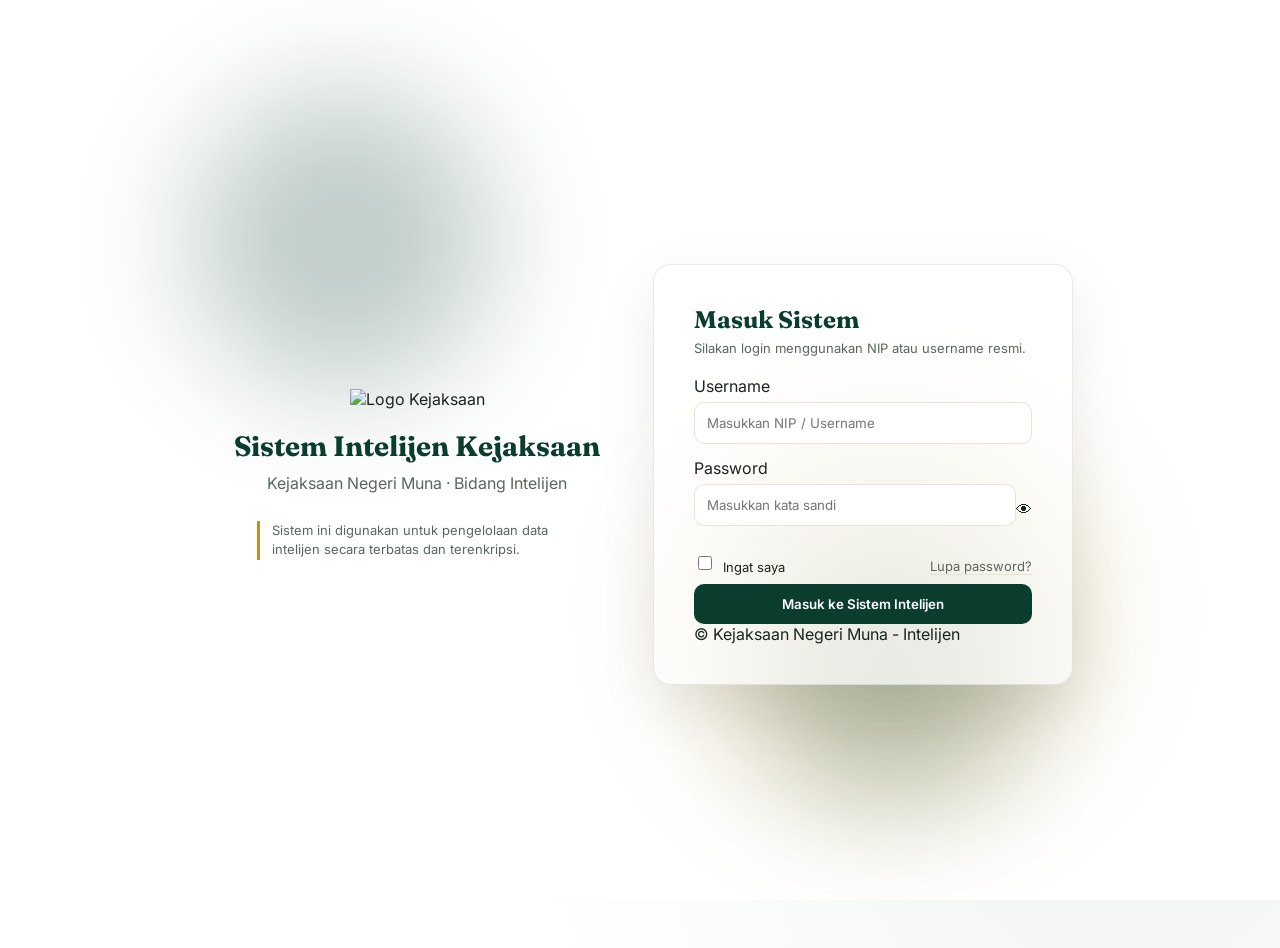
==== dashboard.html @ 0bbb0e95 "Update dashboard.html" ====
<!DOCTYPE html>
<html lang="id">
<head>
<meta charset="UTF-8">
<meta name="viewport" content="width=device-width, initial-scale=1.0">
<title>Dashboard Intelijen — KN Muna</title>
<link rel="icon" type="image/png"
  href="https://raw.github.com/ungumanggis199-svg/sistemintelijenmuna/main/Logo-Kejaksaan2.png">
<link href="https://fonts.googleapis.com/css2?family=Inter:wght@400;500;600;700&display=swap" rel="stylesheet">
<link rel="stylesheet" href="dashboard.css">
</head>
<body>

<div class="app-shell">

  <!-- ============ SIDEBAR ============ -->
  <aside class="sidebar" id="sidebar">

    <!-- Brand -->
    <div class="sb-brand">
      <img
        src="https://raw.github.com/ungumanggis199-svg/sistemintelijenmuna/main/Logo-Kejaksaan2.png"
        alt="Logo Kejaksaan"
        class="sb-logo"
        onerror="this.style.display='none'">
      <div class="sb-brand-text">
        <div class="sb-inst">Kejaksaan RI</div>
        <div class="sb-name">Kejaksaan Negeri Muna</div>
      </div>
    </div>

    <!-- Nav -->
    <nav class="sb-nav">
      <p class="sb-section-label">Menu Utama</p>
      <ul class="nav-list">

        <li class="nav-item active" data-page="capaian">
          <svg viewBox="0 0 24 24" fill="none" stroke="currentColor" stroke-width="2" stroke-linecap="round" stroke-linejoin="round">
            <line x1="18" y1="20" x2="18" y2="10"/><line x1="12" y1="20" x2="12" y2="4"/>
            <line x1="6" y1="20" x2="6" y2="14"/>
          </svg>
          Capaian Kinerja
        </li>

        <li class="nav-item" data-page="aplikasi">
          <svg viewBox="0 0 24 24" fill="none" stroke="currentColor" stroke-width="2" stroke-linecap="round" stroke-linejoin="round">
            <rect x="3" y="3" width="7" height="7" rx="1"/>
            <rect x="14" y="3" width="7" height="7" rx="1"/>
            <rect x="3" y="14" width="7" height="7" rx="1"/>
            <rect x="14" y="14" width="7" height="7" rx="1"/>
          </svg>
          Aplikasi Intelijen
          <span class="nav-badge">4</span>
        </li>

        <li class="nav-item" data-page="peralatan">
          <svg viewBox="0 0 24 24" fill="none" stroke="currentColor" stroke-width="2" stroke-linecap="round" stroke-linejoin="round">
            <path d="M14.7 6.3a1 1 0 0 0 0 1.4l1.6 1.6a1 1 0 0 0 1.4 0l3.77-3.77a6 6 0 0 1-7.94 7.94l-6.91 6.91a2.12 2.12 0 0 1-3-3l6.91-6.91a6 6 0 0 1 7.94-7.94l-3.76 3.76z"/>
          </svg>
          Peralatan Intelijen
          <span class="nav-badge" id="prNavBadge">0</span>
        </li>

        <li class="nav-item" data-page="datapeta">
          <svg viewBox="0 0 24 24" fill="none" stroke="currentColor" stroke-width="2" stroke-linecap="round" stroke-linejoin="round">
            <polygon points="1 6 1 22 8 18 16 22 23 18 23 2 16 6 8 2 1 6"/>
            <line x1="8" y1="2" x2="8" y2="18"/>
            <line x1="16" y1="6" x2="16" y2="22"/>
          </svg>
          Data Peta Intelijen
          <span class="nav-badge" style="background:#2E9A6B;">GIS</span>
        </li>

        <li class="nav-item" data-page="perkara">
          <svg viewBox="0 0 24 24" fill="none" stroke="currentColor" stroke-width="2" stroke-linecap="round" stroke-linejoin="round">
            <path d="M12 2 2 7l10 5 10-5-10-5z"/>
            <path d="M2 17l10 5 10-5"/>
            <path d="M2 12l10 5 10-5"/>
          </svg>
          Data Perkara
          <span class="nav-badge" style="background:#D94A4A;">SPDP</span>
        </li>

      </ul>

      <p class="sb-section-label">Lainnya</p>
      <ul class="nav-list">

        <li class="nav-item" data-page="projek">
          <svg viewBox="0 0 24 24" fill="none" stroke="currentColor" stroke-width="2" stroke-linecap="round" stroke-linejoin="round">
            <rect x="3" y="7" width="18" height="13" rx="2"/>
            <path d="M8 7V5a2 2 0 0 1 2-2h4a2 2 0 0 1 2 2v2"/>
            <line x1="3" y1="12" x2="21" y2="12"/>
            <line x1="10" y1="12" x2="14" y2="12"/>
          </svg>
          Manajemen Kegiatan
          <span class="nav-badge" id="projNavBadge" style="background:#B8902E;color:#fff;">0</span>
        </li>

        <li class="nav-item" data-page="kalender">
          <svg viewBox="0 0 24 24" fill="none" stroke="currentColor" stroke-width="2" stroke-linecap="round" stroke-linejoin="round">
            <rect x="3" y="4" width="18" height="18" rx="2" ry="2"/>
            <line x1="16" y1="2" x2="16" y2="6"/>
            <line x1="8" y1="2" x2="8" y2="6"/>
            <line x1="3" y1="10" x2="21" y2="10"/>
          </svg>
          Kalender Kegiatan
          <span class="nav-badge kal-nav-badge" id="kalNavBadge" style="display:none;background:#D94A4A;">0</span>
        </li>

        <li class="nav-item" data-page="dokumen">
          <svg viewBox="0 0 24 24" fill="none" stroke="currentColor" stroke-width="2" stroke-linecap="round" stroke-linejoin="round">
            <path d="M14 2H6a2 2 0 0 0-2 2v16a2 2 0 0 0 2 2h12a2 2 0 0 0 2-2V8z"/>
            <polyline points="14 2 14 8 20 8"/>
            <path d="M12 18v-6"/><path d="M9 15l3-3 3 3"/>
          </svg>
          Buat Dokumen AI
          <span class="nav-badge" style="background:#7C5CBF;">AI</span>
        </li>

        <li class="nav-item" data-page="pengaturan">
          <svg viewBox="0 0 24 24" fill="none" stroke="currentColor" stroke-width="2" stroke-linecap="round" stroke-linejoin="round">
            <circle cx="12" cy="12" r="3"/>
            <path d="M19.4 15a1.65 1.65 0 0 0 .33 1.82l.06.06a2 2 0 0 1-2.83 2.83l-.06-.06a1.65 1.65 0 0 0-1.82-.33 1.65 1.65 0 0 0-1 1.51V21a2 2 0 0 1-4 0v-.09A1.65 1.65 0 0 0 9 19.4a1.65 1.65 0 0 0-1.82.33l-.06.06a2 2 0 0 1-2.83-2.83l.06-.06A1.65 1.65 0 0 0 4.68 15a1.65 1.65 0 0 0-1.51-1H3a2 2 0 0 1 0-4h.09A1.65 1.65 0 0 0 4.6 9a1.65 1.65 0 0 0-.33-1.82l-.06-.06a2 2 0 0 1 2.83-2.83l.06.06A1.65 1.65 0 0 0 9 4.68a1.65 1.65 0 0 0 1-1.51V3a2 2 0 0 1 4 0v.09a1.65 1.65 0 0 0 1 1.51 1.65 1.65 0 0 0 1.82-.33l.06-.06a2 2 0 0 1 2.83 2.83l-.06.06A1.65 1.65 0 0 0 19.4 9a1.65 1.65 0 0 0 1.51 1H21a2 2 0 0 1 0 4h-.09a1.65 1.65 0 0 0-1.51 1z"/>
          </svg>
          Pengaturan
        </li>

      </ul>
    </nav>

    <!-- Footer -->
    <div class="sb-footer">
      <div class="berakhlak-card">
        <div class="bak-tag">Trapsila Adhyaksa</div>
        <div class="bak-title">BerAKHLAK</div>
        <div class="bak-desc">Berorientasi Pelayanan, Akuntabel, Kompeten, Harmonis, Loyal, Adaptif, Kolaboratif</div>
      </div>
      <div class="sb-online">
        <span class="online-dot"></span>
        Sistem aktif
      </div>
      <a href="index.html" class="sb-logout" id="logoutBtn">
        <svg viewBox="0 0 24 24" fill="none" stroke="currentColor" stroke-width="2" stroke-linecap="round" stroke-linejoin="round">
          <path d="M9 21H5a2 2 0 0 1-2-2V5a2 2 0 0 1 2-2h4"/>
          <polyline points="16 17 21 12 16 7"/>
          <line x1="21" y1="12" x2="9" y2="12"/>
        </svg>
        Keluar dari sistem
      </a>
    </div>

  </aside>
  <!-- /SIDEBAR -->


  <!-- ============ MAIN AREA ============ -->
  <div class="main-area">

    <!-- TOPBAR -->
    <header class="topbar">
      <div style="display:flex;align-items:center;gap:10px;">
        <img
          src="https://raw.github.com/ungumanggis199-svg/sistemintelijenmuna/main/Logo-Kejaksaan2.png"
          alt="" style="width:28px;opacity:.7;"
          onerror="this.style.display='none'">
      </div>
      <div class="topbar-hero">
        <div class="th-eyebrow">Sistem Informasi</div>
        <h1>Intelijen &nbsp;·&nbsp; Kejaksaan Negeri Muna</h1>
      </div>
      <div class="topbar-right">
        <button class="notif-btn" id="notifBtn" title="Pengingat rencana kegiatan" onclick="kalToggleNotifPanel(event)" aria-haspopup="true" aria-expanded="false">
          <svg viewBox="0 0 24 24" fill="none" stroke="currentColor" stroke-width="2" stroke-linecap="round" stroke-linejoin="round">
            <path d="M18 8A6 6 0 0 0 6 8c0 7-3 9-3 9h18s-3-2-3-9"/>
            <path d="M13.73 21a2 2 0 0 1-3.46 0"/>
          </svg>
          <span class="notif-dot" id="notifDot" style="display:none;"></span>
          <span class="notif-count" id="notifCount" style="display:none;">0</span>
        </button>
        <div id="notifPanel" class="notif-panel" style="display:none;" role="dialog" aria-label="Pengingat rencana kegiatan"></div>
        <div class="user-chip" id="userChip">
          <div class="user-av" id="userAv">AD</div>
          <div>
            <div class="user-chip-name" id="userChipName">Admin</div>
            <div class="user-chip-role" id="userChipRole">Intelijen</div>
          </div>
          <div class="user-chip-caret">
            <svg viewBox="0 0 24 24" fill="none" stroke="currentColor" stroke-width="2" stroke-linecap="round" stroke-linejoin="round">
              <polyline points="6 9 12 15 18 9"/>
            </svg>
          </div>
        </div>
      </div>
    </header>

    <!-- SCROLLABLE CONTENT -->
    <div class="content">

      <!-- ==================
           PAGE: CAPAIAN KINERJA
           ================== -->
      <section class="page active" id="page-capaian">

        <!-- Loading Overlay -->
        <div id="capaianLoading" style="display:flex;flex-direction:column;align-items:center;justify-content:center;padding:60px 20px;gap:14px;">
          <div style="width:36px;height:36px;border:3px solid rgba(11,61,46,0.15);border-top-color:#0B3D2E;border-radius:50%;animation:spin 0.8s linear infinite;"></div>
          <div style="color:#8a9490;font-size:13px;">Memuat data dari Google Sheets...</div>
        </div>

        <!-- Main content (hidden until data loaded) -->
        <div id="capaianContent" style="display:none;">

        <!-- Hero Banner -->
        <div class="hero-banner">
          <div class="hb-left">
            <div class="hb-eyebrow">Dashboard · Capaian Kinerja</div>
            <div class="hb-title">Monitoring Intelijen<br>Kejaksaan Negeri Muna</div>
            <div class="hb-sub">Profesional · Responsif · Integritas · Melayani</div>
          </div>
          <div class="hb-right">
            <div class="hb-stat">
              <div class="hb-stat-val" id="statCapaian">—</div>
              <div class="hb-stat-label">Capaian Keseluruhan</div>
            </div>
            <div class="hb-stat">
              <div class="hb-stat-val" id="statTotalTarget">—</div>
              <div class="hb-stat-label">Total Target</div>
            </div>
            <div class="hb-stat">
              <div class="hb-stat-val" id="statTotalTerlaksana">—</div>
              <div class="hb-stat-label">Total Terlaksana</div>
            </div>
            <div class="hb-stat">
              <div class="hb-stat-val" id="statSerapan">—</div>
              <div class="hb-stat-label">Serapan Anggaran</div>
            </div>
          </div>
        </div>

        <!-- KPI Grid -->
        <div class="kpi-grid">

          <div class="kpi-card">
            <div class="kpi-icon">
              <svg viewBox="0 0 24 24" fill="none" stroke="currentColor" stroke-width="2" stroke-linecap="round" stroke-linejoin="round">
                <circle cx="12" cy="12" r="10"/>
                <polyline points="12 6 12 12 16 14"/>
              </svg>
            </div>
            <div class="kpi-body">
              <div class="kpi-label">Total Jenis Kegiatan</div>
              <div class="kpi-value" id="kpiJenisKegiatan">—</div>
              <div class="kpi-delta up" id="kpiJenisKegiatanSub">Data dari Google Sheets</div>
            </div>
          </div>

          <div class="kpi-card">
            <div class="kpi-icon">
              <svg viewBox="0 0 24 24" fill="none" stroke="currentColor" stroke-width="2" stroke-linecap="round" stroke-linejoin="round">
                <path d="M17 21v-2a4 4 0 0 0-4-4H5a4 4 0 0 0-4 4v2"/>
                <circle cx="9" cy="7" r="4"/>
                <path d="M23 21v-2a4 4 0 0 0-3-3.87"/>
                <path d="M16 3.13a4 4 0 0 1 0 7.75"/>
              </svg>
            </div>
            <div class="kpi-body">
              <div class="kpi-label">Total Target Kegiatan</div>
              <div class="kpi-value" id="kpiTotalTarget">—</div>
              <div class="kpi-delta up">Akumulasi semua kegiatan</div>
            </div>
          </div>

          <div class="kpi-card">
            <div class="kpi-icon">
              <svg viewBox="0 0 24 24" fill="none" stroke="currentColor" stroke-width="2" stroke-linecap="round" stroke-linejoin="round">
                <path d="M12 22s8-4 8-10V5l-8-3-8 3v7c0 6 8 10 8 10z"/>
              </svg>
            </div>
            <div class="kpi-body">
              <div class="kpi-label">Total Terlaksana</div>
              <div class="kpi-value" id="kpiTotalTerlaksana">—</div>
              <div class="kpi-delta up" id="kpiTerlaksanaDelta">Kegiatan selesai dilaksanakan</div>
            </div>
          </div>

          <div class="kpi-card">
            <div class="kpi-icon gold-bg">
              <svg viewBox="0 0 24 24" fill="none" stroke="currentColor" stroke-width="2" stroke-linecap="round" stroke-linejoin="round">
                <polyline points="22 12 18 12 15 21 9 3 6 12 2 12"/>
              </svg>
            </div>
            <div class="kpi-body">
              <div class="kpi-label">Persentase Capaian</div>
              <div class="kpi-value" id="kpiPersenCapaian" style="color:var(--gold);">—</div>
              <div class="kpi-delta" id="kpiCapaianDelta">Terlaksana / Target × 100</div>
            </div>
          </div>

        </div>
        <!-- /KPI Grid -->

        <!-- ==== ANGGARAN CAPAIAN KINERJA (sheet CAPAIAN KINERJA) ==== -->
        <section class="dipa-section" id="capAnggaranSection" aria-label="Anggaran Capaian Kinerja"></section>

        <!-- ==== ANGGARAN DIPA KEJATI 2026 (sheet DIPA KEJATI 2026) ==== -->
        <section class="dipa-section" id="dipaSection" aria-label="Anggaran DIPA KEJATI 2026"></section>

        <!-- Quick Access -->
        <div class="qa-section">
          <div class="qa-title">
            <svg viewBox="0 0 24 24" fill="none" stroke="currentColor" stroke-width="2" stroke-linecap="round" stroke-linejoin="round">
              <polygon points="13 2 3 14 12 14 11 22 21 10 12 10 13 2"/>
            </svg>
            Akses Cepat
          </div>
          <div class="qa-grid">

            <div class="qa-card" data-page="capaian">
              <div class="qa-icon">
                <svg viewBox="0 0 24 24" fill="none" stroke="currentColor" stroke-width="2" stroke-linecap="round" stroke-linejoin="round">
                  <line x1="18" y1="20" x2="18" y2="10"/>
                  <line x1="12" y1="20" x2="12" y2="4"/>
                  <line x1="6" y1="20" x2="6" y2="14"/>
                </svg>
              </div>
              <div class="qa-card-title">Capaian Kinerja</div>
              <div class="qa-card-sub">
                Lihat Statistik
                <svg viewBox="0 0 24 24" fill="none" stroke="currentColor" stroke-width="2.5" stroke-linecap="round" stroke-linejoin="round">
                  <polyline points="9 18 15 12 9 6"/>
                </svg>
              </div>
            </div>

            <div class="qa-card" data-page="aplikasi">
              <div class="qa-icon">
                <svg viewBox="0 0 24 24" fill="none" stroke="currentColor" stroke-width="2" stroke-linecap="round" stroke-linejoin="round">
                  <rect x="3" y="3" width="7" height="7" rx="1"/>
                  <rect x="14" y="3" width="7" height="7" rx="1"/>
                  <rect x="3" y="14" width="7" height="7" rx="1"/>
                  <rect x="14" y="14" width="7" height="7" rx="1"/>
                </svg>
              </div>
              <div class="qa-card-title">Aplikasi Intelijen</div>
              <div class="qa-card-sub">
                Kelola Aplikasi
                <svg viewBox="0 0 24 24" fill="none" stroke="currentColor" stroke-width="2.5" stroke-linecap="round" stroke-linejoin="round">
                  <polyline points="9 18 15 12 9 6"/>
                </svg>
              </div>
            </div>

            <div class="qa-card" data-page="peralatan">
              <div class="qa-icon">
                <svg viewBox="0 0 24 24" fill="none" stroke="currentColor" stroke-width="2" stroke-linecap="round" stroke-linejoin="round">
                  <path d="M14.7 6.3a1 1 0 0 0 0 1.4l1.6 1.6a1 1 0 0 0 1.4 0l3.77-3.77a6 6 0 0 1-7.94 7.94l-6.91 6.91a2.12 2.12 0 0 1-3-3l6.91-6.91a6 6 0 0 1 7.94-7.94l-3.76 3.76z"/>
                </svg>
              </div>
              <div class="qa-card-title">Peralatan Intelijen</div>
              <div class="qa-card-sub">
                Data & Inventaris
                <svg viewBox="0 0 24 24" fill="none" stroke="currentColor" stroke-width="2.5" stroke-linecap="round" stroke-linejoin="round">
                  <polyline points="9 18 15 12 9 6"/>
                </svg>
              </div>
            </div>

            <div class="qa-card" data-page="kalender">
              <div class="qa-icon">
                <svg viewBox="0 0 24 24" fill="none" stroke="currentColor" stroke-width="2" stroke-linecap="round" stroke-linejoin="round">
                  <rect x="3" y="4" width="18" height="18" rx="2" ry="2"/>
                  <line x1="16" y1="2" x2="16" y2="6"/><line x1="8" y1="2" x2="8" y2="6"/><line x1="3" y1="10" x2="21" y2="10"/>
                </svg>
              </div>
              <div class="qa-card-title">Kalender Kegiatan</div>
              <div class="qa-card-sub">
                Rencana Kegiatan
                <svg viewBox="0 0 24 24" fill="none" stroke="currentColor" stroke-width="2.5" stroke-linecap="round" stroke-linejoin="round">
                  <polyline points="9 18 15 12 9 6"/>
                </svg>
              </div>
            </div>

          </div>
        </div>

        </div><!-- /capaianContent -->

      </section>
      <!-- /PAGE CAPAIAN -->


      <!-- ==================
           PAGE: APLIKASI INTELIJEN
           ================== -->
      <section class="page" id="page-aplikasi">

        <!-- Header -->
        <div class="hero-banner" style="margin-bottom:14px;">
          <div class="hb-left">
            <div class="hb-eyebrow">Dashboard · Aplikasi Intelijen</div>
            <div class="hb-title">Aplikasi Intelijen<br>Kejaksaan Negeri Muna</div>
            <div class="hb-sub">Daftar aplikasi intelijen yang terdaftar dan aktif digunakan</div>
          </div>
          <div class="hb-right">
            <div class="hb-stat">
              <div class="hb-stat-val" id="apStatTotal">—</div>
              <div class="hb-stat-label">Total Aplikasi</div>
            </div>
          </div>
        </div>

        <!-- Grid Aplikasi -->
        <div class="ap-grid" id="apGrid"></div>

      </section>

      <!-- MODAL TAMBAH APLIKASI -->
      <div id="apModal" style="display:none;position:fixed;inset:0;background:rgba(0,0,0,0.5);z-index:1000;align-items:center;justify-content:center;">
        <div style="background:#fff;border-radius:16px;padding:24px;max-width:460px;width:92%;max-height:90vh;overflow-y:auto;box-shadow:0 10px 40px rgba(0,0,0,0.25);">
          <div style="display:flex;justify-content:space-between;align-items:center;margin-bottom:18px;">
            <h3 style="margin:0;font-size:16px;color:#0B3D2E;">➕ Tambah Aplikasi Baru</h3>
            <button onclick="apCloseModal()" style="background:none;border:none;cursor:pointer;font-size:22px;color:#888;line-height:1;">×</button>
          </div>
          <div style="display:flex;flex-direction:column;gap:14px;">
            <div>
              <label style="font-size:12.5px;font-weight:600;color:#4a5568;display:block;margin-bottom:5px;">Judul Aplikasi *</label>
              <input id="ap-judul" type="text" placeholder="Contoh: Inteliz" style="width:100%;padding:9px 12px;border:1.5px solid rgba(11,61,46,0.2);border-radius:8px;font-size:13px;outline:none;box-sizing:border-box;">
            </div>
            <div>
              <label style="font-size:12.5px;font-weight:600;color:#4a5568;display:block;margin-bottom:5px;">Link Aplikasi *</label>
              <input id="ap-link" type="url" placeholder="https://contoh-aplikasi.kejaksaan.go.id/login" style="width:100%;padding:9px 12px;border:1.5px solid rgba(11,61,46,0.2);border-radius:8px;font-size:13px;outline:none;box-sizing:border-box;">
            </div>
            <div>
              <label style="font-size:12.5px;font-weight:600;color:#4a5568;display:block;margin-bottom:5px;">Deskripsi Singkat</label>
              <input id="ap-desc" type="text" placeholder="Contoh: Sistem pelaporan kegiatan intelijen" style="width:100%;padding:9px 12px;border:1.5px solid rgba(11,61,46,0.2);border-radius:8px;font-size:13px;outline:none;box-sizing:border-box;">
            </div>
            <div>
              <label style="font-size:12.5px;font-weight:600;color:#4a5568;display:block;margin-bottom:5px;">Upload Gambar Logo</label>
              <input id="ap-logo-file" type="file" accept="image/png,image/jpeg,image/svg+xml,image/webp" onchange="apPreviewLogo(event)" style="width:100%;padding:8px 10px;border:1.5px solid rgba(11,61,46,0.2);border-radius:8px;font-size:12.5px;outline:none;box-sizing:border-box;background:#fff;">
              <div style="font-size:11px;color:#8a9490;margin-top:5px;line-height:1.5;">
                Ukuran gambar yang disarankan <b>200 × 200 px</b> (rasio 1:1), format PNG/JPG/SVG dengan latar belakang transparan, maksimal 2 MB agar tampil rapi pada kartu aplikasi.
              </div>
              <div id="ap-logo-preview-wrap" style="display:none;align-items:center;gap:10px;margin-top:10px;">
                <img id="ap-logo-preview" style="width:52px;height:52px;object-fit:contain;border-radius:10px;border:1.5px solid rgba(11,61,46,0.15);background:#F4F6F2;padding:4px;">
                <span style="font-size:12px;color:#4a5568;">Pratinjau logo</span>
              </div>
            </div>
            <div style="display:flex;gap:10px;margin-top:4px;">
              <button onclick="apSaveApp()" style="flex:1;padding:10px;background:#0B3D2E;color:#fff;border:none;border-radius:9px;cursor:pointer;font-size:13.5px;font-weight:600;">Simpan Aplikasi</button>
              <button onclick="apCloseModal()" style="padding:10px 18px;background:rgba(0,0,0,0.06);color:#4a5568;border:none;border-radius:9px;cursor:pointer;font-size:13.5px;">Batal</button>
            </div>
          </div>
        </div>
      </div>


      <!-- ==================
           PAGE: PERALATAN
           ================== -->
      <section class="page" id="page-peralatan">

        <!-- Header -->
        <div class="hero-banner" style="margin-bottom:14px;">
          <div class="hb-left">
            <div class="hb-eyebrow">Dashboard · Peralatan Intelijen</div>
            <div class="hb-title">Peralatan Intelijen<br>Kejaksaan Negeri Muna</div>
            <div class="hb-sub">Daftar peralatan dan perangkat pendukung kegiatan intelijen</div>
          </div>
          <div class="hb-right">
            <div class="hb-stat">
              <div class="hb-stat-val" id="prStatTotal">—</div>
              <div class="hb-stat-label">Total Peralatan</div>
            </div>
          </div>
        </div>

        <!-- Grid Peralatan -->
        <div class="ap-grid" id="prGrid"></div>

      </section>

      <!-- MODAL TAMBAH PERALATAN -->
      <div id="prModal" style="display:none;position:fixed;inset:0;background:rgba(0,0,0,0.5);z-index:1000;align-items:center;justify-content:center;">
        <div style="background:#fff;border-radius:16px;padding:24px;max-width:460px;width:92%;max-height:90vh;overflow-y:auto;box-shadow:0 10px 40px rgba(0,0,0,0.25);">
          <div style="display:flex;justify-content:space-between;align-items:center;margin-bottom:18px;">
            <h3 style="margin:0;font-size:16px;color:#0B3D2E;">➕ Tambah Peralatan Baru</h3>
            <button onclick="prCloseModal()" style="background:none;border:none;cursor:pointer;font-size:22px;color:#888;line-height:1;">×</button>
          </div>
          <div style="display:flex;flex-direction:column;gap:14px;">
            <div>
              <label style="font-size:12.5px;font-weight:600;color:#4a5568;display:block;margin-bottom:5px;">Nama Peralatan *</label>
              <input id="pr-judul" type="text" placeholder="Contoh: Drone Pemantauan" style="width:100%;padding:9px 12px;border:1.5px solid rgba(11,61,46,0.2);border-radius:8px;font-size:13px;outline:none;box-sizing:border-box;">
            </div>
            <div>
              <label style="font-size:12.5px;font-weight:600;color:#4a5568;display:block;margin-bottom:5px;">Link Peralatan / Panduan</label>
              <input id="pr-link" type="url" placeholder="https://contoh-perangkat.kejaksaan.go.id (opsional)" style="width:100%;padding:9px 12px;border:1.5px solid rgba(11,61,46,0.2);border-radius:8px;font-size:13px;outline:none;box-sizing:border-box;">
              <div style="font-size:11px;color:#8a9490;margin-top:5px;">Opsional — isi jika peralatan memiliki aplikasi, dasbor, atau dokumen panduan.</div>
            </div>
            <div>
              <label style="font-size:12.5px;font-weight:600;color:#4a5568;display:block;margin-bottom:5px;">Deskripsi Singkat</label>
              <input id="pr-desc" type="text" placeholder="Contoh: Pemantauan udara untuk kegiatan pengamanan" style="width:100%;padding:9px 12px;border:1.5px solid rgba(11,61,46,0.2);border-radius:8px;font-size:13px;outline:none;box-sizing:border-box;">
            </div>
            <div>
              <label style="font-size:12.5px;font-weight:600;color:#4a5568;display:block;margin-bottom:5px;">Upload Gambar Peralatan</label>
              <input id="pr-logo-file" type="file" accept="image/png,image/jpeg,image/svg+xml,image/webp" onchange="prPreviewLogo(event)" style="width:100%;padding:8px 10px;border:1.5px solid rgba(11,61,46,0.2);border-radius:8px;font-size:12.5px;outline:none;box-sizing:border-box;background:#fff;">
              <div style="font-size:11px;color:#8a9490;margin-top:5px;line-height:1.5;">
                Ukuran gambar yang disarankan <b>200 × 200 px</b> (rasio 1:1), format PNG/JPG/SVG, maksimal 2 MB agar tampil rapi pada kartu peralatan.
              </div>
              <div id="pr-logo-preview-wrap" style="display:none;align-items:center;gap:10px;margin-top:10px;">
                <img id="pr-logo-preview" alt="" style="width:52px;height:52px;object-fit:contain;border-radius:10px;border:1.5px solid rgba(11,61,46,0.15);background:#F4F6F2;padding:4px;">
                <span style="font-size:12px;color:#4a5568;">Pratinjau gambar</span>
              </div>
            </div>
            <div style="display:flex;gap:10px;margin-top:4px;">
              <button onclick="prSaveItem()" style="flex:1;padding:10px;background:#0B3D2E;color:#fff;border:none;border-radius:9px;cursor:pointer;font-size:13.5px;font-weight:600;">Simpan Peralatan</button>
              <button onclick="prCloseModal()" style="padding:10px 18px;background:rgba(0,0,0,0.06);color:#4a5568;border:none;border-radius:9px;cursor:pointer;font-size:13.5px;">Batal</button>
            </div>
          </div>
        </div>
      </div>


      <!-- ==================
           PAGE: DATA PETA GIS
           ================== -->
      <section class="page" id="page-datapeta">

        <!-- Header -->
        <div class="hero-banner" style="margin-bottom:14px;">
          <div class="hb-left">
            <div class="hb-eyebrow">Dashboard · Data Peta Intelijen</div>
            <div class="hb-title">Peta Bidang Intelijen<br>Wilayah Muna &amp; Buton</div>
            <div class="hb-sub">Visualisasi GIS Kejaksaan Negeri Muna</div>
          </div>
          <div class="hb-right">
            <div class="hb-stat">
              <div class="hb-stat-val" id="gisStatTotal">—</div>
              <div class="hb-stat-label">Total Kejadian</div>
            </div>
            <div class="hb-stat">
              <div class="hb-stat-val" id="gisStatBidang">—</div>
              <div class="hb-stat-label">Bidang Aktif</div>
            </div>
          </div>
        </div>

        <!-- Filter Bar -->
        <div style="display:flex;gap:10px;flex-wrap:wrap;margin-bottom:14px;align-items:center;">
          <select id="gisFilterBidang" style="padding:8px 14px;border:1.5px solid rgba(11,61,46,0.18);border-radius:8px;font-size:13px;color:#1a2e22;background:#fff;cursor:pointer;outline:none;">
            <option value="">Semua Bidang</option>
            <option value="IDEOLOGI POLITIK PERTAHANAN DAN KEAMANAN">Ipolhankam</option>
            <option value="SOSIAL BUDAYA DAN KEMASYARAKATAN">Sosbud</option>
            <option value="EKONOMI DAN KEUANGAN">Ekonomi &amp; Keuangan</option>
            <option value="PENGAMANAN PEMBANGUNAN STRATEGIS">Pembangunan Strategis</option>
            <option value="TEKNOLOGI INFORMASI DAN PRODUKSI INTELIJEN">TI &amp; Produksi Intelijen</option>
          </select>
          <button id="gisRefreshBtn" onclick="loadGisData()" style="padding:8px 16px;background:#0B3D2E;color:#fff;border:none;border-radius:8px;cursor:pointer;font-size:13px;display:flex;align-items:center;gap:6px;">
            <svg viewBox="0 0 24 24" fill="none" stroke="currentColor" stroke-width="2.5" width="14" height="14" stroke-linecap="round" stroke-linejoin="round">
              <polyline points="23 4 23 10 17 10"/><path d="M20.49 15a9 9 0 1 1-2.12-9.36L23 10"/>
            </svg>
            Refresh Data
          </button>
          <span id="gisLastUpdate" style="font-size:12px;color:#8a9490;margin-left:4px;"></span>
        </div>

        <!-- Map + Sidebar Layout -->
        <div style="display:grid;grid-template-columns:1fr 300px;gap:14px;align-items:start;">

          <!-- Leaflet Map -->
          <div class="panel" style="padding:0;overflow:hidden;border-radius:14px;">
            <div id="gisLoadingMap" style="display:flex;flex-direction:column;align-items:center;justify-content:center;height:480px;gap:12px;background:#f8faf9;">
              <div style="width:36px;height:36px;border:3px solid rgba(11,61,46,0.15);border-top-color:#0B3D2E;border-radius:50%;animation:spin 0.8s linear infinite;"></div>
              <div style="color:#8a9490;font-size:13px;">Memuat peta dan data kejadian...</div>
            </div>
            <div id="gisMap" style="height:480px;display:none;border-radius:14px;"></div>
          </div>

          <!-- Sidebar: Legend + Table -->
          <div style="display:flex;flex-direction:column;gap:12px;">

            <!-- Legenda Bidang -->
            <div class="panel">
              <div class="panel-head">
                <div class="ph-left">
                  <svg viewBox="0 0 24 24" fill="none" stroke="currentColor" stroke-width="2" stroke-linecap="round" stroke-linejoin="round" style="width:16px;height:16px;">
                    <circle cx="12" cy="12" r="10"/><line x1="12" y1="8" x2="12" y2="16"/><line x1="8" y1="12" x2="16" y2="12"/>
                  </svg>
                  <h3>Legenda Bidang</h3>
                </div>
              </div>
              <div id="gisLegend" style="font-size:12px;line-height:1.6;">
                <!-- diisi dinamis -->
              </div>
            </div>

            <!-- Tabel Data -->
            <div class="panel" style="flex:1;">
              <div class="panel-head">
                <div class="ph-left">
                  <svg viewBox="0 0 24 24" fill="none" stroke="currentColor" stroke-width="2" stroke-linecap="round" stroke-linejoin="round" style="width:16px;height:16px;">
                    <line x1="8" y1="6" x2="21" y2="6"/><line x1="8" y1="12" x2="21" y2="12"/><line x1="8" y1="18" x2="21" y2="18"/>
                    <line x1="3" y1="6" x2="3.01" y2="6"/><line x1="3" y1="12" x2="3.01" y2="12"/><line x1="3" y1="18" x2="3.01" y2="18"/>
                  </svg>
                  <h3>Daftar Kejadian</h3>
                </div>
                <span id="gisDataCount" class="panel-tag">0 data</span>
              </div>
              <div id="gisTabel" style="max-height:320px;overflow-y:auto;font-size:12px;">
                <div style="color:#aaa;text-align:center;padding:20px;">Memuat data...</div>
              </div>
            </div>

          </div>
          <!-- /sidebar -->

        </div>
        <!-- /map layout -->

      </section>
      <!-- /PAGE DATA PETA GIS -->


      <!-- ==================
           PAGE: DATA PERKARA (SPDP)
           ================== -->
      <section class="page" id="page-perkara">

        <!-- Header -->
        <div class="hero-banner" style="margin-bottom:14px;">
          <div class="hb-left">
            <div class="hb-eyebrow">Dashboard · Data Perkara</div>
            <div class="hb-title">Peta Sebaran Perkara<br>SPDP Wilayah Muna &amp; Buton Utara</div>
            <div class="hb-sub">Rekap Surat Pemberitahuan Dimulainya Penyidikan (SPDP)</div>
          </div>
          <div class="hb-right">
            <div class="hb-stat">
              <div class="hb-stat-val" id="prkStatTotal">—</div>
              <div class="hb-stat-label">Total Perkara</div>
            </div>
            <div class="hb-stat">
              <div class="hb-stat-val" id="prkStatTahap2">—</div>
              <div class="hb-stat-label">Menjadi Berkas (Tahap 2)</div>
            </div>
            <div class="hb-stat">
              <div class="hb-stat-val" id="prkStatSp3">—</div>
              <div class="hb-stat-label">Dihentikan (SP-3)</div>
            </div>
          </div>
        </div>

        <!-- Toolbar filter -->
        <div class="prk-toolbar">
          <div class="prk-search">
            <svg viewBox="0 0 24 24" fill="none" stroke="currentColor" stroke-width="2.2" stroke-linecap="round" stroke-linejoin="round"><circle cx="11" cy="11" r="7"/><line x1="21" y1="21" x2="16.65" y2="16.65"/></svg>
            <input id="prkSearch" type="text" placeholder="Cari tersangka, kecamatan, lokasi, atau no. SPDP...">
          </div>
          <select id="prkFilterKabupaten" class="prk-select" aria-label="Kabupaten">
            <option value="">Semua Kabupaten</option>
            <option value="MUNA">Kab. Muna</option>
            <option value="MUNA BARAT">Kab. Muna Barat</option>
            <option value="BUTON UTARA">Kab. Buton Utara</option>
          </select>
          <select id="prkFilterStatus" class="prk-select" aria-label="Status laporan">
            <option value="">Semua Status</option>
            <option value="TAHAP 1">Tahap 1</option>
            <option value="TAHAP 2">Tahap 2</option>
            <option value="PENGEMBALIAN SPDP">Pengembalian SPDP</option>
            <option value="DIHENTIKAN (SP-3)">Dihentikan (SP-3)</option>
          </select>
          <select id="prkFilterPidana" class="prk-select" style="max-width:210px;" aria-label="Jenis pidana">
            <option value="">Semua Jenis Pidana</option>
          </select>
          <select id="prkFilterBulan" class="prk-select" aria-label="Bulan">
            <option value="">Semua Bulan</option>
            <option value="1">Januari</option><option value="2">Februari</option><option value="3">Maret</option>
            <option value="4">April</option><option value="5">Mei</option><option value="6">Juni</option>
            <option value="7">Juli</option><option value="8">Agustus</option><option value="9">September</option>
            <option value="10">Oktober</option><option value="11">November</option><option value="12">Desember</option>
          </select>
          <select id="prkFilterTahun" class="prk-select" aria-label="Tahun">
            <option value="">Semua Tahun</option>
          </select>
          <button type="button" class="prk-btn-ghost" onclick="prkResetFilter()" title="Hapus semua filter">✕ Reset</button>
          <button type="button" id="prkRefreshBtn" class="prk-btn" onclick="loadPrkData()" title="Muat ulang data">
            <svg viewBox="0 0 24 24" fill="none" stroke="currentColor" stroke-width="2.5" width="13" height="13" stroke-linecap="round" stroke-linejoin="round"><polyline points="23 4 23 10 17 10"/><path d="M20.49 15a9 9 0 1 1-2.12-9.36L23 10"/></svg>
            Refresh
          </button>
        </div>
        <div class="prk-active" id="prkActive"></div>

        <!-- Kartu status (klik untuk memfilter) -->
        <div class="prk-status-cards" id="prkStatusCards"></div>

        <!-- Peta + daftar -->
        <div class="prk-layout">
          <div class="prk-map-card">
            <div id="prkLoadingMap" class="prk-map-loading">
              <div class="dipa-spinner"></div>
              <div>Memuat peta dan data perkara...</div>
            </div>
            <div id="prkMap" style="display:none;"></div>

            <div class="prk-ov prk-ov-title">
              <b>Sebaran Perkara per Kecamatan</b>
              <span id="prkMapSub">—</span>
            </div>
            <div class="prk-ov prk-ov-layers" role="group" aria-label="Peta dasar">
              <button type="button" data-base="terang" class="active" onclick="prkSetBase('terang')">Terang</button>
              <button type="button" data-base="jalan" onclick="prkSetBase('jalan')">Jalan</button>
              <button type="button" data-base="satelit" onclick="prkSetBase('satelit')">Satelit</button>
            </div>
            <button type="button" class="prk-ov prk-ov-fit" onclick="prkFitData()" title="Tampilkan semua titik">⤢ Semua titik</button>
            <div class="prk-ov prk-ov-legend">
              <div class="prk-legend-title">Status laporan <small>klik untuk memfilter</small></div>
              <div id="prkLegend"></div>
              <div class="prk-legend-size"><i></i><i></i><i></i> Ukuran lingkaran = jumlah perkara · cincin = komposisi status</div>
            </div>
            <span id="prkLastUpdate" class="prk-ov prk-ov-update"></span>
          </div>

          <aside class="prk-side">
            <div class="prk-side-tabs" role="tablist">
              <button type="button" class="active" data-tab="list" onclick="prkSideTab('list')">Daftar Perkara <b id="prkDataCount">0</b></button>
              <button type="button" data-tab="kec" onclick="prkSideTab('kec')">Per Kecamatan <b id="prkKecCount">0</b></button>
            </div>
            <div id="prkTabel" class="prk-list"></div>
            <div id="prkKecList" class="prk-list" style="display:none;"></div>
          </aside>
        </div>

        <!-- ==== Statistik & Analisis ==== -->
        <div class="panel prk-stats">
          <div class="panel-head">
            <div class="ph-left">
              <svg viewBox="0 0 24 24" fill="none" stroke="currentColor" stroke-width="2" stroke-linecap="round" stroke-linejoin="round"><line x1="18" y1="20" x2="18" y2="10"/><line x1="12" y1="20" x2="12" y2="4"/><line x1="6" y1="20" x2="6" y2="14"/></svg>
              <h3>Statistik &amp; Analisis Data Perkara</h3>
            </div>
            <span class="panel-tag">Mengikuti filter aktif</span>
          </div>
          <div class="prk-chart-grid">
            <div class="prk-chart-card">
              <div class="prk-chart-title">Tren perkara per bulan</div>
              <div class="prk-chart-box" style="height:250px;"><canvas id="prkChartTren"></canvas></div>
            </div>
            <div class="prk-chart-card">
              <div class="prk-chart-title">Distribusi status laporan</div>
              <div class="prk-chart-box" style="height:250px;"><canvas id="prkChartStatus"></canvas></div>
            </div>
            <div class="prk-chart-card">
              <div class="prk-chart-title">10 kecamatan dengan perkara terbanyak</div>
              <div class="prk-chart-box" style="height:300px;"><canvas id="prkChartKecamatan"></canvas></div>
            </div>
            <div class="prk-chart-card">
              <div class="prk-chart-title">10 jenis pidana terbanyak</div>
              <div class="prk-chart-box" style="height:300px;"><canvas id="prkChartPidana"></canvas></div>
            </div>
          </div>
        </div>
        <!-- /Statistik & Analisis -->

        <!-- ==== Ekspor Infografis ==== -->
        <div class="panel" style="margin-top:14px;">
          <div class="panel-head">
            <div class="ph-left">
              <svg viewBox="0 0 24 24" fill="none" stroke="currentColor" stroke-width="2" stroke-linecap="round" stroke-linejoin="round" style="width:16px;height:16px;">
                <path d="M21 15v4a2 2 0 0 1-2 2H5a2 2 0 0 1-2-2v-4"/><polyline points="7 10 12 15 17 10"/><line x1="12" y1="15" x2="12" y2="3"/>
              </svg>
              <h3>Ekspor Infografis Data Perkara</h3>
            </div>
          </div>
          <div style="display:flex;gap:10px;flex-wrap:wrap;align-items:center;padding:4px 2px 8px;">
            <select id="expFilterBulan" class="prk-select">
              <option value="">Semua Bulan</option>
              <option value="1">Januari</option><option value="2">Februari</option><option value="3">Maret</option>
              <option value="4">April</option><option value="5">Mei</option><option value="6">Juni</option>
              <option value="7">Juli</option><option value="8">Agustus</option><option value="9">September</option>
              <option value="10">Oktober</option><option value="11">November</option><option value="12">Desember</option>
            </select>
            <select id="expFilterTahun" class="prk-select">
              <option value="">Semua Tahun</option>
            </select>
            <select id="expFilterKabupaten" class="prk-select">
              <option value="">Semua Kabupaten</option>
              <option value="MUNA">Kab. Muna</option>
              <option value="MUNA BARAT">Kab. Muna Barat</option>
              <option value="BUTON UTARA">Kab. Buton Utara</option>
            </select>
            <button id="expDownloadBtn" onclick="prkDownloadInfografis()" style="padding:9px 18px;border-radius:10px;background:#B8902E;color:#fff;border:none;border-radius:8px;cursor:pointer;font-size:13px;font-weight:600;display:flex;align-items:center;gap:7px;">
              <svg viewBox="0 0 24 24" fill="none" stroke="currentColor" stroke-width="2.5" width="14" height="14" stroke-linecap="round" stroke-linejoin="round">
                <path d="M21 15v4a2 2 0 0 1-2 2H5a2 2 0 0 1-2-2v-4"/><polyline points="7 10 12 15 17 10"/><line x1="12" y1="15" x2="12" y2="3"/>
              </svg>
              Unduh Infografis (PNG)
            </button>
            <span style="font-size:11.5px;color:#8a9490;">Ringkasan visual periode terpilih — tanpa narasi panjang</span>
          </div>
        </div>
        <!-- /Ekspor Infografis -->



      </section>
      <!-- /PAGE DATA PERKARA -->


      <!-- ==================
           PAGE: MANAJEMEN KEGIATAN
           ================== -->
      <section class="page" id="page-projek">

        <div class="hero-banner" style="margin-bottom:14px;">
          <div class="hb-left">
            <div class="hb-eyebrow">Dashboard · Manajemen Kegiatan</div>
            <div class="hb-title">Kegiatan Baru &amp;<br>Koordinasi Tim</div>
            <div class="hb-sub">Setiap kegiatan baru disimpan ke Google Sheets dan diberitahukan otomatis melalui WhatsApp</div>
          </div>
          <div class="hb-right">
            <div class="hb-stat"><div class="hb-stat-val" id="projStatTotal">0</div><div class="hb-stat-label">Total Kegiatan</div></div>
            <div class="hb-stat"><div class="hb-stat-val" id="projStatAktif">0</div><div class="hb-stat-label">Kegiatan Aktif</div></div>
            <div class="hb-stat"><div class="hb-stat-val" id="projStatTim">0</div><div class="hb-stat-label">Anggota Tim</div></div>
          </div>
        </div>

        <div class="proj-layout">
          <div class="panel proj-form-panel">
            <div class="panel-head">
              <div class="ph-left">
                <svg viewBox="0 0 24 24" fill="none" stroke="currentColor" stroke-width="2" stroke-linecap="round" stroke-linejoin="round">
                  <line x1="12" y1="5" x2="12" y2="19"/><line x1="5" y1="12" x2="19" y2="12"/>
                </svg>
                <h3>Tambah Kegiatan Baru</h3>
              </div>
              <span class="panel-tag">Google Sheets</span>
            </div>

            <form id="projForm" class="proj-form">
              <div class="proj-field">
                <label for="projNama">Nama Kegiatan *</label>
                <input id="projNama" name="nama" type="text" maxlength="120" placeholder="Contoh: Pemetaan Potensi Ancaman Wilayah" required>
              </div>

              <div class="proj-field">
                <label for="projDeskripsi">Deskripsi</label>
                <textarea id="projDeskripsi" name="deskripsi" rows="4" maxlength="1000" placeholder="Tujuan, ruang lingkup, atau catatan singkat kegiatan"></textarea>
              </div>

              <div class="proj-date-grid">
                <div class="proj-field">
                  <label for="projMulai">Tanggal Mulai *</label>
                  <input id="projMulai" name="tanggalMulai" type="date" required>
                </div>
                <div class="proj-field">
                  <label for="projDurasi">Durasi (hari) *</label>
                  <input id="projDurasi" name="durasi" type="number" min="1" max="3650" value="7" required>
                </div>
              </div>

              <div class="proj-field">
                <label for="projDeadline">Deadline *</label>
                <input id="projDeadline" name="deadline" type="date" required>
                <small>Deadline dihitung otomatis dari tanggal mulai dan durasi, tetapi tetap dapat disesuaikan.</small>
              </div>

              <div class="proj-field">
                <label>Penerima Notifikasi WhatsApp *</label>
                <div class="proj-multi-select" id="projRecipientSelect">
                  <button type="button" class="proj-multi-toggle" id="projRecipientToggle" onclick="projToggleMemberMenu('create', event)" aria-expanded="false">
                    <span id="projRecipientSummary">Memuat anggota tim...</span>
                    <svg viewBox="0 0 24 24" fill="none" stroke="currentColor" stroke-width="2.2" stroke-linecap="round" stroke-linejoin="round"><polyline points="6 9 12 15 18 9"/></svg>
                  </button>
                  <div class="proj-multi-menu" id="projRecipientMenu" style="display:none;">
                    <label class="proj-member-option proj-member-all">
                      <input type="checkbox" id="projRecipientAll" checked onchange="projToggleAllMembers('create', this.checked)">
                      <span><b>Semua Tim</b><small>Kirim ke seluruh anggota pada sheet Data Tim</small></span>
                    </label>
                    <div class="proj-member-divider"></div>
                    <div id="projRecipientOptions" class="proj-member-options">
                      <div class="proj-member-empty">Memuat daftar anggota...</div>
                    </div>
                  </div>
                </div>
                <small>Pilih semua tim atau centang beberapa nama. Daftar selalu dibaca dari sheet <b>Data Tim</b>.</small>
              </div>

              <div class="proj-wa-note">
                <div class="proj-wa-icon">WA</div>
                <div>
                  <strong>Notifikasi kegiatan baru</strong>
                  <span>Pesan WhatsApp hanya dikirim kepada anggota yang dipilih di atas.</span>
                </div>
              </div>

              <button id="projSubmitBtn" type="submit" class="proj-submit-btn">
                <svg viewBox="0 0 24 24" fill="none" stroke="currentColor" stroke-width="2.3" stroke-linecap="round" stroke-linejoin="round">
                  <path d="M22 2 11 13"/><path d="m22 2-7 20-4-9-9-4Z"/>
                </svg>
                Simpan Kegiatan &amp; Kirim WhatsApp
              </button>
              <div id="projFormStatus" class="proj-form-status" aria-live="polite"></div>
            </form>
          </div>

          <div class="panel proj-list-panel">
            <div class="panel-head">
              <div class="ph-left">
                <svg viewBox="0 0 24 24" fill="none" stroke="currentColor" stroke-width="2" stroke-linecap="round" stroke-linejoin="round">
                  <path d="M9 11l3 3L22 4"/><path d="M21 12v7a2 2 0 0 1-2 2H5a2 2 0 0 1-2-2V5a2 2 0 0 1 2-2h11"/>
                </svg>
                <h3>Daftar Kegiatan</h3>
              </div>
              <button type="button" onclick="projLoadProjects(true)" class="proj-refresh-btn">↻ Refresh</button>
            </div>

            <div id="projLoading" class="proj-loading">
              <div class="proj-spinner"></div>
              <span>Memuat kegiatan dari Google Sheets...</span>
            </div>
            <div id="projList" class="proj-list" style="display:none;"></div>
          </div>
        </div>

      </section>

      <!-- MODAL REMINDER DEADLINE KEGIATAN -->
      <div id="projReminderModal" class="proj-modal" style="display:none;" role="dialog" aria-modal="true" aria-labelledby="projReminderTitle">
        <div class="proj-modal-card">
          <div class="proj-modal-head">
            <div>
              <div class="proj-modal-kicker">WhatsApp Reminder</div>
              <h3 id="projReminderTitle">Kirim Pengingat Deadline</h3>
            </div>
            <button type="button" class="proj-modal-close" onclick="projCloseReminder()" aria-label="Tutup">×</button>
          </div>

          <div class="proj-reminder-project">
            <span>Kegiatan</span>
            <strong id="projReminderProjectName">—</strong>
            <small id="projReminderProjectMeta">—</small>
          </div>

          <div class="proj-field">
            <label>Penerima Reminder WhatsApp *</label>
            <div class="proj-multi-select" id="projReminderRecipientSelect">
              <button type="button" class="proj-multi-toggle" id="projReminderRecipientToggle" onclick="projToggleMemberMenu('reminder', event)" aria-expanded="false">
                <span id="projReminderRecipientSummary">Semua Tim</span>
                <svg viewBox="0 0 24 24" fill="none" stroke="currentColor" stroke-width="2.2" stroke-linecap="round" stroke-linejoin="round"><polyline points="6 9 12 15 18 9"/></svg>
              </button>
              <div class="proj-multi-menu" id="projReminderRecipientMenu" style="display:none;">
                <label class="proj-member-option proj-member-all">
                  <input type="checkbox" id="projReminderRecipientAll" checked onchange="projToggleAllMembers('reminder', this.checked)">
                  <span><b>Semua Tim</b><small>Kirim reminder ke seluruh anggota</small></span>
                </label>
                <div class="proj-member-divider"></div>
                <div id="projReminderRecipientOptions" class="proj-member-options"></div>
              </div>
            </div>
            <small>Centang sebanyak anggota yang diperlukan. Nama diambil dari Google Spreadsheet.</small>
          </div>

          <div class="proj-reminder-preview">
            <strong>Isi reminder otomatis</strong>
            <span>Nama kegiatan, ID kegiatan, tanggal deadline, sisa waktu, dan nama pengirim reminder.</span>
          </div>

          <div id="projReminderStatus" class="proj-form-status" aria-live="polite"></div>
          <div class="proj-modal-actions">
            <button type="button" class="proj-modal-cancel" onclick="projCloseReminder()">Batal</button>
            <button type="button" id="projReminderSendBtn" class="proj-reminder-send" onclick="projSendReminder()">
              <svg viewBox="0 0 24 24" fill="none" stroke="currentColor" stroke-width="2.2" stroke-linecap="round" stroke-linejoin="round"><path d="M22 2 11 13"/><path d="m22 2-7 20-4-9-9-4Z"/></svg>
              Kirim Reminder WhatsApp
            </button>
          </div>
        </div>
      </div>
      <!-- /MODAL REMINDER DEADLINE KEGIATAN -->

      <!-- /PAGE MANAJEMEN KEGIATAN -->


      <!-- ==================
           PAGE: KALENDER RENCANA KEGIATAN
           ================== -->
      <section class="page" id="page-kalender">

        <!-- Hero -->
        <div class="hero-banner" style="margin-bottom:14px;">
          <div class="hb-left">
            <div class="hb-eyebrow">Dashboard · Kalender Kegiatan</div>
            <div class="hb-title">Kalender Rencana<br>Kegiatan Intelijen</div>
            <div class="hb-sub">Tandai tanggal pada kalender untuk menambahkan rencana kegiatan</div>
          </div>
          <div class="hb-right">
            <div class="hb-stat"><div class="hb-stat-val" id="kalStatTotal">0</div><div class="hb-stat-label">Total Rencana</div></div>
            <div class="hb-stat"><div class="hb-stat-val" id="kalStatBulanIni">0</div><div class="hb-stat-label">Bulan Ini</div></div>
            <div class="hb-stat"><div class="hb-stat-val" id="kalStatPending">0</div><div class="hb-stat-label">Menunggu File</div></div>
          </div>
        </div>

        <!-- Banner reminder -->
        <div id="kalReminderBanner" class="kal-reminder-banner" style="display:none;" role="status">
          <div class="kal-rb-icon" aria-hidden="true">⏰</div>
          <div class="kal-rb-text">
            <strong id="kalReminderBannerTitle">—</strong>
            <span>Pengingat akan terus muncul sampai file laporan/dokumen diunggah pada rencana kegiatan tersebut.</span>
          </div>
          <button type="button" class="kal-rb-btn" onclick="kalSetTab('pending')">Lihat rencana</button>
        </div>

        <div id="kalModeNotice" class="kal-mode-notice" style="display:none;"></div>

        <!-- Toolbar -->
        <div class="kal-toolbar">
          <div class="kal-month-nav">
            <button type="button" class="kal-nav-btn" onclick="kalShiftMonth(-1)" aria-label="Bulan sebelumnya">‹</button>
            <h2 id="kalMonthLabel">—</h2>
            <button type="button" class="kal-nav-btn" onclick="kalShiftMonth(1)" aria-label="Bulan berikutnya">›</button>
            <button type="button" class="kal-today-btn" onclick="kalGoToday()">Hari ini</button>
          </div>
          <div class="kal-toolbar-right">
            <select id="kalFilterJenis" onchange="kalRender()" class="kal-select" aria-label="Filter jenis kegiatan">
              <option value="">Semua Jenis</option>
              <option value="Rapat">Rapat</option>
              <option value="Operasi">Operasi</option>
              <option value="Penerangan Hukum">Penerangan Hukum</option>
              <option value="Penyuluhan Hukum">Penyuluhan Hukum</option>
              <option value="Pengamanan">Pengamanan</option>
              <option value="Penyelidikan">Penyelidikan</option>
              <option value="Lainnya">Lainnya</option>
            </select>
            <button type="button" class="kal-add-btn" onclick="kalOpenModal(null, _kalSelected || projIsoToday())">
              <svg viewBox="0 0 24 24" fill="none" stroke="currentColor" stroke-width="2.5" width="14" height="14" stroke-linecap="round"><line x1="12" y1="5" x2="12" y2="19"/><line x1="5" y1="12" x2="19" y2="12"/></svg>
              Tambah Rencana
            </button>
            <button type="button" class="kal-setting-btn" onclick="kalOpenWaSetting()" title="Pengaturan penyimpanan, reminder & WhatsApp">
              <svg viewBox="0 0 24 24" fill="none" stroke="currentColor" stroke-width="2" width="15" height="15" stroke-linecap="round" stroke-linejoin="round"><circle cx="12" cy="12" r="3"/><path d="M19.4 15a1.65 1.65 0 0 0 .33 1.82l.06.06a2 2 0 1 1-2.83 2.83l-.06-.06a1.65 1.65 0 0 0-1.82-.33 1.65 1.65 0 0 0-1 1.51V21a2 2 0 0 1-4 0v-.09A1.65 1.65 0 0 0 9 19.4a1.65 1.65 0 0 0-1.82.33l-.06.06a2 2 0 1 1-2.83-2.83l.06-.06A1.65 1.65 0 0 0 4.68 15a1.65 1.65 0 0 0-1.51-1H3a2 2 0 0 1 0-4h.09A1.65 1.65 0 0 0 4.6 9a1.65 1.65 0 0 0-.33-1.82l-.06-.06a2 2 0 1 1 2.83-2.83l.06.06A1.65 1.65 0 0 0 9 4.68a1.65 1.65 0 0 0 1-1.51V3a2 2 0 0 1 4 0v.09a1.65 1.65 0 0 0 1 1.51 1.65 1.65 0 0 0 1.82-.33l.06-.06a2 2 0 1 1 2.83 2.83l-.06.06A1.65 1.65 0 0 0 19.4 9a1.65 1.65 0 0 0 1.51 1H21a2 2 0 0 1 0 4h-.09a1.65 1.65 0 0 0-1.51 1z"/></svg>
              Pengaturan
            </button>
          </div>
        </div>

        <div class="kal-layout">

          <!-- Kalender bulanan -->
          <div class="panel kal-cal-panel">
            <div class="kal-weekdays">
              <div>Min</div><div>Sen</div><div>Sel</div><div>Rab</div><div>Kam</div><div>Jum</div><div>Sab</div>
            </div>
            <div id="kalGrid" class="kal-grid" role="grid" aria-label="Kalender bulanan"></div>
            <div class="kal-legend">
              <span><i class="kal-lg-dot pending"></i> Menunggu file</span>
              <span><i class="kal-lg-dot done"></i> File lengkap</span>
              <span class="kal-legend-hint">Klik tanggal untuk menandai &amp; menambah rencana · klik rencana untuk detail</span>
            </div>
          </div>

          <!-- Sidebar kanan: seluruh rencana -->
          <aside class="kal-side">
            <div class="panel kal-plan-panel">
              <div class="panel-head">
                <div class="ph-left">
                  <svg viewBox="0 0 24 24" fill="none" stroke="currentColor" stroke-width="2" stroke-linecap="round" stroke-linejoin="round"><path d="M9 11l3 3L22 4"/><path d="M21 12v7a2 2 0 0 1-2 2H5a2 2 0 0 1-2-2V5a2 2 0 0 1 2-2h11"/></svg>
                  <h3>Rencana Kegiatan</h3>
                </div>
                <button type="button" class="kal-refresh-btn" onclick="kalReload(true)" title="Muat ulang">↻</button>
              </div>
              <div class="kal-tabs" role="tablist">
                <button type="button" class="kal-tab active" data-tab="all" onclick="kalSetTab('all')">Semua <b id="kalTabAll">0</b></button>
                <button type="button" class="kal-tab" data-tab="pending" onclick="kalSetTab('pending')">Menunggu File <b id="kalTabPending">0</b></button>
                <button type="button" class="kal-tab" data-tab="done" onclick="kalSetTab('done')">Lengkap <b id="kalTabDone">0</b></button>
              </div>
              <div id="kalPlanList" class="kal-plan-list"></div>
            </div>

            <div class="panel kal-log-panel">
              <div class="panel-head">
                <div class="ph-left">
                  <svg viewBox="0 0 24 24" fill="none" stroke="currentColor" stroke-width="2" stroke-linecap="round" stroke-linejoin="round"><path d="M18 8A6 6 0 0 0 6 8c0 7-3 9-3 9h18s-3-2-3-9"/><path d="M13.73 21a2 2 0 0 1-3.46 0"/></svg>
                  <h3>Log Notifikasi</h3>
                </div>
                <button onclick="kalClearLog()" class="kal-link-btn">Hapus log</button>
              </div>
              <div id="kalWaLog" class="kal-log">
                <div class="kal-log-empty">Belum ada notifikasi</div>
              </div>
              <button type="button" id="kalDesktopNotifBtn" class="kal-desktop-btn" onclick="kalRequestDesktopNotif()" style="display:none;">🔔 Aktifkan notifikasi desktop</button>
            </div>
          </aside>
        </div>

        <!-- MODAL TAMBAH/EDIT RENCANA -->
        <div id="kalModal" class="kal-modal" style="display:none;">
          <div class="kal-modal-card">
            <div class="kal-modal-head">
              <div>
                <div class="kal-modal-kicker" id="kalModalKicker">Rencana Kegiatan</div>
                <h3 id="kalModalTitle">Tambah Rencana Kegiatan</h3>
              </div>
              <button type="button" class="kal-modal-close" onclick="kalCloseModal()" aria-label="Tutup">×</button>
            </div>
            <div class="kal-form">
              <div class="kal-field">
                <label for="kf-judul">Judul Kegiatan *</label>
                <input id="kf-judul" type="text" maxlength="150" placeholder="Contoh: Rapat Koordinasi Bidang Intelijen">
              </div>
              <div class="kal-row2">
                <div class="kal-field">
                  <label for="kf-tanggal">Tanggal *</label>
                  <input id="kf-tanggal" type="date">
                </div>
                <div class="kal-field">
                  <label for="kf-waktu">Waktu</label>
                  <input id="kf-waktu" type="time">
                </div>
              </div>
              <div class="kal-row2">
                <div class="kal-field">
                  <label for="kf-jenis">Jenis Kegiatan</label>
                  <select id="kf-jenis">
                    <option>Rapat</option><option>Operasi</option><option>Penerangan Hukum</option>
                    <option>Penyuluhan Hukum</option><option>Pengamanan</option><option>Penyelidikan</option><option>Lainnya</option>
                  </select>
                </div>
                <div class="kal-field">
                  <label for="kf-prioritas">Prioritas</label>
                  <select id="kf-prioritas">
                    <option value="normal">Normal</option><option value="penting">Penting</option><option value="mendesak">Mendesak</option>
                  </select>
                </div>
              </div>
              <div class="kal-field">
                <label for="kf-tempat">Tempat</label>
                <input id="kf-tempat" type="text" maxlength="150" placeholder="Contoh: Aula Kejaksaan Negeri Muna">
              </div>
              <div class="kal-field">
                <label for="kf-pj">Penanggung Jawab</label>
                <input id="kf-pj" type="text" maxlength="100" placeholder="Nama penanggung jawab kegiatan">
              </div>
              <div class="kal-field">
                <label for="kf-ket">Keterangan</label>
                <textarea id="kf-ket" rows="3" maxlength="1000" placeholder="Deskripsi singkat rencana kegiatan..."></textarea>
              </div>
              <div class="kal-field" id="kf-file-wrap">
                <label for="kf-file">Lampirkan File Sekarang (opsional)</label>
                <input id="kf-file" type="file" multiple accept=".pdf,.doc,.docx,.xls,.xlsx,.ppt,.pptx,.jpg,.jpeg,.png">
                <small>Tanpa file, rencana akan terus diberi <b>reminder</b> sampai file diunggah. Format PDF/Word/Excel/PowerPoint/JPG/PNG.</small>
              </div>

              <!-- Notifikasi WA -->
              <div class="kal-wa-box">
                <label class="kal-check"><input type="checkbox" id="kf-notif-aktif" onchange="document.getElementById('kf-notif-box').style.opacity=this.checked?'1':'0.5'"> Aktifkan notifikasi WhatsApp untuk rencana ini</label>
                <div id="kf-notif-box" style="opacity:0.5;transition:.2s;">
                  <div class="kal-wa-opts">
                    <label><input type="checkbox" id="kf-n-h3"> H-3</label>
                    <label><input type="checkbox" id="kf-n-h1" checked> H-1</label>
                    <label><input type="checkbox" id="kf-n-h0"> Hari-H (30 menit sebelum)</label>
                    <label><input type="checkbox" id="kf-n-m5"> 5 menit sebelum</label>
                  </div>
                  <label for="kf-notif-nomor" class="kal-mini-label">Nomor WA penerima (pisah koma) — juga dipakai untuk reminder file</label>
                  <input id="kf-notif-nomor" type="text" placeholder="628xxxxxxxxxx, 628xxxxxxxxxx">
                </div>
              </div>

              <div id="kalFormStatus" class="kal-form-status" aria-live="polite"></div>
              <div class="kal-modal-actions">
                <button type="button" class="kal-btn-ghost" onclick="kalCloseModal()">Batal</button>
                <button type="button" id="kalSaveBtn" class="kal-btn-primary" onclick="kalSaveKegiatan()">Simpan Rencana</button>
              </div>
            </div>
          </div>
        </div>

        <!-- MODAL DETAIL RENCANA + FILE -->
        <div id="kalDetailModal" class="kal-modal" style="display:none;">
          <div class="kal-modal-card kal-detail-card">
            <div class="kal-modal-head">
              <div>
                <div class="kal-modal-kicker" id="kalDetailKicker">Detail Rencana</div>
                <h3 id="kalDetailTitle">—</h3>
              </div>
              <button type="button" class="kal-modal-close" onclick="kalCloseDetail()" aria-label="Tutup">×</button>
            </div>
            <div id="kalDetailBody"></div>
          </div>
        </div>

        <!-- MODAL PENGATURAN -->
        <div id="kalWaModal" class="kal-modal" style="display:none;">
          <div class="kal-modal-card">
            <div class="kal-modal-head">
              <div>
                <div class="kal-modal-kicker">Kalender Kegiatan</div>
                <h3>Pengaturan Penyimpanan, Reminder &amp; WhatsApp</h3>
              </div>
              <button type="button" class="kal-modal-close" onclick="kalCloseWaSetting()" aria-label="Tutup">×</button>
            </div>
            <div class="kal-form">
              <div class="kal-setting-group">
                <div class="kal-setting-title">Penyimpanan bersama (Google Sheets &amp; Drive)</div>
                <div class="kal-field">
                  <label for="wa-api-url">URL Web App Apps Script (/exec)</label>
                  <input id="wa-api-url" type="url" placeholder="https://script.google.com/macros/s/.../exec">
                  <small>Isi dengan URL deployment <b>code_intel.gs</b>. Bila kosong, rencana &amp; file hanya tersimpan di browser ini.</small>
                </div>
              </div>
              <div class="kal-setting-group">
                <div class="kal-setting-title">Reminder file</div>
                <div class="kal-field">
                  <label for="wa-remind-menit">Ulangi pengingat setiap</label>
                  <select id="wa-remind-menit">
                    <option value="5">5 menit</option><option value="10">10 menit</option><option value="15">15 menit</option>
                    <option value="30">30 menit</option><option value="60">1 jam</option>
                  </select>
                  <small>Pengingat di aplikasi berjalan terus selama masih ada rencana tanpa file.</small>
                </div>
              </div>
              <div class="kal-setting-group">
                <div class="kal-setting-title">WhatsApp — Fonnte</div>
                <div class="kal-field">
                  <label for="wa-token">Token Fonnte API</label>
                  <input id="wa-token" type="password" placeholder="Token dari dashboard.fonnte.com">
                </div>
                <div class="kal-field">
                  <label for="wa-default-nomor">Nomor WA Default Penerima</label>
                  <input id="wa-default-nomor" type="text" placeholder="628xxxxxxxxxx, 628xxxxxxxxxx">
                </div>
                <div class="kal-field">
                  <label for="wa-sender">Nama Pengirim (opsional)</label>
                  <input id="wa-sender" type="text" placeholder="Kejaksaan Negeri Muna">
                </div>
                <div class="kal-field">
                  <label for="wa-template">Template Pesan Pengingat Jadwal</label>
                  <textarea id="wa-template" rows="5"></textarea>
                  <small>Variabel: {judul} {tanggal} {waktu} {tempat} {jenis} {pj} {hari}</small>
                </div>
              </div>
              <div id="wa-setting-status" class="kal-form-status"></div>
              <div class="kal-modal-actions">
                <button type="button" class="kal-btn-wa" onclick="kalTestWa()">Test Kirim WA</button>
                <button type="button" class="kal-btn-primary" onclick="kalSaveWaSetting()">Simpan Pengaturan</button>
              </div>
            </div>
          </div>
        </div>

      </section>


      <!-- ==================
           PAGE: BUAT DOKUMEN AI
           ================== -->
      <section class="page" id="page-dokumen">

        <div class="hero-banner" style="margin-bottom:14px;">
          <div class="hb-left">
            <div class="hb-eyebrow">Dashboard · Buat Dokumen AI</div>
            <div class="hb-title">Laporan &amp; Surat Tugas<br>Otomatis dengan AI</div>
            <div class="hb-sub">Unggah contoh dokumen, AI menandai bagian yang perlu diubah, lalu isi lewat chat atau formulir</div>
          </div>
          <div class="hb-right">
            <div class="hb-stat"><div class="hb-stat-val" id="aiStatTpl">0</div><div class="hb-stat-label">Template</div></div>
            <div class="hb-stat"><div class="hb-stat-val" id="aiStatDoc">0</div><div class="hb-stat-label">Dokumen Dibuat</div></div>
          </div>
        </div>

        <div id="aiNotice" class="kal-mode-notice" style="display:none;"></div>

        <ol class="ai-steps" id="aiSteps">
          <li data-step="1"><b>1</b><span>Unggah contoh</span></li>
          <li data-step="2"><b>2</b><span>Periksa kolom</span></li>
          <li data-step="3"><b>3</b><span>Isi lewat chat / form</span></li>
          <li data-step="4"><b>4</b><span>Unduh dokumen</span></li>
        </ol>

        <div class="ai-layout">
          <!-- Kolom kiri: template -->
          <aside class="ai-side">
            <div class="panel">
              <div class="panel-head">
                <div class="ph-left">
                  <svg viewBox="0 0 24 24" fill="none" stroke="currentColor" stroke-width="2" stroke-linecap="round" stroke-linejoin="round"><path d="M21 15v4a2 2 0 0 1-2 2H5a2 2 0 0 1-2-2v-4"/><polyline points="17 8 12 3 7 8"/><line x1="12" y1="3" x2="12" y2="15"/></svg>
                  <h3>Unggah Contoh Dokumen</h3>
                </div>
              </div>
              <div class="kal-form">
                <div class="kal-field">
                  <label for="aiTplName">Nama template</label>
                  <input id="aiTplName" type="text" maxlength="120" placeholder="Contoh: Surat Tugas Penyuluhan Hukum">
                </div>
                <label class="kal-dropzone" id="aiDrop" for="aiFile"
                       ondragover="event.preventDefault();this.classList.add('drag')" ondragleave="this.classList.remove('drag')"
                       ondrop="event.preventDefault();this.classList.remove('drag');aiPickFile(event.dataTransfer.files[0])">
                  <input id="aiFile" type="file" accept=".docx,.pdf" onchange="aiPickFile(this.files[0])">
                  <b id="aiFileLabel">⬆ Pilih file DOCX atau PDF</b>
                  <span>Surat tugas, laporan kegiatan, dll. · PDF hasil scan juga bisa · maks. 8 MB</span>
                </label>
                <button type="button" id="aiAnalyzeBtn" class="kal-btn-primary ai-wide" onclick="aiAnalyze()" disabled>✨ Analisis dengan AI</button>
                <div id="aiAnalyzeStatus" class="kal-form-status" aria-live="polite"></div>
              </div>
            </div>

            <div class="panel">
              <div class="panel-head">
                <div class="ph-left">
                  <svg viewBox="0 0 24 24" fill="none" stroke="currentColor" stroke-width="2" stroke-linecap="round" stroke-linejoin="round"><path d="M14 2H6a2 2 0 0 0-2 2v16a2 2 0 0 0 2 2h12a2 2 0 0 0 2-2V8z"/><polyline points="14 2 14 8 20 8"/></svg>
                  <h3>Template Saya</h3>
                </div>
                <button type="button" class="kal-refresh-btn" onclick="aiLoad(true)" title="Muat ulang">↻</button>
              </div>
              <div id="aiTplList" class="ai-tpl-list"></div>
            </div>

            <div class="panel">
              <div class="panel-head">
                <div class="ph-left">
                  <svg viewBox="0 0 24 24" fill="none" stroke="currentColor" stroke-width="2" stroke-linecap="round" stroke-linejoin="round"><circle cx="12" cy="12" r="10"/><polyline points="12 6 12 12 16 14"/></svg>
                  <h3>Riwayat Dokumen</h3>
                </div>
              </div>
              <div id="aiDocList" class="ai-doc-list"></div>
            </div>
          </aside>

          <!-- Kolom kanan: ruang kerja -->
          <div class="ai-main" id="aiWorkspace"></div>
        </div>
      </section>


      <!-- ==================
           PAGE: PENGATURAN
           ================== -->
      <section class="page" id="page-pengaturan">
        <div class="empty-state">
          <svg viewBox="0 0 24 24" fill="none" stroke="currentColor" stroke-width="1.5" stroke-linecap="round" stroke-linejoin="round">
            <circle cx="12" cy="12" r="3"/>
            <path d="M19.4 15a1.65 1.65 0 0 0 .33 1.82l.06.06a2 2 0 0 1-2.83 2.83l-.06-.06a1.65 1.65 0 0 0-1.82-.33 1.65 1.65 0 0 0-1 1.51V21a2 2 0 0 1-4 0v-.09A1.65 1.65 0 0 0 9 19.4a1.65 1.65 0 0 0-1.82.33l-.06.06a2 2 0 0 1-2.83-2.83l.06-.06A1.65 1.65 0 0 0 4.68 15a1.65 1.65 0 0 0-1.51-1H3a2 2 0 0 1 0-4h.09A1.65 1.65 0 0 0 4.6 9a1.65 1.65 0 0 0-.33-1.82l-.06-.06a2 2 0 0 1 2.83-2.83l.06.06A1.65 1.65 0 0 0 9 4.68a1.65 1.65 0 0 0 1-1.51V3a2 2 0 0 1 4 0v.09a1.65 1.65 0 0 0 1 1.51 1.65 1.65 0 0 0 1.82-.33l.06-.06a2 2 0 0 1 2.83 2.83l-.06.06A1.65 1.65 0 0 0 19.4 9a1.65 1.65 0 0 0 1.51 1H21a2 2 0 0 1 0 4h-.09a1.65 1.65 0 0 0-1.51 1z"/>
          </svg>
          <h3>Pengaturan Sistem</h3>
          <p>Konfigurasi sistem dan preferensi pengguna dapat diatur di sini.</p>
        </div>
      </section>

    </div>
    <!-- /SCROLLABLE CONTENT -->

  </div>
  <!-- /MAIN AREA -->

</div>
<!-- /APP SHELL -->

<!-- Toast reminder rencana kegiatan -->
<div id="kalToastStack" class="kal-toast-stack" aria-live="polite"></div>

<!-- Chart.js -->
<script src="https://cdnjs.cloudflare.com/ajax/libs/Chart.js/4.4.1/chart.umd.min.js"></script>

<!-- html2canvas (untuk ekspor infografis PNG) -->
<script src="https://cdnjs.cloudflare.com/ajax/libs/html2canvas/1.4.1/html2canvas.min.js"></script>

<!-- Leaflet (GIS Map) -->
<link rel="stylesheet" href="https://unpkg.com/leaflet@1.9.4/dist/leaflet.css" />
<script src="https://unpkg.com/leaflet@1.9.4/dist/leaflet.js"></script>

<script>
/* =====================
   SESSION GUARD
   ===================== */
(function(){
  const s = localStorage.getItem('intel_session');
  if(!s){
    window.location.href = 'index.html';
    return;
  }
  try{
    const d = JSON.parse(s);
    const el = document.getElementById('userAv');
    const nm = document.getElementById('userChipName');
    const rl = document.getElementById('userChipRole');
    if(d.username){
      const initials = d.username.slice(0,2).toUpperCase();
      if(el) el.textContent = initials;
      if(nm) nm.textContent = d.username;
      if(rl) rl.textContent = d.role || 'Intelijen';
    }
  }catch(e){}
})();

/* =====================
   NAV ROUTING
   ===================== */
function navigate(pageKey){
  document.querySelectorAll('.nav-item').forEach(n => {
    n.classList.toggle('active', n.dataset.page === pageKey);
  });
  document.querySelectorAll('.page').forEach(p => {
    p.classList.toggle('active', p.id === 'page-' + pageKey);
  });
  if(pageKey === 'projek') projLoadProjects();
}

document.querySelectorAll('[data-page]').forEach(el => {
  el.addEventListener('click', () => navigate(el.dataset.page));
});

/* =====================
   LOGOUT
   ===================== */
document.getElementById('logoutBtn').addEventListener('click', function(e){
  e.preventDefault();
  localStorage.removeItem('intel_session');
  window.location.href = 'index.html';
});

/* =====================
   GOOGLE SHEETS — CAPAIAN KINERJA & DIPA KEJATI 2026
   Kolom: No | Kegiatan | Target Kegiatan | Realisasi Kegiatan | Anggaran |
          Realisasi anggaran | Sisa Anggaran | % Pencairan
   ===================== */
const SHEET_ID    = '1MCpf11JdwMze8iGfX1FkLnB7vatgwzmVuwtX2mjEWiY';
const SHEET_NAME  = 'CAPAIAN KINERJA';
const DIPA_SHEET_NAME = 'DIPA KEJATI 2026';
// CSV: pakai nama sheet (lebih reliabel daripada GID)
const CSV_URL     = `https://docs.google.com/spreadsheets/d/${SHEET_ID}/gviz/tq?tqx=out:csv&sheet=${encodeURIComponent(SHEET_NAME)}`;
// gviz JSON fallback
const GVIZ_URL    = `https://docs.google.com/spreadsheets/d/${SHEET_ID}/gviz/tq?tqx=out:json&sheet=${encodeURIComponent(SHEET_NAME)}`;

const COLORS = ['#0B3D2E','#2E9A6B','#B8902E','#4A90D9','#7C5CBF','#D94A4A','#4AC5C5','#C8A84B','#6B8F71','#C8C8C0'];

let barChartInstance  = null;
let donutChartInstance = null;

/* --- Parser CSV yang aman untuk tanda kutip & koma di dalam sel ("50,0%") --- */
function csvToRows(text) {
  const rows = [];
  let row = [], cell = '', inQuotes = false;
  const src = String(text || '').replace(/^﻿/, '');
  for (let i = 0; i < src.length; i++) {
    const ch = src[i];
    if (inQuotes) {
      if (ch === '"') {
        if (src[i + 1] === '"') { cell += '"'; i++; }
        else inQuotes = false;
      } else cell += ch;
    } else if (ch === '"') inQuotes = true;
    else if (ch === ',') { row.push(cell); cell = ''; }
    else if (ch === '\n' || ch === '\r') {
      if (ch === '\r' && src[i + 1] === '\n') i++;
      row.push(cell); rows.push(row); row = []; cell = '';
    } else cell += ch;
  }
  if (cell !== '' || row.length) { row.push(cell); rows.push(row); }
  return rows;
}

/* --- Angka format Indonesia: "Rp 28.154.000" → 28154000, "50,0%" → 50 --- */
function capNum(value) {
  if (typeof value === 'number' && isFinite(value)) return value;
  let t = String(value ?? '').replace(/Rp/gi, '').replace(/[\s%]/g, '');
  if (!t) return 0;
  if (/^-?\d{1,3}(\.\d{3})+(,\d+)?$/.test(t)) t = t.replace(/\./g, '').replace(',', '.');
  else if (t.includes(',') && !t.includes('.')) t = t.replace(',', '.');
  else t = t.replace(/,/g, '');
  const n = Number(t.replace(/[^0-9.-]/g, ''));
  return isFinite(n) ? n : 0;
}

/* --- Header → indeks kolom. Mendukung format baru (No, Kegiatan, Target Kegiatan,
       Realisasi Kegiatan, Anggaran, Realisasi anggaran, Sisa Anggaran, % Pencairan)
       maupun format lama (KEGIATAN, TARGET, TERLAKSANA). --- */
function capColumnMap(header) {
  const h = header.map(x => String(x || '').toLowerCase().replace(/\s+/g, ' ').trim());
  const find = (...tests) => h.findIndex(lbl => tests.some(t => t(lbl)));
  const map = {
    no:         find(l => l === 'no' || l === 'no.' || l === 'nomor'),
    kegiatan:   find(l => l === 'kegiatan' || l === 'nama kegiatan'),
    target:     find(l => l.startsWith('target')),
    terlaksana: find(l => l === 'realisasi kegiatan' || l === 'terlaksana' || l === 'realisasi'),
    anggaran:   find(l => l === 'anggaran' || l === 'pagu' || l === 'pagu anggaran'),
    realAngg:   find(l => l === 'realisasi anggaran'),
    sisaAngg:   find(l => l.startsWith('sisa')),
    persen:     find(l => l.includes('pencairan'))
  };
  return map.kegiatan >= 0 ? map : null;
}

function capRowsToData(rows) {
  if (!rows || rows.length < 2) return [];
  // Cari baris header pada 5 baris pertama
  let headerIdx = -1, map = null;
  for (let i = 0; i < Math.min(rows.length, 5); i++) {
    map = capColumnMap(rows[i]);
    if (map) { headerIdx = i; break; }
  }
  if (!map) {
    // Format paling lama tanpa header yang dikenali: A=kegiatan, B=target, C=terlaksana
    headerIdx = 0;
    map = { no:-1, kegiatan:0, target:1, terlaksana:2, anggaran:-1, realAngg:-1, sisaAngg:-1, persen:-1 };
  }
  const get = (r, idx) => idx >= 0 ? String(r[idx] ?? '').trim() : '';
  const data = [];
  for (let i = headerIdx + 1; i < rows.length; i++) {
    const r = rows[i];
    const kegiatan = get(r, map.kegiatan);
    const no = get(r, map.no);
    if (!kegiatan) continue;                                // baris total biasanya tanpa nama kegiatan
    if (/^(jumlah|total)/i.test(kegiatan) || /total/i.test(no)) continue;
    const anggaran = capNum(get(r, map.anggaran));
    const realisasiAnggaran = capNum(get(r, map.realAngg));
    const sisaRaw = get(r, map.sisaAngg);
    const persenRaw = get(r, map.persen);
    data.push({
      no,
      kegiatan,
      target: capNum(get(r, map.target)),
      terlaksana: capNum(get(r, map.terlaksana)),
      anggaran,
      realisasiAnggaran,
      sisaAnggaran: sisaRaw ? capNum(sisaRaw) : Math.max(anggaran - realisasiAnggaran, 0),
      persenPencairan: persenRaw ? capNum(persenRaw) : (anggaran > 0 ? realisasiAnggaran / anggaran * 100 : 0)
    });
  }
  return data;
}

/* --- Parse CSV teks → array objek --- */
function parseCSV(text) {
  return capRowsToData(csvToRows(text));
}

/* --- Parse gviz JSON → array objek --- */
function parseGviz(text) {
  const clean = text.replace(/^[^(]+\(/, '').replace(/\);\s*$/, '');
  const json  = JSON.parse(clean);
  const table = json.table || {};
  const labels = (table.cols || []).map(c => c.label || '');
  const rows = (table.rows || []).map(row =>
    (row && row.c ? row.c : []).map(c => c == null ? '' : (c.f != null ? c.f : (c.v != null ? c.v : '')))
  );
  const all = labels.some(Boolean) ? [labels, ...rows] : rows;
  return capRowsToData(all);
}

/* --- Fetch dengan timeout agar tidak nge-hang selamanya --- */
function fetchWithTimeout(url, ms = 8000) {
  const ctrl = new AbortController();
  const tid  = setTimeout(() => ctrl.abort(), ms);
  return fetch(url, { signal: ctrl.signal }).finally(() => clearTimeout(tid));
}

function sheetUrls(sheetName) {
  const base = `https://docs.google.com/spreadsheets/d/${SHEET_ID}/gviz/tq`;
  return {
    csv:  `${base}?tqx=out:csv&sheet=${encodeURIComponent(sheetName)}`,
    gviz: `${base}?tqx=out:json&sheet=${encodeURIComponent(sheetName)}`
  };
}

/* --- Coba CSV dulu, kalau gagal fallback ke gviz --- */
async function fetchSheetData(sheetName = SHEET_NAME) {
  const urls = sheetUrls(sheetName);
  try {
    const res = await fetchWithTimeout(urls.csv);
    if (res.ok) {
      const text = await res.text();
      if (!text.includes('<html') && !text.includes('<!DOCTYPE')) {
        const data = parseCSV(text);
        if (data.length > 0) return data;
      }
    }
  } catch (e1) {
    console.warn('CSV fetch gagal (' + sheetName + '), coba gviz:', e1.message);
  }

  const res2 = await fetchWithTimeout(urls.gviz);
  if (!res2.ok) throw new Error('HTTP ' + res2.status);
  const text2 = await res2.text();
  const data2 = parseGviz(text2);
  if (data2.length === 0) throw new Error('Data kosong dari kedua sumber');
  return data2;
}

function renderDashboard(data) {
  const totalTarget     = data.reduce((s, r) => s + r.target, 0);
  const totalTerlaksana = data.reduce((s, r) => s + r.terlaksana, 0);
  const persen          = totalTarget > 0 ? Math.round((totalTerlaksana / totalTarget) * 100) : 0;
  const jenisKegiatan   = data.length;

  // --- Hero Banner ---
  document.getElementById('statCapaian').textContent        = persen + '%';
  document.getElementById('statTotalTarget').textContent    = totalTarget;
  document.getElementById('statTotalTerlaksana').textContent = totalTerlaksana;

  // --- KPI Cards ---
  document.getElementById('kpiJenisKegiatan').textContent   = jenisKegiatan;
  document.getElementById('kpiJenisKegiatanSub').textContent = jenisKegiatan + ' jenis kegiatan aktif';
  document.getElementById('kpiTotalTarget').textContent     = totalTarget;
  document.getElementById('kpiTotalTerlaksana').textContent = totalTerlaksana;

  const overDelta = document.getElementById('kpiTerlaksanaDelta');
  const over = totalTerlaksana - totalTarget;
  if (over > 0) {
    overDelta.textContent = '▲ ' + over + ' melebihi target';
    overDelta.style.color = '#2E9A6B';
  } else if (over < 0) {
    overDelta.textContent = '▼ ' + Math.abs(over) + ' di bawah target';
    overDelta.style.color = '#D94A4A';
  } else {
    overDelta.textContent = 'Tepat sesuai target';
    overDelta.style.color = '#B8902E';
  }

  document.getElementById('kpiPersenCapaian').textContent   = persen + '%';
  const capDelta = document.getElementById('kpiCapaianDelta');
  capDelta.textContent = persen >= 100 ? '✓ Target tercapai' : (persen + '% dari total target');
  capDelta.style.color = persen >= 100 ? '#2E9A6B' : (persen >= 70 ? '#B8902E' : '#D94A4A');

  // --- Timestamp tag ---
  const now = new Date();
  const _lastTag = document.getElementById('lastUpdatedTag');
  if (_lastTag) _lastTag.textContent =
    'Update: ' + now.toLocaleString('id-ID', {day:'2-digit',month:'short',hour:'2-digit',minute:'2-digit'});

  // --- Bar Chart ---
  const barCtx = document.getElementById('barChart');
  if (barCtx) {
    if (barChartInstance) barChartInstance.destroy();
    barChartInstance = new Chart(barCtx, {
      type: 'bar',
      data: {
        labels: data.map(r => r.kegiatan),
        datasets: [
          {
            label: 'Target',
            data: data.map(r => r.target),
            backgroundColor: 'rgba(11,61,46,0.15)',
            borderColor: '#0B3D2E',
            borderWidth: 1.5,
            borderRadius: 4,
          },
          {
            label: 'Terlaksana',
            data: data.map(r => r.terlaksana),
            backgroundColor: data.map(r => r.terlaksana >= r.target ? '#2E9A6B' : '#B8902E'),
            borderColor: 'transparent',
            borderRadius: 4,
          }
        ]
      },
      options: {
        responsive: true,
        maintainAspectRatio: false,
        plugins: {
          legend: {
            display: true,
            position: 'top',
            labels: { font: { size: 11 }, color: '#4a5568', boxWidth: 12, padding: 14 }
          },
          tooltip: {
            backgroundColor: 'rgba(11,61,46,0.92)',
            padding: 10,
            cornerRadius: 8,
            callbacks: {
              label: ctx => ' ' + ctx.dataset.label + ': ' + ctx.parsed.y
            }
          }
        },
        scales: {
          y: {
            beginAtZero: true,
            ticks: { font: { size: 11 }, color: '#8a9490', stepSize: 1 },
            grid: { color: 'rgba(0,0,0,0.05)' },
            border: { display: false }
          },
          x: {
            ticks: {
              font: { size: 10 },
              color: '#8a9490',
              maxRotation: 30,
              callback: function(val, i) {
                const label = data[i].kegiatan;
                return label.length > 14 ? label.slice(0, 13) + '…' : label;
              }
            },
            grid: { display: false },
            border: { display: false }
          }
        }
      }
    });
  }

  // --- Chart Summary (bawah bar chart) ---
  const summaryEl = document.getElementById('chartSummary');
  if (summaryEl) {
    const tercapai  = data.filter(r => r.terlaksana >= r.target).length;
    const belum     = data.filter(r => r.terlaksana < r.target).length;
    summaryEl.innerHTML = `
      <div class="cs-item">
        <div class="cs-label">Kegiatan Tercapai</div>
        <div class="cs-val">${tercapai} <span class="cs-arrow" style="color:#2E9A6B;">✓</span></div>
      </div>
      <div class="cs-item">
        <div class="cs-label">Belum Tercapai</div>
        <div class="cs-val">${belum} <span class="cs-arrow" style="color:#D94A4A;">!</span></div>
      </div>
      <div class="cs-item">
        <div class="cs-label">Persentase</div>
        <div class="cs-val">${persen}% <span class="cs-arrow">↗</span></div>
      </div>
    `;
  }

  // --- Donut Chart ---
  const _dTag = document.getElementById('donutTotalTag');
  if (_dTag) _dTag.textContent = 'Total ' + totalTerlaksana;
  const _dNum = document.getElementById('donutCenterNum');
  if (_dNum) _dNum.textContent = totalTerlaksana;

  const donutCtx = document.getElementById('donutChart');
  if (donutCtx) {
    if (donutChartInstance) donutChartInstance.destroy();
    donutChartInstance = new Chart(donutCtx, {
      type: 'doughnut',
      data: {
        labels: data.map(r => r.kegiatan),
        datasets: [{
          data: data.map(r => r.terlaksana),
          backgroundColor: COLORS.slice(0, data.length),
          borderWidth: 2.5,
          borderColor: '#fff',
          hoverOffset: 5
        }]
      },
      options: {
        responsive: false,
        cutout: '68%',
        plugins: {
          legend: { display: false },
          tooltip: {
            backgroundColor: 'rgba(11,61,46,0.92)',
            padding: 10,
            cornerRadius: 8,
            callbacks: {
              label: ctx => ' ' + ctx.label + ': ' + ctx.parsed + ' kegiatan'
            }
          }
        }
      }
    });
  }

  // --- Donut Legend ---
  const legendEl = document.getElementById('donutLegend');
  if (legendEl) {
    legendEl.innerHTML = data.map((r, i) => {
      const pct = totalTerlaksana > 0 ? Math.round((r.terlaksana / totalTerlaksana) * 100) : 0;
      return `
        <div class="dl-item">
          <div class="dl-dot" style="background:${COLORS[i % COLORS.length]};"></div>
          <span class="dl-label">${r.kegiatan}</span>
          <span class="dl-val">${pct}%</span>
        </div>`;
    }).join('');
  }

  // --- Tabel Rincian ---
  const tabelEl = document.getElementById('tabelKegiatan');
  if (tabelEl) {
    tabelEl.innerHTML = `
      <table style="width:100%;border-collapse:collapse;font-size:13px;">
        <thead>
          <tr style="border-bottom:2px solid rgba(11,61,46,0.12);">
            <th style="text-align:left;padding:8px 10px;color:#4a5568;font-weight:600;">Kegiatan</th>
            <th style="text-align:center;padding:8px 10px;color:#4a5568;font-weight:600;">Target</th>
            <th style="text-align:center;padding:8px 10px;color:#4a5568;font-weight:600;">Terlaksana</th>
            <th style="text-align:center;padding:8px 10px;color:#4a5568;font-weight:600;">Capaian</th>
            <th style="text-align:left;padding:8px 10px;color:#4a5568;font-weight:600;">Progress</th>
          </tr>
        </thead>
        <tbody>
          ${data.map(r => {
            const p = r.target > 0 ? Math.min(Math.round((r.terlaksana / r.target) * 100), 100) : 0;
            const actual = r.target > 0 ? Math.round((r.terlaksana / r.target) * 100) : 0;
            const barColor = actual >= 100 ? '#2E9A6B' : (actual >= 60 ? '#B8902E' : '#D94A4A');
            const badgeStyle = `background:${barColor}20;color:${barColor};padding:2px 8px;border-radius:20px;font-weight:600;font-size:12px;`;
            return `
              <tr style="border-bottom:1px solid rgba(0,0,0,0.05);transition:background .15s;" 
                  onmouseover="this.style.background='rgba(11,61,46,0.03)'" 
                  onmouseout="this.style.background=''">
                <td style="padding:9px 10px;color:#1a2e22;font-weight:500;">${r.kegiatan}</td>
                <td style="text-align:center;padding:9px 10px;color:#4a5568;">${r.target}</td>
                <td style="text-align:center;padding:9px 10px;color:#4a5568;">${r.terlaksana}</td>
                <td style="text-align:center;padding:9px 10px;">
                  <span style="${badgeStyle}">${actual}%</span>
                </td>
                <td style="padding:9px 10px;min-width:100px;">
                  <div style="background:rgba(0,0,0,0.07);border-radius:20px;height:6px;overflow:hidden;">
                    <div style="background:${barColor};width:${p}%;height:100%;border-radius:20px;transition:width .5s;"></div>
                  </div>
                </td>
              </tr>`;
          }).join('')}
        </tbody>
        <tfoot>
          <tr style="border-top:2px solid rgba(11,61,46,0.12);background:rgba(11,61,46,0.03);">
            <td style="padding:9px 10px;font-weight:700;color:#0B3D2E;">TOTAL</td>
            <td style="text-align:center;padding:9px 10px;font-weight:700;color:#0B3D2E;">${totalTarget}</td>
            <td style="text-align:center;padding:9px 10px;font-weight:700;color:#0B3D2E;">${totalTerlaksana}</td>
            <td style="text-align:center;padding:9px 10px;">
              <span style="background:${persen>=100?'#2E9A6B':persen>=60?'#B8902E':'#D94A4A'}20;color:${persen>=100?'#2E9A6B':persen>=60?'#B8902E':'#D94A4A'};padding:2px 8px;border-radius:20px;font-weight:700;font-size:12px;">${persen}%</span>
            </td>
            <td></td>
          </tr>
        </tfoot>
      </table>`;
  }

  // --- Anggaran dari sheet CAPAIAN KINERJA ---
  const paguCap = data.reduce((s, r) => s + (r.anggaran || 0), 0);
  const realCap = data.reduce((s, r) => s + (r.realisasiAnggaran || 0), 0);
  const serapEl = document.getElementById('statSerapan');
  if (serapEl) serapEl.textContent = paguCap > 0 ? Math.round(realCap / paguCap * 100) + '%' : '—';
  if (paguCap > 0) renderAnggaran('cap', data);
  else angShowError('cap', '<b>Kolom anggaran tidak ditemukan pada sheet CAPAIAN KINERJA.</b><span>Pastikan ada kolom Anggaran, Realisasi anggaran, Sisa Anggaran, dan % Pencairan.</span>');

  // Tampilkan konten, sembunyikan loading
  document.getElementById('capaianLoading').style.display = 'none';
  document.getElementById('capaianContent').style.display = 'block';
}

function showError(msg) {
  const loading = document.getElementById('capaianLoading');
  if (!loading) return;
  loading.style.display = 'flex';
  loading.innerHTML = `
    <svg viewBox="0 0 24 24" fill="none" stroke="#D94A4A" stroke-width="2" width="40" height="40" stroke-linecap="round" stroke-linejoin="round">
      <circle cx="12" cy="12" r="10"/><line x1="12" y1="8" x2="12" y2="12"/><line x1="12" y1="16" x2="12.01" y2="16"/>
    </svg>
    <div style="color:#D94A4A;font-size:13px;text-align:center;max-width:320px;line-height:1.6;">${msg}</div>
    <div style="display:flex;gap:10px;margin-top:4px;">
      <button onclick="loadCapaianData()" style="padding:8px 18px;background:#0B3D2E;color:#fff;border:none;border-radius:8px;cursor:pointer;font-size:13px;">↻ Coba Lagi</button>
      <a href="https://docs.google.com/spreadsheets/d/1MCpf11JdwMze8iGfX1FkLnB7vatgwzmVuwtX2mjEWiY/edit" target="_blank"
         style="padding:8px 18px;background:transparent;color:#0B3D2E;border:1.5px solid #0B3D2E;border-radius:8px;cursor:pointer;font-size:13px;text-decoration:none;">
         Buka Sheet ↗
      </a>
    </div>
    <div style="color:#aaa;font-size:11px;margin-top:6px;">Pastikan sheet diatur: <b>Bagikan → Anyone with the link → Viewer</b></div>
  `;
}

async function loadCapaianData() {
  const loading = document.getElementById('capaianLoading');
  const content = document.getElementById('capaianContent');

  // Reset ke spinner
  if (loading) {
    loading.style.display = 'flex';
    loading.innerHTML = `
      <div style="width:36px;height:36px;border:3px solid rgba(11,61,46,0.15);border-top-color:#0B3D2E;border-radius:50%;animation:spin 0.8s linear infinite;"></div>
      <div style="color:#8a9490;font-size:13px;">Memuat data dari Google Sheets...</div>
    `;
  }
  if (content) content.style.display = 'none';

  try {
    const data = await fetchSheetData();
    if (!data || data.length === 0) {
      showError('Data tidak ditemukan di sheet.<br>Pastikan sheet <b>CAPAIAN KINERJA</b> memiliki kolom <b>Kegiatan</b>, <b>Target Kegiatan</b>, dan <b>Realisasi Kegiatan</b> serta sudah dibagikan ke publik.');
      return;
    }
    renderDashboard(data);
  } catch (err) {
    console.error('Gagal memuat data:', err);
    showError(`Gagal memuat data dari Google Sheets.<br><small style="opacity:.8;">${err.message}</small>`);
  }
}


/* =====================================================
   KOMPONEN ANGGARAN & PROGRES KEGIATAN
   Dipakai untuk sheet "CAPAIAN KINERJA" (prefix cap) dan
   sheet "DIPA KEJATI 2026" (prefix dipa)
   ===================================================== */
const ANG_SHEET_URL = 'https://docs.google.com/spreadsheets/d/1MCpf11JdwMze8iGfX1FkLnB7vatgwzmVuwtX2mjEWiY/edit';
const ANG_CFG = {
  cap:  { eyebrow:'Informasi Anggaran · Sheet "CAPAIAN KINERJA"', title:'Anggaran Capaian Kinerja',
          sub:'Target, realisasi kegiatan, dan serapan anggaran per kegiatan', refresh:'loadCapaianData()' },
  dipa: { eyebrow:'Informasi Anggaran · Sheet "DIPA KEJATI 2026"', title:'Anggaran DIPA KEJATI 2026',
          sub:'Target, realisasi kegiatan, dan pencairan anggaran per kegiatan', refresh:'loadDipaData()' }
};
const _angState = { cap:{ data:[], sort:'sheet', filter:'all' }, dipa:{ data:[], sort:'sheet', filter:'all' } };
let _dipaLoading = false;

function dipaRp(n) { return 'Rp ' + Math.round(n || 0).toLocaleString('id-ID'); }
function dipaRpShort(n) {
  const v = Math.abs(n || 0);
  if (v >= 1e9) return 'Rp ' + (n / 1e9).toLocaleString('id-ID', {maximumFractionDigits:1}) + ' M';
  if (v >= 1e6) return 'Rp ' + (n / 1e6).toLocaleString('id-ID', {maximumFractionDigits:1}) + ' jt';
  if (v >= 1e3) return 'Rp ' + (n / 1e3).toLocaleString('id-ID', {maximumFractionDigits:0}) + ' rb';
  return 'Rp ' + Math.round(n || 0);
}
function dipaPct(n) { return (Number(n) || 0).toLocaleString('id-ID', {minimumFractionDigits:1, maximumFractionDigits:1}) + '%'; }
function dipaEsc(s) { return String(s ?? '').replace(/[&<>"']/g, c => ({'&':'&amp;','<':'&lt;','>':'&gt;','"':'&quot;',"'":'&#39;'})[c]); }
function dipaStatusColor(p) { return p >= 100 ? '#2E9A6B' : (p >= 50 ? '#B8902E' : '#D94A4A'); }

function angStatus(r) {
  if (r.target > 0 && r.terlaksana >= r.target) return { key:'done', label:'Tercapai' };
  if (r.terlaksana > 0) return { key:'run', label:'Berjalan' };
  return { key:'none', label:'Belum terlaksana' };
}

/* Kerangka HTML satu blok anggaran */
function angShell(p) {
  const c = ANG_CFG[p];
  const el = document.getElementById(p === 'cap' ? 'capAnggaranSection' : 'dipaSection');
  if (!el || el.dataset.ready) return;
  el.dataset.ready = '1';
  el.innerHTML = `
    <div class="dipa-head">
      <div class="dipa-head-text">
        <div class="dipa-eyebrow">${c.eyebrow}</div>
        <h2>${c.title}</h2>
        <p>${c.sub}</p>
      </div>
      <div class="dipa-actions">
        <span class="panel-tag" id="${p}Updated">—</span>
        <button type="button" class="dipa-btn" onclick="${c.refresh}">↻ Refresh</button>
        <a href="${ANG_SHEET_URL}" target="_blank" rel="noopener" class="see-all-link">Buka Sheet ↗</a>
      </div>
    </div>
    <div id="${p}Loading" class="dipa-loading"><div class="dipa-spinner"></div><span>Memuat data anggaran...</span></div>
    <div id="${p}Content" style="display:none;">
      <div class="dipa-kpis">
        <div class="dipa-kpi dipa-kpi-keg">
          <span class="dipa-kpi-label">Realisasi Kegiatan</span>
          <strong class="dipa-kpi-val" id="${p}Keg">—</strong>
          <div class="dipa-meter" aria-hidden="true"><div id="${p}KegMeter"></div></div>
          <small id="${p}KegSub">—</small>
        </div>
        <div class="dipa-kpi">
          <span class="dipa-kpi-label">Pagu Anggaran</span>
          <strong class="dipa-kpi-val" id="${p}Pagu">—</strong>
          <small id="${p}PaguSub">—</small>
        </div>
        <div class="dipa-kpi">
          <span class="dipa-kpi-label">Realisasi Anggaran</span>
          <strong class="dipa-kpi-val" id="${p}Real">—</strong>
          <small id="${p}RealSub">—</small>
        </div>
        <div class="dipa-kpi">
          <span class="dipa-kpi-label">Sisa Anggaran</span>
          <strong class="dipa-kpi-val" id="${p}Sisa">—</strong>
          <small id="${p}SisaSub">—</small>
        </div>
        <div class="dipa-kpi dipa-kpi-accent">
          <span class="dipa-kpi-label">Persentase Pencairan</span>
          <strong class="dipa-kpi-val" id="${p}Persen">—</strong>
          <div class="dipa-meter" aria-hidden="true"><div id="${p}Meter"></div></div>
          <small id="${p}PersenSub">—</small>
        </div>
      </div>

      <div class="panel ang-panel">
        <div class="panel-head ang-panel-head">
          <div class="ph-left">
            <svg viewBox="0 0 24 24" fill="none" stroke="currentColor" stroke-width="2" stroke-linecap="round" stroke-linejoin="round"><line x1="18" y1="20" x2="18" y2="10"/><line x1="12" y1="20" x2="12" y2="4"/><line x1="6" y1="20" x2="6" y2="14"/></svg>
            <h3>Progres Target &amp; Realisasi per Kegiatan</h3>
          </div>
          <div class="ang-controls">
            <div class="ang-filters" id="${p}Filters" role="tablist"></div>
            <select class="ang-sort" onchange="angSetSort('${p}', this.value)" aria-label="Urutkan">
              <option value="sheet">Urutan sheet</option>
              <option value="low">Capaian terendah</option>
              <option value="gap">Sisa kegiatan terbanyak</option>
              <option value="budget">Anggaran terbesar</option>
            </select>
          </div>
        </div>
        <div class="ang-legend">
          <span><i class="seg done"></i>Kegiatan terlaksana</span>
          <span><i class="seg"></i>Target belum terlaksana</span>
          <span><i class="seg over"></i>Melebihi target</span>
          <span><i class="bar"></i>Realisasi anggaran</span>
        </div>
        <div class="ang-head-row" aria-hidden="true">
          <span>Kegiatan</span><span>Target vs Realisasi Kegiatan</span><span>Realisasi vs Pagu Anggaran</span><span>Pencairan</span>
        </div>
        <div id="${p}Rows" class="ang-rows"></div>
      </div>

      <details class="panel ang-details">
        <summary>
          <span><b>Tabel rincian anggaran</b> · <span id="${p}RowsTag">—</span></span>
          <span class="ang-sum-hint">Klik untuk buka/tutup</span>
        </summary>
        <div id="${p}Table" class="dipa-table-wrap"></div>
      </details>
    </div>`;
}

function angSegments(r) {
  const t = Math.max(0, Math.round(r.target)), d = Math.max(0, Math.round(r.terlaksana));
  if (t > 0 && Math.max(t, d) <= 16) {
    let html = '';
    for (let i = 0; i < Math.max(t, d); i++) {
      const cls = i < Math.min(d, t) ? 'done' : (i >= t ? 'over' : '');
      html += `<i class="seg ${cls}"></i>`;
    }
    return `<div class="ang-segs" style="--n:${Math.max(t, d)}">${html}</div>`;
  }
  const pct = t > 0 ? Math.min(d / t * 100, 100) : 0;
  return `<div class="ang-track"><div class="ang-fill keg" style="width:${pct}%"></div></div>`;
}

function angRowsHtml(p) {
  const st = _angState[p];
  let rows = st.data.map((r, i) => ({ ...r, _i:i, _pct: r.target > 0 ? r.terlaksana / r.target * 100 : 0, _st: angStatus(r) }));
  if (st.filter !== 'all') rows = rows.filter(r => r._st.key === st.filter);
  if (st.sort === 'low') rows.sort((a, b) => a._pct - b._pct || b.anggaran - a.anggaran);
  if (st.sort === 'gap') rows.sort((a, b) => (b.target - b.terlaksana) - (a.target - a.terlaksana));
  if (st.sort === 'budget') rows.sort((a, b) => b.anggaran - a.anggaran);
  if (!rows.length) return '<div class="ang-empty">Tidak ada kegiatan pada kategori ini.</div>';
  return rows.map(r => {
    const sisaKeg = Math.max(r.target - r.terlaksana, 0);
    const over = Math.max(r.terlaksana - r.target, 0);
    const angPct = Math.min(r.persenPencairan, 100);
    const color = dipaStatusColor(r.persenPencairan);
    const tip = `${r.kegiatan}: ${r.terlaksana} dari ${r.target} kegiatan; anggaran ${dipaRp(r.realisasiAnggaran)} dari ${dipaRp(r.anggaran)} (${dipaPct(r.persenPencairan)})`;
    return `<div class="ang-row" title="${dipaEsc(tip)}">
      <div class="ang-name">
        <b>${dipaEsc(r.kegiatan)}</b>
        <span class="ang-pill ${r._st.key}">${r._st.label}</span>
      </div>
      <div class="ang-cell">
        ${angSegments(r)}
        <div class="ang-cap"><b>${r.terlaksana}</b> / ${r.target} kegiatan
          <span>${over ? '· melebihi ' + over : (sisaKeg ? '· sisa ' + sisaKeg : '· lengkap')}</span></div>
      </div>
      <div class="ang-cell">
        <div class="ang-track"><div class="ang-fill" style="width:${angPct}%;background:#0B3D2E"></div></div>
        <div class="ang-cap"><b>${dipaRpShort(r.realisasiAnggaran)}</b> / ${dipaRpShort(r.anggaran)}
          <span>${r.sisaAnggaran > 0 ? '· sisa ' + dipaRpShort(r.sisaAnggaran) : '· terserap'}</span></div>
      </div>
      <div class="ang-pct" style="--c:${color}">${dipaPct(r.persenPencairan)}</div>
    </div>`;
  }).join('');
}

function angRenderFilters(p) {
  const st = _angState[p];
  const count = k => k === 'all' ? st.data.length : st.data.filter(r => angStatus(r).key === k).length;
  const items = [['all','Semua'],['done','Tercapai'],['run','Berjalan'],['none','Belum']];
  const el = document.getElementById(p + 'Filters');
  if (el) el.innerHTML = items.map(([k, l]) =>
    `<button type="button" class="ang-filter ${k} ${st.filter === k ? 'active' : ''}" onclick="angSetFilter('${p}','${k}')">${l} <b>${count(k)}</b></button>`).join('');
}

function angSetFilter(p, f) { _angState[p].filter = f; angRenderFilters(p); document.getElementById(p + 'Rows').innerHTML = angRowsHtml(p); }
function angSetSort(p, s) { _angState[p].sort = s; document.getElementById(p + 'Rows').innerHTML = angRowsHtml(p); }

function renderAnggaran(p, data) {
  angShell(p);
  _angState[p].data = data;
  const pagu   = data.reduce((s, r) => s + r.anggaran, 0);
  const real   = data.reduce((s, r) => s + r.realisasiAnggaran, 0);
  const sisa   = data.reduce((s, r) => s + r.sisaAnggaran, 0);
  const target = data.reduce((s, r) => s + r.target, 0);
  const keg    = data.reduce((s, r) => s + r.terlaksana, 0);
  const persen = pagu > 0 ? real / pagu * 100 : 0;
  const persenKeg = target > 0 ? keg / target * 100 : 0;
  const nDone  = data.filter(r => angStatus(r).key === 'done').length;
  const nNone  = data.filter(r => angStatus(r).key === 'none').length;
  const lunas  = data.filter(r => r.anggaran > 0 && r.sisaAnggaran <= 0).length;

  const set = (id, v) => { const el = document.getElementById(p + id); if (el) el.textContent = v; };
  set('Keg', keg + ' / ' + target);
  set('KegSub', dipaPct(persenKeg) + ' · ' + nDone + ' dari ' + data.length + ' kegiatan tercapai');
  set('Pagu', dipaRp(pagu));
  set('PaguSub', data.length + ' kegiatan');
  set('Real', dipaRp(real));
  set('RealSub', lunas + ' kegiatan terserap 100%');
  set('Sisa', dipaRp(sisa));
  set('SisaSub', nNone ? nNone + ' kegiatan belum terlaksana' : 'Semua kegiatan sudah berjalan');
  set('Persen', dipaPct(persen));
  set('PersenSub', persen >= 100 ? '✓ Anggaran terserap penuh' : 'Sisa ' + dipaPct(100 - persen));
  set('RowsTag', data.length + ' kegiatan');
  set('Updated', 'Update: ' + new Date().toLocaleString('id-ID', {day:'2-digit',month:'short',hour:'2-digit',minute:'2-digit'}));
  const meter = document.getElementById(p + 'Meter');
  if (meter) { meter.style.width = Math.min(persen, 100) + '%'; meter.style.background = dipaStatusColor(persen); }
  const km = document.getElementById(p + 'KegMeter');
  if (km) { km.style.width = Math.min(persenKeg, 100) + '%'; km.style.background = '#2E9A6B'; }

  angRenderFilters(p);
  document.getElementById(p + 'Rows').innerHTML = angRowsHtml(p);

  const tbl = document.getElementById(p + 'Table');
  if (tbl) {
    tbl.innerHTML = `
      <table class="dipa-table">
        <thead><tr>
          <th>No</th><th class="l">Kegiatan</th><th>Target</th><th>Realisasi</th><th>Capaian</th>
          <th class="r">Anggaran</th><th class="r">Realisasi Anggaran</th><th class="r">Sisa Anggaran</th><th>Pencairan</th>
        </tr></thead>
        <tbody>
          ${data.map((r, i) => {
            const c = dipaStatusColor(r.persenPencairan);
            const kp = r.target > 0 ? r.terlaksana / r.target * 100 : 0;
            return `<tr>
              <td>${dipaEsc(r.no || (i + 1))}</td>
              <td class="l"><b>${dipaEsc(r.kegiatan)}</b></td>
              <td>${r.target}</td><td>${r.terlaksana}</td><td>${dipaPct(kp)}</td>
              <td class="r">${dipaRp(r.anggaran)}</td>
              <td class="r">${dipaRp(r.realisasiAnggaran)}</td>
              <td class="r">${dipaRp(r.sisaAnggaran)}</td>
              <td><div class="dipa-cell-pct">
                <div class="dipa-mini"><div style="width:${Math.min(r.persenPencairan,100)}%;background:${c};"></div></div>
                <span>${dipaPct(r.persenPencairan)}</span>
              </div></td>
            </tr>`;
          }).join('')}
        </tbody>
        <tfoot><tr>
          <td></td><td class="l">TOTAL</td><td>${target}</td><td>${keg}</td><td>${dipaPct(persenKeg)}</td>
          <td class="r">${dipaRp(pagu)}</td><td class="r">${dipaRp(real)}</td><td class="r">${dipaRp(sisa)}</td>
          <td><span class="dipa-total-pct">${dipaPct(persen)}</span></td>
        </tr></tfoot>
      </table>`;
  }

  document.getElementById(p + 'Loading').style.display = 'none';
  document.getElementById(p + 'Content').style.display = 'block';
}

function angShowError(p, msg) {
  angShell(p);
  const loading = document.getElementById(p + 'Loading');
  const content = document.getElementById(p + 'Content');
  if (content) content.style.display = 'none';
  if (loading) {
    loading.style.display = 'flex';
    loading.innerHTML = `<div class="dipa-error">${msg}<button type="button" class="dipa-btn" onclick="${ANG_CFG[p].refresh}">↻ Coba Lagi</button></div>`;
  }
}

async function loadDipaData() {
  if (_dipaLoading) return;
  _dipaLoading = true;
  angShell('dipa');
  const loading = document.getElementById('dipaLoading');
  if (loading) { loading.style.display = 'flex'; loading.innerHTML = '<div class="dipa-spinner"></div><span>Memuat data anggaran DIPA KEJATI 2026...</span>'; }
  try {
    renderAnggaran('dipa', await fetchSheetData(DIPA_SHEET_NAME));
  } catch (err) {
    console.error('Gagal memuat DIPA KEJATI 2026:', err);
    angShowError('dipa', `<b>Data anggaran DIPA KEJATI 2026 belum dapat dimuat.</b>
      <span>${dipaEsc(err.message)}. Pastikan sheet <b>DIPA KEJATI 2026</b> ada pada spreadsheet capaian dan dibagikan ke publik (Viewer).</span>`);
  } finally {
    _dipaLoading = false;
  }
}

// Jalankan saat halaman load
loadCapaianData();
loadDipaData();

// Auto-refresh setiap 5 menit
setInterval(() => {
  const content = document.getElementById('capaianContent');
  if (content && content.style.display !== 'none') {
    loadCapaianData();
    loadDipaData();
  }
}, 5 * 60 * 1000);

/* =====================================================
   DATA PETA INTELIJEN — GIS (Pulau Muna & Buton)
   Berdasarkan Lampiran IV Kepjagung No. KEP-135/A/JA/05/2019
   Kolom Sheet: BIDANG | SEKTOR | LOKASI | LATITUDE | LONGITUDE | URAIAN | KETERANGAN
   ===================================================== */

// GANTI dengan Sheet ID dari folder yang dibagikan:
// https://drive.google.com/drive/folders/1T1UhKslCPy4Q3KTrQoZI9mLsxRHhyGyd
const GIS_SHEET_ID   = '1e5SoJFaDBp2JGtXpC0A14mw4TDgVw1Pxk0TijvtE-pQ';
const GIS_SHEET_NAME = 'DATA PETA';
const GIS_CSV_URL  = `https://docs.google.com/spreadsheets/d/${GIS_SHEET_ID}/gviz/tq?tqx=out:csv&sheet=${encodeURIComponent(GIS_SHEET_NAME)}`;
const GIS_GVIZ_URL = `https://docs.google.com/spreadsheets/d/${GIS_SHEET_ID}/gviz/tq?tqx=out:json&sheet=${encodeURIComponent(GIS_SHEET_NAME)}`;

// Batas wilayah Pulau Muna & Pulau Buton (Sulawesi Tenggara)
const MUNA_BUTON_BOUNDS = [
  [-5.85, 121.85],  // Southwest
  [-3.95, 123.35]   // Northeast
];
const MUNA_BUTON_CENTER = [-4.95, 122.55];

// Warna per bidang sesuai Lampiran IV (nama tanpa tanda koma agar aman di parsing CSV)
const GIS_BIDANG_COLORS = {
  'IDEOLOGI POLITIK PERTAHANAN DAN KEAMANAN': '#D94A4A',
  'SOSIAL BUDAYA DAN KEMASYARAKATAN': '#4A90D9',
  'EKONOMI DAN KEUANGAN': '#B8902E',
  'PENGAMANAN PEMBANGUNAN STRATEGIS': '#2E9A6B',
  'TEKNOLOGI INFORMASI DAN PRODUKSI INTELIJEN': '#7C5CBF'
};
const GIS_BIDANG_LABELS = {
  'IDEOLOGI POLITIK PERTAHANAN DAN KEAMANAN': 'Ipolhankam',
  'SOSIAL BUDAYA DAN KEMASYARAKATAN': 'Sosbud',
  'EKONOMI DAN KEUANGAN': 'Ekonomi & Keuangan',
  'PENGAMANAN PEMBANGUNAN STRATEGIS': 'Pembangunan Strategis',
  'TEKNOLOGI INFORMASI DAN PRODUKSI INTELIJEN': 'TI & Produksi Intelijen'
};

let gisMap = null;
let gisMarkersLayer = null;
let gisAllData = [];

function gisParseCSV(text) {
  const lines = text.trim().split(/\r?\n/);
  if (lines.length < 2) return [];
  const data = [];
  for (let i = 1; i < lines.length; i++) {
    // Simple CSV parse yang menangani koma di dalam quote
    const cols = lines[i].match(/(".*?"|[^",]+)(?=,|$)/g) || [];
    const clean = cols.map(c => c.replace(/^"|"$/g, '').trim());
    const [bidang, sektor, lokasi, lat, lng, uraian, ket] = clean;
    if (!bidang || !lat || !lng) continue;
    const latNum = parseFloat(lat);
    const lngNum = parseFloat(lng);
    if (isNaN(latNum) || isNaN(lngNum)) continue;
    data.push({
      bidang: bidang.trim().toUpperCase(),
      sektor: (sektor || '').trim(),
      lokasi: (lokasi || '').trim(),
      lat: latNum,
      lng: lngNum,
      uraian: (uraian || '').trim(),
      keterangan: (ket || '').trim()
    });
  }
  return data;
}

function gisParseGviz(text) {
  const clean = text.replace(/^[^(]+\(/, '').replace(/\);\s*$/, '');
  const json  = JSON.parse(clean);
  const rows  = (json.table && json.table.rows) ? json.table.rows : [];
  const data  = [];
  for (const row of rows) {
    if (!row || !row.c) continue;
    const get = i => (row.c[i] && row.c[i].v != null) ? row.c[i].v : '';
    const bidang = String(get(0)).trim().toUpperCase();
    const lat = parseFloat(get(3));
    const lng = parseFloat(get(4));
    if (!bidang || isNaN(lat) || isNaN(lng)) continue;
    data.push({
      bidang,
      sektor: String(get(1)).trim(),
      lokasi: String(get(2)).trim(),
      lat, lng,
      uraian: String(get(5)).trim(),
      keterangan: String(get(6)).trim()
    });
  }
  return data;
}

function gisFetchWithTimeout(url, ms = 8000) {
  const ctrl = new AbortController();
  const tid  = setTimeout(() => ctrl.abort(), ms);
  return fetch(url, { signal: ctrl.signal }).finally(() => clearTimeout(tid));
}

async function fetchGisData() {
  try {
    const res = await gisFetchWithTimeout(GIS_CSV_URL);
    if (res.ok) {
      const text = await res.text();
      if (!text.includes('<html') && !text.includes('<!DOCTYPE')) {
        const data = gisParseCSV(text);
        if (data.length > 0) return data;
      }
    }
  } catch (e) {
    console.warn('CSV GIS fetch gagal, coba gviz:', e.message);
  }
  const res2 = await gisFetchWithTimeout(GIS_GVIZ_URL);
  if (!res2.ok) throw new Error('HTTP ' + res2.status);
  const text2 = await res2.text();
  const data2 = gisParseGviz(text2);
  if (data2.length === 0) throw new Error('Data kosong dari kedua sumber');
  return data2;
}

function initGisMap() {
  if (gisMap) return; // sudah pernah di-init

  gisMap = L.map('gisMap', {
    maxBounds: MUNA_BUTON_BOUNDS,
    maxBoundsViscosity: 1.0,
    minZoom: 8,
    maxZoom: 16
  }).setView(MUNA_BUTON_CENTER, 9);

  L.tileLayer('https://{s}.tile.openstreetmap.org/{z}/{x}/{y}.png', {
    attribution: '&copy; OpenStreetMap contributors',
    bounds: MUNA_BUTON_BOUNDS
  }).addTo(gisMap);

  // Batasi tampilan hanya ke area Muna-Buton
  gisMap.fitBounds(MUNA_BUTON_BOUNDS);

  gisMarkersLayer = L.layerGroup().addTo(gisMap);
}

function gisCreateIcon(color) {
  return L.divIcon({
    className: 'gis-marker',
    html: `<div style="
      width:22px;height:22px;border-radius:50%;
      background:${color};border:3px solid #fff;
      box-shadow:0 2px 6px rgba(0,0,0,0.4);
    "></div>`,
    iconSize: [22, 22],
    iconAnchor: [11, 11]
  });
}

function renderGisMarkers(data) {
  if (!gisMarkersLayer) return;
  gisMarkersLayer.clearLayers();

  data.forEach(d => {
    const color = GIS_BIDANG_COLORS[d.bidang] || '#888';
    const icon  = gisCreateIcon(color);
    const label = GIS_BIDANG_LABELS[d.bidang] || d.bidang;

    const popupHtml = `
      <div style="font-size:12.5px;min-width:200px;">
        <div style="font-weight:700;color:${color};margin-bottom:4px;">${label}</div>
        ${d.sektor ? `<div style="font-weight:600;margin-bottom:3px;">${d.sektor}</div>` : ''}
        ${d.lokasi ? `<div style="color:#555;margin-bottom:3px;">📍 ${d.lokasi}</div>` : ''}
        ${d.uraian ? `<div style="margin-top:5px;line-height:1.5;">${d.uraian}</div>` : ''}
        ${d.keterangan ? `<div style="margin-top:5px;font-style:italic;color:#888;font-size:11.5px;">${d.keterangan}</div>` : ''}
      </div>
    `;

    L.marker([d.lat, d.lng], { icon })
      .bindPopup(popupHtml)
      .addTo(gisMarkersLayer);
  });
}

function renderGisLegend(data) {
  const legendEl = document.getElementById('gisLegend');
  if (!legendEl) return;

  const bidangSet = [...new Set(data.map(d => d.bidang))];
  if (bidangSet.length === 0) {
    legendEl.innerHTML = '<div style="color:#aaa;">Belum ada data</div>';
    return;
  }

  legendEl.innerHTML = bidangSet.map(b => {
    const color = GIS_BIDANG_COLORS[b] || '#888';
    const label = GIS_BIDANG_LABELS[b] || b;
    const count = data.filter(d => d.bidang === b).length;
    return `
      <div style="display:flex;align-items:center;gap:8px;padding:5px 0;border-bottom:1px solid rgba(0,0,0,0.04);">
        <div style="width:12px;height:12px;border-radius:50%;background:${color};flex-shrink:0;"></div>
        <span style="flex:1;color:#1a2e22;">${label}</span>
        <span style="color:#8a9490;font-weight:600;">${count}</span>
      </div>`;
  }).join('');
}

function renderGisTable(data) {
  const tabelEl = document.getElementById('gisTabel');
  const countEl = document.getElementById('gisDataCount');
  if (countEl) countEl.textContent = data.length + ' data';
  if (!tabelEl) return;

  if (data.length === 0) {
    tabelEl.innerHTML = '<div style="color:#aaa;text-align:center;padding:20px;">Tidak ada data untuk filter ini</div>';
    return;
  }

  tabelEl.innerHTML = data.map(d => {
    const color = GIS_BIDANG_COLORS[d.bidang] || '#888';
    const label = GIS_BIDANG_LABELS[d.bidang] || d.bidang;
    return `
      <div onclick="gisFlyTo(${d.lat}, ${d.lng})"
           style="padding:8px 10px;border-bottom:1px solid rgba(0,0,0,0.05);cursor:pointer;transition:background .15s;"
           onmouseover="this.style.background='rgba(11,61,46,0.04)'"
           onmouseout="this.style.background=''">
        <div style="display:flex;align-items:center;gap:6px;margin-bottom:2px;">
          <div style="width:8px;height:8px;border-radius:50%;background:${color};flex-shrink:0;"></div>
          <span style="font-weight:600;color:#1a2e22;font-size:12px;">${d.sektor || label}</span>
        </div>
        <div style="color:#8a9490;font-size:11px;padding-left:14px;">${d.lokasi || '-'}</div>
      </div>`;
  }).join('');
}

function gisFlyTo(lat, lng) {
  if (gisMap) gisMap.flyTo([lat, lng], 13, { duration: 0.8 });
}

function updateGisStats(data) {
  const totalEl  = document.getElementById('gisStatTotal');
  const bidangEl = document.getElementById('gisStatBidang');
  if (totalEl)  totalEl.textContent  = data.length;
  if (bidangEl) bidangEl.textContent = new Set(data.map(d => d.bidang)).size;
}

function applyGisFilter() {
  const sel = document.getElementById('gisFilterBidang');
  const val = sel ? sel.value : '';
  const filtered = val ? gisAllData.filter(d => d.bidang === val) : gisAllData;
  renderGisMarkers(filtered);
  renderGisTable(filtered);
}

function gisShowError(msg) {
  const loadingMap = document.getElementById('gisLoadingMap');
  if (!loadingMap) return;
  loadingMap.style.display = 'flex';
  document.getElementById('gisMap').style.display = 'none';
  loadingMap.innerHTML = `
    <svg viewBox="0 0 24 24" fill="none" stroke="#D94A4A" stroke-width="2" width="36" height="36" stroke-linecap="round" stroke-linejoin="round">
      <circle cx="12" cy="12" r="10"/><line x1="12" y1="8" x2="12" y2="12"/><line x1="12" y1="16" x2="12.01" y2="16"/>
    </svg>
    <div style="color:#D94A4A;font-size:13px;text-align:center;max-width:320px;padding:0 20px;line-height:1.6;">${msg}</div>
    <button onclick="loadGisData()" style="padding:8px 18px;background:#0B3D2E;color:#fff;border:none;border-radius:8px;cursor:pointer;font-size:13px;">↻ Coba Lagi</button>
  `;
}

async function loadGisData() {
  const loadingMap = document.getElementById('gisLoadingMap');
  const mapEl      = document.getElementById('gisMap');
  const tabelEl     = document.getElementById('gisTabel');

  if (loadingMap) {
    loadingMap.style.display = 'flex';
    loadingMap.innerHTML = `
      <div style="width:36px;height:36px;border:3px solid rgba(11,61,46,0.15);border-top-color:#0B3D2E;border-radius:50%;animation:spin 0.8s linear infinite;"></div>
      <div style="color:#8a9490;font-size:13px;">Memuat peta dan data kejadian...</div>
    `;
  }
  if (mapEl) mapEl.style.display = 'none';
  if (tabelEl) tabelEl.innerHTML = '<div class="prk-empty">Memuat data...</div>';

  try {
    const data = await fetchGisData();
    gisAllData = data;

    if (mapEl) mapEl.style.display = 'block';
    if (loadingMap) loadingMap.style.display = 'none';

    initGisMap();
    setTimeout(() => { if (gisMap) gisMap.invalidateSize(); }, 100);

    renderGisMarkers(data);
    renderGisLegend(data);
    renderGisTable(data);
    updateGisStats(data);

    const updEl = document.getElementById('gisLastUpdate');
    if (updEl) {
      const now = new Date();
      updEl.textContent = 'Update: ' + now.toLocaleString('id-ID', {day:'2-digit',month:'short',hour:'2-digit',minute:'2-digit'});
    }
  } catch (err) {
    console.error('Gagal memuat data GIS:', err);
    gisShowError(`Gagal memuat data peta dari Google Sheets.<br><small style="opacity:.8;">${err.message}</small><br><br>Pastikan Sheet ID sudah diisi dengan benar di kode, dan sheet dibagikan ke publik (Anyone with the link – Viewer).`);
  }
}

// Filter listener (script berada di akhir body, DOM sudah siap)
const _gisFilterEl = document.getElementById('gisFilterBidang');
if (_gisFilterEl) _gisFilterEl.addEventListener('change', applyGisFilter);

/* =====================================================
   DATA PERKARA (SPDP) — Sheet "data kriminalitas"
   Sumber: https://docs.google.com/spreadsheets/d/1DDDpmHEggIPK1soU1R0jA8CwHnsqjVwePfmTA0JQt0Q
   Diambil berdasarkan GID tab, bukan nama sheet, supaya
   tetap jalan walau nama tab di-rename.
   Kolom terdeteksi (via label header, urutan aman terhadap
   kolom tersembunyi):
   No | Sumber | No SPDP | Tanggal SPDP | Kecamatan | Kabupaten |
   Waktu Kejadian | Tanggal Kejadian | Lokasi lengkap Kejadian |
   Melanggar UU dan Pasal | Pidana | Tersangka | Status Laporan |
   Kordinat ("lat, lng") | ... | Status
   ===================================================== */

const PRK_SHEET_ID = '1DDDpmHEggIPK1soU1R0jA8CwHnsqjVwePfmTA0JQt0Q';
const PRK_GID       = '38313220';
const PRK_CSV_URL   = `https://docs.google.com/spreadsheets/d/${PRK_SHEET_ID}/gviz/tq?tqx=out:csv&gid=${PRK_GID}`;
const PRK_GVIZ_URL  = `https://docs.google.com/spreadsheets/d/${PRK_SHEET_ID}/gviz/tq?tqx=out:json&gid=${PRK_GID}`;

// Batas wilayah Pulau Muna & Pulau Buton (sama seperti peta Data Peta Intelijen)
const PRK_BOUNDS = [
  [-5.85, 121.85],
  [-3.95, 123.35]
];
const PRK_CENTER = [-4.95, 122.55];

// Warna berdasarkan Status Laporan
const PRK_STATUS_COLORS = {
  'TAHAP 1': '#B8902E',
  'TAHAP 2': '#2E9A6B',
  'PENGEMBALIAN SPDP': '#4A90D9',
  'DIHENTIKAN (SP-3)': '#D94A4A'
};
const PRK_STATUS_LABELS = {
  'TAHAP 1': 'Tahap 1',
  'TAHAP 2': 'Tahap 2 (Menjadi Berkas)',
  'PENGEMBALIAN SPDP': 'Pengembalian SPDP',
  'DIHENTIKAN (SP-3)': 'Dihentikan (SP-3)'
};
const PRK_DEFAULT_COLOR = '#7C5CBF';

// Nama-nama kolom yang dicari (fleksibel terhadap variasi spasi/kapital)
const PRK_LABELS = {
  sumber:   ['sumber'],
  nospdp:   ['no spdp'],
  tglspdp:  ['tanggal spdp'],
  kecamatan:['kecamatan'],
  kabupaten:['kabupaten'],
  waktu:    ['waktu kejadian'],
  tglkejadian:['tanggal kejadian'],
  lokasi:   ['lokasi lengkap kejadian','lokasi kejadian'],
  pasal:    ['melanggar uu dan pasal','pasal'],
  pidana:   ['pidana'],
  tersangka:['tersangka'],
  statuslaporan:['status laporan'],
  kordinat: ['kordinat','koordinat'],
  status:   ['status']
};

let prkMap = null;
let prkMarkersLayer = null;
let prkAllData = [];
let prkGroupStore = {};      // key koordinat -> { lat, lng, items:[...] }
let prkMarkersByKey = {};    // key koordinat -> instance L.marker
let prkPopupIndex = {};      // key koordinat -> index slide yang sedang tampil
let prkLastRenderedData = []; // array data terakhir dirender di tabel (untuk klik baris)

function prkNorm(s) {
  return String(s || '').trim().toLowerCase().replace(/\s+/g, ' ');
}

// Bangun peta { key: colIndex } dari daftar label header, dengan toleransi variasi teks.
// "status" dicocokkan paling terakhir supaya tidak bentrok dengan "status laporan".
function prkBuildColMap(headerLabels) {
  const norm = headerLabels.map(prkNorm);
  const map = {};
  const order = ['sumber','nospdp','tglspdp','kecamatan','kabupaten','waktu','tglkejadian','lokasi','pasal','pidana','tersangka','statuslaporan','kordinat','status'];
  order.forEach(key => {
    const candidates = PRK_LABELS[key];
    let idx = -1;
    for (const cand of candidates) {
      idx = norm.findIndex((h, i) => h === cand && !Object.values(map).includes(i));
      if (idx !== -1) break;
    }
    if (idx === -1) {
      // fallback: cari yang mengandung kata kunci (mis. "status" harus persis, bukan "status laporan")
      for (const cand of candidates) {
        idx = norm.findIndex((h, i) => h.includes(cand) && !Object.values(map).includes(i));
        if (idx !== -1) break;
      }
    }
    if (idx !== -1) map[key] = idx;
  });
  return map;
}

function prkRowToObj(cols, map) {
  const get = key => (map[key] != null && cols[map[key]] != null) ? String(cols[map[key]]).trim() : '';
  const kordinatRaw = get('kordinat');
  const parts = kordinatRaw.split(',').map(s => parseFloat(s.trim()));
  const lat = parts[0], lng = parts[1];
  if (isNaN(lat) || isNaN(lng)) return null;

  const statusLaporan = get('statuslaporan').trim().toUpperCase();
  const tglKejadianRaw = get('tglkejadian');
  const tglSpdpRaw = get('tglspdp');
  const tgl = prkParseTanggalID(tglKejadianRaw) || prkParseTglDMY(tglSpdpRaw);

  return {
    sumber: get('sumber'),
    noSpdp: get('nospdp'),
    tglSpdp: tglSpdpRaw,
    kecamatan: get('kecamatan'),
    kabupaten: get('kabupaten').trim().toUpperCase(),
    waktu: get('waktu'),
    tglKejadian: tglKejadianRaw,
    lokasi: get('lokasi'),
    pasal: get('pasal'),
    pidana: get('pidana') || '-',
    tersangka: get('tersangka'),
    statusLaporan: statusLaporan || '-',
    status: get('status') || statusLaporan || '-',
    year: tgl ? tgl.year : null,
    month: tgl ? tgl.month : null,
    lat, lng
  };
}

// Bulan Indonesia -> angka, dipakai untuk parsing "Tanggal Kejadian" bebas teks
const PRK_BULAN_ID = {
  januari:1, februari:2, maret:3, april:4, mei:5, juni:6,
  juli:7, agustus:8, september:9, oktober:10, november:11, desember:12
};
const PRK_BULAN_NAMA = ['','Jan','Feb','Mar','Apr','Mei','Jun','Jul','Agu','Sep','Okt','Nov','Des'];

// Cari pola "1 Oktober 2024" di dalam teks bebas (mis. "Hari Kamis Tanggal 10 April 2025, Sekitar 00.30 Wita")
function prkParseTanggalID(str) {
  if (!str) return null;
  const m = String(str).match(/(\d{1,2})\s+([A-Za-z]+)\s+(\d{4})/);
  if (!m) return null;
  const bulan = PRK_BULAN_ID[m[2].toLowerCase()];
  if (!bulan) return null;
  return { year: parseInt(m[3], 10), month: bulan, day: parseInt(m[1], 10) };
}

// Format "DD-MM-YYYY" (dipakai Tanggal SPDP) sebagai cadangan bila Tanggal Kejadian gagal di-parse
function prkParseTglDMY(str) {
  if (!str) return null;
  const m = String(str).match(/(\d{1,2})-(\d{1,2})-(\d{4})/);
  if (!m) return null;
  return { year: parseInt(m[3], 10), month: parseInt(m[2], 10), day: parseInt(m[1], 10) };
}

function prkParseCSV(text) {
  const lines = text.trim().split(/\r?\n/);
  if (lines.length < 2) return [];
  const splitLine = line => (line.match(/(".*?"|[^",]+)(?=,|$)/g) || []).map(c => c.replace(/^"|"$/g, '').trim());
  const header = splitLine(lines[0]);
  const map = prkBuildColMap(header);
  const data = [];
  for (let i = 1; i < lines.length; i++) {
    const cols = splitLine(lines[i]);
    if (!cols.length) continue;
    const obj = prkRowToObj(cols, map);
    if (obj) data.push(obj);
  }
  return data;
}

function prkParseGviz(text) {
  const clean = text.replace(/^[^(]+\(/, '').replace(/\);\s*$/, '');
  const json  = JSON.parse(clean);
  const cols  = (json.table && json.table.cols) ? json.table.cols : [];
  const rows  = (json.table && json.table.rows) ? json.table.rows : [];
  const header = cols.map(c => c.label || '');
  const map = prkBuildColMap(header);
  const data = [];
  for (const row of rows) {
    if (!row || !row.c) continue;
    const values = row.c.map(c => (c && c.v != null) ? c.v : '');
    const obj = prkRowToObj(values, map);
    if (obj) data.push(obj);
  }
  return data;
}

function prkFetchWithTimeout(url, ms = 8000) {
  const ctrl = new AbortController();
  const tid  = setTimeout(() => ctrl.abort(), ms);
  return fetch(url, { signal: ctrl.signal }).finally(() => clearTimeout(tid));
}

async function fetchPrkData() {
  try {
    const res = await prkFetchWithTimeout(PRK_CSV_URL);
    if (res.ok) {
      const text = await res.text();
      if (!text.includes('<html') && !text.includes('<!DOCTYPE')) {
        const data = prkParseCSV(text);
        if (data.length > 0) return data;
      }
    }
  } catch (e) {
    console.warn('CSV Perkara fetch gagal, coba gviz:', e.message);
  }
  const res2 = await prkFetchWithTimeout(PRK_GVIZ_URL);
  if (!res2.ok) throw new Error('HTTP ' + res2.status);
  const text2 = await res2.text();
  const data2 = prkParseGviz(text2);
  if (data2.length === 0) throw new Error('Data kosong dari kedua sumber');
  return data2;
}

/* ── Peta dasar ── */
const PRK_BASEMAPS = {
  terang: {
    url: 'https://{s}.basemaps.cartocdn.com/rastertiles/voyager/{z}/{x}/{y}{r}.png',
    opt: { subdomains: 'abcd', maxZoom: 19, attribution: '&copy; OpenStreetMap &copy; CARTO' }
  },
  jalan: {
    url: 'https://{s}.tile.openstreetmap.org/{z}/{x}/{y}.png',
    opt: { subdomains: 'abc', maxZoom: 19, attribution: '&copy; OpenStreetMap contributors' }
  },
  satelit: {
    url: 'https://server.arcgisonline.com/ArcGIS/rest/services/World_Imagery/MapServer/tile/{z}/{y}/{x}',
    opt: { maxZoom: 18, attribution: 'Citra &copy; Esri' },
    labels: 'https://{s}.basemaps.cartocdn.com/rastertiles/voyager_only_labels/{z}/{x}/{y}{r}.png'
  }
};
let prkBaseLayer = null;
let prkLabelLayer = null;
let prkLastFiltered = [];

function initPrkMap() {
  if (prkMap) return;
  // Batas digeser lebih longgar agar peta tidak "terpotong" saat digeser
  const loose = L.latLngBounds(PRK_BOUNDS).pad(0.6);
  prkMap = L.map('prkMap', {
    maxBounds: loose,
    maxBoundsViscosity: 0.8,
    minZoom: 8,
    maxZoom: 17,
    zoomControl: false,
    attributionControl: true
  }).setView(PRK_CENTER, 9);
  L.control.zoom({ position: 'bottomright' }).addTo(prkMap);
  L.control.scale({ position: 'bottomright', imperial: false }).addTo(prkMap);
  prkSetBase('terang');
  prkMap.fitBounds(PRK_BOUNDS);
  prkMarkersLayer = L.layerGroup().addTo(prkMap);
}

function prkSetBase(name) {
  if (!prkMap || !PRK_BASEMAPS[name]) return;
  const b = PRK_BASEMAPS[name];
  if (prkBaseLayer) prkMap.removeLayer(prkBaseLayer);
  if (prkLabelLayer) { prkMap.removeLayer(prkLabelLayer); prkLabelLayer = null; }
  prkBaseLayer = L.tileLayer(b.url, b.opt).addTo(prkMap);
  prkBaseLayer.bringToBack();
  if (b.labels) prkLabelLayer = L.tileLayer(b.labels, { subdomains:'abcd', maxZoom:19, pane:'overlayPane', opacity:.9 }).addTo(prkMap);
  document.querySelectorAll('.prk-ov-layers button').forEach(btn => btn.classList.toggle('active', btn.dataset.base === name));
  document.querySelector('.prk-map-card')?.classList.toggle('is-sat', name === 'satelit');
}

function prkFitData() {
  if (!prkMap) return;
  const pts = Object.values(prkGroupStore).map(g => [g.lat, g.lng]);
  if (pts.length) prkMap.fitBounds(L.latLngBounds(pts).pad(0.15), { maxZoom: 13 });
  else prkMap.fitBounds(PRK_BOUNDS);
}

/* ── Penanda lingkaran: ukuran = jumlah, cincin = komposisi status ── */
function prkStatusCounts(items) {
  const c = {};
  items.forEach(it => { c[it.statusLaporan] = (c[it.statusLaporan] || 0) + 1; });
  return c;
}

function prkBubbleIcon(items) {
  const n = items.length;
  const size = Math.round(Math.min(58, 24 + Math.sqrt(n) * 7));
  const counts = prkStatusCounts(items);
  let acc = 0;
  const stops = Object.keys(counts).sort().map(k => {
    const from = acc / n * 360; acc += counts[k];
    const to = acc / n * 360;
    const col = PRK_STATUS_COLORS[k] || PRK_DEFAULT_COLOR;
    return `${col} ${from.toFixed(1)}deg ${to.toFixed(1)}deg`;
  }).join(',');
  const main = prkDominantColor(items);
  return L.divIcon({
    className: 'prk-bubble-wrap',
    html: `<div class="prk-bubble" style="width:${size}px;height:${size}px;background:conic-gradient(${stops});">
             <span style="color:${main};font-size:${n >= 100 ? 11 : 12.5}px;">${n}</span>
           </div>`,
    iconSize: [size, size],
    iconAnchor: [size / 2, size / 2],
    popupAnchor: [0, -size / 2]
  });
}

function prkCreateIcon(color, count) { return prkBubbleIcon(new Array(count || 1).fill({ statusLaporan:'' })); }

function prkEsc(s) {
  return String(s || '').replace(/[&<>"']/g, c => ({'&':'&amp;','<':'&lt;','>':'&gt;','"':'&quot;',"'":'&#39;'}[c]));
}

function prkCoordKey(lat, lng) {
  return lat.toFixed(5) + ',' + lng.toFixed(5);
}

function prkDominantColor(items) {
  const counts = prkStatusCounts(items);
  let best = null, bestN = -1;
  Object.entries(counts).forEach(([k, v]) => { if (v > bestN) { best = k; bestN = v; } });
  return PRK_STATUS_COLORS[best] || PRK_DEFAULT_COLOR;
}

function prkCompositionBar(items) {
  const n = items.length || 1;
  const counts = prkStatusCounts(items);
  return `<div class="prk-comp">${Object.keys(counts).sort().map(k =>
    `<i style="width:${counts[k] / n * 100}%;background:${PRK_STATUS_COLORS[k] || PRK_DEFAULT_COLOR}" title="${prkEsc(PRK_STATUS_LABELS[k] || k)}: ${counts[k]}"></i>`).join('')}</div>
    <div class="prk-comp-legend">${Object.keys(counts).sort().map(k =>
    `<span><i style="background:${PRK_STATUS_COLORS[k] || PRK_DEFAULT_COLOR}"></i>${prkEsc(PRK_STATUS_LABELS[k] || k)} <b>${counts[k]}</b></span>`).join('')}</div>`;
}

function prkBuildPopup(key, group) {
  const kec = group.items[0].kecamatan || '-';
  const kab = group.items[0].kabupaten || '-';
  return `
    <div class="prk-pop">
      <div class="prk-pop-head">
        <div><b>${prkEsc(kec)}</b><small>Kab. ${prkEsc(kab.charAt(0) + kab.slice(1).toLowerCase())}</small></div>
        <span class="prk-pop-count">${group.items.length}<small>perkara</small></span>
      </div>
      ${prkCompositionBar(group.items)}
      <div id="prk-slide-${key}" class="prk-pop-slide"></div>
      ${group.items.length > 1 ? `<div class="prk-pop-nav">
        <button type="button" onclick="prkSlideNav('${key}',-1)" aria-label="Sebelumnya">‹</button>
        <span id="prk-idx-${key}"></span>
        <button type="button" onclick="prkSlideNav('${key}',1)" aria-label="Berikutnya">›</button>
      </div>` : `<span id="prk-idx-${key}" style="display:none"></span>`}
    </div>`;
}

function prkRenderSlide(key) {
  const group = prkGroupStore[key];
  if (!group) return;
  const total = group.items.length;
  let idx = prkPopupIndex[key] || 0;
  if (idx < 0) idx = total - 1;
  if (idx >= total) idx = 0;
  prkPopupIndex[key] = idx;

  const d = group.items[idx];
  const idxEl   = document.getElementById('prk-idx-' + key);
  const slideEl = document.getElementById('prk-slide-' + key);
  if (idxEl) idxEl.textContent = 'Perkara ' + (idx + 1) + ' dari ' + total;
  if (!slideEl || !d) return;

  const color = PRK_STATUS_COLORS[d.statusLaporan] || PRK_DEFAULT_COLOR;
  const label = PRK_STATUS_LABELS[d.statusLaporan] || d.statusLaporan;
  const row = (k, v) => v ? `<div class="prk-pop-row"><span>${k}</span><b>${prkEsc(v)}</b></div>` : '';
  slideEl.innerHTML = `
    <span class="prk-pill" style="--c:${color}">${prkEsc(label)}</span>
    <div class="prk-pop-title">${prkEsc(d.pidana)}</div>
    ${row('Tersangka', d.tersangka)}
    ${row('Lokasi', d.lokasi)}
    ${row('Kejadian', d.tglKejadian)}
    ${row('No. SPDP', d.noSpdp)}
    ${row('Sumber', d.sumber)}
    ${d.pasal ? row('Pasal', d.pasal.length > 90 ? d.pasal.slice(0, 90) + '…' : d.pasal) : ''}
    ${d.status && d.status !== d.statusLaporan ? row('Keterangan', d.status) : ''}`;
}

function prkSlideNav(key, dir) {
  const group = prkGroupStore[key];
  if (!group) return;
  const total = group.items.length;
  let idx = (prkPopupIndex[key] || 0) + dir;
  if (idx < 0) idx = total - 1;
  if (idx >= total) idx = 0;
  prkPopupIndex[key] = idx;
  prkRenderSlide(key);
}

function renderPrkMarkers(data) {
  if (!prkMarkersLayer) return;
  prkMarkersLayer.clearLayers();
  prkGroupStore = {};
  prkMarkersByKey = {};

  data.forEach(d => {
    const key = prkCoordKey(d.lat, d.lng);
    if (!prkGroupStore[key]) prkGroupStore[key] = { lat: d.lat, lng: d.lng, items: [] };
    prkGroupStore[key].items.push(d);
  });

  // Titik besar digambar dulu agar titik kecil tetap terlihat di atasnya
  Object.keys(prkGroupStore)
    .sort((a, b) => prkGroupStore[b].items.length - prkGroupStore[a].items.length)
    .forEach((key, i) => {
      const group = prkGroupStore[key];
      if (prkPopupIndex[key] == null) prkPopupIndex[key] = 0;
      const kec = group.items[0].kecamatan || '';
      const marker = L.marker([group.lat, group.lng], { icon: prkBubbleIcon(group.items), zIndexOffset: i, riseOnHover: true })
        .bindPopup(prkBuildPopup(key, group), { maxWidth: 320, minWidth: 260, className: 'prk-popup-wrap', autoPanPaddingTopLeft: [20, 70], autoPanPaddingBottomRight: [20, 20] })
        .bindTooltip(`<b>${prkEsc(kec)}</b> · ${group.items.length} perkara`, { direction: 'top', offset: [0, -14], className: 'prk-tip' })
        .addTo(prkMarkersLayer);
      marker.on('popupopen', () => prkRenderSlide(key));
      marker.on('popupclose', () => { prkPopupIndex[key] = 0; });
      prkMarkersByKey[key] = marker;
    });

  const sub = document.getElementById('prkMapSub');
  if (sub) sub.textContent = `${data.length} perkara · ${Object.keys(prkGroupStore).length} titik kecamatan`;
}

/* Legenda di atas peta — klik untuk memfilter status */
function renderPrkLegend(data) {
  const legendEl = document.getElementById('prkLegend');
  if (!legendEl) return;
  const active = document.getElementById('prkFilterStatus')?.value || '';
  legendEl.innerHTML = Object.keys(PRK_STATUS_COLORS).map(s => {
    const count = data.filter(d => d.statusLaporan === s).length;
    return `<button type="button" class="prk-leg ${active === s ? 'active' : ''} ${active && active !== s ? 'dim' : ''}" onclick="prkToggleStatus('${s}')">
      <i style="background:${PRK_STATUS_COLORS[s]}"></i><span>${prkEsc(PRK_STATUS_LABELS[s])}</span><b>${count}</b></button>`;
  }).join('');
}

function prkToggleStatus(s) {
  const sel = document.getElementById('prkFilterStatus');
  if (!sel) return;
  sel.value = sel.value === s ? '' : s;
  applyPrkFilter();
}

/* Kartu status di atas peta */
function renderPrkStatusCards(base) {
  const el = document.getElementById('prkStatusCards');
  if (!el) return;
  const active = document.getElementById('prkFilterStatus')?.value || '';
  const total = base.length || 1;
  const icons = { 'TAHAP 1':'📄', 'TAHAP 2':'📁', 'PENGEMBALIAN SPDP':'↩️', 'DIHENTIKAN (SP-3)':'⛔' };
  el.innerHTML = `
    <button type="button" class="prk-card all ${!active ? 'active' : ''}" onclick="document.getElementById('prkFilterStatus').value='';applyPrkFilter()">
      <span class="prk-card-label">Total perkara</span>
      <strong>${base.length}</strong>
      <small>${new Set(base.map(d => d.kecamatan)).size} kecamatan · ${new Set(base.map(d => d.pidana)).size} jenis pidana</small>
    </button>` + Object.keys(PRK_STATUS_COLORS).map(s => {
      const n = base.filter(d => d.statusLaporan === s).length;
      const pct = n / total * 100;
      return `<button type="button" class="prk-card ${active === s ? 'active' : ''}" style="--c:${PRK_STATUS_COLORS[s]}" onclick="prkToggleStatus('${s}')">
        <span class="prk-card-label">${icons[s] || ''} ${prkEsc(PRK_STATUS_LABELS[s])}</span>
        <strong>${n}</strong>
        <div class="prk-card-bar"><i style="width:${pct}%"></i></div>
        <small>${pct.toLocaleString('id-ID', { maximumFractionDigits: 1 })}% dari total</small>
      </button>`;
    }).join('');
}

/* Daftar perkara lengkap di panel samping */
function renderPrkTable(data) {
  const tabelEl = document.getElementById('prkTabel');
  const countEl = document.getElementById('prkDataCount');
  if (countEl) countEl.textContent = data.length;
  prkLastRenderedData = data;
  if (!tabelEl) return;
  if (!data.length) {
    tabelEl.innerHTML = '<div class="prk-empty">Tidak ada perkara untuk filter ini.</div>';
  } else {
    const LIMIT = 300;
    tabelEl.innerHTML = data.slice(0, LIMIT).map((d, i) => {
      const color = PRK_STATUS_COLORS[d.statusLaporan] || PRK_DEFAULT_COLOR;
      const label = PRK_STATUS_LABELS[d.statusLaporan] || d.statusLaporan;
      return `<button type="button" class="prk-item" style="--c:${color}" onclick="prkTableItemClick(${i})">
        <div class="prk-item-top"><b>${prkEsc(d.pidana)}</b><span class="prk-pill" style="--c:${color}">${prkEsc(label)}</span></div>
        <div class="prk-item-name">${prkEsc(d.tersangka) || '<i>Tersangka belum tercatat</i>'}</div>
        <div class="prk-item-meta">📍 ${prkEsc(d.kecamatan)}${d.kabupaten ? ', ' + prkEsc(d.kabupaten) : ''}${d.month && d.year ? ' · ' + PRK_BULAN_NAMA[d.month] + ' ' + d.year : ''}</div>
      </button>`;
    }).join('') + (data.length > LIMIT ? `<div class="prk-empty">Menampilkan ${LIMIT} dari ${data.length}. Persempit dengan filter atau pencarian.</div>` : '');
  }
  renderPrkKecList(data);
}

function renderPrkKecList(data) {
  const el = document.getElementById('prkKecList');
  const cnt = document.getElementById('prkKecCount');
  const groups = {};
  data.forEach(d => {
    const k = (d.kecamatan || '-') + '|' + (d.kabupaten || '');
    (groups[k] = groups[k] || []).push(d);
  });
  const rows = Object.entries(groups).sort((a, b) => b[1].length - a[1].length);
  if (cnt) cnt.textContent = rows.length;
  if (!el) return;
  if (!rows.length) { el.innerHTML = '<div class="prk-empty">Tidak ada data.</div>'; return; }
  const max = rows[0][1].length;
  el.innerHTML = rows.map(([k, items], i) => {
    const [kec, kab] = k.split('|');
    const counts = prkStatusCounts(items);
    return `<button type="button" class="prk-kec" onclick="prkFlyToGroup(${items[0].lat},${items[0].lng})">
      <span class="prk-kec-rank">${i + 1}</span>
      <div class="prk-kec-main">
        <div class="prk-kec-top"><b>${prkEsc(kec)}</b><span>${items.length}</span></div>
        <div class="prk-kec-bar" style="width:${Math.max(items.length / max * 100, 6)}%">${Object.keys(counts).sort().map(s =>
          `<i style="flex:${counts[s]};background:${PRK_STATUS_COLORS[s] || PRK_DEFAULT_COLOR}"></i>`).join('')}</div>
        <small>${prkEsc(kab)}</small>
      </div>
    </button>`;
  }).join('');
}

function prkSideTab(tab) {
  document.querySelectorAll('.prk-side-tabs button').forEach(b => b.classList.toggle('active', b.dataset.tab === tab));
  document.getElementById('prkTabel').style.display = tab === 'list' ? '' : 'none';
  document.getElementById('prkKecList').style.display = tab === 'kec' ? '' : 'none';
}

function prkFlyToGroup(lat, lng) {
  const key = prkCoordKey(lat, lng);
  if (prkMap) prkMap.flyTo([lat, lng], 13, { duration: 0.7 });
  const marker = prkMarkersByKey[key];
  if (marker) setTimeout(() => marker.openPopup(), 650);
}

function prkOpenFullList() { prkSideTab('list'); }

function prkTableItemClick(i) {
  const d = prkLastRenderedData[i];
  if (!d) return;
  const key = prkCoordKey(d.lat, d.lng);
  const group = prkGroupStore[key];
  if (group) {
    const idx = group.items.indexOf(d);
    prkPopupIndex[key] = idx >= 0 ? idx : 0;
  }
  if (prkMap) prkMap.flyTo([d.lat, d.lng], 13, { duration: 0.7 });
  const marker = prkMarkersByKey[key];
  if (marker) setTimeout(() => marker.openPopup(), 650);
  document.querySelectorAll('.prk-item').forEach((el, j) => el.classList.toggle('active', j === i));
}

function updatePrkStats(data) {
  const totalEl  = document.getElementById('prkStatTotal');
  const tahap2El = document.getElementById('prkStatTahap2');
  const sp3El    = document.getElementById('prkStatSp3');
  if (totalEl)  totalEl.textContent  = data.length;
  if (tahap2El) tahap2El.textContent = data.filter(d => d.statusLaporan === 'TAHAP 2').length;
  if (sp3El)    sp3El.textContent    = data.filter(d => d.statusLaporan === 'DIHENTIKAN (SP-3)').length;
}

/* Chip filter aktif + reset */
function renderPrkActive() {
  const el = document.getElementById('prkActive');
  if (!el) return;
  const defs = [
    ['prkFilterKabupaten', 'Kabupaten'], ['prkFilterStatus', 'Status'], ['prkFilterPidana', 'Pidana'],
    ['prkFilterBulan', 'Bulan'], ['prkFilterTahun', 'Tahun']
  ];
  const chips = defs.map(([id, lbl]) => {
    const sel = document.getElementById(id);
    if (!sel || !sel.value) return '';
    const text = sel.options[sel.selectedIndex]?.text || sel.value;
    return `<span class="prk-chip">${lbl}: <b>${prkEsc(text)}</b><button type="button" onclick="document.getElementById('${id}').value='';applyPrkFilter()" aria-label="Hapus">×</button></span>`;
  });
  const q = document.getElementById('prkSearch')?.value.trim();
  if (q) chips.push(`<span class="prk-chip">Cari: <b>${prkEsc(q)}</b><button type="button" onclick="document.getElementById('prkSearch').value='';applyPrkFilter()" aria-label="Hapus">×</button></span>`);
  const list = chips.filter(Boolean);
  el.innerHTML = list.length ? `<span class="prk-active-label">Filter aktif:</span>${list.join('')}` : '';
  el.style.display = list.length ? 'flex' : 'none';
}

function prkResetFilter() {
  ['prkFilterKabupaten','prkFilterStatus','prkFilterPidana','prkFilterBulan','prkFilterTahun','prkSearch'].forEach(id => {
    const el = document.getElementById(id); if (el) el.value = '';
  });
  applyPrkFilter();
}

/* ── Grafik dinamis (Chart.js) ── */
let prkChartKecamatan = null;
let prkChartPidana    = null;
let prkChartStatus    = null;
let prkChartTren      = null;

const PRK_CHART_PALETTE = ['#0B3D2E','#2E9A6B','#4A90D9','#B8902E','#D94A4A','#7C5CBF','#3AA6A0','#C46A2E','#5B7DB1','#8A9490'];

function prkTopCounts(data, key, limit) {
  const counts = {};
  data.forEach(d => {
    const val = (d[key] || '-').trim() || '-';
    counts[val] = (counts[val] || 0) + 1;
  });
  return Object.entries(counts)
    .sort((a, b) => b[1] - a[1])
    .slice(0, limit);
}

function prkRenderBarChart(canvasId, chartRef, pairs, color) {
  const el = document.getElementById(canvasId);
  if (!el) return chartRef;
  const labels = pairs.map(p => p[0]);
  const values = pairs.map(p => p[1]);

  if (chartRef) {
    chartRef.data.labels = labels;
    chartRef.data.datasets[0].data = values;
    chartRef.update();
    return chartRef;
  }

  return new Chart(el.getContext('2d'), {
    type: 'bar',
    data: {
      labels,
      datasets: [{
        data: values,
        backgroundColor: color,
        borderRadius: 5,
        maxBarThickness: 22
      }]
    },
    options: {
      indexAxis: 'y',
      responsive: true,
      maintainAspectRatio: false,
      plugins: { legend: { display: false } },
      scales: {
        x: { beginAtZero: true, ticks: { precision: 0, font: { size: 10.5 } }, grid: { color: 'rgba(11,61,46,0.06)' } },
        y: { ticks: { font: { size: 10.5 } }, grid: { display: false } }
      }
    }
  });
}

function updatePrkChartKecamatan(data) {
  const pairs = prkTopCounts(data, 'kecamatan', 10);
  prkChartKecamatan = prkRenderBarChart('prkChartKecamatan', prkChartKecamatan, pairs, '#2E9A6B');
}

function updatePrkChartPidana(data) {
  const pairs = prkTopCounts(data, 'pidana', 10);
  prkChartPidana = prkRenderBarChart('prkChartPidana', prkChartPidana, pairs, '#0B3D2E');
}

function updatePrkChartStatus(data) {
  const el = document.getElementById('prkChartStatus');
  if (!el) return;

  const statusSet = [...new Set(data.map(d => d.statusLaporan))];
  const labels = statusSet.map(s => PRK_STATUS_LABELS[s] || s);
  const values = statusSet.map(s => data.filter(d => d.statusLaporan === s).length);
  const colors = statusSet.map(s => PRK_STATUS_COLORS[s] || PRK_DEFAULT_COLOR);

  if (prkChartStatus) {
    prkChartStatus.data.labels = labels;
    prkChartStatus.data.datasets[0].data = values;
    prkChartStatus.data.datasets[0].backgroundColor = colors;
    prkChartStatus.update();
    return;
  }

  prkChartStatus = new Chart(el.getContext('2d'), {
    type: 'doughnut',
    data: {
      labels,
      datasets: [{ data: values, backgroundColor: colors, borderWidth: 2, borderColor: '#f8faf9' }]
    },
    options: {
      responsive: true,
      maintainAspectRatio: false,
      cutout: '62%',
      plugins: {
        legend: { position: 'right', labels: { font: { size: 11.5 }, color: '#3D4D47', boxWidth: 12, padding: 12, usePointStyle: true } },
        tooltip: { callbacks: { label: ctx => {
          const tot = ctx.dataset.data.reduce((a, b) => a + b, 0) || 1;
          return ' ' + ctx.label + ': ' + ctx.parsed + ' (' + Math.round(ctx.parsed / tot * 100) + '%)';
        } } }
      }
    }
  });
}

function updatePrkChartTren(data) {
  const el = document.getElementById('prkChartTren');
  if (!el) return;

  const counts = {};
  data.forEach(d => {
    if (!d.year || !d.month) return;
    const key = d.year + '-' + String(d.month).padStart(2, '0');
    counts[key] = (counts[key] || 0) + 1;
  });
  const keys = Object.keys(counts).sort();
  const labels = keys.map(k => {
    const [y, m] = k.split('-');
    return PRK_BULAN_NAMA[parseInt(m, 10)] + ' ' + y;
  });
  const values = keys.map(k => counts[k]);

  if (prkChartTren) {
    prkChartTren.data.labels = labels;
    prkChartTren.data.datasets[0].data = values;
    prkChartTren.update();
    return;
  }

  prkChartTren = new Chart(el.getContext('2d'), {
    type: 'line',
    data: {
      labels,
      datasets: [{
        data: values,
        borderColor: '#0B3D2E',
        backgroundColor: 'rgba(11,61,46,0.10)',
        fill: true,
        tension: 0.35,
        pointRadius: 3,
        pointBackgroundColor: '#0B3D2E'
      }]
    },
    options: {
      responsive: true,
      maintainAspectRatio: false,
      plugins: { legend: { display: false } },
      scales: {
        x: { ticks: { font: { size: 10 }, maxRotation: 45, minRotation: 45 }, grid: { display: false } },
        y: { beginAtZero: true, ticks: { precision: 0, font: { size: 10.5 } }, grid: { color: 'rgba(11,61,46,0.06)' } }
      }
    }
  });
}

function updatePrkCharts(data) {
  if (typeof Chart === 'undefined') return;
  updatePrkChartKecamatan(data);
  updatePrkChartPidana(data);
  updatePrkChartStatus(data);
  updatePrkChartTren(data);
}

function prkPopulatePidanaFilter(data) {
  const sel = document.getElementById('prkFilterPidana');
  if (!sel) return;
  const current = sel.value;
  const pidanaSet = [...new Set(data.map(d => d.pidana).filter(Boolean))].sort();
  sel.innerHTML = '<option value="">Semua Jenis Pidana</option>' +
    pidanaSet.map(p => `<option value="${prkEsc(p)}">${prkEsc(p)}</option>`).join('');
  sel.value = current;
}

function prkPopulateTahunFilter(data) {
  const sel = document.getElementById('prkFilterTahun');
  if (!sel) return;
  const current = sel.value;
  const years = [...new Set(data.map(d => d.year).filter(Boolean))].sort((a, b) => b - a);
  sel.innerHTML = '<option value="">Semua Tahun</option>' +
    years.map(y => `<option value="${y}">${y}</option>`).join('');
  sel.value = current;
}

function applyPrkFilter() {
  const kab    = document.getElementById('prkFilterKabupaten')?.value || '';
  const status = document.getElementById('prkFilterStatus')?.value || '';
  const pidana = document.getElementById('prkFilterPidana')?.value || '';
  const bulan  = document.getElementById('prkFilterBulan')?.value || '';
  const tahun  = document.getElementById('prkFilterTahun')?.value || '';
  const search = prkNorm(document.getElementById('prkSearch')?.value || '');

  const matchBase = d => {
    if (kab && d.kabupaten !== kab) return false;
    if (pidana && d.pidana !== pidana) return false;
    if (bulan && String(d.month) !== bulan) return false;
    if (tahun && String(d.year) !== tahun) return false;
    if (search) {
      const hay = prkNorm(d.tersangka + ' ' + d.kecamatan + ' ' + d.noSpdp + ' ' + d.lokasi);
      if (!hay.includes(search)) return false;
    }
    return true;
  };
  // "base" = semua filter kecuali status (untuk kartu & legenda status)
  const base = prkAllData.filter(matchBase);
  const filtered = status ? base.filter(d => d.statusLaporan === status) : base;
  prkLastFiltered = filtered;

  renderPrkMarkers(filtered);
  renderPrkTable(filtered);
  renderPrkLegend(base);
  renderPrkStatusCards(base);
  renderPrkActive();
  updatePrkCharts(filtered);
  if (prkMap && filtered.length) prkFitData();
}

function prkShowError(msg) {
  const loadingMap = document.getElementById('prkLoadingMap');
  if (!loadingMap) return;
  loadingMap.style.display = 'flex';
  document.getElementById('prkMap').style.display = 'none';
  loadingMap.innerHTML = `
    <svg viewBox="0 0 24 24" fill="none" stroke="#D94A4A" stroke-width="2" width="36" height="36" stroke-linecap="round" stroke-linejoin="round">
      <circle cx="12" cy="12" r="10"/><line x1="12" y1="8" x2="12" y2="12"/><line x1="12" y1="16" x2="12.01" y2="16"/>
    </svg>
    <div style="color:#D94A4A;font-size:13px;text-align:center;max-width:320px;padding:0 20px;line-height:1.6;">${msg}</div>
    <button onclick="loadPrkData()" style="padding:8px 18px;background:#0B3D2E;color:#fff;border:none;border-radius:8px;cursor:pointer;font-size:13px;">↻ Coba Lagi</button>
  `;
}

async function loadPrkData() {
  const loadingMap = document.getElementById('prkLoadingMap');
  const mapEl      = document.getElementById('prkMap');
  const tabelEl    = document.getElementById('prkTabel');

  if (loadingMap) {
    loadingMap.style.display = 'flex';
    loadingMap.innerHTML = '<div class="dipa-spinner"></div><div>Memuat peta dan data perkara...</div>';
  }
  if (mapEl) mapEl.style.display = 'none';
  if (tabelEl) tabelEl.innerHTML = '<div style="color:#aaa;text-align:center;padding:20px;">Memuat data...</div>';

  try {
    const data = await fetchPrkData();
    prkAllData = data;

    if (mapEl) mapEl.style.display = 'block';
    if (loadingMap) loadingMap.style.display = 'none';

    initPrkMap();
    setTimeout(() => { if (prkMap) prkMap.invalidateSize(); }, 100);

    prkPopulatePidanaFilter(data);
    prkPopulateTahunFilter(data);
    prkPopulateExportTahun(data);
    updatePrkStats(data);
    applyPrkFilter();

    const updEl = document.getElementById('prkLastUpdate');
    if (updEl) {
      const now = new Date();
      updEl.textContent = 'Update: ' + now.toLocaleString('id-ID', {day:'2-digit',month:'short',hour:'2-digit',minute:'2-digit'});
    }
  } catch (err) {
    console.error('Gagal memuat data Perkara:', err);
    prkShowError(`Gagal memuat data perkara dari Google Sheets.<br><small style="opacity:.8;">${err.message}</small><br><br>Pastikan sheet dibagikan ke publik (Anyone with the link – Viewer).`);
  }
}

/* ============================================================
   EKSPOR INFOGRAFIS DATA PERKARA (per Bulan/Tahun) — PNG
   ============================================================ */

function prkPopulateExportTahun(data) {
  const sel = document.getElementById('expFilterTahun');
  if (!sel) return;
  const current = sel.value;
  const years = [...new Set((data || prkAllData).map(d => d.year).filter(Boolean))].sort((a, b) => b - a);
  sel.innerHTML = '<option value="">Semua Tahun</option>' + years.map(y => `<option value="${y}">${y}</option>`).join('');
  sel.value = current;
}

function prkInfografisBar(label, val, max, color) {
  const pct = max > 0 ? Math.max((val / max) * 100, 3) : 0;
  return `
    <div style="display:flex;align-items:center;gap:10px;margin-bottom:11px;">
      <div style="width:150px;font-size:12.5px;color:#2c3e35;text-align:right;white-space:nowrap;overflow:hidden;text-overflow:ellipsis;">${prkEsc(label)}</div>
      <div style="flex:1;background:#eef1ef;border-radius:7px;height:18px;overflow:hidden;">
        <div style="width:${pct}%;background:${color};height:100%;border-radius:7px;"></div>
      </div>
      <div style="width:28px;font-size:12.5px;font-weight:700;color:#1a2e22;text-align:right;">${val}</div>
    </div>`;
}

async function prkDownloadInfografis() {
  const btn = document.getElementById('expDownloadBtn');
  const bulan = document.getElementById('expFilterBulan')?.value || '';
  const tahun = document.getElementById('expFilterTahun')?.value || '';
  const kab   = document.getElementById('expFilterKabupaten')?.value || '';

  const filtered = prkAllData.filter(d => {
    if (bulan && String(d.month) !== bulan) return false;
    if (tahun && String(d.year) !== tahun) return false;
    if (kab && d.kabupaten !== kab) return false;
    return true;
  });

  if (!filtered.length) { alert('Tidak ada data perkara untuk periode/filter yang dipilih.'); return; }
  if (typeof html2canvas === 'undefined') { alert('Komponen ekspor gagal dimuat. Periksa koneksi internet lalu coba lagi.'); return; }

  if (btn) { btn.disabled = true; btn.style.opacity = '0.6'; btn.querySelector('svg')?.remove(); btn.insertAdjacentHTML('afterbegin',
    '<span style="width:14px;height:14px;border:2px solid rgba(255,255,255,0.4);border-top-color:#fff;border-radius:50%;display:inline-block;animation:spin 0.7s linear infinite;"></span>'); }

  try {
    const periodeLabel = (bulan ? PRK_BULAN_NAMA[parseInt(bulan, 10)] + ' ' : '') + (tahun || 'Semua Tahun');
    const wilayahLabel = kab ? (kab === 'MUNA' ? 'Kab. Muna' : kab === 'MUNA BARAT' ? 'Kab. Muna Barat' : 'Kab. Buton Utara') : 'Seluruh Wilayah';

    const total  = filtered.length;
    const tahap1 = filtered.filter(d => d.statusLaporan === 'TAHAP 1').length;
    const tahap2 = filtered.filter(d => d.statusLaporan === 'TAHAP 2').length;
    const kembali= filtered.filter(d => d.statusLaporan === 'PENGEMBALIAN SPDP').length;
    const sp3    = filtered.filter(d => d.statusLaporan === 'DIHENTIKAN (SP-3)').length;

    const topKec = prkTopCounts(filtered, 'kecamatan', 5);
    const topPid = prkTopCounts(filtered, 'pidana', 5);
    const maxKec = Math.max(...topKec.map(k => k[1]), 1);
    const maxPid = Math.max(...topPid.map(k => k[1]), 1);

    const statusRows = [
      ['Tahap 1', tahap1, PRK_STATUS_COLORS['TAHAP 1']],
      ['Tahap 2', tahap2, PRK_STATUS_COLORS['TAHAP 2']],
      ['Pengembalian SPDP', kembali, PRK_STATUS_COLORS['PENGEMBALIAN SPDP']],
      ['SP-3', sp3, PRK_STATUS_COLORS['DIHENTIKAN (SP-3)']]
    ];

    const el = document.createElement('div');
    el.style.cssText = 'width:960px;padding:40px;background:#ffffff;font-family:Inter,Arial,sans-serif;position:fixed;left:-9999px;top:0;z-index:-1;';
    el.innerHTML = `
      <div style="display:flex;justify-content:space-between;align-items:center;border-bottom:4px solid #0B3D2E;padding-bottom:16px;margin-bottom:24px;">
        <div>
          <div style="font-size:11px;font-weight:700;color:#8a9490;letter-spacing:1.5px;text-transform:uppercase;">Kejaksaan Negeri Muna · Bidang Intelijen</div>
          <div style="font-size:24px;font-weight:800;color:#0B3D2E;margin-top:4px;">Rekap Data Perkara (SPDP)</div>
          <div style="font-size:13.5px;color:#555;margin-top:2px;">${prkEsc(periodeLabel)} · ${prkEsc(wilayahLabel)}</div>
        </div>
        <img src="https://raw.github.com/ungumanggis199-svg/sistemintelijenmuna/main/Logo-Kejaksaan2.png" style="width:60px;height:60px;object-fit:contain;">
      </div>

      <div style="display:grid;grid-template-columns:repeat(4,1fr);gap:12px;margin-bottom:28px;">
        <div style="background:#0B3D2E;color:#fff;border-radius:14px;padding:18px;text-align:center;">
          <div style="font-size:30px;font-weight:800;line-height:1;">${total}</div>
          <div style="font-size:11.5px;opacity:.85;margin-top:6px;">Total Perkara</div>
        </div>
        <div style="background:#B8902E;color:#fff;border-radius:14px;padding:18px;text-align:center;">
          <div style="font-size:30px;font-weight:800;line-height:1;">${tahap1}</div>
          <div style="font-size:11.5px;opacity:.85;margin-top:6px;">Tahap 1</div>
        </div>
        <div style="background:#2E9A6B;color:#fff;border-radius:14px;padding:18px;text-align:center;">
          <div style="font-size:30px;font-weight:800;line-height:1;">${tahap2}</div>
          <div style="font-size:11.5px;opacity:.85;margin-top:6px;">Tahap 2 (Berkas)</div>
        </div>
        <div style="background:#D94A4A;color:#fff;border-radius:14px;padding:18px;text-align:center;">
          <div style="font-size:30px;font-weight:800;line-height:1;">${sp3}</div>
          <div style="font-size:11.5px;opacity:.85;margin-top:6px;">Dihentikan (SP-3)</div>
        </div>
      </div>

      <div style="display:grid;grid-template-columns:1fr 1fr;gap:28px;margin-bottom:24px;">
        <div>
          <div style="font-size:13.5px;font-weight:700;color:#0B3D2E;margin-bottom:12px;">🏘️ 5 Kecamatan Perkara Terbanyak</div>
          ${topKec.map(([k, v]) => prkInfografisBar(k, v, maxKec, '#2E9A6B')).join('') || '<div style="color:#aaa;font-size:12px;">Tidak ada data</div>'}
        </div>
        <div>
          <div style="font-size:13.5px;font-weight:700;color:#0B3D2E;margin-bottom:12px;">⚖️ 5 Jenis Pidana Terbanyak</div>
          ${topPid.map(([k, v]) => prkInfografisBar(k, v, maxPid, '#D94A4A')).join('') || '<div style="color:#aaa;font-size:12px;">Tidak ada data</div>'}
        </div>
      </div>

      <div>
        <div style="font-size:13.5px;font-weight:700;color:#0B3D2E;margin-bottom:12px;">📌 Distribusi Status Laporan</div>
        <div style="display:flex;gap:10px;">
          ${statusRows.map(([label, val, color]) => `
            <div style="flex:1;background:${color}15;border:1.5px solid ${color}40;border-radius:12px;padding:14px;text-align:center;">
              <div style="font-size:22px;font-weight:800;color:${color};">${val}</div>
              <div style="font-size:11px;color:#4a5568;margin-top:4px;">${label}</div>
            </div>`).join('')}
        </div>
      </div>

      <div style="margin-top:28px;padding-top:14px;border-top:1px solid #eee;display:flex;justify-content:space-between;font-size:10.5px;color:#aaa;">
        <span>Sistem Informasi Intelijen — Kejaksaan Negeri Muna</span>
        <span>Diunduh ${new Date().toLocaleDateString('id-ID', { day: '2-digit', month: 'long', year: 'numeric' })}</span>
      </div>
    `;
    document.body.appendChild(el);

    const canvas = await html2canvas(el, { scale: 2, backgroundColor: '#ffffff', useCORS: true });
    document.body.removeChild(el);

    const link = document.createElement('a');
    const fileSafe = periodeLabel.replace(/\s+/g, '-');
    link.download = `Infografis-Perkara-${fileSafe}.png`;
    link.href = canvas.toDataURL('image/png');
    link.click();
  } catch (err) {
    console.error('Gagal membuat infografis:', err);
    alert('Gagal membuat infografis: ' + err.message);
  } finally {
    if (btn) {
      btn.disabled = false; btn.style.opacity = '1';
      btn.innerHTML = `<svg viewBox="0 0 24 24" fill="none" stroke="currentColor" stroke-width="2.5" width="14" height="14" stroke-linecap="round" stroke-linejoin="round"><path d="M21 15v4a2 2 0 0 1-2 2H5a2 2 0 0 1-2-2v-4"/><polyline points="7 10 12 15 17 10"/><line x1="12" y1="15" x2="12" y2="3"/></svg> Unduh Infografis (PNG)`;
    }
  }
}

// Filter listeners
['prkFilterKabupaten','prkFilterStatus','prkFilterPidana','prkFilterBulan','prkFilterTahun'].forEach(id => {
  const el = document.getElementById(id);
  if (el) el.addEventListener('change', applyPrkFilter);
});
const _prkSearchEl = document.getElementById('prkSearch');
if (_prkSearchEl) {
  let _prkSearchTimer;
  _prkSearchEl.addEventListener('input', () => {
    clearTimeout(_prkSearchTimer);
    _prkSearchTimer = setTimeout(applyPrkFilter, 250);
  });
}

// Load data GIS hanya ketika menu Data Peta dibuka (lazy load, hemat resource)
let _gisLoaded = false;
let _prkLoaded = false;
const _origNavigate = navigate;
navigate = function(pageKey) {
  _origNavigate(pageKey);
  if (pageKey === 'datapeta' && !_gisLoaded) {
    _gisLoaded = true;
    loadGisData();
  }
  if (pageKey === 'datapeta' && gisMap) {
    setTimeout(() => gisMap.invalidateSize(), 150);
  }
  if (pageKey === 'perkara' && !_prkLoaded) {
    _prkLoaded = true;
    loadPrkData();
  }
  if (pageKey === 'perkara' && prkMap) {
    setTimeout(() => prkMap.invalidateSize(), 150);
  }
};

/* ============================================================
   MANAJEMEN KEGIATAN — GOOGLE SHEETS + NOTIFIKASI WHATSAPP
   Fitur: penerima terpilih + reminder deadline per kegiatan
   Backend: Google Apps Script (endpoint yang sama dengan login)
   ============================================================ */
const PROJECT_API_URL = 'https://script.google.com/macros/s/AKfycbzMZVV93BH3d_aL1uADw5Whj_bYIXoZn8_2acT9g5HLRHKTuO_rFCUEoV4aa4XPFMNTMg/exec';
let _projLoaded = false;
let _projLoading = false;
let _projTeamMembers = [];
let _projProjects = [];
let _projReminderProject = null;

function projSession(){
  try { return JSON.parse(localStorage.getItem('intel_session') || '{}'); }
  catch(e){ return {}; }
}

function projEscape(value){
  return String(value ?? '')
    .replace(/&/g,'&amp;').replace(/</g,'&lt;').replace(/>/g,'&gt;')
    .replace(/"/g,'&quot;').replace(/'/g,'&#039;');
}

function projIsoToday(){
  const d = new Date();
  const local = new Date(d.getTime() - d.getTimezoneOffset() * 60000);
  return local.toISOString().slice(0,10);
}

function projFormatDateId(value){
  if(!value) return '-';
  const date = new Date(value + (String(value).length === 10 ? 'T00:00:00' : ''));
  if(Number.isNaN(date.getTime())) return value;
  return date.toLocaleDateString('id-ID',{day:'2-digit',month:'short',year:'numeric'});
}

function projRecalculateDeadline(){
  const start = document.getElementById('projMulai')?.value;
  const duration = parseInt(document.getElementById('projDurasi')?.value,10);
  const deadline = document.getElementById('projDeadline');
  if(!start || !Number.isFinite(duration) || duration < 1 || !deadline) return;
  const d = new Date(start + 'T00:00:00');
  d.setDate(d.getDate() + duration);
  const local = new Date(d.getTime() - d.getTimezoneOffset() * 60000);
  deadline.value = local.toISOString().slice(0,10);
}

async function projApi(payload){
  const session = projSession();
  if(!session.token){
    throw new Error('Sesi lama tidak memiliki token. Silakan keluar lalu login kembali.');
  }
  const res = await fetch(PROJECT_API_URL, {
    method:'POST',
    body:JSON.stringify({...payload, token:session.token})
  });
  const text = await res.text();
  let data;
  try { data = JSON.parse(text); }
  catch(e){ throw new Error('Respons server tidak valid.'); }
  if(!res.ok || data.status === 'error' || data.status === 'failed'){
    throw new Error(data.message || 'Permintaan ke server gagal.');
  }
  return data;
}

function projStatusFor(p){
  const today = new Date(); today.setHours(0,0,0,0);
  const start = new Date((p.tanggalMulai || '') + 'T00:00:00');
  const end = new Date((p.deadline || '') + 'T00:00:00');
  if(Number.isNaN(end.getTime())) return {label:p.status || 'Baru', cls:'baru'};
  if(end < today) return {label:'Melewati Deadline', cls:'terlambat'};
  if(!Number.isNaN(start.getTime()) && start > today) return {label:'Belum Mulai', cls:'belum'};
  return {label:'Aktif', cls:'aktif'};
}

function projMemberIds(scope){
  return scope === 'reminder' ? {
    all:'projReminderRecipientAll',
    options:'projReminderRecipientOptions',
    menu:'projReminderRecipientMenu',
    toggle:'projReminderRecipientToggle',
    summary:'projReminderRecipientSummary'
  } : {
    all:'projRecipientAll',
    options:'projRecipientOptions',
    menu:'projRecipientMenu',
    toggle:'projRecipientToggle',
    summary:'projRecipientSummary'
  };
}

function projMemberInitials(name){
  return String(name || 'TM')
    .split(/\s+/)
    .filter(Boolean)
    .slice(0,2)
    .map(part => part.charAt(0).toUpperCase())
    .join('') || 'TM';
}

function projRenderMemberOptions(scope){
  const ids = projMemberIds(scope);
  const box = document.getElementById(ids.options);
  const all = document.getElementById(ids.all);
  if(!box) return;

  if(!_projTeamMembers.length){
    box.innerHTML='<div class="proj-member-empty">Belum ada anggota dengan nomor WhatsApp valid pada sheet Data Tim.</div>';
    if(all){ all.checked=false; all.disabled=true; }
    projUpdateMemberSummary(scope);
    return;
  }

  if(all){ all.disabled=false; all.checked=true; }
  box.innerHTML = _projTeamMembers.map(member => {
    const initials = projMemberInitials(member.name);
    return `
    <label class="proj-member-option">
      <input type="checkbox" class="proj-member-check" value="${projEscape(member.key)}" checked onchange="projMemberChanged('${scope}')">
      <div class="proj-member-avatar">${projEscape(initials)}</div>
      <div class="proj-member-main">
        <div class="proj-member-name-row">
          <b class="proj-member-name">${projEscape(member.name)}</b>
          <span class="proj-member-tag">Tim</span>
        </div>
        <small class="proj-member-nip">${member.nip ? 'NIP ' + projEscape(member.nip) : 'NIP tidak tersedia'}</small>
      </div>
    </label>`;
  }).join('');
  projUpdateMemberSummary(scope);
}

function projSetTeamMembers(members){
  _projTeamMembers = Array.isArray(members) ? members : [];
  projRenderMemberOptions('create');
  projRenderMemberOptions('reminder');
}

function projPositionMemberMenu(scope){
  const ids = projMemberIds(scope);
  const menu = document.getElementById(ids.menu);
  const toggle = document.getElementById(ids.toggle);
  if(!menu || !toggle || menu.style.display === 'none') return;

  // Dropdown selalu menempel tepat di bawah tombol pemilih.
  // Posisi absolute mengikuti kotak .proj-multi-select, bukan viewport.
  menu.classList.remove('proj-menu-up');
  menu.style.position = 'absolute';
  menu.style.left = '0';
  menu.style.right = '0';
  menu.style.width = '100%';
  menu.style.top = 'calc(100% + 8px)';
  menu.style.bottom = 'auto';
  menu.style.maxHeight = 'min(360px, 55vh)';
}

function projCloseMemberMenus(){
  document.querySelectorAll('.proj-multi-menu').forEach(el => {
    el.style.display='none';
    el.style.position='';
    el.style.left='';
    el.style.right='';
    el.style.width='';
    el.style.maxHeight='';
    el.style.top='';
    el.style.bottom='';
    el.classList.remove('proj-menu-up');
  });
  document.querySelectorAll('.proj-multi-toggle').forEach(el => el.setAttribute('aria-expanded','false'));
}

function projToggleMemberMenu(scope, event){
  if(event) event.stopPropagation();
  const ids = projMemberIds(scope);
  const menu = document.getElementById(ids.menu);
  const toggle = document.getElementById(ids.toggle);
  if(!menu) return;

  const willOpen = menu.style.display === 'none' || !menu.style.display;
  projCloseMemberMenus();
  if(willOpen){
    menu.style.display = 'flex';
    if(toggle) toggle.setAttribute('aria-expanded','true');
    requestAnimationFrame(() => projPositionMemberMenu(scope));
  }
}

function projToggleAllMembers(scope, checked){
  const ids = projMemberIds(scope);
  document.querySelectorAll(`#${ids.options} .proj-member-check`).forEach(cb => cb.checked=checked);
  projUpdateMemberSummary(scope);
}

function projMemberChanged(scope){
  const ids = projMemberIds(scope);
  const checks = [...document.querySelectorAll(`#${ids.options} .proj-member-check`)];
  const all = document.getElementById(ids.all);
  if(all) all.checked = checks.length > 0 && checks.every(cb => cb.checked);
  projUpdateMemberSummary(scope);
}

function projUpdateMemberSummary(scope){
  const ids = projMemberIds(scope);
  const checks = [...document.querySelectorAll(`#${ids.options} .proj-member-check`)];
  const selectedChecks = checks.filter(cb => cb.checked);
  const selected = selectedChecks.length;
  const summary = document.getElementById(ids.summary);
  if(!summary) return;

  if(!checks.length){
    summary.textContent='Tidak ada anggota tersedia';
  }else if(selected === checks.length){
    summary.textContent=`Semua Tim (${selected} anggota)`;
  }else if(selected === 0){
    summary.textContent='Belum ada penerima dipilih';
  }else{
    const names = selectedChecks.map(cb => {
      const row = cb.closest('.proj-member-option');
      return row?.querySelector('.proj-member-name')?.textContent?.trim() || '';
    }).filter(Boolean);
    const visible = names.slice(0,2).join(', ');
    const remaining = names.length - 2;
    summary.textContent = remaining > 0 ? `${visible} +${remaining} lainnya` : visible;
  }
}

function projRecipientPayload(scope){
  const ids = projMemberIds(scope);
  const checks = [...document.querySelectorAll(`#${ids.options} .proj-member-check`)];
  const selected = checks.filter(cb => cb.checked).map(cb => cb.value);
  const notifyAll = checks.length > 0 && selected.length === checks.length;
  return {notifyAll, recipientKeys: notifyAll ? [] : selected, selectedCount:selected.length};
}

function projRender(data, teamCount){
  const list = document.getElementById('projList');
  const loading = document.getElementById('projLoading');
  if(loading) loading.style.display='none';
  if(list) list.style.display='grid';
  _projProjects = Array.isArray(data) ? data : [];

  const activeCount = _projProjects.filter(p => projStatusFor(p).cls === 'aktif').length;
  document.getElementById('projStatTotal').textContent = _projProjects.length;
  document.getElementById('projStatAktif').textContent = activeCount;
  document.getElementById('projStatTim').textContent = Number(teamCount || 0);
  const badge = document.getElementById('projNavBadge');
  if(badge) badge.textContent = _projProjects.length;

  if(!list) return;
  if(!_projProjects.length){
    list.innerHTML = '<div class="proj-empty"><strong>Belum ada kegiatan.</strong><span>Gunakan formulir di sebelah kiri untuk menambahkan kegiatan pertama.</span></div>';
    return;
  }

  list.innerHTML = _projProjects.map(p => {
    const st = projStatusFor(p);
    const ok = Number(p.notifikasiBerhasil || 0);
    const fail = Number(p.notifikasiGagal || 0);
    const reminderOk = Number(p.reminderBerhasil || 0);
    const reminderFail = Number(p.reminderGagal || 0);
    const encodedId = encodeURIComponent(p.id || '');
    return `<article class="proj-card">
      <div class="proj-card-top">
        <div>
          <div class="proj-id">${projEscape(p.id)}</div>
          <h4>${projEscape(p.nama)}</h4>
        </div>
        <span class="proj-status ${st.cls}">${st.label}</span>
      </div>
      ${p.deskripsi ? `<p>${projEscape(p.deskripsi)}</p>` : ''}
      <div class="proj-meta-grid">
        <div><span>Mulai</span><b>${projEscape(projFormatDateId(p.tanggalMulai))}</b></div>
        <div><span>Durasi</span><b>${projEscape(p.durasi || '0')} hari</b></div>
        <div><span>Deadline</span><b>${projEscape(projFormatDateId(p.deadline))}</b></div>
        <div><span>Dibuat oleh</span><b>${projEscape(p.dibuatOleh || '-')}</b></div>
      </div>
      <div class="proj-recipient-line" title="${projEscape(p.penerimaNotifikasi || '-')}">
        <span>Penerima awal</span><b>${projEscape(p.penerimaNotifikasi || '-')}</b>
      </div>
      <div class="proj-notif-result">
        <span class="ok">✓ ${ok} WA kegiatan</span>
        <span class="fail">${fail ? '!' : '✓'} ${fail} gagal</span>
      </div>
      <div class="proj-reminder-result">
        <span>Reminder: <b>${reminderOk} terkirim</b>${reminderFail ? ` · ${reminderFail} gagal` : ''}</span>
        <small>${p.reminderTerakhir ? 'Terakhir ' + projEscape(p.reminderTerakhir) : 'Belum pernah dikirim'}</small>
      </div>
      <button type="button" class="proj-reminder-btn" onclick="projOpenReminder(decodeURIComponent('${encodedId}'))">
        <span class="proj-reminder-btn-icon">
          <svg viewBox="0 0 24 24" fill="none" stroke="currentColor" stroke-width="2" stroke-linecap="round" stroke-linejoin="round"><path d="M18 8A6 6 0 0 0 6 8c0 7-3 9-3 9h18s-3-2-3-9"/><path d="M13.73 21a2 2 0 0 1-3.46 0"/></svg>
        </span>
        <span class="proj-reminder-btn-text">
          <strong>Kirim Reminder Deadline</strong>
          <small>Notifikasi WhatsApp pengingat deadline</small>
        </span>
      </button>
    </article>`;
  }).join('');
}

async function projLoadProjects(force=false){
  if(_projLoading || (_projLoaded && !force)) return;
  _projLoading = true;
  const loading = document.getElementById('projLoading');
  const list = document.getElementById('projList');
  if(loading){
    loading.innerHTML='<div class="proj-spinner"></div><span>Memuat kegiatan dan anggota tim dari Google Sheets...</span>';
    loading.style.display='flex';
  }
  if(list) list.style.display='none';
  try{
    const data = await projApi({action:'listProjects'});

    // Backend versi baru mengirim teamMembers bersama daftar kegiatan.
    // Fallback ini tetap memanggil endpoint khusus jika respons kegiatan
    // belum membawa daftar anggota karena deployment/cache lama.
    let members = Array.isArray(data.teamMembers) ? data.teamMembers : [];
    if(!members.length){
      try{
        const teamData = await projApi({action:'listTeamMembers'});
        members = Array.isArray(teamData.teamMembers) ? teamData.teamMembers : [];
      }catch(teamErr){
        console.warn('Daftar anggota tim gagal dimuat:', teamErr.message);
      }
    }

    projSetTeamMembers(members);
    projRender(data.projects || [], members.length || data.teamCount || 0);
    _projLoaded = true;
  }catch(err){
    if(loading){
      loading.innerHTML = `<div class="proj-load-error">${projEscape(err.message)}<button type="button" onclick="projLoadProjects(true)">Coba lagi</button></div>`;
      loading.style.display='flex';
    }
  }finally{
    _projLoading = false;
  }
}

async function projSubmit(event){
  event.preventDefault();
  const form = event.currentTarget;
  const button = document.getElementById('projSubmitBtn');
  const status = document.getElementById('projFormStatus');
  const session = projSession();
  const recipients = projRecipientPayload('create');
  const payload = {
    action:'createProject',
    nama:document.getElementById('projNama').value.trim(),
    deskripsi:document.getElementById('projDeskripsi').value.trim(),
    tanggalMulai:document.getElementById('projMulai').value,
    durasi:Number(document.getElementById('projDurasi').value),
    deadline:document.getElementById('projDeadline').value,
    dibuatOleh:session.username || 'Pengguna',
    notifyAll:recipients.notifyAll,
    recipientKeys:recipients.recipientKeys
  };

  if(!payload.nama || !payload.tanggalMulai || !payload.deadline || !payload.durasi){
    status.className='proj-form-status error';
    status.textContent='Lengkapi seluruh kolom wajib.';
    return;
  }
  if(recipients.selectedCount < 1){
    status.className='proj-form-status error';
    status.textContent='Pilih sekurang-kurangnya satu penerima WhatsApp.';
    return;
  }
  if(new Date(payload.deadline) < new Date(payload.tanggalMulai)){
    status.className='proj-form-status error';
    status.textContent='Deadline tidak boleh lebih awal dari tanggal mulai.';
    return;
  }

  button.disabled=true;
  button.innerHTML='<span class="proj-btn-spinner"></span> Menyimpan dan mengirim notifikasi...';
  status.className='proj-form-status';
  status.textContent='';

  try{
    const result = await projApi(payload);
    const notif = result.notification || {};
    status.className = notif.failed > 0 || notif.configured === false ? 'proj-form-status warning' : 'proj-form-status success';
    if(notif.configured === false){
      status.textContent = 'Kegiatan tersimpan, tetapi token Fonnte belum dikonfigurasi di Apps Script.';
    }else{
      status.textContent = `Kegiatan tersimpan. WhatsApp berhasil: ${notif.sent || 0}, gagal: ${notif.failed || 0}.`;
    }
    form.reset();
    document.getElementById('projMulai').value=projIsoToday();
    document.getElementById('projDurasi').value='7';
    projRecalculateDeadline();
    projRenderMemberOptions('create');
    _projLoaded=false;
    await projLoadProjects(true);
  }catch(err){
    status.className='proj-form-status error';
    status.textContent=err.message;
  }finally{
    button.disabled=false;
    button.innerHTML='<svg viewBox="0 0 24 24" fill="none" stroke="currentColor" stroke-width="2.3" stroke-linecap="round" stroke-linejoin="round"><path d="M22 2 11 13"/><path d="m22 2-7 20-4-9-9-4Z"/></svg> Simpan Kegiatan &amp; Kirim WhatsApp';
  }
}

function projOpenReminder(projectId){
  const project = _projProjects.find(item => String(item.id) === String(projectId));
  if(!project){
    alert('Data kegiatan tidak ditemukan. Silakan refresh daftar kegiatan.');
    return;
  }
  _projReminderProject = project;
  document.getElementById('projReminderProjectName').textContent = project.nama || '-';
  document.getElementById('projReminderProjectMeta').textContent = `${project.id} · Deadline ${projFormatDateId(project.deadline)}`;
  document.getElementById('projReminderStatus').className='proj-form-status';
  document.getElementById('projReminderStatus').textContent='';
  projRenderMemberOptions('reminder');
  projCloseMemberMenus();
  document.getElementById('projReminderModal').style.display='flex';
  document.body.classList.add('proj-modal-open');
}

function projCloseReminder(){
  const modal = document.getElementById('projReminderModal');
  if(modal) modal.style.display='none';
  projCloseMemberMenus();
  document.body.classList.remove('proj-modal-open');
  _projReminderProject = null;
}

async function projSendReminder(){
  const button = document.getElementById('projReminderSendBtn');
  const status = document.getElementById('projReminderStatus');
  const recipients = projRecipientPayload('reminder');
  if(!_projReminderProject){
    status.className='proj-form-status error';
    status.textContent='Data kegiatan untuk reminder tidak tersedia.';
    return;
  }
  if(recipients.selectedCount < 1){
    status.className='proj-form-status error';
    status.textContent='Pilih sekurang-kurangnya satu penerima reminder.';
    return;
  }

  button.disabled=true;
  button.innerHTML='<span class="proj-btn-spinner"></span> Mengirim reminder...';
  status.className='proj-form-status';
  status.textContent='';

  try{
    const result = await projApi({
      action:'sendProjectReminder',
      projectId:_projReminderProject.id,
      notifyAll:recipients.notifyAll,
      recipientKeys:recipients.recipientKeys
    });
    const reminder = result.reminder || {};
    status.className = reminder.failed > 0 || reminder.configured === false ? 'proj-form-status warning' : 'proj-form-status success';
    if(reminder.configured === false){
      status.textContent='Reminder belum terkirim karena FONNTE_TOKEN belum dikonfigurasi.';
    }else{
      status.textContent=`Reminder diproses. Berhasil: ${reminder.sent || 0}, gagal: ${reminder.failed || 0}.`;
    }
    _projLoaded=false;
    await projLoadProjects(true);
    if((reminder.failed || 0) === 0 && reminder.configured !== false){
      setTimeout(projCloseReminder, 900);
    }
  }catch(err){
    status.className='proj-form-status error';
    status.textContent=err.message;
  }finally{
    button.disabled=false;
    button.innerHTML='<svg viewBox="0 0 24 24" fill="none" stroke="currentColor" stroke-width="2.2" stroke-linecap="round" stroke-linejoin="round"><path d="M22 2 11 13"/><path d="m22 2-7 20-4-9-9-4Z"/></svg> Kirim Reminder WhatsApp';
  }
}

function projInit(){
  const form=document.getElementById('projForm');
  const start=document.getElementById('projMulai');
  const duration=document.getElementById('projDurasi');
  const reminderModal=document.getElementById('projReminderModal');
  if(!form) return;
  start.value=projIsoToday();
  projRecalculateDeadline();
  start.addEventListener('change',projRecalculateDeadline);
  duration.addEventListener('input',projRecalculateDeadline);
  form.addEventListener('submit',projSubmit);

  document.addEventListener('click', event => {
    if(!event.target.closest('.proj-multi-select') && !event.target.closest('.proj-multi-menu')){
      projCloseMemberMenus();
    }
  });

  document.querySelectorAll('.proj-member-options').forEach(box => {
    box.addEventListener('wheel', event => {
      event.stopPropagation();
      const goingDown = event.deltaY > 0;
      const atTop = box.scrollTop <= 0;
      const atBottom = Math.ceil(box.scrollTop + box.clientHeight) >= box.scrollHeight;
      if((goingDown && !atBottom) || (!goingDown && !atTop)){
        event.preventDefault();
        box.scrollTop += event.deltaY;
      }
    }, {passive:false});
  });

  window.addEventListener('resize', () => {
    if(document.getElementById('projRecipientMenu')?.style.display === 'flex') projPositionMemberMenu('create');
    if(document.getElementById('projReminderRecipientMenu')?.style.display === 'flex') projPositionMemberMenu('reminder');
  });
  if(reminderModal){
    reminderModal.addEventListener('click', event => {
      if(event.target === reminderModal) projCloseReminder();
    });
  }
  document.addEventListener('keydown', event => {
    if(event.key === 'Escape' && reminderModal?.style.display === 'flex') projCloseReminder();
  });
}
projInit();

/* ============================================================
   KALENDER RENCANA KEGIATAN
   - Tampilan kalender bulanan; klik tanggal untuk menambah rencana
   - Seluruh rencana tampil di sidebar kanan
   - Reminder berulang untuk rencana yang belum memiliki file,
     berhenti otomatis setelah file diunggah
   - Penyimpanan: Apps Script (Sheets + Drive) bila URL diisi,
     selain itu localStorage browser
   ============================================================ */

// Opsional: isi URL /exec deployment code_intel.gs di sini, atau lewat menu Pengaturan.
const KAL_API_URL  = '';
const KAL_KEY      = 'kalRencana_v4';
const KAL_OLD_KEY  = 'kalKegiatan_v3';
const KAL_CFG_KEY  = 'kalConfig_v3';
const KAL_SNOOZE_KEY = 'kalReminderSnoozeUntil';
const KAL_LOCAL_MAX_FILE = 2 * 1024 * 1024;   // mode lokal (localStorage terbatas)
const KAL_SERVER_MAX_FILE = 8 * 1024 * 1024;  // mode Apps Script
const KAL_FILE_EXT = ['pdf','doc','docx','xls','xlsx','ppt','pptx','jpg','jpeg','png'];

const KAL_BULAN     = ['Januari','Februari','Maret','April','Mei','Juni','Juli','Agustus','September','Oktober','November','Desember'];
const KAL_HARI      = ['Min','Sen','Sel','Rab','Kam','Jum','Sab'];
const KAL_HARI_FULL = ['Minggu','Senin','Selasa','Rabu','Kamis','Jumat','Sabtu'];
const KAL_WARNA = {
  'Operasi':            '#D94A4A',
  'Penerangan Hukum':   '#0B3D2E',
  'Penyuluhan Hukum':   '#2E9A6B',
  'Pengamanan':         '#4A90D9',
  'Penyelidikan':       '#7C5CBF',
  'Rapat':              '#B8902E',
  'Lainnya':            '#5B6660'
};

let _kalData     = [];
let _kalCfg      = {};
let _kalEditId   = null;
let _kalDetailId = null;
let _kalSelected = null;            // tanggal yang sedang ditandai (YYYY-MM-DD)
let _kalTab      = 'all';
let _kalMonth    = new Date().getMonth();
let _kalYear     = new Date().getFullYear();
let _kalTimer    = null;
let _kalRemindTimer = null;
let _kalBusy     = false;

/* ── Utilitas ── */
function kalEsc(v){ return projEscape(v); }
function kalParseDate(str){
  const m = String(str || '').match(/^(\d{4})-(\d{2})-(\d{2})/);
  return m ? new Date(+m[1], +m[2] - 1, +m[3]) : new Date(NaN);
}
function kalIso(d){ return d.getFullYear() + '-' + String(d.getMonth()+1).padStart(2,'0') + '-' + String(d.getDate()).padStart(2,'0'); }
function kalFmtDate(str, withDay=true){
  const d = kalParseDate(str);
  if (isNaN(d)) return str || '-';
  return (withDay ? KAL_HARI_FULL[d.getDay()] + ', ' : '') + d.getDate() + ' ' + KAL_BULAN[d.getMonth()] + ' ' + d.getFullYear();
}
function kalDiffDays(str){
  const t = new Date(); t.setHours(0,0,0,0);
  return Math.round((kalParseDate(str) - t) / 864e5);
}
function kalFmtSize(b){
  b = Number(b) || 0;
  if (b >= 1048576) return (b/1048576).toLocaleString('id-ID',{maximumFractionDigits:1}) + ' MB';
  return Math.max(1, Math.round(b/1024)) + ' KB';
}
function kalFiles(k){ return Array.isArray(k.files) ? k.files : []; }
function kalIsPending(k){ return k.reminderAktif !== false && kalFiles(k).length === 0; }
function kalPendingList(){ return _kalData.filter(kalIsPending); }
function kalApiUrl(){ return (_kalCfg.apiUrl || KAL_API_URL || '').trim(); }
function kalMode(){ return kalApiUrl() ? 'server' : 'local'; }
function kalUser(){ const s = projSession(); return s.username || 'Pengguna'; }
function kalSortData(){ _kalData.sort((a,b) => (a.tanggal + (a.waktu||'')).localeCompare(b.tanggal + (b.waktu||''))); }

/* ── Konfigurasi ── */
function kalCfgLoad(){ try { _kalCfg = JSON.parse(localStorage.getItem(KAL_CFG_KEY) || '{}'); } catch(e){ _kalCfg = {}; } }
function kalCfgSave(){ localStorage.setItem(KAL_CFG_KEY, JSON.stringify(_kalCfg)); }

/* ── Lapisan penyimpanan ── */
async function kalApi(payload){
  const res = await fetch(kalApiUrl(), { method:'POST', body: JSON.stringify({ ...payload, username: kalUser() }) });
  const text = await res.text();
  let json;
  try { json = JSON.parse(text); } catch(e){ throw new Error('Respons Apps Script tidak valid. Periksa URL /exec dan akses "Anyone".'); }
  if (!json.success) throw new Error(json.message || 'Permintaan ke Apps Script gagal.');
  return json.data || {};
}

function kalLocalRead(){
  let data = [];
  try { data = JSON.parse(localStorage.getItem(KAL_KEY) || 'null'); } catch(e){ data = null; }
  if (!Array.isArray(data)) {
    // Migrasi sekali dari kalender versi lama. Data lama tidak diberi reminder.
    let old = [];
    try { old = JSON.parse(localStorage.getItem(KAL_OLD_KEY) || '[]'); } catch(e){ old = []; }
    data = (Array.isArray(old) ? old : []).map(k => ({ ...k, files: [], reminderAktif: false, migrated: true }));
    try { localStorage.setItem(KAL_KEY, JSON.stringify(data)); } catch(e){}
  }
  return data;
}
function kalLocalWrite(){
  try { localStorage.setItem(KAL_KEY, JSON.stringify(_kalData)); }
  catch(e){ throw new Error('Penyimpanan browser penuh. Hapus file lama atau hubungkan Apps Script di Pengaturan.'); }
}

async function kalReload(showSpinner=false){
  kalCfgLoad();
  if (kalMode() === 'local') {
    _kalData = kalLocalRead();
  } else {
    if (showSpinner) { const el = document.getElementById('kalPlanList'); if (el) el.innerHTML = '<div class="kal-empty"><div class="dipa-spinner"></div>Memuat rencana dari Google Sheets...</div>'; }
    try {
      const data = await kalApi({ action:'listRencana' });
      _kalData = Array.isArray(data.rencana) ? data.rencana : [];
    } catch(err) {
      kalAddLog('❌ Gagal memuat dari Apps Script: ' + kalEsc(err.message), '#D94A4A');
      kalToast({ title:'Gagal memuat rencana kegiatan', body: kalEsc(err.message), tone:'error' });
    }
  }
  kalSortData();
  kalRender();
  kalReminderRefreshUi();
}

async function kalStoreSave(item){
  if (kalMode() === 'server') {
    const data = await kalApi({ action:'saveRencana', rencana: item });
    return data.rencana;
  }
  const idx = _kalData.findIndex(x => x.id === item.id);
  const backup = idx >= 0 ? _kalData[idx] : null;
  if (idx >= 0) _kalData[idx] = item; else _kalData.push(item);
  try { kalLocalWrite(); }
  catch(e){ if (backup) _kalData[idx] = backup; else _kalData.pop(); throw e; }
  return item;
}

async function kalStoreDelete(id){
  if (kalMode() === 'server') { await kalApi({ action:'deleteRencana', id }); return; }
  _kalData = _kalData.filter(x => x.id !== id);
  kalLocalWrite();
}

function kalReadFile(file, asDataUrl){
  return new Promise((resolve, reject) => {
    const r = new FileReader();
    r.onload = () => resolve(asDataUrl ? r.result : String(r.result).split(',')[1] || '');
    r.onerror = () => reject(new Error('File tidak dapat dibaca: ' + file.name));
    r.readAsDataURL(file);
  });
}

function kalValidateFile(file){
  const ext = String(file.name.split('.').pop() || '').toLowerCase();
  if (!KAL_FILE_EXT.includes(ext)) throw new Error('Format "' + file.name + '" tidak didukung.');
  const max = kalMode() === 'server' ? KAL_SERVER_MAX_FILE : KAL_LOCAL_MAX_FILE;
  if (file.size > max) throw new Error('"' + file.name + '" melebihi batas ' + kalFmtSize(max) + (kalMode()==='local' ? ' (mode lokal). Hubungkan Apps Script untuk file hingga 8 MB.' : '.'));
}

async function kalStoreUpload(id, file){
  kalValidateFile(file);
  if (kalMode() === 'server') {
    const base64 = await kalReadFile(file, false);
    const data = await kalApi({ action:'uploadRencanaFile', id, file:{ name:file.name, mimeType:file.type || 'application/octet-stream', size:file.size, base64 } });
    return data.rencana;
  }
  const dataUrl = await kalReadFile(file, true);
  const k = _kalData.find(x => x.id === id);
  if (!k) throw new Error('Rencana tidak ditemukan.');
  const entry = { id:'f_' + Date.now() + '_' + Math.random().toString(36).slice(2,6), name:file.name, size:file.size,
                  mimeType:file.type, url:dataUrl, uploadedAt:new Date().toISOString(), uploadedBy:kalUser() };
  k.files = [...kalFiles(k), entry];
  try { kalLocalWrite(); } catch(e){ k.files = k.files.filter(f => f.id !== entry.id); throw e; }
  return k;
}

async function kalStoreDeleteFile(id, fileId){
  if (kalMode() === 'server') {
    const data = await kalApi({ action:'deleteRencanaFile', id, fileId });
    return data.rencana;
  }
  const k = _kalData.find(x => x.id === id);
  if (!k) throw new Error('Rencana tidak ditemukan.');
  k.files = kalFiles(k).filter(f => f.id !== fileId);
  kalLocalWrite();
  return k;
}

function kalReplaceLocal(item){
  if (!item) return;
  const idx = _kalData.findIndex(x => x.id === item.id);
  if (idx >= 0) _kalData[idx] = item; else _kalData.push(item);
  kalSortData();
}

/* ── Statistik ── */
function kalUpdateStats(){
  const now = new Date();
  const bi = _kalData.filter(k => { const d = kalParseDate(k.tanggal); return d.getFullYear()===now.getFullYear() && d.getMonth()===now.getMonth(); }).length;
  const pending = kalPendingList().length;
  const set = (id, v) => { const el = document.getElementById(id); if (el) el.textContent = v; };
  set('kalStatTotal', _kalData.length);
  set('kalStatBulanIni', bi);
  set('kalStatPending', pending);
  set('kalTabAll', _kalData.length);
  set('kalTabPending', pending);
  set('kalTabDone', _kalData.filter(k => kalFiles(k).length > 0).length);
  const notice = document.getElementById('kalModeNotice');
  if (notice) {
    if (kalMode() === 'local') {
      notice.style.display = 'flex';
      notice.innerHTML = '<span>💾</span><div><b>Mode lokal:</b> rencana dan file hanya tersimpan di browser ini (file maks. 2 MB). Isi URL Apps Script di <a href="#" onclick="kalOpenWaSetting();return false;">Pengaturan</a> agar tersimpan bersama di Google Sheets &amp; Drive.</div>';
    } else notice.style.display = 'none';
  }
}

/* ── Render kalender bulanan ── */
function kalShiftMonth(delta){
  _kalMonth += delta;
  if (_kalMonth < 0) { _kalMonth = 11; _kalYear--; }
  if (_kalMonth > 11) { _kalMonth = 0; _kalYear++; }
  kalRenderMonth();
}
function kalGoToday(){
  const t = new Date(); _kalMonth = t.getMonth(); _kalYear = t.getFullYear();
  kalRenderMonth();
}
function kalGoToDate(str){
  const d = kalParseDate(str);
  if (isNaN(d)) return;
  _kalMonth = d.getMonth(); _kalYear = d.getFullYear();
  kalRenderMonth();
}

function kalFiltered(){
  const j = document.getElementById('kalFilterJenis')?.value || '';
  return _kalData.filter(k => !j || k.jenis === j);
}

function kalRenderMonth(){
  const grid = document.getElementById('kalGrid');
  const label = document.getElementById('kalMonthLabel');
  if (label) label.textContent = KAL_BULAN[_kalMonth] + ' ' + _kalYear;
  if (!grid) return;

  const first = new Date(_kalYear, _kalMonth, 1);
  const start = new Date(first); start.setDate(1 - first.getDay());
  const todayIso = projIsoToday();
  const byDate = {};
  kalFiltered().forEach(k => { (byDate[k.tanggal] = byDate[k.tanggal] || []).push(k); });

  let html = '';
  for (let i = 0; i < 42; i++) {
    const d = new Date(start); d.setDate(start.getDate() + i);
    const iso = kalIso(d);
    const items = byDate[iso] || [];
    const outside = d.getMonth() !== _kalMonth;
    const cls = ['kal-day'];
    if (outside) cls.push('outside');
    if (iso === todayIso) cls.push('today');
    if (items.length) cls.push('marked');
    if (items.some(kalIsPending)) cls.push('has-pending');
    if (iso === _kalSelected) cls.push('selected');
    if (d.getDay() === 0) cls.push('sunday');

    const chips = items.slice(0, 3).map(k => {
      const color = KAL_WARNA[k.jenis] || '#7C5CBF';
      const st = kalIsPending(k) ? '<span class="kal-chip-st pending" title="Menunggu file">⏰</span>'
               : (kalFiles(k).length ? '<span class="kal-chip-st done" title="File lengkap">✓</span>' : '');
      return `<button type="button" class="kal-chip" style="--c:${color}" onclick="event.stopPropagation();kalOpenDetail('${kalEsc(k.id)}')" title="${k.waktu ? kalEsc(k.waktu) + ' · ' : ''}${kalEsc(k.judul)}">
        ${st}<span class="kal-chip-t">${kalEsc(k.judul)}</span></button>`;
    }).join('');
    const more = items.length > 3 ? `<button type="button" class="kal-more" onclick="event.stopPropagation();kalSetTab('all');kalScrollToDate('${iso}')">+${items.length - 3} lainnya</button>` : '';

    html += `<div class="${cls.join(' ')}" role="gridcell" tabindex="0" data-date="${iso}"
                 aria-label="${kalFmtDate(iso)}${items.length ? ', ' + items.length + ' rencana' : ''}"
                 onclick="kalDayClick('${iso}')" onkeydown="if(event.key==='Enter'||event.key===' '){event.preventDefault();kalDayClick('${iso}')}">
      <div class="kal-day-top"><span class="kal-day-num">${d.getDate()}</span><span class="kal-day-add" aria-hidden="true">+</span></div>
      <div class="kal-day-items">${chips}${more}</div>
    </div>`;
  }
  grid.innerHTML = html;
}

function kalDayClick(iso){
  _kalSelected = iso;
  kalRenderMonth();
  kalOpenModal(null, iso);
}

/* ── Sidebar: seluruh rencana kegiatan ── */
function kalSetTab(tab){
  _kalTab = tab;
  document.querySelectorAll('.kal-tab').forEach(b => b.classList.toggle('active', b.dataset.tab === tab));
  if (document.getElementById('page-kalender')?.classList.contains('active') === false) navigate('kalender');
  kalRenderList();
}

function kalScrollToDate(iso){
  const el = document.querySelector(`.kal-plan[data-date="${iso}"]`);
  if (el) { el.scrollIntoView({ behavior:'smooth', block:'center' }); el.classList.add('flash'); setTimeout(() => el.classList.remove('flash'), 1400); }
}

function kalPlanHtml(k){
  const d = kalParseDate(k.tanggal);
  const color = KAL_WARNA[k.jenis] || '#7C5CBF';
  const files = kalFiles(k);
  const pending = kalIsPending(k);
  const diff = kalDiffDays(k.tanggal);
  const when = diff === 0 ? 'Hari ini' : diff === 1 ? 'Besok' : diff > 1 ? 'H-' + diff : Math.abs(diff) + ' hari lalu';
  const status = pending
    ? '<span class="kal-st pending"><i></i>Menunggu file</span>'
    : files.length ? `<span class="kal-st done">📎 ${files.length} file</span>`
    : '<span class="kal-st muted">Tanpa reminder</span>';
  const id = kalEsc(k.id);
  return `<div class="kal-plan ${pending ? 'is-pending' : ''}" data-date="${kalEsc(k.tanggal)}" onclick="kalOpenDetail('${id}')">
    <div class="kal-plan-date" style="--c:${color}">
      <b>${String(d.getDate()).padStart(2,'0')}</b><span>${isNaN(d) ? '' : KAL_BULAN[d.getMonth()].slice(0,3)}</span>
    </div>
    <div class="kal-plan-main">
      <div class="kal-plan-title">${kalEsc(k.judul)}</div>
      <div class="kal-plan-meta">${k.waktu ? '⏰ ' + kalEsc(k.waktu) + ' · ' : ''}${kalEsc(when)}${k.tempat ? ' · 📍 ' + kalEsc(k.tempat) : ''}</div>
      <div class="kal-plan-tags"><span class="kal-jenis" style="--c:${color}">${kalEsc(k.jenis || 'Lainnya')}</span>${status}</div>
    </div>
    <div class="kal-plan-actions">
      ${pending ? `<button type="button" class="kal-up-btn" title="Unggah file" onclick="event.stopPropagation();kalOpenDetail('${id}', true)">⬆ File</button>` : ''}
      <button type="button" class="kal-icon-btn" title="Edit" onclick="event.stopPropagation();kalOpenModal('${id}')">✏️</button>
      <button type="button" class="kal-icon-btn danger" title="Hapus" onclick="event.stopPropagation();kalHapusKegiatan('${id}')">🗑️</button>
    </div>
  </div>`;
}

function kalRenderList(){
  const el = document.getElementById('kalPlanList');
  if (!el) return;
  let data = kalFiltered();
  if (_kalTab === 'pending') data = data.filter(kalIsPending);
  if (_kalTab === 'done') data = data.filter(k => kalFiles(k).length > 0);
  if (!data.length) {
    el.innerHTML = `<div class="kal-empty">${_kalTab === 'pending' ? '✅ Tidak ada rencana yang menunggu file.' : 'Belum ada rencana kegiatan.<br>Klik tanggal pada kalender untuk menambahkan.'}</div>`;
    return;
  }
  const upcoming = data.filter(k => kalDiffDays(k.tanggal) >= 0);
  const past = data.filter(k => kalDiffDays(k.tanggal) < 0).reverse();
  let html = '';
  if (upcoming.length) html += `<div class="kal-group">Akan datang · ${upcoming.length}</div>` + upcoming.map(kalPlanHtml).join('');
  if (past.length) html += `<div class="kal-group">Sudah lewat · ${past.length}</div>` + past.map(kalPlanHtml).join('');
  el.innerHTML = html;
}

function kalRender(){
  kalUpdateStats();
  kalRenderMonth();
  kalRenderList();
}

/* ── Modal tambah / edit ── */
function kalShowModal(){ kalOpenModal(null); }

function kalOpenModal(id=null, date=null){
  _kalEditId = id;
  const k = id ? (_kalData.find(x => x.id === id) || {}) : {};
  const tanggal = k.tanggal || date || projIsoToday();
  document.getElementById('kalModalTitle').textContent = id ? 'Edit Rencana Kegiatan' : 'Tambah Rencana Kegiatan';
  document.getElementById('kalModalKicker').textContent = id ? 'Rencana Kegiatan' : 'Tanggal ditandai · ' + kalFmtDate(tanggal);
  document.getElementById('kf-judul').value     = k.judul || '';
  document.getElementById('kf-tanggal').value   = tanggal;
  document.getElementById('kf-waktu').value     = k.waktu || '08:00';
  document.getElementById('kf-jenis').value     = k.jenis || 'Rapat';
  document.getElementById('kf-prioritas').value = k.prioritas || 'normal';
  document.getElementById('kf-tempat').value    = k.tempat || '';
  document.getElementById('kf-pj').value        = k.pj || '';
  document.getElementById('kf-ket').value       = k.keterangan || '';
  document.getElementById('kf-file').value      = '';
  document.getElementById('kf-file-wrap').style.display = id ? 'none' : '';
  const notifAktif = id ? !!k.notifAktif : !!_kalCfg.token;
  document.getElementById('kf-notif-aktif').checked = notifAktif;
  document.getElementById('kf-n-h3').checked = !!k.notifH3;
  document.getElementById('kf-n-h1').checked = id ? !!k.notifH1 : true;
  document.getElementById('kf-n-h0').checked = !!k.notifH0;
  document.getElementById('kf-n-m5').checked = !!k.notifM5;
  document.getElementById('kf-notif-nomor').value = k.notifNomor || _kalCfg.nomor || '';
  document.getElementById('kf-notif-box').style.opacity = notifAktif ? '1' : '0.5';
  const st = document.getElementById('kalFormStatus'); st.textContent = ''; st.className = 'kal-form-status';
  document.getElementById('kalModal').style.display = 'flex';
  setTimeout(() => document.getElementById('kf-judul').focus(), 50);
}

function kalCloseModal(){
  document.getElementById('kalModal').style.display = 'none';
  _kalEditId = null;
}

async function kalSaveKegiatan(){
  if (_kalBusy) return;
  const v = id => document.getElementById(id).value;
  const c = id => document.getElementById(id).checked;
  const st = document.getElementById('kalFormStatus');
  const judul = v('kf-judul').trim();
  const tanggal = v('kf-tanggal');
  if (!judul) { st.className = 'kal-form-status error'; st.textContent = 'Judul kegiatan wajib diisi.'; return; }
  if (!tanggal) { st.className = 'kal-form-status error'; st.textContent = 'Tanggal wajib diisi.'; return; }

  const files = _kalEditId ? [] : [...(document.getElementById('kf-file').files || [])];
  try { files.forEach(kalValidateFile); }
  catch(e){ st.className = 'kal-form-status error'; st.textContent = e.message; return; }

  const existing = _kalEditId ? (_kalData.find(x => x.id === _kalEditId) || {}) : null;
  const item = {
    ...(existing || {}),
    id: existing ? existing.id : 'RK-' + Date.now().toString(36).toUpperCase() + Math.random().toString(36).slice(2,5).toUpperCase(),
    judul, tanggal,
    waktu: v('kf-waktu'), jenis: v('kf-jenis'), prioritas: v('kf-prioritas'),
    tempat: v('kf-tempat').trim(), pj: v('kf-pj').trim(), keterangan: v('kf-ket').trim(),
    notifAktif: c('kf-notif-aktif'), notifH3: c('kf-n-h3'), notifH1: c('kf-n-h1'), notifH0: c('kf-n-h0'), notifM5: c('kf-n-m5'),
    notifNomor: v('kf-notif-nomor').trim(),
    files: existing ? kalFiles(existing) : [],
    reminderAktif: existing ? existing.reminderAktif !== false : true,
    createdAt: existing ? existing.createdAt : new Date().toISOString(),
    createdBy: existing ? existing.createdBy : kalUser()
  };

  const btn = document.getElementById('kalSaveBtn');
  _kalBusy = true; btn.disabled = true; btn.textContent = 'Menyimpan...';
  st.className = 'kal-form-status'; st.textContent = '';
  try {
    let saved = await kalStoreSave(item);
    kalReplaceLocal(saved);
    for (const f of files) {
      btn.textContent = 'Mengunggah ' + f.name + '...';
      saved = await kalStoreUpload(saved.id, f);
      kalReplaceLocal(saved);
    }
    kalRender();
    kalReminderRefreshUi();
    kalGoToDate(saved.tanggal);
    kalCloseModal();
    kalAddLog((existing ? '✏️ Rencana diperbarui: ' : '✅ Rencana ditambahkan: ') + kalEsc(judul), '#2E9A6B');
    if (!existing && kalIsPending(saved)) {
      kalToast({
        title: 'Rencana baru: ' + kalEsc(saved.judul),
        body: kalFmtDate(saved.tanggal) + '. Unggah file kegiatan — pengingat akan terus muncul sampai file ditambahkan.',
        actions: [{ label:'Unggah file sekarang', fn:`kalOpenDetail('${kalEsc(saved.id)}', true)` }],
        tone: 'warn'
      });
      kalDesktopNotify('Rencana baru perlu file', saved.judul + ' — ' + kalFmtDate(saved.tanggal));
      kalUpdateDesktopBtn();
    }
  } catch(err) {
    st.className = 'kal-form-status error';
    st.textContent = err.message;
  } finally {
    _kalBusy = false; btn.disabled = false; btn.textContent = 'Simpan Rencana';
  }
}

function kalEditKegiatan(id){ kalOpenModal(id); }

async function kalHapusKegiatan(id){
  const k = _kalData.find(x => x.id === id);
  if (!k || !confirm('Hapus rencana "' + k.judul + '" beserta file-nya?')) return;
  try {
    await kalStoreDelete(id);
    _kalData = _kalData.filter(x => x.id !== id);
    kalCloseDetail();
    kalRender();
    kalReminderRefreshUi();
    kalAddLog('🗑️ Rencana dihapus: ' + kalEsc(k.judul), '#D94A4A');
  } catch(err) { alert(err.message); }
}

/* ── Modal detail + file ── */
function kalOpenDetail(id, focusUpload=false){
  const k = _kalData.find(x => x.id === id);
  if (!k) return;
  if (!document.getElementById('page-kalender')?.classList.contains('active')) navigate('kalender');
  _kalDetailId = id;
  kalRenderDetail(k);
  document.getElementById('kalDetailModal').style.display = 'flex';
  kalCloseNotifPanel();
  if (focusUpload) setTimeout(() => document.getElementById('kalDropzone')?.scrollIntoView({ block:'center' }), 60);
}

function kalCloseDetail(){
  const m = document.getElementById('kalDetailModal');
  if (m) m.style.display = 'none';
  _kalDetailId = null;
}

function kalRenderDetail(k){
  const color = KAL_WARNA[k.jenis] || '#7C5CBF';
  const files = kalFiles(k);
  const pending = kalIsPending(k);
  const id = kalEsc(k.id);
  const prior = { normal:'Normal', penting:'Penting', mendesak:'Mendesak' }[k.prioritas] || 'Normal';
  document.getElementById('kalDetailTitle').textContent = k.judul;
  document.getElementById('kalDetailKicker').textContent = (k.jenis || 'Lainnya') + ' · ' + id;
  const maxLabel = kalFmtSize(kalMode() === 'server' ? KAL_SERVER_MAX_FILE : KAL_LOCAL_MAX_FILE);
  document.getElementById('kalDetailBody').innerHTML = `
    <div class="kal-status-box ${pending ? 'pending' : (files.length ? 'done' : 'muted')}">
      ${pending
        ? '<b>⏰ Menunggu file</b><span>Reminder aktif dan akan terus berjalan sampai minimal satu file diunggah.</span>'
        : files.length ? `<b>✓ File lengkap</b><span>${files.length} file terunggah. Reminder untuk rencana ini sudah berhenti.</span>`
        : '<b>Tanpa reminder</b><span>Rencana dari kalender versi lama. Unggah file untuk melengkapi.</span>'}
    </div>
    <div class="kal-detail-grid">
      <div><span>Tanggal</span><b>${kalEsc(kalFmtDate(k.tanggal))}</b></div>
      <div><span>Waktu</span><b>${kalEsc(k.waktu || '-')}</b></div>
      <div><span>Tempat</span><b>${kalEsc(k.tempat || '-')}</b></div>
      <div><span>Penanggung Jawab</span><b>${kalEsc(k.pj || '-')}</b></div>
      <div><span>Jenis</span><b><span class="kal-jenis" style="--c:${color}">${kalEsc(k.jenis || 'Lainnya')}</span></b></div>
      <div><span>Prioritas</span><b>${prior}</b></div>
      <div><span>Dibuat oleh</span><b>${kalEsc(k.createdBy || '-')}</b></div>
      <div><span>Reminder terkirim</span><b>${Number(k.reminderCount || 0)} kali</b></div>
    </div>
    ${k.keterangan ? `<div class="kal-detail-note">${kalEsc(k.keterangan)}</div>` : ''}
    <div class="kal-files-head"><b>File Kegiatan</b><span>${files.length} file</span></div>
    <div class="kal-files">
      ${files.length ? files.map(f => `
        <div class="kal-file">
          <div class="kal-file-ic">${kalEsc(String(f.name || '').split('.').pop().toUpperCase().slice(0,4))}</div>
          <div class="kal-file-main">
            <a href="${kalEsc(f.url)}" target="_blank" rel="noopener" ${String(f.url||'').startsWith('data:') ? `download="${kalEsc(f.name)}"` : ''}>${kalEsc(f.name)}</a>
            <small>${kalFmtSize(f.size)} · ${kalEsc(f.uploadedBy || '-')} · ${f.uploadedAt ? new Date(f.uploadedAt).toLocaleString('id-ID',{day:'2-digit',month:'short',year:'numeric',hour:'2-digit',minute:'2-digit'}) : '-'}</small>
          </div>
          <button type="button" class="kal-icon-btn danger" title="Hapus file" onclick="kalDeleteFile('${id}','${kalEsc(f.id)}')">🗑️</button>
        </div>`).join('') : '<div class="kal-files-empty">Belum ada file yang diunggah.</div>'}
    </div>
    <label class="kal-dropzone" id="kalDropzone" for="kalUploadInput"
           ondragover="event.preventDefault();this.classList.add('drag')" ondragleave="this.classList.remove('drag')"
           ondrop="event.preventDefault();this.classList.remove('drag');kalUploadFiles('${id}', event.dataTransfer.files)">
      <input id="kalUploadInput" type="file" multiple accept=".pdf,.doc,.docx,.xls,.xlsx,.ppt,.pptx,.jpg,.jpeg,.png" onchange="kalUploadFiles('${id}', this.files)">
      <b>⬆ Unggah file kegiatan</b>
      <span>Klik atau seret file ke sini · PDF/Word/Excel/PowerPoint/JPG/PNG · maks. ${maxLabel} per file</span>
    </label>
    <div id="kalUploadStatus" class="kal-form-status" aria-live="polite"></div>
    <div class="kal-modal-actions">
      <button type="button" class="kal-btn-danger" onclick="kalHapusKegiatan('${id}')">Hapus Rencana</button>
      <button type="button" class="kal-btn-ghost" onclick="kalCloseDetail();kalOpenModal('${id}')">Edit</button>
      <button type="button" class="kal-btn-primary" onclick="kalCloseDetail()">Tutup</button>
    </div>`;
}

async function kalUploadFiles(id, fileList){
  const files = [...(fileList || [])];
  if (!files.length) return;
  const st = document.getElementById('kalUploadStatus');
  const before = _kalData.find(x => x.id === id);
  const wasPending = before && kalIsPending(before);
  let ok = 0;
  for (const f of files) {
    if (st) { st.className = 'kal-form-status'; st.textContent = 'Mengunggah ' + f.name + '...'; }
    try {
      const updated = await kalStoreUpload(id, f);
      kalReplaceLocal(updated);
      ok++;
    } catch(err) {
      if (st) { st.className = 'kal-form-status error'; st.textContent = err.message; }
    }
  }
  const k = _kalData.find(x => x.id === id);
  if (k && _kalDetailId === id) kalRenderDetail(k);
  kalRender();
  kalReminderRefreshUi();
  const st2 = document.getElementById('kalUploadStatus');
  if (ok && st2) { st2.className = 'kal-form-status success'; st2.textContent = ok + ' file berhasil diunggah.' + (wasPending ? ' Reminder untuk rencana ini dihentikan.' : ''); }
  if (ok) kalAddLog('📎 ' + ok + ' file diunggah: ' + kalEsc(k ? k.judul : id), '#2E9A6B');
  if (ok && wasPending) kalDismissToastFor(id);
}

async function kalDeleteFile(id, fileId){
  if (!confirm('Hapus file ini? Jika tidak ada file tersisa, reminder akan aktif kembali.')) return;
  try {
    const updated = await kalStoreDeleteFile(id, fileId);
    kalReplaceLocal(updated);
    const k = _kalData.find(x => x.id === id);
    if (k) kalRenderDetail(k);
    kalRender();
    kalReminderRefreshUi();
  } catch(err){ alert(err.message); }
}

/* ── Reminder: badge, panel lonceng, toast berulang, notifikasi desktop ── */
function kalReminderRefreshUi(){
  const pending = kalPendingList();
  const n = pending.length;
  const nav = document.getElementById('kalNavBadge');
  if (nav) { nav.style.display = n ? '' : 'none'; nav.textContent = n; }
  const cnt = document.getElementById('notifCount');
  if (cnt) { cnt.style.display = n ? '' : 'none'; cnt.textContent = n > 9 ? '9+' : n; }
  const banner = document.getElementById('kalReminderBanner');
  if (banner) {
    banner.style.display = n ? 'flex' : 'none';
    const t = document.getElementById('kalReminderBannerTitle');
    if (t) t.textContent = n + ' rencana kegiatan belum memiliki file';
  }
  if (document.getElementById('notifPanel')?.style.display === 'block') kalRenderNotifPanel();
  kalUpdateDesktopBtn();
}

function kalRenderNotifPanel(){
  const panel = document.getElementById('notifPanel');
  if (!panel) return;
  const pending = kalPendingList();
  panel.innerHTML = `<div class="np-head"><b>Pengingat Rencana Kegiatan</b><span>${pending.length} menunggu file</span></div>
    ${pending.length ? pending.slice(0, 8).map(k => `
      <button type="button" class="np-item" onclick="kalOpenDetail('${kalEsc(k.id)}', true)">
        <span class="np-dot"></span>
        <span class="np-main"><b>${kalEsc(k.judul)}</b><small>${kalEsc(kalFmtDate(k.tanggal))} · belum ada file</small></span>
        <span class="np-go">Unggah →</span>
      </button>`).join('') : '<div class="np-empty">✅ Semua rencana kegiatan sudah memiliki file.</div>'}
    ${pending.length > 8 ? `<button type="button" class="np-all" onclick="kalSetTab('pending');kalCloseNotifPanel()">Lihat semua (${pending.length})</button>` : ''}`;
}

function kalToggleNotifPanel(e){
  if (e) e.stopPropagation();
  const panel = document.getElementById('notifPanel');
  if (!panel) return;
  const open = panel.style.display !== 'block';
  if (open) { kalRenderNotifPanel(); panel.style.display = 'block'; }
  else panel.style.display = 'none';
  document.getElementById('notifBtn')?.setAttribute('aria-expanded', String(open));
}
function kalCloseNotifPanel(){
  const panel = document.getElementById('notifPanel');
  if (panel) panel.style.display = 'none';
  document.getElementById('notifBtn')?.setAttribute('aria-expanded', 'false');
}

function kalToast({ title, body, actions=[], tone='warn', key='' }){
  const stack = document.getElementById('kalToastStack');
  if (!stack) return;
  if (key) stack.querySelectorAll(`[data-key="${key}"]`).forEach(el => el.remove());
  const el = document.createElement('div');
  el.className = 'kal-toast ' + tone;
  if (key) el.dataset.key = key;
  el.innerHTML = `<div class="kt-ic">${tone === 'error' ? '!' : '⏰'}</div>
    <div class="kt-main"><b>${title}</b><span>${body}</span>
      ${actions.length ? `<div class="kt-actions">${actions.map(a => `<button type="button" onclick="${a.fn};this.closest('.kal-toast').remove()">${kalEsc(a.label)}</button>`).join('')}</div>` : ''}
    </div>
    <button type="button" class="kt-x" aria-label="Tutup" onclick="this.closest('.kal-toast').remove()">×</button>`;
  stack.appendChild(el);
  while (stack.children.length > 3) stack.firstElementChild.remove();
  setTimeout(() => el.classList.add('show'), 10);
  if (tone !== 'warn') setTimeout(() => el.remove(), 8000);
}

function kalDismissToastFor(id){
  document.querySelectorAll('.kal-toast').forEach(t => { if (t.innerHTML.includes(id)) t.remove(); });
  if (!kalPendingList().length) document.querySelectorAll('.kal-toast[data-key="pending"]').forEach(t => t.remove());
}

function kalSnooze(){
  const min = Number(_kalCfg.reminderMenit || 10);
  localStorage.setItem(KAL_SNOOZE_KEY, String(Date.now() + min * 60000));
}

function kalReminderTick(force=false){
  const pending = kalPendingList();
  if (!pending.length) return;
  const until = Number(localStorage.getItem(KAL_SNOOZE_KEY) || 0);
  if (!force && Date.now() < until) return;
  const list = pending.slice(0, 3).map(k => `• ${kalEsc(k.judul)} (${kalEsc(kalFmtDate(k.tanggal, false))})`).join('<br>');
  const first = pending[0];
  kalToast({
    key: 'pending',
    title: `Pengingat: ${pending.length} rencana kegiatan belum memiliki file`,
    body: list + (pending.length > 3 ? `<br>… dan ${pending.length - 3} lainnya` : ''),
    actions: [
      { label: pending.length === 1 ? 'Unggah file' : 'Lihat & unggah', fn: pending.length === 1 ? `kalOpenDetail('${kalEsc(first.id)}', true)` : `kalSetTab('pending')` },
      { label: 'Ingatkan nanti', fn: 'kalSnooze()' }
    ]
  });
  kalDesktopNotify('Rencana kegiatan belum memiliki file', pending.length + ' rencana menunggu unggahan file.');
  localStorage.setItem(KAL_SNOOZE_KEY, String(Date.now() + Number(_kalCfg.reminderMenit || 10) * 60000));
  kalFileReminderWa(pending);
}

function kalStartReminderLoop(){
  if (_kalRemindTimer) clearInterval(_kalRemindTimer);
  // Cek setiap menit; toast hanya muncul ulang setelah interval yang diatur.
  _kalRemindTimer = setInterval(() => kalReminderTick(false), 60000);
}

function kalDesktopNotify(title, body){
  try {
    if (!('Notification' in window) || Notification.permission !== 'granted') return;
    const n = new Notification(title, { body, icon:'Logo-Kejaksaan2.png', tag:'kal-reminder' });
    n.onclick = () => { window.focus(); navigate('kalender'); kalSetTab('pending'); n.close(); };
  } catch(e){}
}
function kalUpdateDesktopBtn(){
  const b = document.getElementById('kalDesktopNotifBtn');
  if (!b) return;
  b.style.display = ('Notification' in window && Notification.permission === 'default' && kalPendingList().length) ? '' : 'none';
}
async function kalRequestDesktopNotif(){
  try { await Notification.requestPermission(); } catch(e){}
  kalUpdateDesktopBtn();
  if (Notification.permission === 'granted') kalAddLog('🔔 Notifikasi desktop diaktifkan', '#4A90D9');
}

// Mode lokal: kirim WA reminder file maksimal sekali sehari per rencana (mode server ditangani trigger Apps Script)
async function kalFileReminderWa(pending){
  if (kalMode() !== 'local' || !_kalCfg.token) return;
  const today = projIsoToday();
  for (const k of pending) {
    const nomor = k.notifNomor || _kalCfg.nomor;
    const key = 'kalFileWa_' + k.id + '_' + today;
    if (!k.notifAktif || !nomor || localStorage.getItem(key)) continue;
    localStorage.setItem(key, '1');
    const msg = `⏰ *PENGINGAT UNGGAH FILE KEGIATAN*\nKejaksaan Negeri Muna\n\n📋 *${k.judul}*\n📅 ${kalFmtDate(k.tanggal)}\n\nRencana kegiatan ini belum memiliki file. Mohon unggah dokumen/laporan kegiatan melalui menu Kalender Kegiatan.\n\n_Pengingat dikirim setiap hari sampai file diunggah._`;
    await kalSendWaRaw(nomor, msg, 'Reminder file: ' + k.judul);
    k.reminderCount = Number(k.reminderCount || 0) + 1;
    k.lastReminderAt = new Date().toISOString();
    try { kalLocalWrite(); } catch(e){}
  }
}

/* ── WA Fonnte ── */
async function kalSendWaRaw(nomor, msg, label){
  const token = _kalCfg.token || '';
  if (!token) { kalAddLog('❌ Token Fonnte belum diatur', '#D94A4A'); return; }
  for (const no of String(nomor).split(',').map(n => n.trim()).filter(Boolean)) {
    try {
      const res = await fetch('https://api.fonnte.com/send', {
        method:'POST', headers:{ 'Authorization': token },
        body: new URLSearchParams({ target:no, message:msg, countryCode:'62' })
      });
      const data = await res.json();
      if (data.status) kalAddLog('✅ WA terkirim → ' + kalEsc(no) + (label ? ' (' + kalEsc(label) + ')' : ''), '#2E9A6B');
      else kalAddLog('❌ Gagal → ' + kalEsc(no) + ': ' + kalEsc(data.reason || '?'), '#D94A4A');
    } catch(e){ kalAddLog('❌ Error WA: ' + kalEsc(e.message), '#D94A4A'); }
  }
}

async function kalSendWAKegiatan(k, nomor){
  const tpl = _kalCfg.template || kalDefaultTpl();
  const d = kalParseDate(k.tanggal);
  const tglStr = String(d.getDate()).padStart(2,'0') + ' ' + KAL_BULAN[d.getMonth()] + ' ' + d.getFullYear();
  const msg = tpl.replace(/{judul}/g, k.judul || '-').replace(/{tanggal}/g, tglStr)
    .replace(/{waktu}/g, k.waktu || '-').replace(/{tempat}/g, k.tempat || '-')
    .replace(/{jenis}/g, k.jenis || '-').replace(/{pj}/g, k.pj || '-')
    .replace(/{hari}/g, KAL_HARI_FULL[d.getDay()]);
  await kalSendWaRaw(nomor, msg, k.judul);
}

function kalClearLog(){
  const el = document.getElementById('kalWaLog');
  if (el) el.innerHTML = '<div class="kal-log-empty">Belum ada notifikasi</div>';
}

function kalAddLog(msg, color){
  const el = document.getElementById('kalWaLog');
  if (!el) return;
  const time = new Date().toLocaleTimeString('id-ID', { hour:'2-digit', minute:'2-digit' });
  el.querySelector('.kal-log-empty')?.remove();
  const d = document.createElement('div');
  d.className = 'kal-log-item';
  d.style.cssText = `color:${color};background:${color}14;`;
  d.innerHTML = `<span>${time}</span> ${msg}`;
  el.insertBefore(d, el.firstChild);
  while (el.children.length > 40) el.lastElementChild.remove();
}

/* ── Pengaturan ── */
function kalOpenWaSetting(){
  kalCfgLoad();
  const g = id => document.getElementById(id);
  g('wa-api-url').value = _kalCfg.apiUrl || KAL_API_URL || '';
  g('wa-remind-menit').value = String(_kalCfg.reminderMenit || 10);
  g('wa-token').value = _kalCfg.token || '';
  g('wa-default-nomor').value = _kalCfg.nomor || '';
  g('wa-sender').value = _kalCfg.sender || '';
  g('wa-template').value = _kalCfg.template || kalDefaultTpl();
  const st = g('wa-setting-status'); st.textContent = ''; st.className = 'kal-form-status';
  g('kalWaModal').style.display = 'flex';
}

function kalCloseWaSetting(){
  const m = document.getElementById('kalWaModal');
  if (m) m.style.display = 'none';
}

async function kalSaveWaSetting(){
  const g = id => document.getElementById(id);
  const apiUrl = g('wa-api-url').value.trim();
  const st = g('wa-setting-status');
  if (apiUrl && !/^https:\/\/script\.google(usercontent)?\.com\/.+/.test(apiUrl)) {
    st.className = 'kal-form-status error'; st.textContent = 'URL harus berupa URL Web App Apps Script (https://script.google.com/macros/s/.../exec).';
    return;
  }
  const modeChanged = (apiUrl || '') !== (_kalCfg.apiUrl || '');
  _kalCfg = {
    ..._kalCfg,
    apiUrl,
    reminderMenit: Number(g('wa-remind-menit').value) || 10,
    token: g('wa-token').value.trim(),
    nomor: g('wa-default-nomor').value.trim(),
    sender: g('wa-sender').value.trim(),
    template: g('wa-template').value || kalDefaultTpl()
  };
  kalCfgSave();
  st.className = 'kal-form-status success'; st.textContent = '✅ Pengaturan tersimpan';
  kalAddLog('⚙️ Pengaturan kalender disimpan', '#4A90D9');
  if (modeChanged) await kalReload(true);
  setTimeout(kalCloseWaSetting, 700);
}

async function kalTestWa(){
  const token = document.getElementById('wa-token')?.value.trim();
  const nomor = document.getElementById('wa-default-nomor')?.value.trim();
  const st = document.getElementById('wa-setting-status');
  if (!token) { st.className = 'kal-form-status error'; st.textContent = 'Masukkan token Fonnte terlebih dahulu.'; return; }
  if (!nomor) { st.className = 'kal-form-status error'; st.textContent = 'Masukkan nomor WA tujuan terlebih dahulu.'; return; }
  st.className = 'kal-form-status'; st.textContent = 'Mengirim pesan test...';
  try {
    const res = await fetch('https://api.fonnte.com/send', {
      method:'POST', headers:{ 'Authorization': token },
      body: new URLSearchParams({ target:nomor, message:'✅ *Test Notifikasi Berhasil!*\n\nSistem Informasi Intelijen\nKejaksaan Negeri Muna\n\nKoneksi WhatsApp via Fonnte aktif.', countryCode:'62' })
    });
    const data = await res.json();
    if (data.status) { st.className = 'kal-form-status success'; st.textContent = '✅ Pesan test terkirim ke ' + nomor; kalAddLog('✅ Test WA terkirim → ' + kalEsc(nomor), '#2E9A6B'); }
    else { st.className = 'kal-form-status error'; st.textContent = '❌ Gagal: ' + (data.reason || JSON.stringify(data)); }
  } catch(e) { st.className = 'kal-form-status error'; st.textContent = '❌ Error: ' + e.message; }
}

/* ── Auto notifikasi jadwal (H-3, H-1, Hari-H, 5 menit) ── */
function kalAutoNotifCheck(){
  if (!_kalCfg.token) return;
  const now = new Date();
  const today = new Date(); today.setHours(0,0,0,0);
  _kalData.forEach(k => {
    if (!k.notifAktif) return;
    const nomor = k.notifNomor || _kalCfg.nomor;
    if (!nomor) return;
    const diff = kalDiffDays(k.tanggal);
    const sent = id => !!localStorage.getItem('notif_' + id + '_' + k.id);
    const mark = id => localStorage.setItem('notif_' + id + '_' + k.id, '1');
    if (k.notifH3 && diff === 3 && now.getHours() >= 7 && !sent('h3')) { mark('h3'); kalSendWAKegiatan(k, nomor); kalAddLog('🔔 Auto H-3: ' + kalEsc(k.judul), '#2E9A6B'); }
    if (k.notifH1 && diff === 1 && now.getHours() >= 7 && !sent('h1')) { mark('h1'); kalSendWAKegiatan(k, nomor); kalAddLog('🔔 Auto H-1: ' + kalEsc(k.judul), '#2E9A6B'); }
    if (diff === 0 && k.waktu) {
      const [hh, mm] = k.waktu.split(':').map(Number);
      const at = minBefore => { const t = new Date(today); t.setHours(hh, (mm || 0) - minBefore, 0, 0); return t; };
      const evStart = at(0);
      if (k.notifH0 && !sent('h0') && now >= at(30) && now < evStart) { mark('h0'); kalSendWAKegiatan(k, nomor); kalAddLog('🔔 Auto Hari-H (30 menit): ' + kalEsc(k.judul), '#2E9A6B'); }
      if (k.notifM5 && !sent('m5') && now >= at(5) && now < evStart) { mark('m5'); kalSendWAKegiatan(k, nomor); kalAddLog('🔔 Auto 5 menit sebelum: ' + kalEsc(k.judul), '#2E9A6B'); }
    }
  });
}

function kalDefaultTpl(){
  return `🔔 *PENGINGAT KEGIATAN*
Kejaksaan Negeri Muna

📋 *{judul}*
📅 {hari}, {tanggal}
⏰ Waktu: {waktu}
📍 Tempat: {tempat}
🗂️ Jenis: {jenis}
👤 PJ: {pj}

_Sistem Informasi Intelijen Kejari Muna_`;
}

/* ── Inisialisasi global (reminder berjalan di semua halaman) ── */
async function kalInit(){
  kalCfgLoad();
  await kalReload(false);
  kalStartReminderLoop();
  if (!_kalTimer) _kalTimer = setInterval(kalAutoNotifCheck, 60000);
  setTimeout(() => kalReminderTick(true), 1500);  // pengingat saat aplikasi dibuka
  // Sinkron ulang berkala untuk mode server (data bersama)
  setInterval(() => { if (kalMode() === 'server' && !_kalBusy) kalReload(false); }, 5 * 60000);

  document.addEventListener('click', e => {
    if (!e.target.closest('#notifPanel') && !e.target.closest('#notifBtn')) kalCloseNotifPanel();
  });
  ['kalModal','kalDetailModal','kalWaModal'].forEach(id => {
    const m = document.getElementById(id);
    if (m) m.addEventListener('mousedown', e => { if (e.target === m) m.style.display = 'none'; });
  });
  document.addEventListener('keydown', e => {
    if (e.key !== 'Escape') return;
    ['kalModal','kalDetailModal','kalWaModal'].forEach(id => { const m = document.getElementById(id); if (m) m.style.display = 'none'; });
    kalCloseNotifPanel();
  });
}

(function(){
  const _prev = navigate;
  navigate = function(pg){
    _prev(pg);
    if (pg === 'kalender') kalRender();
  };
})();

kalInit();

/* =====================================================
   BUAT DOKUMEN AI (Claude Haiku via Apps Script)
   Memakai URL Web App yang sama dengan Kalender Kegiatan.
   API key Claude TIDAK disimpan di sini, hanya di Script Properties.
   ===================================================== */
let _aiTemplates = [];
let _aiDocs = [];
let _aiTpl = null;          // template aktif
let _aiValues = {};         // nilai kolom
let _aiMessages = [];       // riwayat chat {role, content}
let _aiFile = null;
let _aiLoaded = false;
let _aiBusy = false;
let _aiResult = null;
let _aiMode = 'isi';          // 'isi' = isi kolom, 'tulis' = tulis ulang topik baru
let _aiMessagesRw = [];      // riwayat chat mode tulis ulang
let _aiNotes = '';
let _aiRwInfo = { siap:false, ringkasan:'', kurang:[] };
const AI_DRAFT_KEY = 'aiDraft_';

function aiEsc(v) { return projEscape(v); }

function aiSetStep(n) {
  document.querySelectorAll('#aiSteps li').forEach(li => {
    const s = Number(li.dataset.step);
    li.classList.toggle('done', s < n);
    li.classList.toggle('active', s === n);
  });
}

function aiNotice() {
  const el = document.getElementById('aiNotice');
  if (!el) return false;
  kalCfgLoad();
  if (!kalApiUrl()) {
    el.style.display = 'block';
    el.className = 'ai-connect';
    el.innerHTML = `
      <div class="ai-connect-head">
        <span class="ai-connect-ic">🔌</span>
        <div><b>Hubungkan fitur AI ke Apps Script</b>
          <small>Tempel URL Web App dari deployment <b>code_intel.gs</b> (berakhiran <code>/exec</code>), lalu uji koneksinya.</small></div>
      </div>
      <div class="ai-connect-row">
        <input id="aiConnUrl" type="url" placeholder="https://script.google.com/macros/s/AKfy.../exec">
        <button type="button" class="kal-btn-primary" id="aiConnBtn" onclick="aiConnect()">Hubungkan &amp; Uji</button>
      </div>
      <div id="aiConnResult" class="ai-conn-result"></div>
      <details class="ai-connect-guide">
        <summary>Belum punya URL? Lihat langkah singkatnya</summary>
        <ol>
          <li>Buka <a href="https://script.google.com" target="_blank" rel="noopener">script.google.com</a> → proyek backend capaian → ganti isi <b>Code.gs</b> dengan <b>code_intel.gs</b> terbaru.</li>
          <li><b>Project Settings → Script properties</b> → tambah <code>ANTHROPIC_API_KEY</code> (dari platform.claude.com).</li>
          <li>Pilih fungsi <code>setupDokumenAiModule</code> → <b>Run</b> → izinkan akses.</li>
          <li><b>Deploy → New deployment → Web app</b>; Execute as: <b>Me</b>; Who has access: <b>Anyone</b> → <b>Deploy</b>.</li>
          <li>Salin <b>Web app URL</b> (berakhiran <code>/exec</code>) dan tempel di kotak atas.</li>
        </ol>
      </details>`;
    return false;
  }
  el.style.display = 'none';
  return true;
}

async function aiConnect(urlArg) {
  const input = document.getElementById('aiConnUrl');
  const url = (urlArg || input?.value || '').trim();
  const out = document.getElementById('aiConnResult');
  const btn = document.getElementById('aiConnBtn');
  const show = (html, cls) => { if (out) { out.className = 'ai-conn-result ' + (cls || ''); out.innerHTML = html; } };
  if (!/^https:\/\/script\.google(usercontent)?\.com\/macros\/s\/[^/]+\/(exec|dev)/.test(url)) {
    show('URL tidak valid. Gunakan <b>Web app URL</b> dari Deploy → Manage deployments, contoh <code>https://script.google.com/macros/s/AKfy.../exec</code>.', 'error');
    return;
  }
  if (/\/dev(\?|$)/.test(url)) {
    show('Ini URL <b>/dev</b> (hanya untuk pemilik script). Gunakan URL <b>/exec</b> dari New deployment.', 'error');
    return;
  }
  if (btn) { btn.disabled = true; btn.textContent = 'Menguji...'; }
  show('<span class="dipa-spinner" style="width:16px;height:16px;border-width:2px;display:inline-block;vertical-align:-3px;"></span> Menghubungi Apps Script dan menguji Claude...', '');
  let data;
  try {
    const res = await fetch(url, { method:'POST', body: JSON.stringify({ action:'health', testAi:true, username: kalUser() }) });
    const text = await res.text();
    try { data = JSON.parse(text); }
    catch (e) {
      const login = /accounts\.google|ServiceLogin|Sign in/i.test(text);
      throw new Error(login
        ? 'Apps Script meminta login Google. Ubah deployment: <b>Who has access → Anyone</b>, lalu Deploy ulang.'
        : 'Respons bukan JSON. Pastikan URL berasal dari deployment <b>code_intel.gs</b> terbaru (bukan script lain).');
    }
  } catch (err) {
    show('✗ ' + (err.message.includes('Failed to fetch') ? 'Tidak dapat menghubungi URL. Periksa koneksi internet dan pastikan akses deployment <b>Anyone</b>.' : err.message), 'error');
    if (btn) { btn.disabled = false; btn.innerHTML = 'Hubungkan &amp; Uji'; }
    return;
  }
  const d = data && data.data ? data.data : {};
  const hasAi = Array.isArray(d.features) && d.features.includes('ai') && d.features.includes('ai-tulis');
  const rows = [
    ['Apps Script terhubung', !!(data && data.success), data && data.success ? '' : (data && data.message) || 'Tidak merespons'],
    ['Versi backend memiliki fitur AI', hasAi, hasAi ? '' : 'Ganti isi script dengan code_intel.gs terbaru lalu buat <b>versi deployment baru</b>.'],
    ['ANTHROPIC_API_KEY valid', !!d.aiKey && !d.aiKeyProblem, !d.aiKey ? 'Tambahkan di Project Settings → Script properties, lalu uji lagi.' : (d.aiKeyProblem ? aiEsc(d.aiKeyProblem) : '')],
    ['Claude merespons', d.aiTest === 'ok', d.aiTest === 'ok' ? (d.aiModel || '') : (d.aiKeyProblem ? 'Menunggu API key yang benar' : aiEsc(d.aiTest || (d.aiKey ? 'Belum diuji' : 'Menunggu API key')))]
  ];
  const allOk = rows.every(r => r[1]);
  show(`<ul>${rows.map(r => `<li class="${r[1] ? 'ok' : 'bad'}"><b>${r[1] ? '✓' : '✗'}</b> ${r[0]}${r[2] ? `<small>${r[2]}</small>` : ''}</li>`).join('')}</ul>`, allOk ? 'success' : 'warn');
  if (btn) { btn.disabled = false; btn.innerHTML = 'Hubungkan &amp; Uji'; }

  // URL disimpan bila Apps Script terhubung dan sudah versi baru; AI siap bila semua centang hijau.
  if (data && data.success && hasAi) {
    kalCfgLoad();
    const changed = _kalCfg.apiUrl !== url;
    _kalCfg.apiUrl = url;
    kalCfgSave();
    if (changed) kalReload(false);
    if (allOk) {
      setTimeout(() => { _aiLoaded = false; aiLoad(true); }, 900);
    }
  }
}

async function aiLoad(force=false) {
  if (!aiNotice()) { aiRenderTemplates(); aiRenderWorkspace(); return; }
  if (_aiLoaded && !force) return;
  const list = document.getElementById('aiTplList');
  if (list) list.innerHTML = '<div class="kal-empty"><div class="dipa-spinner"></div>Memuat template...</div>';
  try {
    const data = await kalApi({ action:'aiListTemplates' });
    _aiTemplates = data.templates || [];
    _aiDocs = data.documents || [];
    _aiLoaded = true;
    if (_aiTpl) _aiTpl = _aiTemplates.find(t => t.id === _aiTpl.id) || null;
  } catch (err) {
    if (list) list.innerHTML = `<div class="kal-empty" style="color:#C0392B;">${aiEsc(err.message)}<button type="button" class="kal-btn-ghost" onclick="aiForgetUrl()">Ganti URL / uji ulang</button></div>`;
    return;
  }
  aiRenderTemplates();
  aiRenderDocs();
  aiRenderWorkspace();
}

function aiRenderTemplates() {
  const el = document.getElementById('aiTplList');
  document.getElementById('aiStatTpl').textContent = _aiTemplates.length;
  document.getElementById('aiStatDoc').textContent = _aiDocs.length;
  if (!el) return;
  if (!_aiTemplates.length) {
    el.innerHTML = '<div class="kal-empty">Belum ada template.<br>Unggah contoh surat tugas atau laporan di atas.</div>';
    return;
  }
  el.innerHTML = _aiTemplates.map(t => `
    <div class="ai-tpl ${_aiTpl && _aiTpl.id === t.id ? 'active' : ''}" onclick="aiSelect('${aiEsc(t.id)}')">
      <div class="ai-tpl-ic">${aiEsc((t.jenis || 'DOK').split(/\s+/).map(w => w[0]).join('').slice(0,2).toUpperCase())}</div>
      <div class="ai-tpl-main">
        <b>${aiEsc(t.nama)}</b>
        <small>${aiEsc(t.jenis)} · ${t.fields.length} kolom · ${aiEsc(t.sumber.split(' · ')[0] || '')}</small>
      </div>
      <button type="button" class="kal-icon-btn danger" title="Hapus template" onclick="event.stopPropagation();aiDeleteTemplate('${aiEsc(t.id)}')">🗑️</button>
    </div>`).join('');
}

function aiRenderDocs() {
  const el = document.getElementById('aiDocList');
  if (!el) return;
  if (!_aiDocs.length) { el.innerHTML = '<div class="kal-empty">Belum ada dokumen yang dibuat.</div>'; return; }
  el.innerHTML = _aiDocs.slice(0, 10).map(d => `
    <div class="ai-doc">
      <span class="ai-doc-fmt ${d.format === 'PDF' ? 'pdf' : ''}">${aiEsc(d.format)}</span>
      <div class="ai-doc-main">
        <a href="${aiEsc(d.fileUrl)}" target="_blank" rel="noopener">${aiEsc(d.fileName)}</a>
        <small>${aiEsc(d.createdBy)} · ${d.createdAt ? new Date(d.createdAt).toLocaleString('id-ID',{day:'2-digit',month:'short',hour:'2-digit',minute:'2-digit'}) : ''}</small>
      </div>
      <a class="ai-doc-edit" href="${aiEsc(d.docUrl)}" target="_blank" rel="noopener" title="Edit di Google Docs">✏️</a>
    </div>`).join('');
}

function aiPickFile(file) {
  if (!file) return;
  const ext = String(file.name.split('.').pop() || '').toLowerCase();
  const st = document.getElementById('aiAnalyzeStatus');
  if (!['docx','pdf'].includes(ext)) { st.className = 'kal-form-status error'; st.textContent = 'Format harus DOCX atau PDF. File .doc lama: simpan ulang sebagai .docx.'; return; }
  if (file.size > 8 * 1024 * 1024) { st.className = 'kal-form-status error'; st.textContent = 'Ukuran file maksimal 8 MB.'; return; }
  _aiFile = file;
  document.getElementById('aiFileLabel').textContent = '📄 ' + file.name;
  const nm = document.getElementById('aiTplName');
  if (!nm.value) nm.value = file.name.replace(/\.(docx|pdf)$/i, '').replace(/[_-]+/g, ' ');
  document.getElementById('aiAnalyzeBtn').disabled = false;
  st.className = 'kal-form-status'; st.textContent = '';
}

function aiForgetUrl() {
  kalCfgLoad();
  const old = _kalCfg.apiUrl || '';
  _kalCfg.apiUrl = '';
  kalCfgSave();
  _aiLoaded = false;
  aiLoad(true);
  const i = document.getElementById('aiConnUrl');
  if (i) i.value = old;
}

async function aiAnalyze() {
  if (!_aiFile || _aiBusy) return;
  if (!aiNotice()) return;
  const btn = document.getElementById('aiAnalyzeBtn');
  const st = document.getElementById('aiAnalyzeStatus');
  _aiBusy = true; btn.disabled = true;
  btn.innerHTML = '<span class="proj-btn-spinner"></span> AI sedang membaca dokumen...';
  st.className = 'kal-form-status';
  st.textContent = _aiFile.name.toLowerCase().endsWith('.pdf')
    ? 'PDF dibaca dan disusun ulang menjadi template. Biasanya 30–90 detik.'
    : 'Menandai bagian yang perlu diubah. Biasanya 20–60 detik.';
  try {
    const base64 = await kalReadFile(_aiFile, false);
    const data = await kalApi({
      action:'aiAnalyzeTemplate',
      nama: document.getElementById('aiTplName').value.trim(),
      file: { name:_aiFile.name, mimeType:_aiFile.type || '', size:_aiFile.size, base64 }
    });
    const tpl = data.template;
    _aiTemplates.unshift(tpl);
    _aiFile = null;
    document.getElementById('aiFile').value = '';
    document.getElementById('aiFileLabel').textContent = '⬆ Pilih file DOCX atau PDF';
    document.getElementById('aiTplName').value = '';
    st.className = 'kal-form-status success';
    st.textContent = `✓ ${tpl.fields.length} kolom terdeteksi. Periksa kolom di sebelah kanan.`;
    aiRenderTemplates();
    aiSelect(tpl.id, true);
  } catch (err) {
    st.className = 'kal-form-status error'; st.textContent = err.message;
  } finally {
    _aiBusy = false;
    btn.innerHTML = '✨ Analisis dengan AI';
    btn.disabled = !_aiFile;
  }
}

async function aiDeleteTemplate(id) {
  const t = _aiTemplates.find(x => x.id === id);
  if (!t || !confirm('Hapus template "' + t.nama + '"? Dokumen yang sudah dibuat tidak ikut terhapus.')) return;
  try {
    await kalApi({ action:'aiDeleteTemplate', id });
    _aiTemplates = _aiTemplates.filter(x => x.id !== id);
    if (_aiTpl && _aiTpl.id === id) _aiTpl = null;
    localStorage.removeItem(AI_DRAFT_KEY + id);
    aiRenderTemplates(); aiRenderWorkspace();
  } catch (err) { alert(err.message); }
}

/* ── Draft per template (nilai + chat) ── */
function aiSaveDraft() {
  if (!_aiTpl) return;
  try { localStorage.setItem(AI_DRAFT_KEY + _aiTpl.id, JSON.stringify({ values:_aiValues, messages:_aiMessages.slice(-30),
    mode:_aiMode, messagesRw:_aiMessagesRw.slice(-30), notes:_aiNotes, rw:_aiRwInfo })); } catch(e) {}
}
function aiLoadDraft(tpl) {
  let d = null;
  try { d = JSON.parse(localStorage.getItem(AI_DRAFT_KEY + tpl.id) || 'null'); } catch(e) {}
  _aiValues = {};
  tpl.fields.forEach(f => { _aiValues[f.key] = f.default || ''; });
  _aiMessages = []; _aiMessagesRw = []; _aiNotes = ''; _aiMode = 'isi'; _aiRwInfo = { siap:false, ringkasan:'', kurang:[] };
  if (d) {
    Object.assign(_aiValues, d.values || {}); _aiMessages = d.messages || [];
    _aiMessagesRw = d.messagesRw || []; _aiNotes = d.notes || ''; _aiMode = d.mode === 'tulis' ? 'tulis' : 'isi';
    if (d.rw) _aiRwInfo = d.rw;
  }
}

function aiSelect(id, fresh=false) {
  const tpl = _aiTemplates.find(t => t.id === id);
  if (!tpl) return;
  _aiTpl = tpl;
  _aiResult = null;
  aiLoadDraft(tpl);
  if (fresh) { _aiMessages = []; _aiMessagesRw = []; _aiMode = 'isi'; }
  aiRenderTemplates();
  aiRenderWorkspace(fresh);
}

function aiResetDraft() {
  if (!_aiTpl || !confirm('Kosongkan semua isian dan riwayat chat untuk template ini?')) return;
  localStorage.removeItem(AI_DRAFT_KEY + _aiTpl.id);
  aiSelect(_aiTpl.id, true);
}

/* ── Ruang kerja ── */
function aiRenderWorkspace(justAnalyzed=false) {
  const ws = document.getElementById('aiWorkspace');
  if (!ws) return;
  if (!_aiTpl) {
    aiSetStep(1);
    ws.innerHTML = `<div class="panel ai-empty">
      <div class="ai-empty-ic">✨</div>
      <h3>Mulai dari contoh dokumen</h3>
      <p>Unggah contoh <b>surat tugas</b> atau <b>laporan kegiatan</b> (DOCX/PDF). AI akan menandai bagian yang berubah — nomor, tanggal, nama petugas, uraian — dan menjadikannya template.</p>
      <p>Setelah itu, ceritakan kegiatannya di kotak chat; AI mengisi kolom dan Anda tinggal mengunduh hasilnya dalam format DOCX atau PDF.</p>
      ${_aiTemplates.length ? '<p class="ai-empty-hint">Atau pilih template yang sudah ada di sebelah kiri.</p>' : ''}
    </div>`;
    return;
  }
  const t = _aiTpl;
  const notPlaced = t.fields.filter(f => f.ditempatkan === false);
  aiSetStep(justAnalyzed ? 2 : 3);
  ws.innerHTML = `
    <div class="panel ai-tpl-head">
      <div>
        <div class="kal-modal-kicker">${aiEsc(t.jenis)} · ${aiEsc(t.sumber)}</div>
        <h3>${aiEsc(t.nama)}</h3>
        ${t.ringkasan ? `<p>${aiEsc(t.ringkasan)}</p>` : ''}
        ${justAnalyzed ? `<div class="ai-callout">✓ AI menemukan <b>${t.fields.length} kolom</b> yang berubah. Periksa daftar kolom beserta contohnya, lalu isi lewat chat atau langsung di formulir.</div>` : ''}
        ${notPlaced.length ? `<div class="ai-callout warn">⚠ ${notPlaced.length} kolom (${notPlaced.map(f => aiEsc(f.label)).join(', ')}) tidak ditemukan posisinya di dokumen. Tambahkan penanda <code>{{nama_kolom}}</code> secara manual lewat tombol "Edit template".</div>` : ''}
      </div>
      <div class="ai-head-actions">
        <a class="kal-btn-ghost" href="${aiEsc(t.docUrl)}" target="_blank" rel="noopener">Edit template ↗</a>
        <button type="button" class="kal-btn-ghost" onclick="aiResetDraft()">Kosongkan</button>
      </div>
    </div>

    <div class="ai-mode" role="tablist" aria-label="Mode pembuatan dokumen">
      <button type="button" class="ai-mode-btn ${_aiMode === 'isi' ? 'active' : ''}" onclick="aiSetMode('isi')">
        <b>📝 Isi kolom</b><small>Kegiatan sejenis dengan contoh — AI mengisi bagian yang berubah</small>
      </button>
      <button type="button" class="ai-mode-btn ${_aiMode === 'tulis' ? 'active' : ''}" onclick="aiSetMode('tulis')">
        <b>🔄 Tulis ulang topik baru</b><small>Topik berbeda (mis. demo → sidang) — bab, format &amp; gaya bahasa tetap sama</small>
      </button>
    </div>

    <div class="ai-work">
      <div class="panel ai-chat">
        <div class="panel-head"><div class="ph-left"><span class="ai-dot"></span><h3>Asisten AI</h3></div><span class="panel-tag">Claude Haiku</span></div>
        <div id="aiChatLog" class="ai-chat-log"></div>
        <div class="ai-chips">${_aiMode === 'tulis' ? `
          <button type="button" onclick="aiQuick('Fakta apa saja yang masih perlu saya berikan?')">❓ Apa yang kurang?</button>
          <button type="button" onclick="aiQuick('Bab apa saja yang ada di dokumen contoh, dan akan diisi apa untuk topik baru?')">📑 Rencana per bab</button>` : `
          <button type="button" onclick="aiQuick('Isi kolom berdasarkan rencana kegiatan terdekat di kalender.')">📅 Dari rencana kegiatan</button>
          <button type="button" onclick="aiQuick('Kolom apa saja yang masih kosong?')">❓ Apa yang kurang?</button>
          <button type="button" onclick="aiQuick('Rapikan dan perbaiki bahasa semua kolom uraian agar formal.')">✍️ Rapikan bahasa</button>`}
        </div>
        <form class="ai-chat-input" onsubmit="event.preventDefault();aiSend();">
          <textarea id="aiChatText" rows="2" placeholder="${_aiMode === 'tulis' ? 'Contoh: Ganti menjadi laporan sidang perkara korupsi dana desa di PN Raha, Selasa 6 Oktober 2026, agenda pembacaan dakwaan...' : 'Contoh: Surat tugas untuk Andi (NIP 1987...) dan Budi ke Desa Lohia, 12 Oktober 2026, penyuluhan hukum tentang dana desa'}" onkeydown="if(event.key==='Enter'&&!event.shiftKey){event.preventDefault();aiSend();}"></textarea>
          <button type="submit" id="aiSendBtn" class="kal-btn-primary" title="Kirim">➤</button>
        </form>
      </div>

      ${_aiMode === 'tulis' ? `
      <div class="panel ai-form">
        <div class="panel-head">
          <div class="ph-left"><h3>Dokumen Baru</h3></div>
          <span class="panel-tag ${_aiRwInfo.siap ? 'ok' : ''}" id="aiRwTag">${_aiRwInfo.siap ? '✓ Siap disusun' : 'Mengumpulkan fakta'}</span>
        </div>
        <div class="ai-rw">
          <ol class="ai-rw-steps">
            <li>Ceritakan topik baru dan faktanya di chat (waktu, tempat, pihak, jalannya kegiatan, hasil).</li>
            <li>AI menanyakan fakta yang kurang untuk setiap bab.</li>
            <li>Tekan <b>Susun &amp; Buat Dokumen</b>: setiap paragraf ditulis ulang dengan bab, format, dan gaya bahasa contoh.</li>
          </ol>
          <div class="ai-rw-box" id="aiRwSummary">${aiRwSummaryHtml()}</div>
          <div class="kal-field">
            <label for="aiRwNotes">Catatan / fakta tambahan (opsional)</label>
            <textarea id="aiRwNotes" rows="6" placeholder="Tempel di sini catatan lapangan, kronologi, atau poin-poin hasil kegiatan." oninput="_aiNotes=this.value;aiSaveDraft()">${aiEsc(_aiNotes)}</textarea>
            <small>Fakta yang tidak diketahui akan ditulis sebagai <b>[keterangan]</b> di dokumen agar mudah dilengkapi.</small>
          </div>
        </div>
      </div>` : `
      <div class="panel ai-form">
        <div class="panel-head">
          <div class="ph-left"><h3>Isi Dokumen</h3></div>
          <span class="panel-tag" id="aiFillTag">—</span>
        </div>
        <div id="aiFields" class="ai-fields"></div>
      </div>`}
    </div>

    <div class="panel ai-output">
      <div class="ai-out-grid">
        <div class="kal-field">
          <label for="aiOutName">Nama file</label>
          <input id="aiOutName" type="text" maxlength="120" value="${aiEsc(t.nama + ' ' + projIsoToday())}">
        </div>
        <div class="kal-field">
          <label>Format</label>
          <div class="ai-format">
            <label><input type="radio" name="aiFmt" value="docx" checked> DOCX (Word)</label>
            <label><input type="radio" name="aiFmt" value="pdf"> PDF</label>
          </div>
        </div>
        <div class="kal-field">
          <label for="aiOutRencana">Lampirkan ke rencana kegiatan (opsional)</label>
          <select id="aiOutRencana">
            <option value="">— Tidak dilampirkan —</option>
            ${[..._kalData].sort((a,b) => (kalIsPending(b) - kalIsPending(a)) || a.tanggal.localeCompare(b.tanggal)).map(k =>
              `<option value="${aiEsc(k.id)}">${kalIsPending(k) ? '⏰ ' : ''}${aiEsc(kalFmtDate(k.tanggal, false))} — ${aiEsc(k.judul)}</option>`).join('')}
          </select>
        </div>
        <button type="button" id="aiGenBtn" class="kal-btn-primary ai-gen-btn" onclick="${_aiMode === 'tulis' ? 'aiRewriteGenerate()' : 'aiGenerate()'}">${_aiMode === 'tulis' ? '✨ Susun &amp; Buat Dokumen' : '📄 Buat Dokumen'}</button>
      </div>
      <div id="aiGenStatus" class="kal-form-status" aria-live="polite"></div>
      <div id="aiResult"></div>
    </div>`;
  if (_aiMode === 'isi') aiRenderFields();
  aiRenderChat();
}

function aiSetMode(mode) {
  if (_aiBusy || mode === _aiMode) return;
  _aiMode = mode;
  aiSaveDraft();
  aiRenderWorkspace();
}

function aiRwSummaryHtml() {
  const r = _aiRwInfo || {};
  if (!r.ringkasan && !(r.kurang || []).length) return '<span class="ai-rw-empty">Ringkasan fakta akan muncul di sini setelah Anda bercerita di chat.</span>';
  return `${r.ringkasan ? `<b>Fakta terkumpul</b><div class="ai-rw-facts">${aiFormatMsg(r.ringkasan)}</div>` : ''}
    ${(r.kurang || []).length ? `<b>Masih kurang</b><ul>${r.kurang.map(k => `<li>${aiEsc(k)}</li>`).join('')}</ul>` : ''}`;
}

function aiRenderFields(changed=[]) {
  const box = document.getElementById('aiFields');
  if (!box || !_aiTpl) return;
  box.innerHTML = _aiTpl.fields.map(f => {
    const v = _aiValues[f.key] || '';
    const big = f.tipe === 'paragraph' || f.tipe === 'list';
    const input = big
      ? `<textarea id="aif_${f.key}" rows="${f.tipe === 'paragraph' ? 4 : 3}" oninput="aiFieldInput('${f.key}', this.value)">${aiEsc(v)}</textarea>`
      : `<input id="aif_${f.key}" type="text" value="${aiEsc(v)}" oninput="aiFieldInput('${f.key}', this.value)" placeholder="${f.tipe === 'date' ? 'mis. 12 Oktober 2026' : ''}">`;
    return `<div class="ai-field ${changed.includes(f.key) ? 'flash' : ''} ${!v && f.wajib ? 'empty' : ''}" data-key="${f.key}">
      <label for="aif_${f.key}">${aiEsc(f.label)}${f.wajib ? ' <i>*</i>' : ''}${f.ditempatkan === false ? ' <em title="Posisi belum ditemukan di template">tidak di template</em>' : ''}</label>
      ${input}
      ${f.contoh || f.petunjuk ? `<small>${f.petunjuk ? aiEsc(f.petunjuk) : ''}${f.contoh ? `${f.petunjuk ? ' · ' : ''}Di contoh: <span>${aiEsc(f.contoh.length > 140 ? f.contoh.slice(0,140) + '…' : f.contoh)}</span>` : ''}</small>` : ''}
    </div>`;
  }).join('');
  aiUpdateFillTag();
}

function aiFieldInput(key, value) {
  _aiValues[key] = value;
  const el = document.querySelector(`.ai-field[data-key="${key}"]`);
  const f = _aiTpl.fields.find(x => x.key === key);
  if (el && f) el.classList.toggle('empty', !value && f.wajib);
  aiUpdateFillTag();
  aiSaveDraft();
}

function aiMissing() {
  return _aiTpl ? _aiTpl.fields.filter(f => f.wajib && !String(_aiValues[f.key] || '').trim()) : [];
}

function aiUpdateFillTag() {
  const tag = document.getElementById('aiFillTag');
  if (!tag || !_aiTpl) return;
  const wajib = _aiTpl.fields.filter(f => f.wajib).length;
  const miss = aiMissing().length;
  tag.textContent = (wajib - miss) + ' / ' + wajib + ' kolom wajib terisi';
  tag.classList.toggle('ok', miss === 0);
}

function aiRenderChat(typing=false) {
  const log = document.getElementById('aiChatLog');
  if (!log) return;
  const intro = _aiMode === 'tulis'
    ? { role:'assistant', content:`Mode **Tulis ulang topik baru**. Saya akan menyusun dokumen baru dengan bab, format, dan gaya bahasa yang sama seperti **${_aiTpl.nama}**, tetapi isinya sesuai topik Anda.\n\nCeritakan topik barunya — misalnya "laporan sidang perkara ... di PN Raha" — beserta fakta yang Anda punya. Saya akan menanyakan yang masih kurang.` }
    : { role:'assistant', content:`Halo! Saya akan membantu mengisi **${_aiTpl.nama}**. Ceritakan detail kegiatannya — siapa yang ditugaskan, kapan, di mana, dan apa hasilnya. Saya akan mengisi kolom di sebelah kanan dan menanyakan yang masih kurang.\n\nJika topiknya berbeda dari contoh (misal sidang, bukan demo), pilih mode **Tulis ulang topik baru** di atas.` };
  const msgs = [intro, ...(_aiMode === 'tulis' ? _aiMessagesRw : _aiMessages)];
  log.innerHTML = msgs.map(m => `<div class="ai-msg ${m.role}">${aiFormatMsg(m.content)}${m.action === 'tulis' ? `<button type="button" class="ai-msg-act" onclick="aiSwitchToRewrite()">🔄 Beralih ke Tulis ulang topik baru</button>` : ''}${m.action === 'siap' ? `<button type="button" class="ai-msg-act" onclick="aiRewriteGenerate()">✨ Susun &amp; Buat Dokumen</button>` : ''}</div>`).join('')
    + (typing ? '<div class="ai-msg assistant typing"><i></i><i></i><i></i></div>' : '');
  log.scrollTop = log.scrollHeight;
}

function aiFormatMsg(t) {
  return aiEsc(t).replace(/\*\*(.+?)\*\*/g, '<b>$1</b>').replace(/\n/g, '<br>');
}

function aiQuick(text) {
  const ta = document.getElementById('aiChatText');
  if (ta) { ta.value = text; aiSend(); }
}

async function aiSend() {
  const ta = document.getElementById('aiChatText');
  const text = (ta?.value || '').trim();
  if (!text || _aiBusy || !_aiTpl) return;
  const rw = _aiMode === 'tulis';
  const list = rw ? _aiMessagesRw : _aiMessages;
  _aiBusy = true;
  ta.value = '';
  list.push({ role:'user', content:text });
  aiRenderChat(true);
  aiSetStep(3);
  const btn = document.getElementById('aiSendBtn'); if (btn) btn.disabled = true;
  try {
    const payloadMsgs = list.map(m => ({ role:m.role, content:m.content }));
    if (rw && _aiNotes) payloadMsgs[payloadMsgs.length - 1].content += '\n\n[Catatan tambahan dari panel]\n' + _aiNotes;
    const data = await kalApi({ action:'aiChat', mode: rw ? 'tulis' : 'isi', templateId:_aiTpl.id, messages:payloadMsgs, values:_aiValues });
    if (rw) {
      _aiRwInfo = { siap: !!data.siap, ringkasan: data.ringkasan || _aiRwInfo.ringkasan, kurang: data.kurang || [] };
      list.push({ role:'assistant', content: data.balasan || 'Baik.', action: data.siap ? 'siap' : '' });
      const sum = document.getElementById('aiRwSummary'); if (sum) sum.innerHTML = aiRwSummaryHtml();
      const tag = document.getElementById('aiRwTag');
      if (tag) { tag.textContent = data.siap ? '✓ Siap disusun' : 'Mengumpulkan fakta'; tag.classList.toggle('ok', !!data.siap); }
    } else {
      const changed = Object.keys(data.nilai || {});
      changed.forEach(k => { _aiValues[k] = data.nilai[k]; });
      let reply = data.balasan || 'Kolom sudah diperbarui.';
      if (changed.length) reply += `\n\n✓ Diisi/diubah: ${changed.map(k => (_aiTpl.fields.find(f => f.key === k) || {}).label || k).join(', ')}`;
      list.push({ role:'assistant', content:reply, action: data.saranMode === 'tulis' ? 'tulis' : '' });
      aiRenderFields(changed);
    }
  } catch (err) {
    list.push({ role:'assistant', content:'⚠ ' + err.message });
  } finally {
    _aiBusy = false;
    if (btn) btn.disabled = false;
    aiRenderChat();
    aiSaveDraft();
    document.getElementById('aiChatText')?.focus();
  }
}

// Pindah ke mode tulis ulang dan bawa permintaan terakhir pengguna sebagai awal percakapan
function aiSwitchToRewrite() {
  const lastUser = [..._aiMessages].reverse().find(m => m.role === 'user');
  _aiMode = 'tulis';
  aiRenderWorkspace();
  if (lastUser && !_aiMessagesRw.length) {
    const ta = document.getElementById('aiChatText');
    if (ta) { ta.value = lastUser.content; aiSend(); }
  }
}

async function aiRewriteGenerate() {
  if (!_aiTpl || _aiBusy) return;
  if (_aiMode !== 'tulis') { aiSetMode('tulis'); return; }
  if (!_aiMessagesRw.some(m => m.role === 'user') && !_aiNotes.trim()) {
    alert('Ceritakan dulu topik dan fakta dokumen baru di chat atau kolom catatan.');
    return;
  }
  if (!_aiRwInfo.siap && !confirm('AI menilai fakta belum lengkap. Bagian yang belum diketahui akan ditulis sebagai [keterangan]. Lanjutkan?')) return;
  const btn = document.getElementById('aiGenBtn');
  const st = document.getElementById('aiGenStatus');
  const format = document.querySelector('input[name="aiFmt"]:checked')?.value || 'docx';
  _aiBusy = true; btn.disabled = true; btn.innerHTML = '<span class="proj-btn-spinner"></span> AI menyusun dokumen...';
  st.className = 'kal-form-status';
  st.textContent = 'Menulis ulang setiap bab dengan gaya bahasa contoh. Bisa memakan waktu 1–3 menit untuk laporan panjang.';
  try {
    const r = await kalApi({
      action:'aiRewrite', templateId:_aiTpl.id, format,
      messages:_aiMessagesRw.map(m => ({ role:m.role, content:m.content })), notes:_aiNotes,
      fileName: document.getElementById('aiOutName').value.trim(),
      rencanaId: document.getElementById('aiOutRencana').value
    });
    aiShowResult(r, (r.kosong || []).length
      ? `Periksa & lengkapi ${r.kosong.length} bagian bertanda kurung siku di "Edit di Docs": ${r.kosong.slice(0,6).map(aiEsc).join(', ')}${r.kosong.length > 6 ? ', …' : ''}`
      : '');
  } catch (err) {
    st.className = 'kal-form-status error'; st.textContent = err.message;
  } finally {
    _aiBusy = false; btn.disabled = false; btn.innerHTML = '✨ Susun &amp; Buat Dokumen';
  }
}

function aiShowResult(r, note) {
  const st = document.getElementById('aiGenStatus');
  _aiResult = r;
  st.className = 'kal-form-status success'; st.textContent = '✓ Dokumen berhasil dibuat.';
  document.getElementById('aiResult').innerHTML = `
    <div class="ai-result">
      <div class="ai-result-ic ${r.format === 'pdf' ? 'pdf' : ''}">${r.format.toUpperCase()}</div>
      <div class="ai-result-main"><b>${aiEsc(r.fileName)}</b>
        <small>Tersimpan di Google Drive${r.rencana ? ' · dilampirkan ke rencana "' + aiEsc(r.rencana.judul) + '"' : ''}</small></div>
      <a class="kal-btn-primary" href="${aiEsc(r.downloadUrl)}" target="_blank" rel="noopener">⬇ Unduh</a>
      <a class="kal-btn-ghost" href="${aiEsc(r.fileUrl)}" target="_blank" rel="noopener">Lihat</a>
      <a class="kal-btn-ghost" href="${aiEsc(r.docUrl)}" target="_blank" rel="noopener">Edit di Docs</a>
    </div>
    ${note ? `<div class="ai-callout warn" style="margin-top:8px;">⚠ ${note}</div>` : ''}`;
  aiSetStep(4);
  _aiDocs.unshift({ id:r.id, fileName:r.fileName, format:r.format.toUpperCase(), fileUrl:r.fileUrl, docUrl:r.docUrl, createdBy:kalUser(), createdAt:new Date().toISOString() });
  aiRenderDocs(); aiRenderTemplates();
  if (r.rencana) { kalReplaceLocal(r.rencana); kalRender(); kalReminderRefreshUi(); kalAddLog('📎 Dokumen AI dilampirkan: ' + kalEsc(r.rencana.judul), '#2E9A6B'); }
}

async function aiGenerate() {
  if (!_aiTpl || _aiBusy) return;
  const miss = aiMissing();
  if (miss.length && !confirm(`${miss.length} kolom wajib masih kosong (${miss.map(f => f.label).slice(0,4).join(', ')}${miss.length > 4 ? ', …' : ''}).\nTetap buat dokumen? Bagian kosong akan dibiarkan kosong.`)) return;
  const btn = document.getElementById('aiGenBtn');
  const st = document.getElementById('aiGenStatus');
  const format = document.querySelector('input[name="aiFmt"]:checked')?.value || 'docx';
  const rencanaId = document.getElementById('aiOutRencana').value;
  _aiBusy = true; btn.disabled = true; btn.innerHTML = '<span class="proj-btn-spinner"></span> Membuat dokumen...';
  st.className = 'kal-form-status'; st.textContent = 'Mengisi template dan menyiapkan file ' + format.toUpperCase() + '...';
  try {
    const r = await kalApi({ action:'aiGenerate', templateId:_aiTpl.id, values:_aiValues, format,
                             fileName: document.getElementById('aiOutName').value.trim(), rencanaId });
    aiShowResult(r, '');
  } catch (err) {
    st.className = 'kal-form-status error'; st.textContent = err.message;
  } finally {
    _aiBusy = false; btn.disabled = false; btn.innerHTML = '📄 Buat Dokumen';
  }
}

(function(){
  const _prev = navigate;
  navigate = function(pg){
    _prev(pg);
    if (pg === 'dokumen') aiLoad(false);
  };
})();


/* =====================================================
   APLIKASI INTELIJEN
   Daftar aplikasi bawaan + aplikasi kustom (localStorage)
   ===================================================== */
const AP_KEY = 'intel_apps_custom';
const AP_MAX_FILE_MB = 2;

// Aplikasi bawaan (tidak dapat dihapus dari UI)
const AP_DEFAULT = [
  {
    id: 'inteliz',
    title: 'Inteliz',
    desc: 'Sistem pelaporan dan monitoring kegiatan intelijen kejaksaan',
    url: 'https://inteliz.kejaksaan.go.id/login',
    logo: 'https://inteliz.kejaksaan.go.id/assets/images/inteliz-green.png',
    color: 'linear-gradient(135deg,#0B3D2E,#2E9A6B)',
    initial: 'IZ',
    builtin: true
  },
  {
    id: 'jagadesa',
    title: 'Jaga Desa',
    desc: 'Aplikasi pengawalan dan pengamanan program pembangunan desa',
    url: 'https://jagadesa.kejaksaan.go.id/login',
    logo: 'https://raw.githubusercontent.com/ungumanggis199-svg/sistemintelijenmuna/main/logo/ChatGPT%20Image%20Aug%201%2C%202026%2C%2005_16_46%20PM.png',
    color: 'linear-gradient(135deg,#155A41,#7fd4a8)',
    initial: 'JD',
    builtin: true
  },
  {
    id: 'ppid',
    title: 'PPID',
    desc: 'Pejabat Pengelola Informasi dan Dokumentasi Kejaksaan',
    url: 'https://ppid.kejaksaan.go.id/login',
    logo: 'https://raw.github.com/ungumanggis199-svg/sistemintelijenmuna/main/logo/logoppid2',
    color: 'linear-gradient(135deg,#B8902E,#E4C77A)',
    initial: 'ID',
    builtin: true
  }
];

let _apCustom = [];
let _apLogoData = null; // base64 sementara dari file yang sedang diupload

function apEsc(str) {
  return String(str || '').replace(/[&<>"']/g, c => ({
    '&': '&amp;', '<': '&lt;', '>': '&gt;', '"': '&quot;', "'": '&#39;'
  })[c]);
}

function apLoadCustom() {
  try { _apCustom = JSON.parse(localStorage.getItem(AP_KEY) || '[]'); }
  catch (e) { _apCustom = []; }
}

function apSaveCustom() {
  localStorage.setItem(AP_KEY, JSON.stringify(_apCustom));
}

function apAllApps() {
  return [...AP_DEFAULT, ..._apCustom];
}

function apCardHtml(a) {
  const fallbackInitial = apEsc(a.initial || a.title.slice(0,2).toUpperCase());
  const fallbackColor = a.color || 'linear-gradient(135deg,#0B3D2E,#2E9A6B)';
  const logoInner = a.logo
    ? `<img src="${a.logo}" alt="${apEsc(a.title)}" onerror="this.parentElement.innerHTML='&lt;div class=&quot;ap-logo-fallback&quot; style=&quot;background:${fallbackColor}&quot;&gt;${fallbackInitial}&lt;/div&gt;'">`
    : `<div class="ap-logo-fallback" style="background:${fallbackColor}">${fallbackInitial}</div>`;
  const delBtn = a.builtin ? '' : `<button class="ap-del-btn" onclick="apDeleteApp('${a.id}')" title="Hapus aplikasi">×</button>`;
  return `
  <div class="ap-card">
    ${delBtn}
    <div class="ap-logo-wrap">${logoInner}</div>
    <div class="ap-card-title">${apEsc(a.title)}</div>
    <div class="ap-card-desc">${apEsc(a.desc || '')}</div>
    <button class="ap-access-btn" onclick="window.open('${apEsc(a.url)}','_blank','noopener')">
      <svg viewBox="0 0 24 24" fill="none" stroke="currentColor" stroke-width="2.2" stroke-linecap="round" stroke-linejoin="round">
        <path d="M18 13v6a2 2 0 0 1-2 2H5a2 2 0 0 1-2-2V8a2 2 0 0 1 2-2h6"/>
        <polyline points="15 3 21 3 21 9"/>
        <line x1="10" y1="14" x2="21" y2="3"/>
      </svg>
      Akses Aplikasi
    </button>
  </div>`;
}

function apAddCardHtml() {
  return `
  <div class="ap-card ap-add-card" onclick="apOpenModal()">
    <div class="ap-add-icon">+</div>
    <div class="ap-add-text">Tambah Aplikasi Baru</div>
    <div class="ap-add-sub">Daftarkan aplikasi intelijen lain</div>
  </div>`;
}

function apRender() {
  const grid = document.getElementById('apGrid');
  if (!grid) return;
  const apps = apAllApps();
  grid.innerHTML = apps.map(apCardHtml).join('') + apAddCardHtml();

  const statTotal = document.getElementById('apStatTotal');
  if (statTotal) statTotal.textContent = apps.length;

  const badge = document.querySelector('.nav-item[data-page="aplikasi"] .nav-badge');
  if (badge) badge.textContent = apps.length;
}

function apOpenModal() {
  document.getElementById('ap-judul').value = '';
  document.getElementById('ap-link').value = '';
  document.getElementById('ap-desc').value = '';
  document.getElementById('ap-logo-file').value = '';
  document.getElementById('ap-logo-preview-wrap').style.display = 'none';
  _apLogoData = null;
  document.getElementById('apModal').style.display = 'flex';
}

function apCloseModal() {
  document.getElementById('apModal').style.display = 'none';
}

function apPreviewLogo(e) {
  const file = e.target.files && e.target.files[0];
  if (!file) return;

  if (file.size > AP_MAX_FILE_MB * 1024 * 1024) {
    alert(`Ukuran gambar terlalu besar. Maksimal ${AP_MAX_FILE_MB} MB.`);
    e.target.value = '';
    return;
  }

  const reader = new FileReader();
  reader.onload = function (ev) {
    _apLogoData = ev.target.result;
    const wrap = document.getElementById('ap-logo-preview-wrap');
    const img = document.getElementById('ap-logo-preview');
    img.src = _apLogoData;
    wrap.style.display = 'flex';
  };
  reader.readAsDataURL(file);
}

function apSaveApp() {
  const judul = document.getElementById('ap-judul').value.trim();
  const link = document.getElementById('ap-link').value.trim();
  const desc = document.getElementById('ap-desc').value.trim();

  if (!judul) { alert('Judul aplikasi wajib diisi.'); return; }
  if (!link) { alert('Link aplikasi wajib diisi.'); return; }
  try { new URL(link); } catch (e) { alert('Link aplikasi tidak valid. Contoh: https://aplikasi.kejaksaan.go.id'); return; }

  const initial = judul.trim().split(/\s+/).map(w => w[0]).join('').slice(0, 2).toUpperCase() || 'AP';
  const palette = ['#0B3D2E', '#155A41', '#2E9A6B', '#B8902E', '#4A90D9', '#7C5CBF', '#D94A4A'];
  const color = palette[Math.floor(Math.random() * palette.length)];

  _apCustom.push({
    id: 'custom-' + Date.now(),
    title: judul,
    desc: desc,
    url: link,
    logo: _apLogoData || null,
    color: color,
    initial: initial,
    builtin: false
  });

  apSaveCustom();
  apRender();
  apCloseModal();
}

function apDeleteApp(id) {
  if (!confirm('Hapus aplikasi ini dari daftar?')) return;
  _apCustom = _apCustom.filter(a => a.id !== id);
  apSaveCustom();
  apRender();
}

function apInit() {
  apLoadCustom();
  apRender();
}
apInit();

/* =====================================================
   PERALATAN INTELIJEN
   Daftar peralatan kustom (localStorage) — pola sama dengan Aplikasi Intelijen
   ===================================================== */
const PR_KEY = 'intel_peralatan_custom';
let _prItems = [];
let _prLogoData = null;

function prLoad() {
  try { _prItems = JSON.parse(localStorage.getItem(PR_KEY) || '[]'); }
  catch (e) { _prItems = []; }
}
function prSave() {
  try { localStorage.setItem(PR_KEY, JSON.stringify(_prItems)); return true; }
  catch (e) { alert('Penyimpanan browser penuh. Gunakan gambar yang lebih kecil.'); return false; }
}

function prCardHtml(a) {
  const initial = apEsc(a.initial || a.title.slice(0,2).toUpperCase());
  const color = a.color || 'linear-gradient(135deg,#0B3D2E,#2E9A6B)';
  const logoInner = a.logo
    ? `<img src="${a.logo}" alt="${apEsc(a.title)}">`
    : `<div class="ap-logo-fallback" style="background:${color}">${initial}</div>`;
  const action = a.url
    ? `<button class="ap-access-btn" onclick="window.open('${apEsc(a.url)}','_blank','noopener')">
        <svg viewBox="0 0 24 24" fill="none" stroke="currentColor" stroke-width="2.2" stroke-linecap="round" stroke-linejoin="round"><path d="M18 13v6a2 2 0 0 1-2 2H5a2 2 0 0 1-2-2V8a2 2 0 0 1 2-2h6"/><polyline points="15 3 21 3 21 9"/><line x1="10" y1="14" x2="21" y2="3"/></svg>
        Buka Peralatan
      </button>`
    : `<div class="pr-nolink">Peralatan fisik · tanpa tautan</div>`;
  return `
  <div class="ap-card">
    <button class="ap-del-btn" onclick="prDeleteItem('${a.id}')" title="Hapus peralatan">×</button>
    <div class="ap-logo-wrap">${logoInner}</div>
    <div class="ap-card-title">${apEsc(a.title)}</div>
    <div class="ap-card-desc">${apEsc(a.desc || '')}</div>
    ${action}
  </div>`;
}

function prRender() {
  const grid = document.getElementById('prGrid');
  if (!grid) return;
  grid.innerHTML = _prItems.map(prCardHtml).join('') + `
    <div class="ap-card ap-add-card" onclick="prOpenModal()">
      <div class="ap-add-icon">+</div>
      <div class="ap-add-text">Tambah Peralatan Baru</div>
      <div class="ap-add-sub">Daftarkan peralatan intelijen</div>
    </div>`;
  const st = document.getElementById('prStatTotal');
  if (st) st.textContent = _prItems.length;
  const badge = document.getElementById('prNavBadge');
  if (badge) badge.textContent = _prItems.length;
}

function prOpenModal() {
  ['pr-judul','pr-link','pr-desc','pr-logo-file'].forEach(id => document.getElementById(id).value = '');
  document.getElementById('pr-logo-preview-wrap').style.display = 'none';
  _prLogoData = null;
  document.getElementById('prModal').style.display = 'flex';
}
function prCloseModal() { document.getElementById('prModal').style.display = 'none'; }

function prPreviewLogo(e) {
  const file = e.target.files && e.target.files[0];
  if (!file) return;
  if (file.size > AP_MAX_FILE_MB * 1024 * 1024) {
    alert(`Ukuran gambar terlalu besar. Maksimal ${AP_MAX_FILE_MB} MB.`);
    e.target.value = '';
    return;
  }
  const reader = new FileReader();
  reader.onload = ev => {
    _prLogoData = ev.target.result;
    document.getElementById('pr-logo-preview').src = _prLogoData;
    document.getElementById('pr-logo-preview-wrap').style.display = 'flex';
  };
  reader.readAsDataURL(file);
}

function prSaveItem() {
  const judul = document.getElementById('pr-judul').value.trim();
  const link  = document.getElementById('pr-link').value.trim();
  const desc  = document.getElementById('pr-desc').value.trim();
  if (!judul) { alert('Nama peralatan wajib diisi.'); return; }
  if (link) { try { new URL(link); } catch (e) { alert('Link tidak valid. Contoh: https://perangkat.kejaksaan.go.id'); return; } }
  const initial = judul.split(/\s+/).map(w => w[0]).join('').slice(0, 2).toUpperCase() || 'PR';
  const palette = ['#0B3D2E', '#155A41', '#2E9A6B', '#B8902E', '#4A90D9', '#7C5CBF'];
  _prItems.push({
    id: 'alat-' + Date.now(), title: judul, desc, url: link || '',
    logo: _prLogoData || null, color: palette[_prItems.length % palette.length], initial
  });
  if (!prSave()) { _prItems.pop(); return; }
  prRender();
  prCloseModal();
}

function prDeleteItem(id) {
  if (!confirm('Hapus peralatan ini dari daftar?')) return;
  _prItems = _prItems.filter(a => a.id !== id);
  prSave();
  prRender();
}

prLoad();
prRender();
</script>

</body>
</html>
---- dashboard.css ----
/* =============================================
   DASHBOARD INTELIJEN — KEJAKSAAN NEGERI MUNA
   ELEGANT DYNAMIC v2
   ============================================= */

/* ---- DESIGN TOKENS ---- */
:root{
  --g900:#051a10;
  --g800:#0B3D2E;
  --g700:#0F5040;
  --g600:#155A41;
  --g500:#1e7a58;
  --g400:#2E9A6B;
  --g200:#7fd4a8;
  --g100:#D4EDE2;
  --g50:#EBF6EF;
  --gold:#B8902E;
  --gold-lt:#E4C77A;
  --gold-pale:#F5E8C2;
  --gold-bg:#FBF6E9;
  --white:#FFFFFF;
  --paper:#F4F6F2;
  --ink:#1B241F;
  --ink2:#3D4D47;
  --ink3:#5B6660;
  --line:#E2DFD5;
  --r:12px;
  --r-lg:18px;
  --r-xl:24px;
  --shadow-sm:0 1px 3px rgba(11,61,46,.06),0 4px 16px rgba(11,61,46,.07);
  --shadow-md:0 8px 32px rgba(11,61,46,.13);
  --shadow-lg:0 16px 48px rgba(11,61,46,.18);
  --glow-gold:0 0 24px rgba(184,144,46,.22);
  --t:.2s ease;
  --t-slow:.5s ease;
}

*{box-sizing:border-box; margin:0; padding:0;}
html,body{height:100%;}
body{
  font-family:'Inter',sans-serif;
  color:var(--ink);
  -webkit-font-smoothing:antialiased;
  overflow:hidden;
}
a{text-decoration:none; color:inherit;}
button{font-family:inherit; cursor:pointer; border:none; background:none;}

/* =====================
   ANIMATED BACKGROUND
   ===================== */
body::before{
  content:'';
  position:fixed;
  inset:0;
  z-index:-2;
  background:
    radial-gradient(ellipse 900px 700px at 15% 10%, rgba(11,61,46,.09) 0%, transparent 60%),
    radial-gradient(ellipse 700px 500px at 85% 85%, rgba(11,61,46,.07) 0%, transparent 55%),
    radial-gradient(ellipse 500px 400px at 55% 40%, rgba(184,144,46,.04) 0%, transparent 50%),
    #F4F6F2;
  animation:bgPulse 16s ease-in-out infinite alternate;
}
@keyframes bgPulse{
  0%{
    background:
      radial-gradient(ellipse 900px 700px at 15% 10%, rgba(11,61,46,.09) 0%, transparent 60%),
      radial-gradient(ellipse 700px 500px at 85% 85%, rgba(11,61,46,.07) 0%, transparent 55%),
      radial-gradient(ellipse 500px 400px at 55% 40%, rgba(184,144,46,.04) 0%, transparent 50%),
      #F4F6F2;
  }
  50%{
    background:
      radial-gradient(ellipse 900px 700px at 25% 20%, rgba(11,61,46,.11) 0%, transparent 60%),
      radial-gradient(ellipse 700px 500px at 75% 75%, rgba(11,61,46,.09) 0%, transparent 55%),
      radial-gradient(ellipse 500px 400px at 45% 60%, rgba(184,144,46,.06) 0%, transparent 50%),
      #F4F6F2;
  }
  100%{
    background:
      radial-gradient(ellipse 900px 700px at 10% 30%, rgba(11,61,46,.08) 0%, transparent 60%),
      radial-gradient(ellipse 700px 500px at 90% 70%, rgba(11,61,46,.10) 0%, transparent 55%),
      radial-gradient(ellipse 500px 400px at 60% 30%, rgba(184,144,46,.05) 0%, transparent 50%),
      #F4F6F2;
  }
}

/* floating orb particles */
body::after{
  content:'';
  position:fixed;
  inset:0;
  z-index:-1;
  background-image:
    radial-gradient(circle 2px at 20% 30%, rgba(11,61,46,.12) 100%, transparent),
    radial-gradient(circle 1.5px at 70% 20%, rgba(184,144,46,.18) 100%, transparent),
    radial-gradient(circle 2px at 85% 60%, rgba(11,61,46,.10) 100%, transparent),
    radial-gradient(circle 1px at 40% 80%, rgba(184,144,46,.15) 100%, transparent),
    radial-gradient(circle 1.5px at 60% 90%, rgba(11,61,46,.08) 100%, transparent);
  animation:particleDrift 20s linear infinite alternate;
}
@keyframes particleDrift{
  from{transform:translateY(0) translateX(0);}
  to{transform:translateY(-18px) translateX(12px);}
}

/* =====================
   APP SHELL
   ===================== */
.app-shell{
  display:flex;
  height:100vh;
  overflow:hidden;
  position:relative;
}

/* =====================
   SIDEBAR
   ===================== */
.sidebar{
  width:258px;
  min-width:258px;
  background:rgba(255,255,255,0.88);
  backdrop-filter:blur(24px);
  -webkit-backdrop-filter:blur(24px);
  border-right:1px solid rgba(226,223,213,0.8);
  display:flex;
  flex-direction:column;
  overflow-y:auto;
  overflow-x:hidden;
  position:relative;
  z-index:10;
  box-shadow:2px 0 20px rgba(11,61,46,.05);
}

/* gold accent line top of sidebar */
.sidebar::before{
  content:'';
  display:block;
  height:3px;
  background:linear-gradient(90deg, var(--g800) 0%, var(--gold) 50%, var(--g800) 100%);
  background-size:200% 100%;
  animation:shimmer 4s linear infinite;
  flex-shrink:0;
}
@keyframes shimmer{
  0%{background-position:200% 0;}
  100%{background-position:-200% 0;}
}

.sb-brand{
  display:flex;
  align-items:center;
  gap:11px;
  padding:18px 18px 16px;
  border-bottom:1px solid var(--line);
}
.sb-logo{
  width:40px; height:40px;
  flex-shrink:0;
  object-fit:contain;
  filter:drop-shadow(0 2px 6px rgba(11,61,46,.18));
  transition:transform var(--t-slow);
}
.sb-logo:hover{transform:scale(1.08) rotate(-3deg);}
.sb-inst{font-size:10.5px;color:var(--ink3);font-weight:500;line-height:1.3;}
.sb-name{font-size:13px;font-weight:700;color:var(--g800);line-height:1.3;}

.sb-nav{padding:16px 14px 12px;flex:1;}
.sb-section-label{
  font-size:9.5px;
  font-weight:700;
  letter-spacing:.13em;
  text-transform:uppercase;
  color:var(--ink3);
  padding:0 10px;
  margin:0 0 8px;
  opacity:.7;
}
.nav-list{
  list-style:none;
  display:flex;
  flex-direction:column;
  gap:3px;
  margin-bottom:18px;
}
.nav-item{
  display:flex;
  align-items:center;
  gap:10px;
  padding:10px 12px;
  border-radius:10px;
  font-size:13.5px;
  font-weight:500;
  color:var(--ink2);
  cursor:pointer;
  transition:all var(--t);
  position:relative;
  overflow:hidden;
}
.nav-item::before{
  content:'';
  position:absolute;
  left:0; top:50%;
  transform:translateY(-50%) scaleY(0);
  width:3px; height:70%;
  background:var(--gold);
  border-radius:0 3px 3px 0;
  transition:transform var(--t);
}
.nav-item:hover::before{transform:translateY(-50%) scaleY(1);}
.nav-item svg{width:17px;height:17px;flex-shrink:0;opacity:.6;transition:all var(--t);}
.nav-item:hover{background:rgba(11,61,46,.06);color:var(--g800);padding-left:16px;}
.nav-item:hover svg{opacity:1;color:var(--g800);}
.nav-item.active{
  background:linear-gradient(135deg, var(--g800) 0%, var(--g700) 100%);
  color:var(--white);
  box-shadow:0 4px 14px rgba(11,61,46,.3);
}
.nav-item.active::before{transform:translateY(-50%) scaleY(1);background:var(--gold-lt);}
.nav-item.active svg{opacity:1;color:var(--gold-lt);}
.nav-badge{
  margin-left:auto;
  font-size:10px;
  font-weight:700;
  background:var(--g100);
  color:var(--g800);
  padding:2px 7px;
  border-radius:20px;
  transition:var(--t);
}
.nav-item.active .nav-badge{background:rgba(255,255,255,.2);color:var(--white);}

/* Sidebar footer */
.sb-footer{padding:14px 14px;border-top:1px solid var(--line);}
.berakhlak-card{
  background:linear-gradient(135deg, var(--g900) 0%, var(--g800) 60%, var(--g700) 100%);
  border-radius:var(--r);
  padding:14px;
  color:var(--white);
  position:relative;
  overflow:hidden;
  border:1px solid rgba(228,199,122,.15);
}
.berakhlak-card::after{
  content:'';
  position:absolute;
  bottom:-20px; right:-20px;
  width:80px; height:80px;
  border:1px solid rgba(228,199,122,.12);
  border-radius:50%;
}
.bak-tag{font-size:9px;font-weight:700;letter-spacing:.12em;text-transform:uppercase;color:var(--gold-lt);opacity:.75;margin-bottom:2px;}
.bak-title{font-size:17px;font-weight:800;letter-spacing:.01em;margin-bottom:5px;}
.bak-desc{font-size:10px;line-height:1.55;color:rgba(255,255,255,.6);position:relative;z-index:1;}
.sb-online{display:flex;align-items:center;gap:7px;font-size:12px;font-weight:600;color:var(--g400);padding:10px 4px 0;}
.online-dot{
  width:7px; height:7px;
  border-radius:50%;
  background:var(--g400);
  box-shadow:0 0 0 3px rgba(46,154,107,.2);
  animation:pulse 2.2s ease infinite;
}
@keyframes pulse{
  0%,100%{box-shadow:0 0 0 3px rgba(46,154,107,.2);}
  50%{box-shadow:0 0 0 6px rgba(46,154,107,.08);}
}
.sb-logout{display:flex;align-items:center;gap:8px;font-size:12.5px;color:var(--ink3);padding:8px 4px 0;transition:color var(--t);}
.sb-logout:hover{color:#C0392B;}
.sb-logout svg{width:15px;height:15px;}

/* =====================
   MAIN AREA
   ===================== */
.main-area{flex:1;display:flex;flex-direction:column;overflow:hidden;min-width:0;}

/* =====================
   TOPBAR
   ===================== */
.topbar{
  display:flex;
  align-items:center;
  gap:20px;
  padding:0 28px;
  height:62px;
  background:rgba(255,255,255,0.82);
  backdrop-filter:blur(20px);
  -webkit-backdrop-filter:blur(20px);
  border-bottom:1px solid rgba(226,223,213,0.75);
  flex-shrink:0;
  position:relative;
  z-index:5;
  box-shadow:0 2px 16px rgba(11,61,46,.06);
}
/* gold shimmer line bottom of topbar */
.topbar::after{
  content:'';
  position:absolute;
  bottom:0; left:0; right:0;
  height:1.5px;
  background:linear-gradient(90deg,transparent 0%,rgba(184,144,46,.35) 30%,rgba(184,144,46,.5) 50%,rgba(184,144,46,.35) 70%,transparent 100%);
  background-size:200% 100%;
  animation:shimmer 5s linear infinite;
}
.topbar-hero{flex:1;text-align:center;}
.topbar-hero .th-eyebrow{
  font-size:9.5px;
  letter-spacing:.18em;
  text-transform:uppercase;
  color:var(--gold);
  font-weight:700;
}
.topbar-hero h1{
  font-size:16px;
  font-weight:700;
  color:var(--g800);
  line-height:1.2;
}
.topbar-right{display:flex;align-items:center;gap:12px;}
.notif-btn{
  position:relative;
  width:36px; height:36px;
  border-radius:9px;
  border:1px solid var(--line);
  background:rgba(255,255,255,.7);
  display:flex;
  align-items:center;
  justify-content:center;
  color:var(--ink2);
  transition:all var(--t);
}
.notif-btn:hover{background:var(--g50);border-color:var(--g100);transform:scale(1.05);}
.notif-btn svg{width:17px;height:17px;}
.notif-dot{
  position:absolute;
  top:6px; right:6px;
  width:8px; height:8px;
  background:#E74C3C;
  border-radius:50%;
  border:2px solid var(--white);
  animation:notifPop 2s ease infinite;
}
@keyframes notifPop{
  0%,100%{transform:scale(1);}
  50%{transform:scale(1.25);}
}
.user-chip{
  display:flex;
  align-items:center;
  gap:9px;
  padding:4px 12px 4px 5px;
  border-radius:40px;
  border:1px solid var(--line);
  background:rgba(255,255,255,.75);
  cursor:pointer;
  transition:all var(--t);
}
.user-chip:hover{background:var(--g50);border-color:var(--g100);box-shadow:0 2px 12px rgba(11,61,46,.1);}
.user-av{
  width:30px; height:30px;
  border-radius:50%;
  background:linear-gradient(135deg, var(--g800), var(--g600));
  color:var(--gold-lt);
  font-size:11.5px;
  font-weight:700;
  display:flex;
  align-items:center;
  justify-content:center;
  box-shadow:0 2px 6px rgba(11,61,46,.25);
}
.user-chip-name{font-size:13px;font-weight:600;color:var(--ink);}
.user-chip-role{font-size:10.5px;color:var(--ink3);}
.user-chip-caret svg{width:13px;height:13px;color:var(--ink3);}

/* =====================
   CONTENT SCROLL
   ===================== */
.content{flex:1;overflow-y:auto;overflow-x:hidden;}
.content::-webkit-scrollbar{width:5px;}
.content::-webkit-scrollbar-track{background:transparent;}
.content::-webkit-scrollbar-thumb{background:var(--g100);border-radius:10px;}
.content::-webkit-scrollbar-thumb:hover{background:var(--g400);}

/* =====================
   PAGES
   ===================== */
.page{display:none;padding:22px 26px 48px;}
.page.active{display:block;animation:fadeUp .35s cubic-bezier(.22,.68,0,1.2);}
@keyframes fadeUp{
  from{opacity:0;transform:translateY(12px);}
  to{opacity:1;transform:translateY(0);}
}

/* =====================
   HERO BANNER
   ===================== */
.hero-banner{
  background:linear-gradient(130deg, var(--g900) 0%, var(--g800) 40%, var(--g700) 100%);
  border-radius:var(--r-xl);
  padding:24px 30px;
  margin-bottom:18px;
  display:flex;
  align-items:center;
  justify-content:space-between;
  position:relative;
  overflow:hidden;
  box-shadow:var(--shadow-md), inset 0 1px 0 rgba(255,255,255,.06);
  border:1px solid rgba(228,199,122,.15);
}
/* animated orb inside hero */
.hero-banner::before{
  content:'';
  position:absolute;
  right:-80px; top:-80px;
  width:320px; height:320px;
  background:radial-gradient(circle, rgba(184,144,46,.12) 0%, transparent 65%);
  border-radius:50%;
  animation:heroOrb 8s ease-in-out infinite alternate;
}
@keyframes heroOrb{
  from{transform:translate(0,0) scale(1);}
  to{transform:translate(-20px,15px) scale(1.1);}
}
.hero-banner::after{
  content:'';
  position:absolute;
  left:30%; bottom:-40px;
  width:200px; height:200px;
  background:radial-gradient(circle, rgba(46,154,107,.08) 0%, transparent 65%);
  border-radius:50%;
  animation:heroOrb2 10s ease-in-out infinite alternate;
}
@keyframes heroOrb2{
  from{transform:translate(0,0);}
  to{transform:translate(20px,-10px);}
}
/* decorative rings */
.hero-rings{
  position:absolute;
  right:260px; top:50%;
  transform:translateY(-50%);
  width:120px; height:120px;
  opacity:.1;
}
.hero-rings::before,.hero-rings::after{
  content:'';
  position:absolute;
  border:1px solid var(--gold-lt);
  border-radius:50%;
  top:50%; left:50%;
  transform:translate(-50%,-50%);
  animation:expandRing 4s ease-in-out infinite;
}
.hero-rings::before{width:60px;height:60px;animation-delay:0s;}
.hero-rings::after{width:100px;height:100px;animation-delay:.8s;}
@keyframes expandRing{
  0%,100%{opacity:.6;transform:translate(-50%,-50%) scale(1);}
  50%{opacity:.2;transform:translate(-50%,-50%) scale(1.1);}
}

.hb-left{position:relative;z-index:2;}
.hb-eyebrow{
  font-size:10px;
  letter-spacing:.15em;
  text-transform:uppercase;
  color:var(--gold-lt);
  opacity:.85;
  margin-bottom:5px;
  font-weight:700;
}
.hb-title{
  font-size:23px;
  font-weight:800;
  color:var(--white);
  line-height:1.2;
  margin-bottom:7px;
  letter-spacing:-.01em;
}
.hb-sub{font-size:12.5px;color:rgba(255,255,255,.55);letter-spacing:.03em;}

.hb-right{display:flex;gap:12px;position:relative;z-index:2;}
.hb-stat{
  text-align:center;
  background:rgba(255,255,255,.07);
  border:1px solid rgba(228,199,122,.2);
  border-radius:14px;
  padding:14px 20px;
  min-width:90px;
  transition:all var(--t);
  backdrop-filter:blur(8px);
}
.hb-stat:hover{background:rgba(255,255,255,.12);transform:translateY(-2px);box-shadow:0 6px 20px rgba(0,0,0,.2);}
.hb-stat-val{
  font-size:26px;
  font-weight:800;
  color:var(--gold-lt);
  line-height:1;
  margin-bottom:4px;
  text-shadow:0 0 20px rgba(228,199,122,.35);
}
.hb-stat-label{font-size:10px;color:rgba(255,255,255,.55);}

/* gold accent divider */
.gold-divider{
  height:1px;
  background:linear-gradient(90deg, transparent, rgba(184,144,46,.35), transparent);
  margin:16px 0;
}

/* =====================
   KPI CARDS
   ===================== */
.kpi-grid{
  display:grid;
  grid-template-columns:repeat(4,1fr);
  gap:14px;
  margin-bottom:18px;
}
.kpi-card{
  background:rgba(255,255,255,.88);
  backdrop-filter:blur(12px);
  -webkit-backdrop-filter:blur(12px);
  border:1px solid rgba(226,223,213,.8);
  border-radius:var(--r-lg);
  padding:18px 20px;
  box-shadow:var(--shadow-sm);
  transition:all .25s cubic-bezier(.22,.68,0,1.2);
  display:flex;
  align-items:flex-start;
  gap:14px;
  position:relative;
  overflow:hidden;
}
/* subtle gradient top accent per card */
.kpi-card::before{
  content:'';
  position:absolute;
  top:0; left:0; right:0;
  height:2px;
  background:linear-gradient(90deg, var(--g800), var(--g400));
  transform:scaleX(0);
  transform-origin:left;
  transition:transform .3s ease;
  border-radius:var(--r-lg) var(--r-lg) 0 0;
}
.kpi-card:hover::before{transform:scaleX(1);}
.kpi-card:hover{
  transform:translateY(-4px);
  box-shadow:var(--shadow-md);
  background:rgba(255,255,255,.98);
  border-color:var(--g100);
}
.kpi-icon{
  width:44px; height:44px;
  border-radius:11px;
  background:linear-gradient(135deg, var(--g50), #d4ede240);
  border:1px solid rgba(212,237,226,.6);
  display:flex;
  align-items:center;
  justify-content:center;
  flex-shrink:0;
  transition:all var(--t);
}
.kpi-card:hover .kpi-icon{background:var(--g50);transform:scale(1.08);}
.kpi-icon svg{width:20px;height:20px;color:var(--g800);}
.kpi-icon.gold-bg{background:linear-gradient(135deg, var(--gold-bg), #f5e8c240);}
.kpi-icon.gold-bg svg{color:var(--gold);}
.kpi-body{flex:1;}
.kpi-label{font-size:11.5px;color:var(--ink3);font-weight:500;margin-bottom:3px;}
.kpi-value{font-size:28px;font-weight:800;color:var(--g800);line-height:1.1;margin-bottom:5px;letter-spacing:-.02em;}
.kpi-delta{font-size:11px;color:var(--ink3);display:flex;align-items:center;gap:3px;}
.kpi-delta.up{color:#1e8a56;}
.kpi-delta svg{width:13px;height:13px;}

/* =====================
   PANEL GRID
   ===================== */
.panel-grid{
  display:grid;
  grid-template-columns:1fr 340px;
  gap:14px;
  margin-bottom:18px;
}
.panel{
  background:rgba(255,255,255,.88);
  backdrop-filter:blur(12px);
  -webkit-backdrop-filter:blur(12px);
  border:1px solid rgba(226,223,213,.8);
  border-radius:var(--r-lg);
  padding:20px 22px;
  box-shadow:var(--shadow-sm);
  position:relative;
  overflow:hidden;
}
/* subtle corner accent */
.panel::after{
  content:'';
  position:absolute;
  bottom:0; right:0;
  width:80px; height:80px;
  background:radial-gradient(circle at bottom right, rgba(11,61,46,.035) 0%, transparent 70%);
  pointer-events:none;
}
.panel-head{display:flex;align-items:center;justify-content:space-between;margin-bottom:16px;}
.ph-left{display:flex;align-items:center;gap:8px;}
.ph-left svg{width:16px;height:16px;color:var(--g800);}
.panel-head h3{font-size:14px;font-weight:700;color:var(--ink);}
.panel-tag{
  font-size:10px;
  font-weight:700;
  color:var(--gold);
  border:1px solid rgba(184,144,46,.3);
  padding:3px 10px;
  border-radius:20px;
  background:linear-gradient(135deg,var(--gold-bg),#fff8e8);
  letter-spacing:.02em;
}
.year-sel{
  font-size:12px;
  border:1px solid var(--line);
  border-radius:8px;
  padding:5px 10px;
  color:var(--ink);
  background:rgba(255,255,255,.8);
  cursor:pointer;
  transition:all var(--t);
  font-weight:500;
}
.year-sel:focus{outline:none;border-color:var(--g400);}

/* Line chart */
.chart-wrap{position:relative;height:185px;}
.chart-wrap canvas{width:100% !important;}

/* chart summary */
.chart-summary{
  display:grid;
  grid-template-columns:repeat(3,1fr);
  gap:10px;
  padding-top:14px;
  border-top:1px solid var(--line);
  margin-top:14px;
}
.cs-item{text-align:center;}
.cs-label{font-size:10.5px;color:var(--ink3);margin-bottom:2px;}
.cs-val{font-size:18px;font-weight:800;color:var(--g800);display:flex;align-items:center;justify-content:center;gap:4px;letter-spacing:-.01em;}
.cs-arrow{font-size:13px;color:var(--g400);}

/* Donut */
.donut-wrap{display:flex;align-items:center;gap:14px;}
.donut-canvas-wrap{position:relative;flex-shrink:0;width:130px;height:130px;}
.donut-center{position:absolute;top:50%;left:50%;transform:translate(-50%,-50%);text-align:center;pointer-events:none;}
.dc-num{font-size:22px;font-weight:800;color:var(--g800);line-height:1;}
.dc-label{font-size:10px;color:var(--ink3);}
.donut-legend{flex:1;}
.dl-item{display:flex;align-items:center;gap:7px;font-size:11.5px;color:var(--ink2);margin-bottom:8px;transition:var(--t);}
.dl-item:hover{color:var(--ink);}
.dl-dot{width:9px;height:9px;border-radius:3px;flex-shrink:0;}
.dl-label{flex:1;}
.dl-val{font-weight:700;color:var(--ink);font-size:11px;}

/* Activity */
.activity-list{display:flex;flex-direction:column;}
.al-item{
  display:flex;
  align-items:center;
  gap:11px;
  padding:10px 8px;
  border-bottom:1px solid var(--line);
  cursor:pointer;
  border-radius:9px;
  transition:all var(--t);
  margin:0 -8px;
}
.al-item:last-child{border-bottom:none;}
.al-item:hover{background:rgba(11,61,46,.05);border-color:transparent;padding-left:12px;}
.al-icon{
  width:34px; height:34px;
  border-radius:9px;
  background:linear-gradient(135deg,var(--g50),#d4ede250);
  border:1px solid rgba(212,237,226,.5);
  display:flex;align-items:center;justify-content:center;flex-shrink:0;
  transition:all var(--t);
}
.al-item:hover .al-icon{background:var(--g50);transform:scale(1.05);}
.al-icon svg{width:15px;height:15px;color:var(--g800);}
.al-body{flex:1;min-width:0;}
.al-title{font-size:12.5px;font-weight:600;color:var(--ink);white-space:nowrap;overflow:hidden;text-overflow:ellipsis;}
.al-sub{font-size:10.5px;color:var(--ink3);margin-top:1px;}
.al-time{font-size:10.5px;color:var(--ink3);flex-shrink:0;white-space:nowrap;}
.see-all-link{font-size:11.5px;font-weight:700;color:var(--g800);padding-bottom:1px;border-bottom:1px solid var(--g100);transition:var(--t);}
.see-all-link:hover{color:var(--g500);border-color:var(--g400);}

/* =====================
   QUICK ACCESS
   ===================== */
.qa-section{margin-bottom:0;}
.qa-title{
  font-size:13px;
  font-weight:700;
  color:var(--ink);
  margin-bottom:12px;
  display:flex;
  align-items:center;
  gap:7px;
}
.qa-title svg{width:15px;height:15px;color:var(--gold);}
.qa-grid{display:grid;grid-template-columns:repeat(4,1fr);gap:12px;}
.qa-card{
  background:rgba(255,255,255,.85);
  backdrop-filter:blur(10px);
  border:1px solid rgba(226,223,213,.8);
  border-radius:var(--r-lg);
  padding:18px;
  cursor:pointer;
  transition:all .25s cubic-bezier(.22,.68,0,1.2);
  position:relative;
  overflow:hidden;
}
.qa-card::before{
  content:'';
  position:absolute;
  bottom:0; left:0; right:0;
  height:2px;
  background:linear-gradient(90deg, var(--gold), var(--g400));
  transform:scaleX(0);
  transform-origin:left;
  transition:transform .3s ease;
}
.qa-card:hover::before{transform:scaleX(1);}
.qa-card:hover{
  transform:translateY(-4px);
  box-shadow:var(--shadow-md);
  background:rgba(255,255,255,.97);
  border-color:var(--g100);
}
.qa-icon{
  width:38px; height:38px;
  border-radius:10px;
  background:linear-gradient(135deg,var(--g50),#d4ede240);
  border:1px solid rgba(212,237,226,.5);
  display:flex;align-items:center;justify-content:center;
  margin-bottom:12px;
  transition:all var(--t);
}
.qa-card:hover .qa-icon{background:var(--g800);transform:scale(1.08);}
.qa-card:hover .qa-icon svg{color:var(--gold-lt);}
.qa-icon svg{width:17px;height:17px;color:var(--g800);}
.qa-card-title{font-size:13px;font-weight:700;color:var(--ink);margin-bottom:4px;}
.qa-card-sub{font-size:11.5px;color:var(--g600);display:flex;align-items:center;gap:3px;font-weight:500;}
.qa-card-sub svg{width:11px;height:11px;}

/* =====================
   GOLD ACCENT ELEMENTS
   ===================== */
.accent-line{
  display:flex;
  align-items:center;
  gap:8px;
  margin-bottom:4px;
}
.accent-dot{
  width:5px; height:5px;
  border-radius:50%;
  background:var(--gold);
  box-shadow:0 0 6px rgba(184,144,46,.5);
}

/* =====================
   EMPTY STATE
   ===================== */
.empty-state{
  display:flex;flex-direction:column;align-items:center;
  justify-content:center;padding:80px 20px;text-align:center;gap:14px;
}
.empty-state svg{width:52px;height:52px;color:var(--g100);}
.empty-state h3{font-size:18px;color:var(--ink);}
.empty-state p{font-size:13.5px;color:var(--ink3);max-width:340px;line-height:1.65;}

/* =====================
   APLIKASI INTELIJEN — GRID & CARDS
   ===================== */
.ap-grid{
  display:grid;
  grid-template-columns:repeat(auto-fill,minmax(220px,1fr));
  gap:16px;
}
.ap-card{
  position:relative;
  background:rgba(255,255,255,.92);
  border:1px solid rgba(226,223,213,.8);
  border-radius:var(--r-lg);
  padding:22px 18px 18px;
  display:flex;
  flex-direction:column;
  align-items:center;
  text-align:center;
  transition:all .25s cubic-bezier(.22,.68,0,1.2);
}
.ap-card::before{
  content:'';
  position:absolute;
  bottom:0; left:0; right:0;
  height:2px;
  background:linear-gradient(90deg, var(--gold), var(--g400));
  transform:scaleX(0);
  transform-origin:left;
  transition:transform .3s ease;
  border-radius:0 0 var(--r-lg) var(--r-lg);
}
.ap-card:hover::before{transform:scaleX(1);}
.ap-card:hover{
  transform:translateY(-4px);
  box-shadow:var(--shadow-md);
  border-color:var(--g100);
}
.ap-logo-wrap{
  width:150px; height:150px;
  border-radius:16px;
  background:transparent;
  border:none;
  display:flex;align-items:center;justify-content:center;
  margin-bottom:14px;
  overflow:hidden;
}
.ap-logo-wrap img{width:100%;height:100%;object-fit:contain;box-sizing:border-box;}
.ap-logo-fallback{
  width:100%;height:100%;
  display:flex;align-items:center;justify-content:center;
  color:#fff;font-weight:700;font-size:17px;letter-spacing:.5px;
  border-radius:16px;
}
.ap-card-title{font-size:14.5px;font-weight:700;color:var(--ink);margin-bottom:4px;}
.ap-card-desc{font-size:11.5px;color:var(--ink3);line-height:1.5;margin-bottom:16px;flex:1;}
.ap-access-btn{
  width:100%;
  padding:9px 14px;
  background:var(--g800);
  color:#fff;
  border:none;
  border-radius:9px;
  font-size:12.5px;
  font-weight:600;
  cursor:pointer;
  display:flex;align-items:center;justify-content:center;gap:6px;
  transition:all var(--t);
}
.ap-access-btn:hover{background:var(--g600);box-shadow:var(--glow-gold);}
.ap-access-btn svg{width:13px;height:13px;}
.ap-del-btn{
  position:absolute;
  top:10px; right:10px;
  width:22px;height:22px;
  border-radius:50%;
  border:none;
  background:rgba(217,74,74,.1);
  color:#D94A4A;
  font-size:15px;
  line-height:1;
  cursor:pointer;
  display:flex;align-items:center;justify-content:center;
  transition:all var(--t);
}
.ap-del-btn:hover{background:#D94A4A;color:#fff;}
.ap-add-card{
  cursor:pointer;
  border:1.5px dashed rgba(11,61,46,.28);
  background:rgba(235,246,239,.4);
  justify-content:center;
  min-height:190px;
}
.ap-add-card:hover{
  border-color:var(--g400);
  background:var(--g50);
  transform:translateY(-4px);
}
.ap-add-icon{
  width:52px;height:52px;
  border-radius:50%;
  background:var(--g50);
  border:1.5px solid rgba(212,237,226,.8);
  display:flex;align-items:center;justify-content:center;
  font-size:26px;font-weight:400;color:var(--g600);
  margin-bottom:10px;
  transition:all var(--t);
}
.ap-add-card:hover .ap-add-icon{background:var(--g800);color:#fff;transform:scale(1.08) rotate(90deg);}
.ap-add-text{font-size:13px;font-weight:700;color:var(--g700);}
.ap-add-sub{font-size:11px;color:var(--ink3);margin-top:4px;}

/* =====================
   RESPONSIVE
   ===================== */
@media(max-width:1100px){
  .kpi-grid{grid-template-columns:repeat(2,1fr);}
  .panel-grid{grid-template-columns:1fr;}
  .hb-right{display:none;}
}
@media(max-width:720px){
  .sidebar{display:none;}
  .topbar{padding:0 16px;}
  .page{padding:14px 12px 40px;}
  .kpi-grid{grid-template-columns:1fr 1fr;}
  .qa-grid{grid-template-columns:repeat(2,1fr);}
}

/* =====================
   LOADING SPINNER
   ===================== */
@keyframes spin {
  to { transform: rotate(360deg); }
}
#capaianLoading {
  min-height: 200px;
}

/* =====================
   GIS MAP (Leaflet)
   ===================== */
.leaflet-popup-content-wrapper {
  border-radius: 10px;
  box-shadow: 0 4px 16px rgba(0,0,0,0.15);
}
.leaflet-popup-content {
  margin: 12px 14px;
}
.leaflet-popup-tip {
  box-shadow: 0 2px 6px rgba(0,0,0,0.15);
}
.gis-marker {
  transition: transform 0.15s;
}
.gis-marker:hover {
  transform: scale(1.15);
}
#gisMap {
  z-index: 1;
}

/* =====================
   PENERANGAN HUKUM TABS
   ===================== */
.pk-tab {
  background: transparent;
  color: #4a5568;
  box-shadow: none;
  transition: background .15s, color .15s, box-shadow .15s;
}
.pk-tab.active,
.pk-tab[style*="background:#0B3D2E"] {
  background: #0B3D2E !important;
  color: #fff !important;
}
.pk-tab:hover {
  background: rgba(11,61,46,0.08) !important;
  color: #0B3D2E !important;
}

/* =====================
   KALENDER KEGIATAN
   ===================== */
.kal-view-btn {
  background: transparent;
  color: #4a5568;
  box-shadow: none;
  border: none;
  transition: background .15s, color .15s;
}
.kal-view-btn:hover {
  background: rgba(11,61,46,0.08) !important;
  color: #0B3D2E !important;
}

/* Modal backdrop */
#kalModal,
#kalWaModal,
#kalDayModal {
  animation: fadeInModal .15s ease;
}
@keyframes fadeInModal {
  from { opacity: 0; }
  to   { opacity: 1; }
}

/* Modal inner bounce */
#kalModal > div,
#kalWaSettingsModal > div {
  animation: slideUpModal .18s ease;
}
@keyframes slideUpModal {
  from { transform: translateY(16px); opacity:0; }
  to   { transform: translateY(0);    opacity:1; }
}

/* Kalender 12-bulan grid responsif */
@media(max-width:1100px) {
  #kal12Grid { grid-template-columns: repeat(3,1fr) !important; }
}
@media(max-width:720px) {
  #kal12Grid { grid-template-columns: repeat(2,1fr) !important; }
  #page-kalender > div[style*="grid-template-columns:1fr 340px"] {
    grid-template-columns: 1fr !important;
  }
}

/* Input focus style */
#kalModal input:focus,
#kalModal select:focus,
#kalModal textarea:focus,
#kalWaSettingsModal input:focus,
#kalWaSettingsModal textarea:focus {
  border-color: #0B3D2E !important;
  box-shadow: 0 0 0 3px rgba(11,61,46,0.1);
}

/* Scrollbar tipis untuk list */
#kalAgendaList::-webkit-scrollbar,
#kalUpcoming::-webkit-scrollbar,
#kalWaLog::-webkit-scrollbar {
  width: 4px;
}
#kalAgendaList::-webkit-scrollbar-thumb,
#kalUpcoming::-webkit-scrollbar-thumb,
#kalWaLog::-webkit-scrollbar-thumb {
  background: rgba(11,61,46,0.2);
  border-radius: 4px;
}


/* =====================
   MANAJEMEN KEGIATAN
   ===================== */
.proj-layout{
  display:grid;
  grid-template-columns:390px minmax(0,1fr);
  gap:14px;
  align-items:start;
}
.proj-form-panel{position:sticky;top:14px;overflow:visible;}
.proj-list-panel{overflow:visible;}
.proj-form{display:flex;flex-direction:column;gap:14px;}
.proj-field{display:flex;flex-direction:column;gap:6px;position:relative;}
.proj-field>label{font-size:12.5px;font-weight:700;color:var(--ink2);}
.proj-field input,.proj-field textarea,.proj-field select{
  width:100%;
  padding:10px 12px;
  border:1.5px solid rgba(11,61,46,.16);
  border-radius:9px;
  background:#fff;
  color:var(--ink);
  font-family:inherit;
  font-size:13px;
  outline:none;
  transition:border-color .15s,box-shadow .15s;
}
.proj-field textarea{resize:vertical;min-height:92px;}
.proj-field input:focus,.proj-field textarea:focus,.proj-field select:focus{
  border-color:var(--g600);
  box-shadow:0 0 0 3px rgba(11,61,46,.09);
}
.proj-field>small{font-size:10.5px;color:var(--ink3);line-height:1.45;}
.proj-date-grid{display:grid;grid-template-columns:1.3fr .7fr;gap:10px;}
.proj-wa-note{
  display:flex;gap:10px;align-items:flex-start;
  border:1px solid rgba(37,211,102,.23);
  background:rgba(37,211,102,.055);
  border-radius:10px;padding:11px;
}
.proj-wa-icon{
  width:34px;height:34px;flex-shrink:0;border-radius:9px;
  display:flex;align-items:center;justify-content:center;
  background:#25D366;color:#fff;font-size:10px;font-weight:800;
}
.proj-wa-note strong{display:block;font-size:12px;color:#176c34;margin-bottom:2px;}
.proj-wa-note span{display:block;font-size:10.8px;color:#55705f;line-height:1.5;}
.proj-submit-btn{
  display:flex;align-items:center;justify-content:center;gap:8px;
  width:100%;padding:11px 14px;border-radius:9px;
  background:linear-gradient(135deg,var(--g800),var(--g600));
  color:#fff;font-size:12.8px;font-weight:700;
  transition:transform .15s,box-shadow .15s,opacity .15s;
}
.proj-submit-btn:hover{transform:translateY(-1px);box-shadow:0 8px 18px rgba(11,61,46,.2);}
.proj-submit-btn:disabled{opacity:.65;cursor:wait;transform:none;}
.proj-submit-btn svg{width:15px;height:15px;}
.proj-btn-spinner{width:14px;height:14px;border:2px solid rgba(255,255,255,.35);border-top-color:#fff;border-radius:50%;animation:spin .7s linear infinite;}
.proj-form-status{font-size:11.5px;line-height:1.5;min-height:17px;padding:0 2px;}
.proj-form-status.success{color:#1f8b50;}
.proj-form-status.warning{color:#9a7116;}
.proj-form-status.error{color:#D94A4A;}
.proj-refresh-btn{font-size:11.5px;font-weight:700;color:var(--g700);padding:5px 9px;border-radius:7px;background:var(--g50);}
.proj-refresh-btn:hover{background:var(--g100);}
.proj-loading{min-height:300px;display:flex;flex-direction:column;align-items:center;justify-content:center;gap:10px;color:var(--ink3);font-size:12px;}
.proj-spinner{width:30px;height:30px;border:3px solid rgba(11,61,46,.13);border-top-color:var(--g800);border-radius:50%;animation:spin .8s linear infinite;}
.proj-load-error{text-align:center;color:#D94A4A;max-width:360px;line-height:1.6;}
.proj-load-error button{display:block;margin:10px auto 0;padding:7px 12px;border-radius:7px;background:var(--g800);color:#fff;font-size:11.5px;}

/* Multi-select dropdown anggota tim */
.proj-multi-select{position:relative;width:100%;}
.proj-multi-toggle{
  width:100%;min-height:48px;padding:11px 13px;
  border:1.5px solid rgba(11,61,46,.14);border-radius:12px;
  background:linear-gradient(180deg,#ffffff,#f7fbf8);color:var(--ink2);font-size:12.8px;font-weight:700;
  display:flex;align-items:center;justify-content:space-between;gap:10px;text-align:left;
  transition:border-color .16s,box-shadow .16s,background .16s,transform .16s;
}
.proj-multi-toggle:hover,.proj-multi-toggle[aria-expanded="true"]{
  border-color:rgba(11,61,46,.34);background:#fff;box-shadow:0 0 0 4px rgba(11,61,46,.06),0 10px 24px rgba(11,61,46,.08);
}
.proj-multi-toggle span{overflow:hidden;text-overflow:ellipsis;white-space:nowrap;}
.proj-multi-toggle svg{width:16px;height:16px;flex-shrink:0;transition:transform .15s;color:var(--g700);}
.proj-multi-toggle[aria-expanded="true"] svg{transform:rotate(180deg);}
.proj-multi-menu{
  position:absolute;left:0;right:0;top:calc(100% + 8px);z-index:90;
  background:#fff;border:1px solid rgba(11,61,46,.10);border-radius:14px;
  box-shadow:0 20px 45px rgba(11,61,46,.18);padding:8px;
  max-height:340px;overflow:hidden;
}
.proj-member-options{max-height:252px;overflow-y:auto;padding-right:2px;}
.proj-member-options::-webkit-scrollbar{width:5px;}
.proj-member-options::-webkit-scrollbar-thumb{background:rgba(11,61,46,.18);border-radius:10px;}
.proj-member-option{
  display:grid;grid-template-columns:18px 36px minmax(0,1fr);align-items:center;gap:10px;
  padding:10px 10px;border-radius:11px;cursor:pointer;transition:background .12s,transform .12s,box-shadow .12s;color:var(--ink2);
}
.proj-member-option:hover{background:#f6fbf7;transform:translateY(-1px);box-shadow:inset 0 0 0 1px rgba(11,61,46,.05);}
.proj-member-option input{width:16px;height:16px;margin:0;padding:0;accent-color:var(--g700);flex-shrink:0;}
.proj-member-avatar{
  width:36px;height:36px;border-radius:50%;display:flex;align-items:center;justify-content:center;
  background:linear-gradient(135deg,var(--g800),var(--g600));color:#fff;font-size:11px;font-weight:800;letter-spacing:.04em;
  box-shadow:0 8px 18px rgba(11,61,46,.18);
}
.proj-member-main{display:flex;flex-direction:column;gap:3px;min-width:0;}
.proj-member-name-row{display:flex;align-items:center;gap:8px;min-width:0;}
.proj-member-name{font-size:12px;line-height:1.35;white-space:nowrap;overflow:hidden;text-overflow:ellipsis;}
.proj-member-tag{
  flex-shrink:0;padding:2px 7px;border-radius:999px;background:rgba(184,144,46,.12);color:#8a681b;
  font-size:9px;font-weight:800;letter-spacing:.04em;text-transform:uppercase;
}
.proj-member-nip{font-size:10px;color:var(--ink3);line-height:1.35;white-space:nowrap;overflow:hidden;text-overflow:ellipsis;}
.proj-member-all{background:linear-gradient(180deg,rgba(37,211,102,.08),rgba(37,211,102,.03));}
.proj-member-all b{color:#176c34;}
.proj-member-divider{height:1px;background:rgba(0,0,0,.07);margin:6px 4px;}
.proj-member-empty{font-size:10.8px;color:var(--ink3);padding:14px 10px;line-height:1.5;text-align:center;}
/* Daftar kegiatan */
.proj-list{display:grid;grid-template-columns:repeat(auto-fill,minmax(270px,1fr));gap:11px;max-height:710px;overflow-y:auto;padding-right:3px;}
.proj-card{border:1px solid rgba(11,61,46,.1);border-radius:12px;padding:14px;background:linear-gradient(145deg,#fff,#fbfcfa);transition:transform .15s,box-shadow .15s,border-color .15s;}
.proj-card:hover{transform:translateY(-2px);box-shadow:var(--shadow-sm);border-color:var(--g100);}
.proj-card-top{display:flex;justify-content:space-between;gap:10px;align-items:flex-start;margin-bottom:8px;}
.proj-id{font-size:9.5px;color:var(--gold);font-weight:700;letter-spacing:.06em;margin-bottom:2px;}
.proj-card h4{font-size:13.5px;color:var(--ink);line-height:1.35;}
.proj-card p{font-size:11px;color:var(--ink3);line-height:1.5;margin-bottom:10px;display:-webkit-box;-webkit-line-clamp:2;-webkit-box-orient:vertical;overflow:hidden;}
.proj-status{font-size:9.5px;font-weight:800;padding:3px 7px;border-radius:20px;white-space:nowrap;}
.proj-status.aktif{background:#E5F2EB;color:#1e7a58;}
.proj-status.belum{background:#EEF3FA;color:#4A90D9;}
.proj-status.terlambat{background:#FCEAEA;color:#D94A4A;}
.proj-status.baru{background:#FBF1DC;color:#92711F;}
.proj-meta-grid{display:grid;grid-template-columns:1fr 1fr;gap:7px;border-top:1px solid rgba(0,0,0,.055);padding-top:9px;}
.proj-meta-grid div{display:flex;flex-direction:column;gap:1px;min-width:0;}
.proj-meta-grid span{font-size:9.5px;color:var(--ink3);}
.proj-meta-grid b{font-size:10.8px;color:var(--ink2);white-space:nowrap;overflow:hidden;text-overflow:ellipsis;}
.proj-recipient-line{display:flex;align-items:center;justify-content:space-between;gap:8px;margin-top:9px;padding:7px 8px;border-radius:8px;background:rgba(11,61,46,.035);}
.proj-recipient-line span{font-size:9.5px;color:var(--ink3);flex-shrink:0;}
.proj-recipient-line b{font-size:10px;color:var(--ink2);white-space:nowrap;overflow:hidden;text-overflow:ellipsis;text-align:right;}
.proj-notif-result{display:flex;justify-content:space-between;gap:8px;margin-top:9px;padding-top:8px;border-top:1px dashed rgba(0,0,0,.08);font-size:10px;font-weight:700;}
.proj-notif-result .ok{color:#1e8a56;}.proj-notif-result .fail{color:#D94A4A;}
.proj-reminder-result{display:flex;justify-content:space-between;align-items:center;gap:8px;margin-top:7px;font-size:9.8px;color:var(--ink3);}
.proj-reminder-result b{color:var(--g700);}
.proj-reminder-result small{font-size:9px;white-space:nowrap;overflow:hidden;text-overflow:ellipsis;max-width:48%;}
.proj-reminder-btn{
  width:100%;margin-top:10px;padding:10px 12px;border-radius:12px;
  border:1px solid rgba(184,144,46,.24);background:linear-gradient(180deg,#fff9ed,#fff4dd);color:#8a681b;
  font-size:11px;font-weight:700;display:flex;align-items:center;justify-content:flex-start;gap:10px;text-align:left;
  transition:background .15s,color .15s,transform .15s,border-color .15s,box-shadow .15s;
}
.proj-reminder-btn-icon{
  width:30px;height:30px;border-radius:10px;display:flex;align-items:center;justify-content:center;
  background:rgba(184,144,46,.14);color:#8a681b;flex-shrink:0;
}
.proj-reminder-btn svg{width:14px;height:14px;}
.proj-reminder-btn-text{display:flex;flex-direction:column;gap:2px;min-width:0;}
.proj-reminder-btn-text strong{font-size:11.2px;line-height:1.35;color:#7f6118;}
.proj-reminder-btn-text small{font-size:9.6px;color:#a17f34;line-height:1.35;white-space:nowrap;overflow:hidden;text-overflow:ellipsis;}
.proj-reminder-btn:hover{background:linear-gradient(180deg,#fff1cb,#ffe7a0);border-color:rgba(184,144,46,.38);transform:translateY(-1px);box-shadow:0 10px 20px rgba(184,144,46,.14);}
.proj-empty{grid-column:1/-1;min-height:300px;display:flex;flex-direction:column;align-items:center;justify-content:center;text-align:center;color:var(--ink3);gap:5px;}
.proj-empty strong{font-size:14px;color:var(--ink2);}.proj-empty span{font-size:11.5px;max-width:320px;line-height:1.5;}

/* Modal reminder */
body.proj-modal-open{overflow:hidden;}
.proj-modal{position:fixed;inset:0;background:rgba(7,20,15,.50);z-index:1500;display:none;align-items:center;justify-content:center;padding:18px;backdrop-filter:blur(4px);animation:fadeInModal .16s ease;}
.proj-modal-card{width:min(560px,100%);max-height:90vh;overflow-y:auto;overflow-x:hidden;background:#fff;border-radius:18px;padding:22px;box-shadow:0 24px 70px rgba(0,0,0,.28);border:1px solid rgba(228,199,122,.24);animation:slideUpModal .18s ease;}
.proj-modal-head{display:flex;align-items:flex-start;justify-content:space-between;gap:12px;margin-bottom:15px;}
.proj-modal-kicker{font-size:9.5px;font-weight:800;letter-spacing:.12em;text-transform:uppercase;color:var(--gold);margin-bottom:3px;}
.proj-modal-head h3{font-size:17px;color:var(--g800);}
.proj-modal-close{width:30px;height:30px;border-radius:8px;background:#f1f3f1;color:var(--ink3);font-size:21px;line-height:1;display:flex;align-items:center;justify-content:center;}
.proj-modal-close:hover{background:#FCEAEA;color:#D94A4A;}
.proj-reminder-project{display:flex;flex-direction:column;gap:2px;padding:12px 13px;border-radius:10px;background:linear-gradient(135deg,var(--g900),var(--g700));color:#fff;margin-bottom:14px;}
.proj-reminder-project>span{font-size:9.5px;text-transform:uppercase;letter-spacing:.09em;color:var(--gold-lt);}
.proj-reminder-project strong{font-size:13.5px;line-height:1.4;}
.proj-reminder-project small{font-size:10.3px;color:rgba(255,255,255,.65);}
.proj-reminder-preview{margin-top:13px;padding:10px 11px;border-radius:9px;background:rgba(184,144,46,.07);border:1px solid rgba(184,144,46,.18);}
.proj-reminder-preview strong{display:block;font-size:11px;color:#8a681b;margin-bottom:2px;}
.proj-reminder-preview span{font-size:10.3px;color:var(--ink3);line-height:1.45;}
.proj-modal-actions{display:flex;justify-content:flex-end;gap:9px;margin-top:15px;}
.proj-modal-cancel{padding:9px 14px;border-radius:8px;background:#eef0ed;color:var(--ink2);font-size:12px;font-weight:600;}
.proj-reminder-send{padding:9px 14px;border-radius:8px;background:#25D366;color:#fff;font-size:12px;font-weight:700;display:flex;align-items:center;gap:7px;}
.proj-reminder-send svg{width:14px;height:14px;}
.proj-reminder-send:hover{background:#1db957;}
.proj-reminder-send:disabled{opacity:.65;cursor:wait;}
.proj-modal-card::-webkit-scrollbar{width:6px;}
.proj-modal-card::-webkit-scrollbar-thumb{background:rgba(11,61,46,.16);border-radius:999px;}

@media(max-width:1050px){
  .proj-layout{grid-template-columns:1fr;}
  .proj-form-panel{position:static;}
  .proj-list{max-height:none;}
}
@media(max-width:620px){
  .proj-date-grid{grid-template-columns:1fr;}
  .proj-list{grid-template-columns:1fr;}
  .proj-meta-grid{grid-template-columns:1fr 1fr;}
  .proj-modal{padding:10px;align-items:flex-end;}
  .proj-modal-card{width:100%;max-height:86vh;border-radius:18px 18px 0 0;padding:18px 16px 16px;}
  .proj-modal-actions{flex-direction:column-reverse;}
  .proj-modal-actions button{width:100%;justify-content:center;}
  .proj-multi-menu{position:absolute;left:0;right:0;top:calc(100% + 8px);transform:none;max-height:52vh;z-index:1600;}
  .proj-member-options{max-height:42vh;}
  .proj-member-option{grid-template-columns:18px 32px minmax(0,1fr);padding:9px;}
  .proj-member-avatar{width:32px;height:32px;font-size:10px;}
  .proj-reminder-btn{padding:9px 10px;}
  .proj-reminder-btn-icon{width:28px;height:28px;border-radius:9px;}
  .proj-reminder-btn-text small{white-space:normal;}
}



/* ===== FIX SCROLL DROPDOWN ANGGOTA TIM v3 ===== */
.proj-multi-menu{
  display:none;
  flex-direction:column;
  min-height:0;
  overflow:hidden;
  z-index:1700;
  overscroll-behavior:contain;
}
.proj-member-options{
  flex:1 1 auto;
  min-height:0;
  max-height:none !important;
  overflow-y:auto !important;
  overflow-x:hidden;
  overscroll-behavior:contain;
  touch-action:pan-y;
  -webkit-overflow-scrolling:touch;
  scrollbar-gutter:stable;
}
.proj-member-all{
  grid-template-columns:18px minmax(0,1fr) !important;
  align-items:center;
}
.proj-member-all > span{
  grid-column:2;
  display:flex;
  flex-direction:column;
  gap:2px;
  min-width:0;
}
.proj-member-all > span b,
.proj-member-all > span small{
  white-space:normal;
  overflow-wrap:anywhere;
}
.proj-menu-up{
  transform-origin:bottom center;
}
.proj-modal .proj-multi-menu{
  z-index:1750;
}
@media(max-width:620px){
  .proj-multi-menu{
    left:10px !important;
    width:calc(100vw - 20px) !important;
    max-height:min(72vh, 520px) !important;
  }
  .proj-member-options{
    max-height:none !important;
  }
}


/* ===== DROPDOWN SELALU DI BAWAH TOMBOL v4 ===== */
.proj-multi-select{
  position:relative !important;
  overflow:visible !important;
}
.proj-form-panel,
.proj-list-panel,
#page-projek,
.proj-layout{
  overflow:visible !important;
}
.proj-multi-menu{
  position:absolute !important;
  left:0 !important;
  right:0 !important;
  top:calc(100% + 8px) !important;
  bottom:auto !important;
  width:100% !important;
  max-height:min(360px,55vh) !important;
  transform:none !important;
  z-index:2200 !important;
}
.proj-member-options{
  max-height:280px !important;
  overflow-y:auto !important;
  overflow-x:hidden !important;
  overscroll-behavior:contain;
  scrollbar-gutter:stable;
}
.proj-modal{
  overflow-y:auto !important;
  overflow-x:hidden !important;
}
.proj-modal-card{
  overflow:visible !important;
}
.proj-modal .proj-multi-menu{
  z-index:2300 !important;
}
@media(max-width:620px){
  .proj-multi-menu{
    position:absolute !important;
    left:0 !important;
    right:0 !important;
    top:calc(100% + 8px) !important;
    bottom:auto !important;
    width:100% !important;
    max-height:min(330px,50vh) !important;
    transform:none !important;
  }
  .proj-member-options{
    max-height:230px !important;
  }
  .proj-modal-card{
    overflow:visible !important;
  }
}

/* =============================================
   ANGGARAN DIPA KEJATI 2026
   ============================================= */
.dipa-section{margin:18px 0 6px;display:flex;flex-direction:column;gap:14px;}
.dipa-head{display:flex;align-items:flex-end;justify-content:space-between;gap:14px;flex-wrap:wrap;
  padding:18px 20px;border-radius:var(--r-lg);background:linear-gradient(135deg,var(--g800),var(--g600));color:#fff;box-shadow:var(--shadow-sm);}
.dipa-eyebrow{font-size:10px;font-weight:700;letter-spacing:.12em;text-transform:uppercase;color:var(--gold-lt);margin-bottom:4px;}
.dipa-head h2{font-size:19px;font-weight:700;letter-spacing:-.01em;}
.dipa-head p{font-size:12px;opacity:.75;margin-top:2px;}
.dipa-actions{display:flex;align-items:center;gap:8px;flex-wrap:wrap;}
.dipa-actions .see-all-link{color:var(--gold-lt);}
.dipa-btn{padding:7px 14px;border-radius:8px;border:1px solid rgba(255,255,255,.25);background:rgba(255,255,255,.1);color:#fff;font:600 12px Inter,sans-serif;cursor:pointer;transition:var(--t);}
.dipa-btn:hover{background:rgba(255,255,255,.2);}
.dipa-error .dipa-btn{background:var(--g800);border-color:var(--g800);}
.dipa-loading{display:flex;flex-direction:column;align-items:center;justify-content:center;gap:12px;padding:40px 16px;color:var(--ink3);font-size:13px;
  background:var(--white);border-radius:var(--r-lg);border:1px solid var(--line);}
.dipa-spinner{width:32px;height:32px;border:3px solid rgba(11,61,46,.15);border-top-color:var(--g800);border-radius:50%;animation:spin .8s linear infinite;}
.dipa-error{display:flex;flex-direction:column;align-items:center;gap:8px;text-align:center;max-width:480px;line-height:1.55;}
.dipa-error b{color:#B23B3B;}
.dipa-kpis{display:grid;grid-template-columns:repeat(5,minmax(0,1fr));gap:12px;margin-bottom:14px;}
.dipa-kpi{background:var(--white);border:1px solid var(--line);border-radius:var(--r);padding:14px 16px;display:flex;flex-direction:column;gap:4px;box-shadow:var(--shadow-sm);min-width:0;}
.dipa-kpi-label{font-size:11px;font-weight:600;color:var(--ink3);text-transform:uppercase;letter-spacing:.06em;}
.dipa-kpi-val{font-size:20px;font-weight:700;color:var(--ink);font-variant-numeric:tabular-nums;white-space:nowrap;overflow:hidden;text-overflow:ellipsis;}
.dipa-kpi small{font-size:11.5px;color:var(--ink3);}
.dipa-kpi-accent{background:linear-gradient(135deg,var(--gold-bg),#fff);border-color:var(--gold-pale);}
.dipa-kpi-accent .dipa-kpi-val{color:var(--g800);}
.dipa-meter{height:8px;border-radius:20px;background:rgba(11,61,46,.08);overflow:hidden;margin:2px 0;}
.dipa-meter>div{height:100%;width:0;border-radius:20px;transition:width .6s ease;}
.dipa-charts{display:grid;grid-template-columns:1.25fr 1fr;gap:14px;margin-bottom:14px;}
.dipa-table-wrap{overflow-x:auto;}
.dipa-table{width:100%;border-collapse:collapse;font-size:12.5px;min-width:820px;}
.dipa-table th{padding:9px 10px;color:var(--ink3);font-weight:600;text-align:center;border-bottom:2px solid rgba(11,61,46,.12);white-space:nowrap;}
.dipa-table td{padding:9px 10px;text-align:center;color:var(--ink2);border-bottom:1px solid rgba(0,0,0,.05);font-variant-numeric:tabular-nums;}
.dipa-table .l{text-align:left;}
.dipa-table .r{text-align:right;white-space:nowrap;}
.dipa-table tbody tr:hover{background:rgba(11,61,46,.03);}
.dipa-table tfoot td{font-weight:700;color:var(--g800);background:rgba(11,61,46,.04);border-top:2px solid rgba(11,61,46,.12);border-bottom:none;}
.dipa-cell-pct{display:flex;align-items:center;gap:8px;justify-content:flex-end;}
.dipa-cell-pct span{min-width:46px;text-align:right;font-weight:600;color:var(--ink);}
.dipa-mini{width:70px;height:6px;background:rgba(0,0,0,.07);border-radius:20px;overflow:hidden;}
.dipa-mini>div{height:100%;border-radius:20px;}
.dipa-total-pct{display:inline-block;padding:2px 9px;border-radius:20px;background:var(--g50);color:var(--g800);}
@media(max-width:1250px){.dipa-kpis{grid-template-columns:repeat(3,minmax(0,1fr));}}
@media(max-width:820px){.dipa-kpis{grid-template-columns:repeat(2,minmax(0,1fr));}}
@media(max-width:560px){.dipa-kpis{grid-template-columns:1fr;}.dipa-head{padding:16px;}}

/* Peralatan Intelijen */
.pr-nolink{font-size:11px;color:var(--ink3);padding:8px 10px;border-radius:9px;background:var(--g50);width:100%;}

/* =============================================
   KALENDER RENCANA KEGIATAN
   ============================================= */
.topbar-right{position:relative;}
.notif-btn{cursor:pointer;}
.notif-count{position:absolute;top:-6px;right:-6px;min-width:18px;height:18px;padding:0 5px;border-radius:20px;background:#D94A4A;color:#fff;
  font:700 10px/18px Inter,sans-serif;text-align:center;border:2px solid #fff;animation:notifPop 2s ease infinite;}
.notif-panel{position:absolute;top:calc(100% + 10px);right:0;width:340px;max-width:calc(100vw - 24px);background:#fff;border:1px solid var(--line);
  border-radius:14px;box-shadow:var(--shadow-lg);z-index:900;overflow:hidden;}
.np-head{display:flex;justify-content:space-between;align-items:center;padding:12px 14px;background:var(--g800);color:#fff;font-size:12.5px;}
.np-head span{font-size:11px;color:var(--gold-lt);}
.np-item{display:flex;align-items:center;gap:10px;width:100%;padding:10px 14px;border:none;border-bottom:1px solid rgba(0,0,0,.05);background:#fff;cursor:pointer;text-align:left;font-family:inherit;}
.np-item:hover{background:var(--gold-bg);}
.np-dot{width:8px;height:8px;border-radius:50%;background:#D94A4A;flex-shrink:0;box-shadow:0 0 0 3px rgba(217,74,74,.15);}
.np-main{flex:1;min-width:0;display:flex;flex-direction:column;}
.np-main b{font-size:12.5px;color:var(--ink);white-space:nowrap;overflow:hidden;text-overflow:ellipsis;}
.np-main small{font-size:11px;color:var(--ink3);}
.np-go{font-size:11px;font-weight:700;color:var(--g700);white-space:nowrap;}
.np-empty{padding:22px 14px;text-align:center;font-size:12.5px;color:var(--ink3);}
.np-all{width:100%;padding:10px;border:none;background:var(--g50);color:var(--g800);font:600 12px Inter,sans-serif;cursor:pointer;}

.kal-reminder-banner{display:flex;align-items:center;gap:14px;padding:12px 16px;margin-bottom:12px;border-radius:12px;
  background:linear-gradient(135deg,#FFF4E5,#FBF6E9);border:1px solid #F0D49A;}
.kal-rb-icon{font-size:22px;animation:kalRing 2.4s ease-in-out infinite;}
@keyframes kalRing{0%,80%,100%{transform:rotate(0)}85%{transform:rotate(14deg)}90%{transform:rotate(-12deg)}95%{transform:rotate(8deg)}}
.kal-rb-text{flex:1;display:flex;flex-direction:column;gap:2px;}
.kal-rb-text strong{font-size:13.5px;color:#7A4B00;}
.kal-rb-text span{font-size:12px;color:#8A6A2F;}
.kal-rb-btn{padding:8px 14px;border:none;border-radius:8px;background:#B8902E;color:#fff;font:600 12.5px Inter,sans-serif;cursor:pointer;white-space:nowrap;}
.kal-rb-btn:hover{background:#9C7820;}
.kal-mode-notice{display:flex;gap:10px;align-items:flex-start;padding:10px 14px;margin-bottom:12px;border-radius:10px;background:#EEF4FB;border:1px solid #CFE0F3;font-size:12px;color:#33506E;line-height:1.5;}
.kal-mode-notice a{color:#1F5FA8;font-weight:600;}

.kal-toolbar{display:flex;justify-content:space-between;align-items:center;gap:10px;flex-wrap:wrap;margin-bottom:12px;}
.kal-month-nav{display:flex;align-items:center;gap:8px;}
.kal-month-nav h2{font-size:18px;font-weight:700;color:var(--g800);min-width:170px;text-align:center;}
.kal-nav-btn{width:34px;height:34px;border-radius:9px;border:1px solid var(--line);background:#fff;color:var(--g800);font-size:20px;line-height:1;cursor:pointer;}
.kal-nav-btn:hover{background:var(--g50);}
.kal-today-btn{padding:8px 14px;border-radius:9px;border:1px solid var(--g100);background:var(--g50);color:var(--g800);font:600 12.5px Inter,sans-serif;cursor:pointer;}
.kal-toolbar-right{display:flex;gap:8px;align-items:center;flex-wrap:wrap;}
.kal-select{padding:8px 12px;border:1.5px solid rgba(11,61,46,.18);border-radius:9px;font-size:12.5px;color:var(--ink);background:#fff;outline:none;cursor:pointer;}
.kal-add-btn,.kal-setting-btn{display:flex;align-items:center;gap:6px;padding:8px 14px;border-radius:9px;font:600 12.5px Inter,sans-serif;cursor:pointer;}
.kal-add-btn{background:var(--g800);color:#fff;border:none;}
.kal-add-btn:hover{background:var(--g600);}
.kal-setting-btn{background:#fff;color:var(--ink2);border:1px solid var(--line);}
.kal-setting-btn:hover{background:var(--g50);}

.kal-layout{display:grid;grid-template-columns:minmax(0,1fr) 350px;gap:14px;align-items:start;}
.kal-cal-panel{padding:14px;}
.kal-weekdays{display:grid;grid-template-columns:repeat(7,1fr);gap:6px;margin-bottom:6px;}
.kal-weekdays div{font-size:11px;font-weight:700;color:var(--ink3);text-transform:uppercase;letter-spacing:.06em;text-align:center;padding:4px 0;}
.kal-weekdays div:first-child{color:#C0392B;}
.kal-grid{display:grid;grid-template-columns:repeat(7,minmax(0,1fr));gap:6px;}
.kal-day{position:relative;min-height:104px;padding:6px;border-radius:10px;border:1px solid var(--line);background:#fff;cursor:pointer;
  display:flex;flex-direction:column;gap:4px;transition:border-color var(--t),box-shadow var(--t),background var(--t);outline:none;min-width:0;}
.kal-day:hover,.kal-day:focus-visible{border-color:var(--g400);box-shadow:0 0 0 3px rgba(46,154,107,.12);}
.kal-day.outside{background:#FAFAF7;}
.kal-day.outside .kal-day-num{color:#B9BEB8;}
.kal-day.sunday .kal-day-num{color:#C0392B;}
.kal-day.marked{background:linear-gradient(180deg,#F3FAF6,#fff);border-color:#BFE3CF;}
.kal-day.has-pending{background:linear-gradient(180deg,#FFF7EA,#fff);border-color:#F0D49A;}
.kal-day.selected{border-color:var(--g800);box-shadow:0 0 0 2px var(--g800) inset;}
.kal-day-top{display:flex;justify-content:space-between;align-items:center;}
.kal-day-num{font-size:12.5px;font-weight:700;color:var(--ink);width:24px;height:24px;display:flex;align-items:center;justify-content:center;border-radius:50%;}
.kal-day.today .kal-day-num{background:var(--g800);color:#fff;}
.kal-day-add{width:20px;height:20px;border-radius:6px;display:flex;align-items:center;justify-content:center;font-size:14px;font-weight:700;
  color:var(--g700);background:var(--g50);opacity:0;transition:opacity var(--t);}
.kal-day:hover .kal-day-add,.kal-day:focus-visible .kal-day-add{opacity:1;}
.kal-day-items{display:flex;flex-direction:column;gap:3px;min-width:0;}
.kal-chip{display:flex;align-items:center;gap:4px;width:100%;padding:3px 6px;border:none;border-left:3px solid var(--c);border-radius:5px;
  background:color-mix(in srgb, var(--c) 12%, #fff);font:600 10.5px/1.3 Inter,sans-serif;color:var(--ink);text-align:left;cursor:pointer;min-width:0;}
.kal-chip:hover{background:color-mix(in srgb, var(--c) 22%, #fff);}
.kal-chip-t{overflow:hidden;white-space:nowrap;text-overflow:ellipsis;}
.kal-chip-st{flex-shrink:0;font-size:9.5px;}
.kal-chip-st.done{color:#1E7A58;font-weight:800;}
.kal-more{border:none;background:none;padding:0 2px;text-align:left;font:600 10.5px Inter,sans-serif;color:var(--g700);cursor:pointer;}
.kal-legend{display:flex;flex-wrap:wrap;gap:14px;align-items:center;margin-top:10px;font-size:11.5px;color:var(--ink3);}
.kal-legend-hint{margin-left:auto;}
.kal-lg-dot{display:inline-block;width:10px;height:10px;border-radius:3px;margin-right:5px;vertical-align:-1px;}
.kal-lg-dot.pending{background:#F7DFAE;border:1px solid #E2B95A;}
.kal-lg-dot.done{background:#CFEBDB;border:1px solid #7FC4A0;}

.kal-side{display:flex;flex-direction:column;gap:12px;position:sticky;top:12px;}
.kal-plan-panel{padding:14px 0 6px;}
.kal-plan-panel .panel-head{padding:0 14px;margin-bottom:10px;}
.kal-refresh-btn{width:30px;height:30px;border-radius:8px;border:1px solid var(--line);background:#fff;cursor:pointer;color:var(--g800);font-size:15px;}
.kal-tabs{display:flex;gap:4px;margin:0 14px 8px;padding:4px;background:rgba(11,61,46,.06);border-radius:10px;}
.kal-tab{flex:1;padding:6px 4px;border:none;border-radius:7px;background:transparent;font:600 11.5px Inter,sans-serif;color:var(--ink2);cursor:pointer;white-space:nowrap;}
.kal-tab b{display:inline-block;min-width:16px;padding:0 4px;border-radius:10px;background:rgba(0,0,0,.07);font-size:10px;}
.kal-tab.active{background:var(--g800);color:#fff;}
.kal-tab.active b{background:rgba(255,255,255,.2);}
.kal-plan-list{max-height:calc(100vh - 330px);min-height:220px;overflow-y:auto;}
.kal-group{padding:8px 14px 4px;font-size:10.5px;font-weight:700;color:var(--g800);letter-spacing:.08em;text-transform:uppercase;background:rgba(11,61,46,.04);}
.kal-plan{display:flex;gap:10px;padding:10px 14px;border-bottom:1px solid rgba(0,0,0,.05);cursor:pointer;transition:background var(--t);}
.kal-plan:hover{background:rgba(11,61,46,.03);}
.kal-plan.is-pending{box-shadow:inset 3px 0 0 #E2A23B;}
.kal-plan.flash{animation:kalFlash 1.4s ease;}
@keyframes kalFlash{0%,100%{background:transparent}30%{background:var(--gold-pale)}}
.kal-plan-date{width:42px;flex-shrink:0;text-align:center;border-radius:9px;padding:5px 0;background:color-mix(in srgb, var(--c) 10%, #fff);border:1px solid color-mix(in srgb, var(--c) 30%, #fff);}
.kal-plan-date b{display:block;font-size:16px;line-height:1.1;color:var(--ink);}
.kal-plan-date span{font-size:10px;color:var(--ink3);text-transform:uppercase;}
.kal-plan-main{flex:1;min-width:0;}
.kal-plan-title{font-size:12.5px;font-weight:700;color:var(--ink);overflow:hidden;text-overflow:ellipsis;white-space:nowrap;}
.kal-plan-meta{font-size:11px;color:var(--ink3);margin:2px 0 5px;overflow:hidden;text-overflow:ellipsis;white-space:nowrap;}
.kal-plan-tags{display:flex;gap:5px;flex-wrap:wrap;}
.kal-jenis{display:inline-block;padding:1px 8px;border-radius:20px;font-size:10px;font-weight:700;color:var(--ink);background:color-mix(in srgb, var(--c) 14%, #fff);border:1px solid color-mix(in srgb, var(--c) 35%, #fff);}
.kal-st{display:inline-flex;align-items:center;gap:4px;padding:1px 8px;border-radius:20px;font-size:10px;font-weight:700;}
.kal-st.pending{background:#FFF1DC;color:#8A5A00;}
.kal-st.pending i{width:6px;height:6px;border-radius:50%;background:#E2A23B;animation:notifPop 1.6s ease infinite;}
.kal-st.done{background:var(--g50);color:#1E6B4C;}
.kal-st.muted{background:#F0F0EC;color:var(--ink3);}
.kal-plan-actions{display:flex;flex-direction:column;gap:4px;align-items:flex-end;}
.kal-up-btn{padding:4px 8px;border:none;border-radius:6px;background:#B8902E;color:#fff;font:700 10.5px Inter,sans-serif;cursor:pointer;white-space:nowrap;}
.kal-up-btn:hover{background:#9C7820;}
.kal-icon-btn{padding:3px 7px;border:1px solid rgba(11,61,46,.18);border-radius:6px;background:#fff;cursor:pointer;font-size:11px;}
.kal-icon-btn.danger{border-color:rgba(217,74,74,.25);}
.kal-icon-btn:hover{background:var(--g50);}
.kal-empty{display:flex;flex-direction:column;align-items:center;gap:10px;padding:34px 16px;text-align:center;font-size:12.5px;color:var(--ink3);line-height:1.6;}
.kal-log-panel{padding:14px;}
.kal-log{max-height:150px;overflow-y:auto;font-size:11px;}
.kal-log-item{padding:4px 7px;border-radius:5px;margin-bottom:3px;}
.kal-log-item span{color:var(--ink3);font-size:10px;}
.kal-log-empty{color:#999;text-align:center;padding:12px;}
.kal-link-btn{font-size:11px;color:var(--ink3);background:none;border:none;cursor:pointer;}
.kal-desktop-btn{margin-top:8px;width:100%;padding:8px;border-radius:8px;border:1px dashed var(--g200);background:var(--g50);color:var(--g800);font:600 12px Inter,sans-serif;cursor:pointer;}

/* Modal */
.kal-modal{position:fixed;inset:0;background:rgba(5,26,16,.5);z-index:1000;display:flex;align-items:center;justify-content:center;padding:16px;}
.kal-modal-card{background:#fff;border-radius:16px;padding:22px;width:100%;max-width:540px;max-height:92vh;overflow-y:auto;box-shadow:0 12px 44px rgba(0,0,0,.25);}
.kal-detail-card{max-width:600px;}
.kal-modal-head{display:flex;justify-content:space-between;align-items:flex-start;gap:12px;margin-bottom:16px;}
.kal-modal-kicker{font-size:10px;font-weight:800;letter-spacing:.1em;text-transform:uppercase;color:var(--gold);margin-bottom:3px;}
.kal-modal-head h3{font-size:16.5px;color:var(--g800);line-height:1.3;}
.kal-modal-close{background:none;border:none;cursor:pointer;font-size:24px;line-height:1;color:#888;}
.kal-form{display:flex;flex-direction:column;gap:12px;}
.kal-row2{display:grid;grid-template-columns:1fr 1fr;gap:12px;}
.kal-field label{display:block;font-size:12.5px;font-weight:600;color:#4a5568;margin-bottom:5px;}
.kal-field input,.kal-field select,.kal-field textarea,.kal-wa-box input[type=text]{width:100%;padding:9px 12px;border:1.5px solid rgba(11,61,46,.2);border-radius:8px;font-size:13px;font-family:inherit;outline:none;background:#fff;}
.kal-field input:focus,.kal-field select:focus,.kal-field textarea:focus{border-color:var(--g400);box-shadow:0 0 0 3px rgba(46,154,107,.12);}
.kal-field textarea{resize:vertical;}
.kal-field small{display:block;font-size:11px;color:#8a9490;margin-top:4px;line-height:1.5;}
.kal-wa-box{background:rgba(37,211,102,.06);border:1.5px solid rgba(37,211,102,.2);border-radius:10px;padding:12px;display:flex;flex-direction:column;gap:8px;}
.kal-check{display:flex;align-items:center;gap:8px;font-size:12.5px;font-weight:600;color:#1a6e31;cursor:pointer;}
.kal-wa-opts{display:flex;flex-wrap:wrap;gap:10px;margin-bottom:8px;}
.kal-wa-opts label{display:flex;align-items:center;gap:4px;font-size:12px;cursor:pointer;}
.kal-mini-label{display:block;font-size:11.5px;color:#4a5568;margin-bottom:4px;}
.kal-setting-group{border:1px solid var(--line);border-radius:10px;padding:12px;display:flex;flex-direction:column;gap:10px;}
.kal-setting-title{font-size:11px;font-weight:800;letter-spacing:.08em;text-transform:uppercase;color:var(--g700);}
.kal-form-status{font-size:12px;min-height:16px;color:var(--ink3);}
.kal-form-status.error{color:#C0392B;}
.kal-form-status.success{color:#1E7A58;}
.kal-modal-actions{display:flex;justify-content:flex-end;gap:8px;flex-wrap:wrap;margin-top:6px;}
.kal-btn-primary,.kal-btn-ghost,.kal-btn-danger,.kal-btn-wa{padding:10px 16px;border-radius:9px;font:600 13px Inter,sans-serif;cursor:pointer;border:none;}
.kal-btn-primary{background:var(--g800);color:#fff;}
.kal-btn-primary:hover{background:var(--g600);}
.kal-btn-primary:disabled{opacity:.6;cursor:wait;}
.kal-btn-ghost{background:rgba(0,0,0,.06);color:#4a5568;}
.kal-btn-danger{background:#fff;color:#C0392B;border:1px solid rgba(217,74,74,.35);margin-right:auto;}
.kal-btn-wa{background:#25D366;color:#fff;margin-right:auto;}
.kal-status-box{display:flex;flex-direction:column;gap:2px;padding:10px 12px;border-radius:10px;margin-bottom:12px;font-size:12px;}
.kal-status-box b{font-size:13px;}
.kal-status-box.pending{background:#FFF4E5;border:1px solid #F0D49A;color:#7A4B00;}
.kal-status-box.done{background:var(--g50);border:1px solid var(--g100);color:#1E6B4C;}
.kal-status-box.muted{background:#F4F4F0;border:1px solid var(--line);color:var(--ink3);}
.kal-detail-grid{display:grid;grid-template-columns:1fr 1fr;gap:8px 14px;margin-bottom:12px;}
.kal-detail-grid div{display:flex;flex-direction:column;gap:1px;}
.kal-detail-grid span{font-size:10.5px;color:var(--ink3);text-transform:uppercase;letter-spacing:.05em;}
.kal-detail-grid b{font-size:12.5px;color:var(--ink);font-weight:600;}
.kal-detail-note{font-size:12.5px;color:var(--ink2);background:#FAFAF7;border-radius:8px;padding:10px 12px;margin-bottom:12px;line-height:1.55;white-space:pre-wrap;}
.kal-files-head{display:flex;justify-content:space-between;align-items:center;font-size:12.5px;margin-bottom:6px;}
.kal-files-head span{font-size:11px;color:var(--ink3);}
.kal-files{display:flex;flex-direction:column;gap:6px;margin-bottom:10px;}
.kal-file{display:flex;align-items:center;gap:10px;padding:8px 10px;border:1px solid var(--line);border-radius:9px;}
.kal-file-ic{width:36px;height:36px;border-radius:8px;background:var(--g50);color:var(--g800);font-size:9.5px;font-weight:800;display:flex;align-items:center;justify-content:center;flex-shrink:0;}
.kal-file-main{flex:1;min-width:0;display:flex;flex-direction:column;}
.kal-file-main a{font-size:12.5px;font-weight:600;color:var(--g700);overflow:hidden;text-overflow:ellipsis;white-space:nowrap;}
.kal-file-main small{font-size:10.5px;color:var(--ink3);}
.kal-files-empty{font-size:12px;color:var(--ink3);padding:10px;border-radius:9px;background:#FAFAF7;text-align:center;}
.kal-dropzone{display:flex;flex-direction:column;align-items:center;gap:4px;padding:16px;border:2px dashed var(--g200);border-radius:12px;background:var(--g50);cursor:pointer;text-align:center;transition:var(--t);}
.kal-dropzone:hover,.kal-dropzone.drag{border-color:var(--g400);background:#DFF1E7;}
.kal-dropzone input{display:none;}
.kal-dropzone b{font-size:13px;color:var(--g800);}
.kal-dropzone span{font-size:11px;color:var(--ink3);}

/* Toast reminder */
.kal-toast-stack{position:fixed;right:18px;bottom:18px;z-index:1100;display:flex;flex-direction:column;gap:10px;width:360px;max-width:calc(100vw - 32px);}
.kal-toast{display:flex;gap:10px;padding:12px 12px 12px 14px;border-radius:14px;background:#fff;box-shadow:var(--shadow-lg);border:1px solid #F0D49A;
  border-left:5px solid #E2A23B;opacity:0;transform:translateY(12px);transition:opacity .3s ease,transform .3s ease;}
.kal-toast.show{opacity:1;transform:none;}
.kal-toast.error{border-color:#F2C1BC;border-left-color:#D94A4A;}
.kt-ic{width:30px;height:30px;border-radius:50%;background:#FFF1DC;display:flex;align-items:center;justify-content:center;flex-shrink:0;font-size:15px;font-weight:800;color:#C0392B;}
.kt-main{flex:1;min-width:0;display:flex;flex-direction:column;gap:3px;}
.kt-main b{font-size:12.5px;color:var(--ink);}
.kt-main span{font-size:11.5px;color:var(--ink2);line-height:1.5;}
.kt-actions{display:flex;gap:6px;flex-wrap:wrap;margin-top:6px;}
.kt-actions button{padding:6px 10px;border-radius:7px;border:1px solid var(--line);background:#fff;font:600 11.5px Inter,sans-serif;cursor:pointer;color:var(--ink2);}
.kt-actions button:first-child{background:var(--g800);border-color:var(--g800);color:#fff;}
.kt-x{background:none;border:none;font-size:18px;line-height:1;color:#999;cursor:pointer;align-self:flex-start;}

@media(max-width:1180px){
  .kal-layout{grid-template-columns:1fr;}
  .kal-side{position:static;}
  .kal-plan-list{max-height:420px;}
}
@media(max-width:720px){
  .kal-grid,.kal-weekdays{gap:3px;}
  .kal-day{min-height:62px;padding:4px;}
  .kal-chip{padding:0;height:6px;border-left:none;border-radius:3px;background:var(--c);}
  .kal-chip-t,.kal-chip-st{display:none;}
  .kal-day-add{display:none;}
  .kal-legend-hint{margin-left:0;}
  .kal-month-nav h2{min-width:0;font-size:16px;}
  .kal-row2,.kal-detail-grid{grid-template-columns:1fr;}
  .kal-reminder-banner{flex-wrap:wrap;}
}

.dipa-kpi-keg{background:linear-gradient(135deg,var(--g50),#fff);border-color:var(--g100);}
.dipa-kpi-keg .dipa-kpi-val{color:var(--g700);}

/* Progres target & realisasi per kegiatan */
.ang-panel{margin-bottom:14px;}
.ang-panel-head{flex-wrap:wrap;gap:10px;}
.ang-controls{display:flex;gap:8px;align-items:center;flex-wrap:wrap;}
.ang-filters{display:flex;gap:4px;padding:3px;background:rgba(11,61,46,.06);border-radius:9px;}
.ang-filter{padding:5px 10px;border:none;border-radius:7px;background:transparent;font:600 11.5px Inter,sans-serif;color:var(--ink2);cursor:pointer;}
.ang-filter b{display:inline-block;min-width:16px;padding:0 4px;border-radius:10px;background:rgba(0,0,0,.07);font-size:10px;text-align:center;}
.ang-filter.active{background:#fff;color:var(--g800);box-shadow:0 1px 3px rgba(0,0,0,.1);}
.ang-filter.done.active b{background:#D4EDE2;color:#1E6B4C;}
.ang-filter.run.active b{background:var(--gold-pale);color:#7A5A12;}
.ang-filter.none.active b{background:#F8DADA;color:#A23232;}
.ang-sort{padding:6px 10px;border:1.5px solid rgba(11,61,46,.18);border-radius:8px;font:500 12px Inter,sans-serif;color:var(--ink);background:#fff;cursor:pointer;outline:none;}
.ang-legend{display:flex;gap:16px;flex-wrap:wrap;font-size:11.5px;color:var(--ink3);margin:-4px 0 10px;}
.ang-legend span{display:flex;align-items:center;gap:6px;}
.ang-legend .seg{width:14px;height:10px;}
.ang-legend .bar{display:inline-block;width:18px;height:8px;border-radius:4px;background:#0B3D2E;}
.ang-head-row,.ang-row{display:grid;grid-template-columns:minmax(150px,1.15fr) minmax(170px,1.4fr) minmax(170px,1.4fr) 68px;gap:18px;align-items:center;}
.ang-head-row{padding:0 10px 8px;border-bottom:2px solid rgba(11,61,46,.1);font-size:10.5px;font-weight:700;color:var(--ink3);text-transform:uppercase;letter-spacing:.06em;}
.ang-head-row span:last-child{text-align:right;}
.ang-row{padding:11px 10px;border-bottom:1px solid rgba(0,0,0,.05);transition:background var(--t);}
.ang-row:hover{background:rgba(11,61,46,.03);}
.ang-name{display:flex;flex-direction:column;gap:4px;min-width:0;}
.ang-name b{font-size:13px;color:var(--ink);line-height:1.3;}
.ang-pill{align-self:flex-start;padding:1px 8px;border-radius:20px;font-size:10px;font-weight:700;}
.ang-pill.done{background:#E3F4EA;color:#1E6B4C;}
.ang-pill.run{background:var(--gold-bg);color:#7A5A12;border:1px solid var(--gold-pale);}
.ang-pill.none{background:#FCEAEA;color:#A23232;}
.ang-cell{display:flex;flex-direction:column;gap:5px;min-width:0;}
.ang-segs{display:grid;grid-template-columns:repeat(var(--n),minmax(0,1fr));gap:3px;max-width:100%;}
.seg{display:inline-block;height:12px;border-radius:3px;background:#E4E8E5;box-shadow:inset 0 0 0 1px rgba(11,61,46,.08);}
.seg.done{background:#2E9A6B;box-shadow:none;}
.seg.over{background:#B8902E;box-shadow:none;}
.ang-track{height:12px;border-radius:6px;background:#E4E8E5;overflow:hidden;}
.ang-fill{height:100%;border-radius:6px;transition:width .6s ease;}
.ang-fill.keg{background:#2E9A6B;}
.ang-cap{font-size:11.5px;color:var(--ink2);font-variant-numeric:tabular-nums;white-space:nowrap;overflow:hidden;text-overflow:ellipsis;}
.ang-cap b{color:var(--ink);}
.ang-cap span{color:var(--ink3);}
.ang-pct{justify-self:end;font-size:13px;font-weight:700;color:var(--ink);font-variant-numeric:tabular-nums;padding:3px 8px;border-radius:8px;
  background:color-mix(in srgb, var(--c) 12%, #fff);border:1px solid color-mix(in srgb, var(--c) 30%, #fff);}
.ang-empty{padding:28px;text-align:center;font-size:12.5px;color:var(--ink3);}
.ang-details{padding:0;overflow:hidden;}
.ang-details summary{display:flex;justify-content:space-between;align-items:center;gap:10px;padding:14px 18px;cursor:pointer;font-size:13px;color:var(--ink2);list-style:none;}
.ang-details summary::-webkit-details-marker{display:none;}
.ang-details summary::before{content:'▸';color:var(--g700);margin-right:2px;transition:transform var(--t);}
.ang-details[open] summary::before{transform:rotate(90deg);}
.ang-details summary>span:first-of-type{flex:1;}
.ang-sum-hint{font-size:11px;color:var(--ink3);}
.ang-details .dipa-table-wrap{padding:0 18px 16px;}
@media(max-width:900px){
  .ang-head-row{display:none;}
  .ang-row{grid-template-columns:1fr auto;gap:8px 12px;}
  .ang-name{grid-column:1 / 2;}
  .ang-pct{grid-column:2;grid-row:1;}
  .ang-cell{grid-column:1 / -1;}
}

/* =============================================
   BUAT DOKUMEN AI
   ============================================= */
.ai-steps{display:grid;grid-template-columns:repeat(4,1fr);gap:8px;list-style:none;margin:0 0 14px;padding:0;}
.ai-steps li{display:flex;align-items:center;gap:8px;padding:9px 12px;border-radius:10px;background:#fff;border:1px solid var(--line);font-size:12.5px;color:var(--ink3);}
.ai-steps b{width:22px;height:22px;border-radius:50%;display:flex;align-items:center;justify-content:center;background:#EEF0EC;color:var(--ink3);font-size:11px;flex-shrink:0;}
.ai-steps li.active{border-color:var(--g400);color:var(--g800);font-weight:600;box-shadow:0 0 0 3px rgba(46,154,107,.1);}
.ai-steps li.active b{background:var(--g800);color:#fff;}
.ai-steps li.done{color:var(--g700);}
.ai-steps li.done b{background:var(--g100);color:var(--g800);}
.ai-layout{display:grid;grid-template-columns:330px minmax(0,1fr);gap:14px;align-items:start;}
.ai-side{display:flex;flex-direction:column;gap:12px;}
.ai-side .panel{padding:16px;}
.ai-wide{width:100%;}
.ai-wide:disabled{opacity:.55;cursor:not-allowed;}
.ai-tpl-list,.ai-doc-list{display:flex;flex-direction:column;gap:6px;max-height:320px;overflow-y:auto;}
.ai-tpl{display:flex;align-items:center;gap:10px;padding:9px 10px;border:1px solid var(--line);border-radius:10px;cursor:pointer;transition:var(--t);}
.ai-tpl:hover{border-color:var(--g200);background:var(--g50);}
.ai-tpl.active{border-color:var(--g800);background:var(--g50);box-shadow:inset 3px 0 0 var(--g800);}
.ai-tpl-ic{width:34px;height:34px;border-radius:9px;background:linear-gradient(135deg,#7C5CBF,#A58BE0);color:#fff;font-size:11px;font-weight:800;display:flex;align-items:center;justify-content:center;flex-shrink:0;}
.ai-tpl-main{flex:1;min-width:0;display:flex;flex-direction:column;}
.ai-tpl-main b{font-size:12.5px;color:var(--ink);white-space:nowrap;overflow:hidden;text-overflow:ellipsis;}
.ai-tpl-main small{font-size:10.5px;color:var(--ink3);}
.ai-doc{display:flex;align-items:center;gap:8px;padding:7px 4px;border-bottom:1px solid rgba(0,0,0,.05);}
.ai-doc-fmt{font-size:9.5px;font-weight:800;padding:3px 5px;border-radius:5px;background:#E3EEFB;color:#1F5FA8;}
.ai-doc-fmt.pdf{background:#FCEAEA;color:#A23232;}
.ai-doc-main{flex:1;min-width:0;display:flex;flex-direction:column;}
.ai-doc-main a{font-size:12px;font-weight:600;color:var(--g700);white-space:nowrap;overflow:hidden;text-overflow:ellipsis;}
.ai-doc-main small{font-size:10.5px;color:var(--ink3);}
.ai-doc-edit{text-decoration:none;font-size:12px;}
.ai-main{display:flex;flex-direction:column;gap:12px;min-width:0;}
.ai-empty{text-align:center;padding:48px 32px;}
.ai-empty-ic{font-size:34px;margin-bottom:8px;}
.ai-empty h3{font-size:17px;color:var(--g800);margin-bottom:10px;}
.ai-empty p{font-size:13px;color:var(--ink2);line-height:1.65;max-width:560px;margin:0 auto 8px;}
.ai-empty-hint{color:var(--g700)!important;font-weight:600;}
.ai-tpl-head{display:flex;justify-content:space-between;gap:16px;align-items:flex-start;}
.ai-tpl-head h3{font-size:17px;color:var(--g800);}
.ai-tpl-head p{font-size:12.5px;color:var(--ink2);margin-top:4px;line-height:1.55;}
.ai-head-actions{display:flex;gap:6px;flex-shrink:0;}
.ai-head-actions a,.ai-head-actions button{text-decoration:none;font-size:12px;padding:8px 12px;white-space:nowrap;}
.ai-callout{margin-top:10px;padding:9px 12px;border-radius:9px;background:var(--g50);border:1px solid var(--g100);font-size:12px;color:#1E6B4C;line-height:1.5;}
.ai-callout.warn{background:#FFF4E5;border-color:#F0D49A;color:#7A4B00;}
.ai-callout code{background:rgba(0,0,0,.06);padding:0 4px;border-radius:4px;}
.ai-work{display:grid;grid-template-columns:minmax(0,1fr) minmax(0,1fr);gap:12px;align-items:stretch;}
.ai-chat{display:flex;flex-direction:column;padding:14px;min-height:560px;max-height:680px;}
.ai-chat .panel-head{margin-bottom:10px;}
.ai-dot{width:9px;height:9px;border-radius:50%;background:#7C5CBF;box-shadow:0 0 0 4px rgba(124,92,191,.15);}
.ai-chat-log{flex:1;overflow-y:auto;display:flex;flex-direction:column;gap:8px;padding:4px 2px 10px;}
.ai-msg{max-width:88%;padding:9px 12px;border-radius:12px;font-size:12.5px;line-height:1.55;color:var(--ink);white-space:normal;word-wrap:break-word;}
.ai-msg.assistant{background:#F3F0FA;border:1px solid #E3DCF3;border-top-left-radius:4px;align-self:flex-start;}
.ai-msg.user{background:var(--g800);color:#fff;border-top-right-radius:4px;align-self:flex-end;}
.ai-msg.typing{display:flex;gap:4px;padding:12px 14px;}
.ai-msg.typing i{width:6px;height:6px;border-radius:50%;background:#7C5CBF;animation:aiBlink 1.2s infinite ease-in-out;}
.ai-msg.typing i:nth-child(2){animation-delay:.2s}.ai-msg.typing i:nth-child(3){animation-delay:.4s}
@keyframes aiBlink{0%,80%,100%{opacity:.25}40%{opacity:1}}
.ai-chips{display:flex;gap:6px;flex-wrap:wrap;margin:6px 0 8px;}
.ai-chips button{padding:5px 10px;border-radius:20px;border:1px solid #E3DCF3;background:#FAF8FE;color:#5B4596;font:600 11px Inter,sans-serif;cursor:pointer;}
.ai-chips button:hover{background:#F0EBFA;}
.ai-chat-input{display:flex;gap:8px;align-items:flex-end;}
.ai-chat-input textarea{flex:1;padding:10px 12px;border:1.5px solid rgba(11,61,46,.2);border-radius:10px;font:13px/1.45 Inter,sans-serif;resize:none;outline:none;}
.ai-chat-input textarea:focus{border-color:#7C5CBF;box-shadow:0 0 0 3px rgba(124,92,191,.12);}
.ai-chat-input button{padding:10px 14px;font-size:15px;}
.ai-form{padding:14px;max-height:680px;display:flex;flex-direction:column;}
.ai-form .panel-head{margin-bottom:10px;}
#aiFillTag.ok{background:var(--g50);color:#1E6B4C;border-color:var(--g100);}
.ai-fields{overflow-y:auto;display:flex;flex-direction:column;gap:12px;padding-right:4px;}
.ai-field label{display:block;font-size:12px;font-weight:600;color:#4a5568;margin-bottom:4px;}
.ai-field label i{color:#C0392B;font-style:normal;}
.ai-field label em{font-style:normal;font-size:10px;font-weight:600;color:#8A5A00;background:#FFF1DC;padding:1px 6px;border-radius:10px;margin-left:4px;}
.ai-field input,.ai-field textarea{width:100%;padding:8px 11px;border:1.5px solid rgba(11,61,46,.18);border-radius:8px;font:13px/1.5 Inter,sans-serif;outline:none;background:#fff;resize:vertical;transition:border-color .2s,background .6s;}
.ai-field input:focus,.ai-field textarea:focus{border-color:var(--g400);box-shadow:0 0 0 3px rgba(46,154,107,.12);}
.ai-field.empty input,.ai-field.empty textarea{background:#FFFCF5;border-color:#EBD6A6;}
.ai-field.flash input,.ai-field.flash textarea{animation:aiFlash 1.6s ease;}
@keyframes aiFlash{0%{background:#E9E2F8;border-color:#7C5CBF}100%{background:#fff}}
.ai-field small{display:block;font-size:10.5px;color:var(--ink3);margin-top:3px;line-height:1.45;}
.ai-field small span{color:var(--ink2);font-style:italic;}
.ai-output{padding:16px;}
.ai-out-grid{display:grid;grid-template-columns:1.2fr .9fr 1.4fr auto;gap:12px;align-items:end;}
.ai-format{display:flex;gap:12px;padding:9px 0;}
.ai-format label{display:flex;align-items:center;gap:5px;font-size:12.5px;font-weight:500;color:var(--ink);margin:0;cursor:pointer;}
.ai-gen-btn{white-space:nowrap;padding:11px 18px;}
.ai-result{display:flex;align-items:center;gap:10px;flex-wrap:wrap;margin-top:10px;padding:12px;border-radius:12px;background:var(--g50);border:1px solid var(--g100);}
.ai-result a{text-decoration:none;font-size:12.5px;padding:8px 12px;}
.ai-result-ic{width:42px;height:42px;border-radius:10px;background:#E3EEFB;color:#1F5FA8;font-weight:800;font-size:11px;display:flex;align-items:center;justify-content:center;}
.ai-result-ic.pdf{background:#FCEAEA;color:#A23232;}
.ai-result-main{flex:1;min-width:180px;display:flex;flex-direction:column;}
.ai-result-main b{font-size:13px;color:var(--ink);}
.ai-result-main small{font-size:11px;color:var(--ink3);}
@media(max-width:1200px){.ai-layout{grid-template-columns:1fr;}.ai-out-grid{grid-template-columns:1fr 1fr;}}
@media(max-width:820px){.ai-work{grid-template-columns:1fr;}.ai-chat{min-height:420px;}.ai-steps{grid-template-columns:repeat(2,1fr);}.ai-tpl-head{flex-direction:column;}.ai-out-grid{grid-template-columns:1fr;}}
.ai-format input[type=radio]{width:auto;padding:0;margin:0;}
.ai-format label{white-space:nowrap;}
.ai-out-grid{grid-template-columns:minmax(170px,1fr) auto minmax(220px,1.3fr) auto;}
@media(max-width:1200px){.ai-out-grid{grid-template-columns:1fr 1fr;}}
@media(max-width:820px){.ai-out-grid{grid-template-columns:1fr;}}
/* Panel koneksi AI */
.ai-connect{margin-bottom:12px;padding:16px 18px;border-radius:14px;background:#F6F3FC;border:1px solid #E3DCF3;}
.ai-connect-head{display:flex;gap:12px;align-items:flex-start;margin-bottom:10px;}
.ai-connect-ic{font-size:20px;}
.ai-connect-head>div>b{display:block;font-size:14px;color:#3E2C78;}
.ai-connect-head small{display:block;}
.ai-connect-head small{font-size:12px;color:#5B4F78;}
.ai-connect code,.ai-conn-result code{background:rgba(0,0,0,.06);padding:0 4px;border-radius:4px;font-size:11.5px;}
.ai-connect-row{display:flex;gap:8px;}
.ai-connect-row input{flex:1;padding:10px 12px;border:1.5px solid #D6CBEE;border-radius:9px;font:13px Inter,sans-serif;outline:none;background:#fff;}
.ai-connect-row input:focus{border-color:#7C5CBF;box-shadow:0 0 0 3px rgba(124,92,191,.12);}
.ai-connect-row button{white-space:nowrap;}
.ai-conn-result{margin-top:10px;font-size:12.5px;color:var(--ink2);line-height:1.55;}
.ai-conn-result:empty{display:none;}
.ai-conn-result.error{color:#A23232;}
.ai-conn-result ul{list-style:none;display:flex;flex-direction:column;gap:6px;padding:10px 12px;border-radius:10px;background:#fff;border:1px solid var(--line);}
.ai-conn-result li b{display:inline-block;width:16px;}
.ai-conn-result li.ok b{color:#1E7A58;}
.ai-conn-result li.bad b{color:#C0392B;}
.ai-conn-result li small{display:block;margin-left:20px;font-size:11.5px;color:var(--ink3);}
.ai-connect-guide{margin-top:10px;font-size:12.5px;color:var(--ink2);}
.ai-connect-guide summary{cursor:pointer;color:#5B4596;font-weight:600;}
.ai-connect-guide ol{margin:8px 0 0 18px;display:flex;flex-direction:column;gap:5px;line-height:1.5;}
.ai-connect-guide a{color:#5B4596;}
.kal-empty .kal-btn-ghost{margin-top:6px;font-size:12px;padding:7px 12px;}
@media(max-width:620px){.ai-connect-row{flex-direction:column;}}
/* Mode isi kolom / tulis ulang */
.ai-mode{display:grid;grid-template-columns:1fr 1fr;gap:8px;}
.ai-mode-btn{display:flex;flex-direction:column;gap:2px;text-align:left;padding:11px 14px;border-radius:12px;border:1.5px solid var(--line);background:#fff;cursor:pointer;font-family:inherit;transition:var(--t);}
.ai-mode-btn b{font-size:13px;color:var(--ink);}
.ai-mode-btn small{font-size:11.5px;color:var(--ink3);}
.ai-mode-btn:hover{border-color:#CDBFEA;}
.ai-mode-btn.active{border-color:#7C5CBF;background:#F6F3FC;box-shadow:0 0 0 3px rgba(124,92,191,.12);}
.ai-mode-btn.active b{color:#3E2C78;}
.ai-msg-act{display:block;margin-top:8px;padding:7px 12px;border:none;border-radius:8px;background:#7C5CBF;color:#fff;font:600 12px Inter,sans-serif;cursor:pointer;}
.ai-msg-act:hover{background:#6A4BAE;}
.ai-rw{overflow-y:auto;display:flex;flex-direction:column;gap:12px;}
.ai-rw-steps{margin:0 0 0 18px;font-size:12px;color:var(--ink2);line-height:1.55;display:flex;flex-direction:column;gap:4px;}
.ai-rw-box{padding:10px 12px;border-radius:10px;background:#FAF8FE;border:1px solid #E3DCF3;font-size:12px;color:var(--ink2);line-height:1.55;}
.ai-rw-box b{display:block;font-size:11px;text-transform:uppercase;letter-spacing:.06em;color:#5B4596;margin:4px 0 3px;}
.ai-rw-box ul{margin:0 0 0 16px;}
.ai-rw-empty{color:var(--ink3);font-style:italic;}
#aiRwTag.ok{background:var(--g50);color:#1E6B4C;border-color:var(--g100);}
.ai-rw textarea{width:100%;padding:9px 12px;border:1.5px solid rgba(11,61,46,.2);border-radius:8px;font:13px/1.5 Inter,sans-serif;resize:vertical;outline:none;}
@media(max-width:820px){.ai-mode{grid-template-columns:1fr;}}
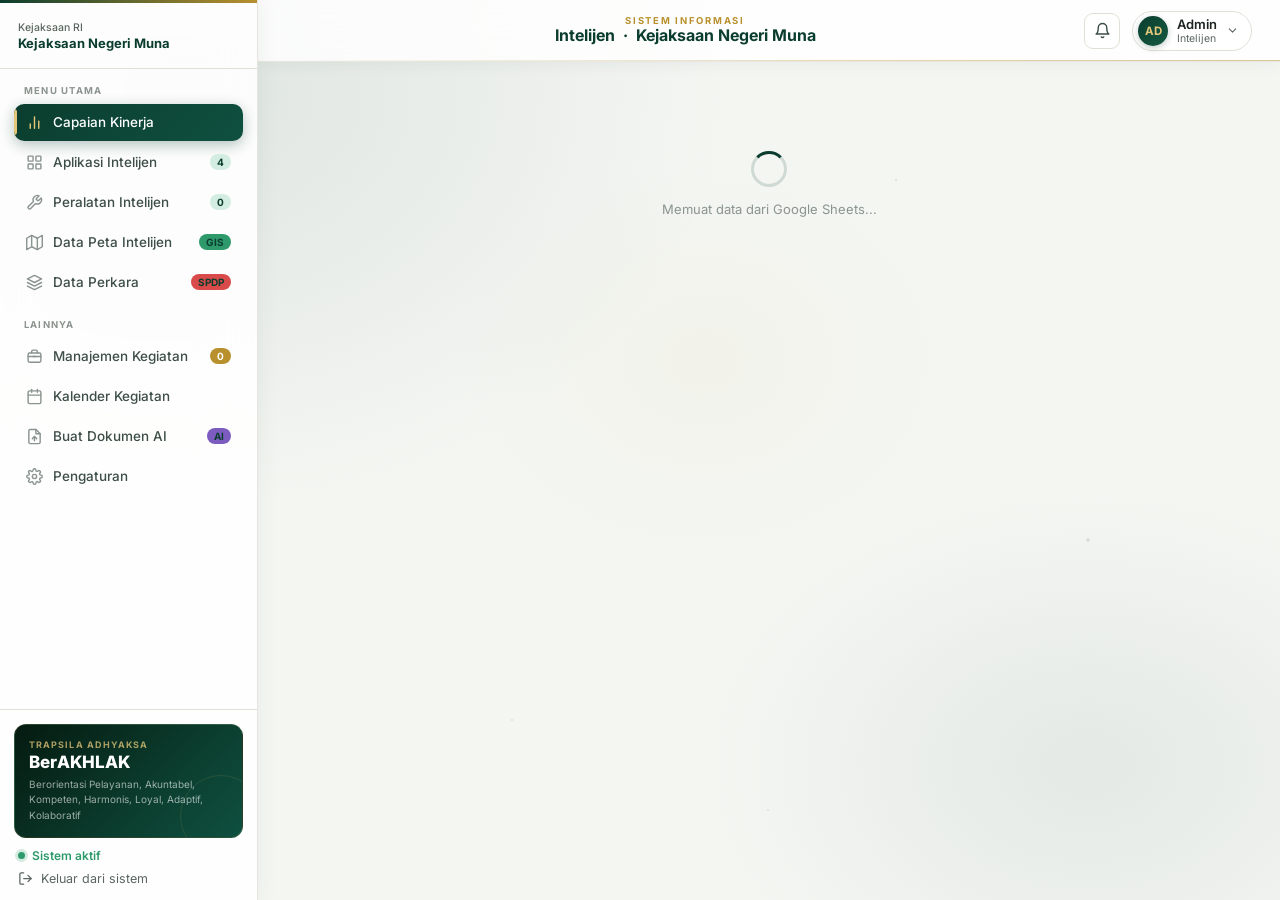
==== commit 8d18e5c2: "Update dashboard.html" ====
--- a/dashboard.html
+++ b/dashboard.html
@@ -668,6 +668,7 @@
             <option value="TAHAP 2">Tahap 2</option>
             <option value="PENGEMBALIAN SPDP">Pengembalian SPDP</option>
             <option value="DIHENTIKAN (SP-3)">Dihentikan (SP-3)</option>
+            <option value="SPDP DITERIMA">SPDP Diterima (pra-Tahap 1)</option>
           </select>
           <select id="prkFilterPidana" class="prk-select" style="max-width:210px;" aria-label="Jenis pidana">
             <option value="">Semua Jenis Pidana</option>
@@ -683,12 +684,14 @@
             <option value="">Semua Tahun</option>
           </select>
           <button type="button" class="prk-btn-ghost" onclick="prkResetFilter()" title="Hapus semua filter">✕ Reset</button>
+          <button type="button" id="prkSyncBtn" class="prk-btn-sync" onclick="prkSyncPidum()" title="Ambil perkara baru dari SIAP PIDUM sekarang">⇄ SIAP PIDUM</button>
           <button type="button" id="prkRefreshBtn" class="prk-btn" onclick="loadPrkData()" title="Muat ulang data">
             <svg viewBox="0 0 24 24" fill="none" stroke="currentColor" stroke-width="2.5" width="13" height="13" stroke-linecap="round" stroke-linejoin="round"><polyline points="23 4 23 10 17 10"/><path d="M20.49 15a9 9 0 1 1-2.12-9.36L23 10"/></svg>
             Refresh
           </button>
         </div>
         <div class="prk-active" id="prkActive"></div>
+        <div class="prk-sync-info" id="prkSyncInfo" style="display:none;"></div>
 
         <!-- Kartu status (klik untuk memfilter) -->
         <div class="prk-status-cards" id="prkStatusCards"></div>
@@ -1349,6 +1352,58 @@
 
 </div>
 <!-- /APP SHELL -->
+
+<!-- Modal edit realisasi & anggaran -->
+<div id="angEditModal" class="kal-modal" style="display:none;" role="dialog" aria-modal="true" aria-labelledby="angEditTitle">
+  <div class="kal-modal-card ang-edit-card">
+    <div class="kal-modal-head">
+      <div>
+        <div class="kal-modal-kicker" id="angEditKicker">Sheet</div>
+        <h3 id="angEditTitle">Edit Kegiatan</h3>
+      </div>
+      <button type="button" class="kal-modal-close" onclick="angCloseEdit()" aria-label="Tutup">×</button>
+    </div>
+    <div class="kal-form">
+      <div class="ang-edit-group">
+        <div class="ang-edit-label">Kegiatan</div>
+        <div class="ang-edit-grid">
+          <div class="kal-field">
+            <label for="aeTarget">Target kegiatan</label>
+            <div class="ang-step"><button type="button" onclick="angStep('aeTarget',-1)">−</button><input id="aeTarget" type="number" min="0" step="1" oninput="angEditPreview()"><button type="button" onclick="angStep('aeTarget',1)">+</button></div>
+          </div>
+          <div class="kal-field">
+            <label for="aeReal">Kegiatan terlaksana</label>
+            <div class="ang-step"><button type="button" onclick="angStep('aeReal',-1)">−</button><input id="aeReal" type="number" min="0" step="1" oninput="angEditPreview(true)"><button type="button" onclick="angStep('aeReal',1)">+</button></div>
+          </div>
+        </div>
+      </div>
+      <div class="ang-edit-group">
+        <div class="ang-edit-label">Anggaran</div>
+        <div class="ang-edit-grid">
+          <div class="kal-field">
+            <label for="aePagu">Pagu anggaran (Rp)</label>
+            <input id="aePagu" type="text" inputmode="numeric" oninput="angMoneyInput(this);angEditPreview(true)">
+          </div>
+          <div class="kal-field">
+            <label for="aeRealAngg">Realisasi anggaran (Rp)</label>
+            <input id="aeRealAngg" type="text" inputmode="numeric" oninput="angMoneyInput(this);document.getElementById('aeAuto').checked=false;angEditPreview()">
+          </div>
+        </div>
+        <label class="kal-check ang-auto"><input type="checkbox" id="aeAuto" onchange="angEditPreview(true)"> Hitung realisasi anggaran otomatis (pagu × terlaksana ÷ target)</label>
+      </div>
+      <div class="ang-edit-preview" id="aePreview"></div>
+      <div class="kal-field">
+        <label for="aeNote">Catatan revisi (opsional)</label>
+        <input id="aeNote" type="text" maxlength="300" placeholder="Contoh: koreksi input, kegiatan 12 Okt sudah terlaksana">
+      </div>
+      <div id="aeStatus" class="kal-form-status" aria-live="polite"></div>
+      <div class="kal-modal-actions">
+        <button type="button" class="kal-btn-ghost" onclick="angCloseEdit()">Batal</button>
+        <button type="button" id="aeSave" class="kal-btn-primary" onclick="angSaveEdit()">Simpan ke Sheet</button>
+      </div>
+    </div>
+  </div>
+</div>
 
 <!-- Toast reminder rencana kegiatan -->
 <div id="kalToastStack" class="kal-toast-stack" aria-live="polite"></div>
@@ -1896,3945 +1951,4 @@
 function dipaRp(n) { return 'Rp ' + Math.round(n || 0).toLocaleString('id-ID'); }
 function dipaRpShort(n) {
   const v = Math.abs(n || 0);
-  if (v >= 1e9) return 'Rp ' + (n / 1e9).toLocaleString('id-ID', {maximumFractionDigits:1}) + ' M';
-  if (v >= 1e6) return 'Rp ' + (n / 1e6).toLocaleString('id-ID', {maximumFractionDigits:1}) + ' jt';
-  if (v >= 1e3) return 'Rp ' + (n / 1e3).toLocaleString('id-ID', {maximumFractionDigits:0}) + ' rb';
-  return 'Rp ' + Math.round(n || 0);
-}
-function dipaPct(n) { return (Number(n) || 0).toLocaleString('id-ID', {minimumFractionDigits:1, maximumFractionDigits:1}) + '%'; }
-function dipaEsc(s) { return String(s ?? '').replace(/[&<>"']/g, c => ({'&':'&amp;','<':'&lt;','>':'&gt;','"':'&quot;',"'":'&#39;'})[c]); }
-function dipaStatusColor(p) { return p >= 100 ? '#2E9A6B' : (p >= 50 ? '#B8902E' : '#D94A4A'); }
-
-function angStatus(r) {
-  if (r.target > 0 && r.terlaksana >= r.target) return { key:'done', label:'Tercapai' };
-  if (r.terlaksana > 0) return { key:'run', label:'Berjalan' };
-  return { key:'none', label:'Belum terlaksana' };
-}
-
-/* Kerangka HTML satu blok anggaran */
-function angShell(p) {
-  const c = ANG_CFG[p];
-  const el = document.getElementById(p === 'cap' ? 'capAnggaranSection' : 'dipaSection');
-  if (!el || el.dataset.ready) return;
-  el.dataset.ready = '1';
-  el.innerHTML = `
-    <div class="dipa-head">
-      <div class="dipa-head-text">
-        <div class="dipa-eyebrow">${c.eyebrow}</div>
-        <h2>${c.title}</h2>
-        <p>${c.sub}</p>
-      </div>
-      <div class="dipa-actions">
-        <span class="panel-tag" id="${p}Updated">—</span>
-        <button type="button" class="dipa-btn" onclick="${c.refresh}">↻ Refresh</button>
-        <a href="${ANG_SHEET_URL}" target="_blank" rel="noopener" class="see-all-link">Buka Sheet ↗</a>
-      </div>
-    </div>
-    <div id="${p}Loading" class="dipa-loading"><div class="dipa-spinner"></div><span>Memuat data anggaran...</span></div>
-    <div id="${p}Content" style="display:none;">
-      <div class="dipa-kpis">
-        <div class="dipa-kpi dipa-kpi-keg">
-          <span class="dipa-kpi-label">Realisasi Kegiatan</span>
-          <strong class="dipa-kpi-val" id="${p}Keg">—</strong>
-          <div class="dipa-meter" aria-hidden="true"><div id="${p}KegMeter"></div></div>
-          <small id="${p}KegSub">—</small>
-        </div>
-        <div class="dipa-kpi">
-          <span class="dipa-kpi-label">Pagu Anggaran</span>
-          <strong class="dipa-kpi-val" id="${p}Pagu">—</strong>
-          <small id="${p}PaguSub">—</small>
-        </div>
-        <div class="dipa-kpi">
-          <span class="dipa-kpi-label">Realisasi Anggaran</span>
-          <strong class="dipa-kpi-val" id="${p}Real">—</strong>
-          <small id="${p}RealSub">—</small>
-        </div>
-        <div class="dipa-kpi">
-          <span class="dipa-kpi-label">Sisa Anggaran</span>
-          <strong class="dipa-kpi-val" id="${p}Sisa">—</strong>
-          <small id="${p}SisaSub">—</small>
-        </div>
-        <div class="dipa-kpi dipa-kpi-accent">
-          <span class="dipa-kpi-label">Persentase Pencairan</span>
-          <strong class="dipa-kpi-val" id="${p}Persen">—</strong>
-          <div class="dipa-meter" aria-hidden="true"><div id="${p}Meter"></div></div>
-          <small id="${p}PersenSub">—</small>
-        </div>
-      </div>
-
-      <div class="panel ang-panel">
-        <div class="panel-head ang-panel-head">
-          <div class="ph-left">
-            <svg viewBox="0 0 24 24" fill="none" stroke="currentColor" stroke-width="2" stroke-linecap="round" stroke-linejoin="round"><line x1="18" y1="20" x2="18" y2="10"/><line x1="12" y1="20" x2="12" y2="4"/><line x1="6" y1="20" x2="6" y2="14"/></svg>
-            <h3>Progres Target &amp; Realisasi per Kegiatan</h3>
-          </div>
-          <div class="ang-controls">
-            <div class="ang-filters" id="${p}Filters" role="tablist"></div>
-            <select class="ang-sort" onchange="angSetSort('${p}', this.value)" aria-label="Urutkan">
-              <option value="sheet">Urutan sheet</option>
-              <option value="low">Capaian terendah</option>
-              <option value="gap">Sisa kegiatan terbanyak</option>
-              <option value="budget">Anggaran terbesar</option>
-            </select>
-          </div>
-        </div>
-        <div class="ang-legend">
-          <span><i class="seg done"></i>Kegiatan terlaksana</span>
-          <span><i class="seg"></i>Target belum terlaksana</span>
-          <span><i class="seg over"></i>Melebihi target</span>
-          <span><i class="bar"></i>Realisasi anggaran</span>
-        </div>
-        <div class="ang-head-row" aria-hidden="true">
-          <span>Kegiatan</span><span>Target vs Realisasi Kegiatan</span><span>Realisasi vs Pagu Anggaran</span><span>Pencairan</span>
-        </div>
-        <div id="${p}Rows" class="ang-rows"></div>
-      </div>
-
-      <details class="panel ang-details">
-        <summary>
-          <span><b>Tabel rincian anggaran</b> · <span id="${p}RowsTag">—</span></span>
-          <span class="ang-sum-hint">Klik untuk buka/tutup</span>
-        </summary>
-        <div id="${p}Table" class="dipa-table-wrap"></div>
-      </details>
-    </div>`;
-}
-
-function angSegments(r) {
-  const t = Math.max(0, Math.round(r.target)), d = Math.max(0, Math.round(r.terlaksana));
-  if (t > 0 && Math.max(t, d) <= 16) {
-    let html = '';
-    for (let i = 0; i < Math.max(t, d); i++) {
-      const cls = i < Math.min(d, t) ? 'done' : (i >= t ? 'over' : '');
-      html += `<i class="seg ${cls}"></i>`;
-    }
-    return `<div class="ang-segs" style="--n:${Math.max(t, d)}">${html}</div>`;
-  }
-  const pct = t > 0 ? Math.min(d / t * 100, 100) : 0;
-  return `<div class="ang-track"><div class="ang-fill keg" style="width:${pct}%"></div></div>`;
-}
-
-function angRowsHtml(p) {
-  const st = _angState[p];
-  let rows = st.data.map((r, i) => ({ ...r, _i:i, _pct: r.target > 0 ? r.terlaksana / r.target * 100 : 0, _st: angStatus(r) }));
-  if (st.filter !== 'all') rows = rows.filter(r => r._st.key === st.filter);
-  if (st.sort === 'low') rows.sort((a, b) => a._pct - b._pct || b.anggaran - a.anggaran);
-  if (st.sort === 'gap') rows.sort((a, b) => (b.target - b.terlaksana) - (a.target - a.terlaksana));
-  if (st.sort === 'budget') rows.sort((a, b) => b.anggaran - a.anggaran);
-  if (!rows.length) return '<div class="ang-empty">Tidak ada kegiatan pada kategori ini.</div>';
-  return rows.map(r => {
-    const sisaKeg = Math.max(r.target - r.terlaksana, 0);
-    const over = Math.max(r.terlaksana - r.target, 0);
-    const angPct = Math.min(r.persenPencairan, 100);
-    const color = dipaStatusColor(r.persenPencairan);
-    const tip = `${r.kegiatan}: ${r.terlaksana} dari ${r.target} kegiatan; anggaran ${dipaRp(r.realisasiAnggaran)} dari ${dipaRp(r.anggaran)} (${dipaPct(r.persenPencairan)})`;
-    return `<div class="ang-row" title="${dipaEsc(tip)}">
-      <div class="ang-name">
-        <b>${dipaEsc(r.kegiatan)}</b>
-        <span class="ang-pill ${r._st.key}">${r._st.label}</span>
-      </div>
-      <div class="ang-cell">
-        ${angSegments(r)}
-        <div class="ang-cap"><b>${r.terlaksana}</b> / ${r.target} kegiatan
-          <span>${over ? '· melebihi ' + over : (sisaKeg ? '· sisa ' + sisaKeg : '· lengkap')}</span></div>
-      </div>
-      <div class="ang-cell">
-        <div class="ang-track"><div class="ang-fill" style="width:${angPct}%;background:#0B3D2E"></div></div>
-        <div class="ang-cap"><b>${dipaRpShort(r.realisasiAnggaran)}</b> / ${dipaRpShort(r.anggaran)}
-          <span>${r.sisaAnggaran > 0 ? '· sisa ' + dipaRpShort(r.sisaAnggaran) : '· terserap'}</span></div>
-      </div>
-      <div class="ang-pct" style="--c:${color}">${dipaPct(r.persenPencairan)}</div>
-    </div>`;
-  }).join('');
-}
-
-function angRenderFilters(p) {
-  const st = _angState[p];
-  const count = k => k === 'all' ? st.data.length : st.data.filter(r => angStatus(r).key === k).length;
-  const items = [['all','Semua'],['done','Tercapai'],['run','Berjalan'],['none','Belum']];
-  const el = document.getElementById(p + 'Filters');
-  if (el) el.innerHTML = items.map(([k, l]) =>
-    `<button type="button" class="ang-filter ${k} ${st.filter === k ? 'active' : ''}" onclick="angSetFilter('${p}','${k}')">${l} <b>${count(k)}</b></button>`).join('');
-}
-
-function angSetFilter(p, f) { _angState[p].filter = f; angRenderFilters(p); document.getElementById(p + 'Rows').innerHTML = angRowsHtml(p); }
-function angSetSort(p, s) { _angState[p].sort = s; document.getElementById(p + 'Rows').innerHTML = angRowsHtml(p); }
-
-function renderAnggaran(p, data) {
-  angShell(p);
-  _angState[p].data = data;
-  const pagu   = data.reduce((s, r) => s + r.anggaran, 0);
-  const real   = data.reduce((s, r) => s + r.realisasiAnggaran, 0);
-  const sisa   = data.reduce((s, r) => s + r.sisaAnggaran, 0);
-  const target = data.reduce((s, r) => s + r.target, 0);
-  const keg    = data.reduce((s, r) => s + r.terlaksana, 0);
-  const persen = pagu > 0 ? real / pagu * 100 : 0;
-  const persenKeg = target > 0 ? keg / target * 100 : 0;
-  const nDone  = data.filter(r => angStatus(r).key === 'done').length;
-  const nNone  = data.filter(r => angStatus(r).key === 'none').length;
-  const lunas  = data.filter(r => r.anggaran > 0 && r.sisaAnggaran <= 0).length;
-
-  const set = (id, v) => { const el = document.getElementById(p + id); if (el) el.textContent = v; };
-  set('Keg', keg + ' / ' + target);
-  set('KegSub', dipaPct(persenKeg) + ' · ' + nDone + ' dari ' + data.length + ' kegiatan tercapai');
-  set('Pagu', dipaRp(pagu));
-  set('PaguSub', data.length + ' kegiatan');
-  set('Real', dipaRp(real));
-  set('RealSub', lunas + ' kegiatan terserap 100%');
-  set('Sisa', dipaRp(sisa));
-  set('SisaSub', nNone ? nNone + ' kegiatan belum terlaksana' : 'Semua kegiatan sudah berjalan');
-  set('Persen', dipaPct(persen));
-  set('PersenSub', persen >= 100 ? '✓ Anggaran terserap penuh' : 'Sisa ' + dipaPct(100 - persen));
-  set('RowsTag', data.length + ' kegiatan');
-  set('Updated', 'Update: ' + new Date().toLocaleString('id-ID', {day:'2-digit',month:'short',hour:'2-digit',minute:'2-digit'}));
-  const meter = document.getElementById(p + 'Meter');
-  if (meter) { meter.style.width = Math.min(persen, 100) + '%'; meter.style.background = dipaStatusColor(persen); }
-  const km = document.getElementById(p + 'KegMeter');
-  if (km) { km.style.width = Math.min(persenKeg, 100) + '%'; km.style.background = '#2E9A6B'; }
-
-  angRenderFilters(p);
-  document.getElementById(p + 'Rows').innerHTML = angRowsHtml(p);
-
-  const tbl = document.getElementById(p + 'Table');
-  if (tbl) {
-    tbl.innerHTML = `
-      <table class="dipa-table">
-        <thead><tr>
-          <th>No</th><th class="l">Kegiatan</th><th>Target</th><th>Realisasi</th><th>Capaian</th>
-          <th class="r">Anggaran</th><th class="r">Realisasi Anggaran</th><th class="r">Sisa Anggaran</th><th>Pencairan</th>
-        </tr></thead>
-        <tbody>
-          ${data.map((r, i) => {
-            const c = dipaStatusColor(r.persenPencairan);
-            const kp = r.target > 0 ? r.terlaksana / r.target * 100 : 0;
-            return `<tr>
-              <td>${dipaEsc(r.no || (i + 1))}</td>
-              <td class="l"><b>${dipaEsc(r.kegiatan)}</b></td>
-              <td>${r.target}</td><td>${r.terlaksana}</td><td>${dipaPct(kp)}</td>
-              <td class="r">${dipaRp(r.anggaran)}</td>
-              <td class="r">${dipaRp(r.realisasiAnggaran)}</td>
-              <td class="r">${dipaRp(r.sisaAnggaran)}</td>
-              <td><div class="dipa-cell-pct">
-                <div class="dipa-mini"><div style="width:${Math.min(r.persenPencairan,100)}%;background:${c};"></div></div>
-                <span>${dipaPct(r.persenPencairan)}</span>
-              </div></td>
-            </tr>`;
-          }).join('')}
-        </tbody>
-        <tfoot><tr>
-          <td></td><td class="l">TOTAL</td><td>${target}</td><td>${keg}</td><td>${dipaPct(persenKeg)}</td>
-          <td class="r">${dipaRp(pagu)}</td><td class="r">${dipaRp(real)}</td><td class="r">${dipaRp(sisa)}</td>
-          <td><span class="dipa-total-pct">${dipaPct(persen)}</span></td>
-        </tr></tfoot>
-      </table>`;
-  }
-
-  document.getElementById(p + 'Loading').style.display = 'none';
-  document.getElementById(p + 'Content').style.display = 'block';
-}
-
-function angShowError(p, msg) {
-  angShell(p);
-  const loading = document.getElementById(p + 'Loading');
-  const content = document.getElementById(p + 'Content');
-  if (content) content.style.display = 'none';
-  if (loading) {
-    loading.style.display = 'flex';
-    loading.innerHTML = `<div class="dipa-error">${msg}<button type="button" class="dipa-btn" onclick="${ANG_CFG[p].refresh}">↻ Coba Lagi</button></div>`;
-  }
-}
-
-async function loadDipaData() {
-  if (_dipaLoading) return;
-  _dipaLoading = true;
-  angShell('dipa');
-  const loading = document.getElementById('dipaLoading');
-  if (loading) { loading.style.display = 'flex'; loading.innerHTML = '<div class="dipa-spinner"></div><span>Memuat data anggaran DIPA KEJATI 2026...</span>'; }
-  try {
-    renderAnggaran('dipa', await fetchSheetData(DIPA_SHEET_NAME));
-  } catch (err) {
-    console.error('Gagal memuat DIPA KEJATI 2026:', err);
-    angShowError('dipa', `<b>Data anggaran DIPA KEJATI 2026 belum dapat dimuat.</b>
-      <span>${dipaEsc(err.message)}. Pastikan sheet <b>DIPA KEJATI 2026</b> ada pada spreadsheet capaian dan dibagikan ke publik (Viewer).</span>`);
-  } finally {
-    _dipaLoading = false;
-  }
-}
-
-// Jalankan saat halaman load
-loadCapaianData();
-loadDipaData();
-
-// Auto-refresh setiap 5 menit
-setInterval(() => {
-  const content = document.getElementById('capaianContent');
-  if (content && content.style.display !== 'none') {
-    loadCapaianData();
-    loadDipaData();
-  }
-}, 5 * 60 * 1000);
-
-/* =====================================================
-   DATA PETA INTELIJEN — GIS (Pulau Muna & Buton)
-   Berdasarkan Lampiran IV Kepjagung No. KEP-135/A/JA/05/2019
-   Kolom Sheet: BIDANG | SEKTOR | LOKASI | LATITUDE | LONGITUDE | URAIAN | KETERANGAN
-   ===================================================== */
-
-// GANTI dengan Sheet ID dari folder yang dibagikan:
-// https://drive.google.com/drive/folders/1T1UhKslCPy4Q3KTrQoZI9mLsxRHhyGyd
-const GIS_SHEET_ID   = '1e5SoJFaDBp2JGtXpC0A14mw4TDgVw1Pxk0TijvtE-pQ';
-const GIS_SHEET_NAME = 'DATA PETA';
-const GIS_CSV_URL  = `https://docs.google.com/spreadsheets/d/${GIS_SHEET_ID}/gviz/tq?tqx=out:csv&sheet=${encodeURIComponent(GIS_SHEET_NAME)}`;
-const GIS_GVIZ_URL = `https://docs.google.com/spreadsheets/d/${GIS_SHEET_ID}/gviz/tq?tqx=out:json&sheet=${encodeURIComponent(GIS_SHEET_NAME)}`;
-
-// Batas wilayah Pulau Muna & Pulau Buton (Sulawesi Tenggara)
-const MUNA_BUTON_BOUNDS = [
-  [-5.85, 121.85],  // Southwest
-  [-3.95, 123.35]   // Northeast
-];
-const MUNA_BUTON_CENTER = [-4.95, 122.55];
-
-// Warna per bidang sesuai Lampiran IV (nama tanpa tanda koma agar aman di parsing CSV)
-const GIS_BIDANG_COLORS = {
-  'IDEOLOGI POLITIK PERTAHANAN DAN KEAMANAN': '#D94A4A',
-  'SOSIAL BUDAYA DAN KEMASYARAKATAN': '#4A90D9',
-  'EKONOMI DAN KEUANGAN': '#B8902E',
-  'PENGAMANAN PEMBANGUNAN STRATEGIS': '#2E9A6B',
-  'TEKNOLOGI INFORMASI DAN PRODUKSI INTELIJEN': '#7C5CBF'
-};
-const GIS_BIDANG_LABELS = {
-  'IDEOLOGI POLITIK PERTAHANAN DAN KEAMANAN': 'Ipolhankam',
-  'SOSIAL BUDAYA DAN KEMASYARAKATAN': 'Sosbud',
-  'EKONOMI DAN KEUANGAN': 'Ekonomi & Keuangan',
-  'PENGAMANAN PEMBANGUNAN STRATEGIS': 'Pembangunan Strategis',
-  'TEKNOLOGI INFORMASI DAN PRODUKSI INTELIJEN': 'TI & Produksi Intelijen'
-};
-
-let gisMap = null;
-let gisMarkersLayer = null;
-let gisAllData = [];
-
-function gisParseCSV(text) {
-  const lines = text.trim().split(/\r?\n/);
-  if (lines.length < 2) return [];
-  const data = [];
-  for (let i = 1; i < lines.length; i++) {
-    // Simple CSV parse yang menangani koma di dalam quote
-    const cols = lines[i].match(/(".*?"|[^",]+)(?=,|$)/g) || [];
-    const clean = cols.map(c => c.replace(/^"|"$/g, '').trim());
-    const [bidang, sektor, lokasi, lat, lng, uraian, ket] = clean;
-    if (!bidang || !lat || !lng) continue;
-    const latNum = parseFloat(lat);
-    const lngNum = parseFloat(lng);
-    if (isNaN(latNum) || isNaN(lngNum)) continue;
-    data.push({
-      bidang: bidang.trim().toUpperCase(),
-      sektor: (sektor || '').trim(),
-      lokasi: (lokasi || '').trim(),
-      lat: latNum,
-      lng: lngNum,
-      uraian: (uraian || '').trim(),
-      keterangan: (ket || '').trim()
-    });
-  }
-  return data;
-}
-
-function gisParseGviz(text) {
-  const clean = text.replace(/^[^(]+\(/, '').replace(/\);\s*$/, '');
-  const json  = JSON.parse(clean);
-  const rows  = (json.table && json.table.rows) ? json.table.rows : [];
-  const data  = [];
-  for (const row of rows) {
-    if (!row || !row.c) continue;
-    const get = i => (row.c[i] && row.c[i].v != null) ? row.c[i].v : '';
-    const bidang = String(get(0)).trim().toUpperCase();
-    const lat = parseFloat(get(3));
-    const lng = parseFloat(get(4));
-    if (!bidang || isNaN(lat) || isNaN(lng)) continue;
-    data.push({
-      bidang,
-      sektor: String(get(1)).trim(),
-      lokasi: String(get(2)).trim(),
-      lat, lng,
-      uraian: String(get(5)).trim(),
-      keterangan: String(get(6)).trim()
-    });
-  }
-  return data;
-}
-
-function gisFetchWithTimeout(url, ms = 8000) {
-  const ctrl = new AbortController();
-  const tid  = setTimeout(() => ctrl.abort(), ms);
-  return fetch(url, { signal: ctrl.signal }).finally(() => clearTimeout(tid));
-}
-
-async function fetchGisData() {
-  try {
-    const res = await gisFetchWithTimeout(GIS_CSV_URL);
-    if (res.ok) {
-      const text = await res.text();
-      if (!text.includes('<html') && !text.includes('<!DOCTYPE')) {
-        const data = gisParseCSV(text);
-        if (data.length > 0) return data;
-      }
-    }
-  } catch (e) {
-    console.warn('CSV GIS fetch gagal, coba gviz:', e.message);
-  }
-  const res2 = await gisFetchWithTimeout(GIS_GVIZ_URL);
-  if (!res2.ok) throw new Error('HTTP ' + res2.status);
-  const text2 = await res2.text();
-  const data2 = gisParseGviz(text2);
-  if (data2.length === 0) throw new Error('Data kosong dari kedua sumber');
-  return data2;
-}
-
-function initGisMap() {
-  if (gisMap) return; // sudah pernah di-init
-
-  gisMap = L.map('gisMap', {
-    maxBounds: MUNA_BUTON_BOUNDS,
-    maxBoundsViscosity: 1.0,
-    minZoom: 8,
-    maxZoom: 16
-  }).setView(MUNA_BUTON_CENTER, 9);
-
-  L.tileLayer('https://{s}.tile.openstreetmap.org/{z}/{x}/{y}.png', {
-    attribution: '&copy; OpenStreetMap contributors',
-    bounds: MUNA_BUTON_BOUNDS
-  }).addTo(gisMap);
-
-  // Batasi tampilan hanya ke area Muna-Buton
-  gisMap.fitBounds(MUNA_BUTON_BOUNDS);
-
-  gisMarkersLayer = L.layerGroup().addTo(gisMap);
-}
-
-function gisCreateIcon(color) {
-  return L.divIcon({
-    className: 'gis-marker',
-    html: `<div style="
-      width:22px;height:22px;border-radius:50%;
-      background:${color};border:3px solid #fff;
-      box-shadow:0 2px 6px rgba(0,0,0,0.4);
-    "></div>`,
-    iconSize: [22, 22],
-    iconAnchor: [11, 11]
-  });
-}
-
-function renderGisMarkers(data) {
-  if (!gisMarkersLayer) return;
-  gisMarkersLayer.clearLayers();
-
-  data.forEach(d => {
-    const color = GIS_BIDANG_COLORS[d.bidang] || '#888';
-    const icon  = gisCreateIcon(color);
-    const label = GIS_BIDANG_LABELS[d.bidang] || d.bidang;
-
-    const popupHtml = `
-      <div style="font-size:12.5px;min-width:200px;">
-        <div style="font-weight:700;color:${color};margin-bottom:4px;">${label}</div>
-        ${d.sektor ? `<div style="font-weight:600;margin-bottom:3px;">${d.sektor}</div>` : ''}
-        ${d.lokasi ? `<div style="color:#555;margin-bottom:3px;">📍 ${d.lokasi}</div>` : ''}
-        ${d.uraian ? `<div style="margin-top:5px;line-height:1.5;">${d.uraian}</div>` : ''}
-        ${d.keterangan ? `<div style="margin-top:5px;font-style:italic;color:#888;font-size:11.5px;">${d.keterangan}</div>` : ''}
-      </div>
-    `;
-
-    L.marker([d.lat, d.lng], { icon })
-      .bindPopup(popupHtml)
-      .addTo(gisMarkersLayer);
-  });
-}
-
-function renderGisLegend(data) {
-  const legendEl = document.getElementById('gisLegend');
-  if (!legendEl) return;
-
-  const bidangSet = [...new Set(data.map(d => d.bidang))];
-  if (bidangSet.length === 0) {
-    legendEl.innerHTML = '<div style="color:#aaa;">Belum ada data</div>';
-    return;
-  }
-
-  legendEl.innerHTML = bidangSet.map(b => {
-    const color = GIS_BIDANG_COLORS[b] || '#888';
-    const label = GIS_BIDANG_LABELS[b] || b;
-    const count = data.filter(d => d.bidang === b).length;
-    return `
-      <div style="display:flex;align-items:center;gap:8px;padding:5px 0;border-bottom:1px solid rgba(0,0,0,0.04);">
-        <div style="width:12px;height:12px;border-radius:50%;background:${color};flex-shrink:0;"></div>
-        <span style="flex:1;color:#1a2e22;">${label}</span>
-        <span style="color:#8a9490;font-weight:600;">${count}</span>
-      </div>`;
-  }).join('');
-}
-
-function renderGisTable(data) {
-  const tabelEl = document.getElementById('gisTabel');
-  const countEl = document.getElementById('gisDataCount');
-  if (countEl) countEl.textContent = data.length + ' data';
-  if (!tabelEl) return;
-
-  if (data.length === 0) {
-    tabelEl.innerHTML = '<div style="color:#aaa;text-align:center;padding:20px;">Tidak ada data untuk filter ini</div>';
-    return;
-  }
-
-  tabelEl.innerHTML = data.map(d => {
-    const color = GIS_BIDANG_COLORS[d.bidang] || '#888';
-    const label = GIS_BIDANG_LABELS[d.bidang] || d.bidang;
-    return `
-      <div onclick="gisFlyTo(${d.lat}, ${d.lng})"
-           style="padding:8px 10px;border-bottom:1px solid rgba(0,0,0,0.05);cursor:pointer;transition:background .15s;"
-           onmouseover="this.style.background='rgba(11,61,46,0.04)'"
-           onmouseout="this.style.background=''">
-        <div style="display:flex;align-items:center;gap:6px;margin-bottom:2px;">
-          <div style="width:8px;height:8px;border-radius:50%;background:${color};flex-shrink:0;"></div>
-          <span style="font-weight:600;color:#1a2e22;font-size:12px;">${d.sektor || label}</span>
-        </div>
-        <div style="color:#8a9490;font-size:11px;padding-left:14px;">${d.lokasi || '-'}</div>
-      </div>`;
-  }).join('');
-}
-
-function gisFlyTo(lat, lng) {
-  if (gisMap) gisMap.flyTo([lat, lng], 13, { duration: 0.8 });
-}
-
-function updateGisStats(data) {
-  const totalEl  = document.getElementById('gisStatTotal');
-  const bidangEl = document.getElementById('gisStatBidang');
-  if (totalEl)  totalEl.textContent  = data.length;
-  if (bidangEl) bidangEl.textContent = new Set(data.map(d => d.bidang)).size;
-}
-
-function applyGisFilter() {
-  const sel = document.getElementById('gisFilterBidang');
-  const val = sel ? sel.value : '';
-  const filtered = val ? gisAllData.filter(d => d.bidang === val) : gisAllData;
-  renderGisMarkers(filtered);
-  renderGisTable(filtered);
-}
-
-function gisShowError(msg) {
-  const loadingMap = document.getElementById('gisLoadingMap');
-  if (!loadingMap) return;
-  loadingMap.style.display = 'flex';
-  document.getElementById('gisMap').style.display = 'none';
-  loadingMap.innerHTML = `
-    <svg viewBox="0 0 24 24" fill="none" stroke="#D94A4A" stroke-width="2" width="36" height="36" stroke-linecap="round" stroke-linejoin="round">
-      <circle cx="12" cy="12" r="10"/><line x1="12" y1="8" x2="12" y2="12"/><line x1="12" y1="16" x2="12.01" y2="16"/>
-    </svg>
-    <div style="color:#D94A4A;font-size:13px;text-align:center;max-width:320px;padding:0 20px;line-height:1.6;">${msg}</div>
-    <button onclick="loadGisData()" style="padding:8px 18px;background:#0B3D2E;color:#fff;border:none;border-radius:8px;cursor:pointer;font-size:13px;">↻ Coba Lagi</button>
-  `;
-}
-
-async function loadGisData() {
-  const loadingMap = document.getElementById('gisLoadingMap');
-  const mapEl      = document.getElementById('gisMap');
-  const tabelEl     = document.getElementById('gisTabel');
-
-  if (loadingMap) {
-    loadingMap.style.display = 'flex';
-    loadingMap.innerHTML = `
-      <div style="width:36px;height:36px;border:3px solid rgba(11,61,46,0.15);border-top-color:#0B3D2E;border-radius:50%;animation:spin 0.8s linear infinite;"></div>
-      <div style="color:#8a9490;font-size:13px;">Memuat peta dan data kejadian...</div>
-    `;
-  }
-  if (mapEl) mapEl.style.display = 'none';
-  if (tabelEl) tabelEl.innerHTML = '<div class="prk-empty">Memuat data...</div>';
-
-  try {
-    const data = await fetchGisData();
-    gisAllData = data;
-
-    if (mapEl) mapEl.style.display = 'block';
-    if (loadingMap) loadingMap.style.display = 'none';
-
-    initGisMap();
-    setTimeout(() => { if (gisMap) gisMap.invalidateSize(); }, 100);
-
-    renderGisMarkers(data);
-    renderGisLegend(data);
-    renderGisTable(data);
-    updateGisStats(data);
-
-    const updEl = document.getElementById('gisLastUpdate');
-    if (updEl) {
-      const now = new Date();
-      updEl.textContent = 'Update: ' + now.toLocaleString('id-ID', {day:'2-digit',month:'short',hour:'2-digit',minute:'2-digit'});
-    }
-  } catch (err) {
-    console.error('Gagal memuat data GIS:', err);
-    gisShowError(`Gagal memuat data peta dari Google Sheets.<br><small style="opacity:.8;">${err.message}</small><br><br>Pastikan Sheet ID sudah diisi dengan benar di kode, dan sheet dibagikan ke publik (Anyone with the link – Viewer).`);
-  }
-}
-
-// Filter listener (script berada di akhir body, DOM sudah siap)
-const _gisFilterEl = document.getElementById('gisFilterBidang');
-if (_gisFilterEl) _gisFilterEl.addEventListener('change', applyGisFilter);
-
-/* =====================================================
-   DATA PERKARA (SPDP) — Sheet "data kriminalitas"
-   Sumber: https://docs.google.com/spreadsheets/d/1DDDpmHEggIPK1soU1R0jA8CwHnsqjVwePfmTA0JQt0Q
-   Diambil berdasarkan GID tab, bukan nama sheet, supaya
-   tetap jalan walau nama tab di-rename.
-   Kolom terdeteksi (via label header, urutan aman terhadap
-   kolom tersembunyi):
-   No | Sumber | No SPDP | Tanggal SPDP | Kecamatan | Kabupaten |
-   Waktu Kejadian | Tanggal Kejadian | Lokasi lengkap Kejadian |
-   Melanggar UU dan Pasal | Pidana | Tersangka | Status Laporan |
-   Kordinat ("lat, lng") | ... | Status
-   ===================================================== */
-
-const PRK_SHEET_ID = '1DDDpmHEggIPK1soU1R0jA8CwHnsqjVwePfmTA0JQt0Q';
-const PRK_GID       = '38313220';
-const PRK_CSV_URL   = `https://docs.google.com/spreadsheets/d/${PRK_SHEET_ID}/gviz/tq?tqx=out:csv&gid=${PRK_GID}`;
-const PRK_GVIZ_URL  = `https://docs.google.com/spreadsheets/d/${PRK_SHEET_ID}/gviz/tq?tqx=out:json&gid=${PRK_GID}`;
-
-// Batas wilayah Pulau Muna & Pulau Buton (sama seperti peta Data Peta Intelijen)
-const PRK_BOUNDS = [
-  [-5.85, 121.85],
-  [-3.95, 123.35]
-];
-const PRK_CENTER = [-4.95, 122.55];
-
-// Warna berdasarkan Status Laporan
-const PRK_STATUS_COLORS = {
-  'TAHAP 1': '#B8902E',
-  'TAHAP 2': '#2E9A6B',
-  'PENGEMBALIAN SPDP': '#4A90D9',
-  'DIHENTIKAN (SP-3)': '#D94A4A'
-};
-const PRK_STATUS_LABELS = {
-  'TAHAP 1': 'Tahap 1',
-  'TAHAP 2': 'Tahap 2 (Menjadi Berkas)',
-  'PENGEMBALIAN SPDP': 'Pengembalian SPDP',
-  'DIHENTIKAN (SP-3)': 'Dihentikan (SP-3)'
-};
-const PRK_DEFAULT_COLOR = '#7C5CBF';
-
-// Nama-nama kolom yang dicari (fleksibel terhadap variasi spasi/kapital)
-const PRK_LABELS = {
-  sumber:   ['sumber'],
-  nospdp:   ['no spdp'],
-  tglspdp:  ['tanggal spdp'],
-  kecamatan:['kecamatan'],
-  kabupaten:['kabupaten'],
-  waktu:    ['waktu kejadian'],
-  tglkejadian:['tanggal kejadian'],
-  lokasi:   ['lokasi lengkap kejadian','lokasi kejadian'],
-  pasal:    ['melanggar uu dan pasal','pasal'],
-  pidana:   ['pidana'],
-  tersangka:['tersangka'],
-  statuslaporan:['status laporan'],
-  kordinat: ['kordinat','koordinat'],
-  status:   ['status']
-};
-
-let prkMap = null;
-let prkMarkersLayer = null;
-let prkAllData = [];
-let prkGroupStore = {};      // key koordinat -> { lat, lng, items:[...] }
-let prkMarkersByKey = {};    // key koordinat -> instance L.marker
-let prkPopupIndex = {};      // key koordinat -> index slide yang sedang tampil
-let prkLastRenderedData = []; // array data terakhir dirender di tabel (untuk klik baris)
-
-function prkNorm(s) {
-  return String(s || '').trim().toLowerCase().replace(/\s+/g, ' ');
-}
-
-// Bangun peta { key: colIndex } dari daftar label header, dengan toleransi variasi teks.
-// "status" dicocokkan paling terakhir supaya tidak bentrok dengan "status laporan".
-function prkBuildColMap(headerLabels) {
-  const norm = headerLabels.map(prkNorm);
-  const map = {};
-  const order = ['sumber','nospdp','tglspdp','kecamatan','kabupaten','waktu','tglkejadian','lokasi','pasal','pidana','tersangka','statuslaporan','kordinat','status'];
-  order.forEach(key => {
-    const candidates = PRK_LABELS[key];
-    let idx = -1;
-    for (const cand of candidates) {
-      idx = norm.findIndex((h, i) => h === cand && !Object.values(map).includes(i));
-      if (idx !== -1) break;
-    }
-    if (idx === -1) {
-      // fallback: cari yang mengandung kata kunci (mis. "status" harus persis, bukan "status laporan")
-      for (const cand of candidates) {
-        idx = norm.findIndex((h, i) => h.includes(cand) && !Object.values(map).includes(i));
-        if (idx !== -1) break;
-      }
-    }
-    if (idx !== -1) map[key] = idx;
-  });
-  return map;
-}
-
-function prkRowToObj(cols, map) {
-  const get = key => (map[key] != null && cols[map[key]] != null) ? String(cols[map[key]]).trim() : '';
-  const kordinatRaw = get('kordinat');
-  const parts = kordinatRaw.split(',').map(s => parseFloat(s.trim()));
-  const lat = parts[0], lng = parts[1];
-  if (isNaN(lat) || isNaN(lng)) return null;
-
-  const statusLaporan = get('statuslaporan').trim().toUpperCase();
-  const tglKejadianRaw = get('tglkejadian');
-  const tglSpdpRaw = get('tglspdp');
-  const tgl = prkParseTanggalID(tglKejadianRaw) || prkParseTglDMY(tglSpdpRaw);
-
-  return {
-    sumber: get('sumber'),
-    noSpdp: get('nospdp'),
-    tglSpdp: tglSpdpRaw,
-    kecamatan: get('kecamatan'),
-    kabupaten: get('kabupaten').trim().toUpperCase(),
-    waktu: get('waktu'),
-    tglKejadian: tglKejadianRaw,
-    lokasi: get('lokasi'),
-    pasal: get('pasal'),
-    pidana: get('pidana') || '-',
-    tersangka: get('tersangka'),
-    statusLaporan: statusLaporan || '-',
-    status: get('status') || statusLaporan || '-',
-    year: tgl ? tgl.year : null,
-    month: tgl ? tgl.month : null,
-    lat, lng
-  };
-}
-
-// Bulan Indonesia -> angka, dipakai untuk parsing "Tanggal Kejadian" bebas teks
-const PRK_BULAN_ID = {
-  januari:1, februari:2, maret:3, april:4, mei:5, juni:6,
-  juli:7, agustus:8, september:9, oktober:10, november:11, desember:12
-};
-const PRK_BULAN_NAMA = ['','Jan','Feb','Mar','Apr','Mei','Jun','Jul','Agu','Sep','Okt','Nov','Des'];
-
-// Cari pola "1 Oktober 2024" di dalam teks bebas (mis. "Hari Kamis Tanggal 10 April 2025, Sekitar 00.30 Wita")
-function prkParseTanggalID(str) {
-  if (!str) return null;
-  const m = String(str).match(/(\d{1,2})\s+([A-Za-z]+)\s+(\d{4})/);
-  if (!m) return null;
-  const bulan = PRK_BULAN_ID[m[2].toLowerCase()];
-  if (!bulan) return null;
-  return { year: parseInt(m[3], 10), month: bulan, day: parseInt(m[1], 10) };
-}
-
-// Format "DD-MM-YYYY" (dipakai Tanggal SPDP) sebagai cadangan bila Tanggal Kejadian gagal di-parse
-function prkParseTglDMY(str) {
-  if (!str) return null;
-  const m = String(str).match(/(\d{1,2})-(\d{1,2})-(\d{4})/);
-  if (!m) return null;
-  return { year: parseInt(m[3], 10), month: parseInt(m[2], 10), day: parseInt(m[1], 10) };
-}
-
-function prkParseCSV(text) {
-  const lines = text.trim().split(/\r?\n/);
-  if (lines.length < 2) return [];
-  const splitLine = line => (line.match(/(".*?"|[^",]+)(?=,|$)/g) || []).map(c => c.replace(/^"|"$/g, '').trim());
-  const header = splitLine(lines[0]);
-  const map = prkBuildColMap(header);
-  const data = [];
-  for (let i = 1; i < lines.length; i++) {
-    const cols = splitLine(lines[i]);
-    if (!cols.length) continue;
-    const obj = prkRowToObj(cols, map);
-    if (obj) data.push(obj);
-  }
-  return data;
-}
-
-function prkParseGviz(text) {
-  const clean = text.replace(/^[^(]+\(/, '').replace(/\);\s*$/, '');
-  const json  = JSON.parse(clean);
-  const cols  = (json.table && json.table.cols) ? json.table.cols : [];
-  const rows  = (json.table && json.table.rows) ? json.table.rows : [];
-  const header = cols.map(c => c.label || '');
-  const map = prkBuildColMap(header);
-  const data = [];
-  for (const row of rows) {
-    if (!row || !row.c) continue;
-    const values = row.c.map(c => (c && c.v != null) ? c.v : '');
-    const obj = prkRowToObj(values, map);
-    if (obj) data.push(obj);
-  }
-  return data;
-}
-
-function prkFetchWithTimeout(url, ms = 8000) {
-  const ctrl = new AbortController();
-  const tid  = setTimeout(() => ctrl.abort(), ms);
-  return fetch(url, { signal: ctrl.signal }).finally(() => clearTimeout(tid));
-}
-
-async function fetchPrkData() {
-  try {
-    const res = await prkFetchWithTimeout(PRK_CSV_URL);
-    if (res.ok) {
-      const text = await res.text();
-      if (!text.includes('<html') && !text.includes('<!DOCTYPE')) {
-        const data = prkParseCSV(text);
-        if (data.length > 0) return data;
-      }
-    }
-  } catch (e) {
-    console.warn('CSV Perkara fetch gagal, coba gviz:', e.message);
-  }
-  const res2 = await prkFetchWithTimeout(PRK_GVIZ_URL);
-  if (!res2.ok) throw new Error('HTTP ' + res2.status);
-  const text2 = await res2.text();
-  const data2 = prkParseGviz(text2);
-  if (data2.length === 0) throw new Error('Data kosong dari kedua sumber');
-  return data2;
-}
-
-/* ── Peta dasar ── */
-const PRK_BASEMAPS = {
-  terang: {
-    url: 'https://{s}.basemaps.cartocdn.com/rastertiles/voyager/{z}/{x}/{y}{r}.png',
-    opt: { subdomains: 'abcd', maxZoom: 19, attribution: '&copy; OpenStreetMap &copy; CARTO' }
-  },
-  jalan: {
-    url: 'https://{s}.tile.openstreetmap.org/{z}/{x}/{y}.png',
-    opt: { subdomains: 'abc', maxZoom: 19, attribution: '&copy; OpenStreetMap contributors' }
-  },
-  satelit: {
-    url: 'https://server.arcgisonline.com/ArcGIS/rest/services/World_Imagery/MapServer/tile/{z}/{y}/{x}',
-    opt: { maxZoom: 18, attribution: 'Citra &copy; Esri' },
-    labels: 'https://{s}.basemaps.cartocdn.com/rastertiles/voyager_only_labels/{z}/{x}/{y}{r}.png'
-  }
-};
-let prkBaseLayer = null;
-let prkLabelLayer = null;
-let prkLastFiltered = [];
-
-function initPrkMap() {
-  if (prkMap) return;
-  // Batas digeser lebih longgar agar peta tidak "terpotong" saat digeser
-  const loose = L.latLngBounds(PRK_BOUNDS).pad(0.6);
-  prkMap = L.map('prkMap', {
-    maxBounds: loose,
-    maxBoundsViscosity: 0.8,
-    minZoom: 8,
-    maxZoom: 17,
-    zoomControl: false,
-    attributionControl: true
-  }).setView(PRK_CENTER, 9);
-  L.control.zoom({ position: 'bottomright' }).addTo(prkMap);
-  L.control.scale({ position: 'bottomright', imperial: false }).addTo(prkMap);
-  prkSetBase('terang');
-  prkMap.fitBounds(PRK_BOUNDS);
-  prkMarkersLayer = L.layerGroup().addTo(prkMap);
-}
-
-function prkSetBase(name) {
-  if (!prkMap || !PRK_BASEMAPS[name]) return;
-  const b = PRK_BASEMAPS[name];
-  if (prkBaseLayer) prkMap.removeLayer(prkBaseLayer);
-  if (prkLabelLayer) { prkMap.removeLayer(prkLabelLayer); prkLabelLayer = null; }
-  prkBaseLayer = L.tileLayer(b.url, b.opt).addTo(prkMap);
-  prkBaseLayer.bringToBack();
-  if (b.labels) prkLabelLayer = L.tileLayer(b.labels, { subdomains:'abcd', maxZoom:19, pane:'overlayPane', opacity:.9 }).addTo(prkMap);
-  document.querySelectorAll('.prk-ov-layers button').forEach(btn => btn.classList.toggle('active', btn.dataset.base === name));
-  document.querySelector('.prk-map-card')?.classList.toggle('is-sat', name === 'satelit');
-}
-
-function prkFitData() {
-  if (!prkMap) return;
-  const pts = Object.values(prkGroupStore).map(g => [g.lat, g.lng]);
-  if (pts.length) prkMap.fitBounds(L.latLngBounds(pts).pad(0.15), { maxZoom: 13 });
-  else prkMap.fitBounds(PRK_BOUNDS);
-}
-
-/* ── Penanda lingkaran: ukuran = jumlah, cincin = komposisi status ── */
-function prkStatusCounts(items) {
-  const c = {};
-  items.forEach(it => { c[it.statusLaporan] = (c[it.statusLaporan] || 0) + 1; });
-  return c;
-}
-
-function prkBubbleIcon(items) {
-  const n = items.length;
-  const size = Math.round(Math.min(58, 24 + Math.sqrt(n) * 7));
-  const counts = prkStatusCounts(items);
-  let acc = 0;
-  const stops = Object.keys(counts).sort().map(k => {
-    const from = acc / n * 360; acc += counts[k];
-    const to = acc / n * 360;
-    const col = PRK_STATUS_COLORS[k] || PRK_DEFAULT_COLOR;
-    return `${col} ${from.toFixed(1)}deg ${to.toFixed(1)}deg`;
-  }).join(',');
-  const main = prkDominantColor(items);
-  return L.divIcon({
-    className: 'prk-bubble-wrap',
-    html: `<div class="prk-bubble" style="width:${size}px;height:${size}px;background:conic-gradient(${stops});">
-             <span style="color:${main};font-size:${n >= 100 ? 11 : 12.5}px;">${n}</span>
-           </div>`,
-    iconSize: [size, size],
-    iconAnchor: [size / 2, size / 2],
-    popupAnchor: [0, -size / 2]
-  });
-}
-
-function prkCreateIcon(color, count) { return prkBubbleIcon(new Array(count || 1).fill({ statusLaporan:'' })); }
-
-function prkEsc(s) {
-  return String(s || '').replace(/[&<>"']/g, c => ({'&':'&amp;','<':'&lt;','>':'&gt;','"':'&quot;',"'":'&#39;'}[c]));
-}
-
-function prkCoordKey(lat, lng) {
-  return lat.toFixed(5) + ',' + lng.toFixed(5);
-}
-
-function prkDominantColor(items) {
-  const counts = prkStatusCounts(items);
-  let best = null, bestN = -1;
-  Object.entries(counts).forEach(([k, v]) => { if (v > bestN) { best = k; bestN = v; } });
-  return PRK_STATUS_COLORS[best] || PRK_DEFAULT_COLOR;
-}
-
-function prkCompositionBar(items) {
-  const n = items.length || 1;
-  const counts = prkStatusCounts(items);
-  return `<div class="prk-comp">${Object.keys(counts).sort().map(k =>
-    `<i style="width:${counts[k] / n * 100}%;background:${PRK_STATUS_COLORS[k] || PRK_DEFAULT_COLOR}" title="${prkEsc(PRK_STATUS_LABELS[k] || k)}: ${counts[k]}"></i>`).join('')}</div>
-    <div class="prk-comp-legend">${Object.keys(counts).sort().map(k =>
-    `<span><i style="background:${PRK_STATUS_COLORS[k] || PRK_DEFAULT_COLOR}"></i>${prkEsc(PRK_STATUS_LABELS[k] || k)} <b>${counts[k]}</b></span>`).join('')}</div>`;
-}
-
-function prkBuildPopup(key, group) {
-  const kec = group.items[0].kecamatan || '-';
-  const kab = group.items[0].kabupaten || '-';
-  return `
-    <div class="prk-pop">
-      <div class="prk-pop-head">
-        <div><b>${prkEsc(kec)}</b><small>Kab. ${prkEsc(kab.charAt(0) + kab.slice(1).toLowerCase())}</small></div>
-        <span class="prk-pop-count">${group.items.length}<small>perkara</small></span>
-      </div>
-      ${prkCompositionBar(group.items)}
-      <div id="prk-slide-${key}" class="prk-pop-slide"></div>
-      ${group.items.length > 1 ? `<div class="prk-pop-nav">
-        <button type="button" onclick="prkSlideNav('${key}',-1)" aria-label="Sebelumnya">‹</button>
-        <span id="prk-idx-${key}"></span>
-        <button type="button" onclick="prkSlideNav('${key}',1)" aria-label="Berikutnya">›</button>
-      </div>` : `<span id="prk-idx-${key}" style="display:none"></span>`}
-    </div>`;
-}
-
-function prkRenderSlide(key) {
-  const group = prkGroupStore[key];
-  if (!group) return;
-  const total = group.items.length;
-  let idx = prkPopupIndex[key] || 0;
-  if (idx < 0) idx = total - 1;
-  if (idx >= total) idx = 0;
-  prkPopupIndex[key] = idx;
-
-  const d = group.items[idx];
-  const idxEl   = document.getElementById('prk-idx-' + key);
-  const slideEl = document.getElementById('prk-slide-' + key);
-  if (idxEl) idxEl.textContent = 'Perkara ' + (idx + 1) + ' dari ' + total;
-  if (!slideEl || !d) return;
-
-  const color = PRK_STATUS_COLORS[d.statusLaporan] || PRK_DEFAULT_COLOR;
-  const label = PRK_STATUS_LABELS[d.statusLaporan] || d.statusLaporan;
-  const row = (k, v) => v ? `<div class="prk-pop-row"><span>${k}</span><b>${prkEsc(v)}</b></div>` : '';
-  slideEl.innerHTML = `
-    <span class="prk-pill" style="--c:${color}">${prkEsc(label)}</span>
-    <div class="prk-pop-title">${prkEsc(d.pidana)}</div>
-    ${row('Tersangka', d.tersangka)}
-    ${row('Lokasi', d.lokasi)}
-    ${row('Kejadian', d.tglKejadian)}
-    ${row('No. SPDP', d.noSpdp)}
-    ${row('Sumber', d.sumber)}
-    ${d.pasal ? row('Pasal', d.pasal.length > 90 ? d.pasal.slice(0, 90) + '…' : d.pasal) : ''}
-    ${d.status && d.status !== d.statusLaporan ? row('Keterangan', d.status) : ''}`;
-}
-
-function prkSlideNav(key, dir) {
-  const group = prkGroupStore[key];
-  if (!group) return;
-  const total = group.items.length;
-  let idx = (prkPopupIndex[key] || 0) + dir;
-  if (idx < 0) idx = total - 1;
-  if (idx >= total) idx = 0;
-  prkPopupIndex[key] = idx;
-  prkRenderSlide(key);
-}
-
-function renderPrkMarkers(data) {
-  if (!prkMarkersLayer) return;
-  prkMarkersLayer.clearLayers();
-  prkGroupStore = {};
-  prkMarkersByKey = {};
-
-  data.forEach(d => {
-    const key = prkCoordKey(d.lat, d.lng);
-    if (!prkGroupStore[key]) prkGroupStore[key] = { lat: d.lat, lng: d.lng, items: [] };
-    prkGroupStore[key].items.push(d);
-  });
-
-  // Titik besar digambar dulu agar titik kecil tetap terlihat di atasnya
-  Object.keys(prkGroupStore)
-    .sort((a, b) => prkGroupStore[b].items.length - prkGroupStore[a].items.length)
-    .forEach((key, i) => {
-      const group = prkGroupStore[key];
-      if (prkPopupIndex[key] == null) prkPopupIndex[key] = 0;
-      const kec = group.items[0].kecamatan || '';
-      const marker = L.marker([group.lat, group.lng], { icon: prkBubbleIcon(group.items), zIndexOffset: i, riseOnHover: true })
-        .bindPopup(prkBuildPopup(key, group), { maxWidth: 320, minWidth: 260, className: 'prk-popup-wrap', autoPanPaddingTopLeft: [20, 70], autoPanPaddingBottomRight: [20, 20] })
-        .bindTooltip(`<b>${prkEsc(kec)}</b> · ${group.items.length} perkara`, { direction: 'top', offset: [0, -14], className: 'prk-tip' })
-        .addTo(prkMarkersLayer);
-      marker.on('popupopen', () => prkRenderSlide(key));
-      marker.on('popupclose', () => { prkPopupIndex[key] = 0; });
-      prkMarkersByKey[key] = marker;
-    });
-
-  const sub = document.getElementById('prkMapSub');
-  if (sub) sub.textContent = `${data.length} perkara · ${Object.keys(prkGroupStore).length} titik kecamatan`;
-}
-
-/* Legenda di atas peta — klik untuk memfilter status */
-function renderPrkLegend(data) {
-  const legendEl = document.getElementById('prkLegend');
-  if (!legendEl) return;
-  const active = document.getElementById('prkFilterStatus')?.value || '';
-  legendEl.innerHTML = Object.keys(PRK_STATUS_COLORS).map(s => {
-    const count = data.filter(d => d.statusLaporan === s).length;
-    return `<button type="button" class="prk-leg ${active === s ? 'active' : ''} ${active && active !== s ? 'dim' : ''}" onclick="prkToggleStatus('${s}')">
-      <i style="background:${PRK_STATUS_COLORS[s]}"></i><span>${prkEsc(PRK_STATUS_LABELS[s])}</span><b>${count}</b></button>`;
-  }).join('');
-}
-
-function prkToggleStatus(s) {
-  const sel = document.getElementById('prkFilterStatus');
-  if (!sel) return;
-  sel.value = sel.value === s ? '' : s;
-  applyPrkFilter();
-}
-
-/* Kartu status di atas peta */
-function renderPrkStatusCards(base) {
-  const el = document.getElementById('prkStatusCards');
-  if (!el) return;
-  const active = document.getElementById('prkFilterStatus')?.value || '';
-  const total = base.length || 1;
-  const icons = { 'TAHAP 1':'📄', 'TAHAP 2':'📁', 'PENGEMBALIAN SPDP':'↩️', 'DIHENTIKAN (SP-3)':'⛔' };
-  el.innerHTML = `
-    <button type="button" class="prk-card all ${!active ? 'active' : ''}" onclick="document.getElementById('prkFilterStatus').value='';applyPrkFilter()">
-      <span class="prk-card-label">Total perkara</span>
-      <strong>${base.length}</strong>
-      <small>${new Set(base.map(d => d.kecamatan)).size} kecamatan · ${new Set(base.map(d => d.pidana)).size} jenis pidana</small>
-    </button>` + Object.keys(PRK_STATUS_COLORS).map(s => {
-      const n = base.filter(d => d.statusLaporan === s).length;
-      const pct = n / total * 100;
-      return `<button type="button" class="prk-card ${active === s ? 'active' : ''}" style="--c:${PRK_STATUS_COLORS[s]}" onclick="prkToggleStatus('${s}')">
-        <span class="prk-card-label">${icons[s] || ''} ${prkEsc(PRK_STATUS_LABELS[s])}</span>
-        <strong>${n}</strong>
-        <div class="prk-card-bar"><i style="width:${pct}%"></i></div>
-        <small>${pct.toLocaleString('id-ID', { maximumFractionDigits: 1 })}% dari total</small>
-      </button>`;
-    }).join('');
-}
-
-/* Daftar perkara lengkap di panel samping */
-function renderPrkTable(data) {
-  const tabelEl = document.getElementById('prkTabel');
-  const countEl = document.getElementById('prkDataCount');
-  if (countEl) countEl.textContent = data.length;
-  prkLastRenderedData = data;
-  if (!tabelEl) return;
-  if (!data.length) {
-    tabelEl.innerHTML = '<div class="prk-empty">Tidak ada perkara untuk filter ini.</div>';
-  } else {
-    const LIMIT = 300;
-    tabelEl.innerHTML = data.slice(0, LIMIT).map((d, i) => {
-      const color = PRK_STATUS_COLORS[d.statusLaporan] || PRK_DEFAULT_COLOR;
-      const label = PRK_STATUS_LABELS[d.statusLaporan] || d.statusLaporan;
-      return `<button type="button" class="prk-item" style="--c:${color}" onclick="prkTableItemClick(${i})">
-        <div class="prk-item-top"><b>${prkEsc(d.pidana)}</b><span class="prk-pill" style="--c:${color}">${prkEsc(label)}</span></div>
-        <div class="prk-item-name">${prkEsc(d.tersangka) || '<i>Tersangka belum tercatat</i>'}</div>
-        <div class="prk-item-meta">📍 ${prkEsc(d.kecamatan)}${d.kabupaten ? ', ' + prkEsc(d.kabupaten) : ''}${d.month && d.year ? ' · ' + PRK_BULAN_NAMA[d.month] + ' ' + d.year : ''}</div>
-      </button>`;
-    }).join('') + (data.length > LIMIT ? `<div class="prk-empty">Menampilkan ${LIMIT} dari ${data.length}. Persempit dengan filter atau pencarian.</div>` : '');
-  }
-  renderPrkKecList(data);
-}
-
-function renderPrkKecList(data) {
-  const el = document.getElementById('prkKecList');
-  const cnt = document.getElementById('prkKecCount');
-  const groups = {};
-  data.forEach(d => {
-    const k = (d.kecamatan || '-') + '|' + (d.kabupaten || '');
-    (groups[k] = groups[k] || []).push(d);
-  });
-  const rows = Object.entries(groups).sort((a, b) => b[1].length - a[1].length);
-  if (cnt) cnt.textContent = rows.length;
-  if (!el) return;
-  if (!rows.length) { el.innerHTML = '<div class="prk-empty">Tidak ada data.</div>'; return; }
-  const max = rows[0][1].length;
-  el.innerHTML = rows.map(([k, items], i) => {
-    const [kec, kab] = k.split('|');
-    const counts = prkStatusCounts(items);
-    return `<button type="button" class="prk-kec" onclick="prkFlyToGroup(${items[0].lat},${items[0].lng})">
-      <span class="prk-kec-rank">${i + 1}</span>
-      <div class="prk-kec-main">
-        <div class="prk-kec-top"><b>${prkEsc(kec)}</b><span>${items.length}</span></div>
-        <div class="prk-kec-bar" style="width:${Math.max(items.length / max * 100, 6)}%">${Object.keys(counts).sort().map(s =>
-          `<i style="flex:${counts[s]};background:${PRK_STATUS_COLORS[s] || PRK_DEFAULT_COLOR}"></i>`).join('')}</div>
-        <small>${prkEsc(kab)}</small>
-      </div>
-    </button>`;
-  }).join('');
-}
-
-function prkSideTab(tab) {
-  document.querySelectorAll('.prk-side-tabs button').forEach(b => b.classList.toggle('active', b.dataset.tab === tab));
-  document.getElementById('prkTabel').style.display = tab === 'list' ? '' : 'none';
-  document.getElementById('prkKecList').style.display = tab === 'kec' ? '' : 'none';
-}
-
-function prkFlyToGroup(lat, lng) {
-  const key = prkCoordKey(lat, lng);
-  if (prkMap) prkMap.flyTo([lat, lng], 13, { duration: 0.7 });
-  const marker = prkMarkersByKey[key];
-  if (marker) setTimeout(() => marker.openPopup(), 650);
-}
-
-function prkOpenFullList() { prkSideTab('list'); }
-
-function prkTableItemClick(i) {
-  const d = prkLastRenderedData[i];
-  if (!d) return;
-  const key = prkCoordKey(d.lat, d.lng);
-  const group = prkGroupStore[key];
-  if (group) {
-    const idx = group.items.indexOf(d);
-    prkPopupIndex[key] = idx >= 0 ? idx : 0;
-  }
-  if (prkMap) prkMap.flyTo([d.lat, d.lng], 13, { duration: 0.7 });
-  const marker = prkMarkersByKey[key];
-  if (marker) setTimeout(() => marker.openPopup(), 650);
-  document.querySelectorAll('.prk-item').forEach((el, j) => el.classList.toggle('active', j === i));
-}
-
-function updatePrkStats(data) {
-  const totalEl  = document.getElementById('prkStatTotal');
-  const tahap2El = document.getElementById('prkStatTahap2');
-  const sp3El    = document.getElementById('prkStatSp3');
-  if (totalEl)  totalEl.textContent  = data.length;
-  if (tahap2El) tahap2El.textContent = data.filter(d => d.statusLaporan === 'TAHAP 2').length;
-  if (sp3El)    sp3El.textContent    = data.filter(d => d.statusLaporan === 'DIHENTIKAN (SP-3)').length;
-}
-
-/* Chip filter aktif + reset */
-function renderPrkActive() {
-  const el = document.getElementById('prkActive');
-  if (!el) return;
-  const defs = [
-    ['prkFilterKabupaten', 'Kabupaten'], ['prkFilterStatus', 'Status'], ['prkFilterPidana', 'Pidana'],
-    ['prkFilterBulan', 'Bulan'], ['prkFilterTahun', 'Tahun']
-  ];
-  const chips = defs.map(([id, lbl]) => {
-    const sel = document.getElementById(id);
-    if (!sel || !sel.value) return '';
-    const text = sel.options[sel.selectedIndex]?.text || sel.value;
-    return `<span class="prk-chip">${lbl}: <b>${prkEsc(text)}</b><button type="button" onclick="document.getElementById('${id}').value='';applyPrkFilter()" aria-label="Hapus">×</button></span>`;
-  });
-  const q = document.getElementById('prkSearch')?.value.trim();
-  if (q) chips.push(`<span class="prk-chip">Cari: <b>${prkEsc(q)}</b><button type="button" onclick="document.getElementById('prkSearch').value='';applyPrkFilter()" aria-label="Hapus">×</button></span>`);
-  const list = chips.filter(Boolean);
-  el.innerHTML = list.length ? `<span class="prk-active-label">Filter aktif:</span>${list.join('')}` : '';
-  el.style.display = list.length ? 'flex' : 'none';
-}
-
-function prkResetFilter() {
-  ['prkFilterKabupaten','prkFilterStatus','prkFilterPidana','prkFilterBulan','prkFilterTahun','prkSearch'].forEach(id => {
-    const el = document.getElementById(id); if (el) el.value = '';
-  });
-  applyPrkFilter();
-}
-
-/* ── Grafik dinamis (Chart.js) ── */
-let prkChartKecamatan = null;
-let prkChartPidana    = null;
-let prkChartStatus    = null;
-let prkChartTren      = null;
-
-const PRK_CHART_PALETTE = ['#0B3D2E','#2E9A6B','#4A90D9','#B8902E','#D94A4A','#7C5CBF','#3AA6A0','#C46A2E','#5B7DB1','#8A9490'];
-
-function prkTopCounts(data, key, limit) {
-  const counts = {};
-  data.forEach(d => {
-    const val = (d[key] || '-').trim() || '-';
-    counts[val] = (counts[val] || 0) + 1;
-  });
-  return Object.entries(counts)
-    .sort((a, b) => b[1] - a[1])
-    .slice(0, limit);
-}
-
-function prkRenderBarChart(canvasId, chartRef, pairs, color) {
-  const el = document.getElementById(canvasId);
-  if (!el) return chartRef;
-  const labels = pairs.map(p => p[0]);
-  const values = pairs.map(p => p[1]);
-
-  if (chartRef) {
-    chartRef.data.labels = labels;
-    chartRef.data.datasets[0].data = values;
-    chartRef.update();
-    return chartRef;
-  }
-
-  return new Chart(el.getContext('2d'), {
-    type: 'bar',
-    data: {
-      labels,
-      datasets: [{
-        data: values,
-        backgroundColor: color,
-        borderRadius: 5,
-        maxBarThickness: 22
-      }]
-    },
-    options: {
-      indexAxis: 'y',
-      responsive: true,
-      maintainAspectRatio: false,
-      plugins: { legend: { display: false } },
-      scales: {
-        x: { beginAtZero: true, ticks: { precision: 0, font: { size: 10.5 } }, grid: { color: 'rgba(11,61,46,0.06)' } },
-        y: { ticks: { font: { size: 10.5 } }, grid: { display: false } }
-      }
-    }
-  });
-}
-
-function updatePrkChartKecamatan(data) {
-  const pairs = prkTopCounts(data, 'kecamatan', 10);
-  prkChartKecamatan = prkRenderBarChart('prkChartKecamatan', prkChartKecamatan, pairs, '#2E9A6B');
-}
-
-function updatePrkChartPidana(data) {
-  const pairs = prkTopCounts(data, 'pidana', 10);
-  prkChartPidana = prkRenderBarChart('prkChartPidana', prkChartPidana, pairs, '#0B3D2E');
-}
-
-function updatePrkChartStatus(data) {
-  const el = document.getElementById('prkChartStatus');
-  if (!el) return;
-
-  const statusSet = [...new Set(data.map(d => d.statusLaporan))];
-  const labels = statusSet.map(s => PRK_STATUS_LABELS[s] || s);
-  const values = statusSet.map(s => data.filter(d => d.statusLaporan === s).length);
-  const colors = statusSet.map(s => PRK_STATUS_COLORS[s] || PRK_DEFAULT_COLOR);
-
-  if (prkChartStatus) {
-    prkChartStatus.data.labels = labels;
-    prkChartStatus.data.datasets[0].data = values;
-    prkChartStatus.data.datasets[0].backgroundColor = colors;
-    prkChartStatus.update();
-    return;
-  }
-
-  prkChartStatus = new Chart(el.getContext('2d'), {
-    type: 'doughnut',
-    data: {
-      labels,
-      datasets: [{ data: values, backgroundColor: colors, borderWidth: 2, borderColor: '#f8faf9' }]
-    },
-    options: {
-      responsive: true,
-      maintainAspectRatio: false,
-      cutout: '62%',
-      plugins: {
-        legend: { position: 'right', labels: { font: { size: 11.5 }, color: '#3D4D47', boxWidth: 12, padding: 12, usePointStyle: true } },
-        tooltip: { callbacks: { label: ctx => {
-          const tot = ctx.dataset.data.reduce((a, b) => a + b, 0) || 1;
-          return ' ' + ctx.label + ': ' + ctx.parsed + ' (' + Math.round(ctx.parsed / tot * 100) + '%)';
-        } } }
-      }
-    }
-  });
-}
-
-function updatePrkChartTren(data) {
-  const el = document.getElementById('prkChartTren');
-  if (!el) return;
-
-  const counts = {};
-  data.forEach(d => {
-    if (!d.year || !d.month) return;
-    const key = d.year + '-' + String(d.month).padStart(2, '0');
-    counts[key] = (counts[key] || 0) + 1;
-  });
-  const keys = Object.keys(counts).sort();
-  const labels = keys.map(k => {
-    const [y, m] = k.split('-');
-    return PRK_BULAN_NAMA[parseInt(m, 10)] + ' ' + y;
-  });
-  const values = keys.map(k => counts[k]);
-
-  if (prkChartTren) {
-    prkChartTren.data.labels = labels;
-    prkChartTren.data.datasets[0].data = values;
-    prkChartTren.update();
-    return;
-  }
-
-  prkChartTren = new Chart(el.getContext('2d'), {
-    type: 'line',
-    data: {
-      labels,
-      datasets: [{
-        data: values,
-        borderColor: '#0B3D2E',
-        backgroundColor: 'rgba(11,61,46,0.10)',
-        fill: true,
-        tension: 0.35,
-        pointRadius: 3,
-        pointBackgroundColor: '#0B3D2E'
-      }]
-    },
-    options: {
-      responsive: true,
-      maintainAspectRatio: false,
-      plugins: { legend: { display: false } },
-      scales: {
-        x: { ticks: { font: { size: 10 }, maxRotation: 45, minRotation: 45 }, grid: { display: false } },
-        y: { beginAtZero: true, ticks: { precision: 0, font: { size: 10.5 } }, grid: { color: 'rgba(11,61,46,0.06)' } }
-      }
-    }
-  });
-}
-
-function updatePrkCharts(data) {
-  if (typeof Chart === 'undefined') return;
-  updatePrkChartKecamatan(data);
-  updatePrkChartPidana(data);
-  updatePrkChartStatus(data);
-  updatePrkChartTren(data);
-}
-
-function prkPopulatePidanaFilter(data) {
-  const sel = document.getElementById('prkFilterPidana');
-  if (!sel) return;
-  const current = sel.value;
-  const pidanaSet = [...new Set(data.map(d => d.pidana).filter(Boolean))].sort();
-  sel.innerHTML = '<option value="">Semua Jenis Pidana</option>' +
-    pidanaSet.map(p => `<option value="${prkEsc(p)}">${prkEsc(p)}</option>`).join('');
-  sel.value = current;
-}
-
-function prkPopulateTahunFilter(data) {
-  const sel = document.getElementById('prkFilterTahun');
-  if (!sel) return;
-  const current = sel.value;
-  const years = [...new Set(data.map(d => d.year).filter(Boolean))].sort((a, b) => b - a);
-  sel.innerHTML = '<option value="">Semua Tahun</option>' +
-    years.map(y => `<option value="${y}">${y}</option>`).join('');
-  sel.value = current;
-}
-
-function applyPrkFilter() {
-  const kab    = document.getElementById('prkFilterKabupaten')?.value || '';
-  const status = document.getElementById('prkFilterStatus')?.value || '';
-  const pidana = document.getElementById('prkFilterPidana')?.value || '';
-  const bulan  = document.getElementById('prkFilterBulan')?.value || '';
-  const tahun  = document.getElementById('prkFilterTahun')?.value || '';
-  const search = prkNorm(document.getElementById('prkSearch')?.value || '');
-
-  const matchBase = d => {
-    if (kab && d.kabupaten !== kab) return false;
-    if (pidana && d.pidana !== pidana) return false;
-    if (bulan && String(d.month) !== bulan) return false;
-    if (tahun && String(d.year) !== tahun) return false;
-    if (search) {
-      const hay = prkNorm(d.tersangka + ' ' + d.kecamatan + ' ' + d.noSpdp + ' ' + d.lokasi);
-      if (!hay.includes(search)) return false;
-    }
-    return true;
-  };
-  // "base" = semua filter kecuali status (untuk kartu & legenda status)
-  const base = prkAllData.filter(matchBase);
-  const filtered = status ? base.filter(d => d.statusLaporan === status) : base;
-  prkLastFiltered = filtered;
-
-  renderPrkMarkers(filtered);
-  renderPrkTable(filtered);
-  renderPrkLegend(base);
-  renderPrkStatusCards(base);
-  renderPrkActive();
-  updatePrkCharts(filtered);
-  if (prkMap && filtered.length) prkFitData();
-}
-
-function prkShowError(msg) {
-  const loadingMap = document.getElementById('prkLoadingMap');
-  if (!loadingMap) return;
-  loadingMap.style.display = 'flex';
-  document.getElementById('prkMap').style.display = 'none';
-  loadingMap.innerHTML = `
-    <svg viewBox="0 0 24 24" fill="none" stroke="#D94A4A" stroke-width="2" width="36" height="36" stroke-linecap="round" stroke-linejoin="round">
-      <circle cx="12" cy="12" r="10"/><line x1="12" y1="8" x2="12" y2="12"/><line x1="12" y1="16" x2="12.01" y2="16"/>
-    </svg>
-    <div style="color:#D94A4A;font-size:13px;text-align:center;max-width:320px;padding:0 20px;line-height:1.6;">${msg}</div>
-    <button onclick="loadPrkData()" style="padding:8px 18px;background:#0B3D2E;color:#fff;border:none;border-radius:8px;cursor:pointer;font-size:13px;">↻ Coba Lagi</button>
-  `;
-}
-
-async function loadPrkData() {
-  const loadingMap = document.getElementById('prkLoadingMap');
-  const mapEl      = document.getElementById('prkMap');
-  const tabelEl    = document.getElementById('prkTabel');
-
-  if (loadingMap) {
-    loadingMap.style.display = 'flex';
-    loadingMap.innerHTML = '<div class="dipa-spinner"></div><div>Memuat peta dan data perkara...</div>';
-  }
-  if (mapEl) mapEl.style.display = 'none';
-  if (tabelEl) tabelEl.innerHTML = '<div style="color:#aaa;text-align:center;padding:20px;">Memuat data...</div>';
-
-  try {
-    const data = await fetchPrkData();
-    prkAllData = data;
-
-    if (mapEl) mapEl.style.display = 'block';
-    if (loadingMap) loadingMap.style.display = 'none';
-
-    initPrkMap();
-    setTimeout(() => { if (prkMap) prkMap.invalidateSize(); }, 100);
-
-    prkPopulatePidanaFilter(data);
-    prkPopulateTahunFilter(data);
-    prkPopulateExportTahun(data);
-    updatePrkStats(data);
-    applyPrkFilter();
-
-    const updEl = document.getElementById('prkLastUpdate');
-    if (updEl) {
-      const now = new Date();
-      updEl.textContent = 'Update: ' + now.toLocaleString('id-ID', {day:'2-digit',month:'short',hour:'2-digit',minute:'2-digit'});
-    }
-  } catch (err) {
-    console.error('Gagal memuat data Perkara:', err);
-    prkShowError(`Gagal memuat data perkara dari Google Sheets.<br><small style="opacity:.8;">${err.message}</small><br><br>Pastikan sheet dibagikan ke publik (Anyone with the link – Viewer).`);
-  }
-}
-
-/* ============================================================
-   EKSPOR INFOGRAFIS DATA PERKARA (per Bulan/Tahun) — PNG
-   ============================================================ */
-
-function prkPopulateExportTahun(data) {
-  const sel = document.getElementById('expFilterTahun');
-  if (!sel) return;
-  const current = sel.value;
-  const years = [...new Set((data || prkAllData).map(d => d.year).filter(Boolean))].sort((a, b) => b - a);
-  sel.innerHTML = '<option value="">Semua Tahun</option>' + years.map(y => `<option value="${y}">${y}</option>`).join('');
-  sel.value = current;
-}
-
-function prkInfografisBar(label, val, max, color) {
-  const pct = max > 0 ? Math.max((val / max) * 100, 3) : 0;
-  return `
-    <div style="display:flex;align-items:center;gap:10px;margin-bottom:11px;">
-      <div style="width:150px;font-size:12.5px;color:#2c3e35;text-align:right;white-space:nowrap;overflow:hidden;text-overflow:ellipsis;">${prkEsc(label)}</div>
-      <div style="flex:1;background:#eef1ef;border-radius:7px;height:18px;overflow:hidden;">
-        <div style="width:${pct}%;background:${color};height:100%;border-radius:7px;"></div>
-      </div>
-      <div style="width:28px;font-size:12.5px;font-weight:700;color:#1a2e22;text-align:right;">${val}</div>
-    </div>`;
-}
-
-async function prkDownloadInfografis() {
-  const btn = document.getElementById('expDownloadBtn');
-  const bulan = document.getElementById('expFilterBulan')?.value || '';
-  const tahun = document.getElementById('expFilterTahun')?.value || '';
-  const kab   = document.getElementById('expFilterKabupaten')?.value || '';
-
-  const filtered = prkAllData.filter(d => {
-    if (bulan && String(d.month) !== bulan) return false;
-    if (tahun && String(d.year) !== tahun) return false;
-    if (kab && d.kabupaten !== kab) return false;
-    return true;
-  });
-
-  if (!filtered.length) { alert('Tidak ada data perkara untuk periode/filter yang dipilih.'); return; }
-  if (typeof html2canvas === 'undefined') { alert('Komponen ekspor gagal dimuat. Periksa koneksi internet lalu coba lagi.'); return; }
-
-  if (btn) { btn.disabled = true; btn.style.opacity = '0.6'; btn.querySelector('svg')?.remove(); btn.insertAdjacentHTML('afterbegin',
-    '<span style="width:14px;height:14px;border:2px solid rgba(255,255,255,0.4);border-top-color:#fff;border-radius:50%;display:inline-block;animation:spin 0.7s linear infinite;"></span>'); }
-
-  try {
-    const periodeLabel = (bulan ? PRK_BULAN_NAMA[parseInt(bulan, 10)] + ' ' : '') + (tahun || 'Semua Tahun');
-    const wilayahLabel = kab ? (kab === 'MUNA' ? 'Kab. Muna' : kab === 'MUNA BARAT' ? 'Kab. Muna Barat' : 'Kab. Buton Utara') : 'Seluruh Wilayah';
-
-    const total  = filtered.length;
-    const tahap1 = filtered.filter(d => d.statusLaporan === 'TAHAP 1').length;
-    const tahap2 = filtered.filter(d => d.statusLaporan === 'TAHAP 2').length;
-    const kembali= filtered.filter(d => d.statusLaporan === 'PENGEMBALIAN SPDP').length;
-    const sp3    = filtered.filter(d => d.statusLaporan === 'DIHENTIKAN (SP-3)').length;
-
-    const topKec = prkTopCounts(filtered, 'kecamatan', 5);
-    const topPid = prkTopCounts(filtered, 'pidana', 5);
-    const maxKec = Math.max(...topKec.map(k => k[1]), 1);
-    const maxPid = Math.max(...topPid.map(k => k[1]), 1);
-
-    const statusRows = [
-      ['Tahap 1', tahap1, PRK_STATUS_COLORS['TAHAP 1']],
-      ['Tahap 2', tahap2, PRK_STATUS_COLORS['TAHAP 2']],
-      ['Pengembalian SPDP', kembali, PRK_STATUS_COLORS['PENGEMBALIAN SPDP']],
-      ['SP-3', sp3, PRK_STATUS_COLORS['DIHENTIKAN (SP-3)']]
-    ];
-
-    const el = document.createElement('div');
-    el.style.cssText = 'width:960px;padding:40px;background:#ffffff;font-family:Inter,Arial,sans-serif;position:fixed;left:-9999px;top:0;z-index:-1;';
-    el.innerHTML = `
-      <div style="display:flex;justify-content:space-between;align-items:center;border-bottom:4px solid #0B3D2E;padding-bottom:16px;margin-bottom:24px;">
-        <div>
-          <div style="font-size:11px;font-weight:700;color:#8a9490;letter-spacing:1.5px;text-transform:uppercase;">Kejaksaan Negeri Muna · Bidang Intelijen</div>
-          <div style="font-size:24px;font-weight:800;color:#0B3D2E;margin-top:4px;">Rekap Data Perkara (SPDP)</div>
-          <div style="font-size:13.5px;color:#555;margin-top:2px;">${prkEsc(periodeLabel)} · ${prkEsc(wilayahLabel)}</div>
-        </div>
-        <img src="https://raw.github.com/ungumanggis199-svg/sistemintelijenmuna/main/Logo-Kejaksaan2.png" style="width:60px;height:60px;object-fit:contain;">
-      </div>
-
-      <div style="display:grid;grid-template-columns:repeat(4,1fr);gap:12px;margin-bottom:28px;">
-        <div style="background:#0B3D2E;color:#fff;border-radius:14px;padding:18px;text-align:center;">
-          <div style="font-size:30px;font-weight:800;line-height:1;">${total}</div>
-          <div style="font-size:11.5px;opacity:.85;margin-top:6px;">Total Perkara</div>
-        </div>
-        <div style="background:#B8902E;color:#fff;border-radius:14px;padding:18px;text-align:center;">
-          <div style="font-size:30px;font-weight:800;line-height:1;">${tahap1}</div>
-          <div style="font-size:11.5px;opacity:.85;margin-top:6px;">Tahap 1</div>
-        </div>
-        <div style="background:#2E9A6B;color:#fff;border-radius:14px;padding:18px;text-align:center;">
-          <div style="font-size:30px;font-weight:800;line-height:1;">${tahap2}</div>
-          <div style="font-size:11.5px;opacity:.85;margin-top:6px;">Tahap 2 (Berkas)</div>
-        </div>
-        <div style="background:#D94A4A;color:#fff;border-radius:14px;padding:18px;text-align:center;">
-          <div style="font-size:30px;font-weight:800;line-height:1;">${sp3}</div>
-          <div style="font-size:11.5px;opacity:.85;margin-top:6px;">Dihentikan (SP-3)</div>
-        </div>
-      </div>
-
-      <div style="display:grid;grid-template-columns:1fr 1fr;gap:28px;margin-bottom:24px;">
-        <div>
-          <div style="font-size:13.5px;font-weight:700;color:#0B3D2E;margin-bottom:12px;">🏘️ 5 Kecamatan Perkara Terbanyak</div>
-          ${topKec.map(([k, v]) => prkInfografisBar(k, v, maxKec, '#2E9A6B')).join('') || '<div style="color:#aaa;font-size:12px;">Tidak ada data</div>'}
-        </div>
-        <div>
-          <div style="font-size:13.5px;font-weight:700;color:#0B3D2E;margin-bottom:12px;">⚖️ 5 Jenis Pidana Terbanyak</div>
-          ${topPid.map(([k, v]) => prkInfografisBar(k, v, maxPid, '#D94A4A')).join('') || '<div style="color:#aaa;font-size:12px;">Tidak ada data</div>'}
-        </div>
-      </div>
-
-      <div>
-        <div style="font-size:13.5px;font-weight:700;color:#0B3D2E;margin-bottom:12px;">📌 Distribusi Status Laporan</div>
-        <div style="display:flex;gap:10px;">
-          ${statusRows.map(([label, val, color]) => `
-            <div style="flex:1;background:${color}15;border:1.5px solid ${color}40;border-radius:12px;padding:14px;text-align:center;">
-              <div style="font-size:22px;font-weight:800;color:${color};">${val}</div>
-              <div style="font-size:11px;color:#4a5568;margin-top:4px;">${label}</div>
-            </div>`).join('')}
-        </div>
-      </div>
-
-      <div style="margin-top:28px;padding-top:14px;border-top:1px solid #eee;display:flex;justify-content:space-between;font-size:10.5px;color:#aaa;">
-        <span>Sistem Informasi Intelijen — Kejaksaan Negeri Muna</span>
-        <span>Diunduh ${new Date().toLocaleDateString('id-ID', { day: '2-digit', month: 'long', year: 'numeric' })}</span>
-      </div>
-    `;
-    document.body.appendChild(el);
-
-    const canvas = await html2canvas(el, { scale: 2, backgroundColor: '#ffffff', useCORS: true });
-    document.body.removeChild(el);
-
-    const link = document.createElement('a');
-    const fileSafe = periodeLabel.replace(/\s+/g, '-');
-    link.download = `Infografis-Perkara-${fileSafe}.png`;
-    link.href = canvas.toDataURL('image/png');
-    link.click();
-  } catch (err) {
-    console.error('Gagal membuat infografis:', err);
-    alert('Gagal membuat infografis: ' + err.message);
-  } finally {
-    if (btn) {
-      btn.disabled = false; btn.style.opacity = '1';
-      btn.innerHTML = `<svg viewBox="0 0 24 24" fill="none" stroke="currentColor" stroke-width="2.5" width="14" height="14" stroke-linecap="round" stroke-linejoin="round"><path d="M21 15v4a2 2 0 0 1-2 2H5a2 2 0 0 1-2-2v-4"/><polyline points="7 10 12 15 17 10"/><line x1="12" y1="15" x2="12" y2="3"/></svg> Unduh Infografis (PNG)`;
-    }
-  }
-}
-
-// Filter listeners
-['prkFilterKabupaten','prkFilterStatus','prkFilterPidana','prkFilterBulan','prkFilterTahun'].forEach(id => {
-  const el = document.getElementById(id);
-  if (el) el.addEventListener('change', applyPrkFilter);
-});
-const _prkSearchEl = document.getElementById('prkSearch');
-if (_prkSearchEl) {
-  let _prkSearchTimer;
-  _prkSearchEl.addEventListener('input', () => {
-    clearTimeout(_prkSearchTimer);
-    _prkSearchTimer = setTimeout(applyPrkFilter, 250);
-  });
-}
-
-// Load data GIS hanya ketika menu Data Peta dibuka (lazy load, hemat resource)
-let _gisLoaded = false;
-let _prkLoaded = false;
-const _origNavigate = navigate;
-navigate = function(pageKey) {
-  _origNavigate(pageKey);
-  if (pageKey === 'datapeta' && !_gisLoaded) {
-    _gisLoaded = true;
-    loadGisData();
-  }
-  if (pageKey === 'datapeta' && gisMap) {
-    setTimeout(() => gisMap.invalidateSize(), 150);
-  }
-  if (pageKey === 'perkara' && !_prkLoaded) {
-    _prkLoaded = true;
-    loadPrkData();
-  }
-  if (pageKey === 'perkara' && prkMap) {
-    setTimeout(() => prkMap.invalidateSize(), 150);
-  }
-};
-
-/* ============================================================
-   MANAJEMEN KEGIATAN — GOOGLE SHEETS + NOTIFIKASI WHATSAPP
-   Fitur: penerima terpilih + reminder deadline per kegiatan
-   Backend: Google Apps Script (endpoint yang sama dengan login)
-   ============================================================ */
-const PROJECT_API_URL = 'https://script.google.com/macros/s/AKfycbzMZVV93BH3d_aL1uADw5Whj_bYIXoZn8_2acT9g5HLRHKTuO_rFCUEoV4aa4XPFMNTMg/exec';
-let _projLoaded = false;
-let _projLoading = false;
-let _projTeamMembers = [];
-let _projProjects = [];
-let _projReminderProject = null;
-
-function projSession(){
-  try { return JSON.parse(localStorage.getItem('intel_session') || '{}'); }
-  catch(e){ return {}; }
-}
-
-function projEscape(value){
-  return String(value ?? '')
-    .replace(/&/g,'&amp;').replace(/</g,'&lt;').replace(/>/g,'&gt;')
-    .replace(/"/g,'&quot;').replace(/'/g,'&#039;');
-}
-
-function projIsoToday(){
-  const d = new Date();
-  const local = new Date(d.getTime() - d.getTimezoneOffset() * 60000);
-  return local.toISOString().slice(0,10);
-}
-
-function projFormatDateId(value){
-  if(!value) return '-';
-  const date = new Date(value + (String(value).length === 10 ? 'T00:00:00' : ''));
-  if(Number.isNaN(date.getTime())) return value;
-  return date.toLocaleDateString('id-ID',{day:'2-digit',month:'short',year:'numeric'});
-}
-
-function projRecalculateDeadline(){
-  const start = document.getElementById('projMulai')?.value;
-  const duration = parseInt(document.getElementById('projDurasi')?.value,10);
-  const deadline = document.getElementById('projDeadline');
-  if(!start || !Number.isFinite(duration) || duration < 1 || !deadline) return;
-  const d = new Date(start + 'T00:00:00');
-  d.setDate(d.getDate() + duration);
-  const local = new Date(d.getTime() - d.getTimezoneOffset() * 60000);
-  deadline.value = local.toISOString().slice(0,10);
-}
-
-async function projApi(payload){
-  const session = projSession();
-  if(!session.token){
-    throw new Error('Sesi lama tidak memiliki token. Silakan keluar lalu login kembali.');
-  }
-  const res = await fetch(PROJECT_API_URL, {
-    method:'POST',
-    body:JSON.stringify({...payload, token:session.token})
-  });
-  const text = await res.text();
-  let data;
-  try { data = JSON.parse(text); }
-  catch(e){ throw new Error('Respons server tidak valid.'); }
-  if(!res.ok || data.status === 'error' || data.status === 'failed'){
-    throw new Error(data.message || 'Permintaan ke server gagal.');
-  }
-  return data;
-}
-
-function projStatusFor(p){
-  const today = new Date(); today.setHours(0,0,0,0);
-  const start = new Date((p.tanggalMulai || '') + 'T00:00:00');
-  const end = new Date((p.deadline || '') + 'T00:00:00');
-  if(Number.isNaN(end.getTime())) return {label:p.status || 'Baru', cls:'baru'};
-  if(end < today) return {label:'Melewati Deadline', cls:'terlambat'};
-  if(!Number.isNaN(start.getTime()) && start > today) return {label:'Belum Mulai', cls:'belum'};
-  return {label:'Aktif', cls:'aktif'};
-}
-
-function projMemberIds(scope){
-  return scope === 'reminder' ? {
-    all:'projReminderRecipientAll',
-    options:'projReminderRecipientOptions',
-    menu:'projReminderRecipientMenu',
-    toggle:'projReminderRecipientToggle',
-    summary:'projReminderRecipientSummary'
-  } : {
-    all:'projRecipientAll',
-    options:'projRecipientOptions',
-    menu:'projRecipientMenu',
-    toggle:'projRecipientToggle',
-    summary:'projRecipientSummary'
-  };
-}
-
-function projMemberInitials(name){
-  return String(name || 'TM')
-    .split(/\s+/)
-    .filter(Boolean)
-    .slice(0,2)
-    .map(part => part.charAt(0).toUpperCase())
-    .join('') || 'TM';
-}
-
-function projRenderMemberOptions(scope){
-  const ids = projMemberIds(scope);
-  const box = document.getElementById(ids.options);
-  const all = document.getElementById(ids.all);
-  if(!box) return;
-
-  if(!_projTeamMembers.length){
-    box.innerHTML='<div class="proj-member-empty">Belum ada anggota dengan nomor WhatsApp valid pada sheet Data Tim.</div>';
-    if(all){ all.checked=false; all.disabled=true; }
-    projUpdateMemberSummary(scope);
-    return;
-  }
-
-  if(all){ all.disabled=false; all.checked=true; }
-  box.innerHTML = _projTeamMembers.map(member => {
-    const initials = projMemberInitials(member.name);
-    return `
-    <label class="proj-member-option">
-      <input type="checkbox" class="proj-member-check" value="${projEscape(member.key)}" checked onchange="projMemberChanged('${scope}')">
-      <div class="proj-member-avatar">${projEscape(initials)}</div>
-      <div class="proj-member-main">
-        <div class="proj-member-name-row">
-          <b class="proj-member-name">${projEscape(member.name)}</b>
-          <span class="proj-member-tag">Tim</span>
-        </div>
-        <small class="proj-member-nip">${member.nip ? 'NIP ' + projEscape(member.nip) : 'NIP tidak tersedia'}</small>
-      </div>
-    </label>`;
-  }).join('');
-  projUpdateMemberSummary(scope);
-}
-
-function projSetTeamMembers(members){
-  _projTeamMembers = Array.isArray(members) ? members : [];
-  projRenderMemberOptions('create');
-  projRenderMemberOptions('reminder');
-}
-
-function projPositionMemberMenu(scope){
-  const ids = projMemberIds(scope);
-  const menu = document.getElementById(ids.menu);
-  const toggle = document.getElementById(ids.toggle);
-  if(!menu || !toggle || menu.style.display === 'none') return;
-
-  // Dropdown selalu menempel tepat di bawah tombol pemilih.
-  // Posisi absolute mengikuti kotak .proj-multi-select, bukan viewport.
-  menu.classList.remove('proj-menu-up');
-  menu.style.position = 'absolute';
-  menu.style.left = '0';
-  menu.style.right = '0';
-  menu.style.width = '100%';
-  menu.style.top = 'calc(100% + 8px)';
-  menu.style.bottom = 'auto';
-  menu.style.maxHeight = 'min(360px, 55vh)';
-}
-
-function projCloseMemberMenus(){
-  document.querySelectorAll('.proj-multi-menu').forEach(el => {
-    el.style.display='none';
-    el.style.position='';
-    el.style.left='';
-    el.style.right='';
-    el.style.width='';
-    el.style.maxHeight='';
-    el.style.top='';
-    el.style.bottom='';
-    el.classList.remove('proj-menu-up');
-  });
-  document.querySelectorAll('.proj-multi-toggle').forEach(el => el.setAttribute('aria-expanded','false'));
-}
-
-function projToggleMemberMenu(scope, event){
-  if(event) event.stopPropagation();
-  const ids = projMemberIds(scope);
-  const menu = document.getElementById(ids.menu);
-  const toggle = document.getElementById(ids.toggle);
-  if(!menu) return;
-
-  const willOpen = menu.style.display === 'none' || !menu.style.display;
-  projCloseMemberMenus();
-  if(willOpen){
-    menu.style.display = 'flex';
-    if(toggle) toggle.setAttribute('aria-expanded','true');
-    requestAnimationFrame(() => projPositionMemberMenu(scope));
-  }
-}
-
-function projToggleAllMembers(scope, checked){
-  const ids = projMemberIds(scope);
-  document.querySelectorAll(`#${ids.options} .proj-member-check`).forEach(cb => cb.checked=checked);
-  projUpdateMemberSummary(scope);
-}
-
-function projMemberChanged(scope){
-  const ids = projMemberIds(scope);
-  const checks = [...document.querySelectorAll(`#${ids.options} .proj-member-check`)];
-  const all = document.getElementById(ids.all);
-  if(all) all.checked = checks.length > 0 && checks.every(cb => cb.checked);
-  projUpdateMemberSummary(scope);
-}
-
-function projUpdateMemberSummary(scope){
-  const ids = projMemberIds(scope);
-  const checks = [...document.querySelectorAll(`#${ids.options} .proj-member-check`)];
-  const selectedChecks = checks.filter(cb => cb.checked);
-  const selected = selectedChecks.length;
-  const summary = document.getElementById(ids.summary);
-  if(!summary) return;
-
-  if(!checks.length){
-    summary.textContent='Tidak ada anggota tersedia';
-  }else if(selected === checks.length){
-    summary.textContent=`Semua Tim (${selected} anggota)`;
-  }else if(selected === 0){
-    summary.textContent='Belum ada penerima dipilih';
-  }else{
-    const names = selectedChecks.map(cb => {
-      const row = cb.closest('.proj-member-option');
-      return row?.querySelector('.proj-member-name')?.textContent?.trim() || '';
-    }).filter(Boolean);
-    const visible = names.slice(0,2).join(', ');
-    const remaining = names.length - 2;
-    summary.textContent = remaining > 0 ? `${visible} +${remaining} lainnya` : visible;
-  }
-}
-
-function projRecipientPayload(scope){
-  const ids = projMemberIds(scope);
-  const checks = [...document.querySelectorAll(`#${ids.options} .proj-member-check`)];
-  const selected = checks.filter(cb => cb.checked).map(cb => cb.value);
-  const notifyAll = checks.length > 0 && selected.length === checks.length;
-  return {notifyAll, recipientKeys: notifyAll ? [] : selected, selectedCount:selected.length};
-}
-
-function projRender(data, teamCount){
-  const list = document.getElementById('projList');
-  const loading = document.getElementById('projLoading');
-  if(loading) loading.style.display='none';
-  if(list) list.style.display='grid';
-  _projProjects = Array.isArray(data) ? data : [];
-
-  const activeCount = _projProjects.filter(p => projStatusFor(p).cls === 'aktif').length;
-  document.getElementById('projStatTotal').textContent = _projProjects.length;
-  document.getElementById('projStatAktif').textContent = activeCount;
-  document.getElementById('projStatTim').textContent = Number(teamCount || 0);
-  const badge = document.getElementById('projNavBadge');
-  if(badge) badge.textContent = _projProjects.length;
-
-  if(!list) return;
-  if(!_projProjects.length){
-    list.innerHTML = '<div class="proj-empty"><strong>Belum ada kegiatan.</strong><span>Gunakan formulir di sebelah kiri untuk menambahkan kegiatan pertama.</span></div>';
-    return;
-  }
-
-  list.innerHTML = _projProjects.map(p => {
-    const st = projStatusFor(p);
-    const ok = Number(p.notifikasiBerhasil || 0);
-    const fail = Number(p.notifikasiGagal || 0);
-    const reminderOk = Number(p.reminderBerhasil || 0);
-    const reminderFail = Number(p.reminderGagal || 0);
-    const encodedId = encodeURIComponent(p.id || '');
-    return `<article class="proj-card">
-      <div class="proj-card-top">
-        <div>
-          <div class="proj-id">${projEscape(p.id)}</div>
-          <h4>${projEscape(p.nama)}</h4>
-        </div>
-        <span class="proj-status ${st.cls}">${st.label}</span>
-      </div>
-      ${p.deskripsi ? `<p>${projEscape(p.deskripsi)}</p>` : ''}
-      <div class="proj-meta-grid">
-        <div><span>Mulai</span><b>${projEscape(projFormatDateId(p.tanggalMulai))}</b></div>
-        <div><span>Durasi</span><b>${projEscape(p.durasi || '0')} hari</b></div>
-        <div><span>Deadline</span><b>${projEscape(projFormatDateId(p.deadline))}</b></div>
-        <div><span>Dibuat oleh</span><b>${projEscape(p.dibuatOleh || '-')}</b></div>
-      </div>
-      <div class="proj-recipient-line" title="${projEscape(p.penerimaNotifikasi || '-')}">
-        <span>Penerima awal</span><b>${projEscape(p.penerimaNotifikasi || '-')}</b>
-      </div>
-      <div class="proj-notif-result">
-        <span class="ok">✓ ${ok} WA kegiatan</span>
-        <span class="fail">${fail ? '!' : '✓'} ${fail} gagal</span>
-      </div>
-      <div class="proj-reminder-result">
-        <span>Reminder: <b>${reminderOk} terkirim</b>${reminderFail ? ` · ${reminderFail} gagal` : ''}</span>
-        <small>${p.reminderTerakhir ? 'Terakhir ' + projEscape(p.reminderTerakhir) : 'Belum pernah dikirim'}</small>
-      </div>
-      <button type="button" class="proj-reminder-btn" onclick="projOpenReminder(decodeURIComponent('${encodedId}'))">
-        <span class="proj-reminder-btn-icon">
-          <svg viewBox="0 0 24 24" fill="none" stroke="currentColor" stroke-width="2" stroke-linecap="round" stroke-linejoin="round"><path d="M18 8A6 6 0 0 0 6 8c0 7-3 9-3 9h18s-3-2-3-9"/><path d="M13.73 21a2 2 0 0 1-3.46 0"/></svg>
-        </span>
-        <span class="proj-reminder-btn-text">
-          <strong>Kirim Reminder Deadline</strong>
-          <small>Notifikasi WhatsApp pengingat deadline</small>
-        </span>
-      </button>
-    </article>`;
-  }).join('');
-}
-
-async function projLoadProjects(force=false){
-  if(_projLoading || (_projLoaded && !force)) return;
-  _projLoading = true;
-  const loading = document.getElementById('projLoading');
-  const list = document.getElementById('projList');
-  if(loading){
-    loading.innerHTML='<div class="proj-spinner"></div><span>Memuat kegiatan dan anggota tim dari Google Sheets...</span>';
-    loading.style.display='flex';
-  }
-  if(list) list.style.display='none';
-  try{
-    const data = await projApi({action:'listProjects'});
-
-    // Backend versi baru mengirim teamMembers bersama daftar kegiatan.
-    // Fallback ini tetap memanggil endpoint khusus jika respons kegiatan
-    // belum membawa daftar anggota karena deployment/cache lama.
-    let members = Array.isArray(data.teamMembers) ? data.teamMembers : [];
-    if(!members.length){
-      try{
-        const teamData = await projApi({action:'listTeamMembers'});
-        members = Array.isArray(teamData.teamMembers) ? teamData.teamMembers : [];
-      }catch(teamErr){
-        console.warn('Daftar anggota tim gagal dimuat:', teamErr.message);
-      }
-    }
-
-    projSetTeamMembers(members);
-    projRender(data.projects || [], members.length || data.teamCount || 0);
-    _projLoaded = true;
-  }catch(err){
-    if(loading){
-      loading.innerHTML = `<div class="proj-load-error">${projEscape(err.message)}<button type="button" onclick="projLoadProjects(true)">Coba lagi</button></div>`;
-      loading.style.display='flex';
-    }
-  }finally{
-    _projLoading = false;
-  }
-}
-
-async function projSubmit(event){
-  event.preventDefault();
-  const form = event.currentTarget;
-  const button = document.getElementById('projSubmitBtn');
-  const status = document.getElementById('projFormStatus');
-  const session = projSession();
-  const recipients = projRecipientPayload('create');
-  const payload = {
-    action:'createProject',
-    nama:document.getElementById('projNama').value.trim(),
-    deskripsi:document.getElementById('projDeskripsi').value.trim(),
-    tanggalMulai:document.getElementById('projMulai').value,
-    durasi:Number(document.getElementById('projDurasi').value),
-    deadline:document.getElementById('projDeadline').value,
-    dibuatOleh:session.username || 'Pengguna',
-    notifyAll:recipients.notifyAll,
-    recipientKeys:recipients.recipientKeys
-  };
-
-  if(!payload.nama || !payload.tanggalMulai || !payload.deadline || !payload.durasi){
-    status.className='proj-form-status error';
-    status.textContent='Lengkapi seluruh kolom wajib.';
-    return;
-  }
-  if(recipients.selectedCount < 1){
-    status.className='proj-form-status error';
-    status.textContent='Pilih sekurang-kurangnya satu penerima WhatsApp.';
-    return;
-  }
-  if(new Date(payload.deadline) < new Date(payload.tanggalMulai)){
-    status.className='proj-form-status error';
-    status.textContent='Deadline tidak boleh lebih awal dari tanggal mulai.';
-    return;
-  }
-
-  button.disabled=true;
-  button.innerHTML='<span class="proj-btn-spinner"></span> Menyimpan dan mengirim notifikasi...';
-  status.className='proj-form-status';
-  status.textContent='';
-
-  try{
-    const result = await projApi(payload);
-    const notif = result.notification || {};
-    status.className = notif.failed > 0 || notif.configured === false ? 'proj-form-status warning' : 'proj-form-status success';
-    if(notif.configured === false){
-      status.textContent = 'Kegiatan tersimpan, tetapi token Fonnte belum dikonfigurasi di Apps Script.';
-    }else{
-      status.textContent = `Kegiatan tersimpan. WhatsApp berhasil: ${notif.sent || 0}, gagal: ${notif.failed || 0}.`;
-    }
-    form.reset();
-    document.getElementById('projMulai').value=projIsoToday();
-    document.getElementById('projDurasi').value='7';
-    projRecalculateDeadline();
-    projRenderMemberOptions('create');
-    _projLoaded=false;
-    await projLoadProjects(true);
-  }catch(err){
-    status.className='proj-form-status error';
-    status.textContent=err.message;
-  }finally{
-    button.disabled=false;
-    button.innerHTML='<svg viewBox="0 0 24 24" fill="none" stroke="currentColor" stroke-width="2.3" stroke-linecap="round" stroke-linejoin="round"><path d="M22 2 11 13"/><path d="m22 2-7 20-4-9-9-4Z"/></svg> Simpan Kegiatan &amp; Kirim WhatsApp';
-  }
-}
-
-function projOpenReminder(projectId){
-  const project = _projProjects.find(item => String(item.id) === String(projectId));
-  if(!project){
-    alert('Data kegiatan tidak ditemukan. Silakan refresh daftar kegiatan.');
-    return;
-  }
-  _projReminderProject = project;
-  document.getElementById('projReminderProjectName').textContent = project.nama || '-';
-  document.getElementById('projReminderProjectMeta').textContent = `${project.id} · Deadline ${projFormatDateId(project.deadline)}`;
-  document.getElementById('projReminderStatus').className='proj-form-status';
-  document.getElementById('projReminderStatus').textContent='';
-  projRenderMemberOptions('reminder');
-  projCloseMemberMenus();
-  document.getElementById('projReminderModal').style.display='flex';
-  document.body.classList.add('proj-modal-open');
-}
-
-function projCloseReminder(){
-  const modal = document.getElementById('projReminderModal');
-  if(modal) modal.style.display='none';
-  projCloseMemberMenus();
-  document.body.classList.remove('proj-modal-open');
-  _projReminderProject = null;
-}
-
-async function projSendReminder(){
-  const button = document.getElementById('projReminderSendBtn');
-  const status = document.getElementById('projReminderStatus');
-  const recipients = projRecipientPayload('reminder');
-  if(!_projReminderProject){
-    status.className='proj-form-status error';
-    status.textContent='Data kegiatan untuk reminder tidak tersedia.';
-    return;
-  }
-  if(recipients.selectedCount < 1){
-    status.className='proj-form-status error';
-    status.textContent='Pilih sekurang-kurangnya satu penerima reminder.';
-    return;
-  }
-
-  button.disabled=true;
-  button.innerHTML='<span class="proj-btn-spinner"></span> Mengirim reminder...';
-  status.className='proj-form-status';
-  status.textContent='';
-
-  try{
-    const result = await projApi({
-      action:'sendProjectReminder',
-      projectId:_projReminderProject.id,
-      notifyAll:recipients.notifyAll,
-      recipientKeys:recipients.recipientKeys
-    });
-    const reminder = result.reminder || {};
-    status.className = reminder.failed > 0 || reminder.configured === false ? 'proj-form-status warning' : 'proj-form-status success';
-    if(reminder.configured === false){
-      status.textContent='Reminder belum terkirim karena FONNTE_TOKEN belum dikonfigurasi.';
-    }else{
-      status.textContent=`Reminder diproses. Berhasil: ${reminder.sent || 0}, gagal: ${reminder.failed || 0}.`;
-    }
-    _projLoaded=false;
-    await projLoadProjects(true);
-    if((reminder.failed || 0) === 0 && reminder.configured !== false){
-      setTimeout(projCloseReminder, 900);
-    }
-  }catch(err){
-    status.className='proj-form-status error';
-    status.textContent=err.message;
-  }finally{
-    button.disabled=false;
-    button.innerHTML='<svg viewBox="0 0 24 24" fill="none" stroke="currentColor" stroke-width="2.2" stroke-linecap="round" stroke-linejoin="round"><path d="M22 2 11 13"/><path d="m22 2-7 20-4-9-9-4Z"/></svg> Kirim Reminder WhatsApp';
-  }
-}
-
-function projInit(){
-  const form=document.getElementById('projForm');
-  const start=document.getElementById('projMulai');
-  const duration=document.getElementById('projDurasi');
-  const reminderModal=document.getElementById('projReminderModal');
-  if(!form) return;
-  start.value=projIsoToday();
-  projRecalculateDeadline();
-  start.addEventListener('change',projRecalculateDeadline);
-  duration.addEventListener('input',projRecalculateDeadline);
-  form.addEventListener('submit',projSubmit);
-
-  document.addEventListener('click', event => {
-    if(!event.target.closest('.proj-multi-select') && !event.target.closest('.proj-multi-menu')){
-      projCloseMemberMenus();
-    }
-  });
-
-  document.querySelectorAll('.proj-member-options').forEach(box => {
-    box.addEventListener('wheel', event => {
-      event.stopPropagation();
-      const goingDown = event.deltaY > 0;
-      const atTop = box.scrollTop <= 0;
-      const atBottom = Math.ceil(box.scrollTop + box.clientHeight) >= box.scrollHeight;
-      if((goingDown && !atBottom) || (!goingDown && !atTop)){
-        event.preventDefault();
-        box.scrollTop += event.deltaY;
-      }
-    }, {passive:false});
-  });
-
-  window.addEventListener('resize', () => {
-    if(document.getElementById('projRecipientMenu')?.style.display === 'flex') projPositionMemberMenu('create');
-    if(document.getElementById('projReminderRecipientMenu')?.style.display === 'flex') projPositionMemberMenu('reminder');
-  });
-  if(reminderModal){
-    reminderModal.addEventListener('click', event => {
-      if(event.target === reminderModal) projCloseReminder();
-    });
-  }
-  document.addEventListener('keydown', event => {
-    if(event.key === 'Escape' && reminderModal?.style.display === 'flex') projCloseReminder();
-  });
-}
-projInit();
-
-/* ============================================================
-   KALENDER RENCANA KEGIATAN
-   - Tampilan kalender bulanan; klik tanggal untuk menambah rencana
-   - Seluruh rencana tampil di sidebar kanan
-   - Reminder berulang untuk rencana yang belum memiliki file,
-     berhenti otomatis setelah file diunggah
-   - Penyimpanan: Apps Script (Sheets + Drive) bila URL diisi,
-     selain itu localStorage browser
-   ============================================================ */
-
-// Opsional: isi URL /exec deployment code_intel.gs di sini, atau lewat menu Pengaturan.
-const KAL_API_URL  = '';
-const KAL_KEY      = 'kalRencana_v4';
-const KAL_OLD_KEY  = 'kalKegiatan_v3';
-const KAL_CFG_KEY  = 'kalConfig_v3';
-const KAL_SNOOZE_KEY = 'kalReminderSnoozeUntil';
-const KAL_LOCAL_MAX_FILE = 2 * 1024 * 1024;   // mode lokal (localStorage terbatas)
-const KAL_SERVER_MAX_FILE = 8 * 1024 * 1024;  // mode Apps Script
-const KAL_FILE_EXT = ['pdf','doc','docx','xls','xlsx','ppt','pptx','jpg','jpeg','png'];
-
-const KAL_BULAN     = ['Januari','Februari','Maret','April','Mei','Juni','Juli','Agustus','September','Oktober','November','Desember'];
-const KAL_HARI      = ['Min','Sen','Sel','Rab','Kam','Jum','Sab'];
-const KAL_HARI_FULL = ['Minggu','Senin','Selasa','Rabu','Kamis','Jumat','Sabtu'];
-const KAL_WARNA = {
-  'Operasi':            '#D94A4A',
-  'Penerangan Hukum':   '#0B3D2E',
-  'Penyuluhan Hukum':   '#2E9A6B',
-  'Pengamanan':         '#4A90D9',
-  'Penyelidikan':       '#7C5CBF',
-  'Rapat':              '#B8902E',
-  'Lainnya':            '#5B6660'
-};
-
-let _kalData     = [];
-let _kalCfg      = {};
-let _kalEditId   = null;
-let _kalDetailId = null;
-let _kalSelected = null;            // tanggal yang sedang ditandai (YYYY-MM-DD)
-let _kalTab      = 'all';
-let _kalMonth    = new Date().getMonth();
-let _kalYear     = new Date().getFullYear();
-let _kalTimer    = null;
-let _kalRemindTimer = null;
-let _kalBusy     = false;
-
-/* ── Utilitas ── */
-function kalEsc(v){ return projEscape(v); }
-function kalParseDate(str){
-  const m = String(str || '').match(/^(\d{4})-(\d{2})-(\d{2})/);
-  return m ? new Date(+m[1], +m[2] - 1, +m[3]) : new Date(NaN);
-}
-function kalIso(d){ return d.getFullYear() + '-' + String(d.getMonth()+1).padStart(2,'0') + '-' + String(d.getDate()).padStart(2,'0'); }
-function kalFmtDate(str, withDay=true){
-  const d = kalParseDate(str);
-  if (isNaN(d)) return str || '-';
-  return (withDay ? KAL_HARI_FULL[d.getDay()] + ', ' : '') + d.getDate() + ' ' + KAL_BULAN[d.getMonth()] + ' ' + d.getFullYear();
-}
-function kalDiffDays(str){
-  const t = new Date(); t.setHours(0,0,0,0);
-  return Math.round((kalParseDate(str) - t) / 864e5);
-}
-function kalFmtSize(b){
-  b = Number(b) || 0;
-  if (b >= 1048576) return (b/1048576).toLocaleString('id-ID',{maximumFractionDigits:1}) + ' MB';
-  return Math.max(1, Math.round(b/1024)) + ' KB';
-}
-function kalFiles(k){ return Array.isArray(k.files) ? k.files : []; }
-function kalIsPending(k){ return k.reminderAktif !== false && kalFiles(k).length === 0; }
-function kalPendingList(){ return _kalData.filter(kalIsPending); }
-function kalApiUrl(){ return (_kalCfg.apiUrl || KAL_API_URL || '').trim(); }
-function kalMode(){ return kalApiUrl() ? 'server' : 'local'; }
-function kalUser(){ const s = projSession(); return s.username || 'Pengguna'; }
-function kalSortData(){ _kalData.sort((a,b) => (a.tanggal + (a.waktu||'')).localeCompare(b.tanggal + (b.waktu||''))); }
-
-/* ── Konfigurasi ── */
-function kalCfgLoad(){ try { _kalCfg = JSON.parse(localStorage.getItem(KAL_CFG_KEY) || '{}'); } catch(e){ _kalCfg = {}; } }
-function kalCfgSave(){ localStorage.setItem(KAL_CFG_KEY, JSON.stringify(_kalCfg)); }
-
-/* ── Lapisan penyimpanan ── */
-async function kalApi(payload){
-  const res = await fetch(kalApiUrl(), { method:'POST', body: JSON.stringify({ ...payload, username: kalUser() }) });
-  const text = await res.text();
-  let json;
-  try { json = JSON.parse(text); } catch(e){ throw new Error('Respons Apps Script tidak valid. Periksa URL /exec dan akses "Anyone".'); }
-  if (!json.success) throw new Error(json.message || 'Permintaan ke Apps Script gagal.');
-  return json.data || {};
-}
-
-function kalLocalRead(){
-  let data = [];
-  try { data = JSON.parse(localStorage.getItem(KAL_KEY) || 'null'); } catch(e){ data = null; }
-  if (!Array.isArray(data)) {
-    // Migrasi sekali dari kalender versi lama. Data lama tidak diberi reminder.
-    let old = [];
-    try { old = JSON.parse(localStorage.getItem(KAL_OLD_KEY) || '[]'); } catch(e){ old = []; }
-    data = (Array.isArray(old) ? old : []).map(k => ({ ...k, files: [], reminderAktif: false, migrated: true }));
-    try { localStorage.setItem(KAL_KEY, JSON.stringify(data)); } catch(e){}
-  }
-  return data;
-}
-function kalLocalWrite(){
-  try { localStorage.setItem(KAL_KEY, JSON.stringify(_kalData)); }
-  catch(e){ throw new Error('Penyimpanan browser penuh. Hapus file lama atau hubungkan Apps Script di Pengaturan.'); }
-}
-
-async function kalReload(showSpinner=false){
-  kalCfgLoad();
-  if (kalMode() === 'local') {
-    _kalData = kalLocalRead();
-  } else {
-    if (showSpinner) { const el = document.getElementById('kalPlanList'); if (el) el.innerHTML = '<div class="kal-empty"><div class="dipa-spinner"></div>Memuat rencana dari Google Sheets...</div>'; }
-    try {
-      const data = await kalApi({ action:'listRencana' });
-      _kalData = Array.isArray(data.rencana) ? data.rencana : [];
-    } catch(err) {
-      kalAddLog('❌ Gagal memuat dari Apps Script: ' + kalEsc(err.message), '#D94A4A');
-      kalToast({ title:'Gagal memuat rencana kegiatan', body: kalEsc(err.message), tone:'error' });
-    }
-  }
-  kalSortData();
-  kalRender();
-  kalReminderRefreshUi();
-}
-
-async function kalStoreSave(item){
-  if (kalMode() === 'server') {
-    const data = await kalApi({ action:'saveRencana', rencana: item });
-    return data.rencana;
-  }
-  const idx = _kalData.findIndex(x => x.id === item.id);
-  const backup = idx >= 0 ? _kalData[idx] : null;
-  if (idx >= 0) _kalData[idx] = item; else _kalData.push(item);
-  try { kalLocalWrite(); }
-  catch(e){ if (backup) _kalData[idx] = backup; else _kalData.pop(); throw e; }
-  return item;
-}
-
-async function kalStoreDelete(id){
-  if (kalMode() === 'server') { await kalApi({ action:'deleteRencana', id }); return; }
-  _kalData = _kalData.filter(x => x.id !== id);
-  kalLocalWrite();
-}
-
-function kalReadFile(file, asDataUrl){
-  return new Promise((resolve, reject) => {
-    const r = new FileReader();
-    r.onload = () => resolve(asDataUrl ? r.result : String(r.result).split(',')[1] || '');
-    r.onerror = () => reject(new Error('File tidak dapat dibaca: ' + file.name));
-    r.readAsDataURL(file);
-  });
-}
-
-function kalValidateFile(file){
-  const ext = String(file.name.split('.').pop() || '').toLowerCase();
-  if (!KAL_FILE_EXT.includes(ext)) throw new Error('Format "' + file.name + '" tidak didukung.');
-  const max = kalMode() === 'server' ? KAL_SERVER_MAX_FILE : KAL_LOCAL_MAX_FILE;
-  if (file.size > max) throw new Error('"' + file.name + '" melebihi batas ' + kalFmtSize(max) + (kalMode()==='local' ? ' (mode lokal). Hubungkan Apps Script untuk file hingga 8 MB.' : '.'));
-}
-
-async function kalStoreUpload(id, file){
-  kalValidateFile(file);
-  if (kalMode() === 'server') {
-    const base64 = await kalReadFile(file, false);
-    const data = await kalApi({ action:'uploadRencanaFile', id, file:{ name:file.name, mimeType:file.type || 'application/octet-stream', size:file.size, base64 } });
-    return data.rencana;
-  }
-  const dataUrl = await kalReadFile(file, true);
-  const k = _kalData.find(x => x.id === id);
-  if (!k) throw new Error('Rencana tidak ditemukan.');
-  const entry = { id:'f_' + Date.now() + '_' + Math.random().toString(36).slice(2,6), name:file.name, size:file.size,
-                  mimeType:file.type, url:dataUrl, uploadedAt:new Date().toISOString(), uploadedBy:kalUser() };
-  k.files = [...kalFiles(k), entry];
-  try { kalLocalWrite(); } catch(e){ k.files = k.files.filter(f => f.id !== entry.id); throw e; }
-  return k;
-}
-
-async function kalStoreDeleteFile(id, fileId){
-  if (kalMode() === 'server') {
-    const data = await kalApi({ action:'deleteRencanaFile', id, fileId });
-    return data.rencana;
-  }
-  const k = _kalData.find(x => x.id === id);
-  if (!k) throw new Error('Rencana tidak ditemukan.');
-  k.files = kalFiles(k).filter(f => f.id !== fileId);
-  kalLocalWrite();
-  return k;
-}
-
-function kalReplaceLocal(item){
-  if (!item) return;
-  const idx = _kalData.findIndex(x => x.id === item.id);
-  if (idx >= 0) _kalData[idx] = item; else _kalData.push(item);
-  kalSortData();
-}
-
-/* ── Statistik ── */
-function kalUpdateStats(){
-  const now = new Date();
-  const bi = _kalData.filter(k => { const d = kalParseDate(k.tanggal); return d.getFullYear()===now.getFullYear() && d.getMonth()===now.getMonth(); }).length;
-  const pending = kalPendingList().length;
-  const set = (id, v) => { const el = document.getElementById(id); if (el) el.textContent = v; };
-  set('kalStatTotal', _kalData.length);
-  set('kalStatBulanIni', bi);
-  set('kalStatPending', pending);
-  set('kalTabAll', _kalData.length);
-  set('kalTabPending', pending);
-  set('kalTabDone', _kalData.filter(k => kalFiles(k).length > 0).length);
-  const notice = document.getElementById('kalModeNotice');
-  if (notice) {
-    if (kalMode() === 'local') {
-      notice.style.display = 'flex';
-      notice.innerHTML = '<span>💾</span><div><b>Mode lokal:</b> rencana dan file hanya tersimpan di browser ini (file maks. 2 MB). Isi URL Apps Script di <a href="#" onclick="kalOpenWaSetting();return false;">Pengaturan</a> agar tersimpan bersama di Google Sheets &amp; Drive.</div>';
-    } else notice.style.display = 'none';
-  }
-}
-
-/* ── Render kalender bulanan ── */
-function kalShiftMonth(delta){
-  _kalMonth += delta;
-  if (_kalMonth < 0) { _kalMonth = 11; _kalYear--; }
-  if (_kalMonth > 11) { _kalMonth = 0; _kalYear++; }
-  kalRenderMonth();
-}
-function kalGoToday(){
-  const t = new Date(); _kalMonth = t.getMonth(); _kalYear = t.getFullYear();
-  kalRenderMonth();
-}
-function kalGoToDate(str){
-  const d = kalParseDate(str);
-  if (isNaN(d)) return;
-  _kalMonth = d.getMonth(); _kalYear = d.getFullYear();
-  kalRenderMonth();
-}
-
-function kalFiltered(){
-  const j = document.getElementById('kalFilterJenis')?.value || '';
-  return _kalData.filter(k => !j || k.jenis === j);
-}
-
-function kalRenderMonth(){
-  const grid = document.getElementById('kalGrid');
-  const label = document.getElementById('kalMonthLabel');
-  if (label) label.textContent = KAL_BULAN[_kalMonth] + ' ' + _kalYear;
-  if (!grid) return;
-
-  const first = new Date(_kalYear, _kalMonth, 1);
-  const start = new Date(first); start.setDate(1 - first.getDay());
-  const todayIso = projIsoToday();
-  const byDate = {};
-  kalFiltered().forEach(k => { (byDate[k.tanggal] = byDate[k.tanggal] || []).push(k); });
-
-  let html = '';
-  for (let i = 0; i < 42; i++) {
-    const d = new Date(start); d.setDate(start.getDate() + i);
-    const iso = kalIso(d);
-    const items = byDate[iso] || [];
-    const outside = d.getMonth() !== _kalMonth;
-    const cls = ['kal-day'];
-    if (outside) cls.push('outside');
-    if (iso === todayIso) cls.push('today');
-    if (items.length) cls.push('marked');
-    if (items.some(kalIsPending)) cls.push('has-pending');
-    if (iso === _kalSelected) cls.push('selected');
-    if (d.getDay() === 0) cls.push('sunday');
-
-    const chips = items.slice(0, 3).map(k => {
-      const color = KAL_WARNA[k.jenis] || '#7C5CBF';
-      const st = kalIsPending(k) ? '<span class="kal-chip-st pending" title="Menunggu file">⏰</span>'
-               : (kalFiles(k).length ? '<span class="kal-chip-st done" title="File lengkap">✓</span>' : '');
-      return `<button type="button" class="kal-chip" style="--c:${color}" onclick="event.stopPropagation();kalOpenDetail('${kalEsc(k.id)}')" title="${k.waktu ? kalEsc(k.waktu) + ' · ' : ''}${kalEsc(k.judul)}">
-        ${st}<span class="kal-chip-t">${kalEsc(k.judul)}</span></button>`;
-    }).join('');
-    const more = items.length > 3 ? `<button type="button" class="kal-more" onclick="event.stopPropagation();kalSetTab('all');kalScrollToDate('${iso}')">+${items.length - 3} lainnya</button>` : '';
-
-    html += `<div class="${cls.join(' ')}" role="gridcell" tabindex="0" data-date="${iso}"
-                 aria-label="${kalFmtDate(iso)}${items.length ? ', ' + items.length + ' rencana' : ''}"
-                 onclick="kalDayClick('${iso}')" onkeydown="if(event.key==='Enter'||event.key===' '){event.preventDefault();kalDayClick('${iso}')}">
-      <div class="kal-day-top"><span class="kal-day-num">${d.getDate()}</span><span class="kal-day-add" aria-hidden="true">+</span></div>
-      <div class="kal-day-items">${chips}${more}</div>
-    </div>`;
-  }
-  grid.innerHTML = html;
-}
-
-function kalDayClick(iso){
-  _kalSelected = iso;
-  kalRenderMonth();
-  kalOpenModal(null, iso);
-}
-
-/* ── Sidebar: seluruh rencana kegiatan ── */
-function kalSetTab(tab){
-  _kalTab = tab;
-  document.querySelectorAll('.kal-tab').forEach(b => b.classList.toggle('active', b.dataset.tab === tab));
-  if (document.getElementById('page-kalender')?.classList.contains('active') === false) navigate('kalender');
-  kalRenderList();
-}
-
-function kalScrollToDate(iso){
-  const el = document.querySelector(`.kal-plan[data-date="${iso}"]`);
-  if (el) { el.scrollIntoView({ behavior:'smooth', block:'center' }); el.classList.add('flash'); setTimeout(() => el.classList.remove('flash'), 1400); }
-}
-
-function kalPlanHtml(k){
-  const d = kalParseDate(k.tanggal);
-  const color = KAL_WARNA[k.jenis] || '#7C5CBF';
-  const files = kalFiles(k);
-  const pending = kalIsPending(k);
-  const diff = kalDiffDays(k.tanggal);
-  const when = diff === 0 ? 'Hari ini' : diff === 1 ? 'Besok' : diff > 1 ? 'H-' + diff : Math.abs(diff) + ' hari lalu';
-  const status = pending
-    ? '<span class="kal-st pending"><i></i>Menunggu file</span>'
-    : files.length ? `<span class="kal-st done">📎 ${files.length} file</span>`
-    : '<span class="kal-st muted">Tanpa reminder</span>';
-  const id = kalEsc(k.id);
-  return `<div class="kal-plan ${pending ? 'is-pending' : ''}" data-date="${kalEsc(k.tanggal)}" onclick="kalOpenDetail('${id}')">
-    <div class="kal-plan-date" style="--c:${color}">
-      <b>${String(d.getDate()).padStart(2,'0')}</b><span>${isNaN(d) ? '' : KAL_BULAN[d.getMonth()].slice(0,3)}</span>
-    </div>
-    <div class="kal-plan-main">
-      <div class="kal-plan-title">${kalEsc(k.judul)}</div>
-      <div class="kal-plan-meta">${k.waktu ? '⏰ ' + kalEsc(k.waktu) + ' · ' : ''}${kalEsc(when)}${k.tempat ? ' · 📍 ' + kalEsc(k.tempat) : ''}</div>
-      <div class="kal-plan-tags"><span class="kal-jenis" style="--c:${color}">${kalEsc(k.jenis || 'Lainnya')}</span>${status}</div>
-    </div>
-    <div class="kal-plan-actions">
-      ${pending ? `<button type="button" class="kal-up-btn" title="Unggah file" onclick="event.stopPropagation();kalOpenDetail('${id}', true)">⬆ File</button>` : ''}
-      <button type="button" class="kal-icon-btn" title="Edit" onclick="event.stopPropagation();kalOpenModal('${id}')">✏️</button>
-      <button type="button" class="kal-icon-btn danger" title="Hapus" onclick="event.stopPropagation();kalHapusKegiatan('${id}')">🗑️</button>
-    </div>
-  </div>`;
-}
-
-function kalRenderList(){
-  const el = document.getElementById('kalPlanList');
-  if (!el) return;
-  let data = kalFiltered();
-  if (_kalTab === 'pending') data = data.filter(kalIsPending);
-  if (_kalTab === 'done') data = data.filter(k => kalFiles(k).length > 0);
-  if (!data.length) {
-    el.innerHTML = `<div class="kal-empty">${_kalTab === 'pending' ? '✅ Tidak ada rencana yang menunggu file.' : 'Belum ada rencana kegiatan.<br>Klik tanggal pada kalender untuk menambahkan.'}</div>`;
-    return;
-  }
-  const upcoming = data.filter(k => kalDiffDays(k.tanggal) >= 0);
-  const past = data.filter(k => kalDiffDays(k.tanggal) < 0).reverse();
-  let html = '';
-  if (upcoming.length) html += `<div class="kal-group">Akan datang · ${upcoming.length}</div>` + upcoming.map(kalPlanHtml).join('');
-  if (past.length) html += `<div class="kal-group">Sudah lewat · ${past.length}</div>` + past.map(kalPlanHtml).join('');
-  el.innerHTML = html;
-}
-
-function kalRender(){
-  kalUpdateStats();
-  kalRenderMonth();
-  kalRenderList();
-}
-
-/* ── Modal tambah / edit ── */
-function kalShowModal(){ kalOpenModal(null); }
-
-function kalOpenModal(id=null, date=null){
-  _kalEditId = id;
-  const k = id ? (_kalData.find(x => x.id === id) || {}) : {};
-  const tanggal = k.tanggal || date || projIsoToday();
-  document.getElementById('kalModalTitle').textContent = id ? 'Edit Rencana Kegiatan' : 'Tambah Rencana Kegiatan';
-  document.getElementById('kalModalKicker').textContent = id ? 'Rencana Kegiatan' : 'Tanggal ditandai · ' + kalFmtDate(tanggal);
-  document.getElementById('kf-judul').value     = k.judul || '';
-  document.getElementById('kf-tanggal').value   = tanggal;
-  document.getElementById('kf-waktu').value     = k.waktu || '08:00';
-  document.getElementById('kf-jenis').value     = k.jenis || 'Rapat';
-  document.getElementById('kf-prioritas').value = k.prioritas || 'normal';
-  document.getElementById('kf-tempat').value    = k.tempat || '';
-  document.getElementById('kf-pj').value        = k.pj || '';
-  document.getElementById('kf-ket').value       = k.keterangan || '';
-  document.getElementById('kf-file').value      = '';
-  document.getElementById('kf-file-wrap').style.display = id ? 'none' : '';
-  const notifAktif = id ? !!k.notifAktif : !!_kalCfg.token;
-  document.getElementById('kf-notif-aktif').checked = notifAktif;
-  document.getElementById('kf-n-h3').checked = !!k.notifH3;
-  document.getElementById('kf-n-h1').checked = id ? !!k.notifH1 : true;
-  document.getElementById('kf-n-h0').checked = !!k.notifH0;
-  document.getElementById('kf-n-m5').checked = !!k.notifM5;
-  document.getElementById('kf-notif-nomor').value = k.notifNomor || _kalCfg.nomor || '';
-  document.getElementById('kf-notif-box').style.opacity = notifAktif ? '1' : '0.5';
-  const st = document.getElementById('kalFormStatus'); st.textContent = ''; st.className = 'kal-form-status';
-  document.getElementById('kalModal').style.display = 'flex';
-  setTimeout(() => document.getElementById('kf-judul').focus(), 50);
-}
-
-function kalCloseModal(){
-  document.getElementById('kalModal').style.display = 'none';
-  _kalEditId = null;
-}
-
-async function kalSaveKegiatan(){
-  if (_kalBusy) return;
-  const v = id => document.getElementById(id).value;
-  const c = id => document.getElementById(id).checked;
-  const st = document.getElementById('kalFormStatus');
-  const judul = v('kf-judul').trim();
-  const tanggal = v('kf-tanggal');
-  if (!judul) { st.className = 'kal-form-status error'; st.textContent = 'Judul kegiatan wajib diisi.'; return; }
-  if (!tanggal) { st.className = 'kal-form-status error'; st.textContent = 'Tanggal wajib diisi.'; return; }
-
-  const files = _kalEditId ? [] : [...(document.getElementById('kf-file').files || [])];
-  try { files.forEach(kalValidateFile); }
-  catch(e){ st.className = 'kal-form-status error'; st.textContent = e.message; return; }
-
-  const existing = _kalEditId ? (_kalData.find(x => x.id === _kalEditId) || {}) : null;
-  const item = {
-    ...(existing || {}),
-    id: existing ? existing.id : 'RK-' + Date.now().toString(36).toUpperCase() + Math.random().toString(36).slice(2,5).toUpperCase(),
-    judul, tanggal,
-    waktu: v('kf-waktu'), jenis: v('kf-jenis'), prioritas: v('kf-prioritas'),
-    tempat: v('kf-tempat').trim(), pj: v('kf-pj').trim(), keterangan: v('kf-ket').trim(),
-    notifAktif: c('kf-notif-aktif'), notifH3: c('kf-n-h3'), notifH1: c('kf-n-h1'), notifH0: c('kf-n-h0'), notifM5: c('kf-n-m5'),
-    notifNomor: v('kf-notif-nomor').trim(),
-    files: existing ? kalFiles(existing) : [],
-    reminderAktif: existing ? existing.reminderAktif !== false : true,
-    createdAt: existing ? existing.createdAt : new Date().toISOString(),
-    createdBy: existing ? existing.createdBy : kalUser()
-  };
-
-  const btn = document.getElementById('kalSaveBtn');
-  _kalBusy = true; btn.disabled = true; btn.textContent = 'Menyimpan...';
-  st.className = 'kal-form-status'; st.textContent = '';
-  try {
-    let saved = await kalStoreSave(item);
-    kalReplaceLocal(saved);
-    for (const f of files) {
-      btn.textContent = 'Mengunggah ' + f.name + '...';
-      saved = await kalStoreUpload(saved.id, f);
-      kalReplaceLocal(saved);
-    }
-    kalRender();
-    kalReminderRefreshUi();
-    kalGoToDate(saved.tanggal);
-    kalCloseModal();
-    kalAddLog((existing ? '✏️ Rencana diperbarui: ' : '✅ Rencana ditambahkan: ') + kalEsc(judul), '#2E9A6B');
-    if (!existing && kalIsPending(saved)) {
-      kalToast({
-        title: 'Rencana baru: ' + kalEsc(saved.judul),
-        body: kalFmtDate(saved.tanggal) + '. Unggah file kegiatan — pengingat akan terus muncul sampai file ditambahkan.',
-        actions: [{ label:'Unggah file sekarang', fn:`kalOpenDetail('${kalEsc(saved.id)}', true)` }],
-        tone: 'warn'
-      });
-      kalDesktopNotify('Rencana baru perlu file', saved.judul + ' — ' + kalFmtDate(saved.tanggal));
-      kalUpdateDesktopBtn();
-    }
-  } catch(err) {
-    st.className = 'kal-form-status error';
-    st.textContent = err.message;
-  } finally {
-    _kalBusy = false; btn.disabled = false; btn.textContent = 'Simpan Rencana';
-  }
-}
-
-function kalEditKegiatan(id){ kalOpenModal(id); }
-
-async function kalHapusKegiatan(id){
-  const k = _kalData.find(x => x.id === id);
-  if (!k || !confirm('Hapus rencana "' + k.judul + '" beserta file-nya?')) return;
-  try {
-    await kalStoreDelete(id);
-    _kalData = _kalData.filter(x => x.id !== id);
-    kalCloseDetail();
-    kalRender();
-    kalReminderRefreshUi();
-    kalAddLog('🗑️ Rencana dihapus: ' + kalEsc(k.judul), '#D94A4A');
-  } catch(err) { alert(err.message); }
-}
-
-/* ── Modal detail + file ── */
-function kalOpenDetail(id, focusUpload=false){
-  const k = _kalData.find(x => x.id === id);
-  if (!k) return;
-  if (!document.getElementById('page-kalender')?.classList.contains('active')) navigate('kalender');
-  _kalDetailId = id;
-  kalRenderDetail(k);
-  document.getElementById('kalDetailModal').style.display = 'flex';
-  kalCloseNotifPanel();
-  if (focusUpload) setTimeout(() => document.getElementById('kalDropzone')?.scrollIntoView({ block:'center' }), 60);
-}
-
-function kalCloseDetail(){
-  const m = document.getElementById('kalDetailModal');
-  if (m) m.style.display = 'none';
-  _kalDetailId = null;
-}
-
-function kalRenderDetail(k){
-  const color = KAL_WARNA[k.jenis] || '#7C5CBF';
-  const files = kalFiles(k);
-  const pending = kalIsPending(k);
-  const id = kalEsc(k.id);
-  const prior = { normal:'Normal', penting:'Penting', mendesak:'Mendesak' }[k.prioritas] || 'Normal';
-  document.getElementById('kalDetailTitle').textContent = k.judul;
-  document.getElementById('kalDetailKicker').textContent = (k.jenis || 'Lainnya') + ' · ' + id;
-  const maxLabel = kalFmtSize(kalMode() === 'server' ? KAL_SERVER_MAX_FILE : KAL_LOCAL_MAX_FILE);
-  document.getElementById('kalDetailBody').innerHTML = `
-    <div class="kal-status-box ${pending ? 'pending' : (files.length ? 'done' : 'muted')}">
-      ${pending
-        ? '<b>⏰ Menunggu file</b><span>Reminder aktif dan akan terus berjalan sampai minimal satu file diunggah.</span>'
-        : files.length ? `<b>✓ File lengkap</b><span>${files.length} file terunggah. Reminder untuk rencana ini sudah berhenti.</span>`
-        : '<b>Tanpa reminder</b><span>Rencana dari kalender versi lama. Unggah file untuk melengkapi.</span>'}
-    </div>
-    <div class="kal-detail-grid">
-      <div><span>Tanggal</span><b>${kalEsc(kalFmtDate(k.tanggal))}</b></div>
-      <div><span>Waktu</span><b>${kalEsc(k.waktu || '-')}</b></div>
-      <div><span>Tempat</span><b>${kalEsc(k.tempat || '-')}</b></div>
-      <div><span>Penanggung Jawab</span><b>${kalEsc(k.pj || '-')}</b></div>
-      <div><span>Jenis</span><b><span class="kal-jenis" style="--c:${color}">${kalEsc(k.jenis || 'Lainnya')}</span></b></div>
-      <div><span>Prioritas</span><b>${prior}</b></div>
-      <div><span>Dibuat oleh</span><b>${kalEsc(k.createdBy || '-')}</b></div>
-      <div><span>Reminder terkirim</span><b>${Number(k.reminderCount || 0)} kali</b></div>
-    </div>
-    ${k.keterangan ? `<div class="kal-detail-note">${kalEsc(k.keterangan)}</div>` : ''}
-    <div class="kal-files-head"><b>File Kegiatan</b><span>${files.length} file</span></div>
-    <div class="kal-files">
-      ${files.length ? files.map(f => `
-        <div class="kal-file">
-          <div class="kal-file-ic">${kalEsc(String(f.name || '').split('.').pop().toUpperCase().slice(0,4))}</div>
-          <div class="kal-file-main">
-            <a href="${kalEsc(f.url)}" target="_blank" rel="noopener" ${String(f.url||'').startsWith('data:') ? `download="${kalEsc(f.name)}"` : ''}>${kalEsc(f.name)}</a>
-            <small>${kalFmtSize(f.size)} · ${kalEsc(f.uploadedBy || '-')} · ${f.uploadedAt ? new Date(f.uploadedAt).toLocaleString('id-ID',{day:'2-digit',month:'short',year:'numeric',hour:'2-digit',minute:'2-digit'}) : '-'}</small>
-          </div>
-          <button type="button" class="kal-icon-btn danger" title="Hapus file" onclick="kalDeleteFile('${id}','${kalEsc(f.id)}')">🗑️</button>
-        </div>`).join('') : '<div class="kal-files-empty">Belum ada file yang diunggah.</div>'}
-    </div>
-    <label class="kal-dropzone" id="kalDropzone" for="kalUploadInput"
-           ondragover="event.preventDefault();this.classList.add('drag')" ondragleave="this.classList.remove('drag')"
-           ondrop="event.preventDefault();this.classList.remove('drag');kalUploadFiles('${id}', event.dataTransfer.files)">
-      <input id="kalUploadInput" type="file" multiple accept=".pdf,.doc,.docx,.xls,.xlsx,.ppt,.pptx,.jpg,.jpeg,.png" onchange="kalUploadFiles('${id}', this.files)">
-      <b>⬆ Unggah file kegiatan</b>
-      <span>Klik atau seret file ke sini · PDF/Word/Excel/PowerPoint/JPG/PNG · maks. ${maxLabel} per file</span>
-    </label>
-    <div id="kalUploadStatus" class="kal-form-status" aria-live="polite"></div>
-    <div class="kal-modal-actions">
-      <button type="button" class="kal-btn-danger" onclick="kalHapusKegiatan('${id}')">Hapus Rencana</button>
-      <button type="button" class="kal-btn-ghost" onclick="kalCloseDetail();kalOpenModal('${id}')">Edit</button>
-      <button type="button" class="kal-btn-primary" onclick="kalCloseDetail()">Tutup</button>
-    </div>`;
-}
-
-async function kalUploadFiles(id, fileList){
-  const files = [...(fileList || [])];
-  if (!files.length) return;
-  const st = document.getElementById('kalUploadStatus');
-  const before = _kalData.find(x => x.id === id);
-  const wasPending = before && kalIsPending(before);
-  let ok = 0;
-  for (const f of files) {
-    if (st) { st.className = 'kal-form-status'; st.textContent = 'Mengunggah ' + f.name + '...'; }
-    try {
-      const updated = await kalStoreUpload(id, f);
-      kalReplaceLocal(updated);
-      ok++;
-    } catch(err) {
-      if (st) { st.className = 'kal-form-status error'; st.textContent = err.message; }
-    }
-  }
-  const k = _kalData.find(x => x.id === id);
-  if (k && _kalDetailId === id) kalRenderDetail(k);
-  kalRender();
-  kalReminderRefreshUi();
-  const st2 = document.getElementById('kalUploadStatus');
-  if (ok && st2) { st2.className = 'kal-form-status success'; st2.textContent = ok + ' file berhasil diunggah.' + (wasPending ? ' Reminder untuk rencana ini dihentikan.' : ''); }
-  if (ok) kalAddLog('📎 ' + ok + ' file diunggah: ' + kalEsc(k ? k.judul : id), '#2E9A6B');
-  if (ok && wasPending) kalDismissToastFor(id);
-}
-
-async function kalDeleteFile(id, fileId){
-  if (!confirm('Hapus file ini? Jika tidak ada file tersisa, reminder akan aktif kembali.')) return;
-  try {
-    const updated = await kalStoreDeleteFile(id, fileId);
-    kalReplaceLocal(updated);
-    const k = _kalData.find(x => x.id === id);
-    if (k) kalRenderDetail(k);
-    kalRender();
-    kalReminderRefreshUi();
-  } catch(err){ alert(err.message); }
-}
-
-/* ── Reminder: badge, panel lonceng, toast berulang, notifikasi desktop ── */
-function kalReminderRefreshUi(){
-  const pending = kalPendingList();
-  const n = pending.length;
-  const nav = document.getElementById('kalNavBadge');
-  if (nav) { nav.style.display = n ? '' : 'none'; nav.textContent = n; }
-  const cnt = document.getElementById('notifCount');
-  if (cnt) { cnt.style.display = n ? '' : 'none'; cnt.textContent = n > 9 ? '9+' : n; }
-  const banner = document.getElementById('kalReminderBanner');
-  if (banner) {
-    banner.style.display = n ? 'flex' : 'none';
-    const t = document.getElementById('kalReminderBannerTitle');
-    if (t) t.textContent = n + ' rencana kegiatan belum memiliki file';
-  }
-  if (document.getElementById('notifPanel')?.style.display === 'block') kalRenderNotifPanel();
-  kalUpdateDesktopBtn();
-}
-
-function kalRenderNotifPanel(){
-  const panel = document.getElementById('notifPanel');
-  if (!panel) return;
-  const pending = kalPendingList();
-  panel.innerHTML = `<div class="np-head"><b>Pengingat Rencana Kegiatan</b><span>${pending.length} menunggu file</span></div>
-    ${pending.length ? pending.slice(0, 8).map(k => `
-      <button type="button" class="np-item" onclick="kalOpenDetail('${kalEsc(k.id)}', true)">
-        <span class="np-dot"></span>
-        <span class="np-main"><b>${kalEsc(k.judul)}</b><small>${kalEsc(kalFmtDate(k.tanggal))} · belum ada file</small></span>
-        <span class="np-go">Unggah →</span>
-      </button>`).join('') : '<div class="np-empty">✅ Semua rencana kegiatan sudah memiliki file.</div>'}
-    ${pending.length > 8 ? `<button type="button" class="np-all" onclick="kalSetTab('pending');kalCloseNotifPanel()">Lihat semua (${pending.length})</button>` : ''}`;
-}
-
-function kalToggleNotifPanel(e){
-  if (e) e.stopPropagation();
-  const panel = document.getElementById('notifPanel');
-  if (!panel) return;
-  const open = panel.style.display !== 'block';
-  if (open) { kalRenderNotifPanel(); panel.style.display = 'block'; }
-  else panel.style.display = 'none';
-  document.getElementById('notifBtn')?.setAttribute('aria-expanded', String(open));
-}
-function kalCloseNotifPanel(){
-  const panel = document.getElementById('notifPanel');
-  if (panel) panel.style.display = 'none';
-  document.getElementById('notifBtn')?.setAttribute('aria-expanded', 'false');
-}
-
-function kalToast({ title, body, actions=[], tone='warn', key='' }){
-  const stack = document.getElementById('kalToastStack');
-  if (!stack) return;
-  if (key) stack.querySelectorAll(`[data-key="${key}"]`).forEach(el => el.remove());
-  const el = document.createElement('div');
-  el.className = 'kal-toast ' + tone;
-  if (key) el.dataset.key = key;
-  el.innerHTML = `<div class="kt-ic">${tone === 'error' ? '!' : '⏰'}</div>
-    <div class="kt-main"><b>${title}</b><span>${body}</span>
-      ${actions.length ? `<div class="kt-actions">${actions.map(a => `<button type="button" onclick="${a.fn};this.closest('.kal-toast').remove()">${kalEsc(a.label)}</button>`).join('')}</div>` : ''}
-    </div>
-    <button type="button" class="kt-x" aria-label="Tutup" onclick="this.closest('.kal-toast').remove()">×</button>`;
-  stack.appendChild(el);
-  while (stack.children.length > 3) stack.firstElementChild.remove();
-  setTimeout(() => el.classList.add('show'), 10);
-  if (tone !== 'warn') setTimeout(() => el.remove(), 8000);
-}
-
-function kalDismissToastFor(id){
-  document.querySelectorAll('.kal-toast').forEach(t => { if (t.innerHTML.includes(id)) t.remove(); });
-  if (!kalPendingList().length) document.querySelectorAll('.kal-toast[data-key="pending"]').forEach(t => t.remove());
-}
-
-function kalSnooze(){
-  const min = Number(_kalCfg.reminderMenit || 10);
-  localStorage.setItem(KAL_SNOOZE_KEY, String(Date.now() + min * 60000));
-}
-
-function kalReminderTick(force=false){
-  const pending = kalPendingList();
-  if (!pending.length) return;
-  const until = Number(localStorage.getItem(KAL_SNOOZE_KEY) || 0);
-  if (!force && Date.now() < until) return;
-  const list = pending.slice(0, 3).map(k => `• ${kalEsc(k.judul)} (${kalEsc(kalFmtDate(k.tanggal, false))})`).join('<br>');
-  const first = pending[0];
-  kalToast({
-    key: 'pending',
-    title: `Pengingat: ${pending.length} rencana kegiatan belum memiliki file`,
-    body: list + (pending.length > 3 ? `<br>… dan ${pending.length - 3} lainnya` : ''),
-    actions: [
-      { label: pending.length === 1 ? 'Unggah file' : 'Lihat & unggah', fn: pending.length === 1 ? `kalOpenDetail('${kalEsc(first.id)}', true)` : `kalSetTab('pending')` },
-      { label: 'Ingatkan nanti', fn: 'kalSnooze()' }
-    ]
-  });
-  kalDesktopNotify('Rencana kegiatan belum memiliki file', pending.length + ' rencana menunggu unggahan file.');
-  localStorage.setItem(KAL_SNOOZE_KEY, String(Date.now() + Number(_kalCfg.reminderMenit || 10) * 60000));
-  kalFileReminderWa(pending);
-}
-
-function kalStartReminderLoop(){
-  if (_kalRemindTimer) clearInterval(_kalRemindTimer);
-  // Cek setiap menit; toast hanya muncul ulang setelah interval yang diatur.
-  _kalRemindTimer = setInterval(() => kalReminderTick(false), 60000);
-}
-
-function kalDesktopNotify(title, body){
-  try {
-    if (!('Notification' in window) || Notification.permission !== 'granted') return;
-    const n = new Notification(title, { body, icon:'Logo-Kejaksaan2.png', tag:'kal-reminder' });
-    n.onclick = () => { window.focus(); navigate('kalender'); kalSetTab('pending'); n.close(); };
-  } catch(e){}
-}
-function kalUpdateDesktopBtn(){
-  const b = document.getElementById('kalDesktopNotifBtn');
-  if (!b) return;
-  b.style.display = ('Notification' in window && Notification.permission === 'default' && kalPendingList().length) ? '' : 'none';
-}
-async function kalRequestDesktopNotif(){
-  try { await Notification.requestPermission(); } catch(e){}
-  kalUpdateDesktopBtn();
-  if (Notification.permission === 'granted') kalAddLog('🔔 Notifikasi desktop diaktifkan', '#4A90D9');
-}
-
-// Mode lokal: kirim WA reminder file maksimal sekali sehari per rencana (mode server ditangani trigger Apps Script)
-async function kalFileReminderWa(pending){
-  if (kalMode() !== 'local' || !_kalCfg.token) return;
-  const today = projIsoToday();
-  for (const k of pending) {
-    const nomor = k.notifNomor || _kalCfg.nomor;
-    const key = 'kalFileWa_' + k.id + '_' + today;
-    if (!k.notifAktif || !nomor || localStorage.getItem(key)) continue;
-    localStorage.setItem(key, '1');
-    const msg = `⏰ *PENGINGAT UNGGAH FILE KEGIATAN*\nKejaksaan Negeri Muna\n\n📋 *${k.judul}*\n📅 ${kalFmtDate(k.tanggal)}\n\nRencana kegiatan ini belum memiliki file. Mohon unggah dokumen/laporan kegiatan melalui menu Kalender Kegiatan.\n\n_Pengingat dikirim setiap hari sampai file diunggah._`;
-    await kalSendWaRaw(nomor, msg, 'Reminder file: ' + k.judul);
-    k.reminderCount = Number(k.reminderCount || 0) + 1;
-    k.lastReminderAt = new Date().toISOString();
-    try { kalLocalWrite(); } catch(e){}
-  }
-}
-
-/* ── WA Fonnte ── */
-async function kalSendWaRaw(nomor, msg, label){
-  const token = _kalCfg.token || '';
-  if (!token) { kalAddLog('❌ Token Fonnte belum diatur', '#D94A4A'); return; }
-  for (const no of String(nomor).split(',').map(n => n.trim()).filter(Boolean)) {
-    try {
-      const res = await fetch('https://api.fonnte.com/send', {
-        method:'POST', headers:{ 'Authorization': token },
-        body: new URLSearchParams({ target:no, message:msg, countryCode:'62' })
-      });
-      const data = await res.json();
-      if (data.status) kalAddLog('✅ WA terkirim → ' + kalEsc(no) + (label ? ' (' + kalEsc(label) + ')' : ''), '#2E9A6B');
-      else kalAddLog('❌ Gagal → ' + kalEsc(no) + ': ' + kalEsc(data.reason || '?'), '#D94A4A');
-    } catch(e){ kalAddLog('❌ Error WA: ' + kalEsc(e.message), '#D94A4A'); }
-  }
-}
-
-async function kalSendWAKegiatan(k, nomor){
-  const tpl = _kalCfg.template || kalDefaultTpl();
-  const d = kalParseDate(k.tanggal);
-  const tglStr = String(d.getDate()).padStart(2,'0') + ' ' + KAL_BULAN[d.getMonth()] + ' ' + d.getFullYear();
-  const msg = tpl.replace(/{judul}/g, k.judul || '-').replace(/{tanggal}/g, tglStr)
-    .replace(/{waktu}/g, k.waktu || '-').replace(/{tempat}/g, k.tempat || '-')
-    .replace(/{jenis}/g, k.jenis || '-').replace(/{pj}/g, k.pj || '-')
-    .replace(/{hari}/g, KAL_HARI_FULL[d.getDay()]);
-  await kalSendWaRaw(nomor, msg, k.judul);
-}
-
-function kalClearLog(){
-  const el = document.getElementById('kalWaLog');
-  if (el) el.innerHTML = '<div class="kal-log-empty">Belum ada notifikasi</div>';
-}
-
-function kalAddLog(msg, color){
-  const el = document.getElementById('kalWaLog');
-  if (!el) return;
-  const time = new Date().toLocaleTimeString('id-ID', { hour:'2-digit', minute:'2-digit' });
-  el.querySelector('.kal-log-empty')?.remove();
-  const d = document.createElement('div');
-  d.className = 'kal-log-item';
-  d.style.cssText = `color:${color};background:${color}14;`;
-  d.innerHTML = `<span>${time}</span> ${msg}`;
-  el.insertBefore(d, el.firstChild);
-  while (el.children.length > 40) el.lastElementChild.remove();
-}
-
-/* ── Pengaturan ── */
-function kalOpenWaSetting(){
-  kalCfgLoad();
-  const g = id => document.getElementById(id);
-  g('wa-api-url').value = _kalCfg.apiUrl || KAL_API_URL || '';
-  g('wa-remind-menit').value = String(_kalCfg.reminderMenit || 10);
-  g('wa-token').value = _kalCfg.token || '';
-  g('wa-default-nomor').value = _kalCfg.nomor || '';
-  g('wa-sender').value = _kalCfg.sender || '';
-  g('wa-template').value = _kalCfg.template || kalDefaultTpl();
-  const st = g('wa-setting-status'); st.textContent = ''; st.className = 'kal-form-status';
-  g('kalWaModal').style.display = 'flex';
-}
-
-function kalCloseWaSetting(){
-  const m = document.getElementById('kalWaModal');
-  if (m) m.style.display = 'none';
-}
-
-async function kalSaveWaSetting(){
-  const g = id => document.getElementById(id);
-  const apiUrl = g('wa-api-url').value.trim();
-  const st = g('wa-setting-status');
-  if (apiUrl && !/^https:\/\/script\.google(usercontent)?\.com\/.+/.test(apiUrl)) {
-    st.className = 'kal-form-status error'; st.textContent = 'URL harus berupa URL Web App Apps Script (https://script.google.com/macros/s/.../exec).';
-    return;
-  }
-  const modeChanged = (apiUrl || '') !== (_kalCfg.apiUrl || '');
-  _kalCfg = {
-    ..._kalCfg,
-    apiUrl,
-    reminderMenit: Number(g('wa-remind-menit').value) || 10,
-    token: g('wa-token').value.trim(),
-    nomor: g('wa-default-nomor').value.trim(),
-    sender: g('wa-sender').value.trim(),
-    template: g('wa-template').value || kalDefaultTpl()
-  };
-  kalCfgSave();
-  st.className = 'kal-form-status success'; st.textContent = '✅ Pengaturan tersimpan';
-  kalAddLog('⚙️ Pengaturan kalender disimpan', '#4A90D9');
-  if (modeChanged) await kalReload(true);
-  setTimeout(kalCloseWaSetting, 700);
-}
-
-async function kalTestWa(){
-  const token = document.getElementById('wa-token')?.value.trim();
-  const nomor = document.getElementById('wa-default-nomor')?.value.trim();
-  const st = document.getElementById('wa-setting-status');
-  if (!token) { st.className = 'kal-form-status error'; st.textContent = 'Masukkan token Fonnte terlebih dahulu.'; return; }
-  if (!nomor) { st.className = 'kal-form-status error'; st.textContent = 'Masukkan nomor WA tujuan terlebih dahulu.'; return; }
-  st.className = 'kal-form-status'; st.textContent = 'Mengirim pesan test...';
-  try {
-    const res = await fetch('https://api.fonnte.com/send', {
-      method:'POST', headers:{ 'Authorization': token },
-      body: new URLSearchParams({ target:nomor, message:'✅ *Test Notifikasi Berhasil!*\n\nSistem Informasi Intelijen\nKejaksaan Negeri Muna\n\nKoneksi WhatsApp via Fonnte aktif.', countryCode:'62' })
-    });
-    const data = await res.json();
-    if (data.status) { st.className = 'kal-form-status success'; st.textContent = '✅ Pesan test terkirim ke ' + nomor; kalAddLog('✅ Test WA terkirim → ' + kalEsc(nomor), '#2E9A6B'); }
-    else { st.className = 'kal-form-status error'; st.textContent = '❌ Gagal: ' + (data.reason || JSON.stringify(data)); }
-  } catch(e) { st.className = 'kal-form-status error'; st.textContent = '❌ Error: ' + e.message; }
-}
-
-/* ── Auto notifikasi jadwal (H-3, H-1, Hari-H, 5 menit) ── */
-function kalAutoNotifCheck(){
-  if (!_kalCfg.token) return;
-  const now = new Date();
-  const today = new Date(); today.setHours(0,0,0,0);
-  _kalData.forEach(k => {
-    if (!k.notifAktif) return;
-    const nomor = k.notifNomor || _kalCfg.nomor;
-    if (!nomor) return;
-    const diff = kalDiffDays(k.tanggal);
-    const sent = id => !!localStorage.getItem('notif_' + id + '_' + k.id);
-    const mark = id => localStorage.setItem('notif_' + id + '_' + k.id, '1');
-    if (k.notifH3 && diff === 3 && now.getHours() >= 7 && !sent('h3')) { mark('h3'); kalSendWAKegiatan(k, nomor); kalAddLog('🔔 Auto H-3: ' + kalEsc(k.judul), '#2E9A6B'); }
-    if (k.notifH1 && diff === 1 && now.getHours() >= 7 && !sent('h1')) { mark('h1'); kalSendWAKegiatan(k, nomor); kalAddLog('🔔 Auto H-1: ' + kalEsc(k.judul), '#2E9A6B'); }
-    if (diff === 0 && k.waktu) {
-      const [hh, mm] = k.waktu.split(':').map(Number);
-      const at = minBefore => { const t = new Date(today); t.setHours(hh, (mm || 0) - minBefore, 0, 0); return t; };
-      const evStart = at(0);
-      if (k.notifH0 && !sent('h0') && now >= at(30) && now < evStart) { mark('h0'); kalSendWAKegiatan(k, nomor); kalAddLog('🔔 Auto Hari-H (30 menit): ' + kalEsc(k.judul), '#2E9A6B'); }
-      if (k.notifM5 && !sent('m5') && now >= at(5) && now < evStart) { mark('m5'); kalSendWAKegiatan(k, nomor); kalAddLog('🔔 Auto 5 menit sebelum: ' + kalEsc(k.judul), '#2E9A6B'); }
-    }
-  });
-}
-
-function kalDefaultTpl(){
-  return `🔔 *PENGINGAT KEGIATAN*
-Kejaksaan Negeri Muna
-
-📋 *{judul}*
-📅 {hari}, {tanggal}
-⏰ Waktu: {waktu}
-📍 Tempat: {tempat}
-🗂️ Jenis: {jenis}
-👤 PJ: {pj}
-
-_Sistem Informasi Intelijen Kejari Muna_`;
-}
-
-/* ── Inisialisasi global (reminder berjalan di semua halaman) ── */
-async function kalInit(){
-  kalCfgLoad();
-  await kalReload(false);
-  kalStartReminderLoop();
-  if (!_kalTimer) _kalTimer = setInterval(kalAutoNotifCheck, 60000);
-  setTimeout(() => kalReminderTick(true), 1500);  // pengingat saat aplikasi dibuka
-  // Sinkron ulang berkala untuk mode server (data bersama)
-  setInterval(() => { if (kalMode() === 'server' && !_kalBusy) kalReload(false); }, 5 * 60000);
-
-  document.addEventListener('click', e => {
-    if (!e.target.closest('#notifPanel') && !e.target.closest('#notifBtn')) kalCloseNotifPanel();
-  });
-  ['kalModal','kalDetailModal','kalWaModal'].forEach(id => {
-    const m = document.getElementById(id);
-    if (m) m.addEventListener('mousedown', e => { if (e.target === m) m.style.display = 'none'; });
-  });
-  document.addEventListener('keydown', e => {
-    if (e.key !== 'Escape') return;
-    ['kalModal','kalDetailModal','kalWaModal'].forEach(id => { const m = document.getElementById(id); if (m) m.style.display = 'none'; });
-    kalCloseNotifPanel();
-  });
-}
-
-(function(){
-  const _prev = navigate;
-  navigate = function(pg){
-    _prev(pg);
-    if (pg === 'kalender') kalRender();
-  };
-})();
-
-kalInit();
-
-/* =====================================================
-   BUAT DOKUMEN AI (Claude Haiku via Apps Script)
-   Memakai URL Web App yang sama dengan Kalender Kegiatan.
-   API key Claude TIDAK disimpan di sini, hanya di Script Properties.
-   ===================================================== */
-let _aiTemplates = [];
-let _aiDocs = [];
-let _aiTpl = null;          // template aktif
-let _aiValues = {};         // nilai kolom
-let _aiMessages = [];       // riwayat chat {role, content}
-let _aiFile = null;
-let _aiLoaded = false;
-let _aiBusy = false;
-let _aiResult = null;
-let _aiMode = 'isi';          // 'isi' = isi kolom, 'tulis' = tulis ulang topik baru
-let _aiMessagesRw = [];      // riwayat chat mode tulis ulang
-let _aiNotes = '';
-let _aiRwInfo = { siap:false, ringkasan:'', kurang:[] };
-const AI_DRAFT_KEY = 'aiDraft_';
-
-function aiEsc(v) { return projEscape(v); }
-
-function aiSetStep(n) {
-  document.querySelectorAll('#aiSteps li').forEach(li => {
-    const s = Number(li.dataset.step);
-    li.classList.toggle('done', s < n);
-    li.classList.toggle('active', s === n);
-  });
-}
-
-function aiNotice() {
-  const el = document.getElementById('aiNotice');
-  if (!el) return false;
-  kalCfgLoad();
-  if (!kalApiUrl()) {
-    el.style.display = 'block';
-    el.className = 'ai-connect';
-    el.innerHTML = `
-      <div class="ai-connect-head">
-        <span class="ai-connect-ic">🔌</span>
-        <div><b>Hubungkan fitur AI ke Apps Script</b>
-          <small>Tempel URL Web App dari deployment <b>code_intel.gs</b> (berakhiran <code>/exec</code>), lalu uji koneksinya.</small></div>
-      </div>
-      <div class="ai-connect-row">
-        <input id="aiConnUrl" type="url" placeholder="https://script.google.com/macros/s/AKfy.../exec">
-        <button type="button" class="kal-btn-primary" id="aiConnBtn" onclick="aiConnect()">Hubungkan &amp; Uji</button>
-      </div>
-      <div id="aiConnResult" class="ai-conn-result"></div>
-      <details class="ai-connect-guide">
-        <summary>Belum punya URL? Lihat langkah singkatnya</summary>
-        <ol>
-          <li>Buka <a href="https://script.google.com" target="_blank" rel="noopener">script.google.com</a> → proyek backend capaian → ganti isi <b>Code.gs</b> dengan <b>code_intel.gs</b> terbaru.</li>
-          <li><b>Project Settings → Script properties</b> → tambah <code>ANTHROPIC_API_KEY</code> (dari platform.claude.com).</li>
-          <li>Pilih fungsi <code>setupDokumenAiModule</code> → <b>Run</b> → izinkan akses.</li>
-          <li><b>Deploy → New deployment → Web app</b>; Execute as: <b>Me</b>; Who has access: <b>Anyone</b> → <b>Deploy</b>.</li>
-          <li>Salin <b>Web app URL</b> (berakhiran <code>/exec</code>) dan tempel di kotak atas.</li>
-        </ol>
-      </details>`;
-    return false;
-  }
-  el.style.display = 'none';
-  return true;
-}
-
-async function aiConnect(urlArg) {
-  const input = document.getElementById('aiConnUrl');
-  const url = (urlArg || input?.value || '').trim();
-  const out = document.getElementById('aiConnResult');
-  const btn = document.getElementById('aiConnBtn');
-  const show = (html, cls) => { if (out) { out.className = 'ai-conn-result ' + (cls || ''); out.innerHTML = html; } };
-  if (!/^https:\/\/script\.google(usercontent)?\.com\/macros\/s\/[^/]+\/(exec|dev)/.test(url)) {
-    show('URL tidak valid. Gunakan <b>Web app URL</b> dari Deploy → Manage deployments, contoh <code>https://script.google.com/macros/s/AKfy.../exec</code>.', 'error');
-    return;
-  }
-  if (/\/dev(\?|$)/.test(url)) {
-    show('Ini URL <b>/dev</b> (hanya untuk pemilik script). Gunakan URL <b>/exec</b> dari New deployment.', 'error');
-    return;
-  }
-  if (btn) { btn.disabled = true; btn.textContent = 'Menguji...'; }
-  show('<span class="dipa-spinner" style="width:16px;height:16px;border-width:2px;display:inline-block;vertical-align:-3px;"></span> Menghubungi Apps Script dan menguji Claude...', '');
-  let data;
-  try {
-    const res = await fetch(url, { method:'POST', body: JSON.stringify({ action:'health', testAi:true, username: kalUser() }) });
-    const text = await res.text();
-    try { data = JSON.parse(text); }
-    catch (e) {
-      const login = /accounts\.google|ServiceLogin|Sign in/i.test(text);
-      throw new Error(login
-        ? 'Apps Script meminta login Google. Ubah deployment: <b>Who has access → Anyone</b>, lalu Deploy ulang.'
-        : 'Respons bukan JSON. Pastikan URL berasal dari deployment <b>code_intel.gs</b> terbaru (bukan script lain).');
-    }
-  } catch (err) {
-    show('✗ ' + (err.message.includes('Failed to fetch') ? 'Tidak dapat menghubungi URL. Periksa koneksi internet dan pastikan akses deployment <b>Anyone</b>.' : err.message), 'error');
-    if (btn) { btn.disabled = false; btn.innerHTML = 'Hubungkan &amp; Uji'; }
-    return;
-  }
-  const d = data && data.data ? data.data : {};
-  const hasAi = Array.isArray(d.features) && d.features.includes('ai') && d.features.includes('ai-tulis');
-  const rows = [
-    ['Apps Script terhubung', !!(data && data.success), data && data.success ? '' : (data && data.message) || 'Tidak merespons'],
-    ['Versi backend memiliki fitur AI', hasAi, hasAi ? '' : 'Ganti isi script dengan code_intel.gs terbaru lalu buat <b>versi deployment baru</b>.'],
-    ['ANTHROPIC_API_KEY valid', !!d.aiKey && !d.aiKeyProblem, !d.aiKey ? 'Tambahkan di Project Settings → Script properties, lalu uji lagi.' : (d.aiKeyProblem ? aiEsc(d.aiKeyProblem) : '')],
-    ['Claude merespons', d.aiTest === 'ok', d.aiTest === 'ok' ? (d.aiModel || '') : (d.aiKeyProblem ? 'Menunggu API key yang benar' : aiEsc(d.aiTest || (d.aiKey ? 'Belum diuji' : 'Menunggu API key')))]
-  ];
-  const allOk = rows.every(r => r[1]);
-  show(`<ul>${rows.map(r => `<li class="${r[1] ? 'ok' : 'bad'}"><b>${r[1] ? '✓' : '✗'}</b> ${r[0]}${r[2] ? `<small>${r[2]}</small>` : ''}</li>`).join('')}</ul>`, allOk ? 'success' : 'warn');
-  if (btn) { btn.disabled = false; btn.innerHTML = 'Hubungkan &amp; Uji'; }
-
-  // URL disimpan bila Apps Script terhubung dan sudah versi baru; AI siap bila semua centang hijau.
-  if (data && data.success && hasAi) {
-    kalCfgLoad();
-    const changed = _kalCfg.apiUrl !== url;
-    _kalCfg.apiUrl = url;
-    kalCfgSave();
-    if (changed) kalReload(false);
-    if (allOk) {
-      setTimeout(() => { _aiLoaded = false; aiLoad(true); }, 900);
-    }
-  }
-}
-
-async function aiLoad(force=false) {
-  if (!aiNotice()) { aiRenderTemplates(); aiRenderWorkspace(); return; }
-  if (_aiLoaded && !force) return;
-  const list = document.getElementById('aiTplList');
-  if (list) list.innerHTML = '<div class="kal-empty"><div class="dipa-spinner"></div>Memuat template...</div>';
-  try {
-    const data = await kalApi({ action:'aiListTemplates' });
-    _aiTemplates = data.templates || [];
-    _aiDocs = data.documents || [];
-    _aiLoaded = true;
-    if (_aiTpl) _aiTpl = _aiTemplates.find(t => t.id === _aiTpl.id) || null;
-  } catch (err) {
-    if (list) list.innerHTML = `<div class="kal-empty" style="color:#C0392B;">${aiEsc(err.message)}<button type="button" class="kal-btn-ghost" onclick="aiForgetUrl()">Ganti URL / uji ulang</button></div>`;
-    return;
-  }
-  aiRenderTemplates();
-  aiRenderDocs();
-  aiRenderWorkspace();
-}
-
-function aiRenderTemplates() {
-  const el = document.getElementById('aiTplList');
-  document.getElementById('aiStatTpl').textContent = _aiTemplates.length;
-  document.getElementById('aiStatDoc').textContent = _aiDocs.length;
-  if (!el) return;
-  if (!_aiTemplates.length) {
-    el.innerHTML = '<div class="kal-empty">Belum ada template.<br>Unggah contoh surat tugas atau laporan di atas.</div>';
-    return;
-  }
-  el.innerHTML = _aiTemplates.map(t => `
-    <div class="ai-tpl ${_aiTpl && _aiTpl.id === t.id ? 'active' : ''}" onclick="aiSelect('${aiEsc(t.id)}')">
-      <div class="ai-tpl-ic">${aiEsc((t.jenis || 'DOK').split(/\s+/).map(w => w[0]).join('').slice(0,2).toUpperCase())}</div>
-      <div class="ai-tpl-main">
-        <b>${aiEsc(t.nama)}</b>
-        <small>${aiEsc(t.jenis)} · ${t.fields.length} kolom · ${aiEsc(t.sumber.split(' · ')[0] || '')}</small>
-      </div>
-      <button type="button" class="kal-icon-btn danger" title="Hapus template" onclick="event.stopPropagation();aiDeleteTemplate('${aiEsc(t.id)}')">🗑️</button>
-    </div>`).join('');
-}
-
-function aiRenderDocs() {
-  const el = document.getElementById('aiDocList');
-  if (!el) return;
-  if (!_aiDocs.length) { el.innerHTML = '<div class="kal-empty">Belum ada dokumen yang dibuat.</div>'; return; }
-  el.innerHTML = _aiDocs.slice(0, 10).map(d => `
-    <div class="ai-doc">
-      <span class="ai-doc-fmt ${d.format === 'PDF' ? 'pdf' : ''}">${aiEsc(d.format)}</span>
-      <div class="ai-doc-main">
-        <a href="${aiEsc(d.fileUrl)}" target="_blank" rel="noopener">${aiEsc(d.fileName)}</a>
-        <small>${aiEsc(d.createdBy)} · ${d.createdAt ? new Date(d.createdAt).toLocaleString('id-ID',{day:'2-digit',month:'short',hour:'2-digit',minute:'2-digit'}) : ''}</small>
-      </div>
-      <a class="ai-doc-edit" href="${aiEsc(d.docUrl)}" target="_blank" rel="noopener" title="Edit di Google Docs">✏️</a>
-    </div>`).join('');
-}
-
-function aiPickFile(file) {
-  if (!file) return;
-  const ext = String(file.name.split('.').pop() || '').toLowerCase();
-  const st = document.getElementById('aiAnalyzeStatus');
-  if (!['docx','pdf'].includes(ext)) { st.className = 'kal-form-status error'; st.textContent = 'Format harus DOCX atau PDF. File .doc lama: simpan ulang sebagai .docx.'; return; }
-  if (file.size > 8 * 1024 * 1024) { st.className = 'kal-form-status error'; st.textContent = 'Ukuran file maksimal 8 MB.'; return; }
-  _aiFile = file;
-  document.getElementById('aiFileLabel').textContent = '📄 ' + file.name;
-  const nm = document.getElementById('aiTplName');
-  if (!nm.value) nm.value = file.name.replace(/\.(docx|pdf)$/i, '').replace(/[_-]+/g, ' ');
-  document.getElementById('aiAnalyzeBtn').disabled = false;
-  st.className = 'kal-form-status'; st.textContent = '';
-}
-
-function aiForgetUrl() {
-  kalCfgLoad();
-  const old = _kalCfg.apiUrl || '';
-  _kalCfg.apiUrl = '';
-  kalCfgSave();
-  _aiLoaded = false;
-  aiLoad(true);
-  const i = document.getElementById('aiConnUrl');
-  if (i) i.value = old;
-}
-
-async function aiAnalyze() {
-  if (!_aiFile || _aiBusy) return;
-  if (!aiNotice()) return;
-  const btn = document.getElementById('aiAnalyzeBtn');
-  const st = document.getElementById('aiAnalyzeStatus');
-  _aiBusy = true; btn.disabled = true;
-  btn.innerHTML = '<span class="proj-btn-spinner"></span> AI sedang membaca dokumen...';
-  st.className = 'kal-form-status';
-  st.textContent = _aiFile.name.toLowerCase().endsWith('.pdf')
-    ? 'PDF dibaca dan disusun ulang menjadi template. Biasanya 30–90 detik.'
-    : 'Menandai bagian yang perlu diubah. Biasanya 20–60 detik.';
-  try {
-    const base64 = await kalReadFile(_aiFile, false);
-    const data = await kalApi({
-      action:'aiAnalyzeTemplate',
-      nama: document.getElementById('aiTplName').value.trim(),
-      file: { name:_aiFile.name, mimeType:_aiFile.type || '', size:_aiFile.size, base64 }
-    });
-    const tpl = data.template;
-    _aiTemplates.unshift(tpl);
-    _aiFile = null;
-    document.getElementById('aiFile').value = '';
-    document.getElementById('aiFileLabel').textContent = '⬆ Pilih file DOCX atau PDF';
-    document.getElementById('aiTplName').value = '';
-    st.className = 'kal-form-status success';
-    st.textContent = `✓ ${tpl.fields.length} kolom terdeteksi. Periksa kolom di sebelah kanan.`;
-    aiRenderTemplates();
-    aiSelect(tpl.id, true);
-  } catch (err) {
-    st.className = 'kal-form-status error'; st.textContent = err.message;
-  } finally {
-    _aiBusy = false;
-    btn.innerHTML = '✨ Analisis dengan AI';
-    btn.disabled = !_aiFile;
-  }
-}
-
-async function aiDeleteTemplate(id) {
-  const t = _aiTemplates.find(x => x.id === id);
-  if (!t || !confirm('Hapus template "' + t.nama + '"? Dokumen yang sudah dibuat tidak ikut terhapus.')) return;
-  try {
-    await kalApi({ action:'aiDeleteTemplate', id });
-    _aiTemplates = _aiTemplates.filter(x => x.id !== id);
-    if (_aiTpl && _aiTpl.id === id) _aiTpl = null;
-    localStorage.removeItem(AI_DRAFT_KEY + id);
-    aiRenderTemplates(); aiRenderWorkspace();
-  } catch (err) { alert(err.message); }
-}
-
-/* ── Draft per template (nilai + chat) ── */
-function aiSaveDraft() {
-  if (!_aiTpl) return;
-  try { localStorage.setItem(AI_DRAFT_KEY + _aiTpl.id, JSON.stringify({ values:_aiValues, messages:_aiMessages.slice(-30),
-    mode:_aiMode, messagesRw:_aiMessagesRw.slice(-30), notes:_aiNotes, rw:_aiRwInfo })); } catch(e) {}
-}
-function aiLoadDraft(tpl) {
-  let d = null;
-  try { d = JSON.parse(localStorage.getItem(AI_DRAFT_KEY + tpl.id) || 'null'); } catch(e) {}
-  _aiValues = {};
-  tpl.fields.forEach(f => { _aiValues[f.key] = f.default || ''; });
-  _aiMessages = []; _aiMessagesRw = []; _aiNotes = ''; _aiMode = 'isi'; _aiRwInfo = { siap:false, ringkasan:'', kurang:[] };
-  if (d) {
-    Object.assign(_aiValues, d.values || {}); _aiMessages = d.messages || [];
-    _aiMessagesRw = d.messagesRw || []; _aiNotes = d.notes || ''; _aiMode = d.mode === 'tulis' ? 'tulis' : 'isi';
-    if (d.rw) _aiRwInfo = d.rw;
-  }
-}
-
-function aiSelect(id, fresh=false) {
-  const tpl = _aiTemplates.find(t => t.id === id);
-  if (!tpl) return;
-  _aiTpl = tpl;
-  _aiResult = null;
-  aiLoadDraft(tpl);
-  if (fresh) { _aiMessages = []; _aiMessagesRw = []; _aiMode = 'isi'; }
-  aiRenderTemplates();
-  aiRenderWorkspace(fresh);
-}
-
-function aiResetDraft() {
-  if (!_aiTpl || !confirm('Kosongkan semua isian dan riwayat chat untuk template ini?')) return;
-  localStorage.removeItem(AI_DRAFT_KEY + _aiTpl.id);
-  aiSelect(_aiTpl.id, true);
-}
-
-/* ── Ruang kerja ── */
-function aiRenderWorkspace(justAnalyzed=false) {
-  const ws = document.getElementById('aiWorkspace');
-  if (!ws) return;
-  if (!_aiTpl) {
-    aiSetStep(1);
-    ws.innerHTML = `<div class="panel ai-empty">
-      <div class="ai-empty-ic">✨</div>
-      <h3>Mulai dari contoh dokumen</h3>
-      <p>Unggah contoh <b>surat tugas</b> atau <b>laporan kegiatan</b> (DOCX/PDF). AI akan menandai bagian yang berubah — nomor, tanggal, nama petugas, uraian — dan menjadikannya template.</p>
-      <p>Setelah itu, ceritakan kegiatannya di kotak chat; AI mengisi kolom dan Anda tinggal mengunduh hasilnya dalam format DOCX atau PDF.</p>
-      ${_aiTemplates.length ? '<p class="ai-empty-hint">Atau pilih template yang sudah ada di sebelah kiri.</p>' : ''}
-    </div>`;
-    return;
-  }
-  const t = _aiTpl;
-  const notPlaced = t.fields.filter(f => f.ditempatkan === false);
-  aiSetStep(justAnalyzed ? 2 : 3);
-  ws.innerHTML = `
-    <div class="panel ai-tpl-head">
-      <div>
-        <div class="kal-modal-kicker">${aiEsc(t.jenis)} · ${aiEsc(t.sumber)}</div>
-        <h3>${aiEsc(t.nama)}</h3>
-        ${t.ringkasan ? `<p>${aiEsc(t.ringkasan)}</p>` : ''}
-        ${justAnalyzed ? `<div class="ai-callout">✓ AI menemukan <b>${t.fields.length} kolom</b> yang berubah. Periksa daftar kolom beserta contohnya, lalu isi lewat chat atau langsung di formulir.</div>` : ''}
-        ${notPlaced.length ? `<div class="ai-callout warn">⚠ ${notPlaced.length} kolom (${notPlaced.map(f => aiEsc(f.label)).join(', ')}) tidak ditemukan posisinya di dokumen. Tambahkan penanda <code>{{nama_kolom}}</code> secara manual lewat tombol "Edit template".</div>` : ''}
-      </div>
-      <div class="ai-head-actions">
-        <a class="kal-btn-ghost" href="${aiEsc(t.docUrl)}" target="_blank" rel="noopener">Edit template ↗</a>
-        <button type="button" class="kal-btn-ghost" onclick="aiResetDraft()">Kosongkan</button>
-      </div>
-    </div>
-
-    <div class="ai-mode" role="tablist" aria-label="Mode pembuatan dokumen">
-      <button type="button" class="ai-mode-btn ${_aiMode === 'isi' ? 'active' : ''}" onclick="aiSetMode('isi')">
-        <b>📝 Isi kolom</b><small>Kegiatan sejenis dengan contoh — AI mengisi bagian yang berubah</small>
-      </button>
-      <button type="button" class="ai-mode-btn ${_aiMode === 'tulis' ? 'active' : ''}" onclick="aiSetMode('tulis')">
-        <b>🔄 Tulis ulang topik baru</b><small>Topik berbeda (mis. demo → sidang) — bab, format &amp; gaya bahasa tetap sama</small>
-      </button>
-    </div>
-
-    <div class="ai-work">
-      <div class="panel ai-chat">
-        <div class="panel-head"><div class="ph-left"><span class="ai-dot"></span><h3>Asisten AI</h3></div><span class="panel-tag">Claude Haiku</span></div>
-        <div id="aiChatLog" class="ai-chat-log"></div>
-        <div class="ai-chips">${_aiMode === 'tulis' ? `
-          <button type="button" onclick="aiQuick('Fakta apa saja yang masih perlu saya berikan?')">❓ Apa yang kurang?</button>
-          <button type="button" onclick="aiQuick('Bab apa saja yang ada di dokumen contoh, dan akan diisi apa untuk topik baru?')">📑 Rencana per bab</button>` : `
-          <button type="button" onclick="aiQuick('Isi kolom berdasarkan rencana kegiatan terdekat di kalender.')">📅 Dari rencana kegiatan</button>
-          <button type="button" onclick="aiQuick('Kolom apa saja yang masih kosong?')">❓ Apa yang kurang?</button>
-          <button type="button" onclick="aiQuick('Rapikan dan perbaiki bahasa semua kolom uraian agar formal.')">✍️ Rapikan bahasa</button>`}
-        </div>
-        <form class="ai-chat-input" onsubmit="event.preventDefault();aiSend();">
-          <textarea id="aiChatText" rows="2" placeholder="${_aiMode === 'tulis' ? 'Contoh: Ganti menjadi laporan sidang perkara korupsi dana desa di PN Raha, Selasa 6 Oktober 2026, agenda pembacaan dakwaan...' : 'Contoh: Surat tugas untuk Andi (NIP 1987...) dan Budi ke Desa Lohia, 12 Oktober 2026, penyuluhan hukum tentang dana desa'}" onkeydown="if(event.key==='Enter'&&!event.shiftKey){event.preventDefault();aiSend();}"></textarea>
-          <button type="submit" id="aiSendBtn" class="kal-btn-primary" title="Kirim">➤</button>
-        </form>
-      </div>
-
-      ${_aiMode === 'tulis' ? `
-      <div class="panel ai-form">
-        <div class="panel-head">
-          <div class="ph-left"><h3>Dokumen Baru</h3></div>
-          <span class="panel-tag ${_aiRwInfo.siap ? 'ok' : ''}" id="aiRwTag">${_aiRwInfo.siap ? '✓ Siap disusun' : 'Mengumpulkan fakta'}</span>
-        </div>
-        <div class="ai-rw">
-          <ol class="ai-rw-steps">
-            <li>Ceritakan topik baru dan faktanya di chat (waktu, tempat, pihak, jalannya kegiatan, hasil).</li>
-            <li>AI menanyakan fakta yang kurang untuk setiap bab.</li>
-            <li>Tekan <b>Susun &amp; Buat Dokumen</b>: setiap paragraf ditulis ulang dengan bab, format, dan gaya bahasa contoh.</li>
-          </ol>
-          <div class="ai-rw-box" id="aiRwSummary">${aiRwSummaryHtml()}</div>
-          <div class="kal-field">
-            <label for="aiRwNotes">Catatan / fakta tambahan (opsional)</label>
-            <textarea id="aiRwNotes" rows="6" placeholder="Tempel di sini catatan lapangan, kronologi, atau poin-poin hasil kegiatan." oninput="_aiNotes=this.value;aiSaveDraft()">${aiEsc(_aiNotes)}</textarea>
-            <small>Fakta yang tidak diketahui akan ditulis sebagai <b>[keterangan]</b> di dokumen agar mudah dilengkapi.</small>
-          </div>
-        </div>
-      </div>` : `
-      <div class="panel ai-form">
-        <div class="panel-head">
-          <div class="ph-left"><h3>Isi Dokumen</h3></div>
-          <span class="panel-tag" id="aiFillTag">—</span>
-        </div>
-        <div id="aiFields" class="ai-fields"></div>
-      </div>`}
-    </div>
-
-    <div class="panel ai-output">
-      <div class="ai-out-grid">
-        <div class="kal-field">
-          <label for="aiOutName">Nama file</label>
-          <input id="aiOutName" type="text" maxlength="120" value="${aiEsc(t.nama + ' ' + projIsoToday())}">
-        </div>
-        <div class="kal-field">
-          <label>Format</label>
-          <div class="ai-format">
-            <label><input type="radio" name="aiFmt" value="docx" checked> DOCX (Word)</label>
-            <label><input type="radio" name="aiFmt" value="pdf"> PDF</label>
-          </div>
-        </div>
-        <div class="kal-field">
-          <label for="aiOutRencana">Lampirkan ke rencana kegiatan (opsional)</label>
-          <select id="aiOutRencana">
-            <option value="">— Tidak dilampirkan —</option>
-            ${[..._kalData].sort((a,b) => (kalIsPending(b) - kalIsPending(a)) || a.tanggal.localeCompare(b.tanggal)).map(k =>
-              `<option value="${aiEsc(k.id)}">${kalIsPending(k) ? '⏰ ' : ''}${aiEsc(kalFmtDate(k.tanggal, false))} — ${aiEsc(k.judul)}</option>`).join('')}
-          </select>
-        </div>
-        <button type="button" id="aiGenBtn" class="kal-btn-primary ai-gen-btn" onclick="${_aiMode === 'tulis' ? 'aiRewriteGenerate()' : 'aiGenerate()'}">${_aiMode === 'tulis' ? '✨ Susun &amp; Buat Dokumen' : '📄 Buat Dokumen'}</button>
-      </div>
-      <div id="aiGenStatus" class="kal-form-status" aria-live="polite"></div>
-      <div id="aiResult"></div>
-    </div>`;
-  if (_aiMode === 'isi') aiRenderFields();
-  aiRenderChat();
-}
-
-function aiSetMode(mode) {
-  if (_aiBusy || mode === _aiMode) return;
-  _aiMode = mode;
-  aiSaveDraft();
-  aiRenderWorkspace();
-}
-
-function aiRwSummaryHtml() {
-  const r = _aiRwInfo || {};
-  if (!r.ringkasan && !(r.kurang || []).length) return '<span class="ai-rw-empty">Ringkasan fakta akan muncul di sini setelah Anda bercerita di chat.</span>';
-  return `${r.ringkasan ? `<b>Fakta terkumpul</b><div class="ai-rw-facts">${aiFormatMsg(r.ringkasan)}</div>` : ''}
-    ${(r.kurang || []).length ? `<b>Masih kurang</b><ul>${r.kurang.map(k => `<li>${aiEsc(k)}</li>`).join('')}</ul>` : ''}`;
-}
-
-function aiRenderFields(changed=[]) {
-  const box = document.getElementById('aiFields');
-  if (!box || !_aiTpl) return;
-  box.innerHTML = _aiTpl.fields.map(f => {
-    const v = _aiValues[f.key] || '';
-    const big = f.tipe === 'paragraph' || f.tipe === 'list';
-    const input = big
-      ? `<textarea id="aif_${f.key}" rows="${f.tipe === 'paragraph' ? 4 : 3}" oninput="aiFieldInput('${f.key}', this.value)">${aiEsc(v)}</textarea>`
-      : `<input id="aif_${f.key}" type="text" value="${aiEsc(v)}" oninput="aiFieldInput('${f.key}', this.value)" placeholder="${f.tipe === 'date' ? 'mis. 12 Oktober 2026' : ''}">`;
-    return `<div class="ai-field ${changed.includes(f.key) ? 'flash' : ''} ${!v && f.wajib ? 'empty' : ''}" data-key="${f.key}">
-      <label for="aif_${f.key}">${aiEsc(f.label)}${f.wajib ? ' <i>*</i>' : ''}${f.ditempatkan === false ? ' <em title="Posisi belum ditemukan di template">tidak di template</em>' : ''}</label>
-      ${input}
-      ${f.contoh || f.petunjuk ? `<small>${f.petunjuk ? aiEsc(f.petunjuk) : ''}${f.contoh ? `${f.petunjuk ? ' · ' : ''}Di contoh: <span>${aiEsc(f.contoh.length > 140 ? f.contoh.slice(0,140) + '…' : f.contoh)}</span>` : ''}</small>` : ''}
-    </div>`;
-  }).join('');
-  aiUpdateFillTag();
-}
-
-function aiFieldInput(key, value) {
-  _aiValues[key] = value;
-  const el = document.querySelector(`.ai-field[data-key="${key}"]`);
-  const f = _aiTpl.fields.find(x => x.key === key);
-  if (el && f) el.classList.toggle('empty', !value && f.wajib);
-  aiUpdateFillTag();
-  aiSaveDraft();
-}
-
-function aiMissing() {
-  return _aiTpl ? _aiTpl.fields.filter(f => f.wajib && !String(_aiValues[f.key] || '').trim()) : [];
-}
-
-function aiUpdateFillTag() {
-  const tag = document.getElementById('aiFillTag');
-  if (!tag || !_aiTpl) return;
-  const wajib = _aiTpl.fields.filter(f => f.wajib).length;
-  const miss = aiMissing().length;
-  tag.textContent = (wajib - miss) + ' / ' + wajib + ' kolom wajib terisi';
-  tag.classList.toggle('ok', miss === 0);
-}
-
-function aiRenderChat(typing=false) {
-  const log = document.getElementById('aiChatLog');
-  if (!log) return;
-  const intro = _aiMode === 'tulis'
-    ? { role:'assistant', content:`Mode **Tulis ulang topik baru**. Saya akan menyusun dokumen baru dengan bab, format, dan gaya bahasa yang sama seperti **${_aiTpl.nama}**, tetapi isinya sesuai topik Anda.\n\nCeritakan topik barunya — misalnya "laporan sidang perkara ... di PN Raha" — beserta fakta yang Anda punya. Saya akan menanyakan yang masih kurang.` }
-    : { role:'assistant', content:`Halo! Saya akan membantu mengisi **${_aiTpl.nama}**. Ceritakan detail kegiatannya — siapa yang ditugaskan, kapan, di mana, dan apa hasilnya. Saya akan mengisi kolom di sebelah kanan dan menanyakan yang masih kurang.\n\nJika topiknya berbeda dari contoh (misal sidang, bukan demo), pilih mode **Tulis ulang topik baru** di atas.` };
-  const msgs = [intro, ...(_aiMode === 'tulis' ? _aiMessagesRw : _aiMessages)];
-  log.innerHTML = msgs.map(m => `<div class="ai-msg ${m.role}">${aiFormatMsg(m.content)}${m.action === 'tulis' ? `<button type="button" class="ai-msg-act" onclick="aiSwitchToRewrite()">🔄 Beralih ke Tulis ulang topik baru</button>` : ''}${m.action === 'siap' ? `<button type="button" class="ai-msg-act" onclick="aiRewriteGenerate()">✨ Susun &amp; Buat Dokumen</button>` : ''}</div>`).join('')
-    + (typing ? '<div class="ai-msg assistant typing"><i></i><i></i><i></i></div>' : '');
-  log.scrollTop = log.scrollHeight;
-}
-
-function aiFormatMsg(t) {
-  return aiEsc(t).replace(/\*\*(.+?)\*\*/g, '<b>$1</b>').replace(/\n/g, '<br>');
-}
-
-function aiQuick(text) {
-  const ta = document.getElementById('aiChatText');
-  if (ta) { ta.value = text; aiSend(); }
-}
-
-async function aiSend() {
-  const ta = document.getElementById('aiChatText');
-  const text = (ta?.value || '').trim();
-  if (!text || _aiBusy || !_aiTpl) return;
-  const rw = _aiMode === 'tulis';
-  const list = rw ? _aiMessagesRw : _aiMessages;
-  _aiBusy = true;
-  ta.value = '';
-  list.push({ role:'user', content:text });
-  aiRenderChat(true);
-  aiSetStep(3);
-  const btn = document.getElementById('aiSendBtn'); if (btn) btn.disabled = true;
-  try {
-    const payloadMsgs = list.map(m => ({ role:m.role, content:m.content }));
-    if (rw && _aiNotes) payloadMsgs[payloadMsgs.length - 1].content += '\n\n[Catatan tambahan dari panel]\n' + _aiNotes;
-    const data = await kalApi({ action:'aiChat', mode: rw ? 'tulis' : 'isi', templateId:_aiTpl.id, messages:payloadMsgs, values:_aiValues });
-    if (rw) {
-      _aiRwInfo = { siap: !!data.siap, ringkasan: data.ringkasan || _aiRwInfo.ringkasan, kurang: data.kurang || [] };
-      list.push({ role:'assistant', content: data.balasan || 'Baik.', action: data.siap ? 'siap' : '' });
-      const sum = document.getElementById('aiRwSummary'); if (sum) sum.innerHTML = aiRwSummaryHtml();
-      const tag = document.getElementById('aiRwTag');
-      if (tag) { tag.textContent = data.siap ? '✓ Siap disusun' : 'Mengumpulkan fakta'; tag.classList.toggle('ok', !!data.siap); }
-    } else {
-      const changed = Object.keys(data.nilai || {});
-      changed.forEach(k => { _aiValues[k] = data.nilai[k]; });
-      let reply = data.balasan || 'Kolom sudah diperbarui.';
-      if (changed.length) reply += `\n\n✓ Diisi/diubah: ${changed.map(k => (_aiTpl.fields.find(f => f.key === k) || {}).label || k).join(', ')}`;
-      list.push({ role:'assistant', content:reply, action: data.saranMode === 'tulis' ? 'tulis' : '' });
-      aiRenderFields(changed);
-    }
-  } catch (err) {
-    list.push({ role:'assistant', content:'⚠ ' + err.message });
-  } finally {
-    _aiBusy = false;
-    if (btn) btn.disabled = false;
-    aiRenderChat();
-    aiSaveDraft();
-    document.getElementById('aiChatText')?.focus();
-  }
-}
-
-// Pindah ke mode tulis ulang dan bawa permintaan terakhir pengguna sebagai awal percakapan
-function aiSwitchToRewrite() {
-  const lastUser = [..._aiMessages].reverse().find(m => m.role === 'user');
-  _aiMode = 'tulis';
-  aiRenderWorkspace();
-  if (lastUser && !_aiMessagesRw.length) {
-    const ta = document.getElementById('aiChatText');
-    if (ta) { ta.value = lastUser.content; aiSend(); }
-  }
-}
-
-async function aiRewriteGenerate() {
-  if (!_aiTpl || _aiBusy) return;
-  if (_aiMode !== 'tulis') { aiSetMode('tulis'); return; }
-  if (!_aiMessagesRw.some(m => m.role === 'user') && !_aiNotes.trim()) {
-    alert('Ceritakan dulu topik dan fakta dokumen baru di chat atau kolom catatan.');
-    return;
-  }
-  if (!_aiRwInfo.siap && !confirm('AI menilai fakta belum lengkap. Bagian yang belum diketahui akan ditulis sebagai [keterangan]. Lanjutkan?')) return;
-  const btn = document.getElementById('aiGenBtn');
-  const st = document.getElementById('aiGenStatus');
-  const format = document.querySelector('input[name="aiFmt"]:checked')?.value || 'docx';
-  _aiBusy = true; btn.disabled = true; btn.innerHTML = '<span class="proj-btn-spinner"></span> AI menyusun dokumen...';
-  st.className = 'kal-form-status';
-  st.textContent = 'Menulis ulang setiap bab dengan gaya bahasa contoh. Bisa memakan waktu 1–3 menit untuk laporan panjang.';
-  try {
-    const r = await kalApi({
-      action:'aiRewrite', templateId:_aiTpl.id, format,
-      messages:_aiMessagesRw.map(m => ({ role:m.role, content:m.content })), notes:_aiNotes,
-      fileName: document.getElementById('aiOutName').value.trim(),
-      rencanaId: document.getElementById('aiOutRencana').value
-    });
-    aiShowResult(r, (r.kosong || []).length
-      ? `Periksa & lengkapi ${r.kosong.length} bagian bertanda kurung siku di "Edit di Docs": ${r.kosong.slice(0,6).map(aiEsc).join(', ')}${r.kosong.length > 6 ? ', …' : ''}`
-      : '');
-  } catch (err) {
-    st.className = 'kal-form-status error'; st.textContent = err.message;
-  } finally {
-    _aiBusy = false; btn.disabled = false; btn.innerHTML = '✨ Susun &amp; Buat Dokumen';
-  }
-}
-
-function aiShowResult(r, note) {
-  const st = document.getElementById('aiGenStatus');
-  _aiResult = r;
-  st.className = 'kal-form-status success'; st.textContent = '✓ Dokumen berhasil dibuat.';
-  document.getElementById('aiResult').innerHTML = `
-    <div class="ai-result">
-      <div class="ai-result-ic ${r.format === 'pdf' ? 'pdf' : ''}">${r.format.toUpperCase()}</div>
-      <div class="ai-result-main"><b>${aiEsc(r.fileName)}</b>
-        <small>Tersimpan di Google Drive${r.rencana ? ' · dilampirkan ke rencana "' + aiEsc(r.rencana.judul) + '"' : ''}</small></div>
-      <a class="kal-btn-primary" href="${aiEsc(r.downloadUrl)}" target="_blank" rel="noopener">⬇ Unduh</a>
-      <a class="kal-btn-ghost" href="${aiEsc(r.fileUrl)}" target="_blank" rel="noopener">Lihat</a>
-      <a class="kal-btn-ghost" href="${aiEsc(r.docUrl)}" target="_blank" rel="noopener">Edit di Docs</a>
-    </div>
-    ${note ? `<div class="ai-callout warn" style="margin-top:8px;">⚠ ${note}</div>` : ''}`;
-  aiSetStep(4);
-  _aiDocs.unshift({ id:r.id, fileName:r.fileName, format:r.format.toUpperCase(), fileUrl:r.fileUrl, docUrl:r.docUrl, createdBy:kalUser(), createdAt:new Date().toISOString() });
-  aiRenderDocs(); aiRenderTemplates();
-  if (r.rencana) { kalReplaceLocal(r.rencana); kalRender(); kalReminderRefreshUi(); kalAddLog('📎 Dokumen AI dilampirkan: ' + kalEsc(r.rencana.judul), '#2E9A6B'); }
-}
-
-async function aiGenerate() {
-  if (!_aiTpl || _aiBusy) return;
-  const miss = aiMissing();
-  if (miss.length && !confirm(`${miss.length} kolom wajib masih kosong (${miss.map(f => f.label).slice(0,4).join(', ')}${miss.length > 4 ? ', …' : ''}).\nTetap buat dokumen? Bagian kosong akan dibiarkan kosong.`)) return;
-  const btn = document.getElementById('aiGenBtn');
-  const st = document.getElementById('aiGenStatus');
-  const format = document.querySelector('input[name="aiFmt"]:checked')?.value || 'docx';
-  const rencanaId = document.getElementById('aiOutRencana').value;
-  _aiBusy = true; btn.disabled = true; btn.innerHTML = '<span class="proj-btn-spinner"></span> Membuat dokumen...';
-  st.className = 'kal-form-status'; st.textContent = 'Mengisi template dan menyiapkan file ' + format.toUpperCase() + '...';
-  try {
-    const r = await kalApi({ action:'aiGenerate', templateId:_aiTpl.id, values:_aiValues, format,
-                             fileName: document.getElementById('aiOutName').value.trim(), rencanaId });
-    aiShowResult(r, '');
-  } catch (err) {
-    st.className = 'kal-form-status error'; st.textContent = err.message;
-  } finally {
-    _aiBusy = false; btn.disabled = false; btn.innerHTML = '📄 Buat Dokumen';
-  }
-}
-
-(function(){
-  const _prev = navigate;
-  navigate = function(pg){
-    _prev(pg);
-    if (pg === 'dokumen') aiLoad(false);
-  };
-})();
-
-
-/* =====================================================
-   APLIKASI INTELIJEN
-   Daftar aplikasi bawaan + aplikasi kustom (localStorage)
-   ===================================================== */
-const AP_KEY = 'intel_apps_custom';
-const AP_MAX_FILE_MB = 2;
-
-// Aplikasi bawaan (tidak dapat dihapus dari UI)
-const AP_DEFAULT = [
-  {
-    id: 'inteliz',
-    title: 'Inteliz',
-    desc: 'Sistem pelaporan dan monitoring kegiatan intelijen kejaksaan',
-    url: 'https://inteliz.kejaksaan.go.id/login',
-    logo: 'https://inteliz.kejaksaan.go.id/assets/images/inteliz-green.png',
-    color: 'linear-gradient(135deg,#0B3D2E,#2E9A6B)',
-    initial: 'IZ',
-    builtin: true
-  },
-  {
-    id: 'jagadesa',
-    title: 'Jaga Desa',
-    desc: 'Aplikasi pengawalan dan pengamanan program pembangunan desa',
-    url: 'https://jagadesa.kejaksaan.go.id/login',
-    logo: 'https://raw.githubusercontent.com/ungumanggis199-svg/sistemintelijenmuna/main/logo/ChatGPT%20Image%20Aug%201%2C%202026%2C%2005_16_46%20PM.png',
-    color: 'linear-gradient(135deg,#155A41,#7fd4a8)',
-    initial: 'JD',
-    builtin: true
-  },
-  {
-    id: 'ppid',
-    title: 'PPID',
-    desc: 'Pejabat Pengelola Informasi dan Dokumentasi Kejaksaan',
-    url: 'https://ppid.kejaksaan.go.id/login',
-    logo: 'https://raw.github.com/ungumanggis199-svg/sistemintelijenmuna/main/logo/logoppid2',
-    color: 'linear-gradient(135deg,#B8902E,#E4C77A)',
-    initial: 'ID',
-    builtin: true
-  }
-];
-
-let _apCustom = [];
-let _apLogoData = null; // base64 sementara dari file yang sedang diupload
-
-function apEsc(str) {
-  return String(str || '').replace(/[&<>"']/g, c => ({
-    '&': '&amp;', '<': '&lt;', '>': '&gt;', '"': '&quot;', "'": '&#39;'
-  })[c]);
-}
-
-function apLoadCustom() {
-  try { _apCustom = JSON.parse(localStorage.getItem(AP_KEY) || '[]'); }
-  catch (e) { _apCustom = []; }
-}
-
-function apSaveCustom() {
-  localStorage.setItem(AP_KEY, JSON.stringify(_apCustom));
-}
-
-function apAllApps() {
-  return [...AP_DEFAULT, ..._apCustom];
-}
-
-function apCardHtml(a) {
-  const fallbackInitial = apEsc(a.initial || a.title.slice(0,2).toUpperCase());
-  const fallbackColor = a.color || 'linear-gradient(135deg,#0B3D2E,#2E9A6B)';
-  const logoInner = a.logo
-    ? `<img src="${a.logo}" alt="${apEsc(a.title)}" onerror="this.parentElement.innerHTML='&lt;div class=&quot;ap-logo-fallback&quot; style=&quot;background:${fallbackColor}&quot;&gt;${fallbackInitial}&lt;/div&gt;'">`
-    : `<div class="ap-logo-fallback" style="background:${fallbackColor}">${fallbackInitial}</div>`;
-  const delBtn = a.builtin ? '' : `<button class="ap-del-btn" onclick="apDeleteApp('${a.id}')" title="Hapus aplikasi">×</button>`;
-  return `
-  <div class="ap-card">
-    ${delBtn}
-    <div class="ap-logo-wrap">${logoInner}</div>
-    <div class="ap-card-title">${apEsc(a.title)}</div>
-    <div class="ap-card-desc">${apEsc(a.desc || '')}</div>
-    <button class="ap-access-btn" onclick="window.open('${apEsc(a.url)}','_blank','noopener')">
-      <svg viewBox="0 0 24 24" fill="none" stroke="currentColor" stroke-width="2.2" stroke-linecap="round" stroke-linejoin="round">
-        <path d="M18 13v6a2 2 0 0 1-2 2H5a2 2 0 0 1-2-2V8a2 2 0 0 1 2-2h6"/>
-        <polyline points="15 3 21 3 21 9"/>
-        <line x1="10" y1="14" x2="21" y2="3"/>
-      </svg>
-      Akses Aplikasi
-    </button>
-  </div>`;
-}
-
-function apAddCardHtml() {
-  return `
-  <div class="ap-card ap-add-card" onclick="apOpenModal()">
-    <div class="ap-add-icon">+</div>
-    <div class="ap-add-text">Tambah Aplikasi Baru</div>
-    <div class="ap-add-sub">Daftarkan aplikasi intelijen lain</div>
-  </div>`;
-}
-
-function apRender() {
-  const grid = document.getElementById('apGrid');
-  if (!grid) return;
-  const apps = apAllApps();
-  grid.innerHTML = apps.map(apCardHtml).join('') + apAddCardHtml();
-
-  const statTotal = document.getElementById('apStatTotal');
-  if (statTotal) statTotal.textContent = apps.length;
-
-  const badge = document.querySelector('.nav-item[data-page="aplikasi"] .nav-badge');
-  if (badge) badge.textContent = apps.length;
-}
-
-function apOpenModal() {
-  document.getElementById('ap-judul').value = '';
-  document.getElementById('ap-link').value = '';
-  document.getElementById('ap-desc').value = '';
-  document.getElementById('ap-logo-file').value = '';
-  document.getElementById('ap-logo-preview-wrap').style.display = 'none';
-  _apLogoData = null;
-  document.getElementById('apModal').style.display = 'flex';
-}
-
-function apCloseModal() {
-  document.getElementById('apModal').style.display = 'none';
-}
-
-function apPreviewLogo(e) {
-  const file = e.target.files && e.target.files[0];
-  if (!file) return;
-
-  if (file.size > AP_MAX_FILE_MB * 1024 * 1024) {
-    alert(`Ukuran gambar terlalu besar. Maksimal ${AP_MAX_FILE_MB} MB.`);
-    e.target.value = '';
-    return;
-  }
-
-  const reader = new FileReader();
-  reader.onload = function (ev) {
-    _apLogoData = ev.target.result;
-    const wrap = document.getElementById('ap-logo-preview-wrap');
-    const img = document.getElementById('ap-logo-preview');
-    img.src = _apLogoData;
-    wrap.style.display = 'flex';
-  };
-  reader.readAsDataURL(file);
-}
-
-function apSaveApp() {
-  const judul = document.getElementById('ap-judul').value.trim();
-  const link = document.getElementById('ap-link').value.trim();
-  const desc = document.getElementById('ap-desc').value.trim();
-
-  if (!judul) { alert('Judul aplikasi wajib diisi.'); return; }
-  if (!link) { alert('Link aplikasi wajib diisi.'); return; }
-  try { new URL(link); } catch (e) { alert('Link aplikasi tidak valid. Contoh: https://aplikasi.kejaksaan.go.id'); return; }
-
-  const initial = judul.trim().split(/\s+/).map(w => w[0]).join('').slice(0, 2).toUpperCase() || 'AP';
-  const palette = ['#0B3D2E', '#155A41', '#2E9A6B', '#B8902E', '#4A90D9', '#7C5CBF', '#D94A4A'];
-  const color = palette[Math.floor(Math.random() * palette.length)];
-
-  _apCustom.push({
-    id: 'custom-' + Date.now(),
-    title: judul,
-    desc: desc,
-    url: link,
-    logo: _apLogoData || null,
-    color: color,
-    initial: initial,
-    builtin: false
-  });
-
-  apSaveCustom();
-  apRender();
-  apCloseModal();
-}
-
-function apDeleteApp(id) {
-  if (!confirm('Hapus aplikasi ini dari daftar?')) return;
-  _apCustom = _apCustom.filter(a => a.id !== id);
-  apSaveCustom();
-  apRender();
-}
-
-function apInit() {
-  apLoadCustom();
-  apRender();
-}
-apInit();
-
-/* =====================================================
-   PERALATAN INTELIJEN
-   Daftar peralatan kustom (localStorage) — pola sama dengan Aplikasi Intelijen
-   ===================================================== */
-const PR_KEY = 'intel_peralatan_custom';
-let _prItems = [];
-let _prLogoData = null;
-
-function prLoad() {
-  try { _prItems = JSON.parse(localStorage.getItem(PR_KEY) || '[]'); }
-  catch (e) { _prItems = []; }
-}
-function prSave() {
-  try { localStorage.setItem(PR_KEY, JSON.stringify(_prItems)); return true; }
-  catch (e) { alert('Penyimpanan browser penuh. Gunakan gambar yang lebih kecil.'); return false; }
-}
-
-function prCardHtml(a) {
-  const initial = apEsc(a.initial || a.title.slice(0,2).toUpperCase());
-  const color = a.color || 'linear-gradient(135deg,#0B3D2E,#2E9A6B)';
-  const logoInner = a.logo
-    ? `<img src="${a.logo}" alt="${apEsc(a.title)}">`
-    : `<div class="ap-logo-fallback" style="background:${color}">${initial}</div>`;
-  const action = a.url
-    ? `<button class="ap-access-btn" onclick="window.open('${apEsc(a.url)}','_blank','noopener')">
-        <svg viewBox="0 0 24 24" fill="none" stroke="currentColor" stroke-width="2.2" stroke-linecap="round" stroke-linejoin="round"><path d="M18 13v6a2 2 0 0 1-2 2H5a2 2 0 0 1-2-2V8a2 2 0 0 1 2-2h6"/><polyline points="15 3 21 3 21 9"/><line x1="10" y1="14" x2="21" y2="3"/></svg>
-        Buka Peralatan
-      </button>`
-    : `<div class="pr-nolink">Peralatan fisik · tanpa tautan</div>`;
-  return `
-  <div class="ap-card">
-    <button class="ap-del-btn" onclick="prDeleteItem('${a.id}')" title="Hapus peralatan">×</button>
-    <div class="ap-logo-wrap">${logoInner}</div>
-    <div class="ap-card-title">${apEsc(a.title)}</div>
-    <div class="ap-card-desc">${apEsc(a.desc || '')}</div>
-    ${action}
-  </div>`;
-}
-
-function prRender() {
-  const grid = document.getElementById('prGrid');
-  if (!grid) return;
-  grid.innerHTML = _prItems.map(prCardHtml).join('') + `
-    <div class="ap-card ap-add-card" onclick="prOpenModal()">
-      <div class="ap-add-icon">+</div>
-      <div class="ap-add-text">Tambah Peralatan Baru</div>
-      <div class="ap-add-sub">Daftarkan peralatan intelijen</div>
-    </div>`;
-  const st = document.getElementById('prStatTotal');
-  if (st) st.textContent = _prItems.length;
-  const badge = document.getElementById('prNavBadge');
-  if (badge) badge.textContent = _prItems.length;
-}
-
-function prOpenModal() {
-  ['pr-judul','pr-link','pr-desc','pr-logo-file'].forEach(id => document.getElementById(id).value = '');
-  document.getElementById('pr-logo-preview-wrap').style.display = 'none';
-  _prLogoData = null;
-  document.getElementById('prModal').style.display = 'flex';
-}
-function prCloseModal() { document.getElementById('prModal').style.display = 'none'; }
-
-function prPreviewLogo(e) {
-  const file = e.target.files && e.target.files[0];
-  if (!file) return;
-  if (file.size > AP_MAX_FILE_MB * 1024 * 1024) {
-    alert(`Ukuran gambar terlalu besar. Maksimal ${AP_MAX_FILE_MB} MB.`);
-    e.target.value = '';
-    return;
-  }
-  const reader = new FileReader();
-  reader.onload = ev => {
-    _prLogoData = ev.target.result;
-    document.getElementById('pr-logo-preview').src = _prLogoData;
-    document.getElementById('pr-logo-preview-wrap').style.display = 'flex';
-  };
-  reader.readAsDataURL(file);
-}
-
-function prSaveItem() {
-  const judul = document.getElementById('pr-judul').value.trim();
-  const link  = document.getElementById('pr-link').value.trim();
-  const desc  = document.getElementById('pr-desc').value.trim();
-  if (!judul) { alert('Nama peralatan wajib diisi.'); return; }
-  if (link) { try { new URL(link); } catch (e) { alert('Link tidak valid. Contoh: https://perangkat.kejaksaan.go.id'); return; } }
-  const initial = judul.split(/\s+/).map(w => w[0]).join('').slice(0, 2).toUpperCase() || 'PR';
-  const palette = ['#0B3D2E', '#155A41', '#2E9A6B', '#B8902E', '#4A90D9', '#7C5CBF'];
-  _prItems.push({
-    id: 'alat-' + Date.now(), title: judul, desc, url: link || '',
-    logo: _prLogoData || null, color: palette[_prItems.length % palette.length], initial
-  });
-  if (!prSave()) { _prItems.pop(); return; }
-  prRender();
-  prCloseModal();
-}
-
-function prDeleteItem(id) {
-  if (!confirm('Hapus peralatan ini dari daftar?')) return;
-  _prItems = _prItems.filter(a => a.id !== id);
-  prSave();
-  prRender();
-}
-
-prLoad();
-prRender();
-</script>
-
-</body>
-</html>
+  if (v >= 1e9) return 'Rp ' + (n / 1e9).toLocaleString('id-ID', {maximumFracti
--- a/dashboard.css
+++ b/dashboard.css
@@ -1812,3 +1812,189 @@
 #aiRwTag.ok{background:var(--g50);color:#1E6B4C;border-color:var(--g100);}
 .ai-rw textarea{width:100%;padding:9px 12px;border:1.5px solid rgba(11,61,46,.2);border-radius:8px;font:13px/1.5 Inter,sans-serif;resize:vertical;outline:none;}
 @media(max-width:820px){.ai-mode{grid-template-columns:1fr;}}
+
+/* =============================================
+   DATA PERKARA — PETA SEBARAN
+   ============================================= */
+.prk-toolbar{display:flex;gap:8px;flex-wrap:wrap;align-items:center;padding:10px;margin-bottom:8px;background:#fff;border:1px solid var(--line);border-radius:14px;box-shadow:var(--shadow-sm);}
+.prk-search{flex:1 1 260px;display:flex;align-items:center;gap:8px;padding:0 12px;border:1.5px solid rgba(11,61,46,.16);border-radius:10px;background:#FAFBF9;}
+.prk-search:focus-within{border-color:var(--g400);background:#fff;box-shadow:0 0 0 3px rgba(46,154,107,.12);}
+.prk-search svg{width:16px;height:16px;color:var(--ink3);flex-shrink:0;}
+.prk-search input{flex:1;border:none;outline:none;background:transparent;padding:9px 0;font:13px Inter,sans-serif;color:var(--ink);min-width:0;}
+.prk-select{padding:9px 30px 9px 12px;border:1.5px solid rgba(11,61,46,.16);border-radius:10px;font:500 12.5px Inter,sans-serif;color:var(--ink);background:#fff url("data:image/svg+xml,%3Csvg xmlns='http://www.w3.org/2000/svg' width='10' height='6'%3E%3Cpath d='M1 1l4 4 4-4' stroke='%235B6660' stroke-width='1.6' fill='none'/%3E%3C/svg%3E") no-repeat right 11px center;appearance:none;-webkit-appearance:none;cursor:pointer;outline:none;}
+.prk-select:focus{border-color:var(--g400);}
+.prk-btn,.prk-btn-ghost{display:flex;align-items:center;gap:6px;padding:9px 14px;border-radius:10px;font:600 12.5px Inter,sans-serif;cursor:pointer;white-space:nowrap;}
+.prk-btn{background:var(--g800);color:#fff;border:none;}
+.prk-btn:hover{background:var(--g600);}
+.prk-btn-ghost{background:#fff;color:var(--ink2);border:1.5px solid var(--line);}
+.prk-btn-ghost:hover{background:var(--g50);}
+.prk-active{display:none;flex-wrap:wrap;gap:6px;align-items:center;margin:0 0 10px;font-size:12px;}
+.prk-active-label{color:var(--ink3);font-weight:600;}
+.prk-chip{display:inline-flex;align-items:center;gap:5px;padding:4px 6px 4px 10px;border-radius:20px;background:var(--g50);border:1px solid var(--g100);color:var(--ink2);}
+.prk-chip b{color:var(--g800);}
+.prk-chip button{width:18px;height:18px;border-radius:50%;border:none;background:rgba(11,61,46,.1);color:var(--g800);cursor:pointer;font-size:13px;line-height:1;}
+
+.prk-status-cards{display:grid;grid-template-columns:1.1fr repeat(4,1fr);gap:10px;margin:6px 0 12px;}
+.prk-card{--c:#0B3D2E;position:relative;display:flex;flex-direction:column;gap:3px;text-align:left;padding:12px 14px 12px 16px;border-radius:14px;background:#fff;border:1.5px solid var(--line);cursor:pointer;font-family:inherit;overflow:hidden;transition:var(--t);}
+.prk-card::before{content:'';position:absolute;left:0;top:0;bottom:0;width:4px;background:var(--c);}
+.prk-card:hover{border-color:color-mix(in srgb,var(--c) 45%,#fff);transform:translateY(-1px);box-shadow:var(--shadow-sm);}
+.prk-card.active{border-color:var(--c);background:color-mix(in srgb,var(--c) 7%,#fff);box-shadow:0 0 0 3px color-mix(in srgb,var(--c) 15%,transparent);}
+.prk-card-label{font-size:11.5px;font-weight:600;color:var(--ink3);white-space:nowrap;overflow:hidden;text-overflow:ellipsis;}
+.prk-card strong{font-size:24px;font-weight:700;color:var(--ink);line-height:1.1;font-variant-numeric:tabular-nums;}
+.prk-card small{font-size:11px;color:var(--ink3);}
+.prk-card-bar{height:5px;border-radius:5px;background:#EEF0EC;overflow:hidden;margin:3px 0 1px;}
+.prk-card-bar i{display:block;height:100%;background:var(--c);border-radius:5px;}
+.prk-card.all{background:linear-gradient(135deg,var(--g800),var(--g600));border-color:var(--g800);}
+.prk-card.all::before{display:none;}
+.prk-card.all .prk-card-label,.prk-card.all small{color:rgba(255,255,255,.75);}
+.prk-card.all strong{color:#fff;}
+.prk-card.all.active{box-shadow:0 0 0 3px rgba(46,154,107,.25);}
+
+.prk-layout{display:grid;grid-template-columns:minmax(0,1fr) 360px;gap:12px;align-items:stretch;}
+.prk-map-card{position:relative;height:clamp(520px,calc(100vh - 230px),760px);border-radius:16px;overflow:hidden;border:1px solid var(--line);background:#E8ECEA;box-shadow:var(--shadow-sm);}
+#prkMap{position:absolute;inset:0;}
+.prk-map-loading{position:absolute;inset:0;display:flex;flex-direction:column;align-items:center;justify-content:center;gap:12px;font-size:13px;color:var(--ink3);background:#F4F6F2;z-index:2;}
+.prk-ov{position:absolute;z-index:500;}
+.prk-ov-title{top:12px;left:12px;padding:9px 13px;border-radius:11px;background:rgba(255,255,255,.94);backdrop-filter:blur(6px);box-shadow:0 2px 10px rgba(0,0,0,.12);display:flex;flex-direction:column;}
+.prk-ov-title b{font-size:13px;color:var(--g800);}
+.prk-ov-title span{font-size:11.5px;color:var(--ink3);}
+.prk-ov-layers{top:12px;right:12px;display:flex;padding:3px;border-radius:10px;background:rgba(255,255,255,.94);box-shadow:0 2px 10px rgba(0,0,0,.12);}
+.prk-ov-layers button{padding:6px 11px;border:none;border-radius:7px;background:transparent;font:600 11.5px Inter,sans-serif;color:var(--ink2);cursor:pointer;}
+.prk-ov-layers button.active{background:var(--g800);color:#fff;}
+.prk-ov-fit{top:56px;right:12px;padding:6px 11px;border:none;border-radius:9px;background:rgba(255,255,255,.94);box-shadow:0 2px 10px rgba(0,0,0,.12);font:600 11.5px Inter,sans-serif;color:var(--g800);cursor:pointer;}
+.prk-ov-legend{left:12px;bottom:12px;width:250px;padding:10px 12px;border-radius:12px;background:rgba(255,255,255,.95);backdrop-filter:blur(6px);box-shadow:0 2px 12px rgba(0,0,0,.14);}
+.prk-legend-title{font-size:11px;font-weight:700;color:var(--g800);text-transform:uppercase;letter-spacing:.06em;margin-bottom:5px;display:flex;justify-content:space-between;align-items:baseline;}
+.prk-legend-title small{font-size:9.5px;font-weight:500;text-transform:none;letter-spacing:0;color:var(--ink3);}
+.prk-leg{display:flex;align-items:center;gap:8px;width:100%;padding:4px 6px;border:none;border-radius:7px;background:transparent;font:12px Inter,sans-serif;color:var(--ink);cursor:pointer;text-align:left;}
+.prk-leg:hover{background:rgba(11,61,46,.06);}
+.prk-leg.active{background:rgba(11,61,46,.08);font-weight:600;}
+.prk-leg.dim{opacity:.45;}
+.prk-leg i{width:11px;height:11px;border-radius:50%;flex-shrink:0;box-shadow:0 0 0 2px #fff,0 0 0 3px rgba(0,0,0,.08);}
+.prk-leg span{flex:1;}
+.prk-leg b{font-variant-numeric:tabular-nums;color:var(--ink2);}
+.prk-legend-size{display:flex;align-items:center;gap:3px;margin-top:6px;padding-top:6px;border-top:1px solid rgba(0,0,0,.07);font-size:10px;color:var(--ink3);line-height:1.35;}
+.prk-legend-size i{display:inline-block;border-radius:50%;border:1.5px solid var(--ink3);flex-shrink:0;}
+.prk-legend-size i:nth-child(1){width:7px;height:7px;}.prk-legend-size i:nth-child(2){width:10px;height:10px;}.prk-legend-size i:nth-child(3){width:13px;height:13px;margin-right:4px;}
+.prk-ov-update{right:60px;bottom:14px;padding:3px 8px;border-radius:6px;background:rgba(255,255,255,.85);font-size:10.5px;color:var(--ink3);}
+.prk-ov-update:empty{display:none;}
+.prk-map-card .leaflet-control-zoom{border:none!important;box-shadow:0 2px 10px rgba(0,0,0,.15)!important;border-radius:10px!important;overflow:hidden;}
+.prk-map-card .leaflet-control-zoom a{width:32px!important;height:32px!important;line-height:32px!important;color:var(--g800)!important;}
+.prk-map-card .leaflet-control-attribution{font-size:9.5px;background:rgba(255,255,255,.7)!important;}
+
+/* Penanda lingkaran */
+.prk-bubble-wrap{background:none!important;border:none!important;}
+.prk-bubble{position:relative;border-radius:50%;display:flex;align-items:center;justify-content:center;box-shadow:0 2px 8px rgba(0,0,0,.35);transition:transform .15s ease;}
+.prk-bubble::before{content:'';position:absolute;inset:5px;border-radius:50%;background:#fff;}
+.prk-bubble span{position:relative;font-weight:800;font-family:Inter,sans-serif;font-variant-numeric:tabular-nums;}
+.prk-bubble-wrap:hover .prk-bubble{transform:scale(1.12);}
+.is-sat .prk-bubble{box-shadow:0 0 0 2px rgba(255,255,255,.9),0 2px 10px rgba(0,0,0,.5);}
+.prk-tip{font:12px Inter,sans-serif;border-radius:8px;padding:5px 9px;}
+
+/* Popup */
+.prk-popup-wrap .leaflet-popup-content-wrapper{border-radius:14px;padding:0;overflow:hidden;box-shadow:0 10px 30px rgba(0,0,0,.2);}
+.prk-popup-wrap .leaflet-popup-content{margin:0;width:auto!important;}
+.prk-pop{font-family:Inter,sans-serif;min-width:260px;}
+.prk-pop-head{display:flex;justify-content:space-between;align-items:center;gap:10px;padding:12px 14px;background:linear-gradient(135deg,var(--g800),var(--g600));color:#fff;}
+.prk-pop-head b{display:block;font-size:14px;}
+.prk-pop-head small{font-size:11px;opacity:.75;}
+.prk-pop-count{font-size:20px;font-weight:800;line-height:1;text-align:right;}
+.prk-pop-count small{display:block;font-size:10px;font-weight:500;opacity:.75;}
+.prk-comp{display:flex;height:6px;margin:10px 14px 4px;border-radius:6px;overflow:hidden;gap:2px;}
+.prk-comp i{display:block;height:100%;}
+.prk-comp-legend{display:flex;flex-wrap:wrap;gap:3px 10px;padding:0 14px 8px;font-size:10.5px;color:var(--ink3);border-bottom:1px solid rgba(0,0,0,.06);}
+.prk-comp-legend span{display:flex;align-items:center;gap:4px;}
+.prk-comp-legend i{width:7px;height:7px;border-radius:50%;}
+.prk-comp-legend b{color:var(--ink);}
+.prk-pop-slide{padding:10px 14px 4px;font-size:12px;}
+.prk-pop-title{font-size:13.5px;font-weight:700;color:var(--ink);margin:6px 0 6px;line-height:1.35;}
+.prk-pop-row{display:grid;grid-template-columns:72px 1fr;gap:6px;padding:3px 0;font-size:11.5px;}
+.prk-pop-row span{color:var(--ink3);}
+.prk-pop-row b{font-weight:500;color:var(--ink);line-height:1.4;}
+.prk-pop-nav{display:flex;align-items:center;justify-content:space-between;padding:8px 10px;margin-top:6px;background:#FAFBF9;border-top:1px solid rgba(0,0,0,.06);}
+.prk-pop-nav span{font-size:11px;color:var(--ink3);font-weight:600;}
+.prk-pop-nav button{width:30px;height:30px;border:none;border-radius:8px;background:var(--g800);color:#fff;font-size:17px;cursor:pointer;line-height:1;}
+.prk-pill{--c:#0B3D2E;display:inline-block;padding:2px 9px;border-radius:20px;font-size:10.5px;font-weight:700;color:color-mix(in srgb,var(--c) 75%,#000);background:color-mix(in srgb,var(--c) 13%,#fff);border:1px solid color-mix(in srgb,var(--c) 30%,#fff);white-space:nowrap;}
+
+/* Panel samping */
+.prk-side{display:flex;flex-direction:column;background:#fff;border:1px solid var(--line);border-radius:16px;overflow:hidden;box-shadow:var(--shadow-sm);height:clamp(520px,calc(100vh - 230px),760px);}
+.prk-side-tabs{display:flex;gap:4px;padding:8px;background:#FAFBF9;border-bottom:1px solid var(--line);}
+.prk-side-tabs button{flex:1;padding:8px 6px;border:none;border-radius:9px;background:transparent;font:600 12px Inter,sans-serif;color:var(--ink2);cursor:pointer;}
+.prk-side-tabs button b{display:inline-block;min-width:20px;padding:0 5px;margin-left:3px;border-radius:10px;background:rgba(0,0,0,.07);font-size:10.5px;}
+.prk-side-tabs button.active{background:var(--g800);color:#fff;}
+.prk-side-tabs button.active b{background:rgba(255,255,255,.2);}
+.prk-list{flex:1;overflow-y:auto;}
+.prk-item{--c:#0B3D2E;display:block;width:100%;text-align:left;padding:10px 14px 10px 16px;border:none;border-bottom:1px solid rgba(0,0,0,.05);background:#fff;cursor:pointer;font-family:inherit;position:relative;}
+.prk-item::before{content:'';position:absolute;left:0;top:10px;bottom:10px;width:3px;border-radius:0 3px 3px 0;background:var(--c);}
+.prk-item:hover{background:#FAFBF9;}
+.prk-item.active{background:var(--g50);}
+.prk-item-top{display:flex;justify-content:space-between;align-items:flex-start;gap:8px;margin-bottom:2px;}
+.prk-item-top b{font-size:12.5px;color:var(--ink);line-height:1.35;}
+.prk-item-name{font-size:12px;color:var(--ink2);margin-bottom:2px;overflow:hidden;text-overflow:ellipsis;white-space:nowrap;}
+.prk-item-name i{color:var(--ink3);}
+.prk-item-meta{font-size:11px;color:var(--ink3);}
+.prk-kec{display:flex;gap:10px;align-items:flex-start;width:100%;text-align:left;padding:9px 14px;border:none;border-bottom:1px solid rgba(0,0,0,.05);background:#fff;cursor:pointer;font-family:inherit;}
+.prk-kec:hover{background:#FAFBF9;}
+.prk-kec-rank{width:22px;height:22px;border-radius:7px;background:var(--g50);color:var(--g800);font-size:11px;font-weight:700;display:flex;align-items:center;justify-content:center;flex-shrink:0;}
+.prk-kec-main{flex:1;min-width:0;}
+.prk-kec-top{display:flex;justify-content:space-between;font-size:12.5px;margin-bottom:4px;}
+.prk-kec-top b{color:var(--ink);}
+.prk-kec-top span{font-weight:700;color:var(--g800);font-variant-numeric:tabular-nums;}
+.prk-kec-bar{display:flex;height:6px;border-radius:6px;overflow:hidden;gap:1px;}
+.prk-kec-bar i{display:block;height:100%;}
+.prk-kec small{font-size:10.5px;color:var(--ink3);}
+.prk-empty{padding:26px 16px;text-align:center;font-size:12.5px;color:var(--ink3);}
+
+/* Statistik */
+.prk-stats{margin-top:14px;}
+.prk-chart-grid{display:grid;grid-template-columns:repeat(2,minmax(0,1fr));gap:12px;}
+.prk-chart-card{background:#FAFBF9;border:1px solid rgba(11,61,46,.06);border-radius:12px;padding:12px 14px;min-width:0;}
+.prk-chart-title{font-size:12.5px;font-weight:700;color:var(--ink);margin-bottom:8px;}
+.prk-chart-box{position:relative;}
+
+@media(max-width:1250px){.prk-status-cards{grid-template-columns:repeat(3,1fr);}}
+@media(max-width:1100px){
+  .prk-layout{grid-template-columns:1fr;}
+  .prk-side{height:440px;}
+}
+@media(max-width:820px){
+  .prk-status-cards{grid-template-columns:repeat(2,1fr);}
+  .prk-chart-grid{grid-template-columns:1fr;}
+  .prk-map-card{height:480px;}
+  .prk-ov-legend{width:auto;right:60px;}
+  .prk-ov-legend .prk-legend-size{display:none;}
+  .prk-ov-title{display:none;}
+  .prk-select{flex:1 1 140px;}
+}
+
+/* Edit realisasi & anggaran */
+.ang-head-row,.ang-row{grid-template-columns:minmax(150px,1.15fr) minmax(170px,1.4fr) minmax(170px,1.4fr) 68px 34px;}
+.ang-edit-btn{width:32px;height:32px;border-radius:9px;border:1px solid rgba(11,61,46,.16);background:#fff;cursor:pointer;font-size:13px;opacity:.55;transition:var(--t);}
+.ang-row:hover .ang-edit-btn,.ang-edit-btn:focus-visible{opacity:1;}
+.ang-edit-btn:hover{background:var(--g50);border-color:var(--g400);}
+.ang-edit-card{max-width:520px;}
+.ang-edit-group{border:1px solid var(--line);border-radius:12px;padding:12px;display:flex;flex-direction:column;gap:10px;}
+.ang-edit-label{font-size:10.5px;font-weight:800;letter-spacing:.08em;text-transform:uppercase;color:var(--g700);}
+.ang-edit-grid{display:grid;grid-template-columns:1fr 1fr;gap:10px;}
+.ang-step{display:flex;border:1.5px solid rgba(11,61,46,.2);border-radius:8px;overflow:hidden;}
+.ang-step input{border:none!important;border-radius:0!important;text-align:center;font-weight:700;font-size:15px!important;box-shadow:none!important;min-width:0;-moz-appearance:textfield;}
+.ang-step input::-webkit-outer-spin-button,.ang-step input::-webkit-inner-spin-button{-webkit-appearance:none;margin:0;}
+.ang-step button{width:38px;border:none;background:var(--g50);color:var(--g800);font-size:17px;font-weight:700;cursor:pointer;flex-shrink:0;}
+.ang-step button:hover{background:var(--g100);}
+.ang-edit-grid #aePagu,.ang-edit-grid #aeRealAngg{font-variant-numeric:tabular-nums;text-align:right;}
+.ang-auto{font-weight:500!important;color:var(--ink2)!important;font-size:12px!important;}
+.ang-edit-preview{padding:10px 12px;border-radius:10px;background:#FAFBF9;border:1px solid rgba(11,61,46,.08);display:flex;flex-direction:column;gap:5px;font-size:12.5px;}
+.ae-row{display:grid;grid-template-columns:120px 1fr 60px;align-items:center;gap:8px;}
+.ae-row>span:first-child{color:var(--ink3);}
+.ae-old{color:var(--ink3);text-decoration:line-through;}
+.ae-same{color:var(--ink3);}
+.ae-pct{text-align:right;color:var(--g800);}
+.ae-warn{margin-top:4px;color:#8A5A00;font-size:12px;}
+@media(max-width:900px){
+  .ang-row{grid-template-columns:1fr auto auto;}
+  .ang-pct{grid-column:2;grid-row:1;}
+  .ang-edit-btn{grid-column:3;grid-row:1;opacity:1;}
+}
+@media(max-width:520px){.ang-edit-grid{grid-template-columns:1fr;}.ae-row{grid-template-columns:1fr auto;}.ae-row .ae-pct{display:none;}}
+.dipa-btn-xl{background:#1D6F42;border-color:#1D6F42;}
+.dipa-btn-xl:hover{background:#185C37;}
+.dipa-btn:disabled{opacity:.7;cursor:wait;}
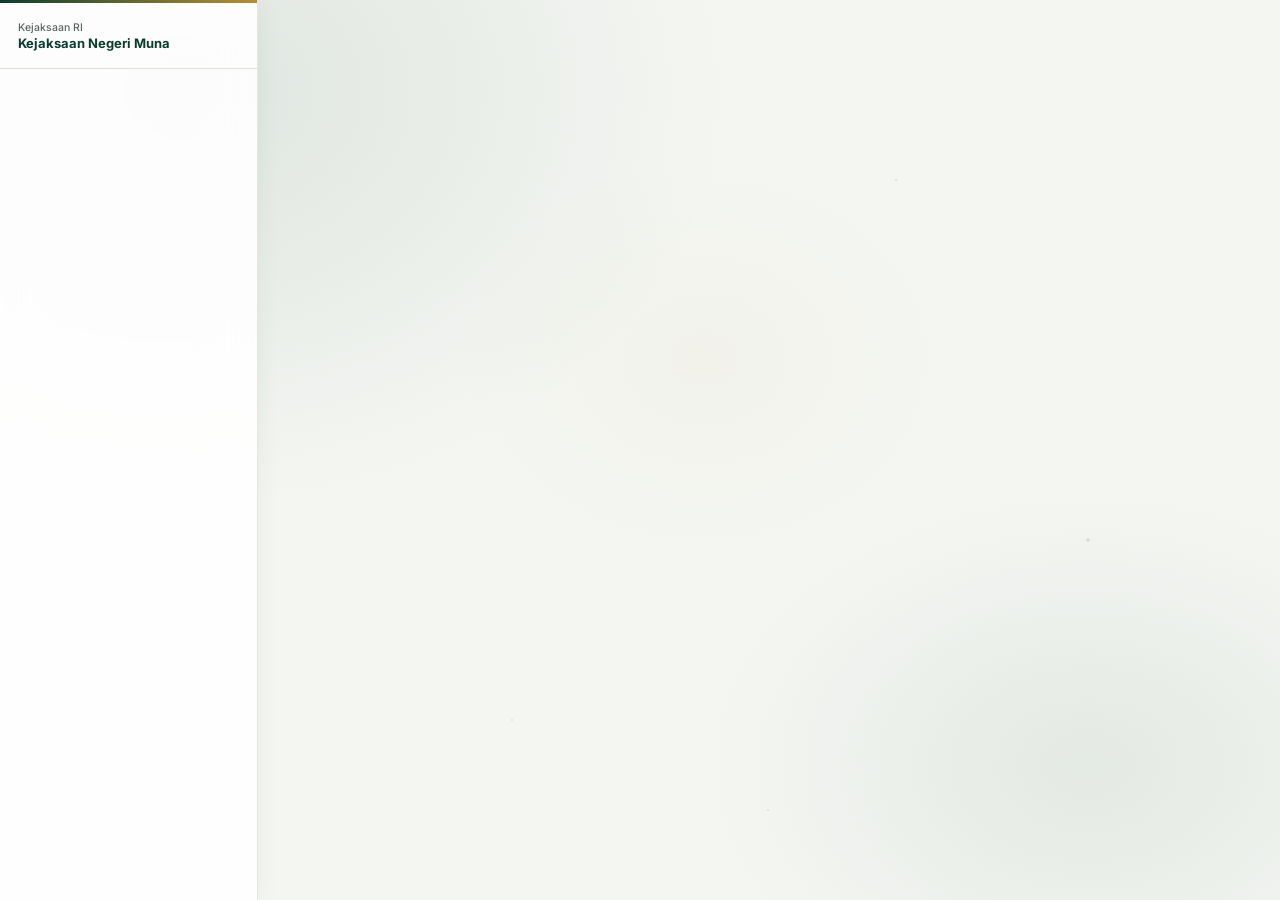
==== commit 7c966522: "Update dashboard.html" ====
--- a/dashboard.html
+++ b/dashboard.html
@@ -31,1924 +31,3 @@
 
     <!-- Nav -->
     <nav class="sb-nav">
-      <p class="sb-section-label">Menu Utama</p>
-      <ul class="nav-list">
-
-        <li class="nav-item active" data-page="capaian">
-          <svg viewBox="0 0 24 24" fill="none" stroke="currentColor" stroke-width="2" stroke-linecap="round" stroke-linejoin="round">
-            <line x1="18" y1="20" x2="18" y2="10"/><line x1="12" y1="20" x2="12" y2="4"/>
-            <line x1="6" y1="20" x2="6" y2="14"/>
-          </svg>
-          Capaian Kinerja
-        </li>
-
-        <li class="nav-item" data-page="aplikasi">
-          <svg viewBox="0 0 24 24" fill="none" stroke="currentColor" stroke-width="2" stroke-linecap="round" stroke-linejoin="round">
-            <rect x="3" y="3" width="7" height="7" rx="1"/>
-            <rect x="14" y="3" width="7" height="7" rx="1"/>
-            <rect x="3" y="14" width="7" height="7" rx="1"/>
-            <rect x="14" y="14" width="7" height="7" rx="1"/>
-          </svg>
-          Aplikasi Intelijen
-          <span class="nav-badge">4</span>
-        </li>
-
-        <li class="nav-item" data-page="peralatan">
-          <svg viewBox="0 0 24 24" fill="none" stroke="currentColor" stroke-width="2" stroke-linecap="round" stroke-linejoin="round">
-            <path d="M14.7 6.3a1 1 0 0 0 0 1.4l1.6 1.6a1 1 0 0 0 1.4 0l3.77-3.77a6 6 0 0 1-7.94 7.94l-6.91 6.91a2.12 2.12 0 0 1-3-3l6.91-6.91a6 6 0 0 1 7.94-7.94l-3.76 3.76z"/>
-          </svg>
-          Peralatan Intelijen
-          <span class="nav-badge" id="prNavBadge">0</span>
-        </li>
-
-        <li class="nav-item" data-page="datapeta">
-          <svg viewBox="0 0 24 24" fill="none" stroke="currentColor" stroke-width="2" stroke-linecap="round" stroke-linejoin="round">
-            <polygon points="1 6 1 22 8 18 16 22 23 18 23 2 16 6 8 2 1 6"/>
-            <line x1="8" y1="2" x2="8" y2="18"/>
-            <line x1="16" y1="6" x2="16" y2="22"/>
-          </svg>
-          Data Peta Intelijen
-          <span class="nav-badge" style="background:#2E9A6B;">GIS</span>
-        </li>
-
-        <li class="nav-item" data-page="perkara">
-          <svg viewBox="0 0 24 24" fill="none" stroke="currentColor" stroke-width="2" stroke-linecap="round" stroke-linejoin="round">
-            <path d="M12 2 2 7l10 5 10-5-10-5z"/>
-            <path d="M2 17l10 5 10-5"/>
-            <path d="M2 12l10 5 10-5"/>
-          </svg>
-          Data Perkara
-          <span class="nav-badge" style="background:#D94A4A;">SPDP</span>
-        </li>
-
-      </ul>
-
-      <p class="sb-section-label">Lainnya</p>
-      <ul class="nav-list">
-
-        <li class="nav-item" data-page="projek">
-          <svg viewBox="0 0 24 24" fill="none" stroke="currentColor" stroke-width="2" stroke-linecap="round" stroke-linejoin="round">
-            <rect x="3" y="7" width="18" height="13" rx="2"/>
-            <path d="M8 7V5a2 2 0 0 1 2-2h4a2 2 0 0 1 2 2v2"/>
-            <line x1="3" y1="12" x2="21" y2="12"/>
-            <line x1="10" y1="12" x2="14" y2="12"/>
-          </svg>
-          Manajemen Kegiatan
-          <span class="nav-badge" id="projNavBadge" style="background:#B8902E;color:#fff;">0</span>
-        </li>
-
-        <li class="nav-item" data-page="kalender">
-          <svg viewBox="0 0 24 24" fill="none" stroke="currentColor" stroke-width="2" stroke-linecap="round" stroke-linejoin="round">
-            <rect x="3" y="4" width="18" height="18" rx="2" ry="2"/>
-            <line x1="16" y1="2" x2="16" y2="6"/>
-            <line x1="8" y1="2" x2="8" y2="6"/>
-            <line x1="3" y1="10" x2="21" y2="10"/>
-          </svg>
-          Kalender Kegiatan
-          <span class="nav-badge kal-nav-badge" id="kalNavBadge" style="display:none;background:#D94A4A;">0</span>
-        </li>
-
-        <li class="nav-item" data-page="dokumen">
-          <svg viewBox="0 0 24 24" fill="none" stroke="currentColor" stroke-width="2" stroke-linecap="round" stroke-linejoin="round">
-            <path d="M14 2H6a2 2 0 0 0-2 2v16a2 2 0 0 0 2 2h12a2 2 0 0 0 2-2V8z"/>
-            <polyline points="14 2 14 8 20 8"/>
-            <path d="M12 18v-6"/><path d="M9 15l3-3 3 3"/>
-          </svg>
-          Buat Dokumen AI
-          <span class="nav-badge" style="background:#7C5CBF;">AI</span>
-        </li>
-
-        <li class="nav-item" data-page="pengaturan">
-          <svg viewBox="0 0 24 24" fill="none" stroke="currentColor" stroke-width="2" stroke-linecap="round" stroke-linejoin="round">
-            <circle cx="12" cy="12" r="3"/>
-            <path d="M19.4 15a1.65 1.65 0 0 0 .33 1.82l.06.06a2 2 0 0 1-2.83 2.83l-.06-.06a1.65 1.65 0 0 0-1.82-.33 1.65 1.65 0 0 0-1 1.51V21a2 2 0 0 1-4 0v-.09A1.65 1.65 0 0 0 9 19.4a1.65 1.65 0 0 0-1.82.33l-.06.06a2 2 0 0 1-2.83-2.83l.06-.06A1.65 1.65 0 0 0 4.68 15a1.65 1.65 0 0 0-1.51-1H3a2 2 0 0 1 0-4h.09A1.65 1.65 0 0 0 4.6 9a1.65 1.65 0 0 0-.33-1.82l-.06-.06a2 2 0 0 1 2.83-2.83l.06.06A1.65 1.65 0 0 0 9 4.68a1.65 1.65 0 0 0 1-1.51V3a2 2 0 0 1 4 0v.09a1.65 1.65 0 0 0 1 1.51 1.65 1.65 0 0 0 1.82-.33l.06-.06a2 2 0 0 1 2.83 2.83l-.06.06A1.65 1.65 0 0 0 19.4 9a1.65 1.65 0 0 0 1.51 1H21a2 2 0 0 1 0 4h-.09a1.65 1.65 0 0 0-1.51 1z"/>
-          </svg>
-          Pengaturan
-        </li>
-
-      </ul>
-    </nav>
-
-    <!-- Footer -->
-    <div class="sb-footer">
-      <div class="berakhlak-card">
-        <div class="bak-tag">Trapsila Adhyaksa</div>
-        <div class="bak-title">BerAKHLAK</div>
-        <div class="bak-desc">Berorientasi Pelayanan, Akuntabel, Kompeten, Harmonis, Loyal, Adaptif, Kolaboratif</div>
-      </div>
-      <div class="sb-online">
-        <span class="online-dot"></span>
-        Sistem aktif
-      </div>
-      <a href="index.html" class="sb-logout" id="logoutBtn">
-        <svg viewBox="0 0 24 24" fill="none" stroke="currentColor" stroke-width="2" stroke-linecap="round" stroke-linejoin="round">
-          <path d="M9 21H5a2 2 0 0 1-2-2V5a2 2 0 0 1 2-2h4"/>
-          <polyline points="16 17 21 12 16 7"/>
-          <line x1="21" y1="12" x2="9" y2="12"/>
-        </svg>
-        Keluar dari sistem
-      </a>
-    </div>
-
-  </aside>
-  <!-- /SIDEBAR -->
-
-
-  <!-- ============ MAIN AREA ============ -->
-  <div class="main-area">
-
-    <!-- TOPBAR -->
-    <header class="topbar">
-      <div style="display:flex;align-items:center;gap:10px;">
-        <img
-          src="https://raw.github.com/ungumanggis199-svg/sistemintelijenmuna/main/Logo-Kejaksaan2.png"
-          alt="" style="width:28px;opacity:.7;"
-          onerror="this.style.display='none'">
-      </div>
-      <div class="topbar-hero">
-        <div class="th-eyebrow">Sistem Informasi</div>
-        <h1>Intelijen &nbsp;·&nbsp; Kejaksaan Negeri Muna</h1>
-      </div>
-      <div class="topbar-right">
-        <button class="notif-btn" id="notifBtn" title="Pengingat rencana kegiatan" onclick="kalToggleNotifPanel(event)" aria-haspopup="true" aria-expanded="false">
-          <svg viewBox="0 0 24 24" fill="none" stroke="currentColor" stroke-width="2" stroke-linecap="round" stroke-linejoin="round">
-            <path d="M18 8A6 6 0 0 0 6 8c0 7-3 9-3 9h18s-3-2-3-9"/>
-            <path d="M13.73 21a2 2 0 0 1-3.46 0"/>
-          </svg>
-          <span class="notif-dot" id="notifDot" style="display:none;"></span>
-          <span class="notif-count" id="notifCount" style="display:none;">0</span>
-        </button>
-        <div id="notifPanel" class="notif-panel" style="display:none;" role="dialog" aria-label="Pengingat rencana kegiatan"></div>
-        <div class="user-chip" id="userChip">
-          <div class="user-av" id="userAv">AD</div>
-          <div>
-            <div class="user-chip-name" id="userChipName">Admin</div>
-            <div class="user-chip-role" id="userChipRole">Intelijen</div>
-          </div>
-          <div class="user-chip-caret">
-            <svg viewBox="0 0 24 24" fill="none" stroke="currentColor" stroke-width="2" stroke-linecap="round" stroke-linejoin="round">
-              <polyline points="6 9 12 15 18 9"/>
-            </svg>
-          </div>
-        </div>
-      </div>
-    </header>
-
-    <!-- SCROLLABLE CONTENT -->
-    <div class="content">
-
-      <!-- ==================
-           PAGE: CAPAIAN KINERJA
-           ================== -->
-      <section class="page active" id="page-capaian">
-
-        <!-- Loading Overlay -->
-        <div id="capaianLoading" style="display:flex;flex-direction:column;align-items:center;justify-content:center;padding:60px 20px;gap:14px;">
-          <div style="width:36px;height:36px;border:3px solid rgba(11,61,46,0.15);border-top-color:#0B3D2E;border-radius:50%;animation:spin 0.8s linear infinite;"></div>
-          <div style="color:#8a9490;font-size:13px;">Memuat data dari Google Sheets...</div>
-        </div>
-
-        <!-- Main content (hidden until data loaded) -->
-        <div id="capaianContent" style="display:none;">
-
-        <!-- Hero Banner -->
-        <div class="hero-banner">
-          <div class="hb-left">
-            <div class="hb-eyebrow">Dashboard · Capaian Kinerja</div>
-            <div class="hb-title">Monitoring Intelijen<br>Kejaksaan Negeri Muna</div>
-            <div class="hb-sub">Profesional · Responsif · Integritas · Melayani</div>
-          </div>
-          <div class="hb-right">
-            <div class="hb-stat">
-              <div class="hb-stat-val" id="statCapaian">—</div>
-              <div class="hb-stat-label">Capaian Keseluruhan</div>
-            </div>
-            <div class="hb-stat">
-              <div class="hb-stat-val" id="statTotalTarget">—</div>
-              <div class="hb-stat-label">Total Target</div>
-            </div>
-            <div class="hb-stat">
-              <div class="hb-stat-val" id="statTotalTerlaksana">—</div>
-              <div class="hb-stat-label">Total Terlaksana</div>
-            </div>
-            <div class="hb-stat">
-              <div class="hb-stat-val" id="statSerapan">—</div>
-              <div class="hb-stat-label">Serapan Anggaran</div>
-            </div>
-          </div>
-        </div>
-
-        <!-- KPI Grid -->
-        <div class="kpi-grid">
-
-          <div class="kpi-card">
-            <div class="kpi-icon">
-              <svg viewBox="0 0 24 24" fill="none" stroke="currentColor" stroke-width="2" stroke-linecap="round" stroke-linejoin="round">
-                <circle cx="12" cy="12" r="10"/>
-                <polyline points="12 6 12 12 16 14"/>
-              </svg>
-            </div>
-            <div class="kpi-body">
-              <div class="kpi-label">Total Jenis Kegiatan</div>
-              <div class="kpi-value" id="kpiJenisKegiatan">—</div>
-              <div class="kpi-delta up" id="kpiJenisKegiatanSub">Data dari Google Sheets</div>
-            </div>
-          </div>
-
-          <div class="kpi-card">
-            <div class="kpi-icon">
-              <svg viewBox="0 0 24 24" fill="none" stroke="currentColor" stroke-width="2" stroke-linecap="round" stroke-linejoin="round">
-                <path d="M17 21v-2a4 4 0 0 0-4-4H5a4 4 0 0 0-4 4v2"/>
-                <circle cx="9" cy="7" r="4"/>
-                <path d="M23 21v-2a4 4 0 0 0-3-3.87"/>
-                <path d="M16 3.13a4 4 0 0 1 0 7.75"/>
-              </svg>
-            </div>
-            <div class="kpi-body">
-              <div class="kpi-label">Total Target Kegiatan</div>
-              <div class="kpi-value" id="kpiTotalTarget">—</div>
-              <div class="kpi-delta up">Akumulasi semua kegiatan</div>
-            </div>
-          </div>
-
-          <div class="kpi-card">
-            <div class="kpi-icon">
-              <svg viewBox="0 0 24 24" fill="none" stroke="currentColor" stroke-width="2" stroke-linecap="round" stroke-linejoin="round">
-                <path d="M12 22s8-4 8-10V5l-8-3-8 3v7c0 6 8 10 8 10z"/>
-              </svg>
-            </div>
-            <div class="kpi-body">
-              <div class="kpi-label">Total Terlaksana</div>
-              <div class="kpi-value" id="kpiTotalTerlaksana">—</div>
-              <div class="kpi-delta up" id="kpiTerlaksanaDelta">Kegiatan selesai dilaksanakan</div>
-            </div>
-          </div>
-
-          <div class="kpi-card">
-            <div class="kpi-icon gold-bg">
-              <svg viewBox="0 0 24 24" fill="none" stroke="currentColor" stroke-width="2" stroke-linecap="round" stroke-linejoin="round">
-                <polyline points="22 12 18 12 15 21 9 3 6 12 2 12"/>
-              </svg>
-            </div>
-            <div class="kpi-body">
-              <div class="kpi-label">Persentase Capaian</div>
-              <div class="kpi-value" id="kpiPersenCapaian" style="color:var(--gold);">—</div>
-              <div class="kpi-delta" id="kpiCapaianDelta">Terlaksana / Target × 100</div>
-            </div>
-          </div>
-
-        </div>
-        <!-- /KPI Grid -->
-
-        <!-- ==== ANGGARAN CAPAIAN KINERJA (sheet CAPAIAN KINERJA) ==== -->
-        <section class="dipa-section" id="capAnggaranSection" aria-label="Anggaran Capaian Kinerja"></section>
-
-        <!-- ==== ANGGARAN DIPA KEJATI 2026 (sheet DIPA KEJATI 2026) ==== -->
-        <section class="dipa-section" id="dipaSection" aria-label="Anggaran DIPA KEJATI 2026"></section>
-
-        <!-- Quick Access -->
-        <div class="qa-section">
-          <div class="qa-title">
-            <svg viewBox="0 0 24 24" fill="none" stroke="currentColor" stroke-width="2" stroke-linecap="round" stroke-linejoin="round">
-              <polygon points="13 2 3 14 12 14 11 22 21 10 12 10 13 2"/>
-            </svg>
-            Akses Cepat
-          </div>
-          <div class="qa-grid">
-
-            <div class="qa-card" data-page="capaian">
-              <div class="qa-icon">
-                <svg viewBox="0 0 24 24" fill="none" stroke="currentColor" stroke-width="2" stroke-linecap="round" stroke-linejoin="round">
-                  <line x1="18" y1="20" x2="18" y2="10"/>
-                  <line x1="12" y1="20" x2="12" y2="4"/>
-                  <line x1="6" y1="20" x2="6" y2="14"/>
-                </svg>
-              </div>
-              <div class="qa-card-title">Capaian Kinerja</div>
-              <div class="qa-card-sub">
-                Lihat Statistik
-                <svg viewBox="0 0 24 24" fill="none" stroke="currentColor" stroke-width="2.5" stroke-linecap="round" stroke-linejoin="round">
-                  <polyline points="9 18 15 12 9 6"/>
-                </svg>
-              </div>
-            </div>
-
-            <div class="qa-card" data-page="aplikasi">
-              <div class="qa-icon">
-                <svg viewBox="0 0 24 24" fill="none" stroke="currentColor" stroke-width="2" stroke-linecap="round" stroke-linejoin="round">
-                  <rect x="3" y="3" width="7" height="7" rx="1"/>
-                  <rect x="14" y="3" width="7" height="7" rx="1"/>
-                  <rect x="3" y="14" width="7" height="7" rx="1"/>
-                  <rect x="14" y="14" width="7" height="7" rx="1"/>
-                </svg>
-              </div>
-              <div class="qa-card-title">Aplikasi Intelijen</div>
-              <div class="qa-card-sub">
-                Kelola Aplikasi
-                <svg viewBox="0 0 24 24" fill="none" stroke="currentColor" stroke-width="2.5" stroke-linecap="round" stroke-linejoin="round">
-                  <polyline points="9 18 15 12 9 6"/>
-                </svg>
-              </div>
-            </div>
-
-            <div class="qa-card" data-page="peralatan">
-              <div class="qa-icon">
-                <svg viewBox="0 0 24 24" fill="none" stroke="currentColor" stroke-width="2" stroke-linecap="round" stroke-linejoin="round">
-                  <path d="M14.7 6.3a1 1 0 0 0 0 1.4l1.6 1.6a1 1 0 0 0 1.4 0l3.77-3.77a6 6 0 0 1-7.94 7.94l-6.91 6.91a2.12 2.12 0 0 1-3-3l6.91-6.91a6 6 0 0 1 7.94-7.94l-3.76 3.76z"/>
-                </svg>
-              </div>
-              <div class="qa-card-title">Peralatan Intelijen</div>
-              <div class="qa-card-sub">
-                Data & Inventaris
-                <svg viewBox="0 0 24 24" fill="none" stroke="currentColor" stroke-width="2.5" stroke-linecap="round" stroke-linejoin="round">
-                  <polyline points="9 18 15 12 9 6"/>
-                </svg>
-              </div>
-            </div>
-
-            <div class="qa-card" data-page="kalender">
-              <div class="qa-icon">
-                <svg viewBox="0 0 24 24" fill="none" stroke="currentColor" stroke-width="2" stroke-linecap="round" stroke-linejoin="round">
-                  <rect x="3" y="4" width="18" height="18" rx="2" ry="2"/>
-                  <line x1="16" y1="2" x2="16" y2="6"/><line x1="8" y1="2" x2="8" y2="6"/><line x1="3" y1="10" x2="21" y2="10"/>
-                </svg>
-              </div>
-              <div class="qa-card-title">Kalender Kegiatan</div>
-              <div class="qa-card-sub">
-                Rencana Kegiatan
-                <svg viewBox="0 0 24 24" fill="none" stroke="currentColor" stroke-width="2.5" stroke-linecap="round" stroke-linejoin="round">
-                  <polyline points="9 18 15 12 9 6"/>
-                </svg>
-              </div>
-            </div>
-
-          </div>
-        </div>
-
-        </div><!-- /capaianContent -->
-
-      </section>
-      <!-- /PAGE CAPAIAN -->
-
-
-      <!-- ==================
-           PAGE: APLIKASI INTELIJEN
-           ================== -->
-      <section class="page" id="page-aplikasi">
-
-        <!-- Header -->
-        <div class="hero-banner" style="margin-bottom:14px;">
-          <div class="hb-left">
-            <div class="hb-eyebrow">Dashboard · Aplikasi Intelijen</div>
-            <div class="hb-title">Aplikasi Intelijen<br>Kejaksaan Negeri Muna</div>
-            <div class="hb-sub">Daftar aplikasi intelijen yang terdaftar dan aktif digunakan</div>
-          </div>
-          <div class="hb-right">
-            <div class="hb-stat">
-              <div class="hb-stat-val" id="apStatTotal">—</div>
-              <div class="hb-stat-label">Total Aplikasi</div>
-            </div>
-          </div>
-        </div>
-
-        <!-- Grid Aplikasi -->
-        <div class="ap-grid" id="apGrid"></div>
-
-      </section>
-
-      <!-- MODAL TAMBAH APLIKASI -->
-      <div id="apModal" style="display:none;position:fixed;inset:0;background:rgba(0,0,0,0.5);z-index:1000;align-items:center;justify-content:center;">
-        <div style="background:#fff;border-radius:16px;padding:24px;max-width:460px;width:92%;max-height:90vh;overflow-y:auto;box-shadow:0 10px 40px rgba(0,0,0,0.25);">
-          <div style="display:flex;justify-content:space-between;align-items:center;margin-bottom:18px;">
-            <h3 style="margin:0;font-size:16px;color:#0B3D2E;">➕ Tambah Aplikasi Baru</h3>
-            <button onclick="apCloseModal()" style="background:none;border:none;cursor:pointer;font-size:22px;color:#888;line-height:1;">×</button>
-          </div>
-          <div style="display:flex;flex-direction:column;gap:14px;">
-            <div>
-              <label style="font-size:12.5px;font-weight:600;color:#4a5568;display:block;margin-bottom:5px;">Judul Aplikasi *</label>
-              <input id="ap-judul" type="text" placeholder="Contoh: Inteliz" style="width:100%;padding:9px 12px;border:1.5px solid rgba(11,61,46,0.2);border-radius:8px;font-size:13px;outline:none;box-sizing:border-box;">
-            </div>
-            <div>
-              <label style="font-size:12.5px;font-weight:600;color:#4a5568;display:block;margin-bottom:5px;">Link Aplikasi *</label>
-              <input id="ap-link" type="url" placeholder="https://contoh-aplikasi.kejaksaan.go.id/login" style="width:100%;padding:9px 12px;border:1.5px solid rgba(11,61,46,0.2);border-radius:8px;font-size:13px;outline:none;box-sizing:border-box;">
-            </div>
-            <div>
-              <label style="font-size:12.5px;font-weight:600;color:#4a5568;display:block;margin-bottom:5px;">Deskripsi Singkat</label>
-              <input id="ap-desc" type="text" placeholder="Contoh: Sistem pelaporan kegiatan intelijen" style="width:100%;padding:9px 12px;border:1.5px solid rgba(11,61,46,0.2);border-radius:8px;font-size:13px;outline:none;box-sizing:border-box;">
-            </div>
-            <div>
-              <label style="font-size:12.5px;font-weight:600;color:#4a5568;display:block;margin-bottom:5px;">Upload Gambar Logo</label>
-              <input id="ap-logo-file" type="file" accept="image/png,image/jpeg,image/svg+xml,image/webp" onchange="apPreviewLogo(event)" style="width:100%;padding:8px 10px;border:1.5px solid rgba(11,61,46,0.2);border-radius:8px;font-size:12.5px;outline:none;box-sizing:border-box;background:#fff;">
-              <div style="font-size:11px;color:#8a9490;margin-top:5px;line-height:1.5;">
-                Ukuran gambar yang disarankan <b>200 × 200 px</b> (rasio 1:1), format PNG/JPG/SVG dengan latar belakang transparan, maksimal 2 MB agar tampil rapi pada kartu aplikasi.
-              </div>
-              <div id="ap-logo-preview-wrap" style="display:none;align-items:center;gap:10px;margin-top:10px;">
-                <img id="ap-logo-preview" style="width:52px;height:52px;object-fit:contain;border-radius:10px;border:1.5px solid rgba(11,61,46,0.15);background:#F4F6F2;padding:4px;">
-                <span style="font-size:12px;color:#4a5568;">Pratinjau logo</span>
-              </div>
-            </div>
-            <div style="display:flex;gap:10px;margin-top:4px;">
-              <button onclick="apSaveApp()" style="flex:1;padding:10px;background:#0B3D2E;color:#fff;border:none;border-radius:9px;cursor:pointer;font-size:13.5px;font-weight:600;">Simpan Aplikasi</button>
-              <button onclick="apCloseModal()" style="padding:10px 18px;background:rgba(0,0,0,0.06);color:#4a5568;border:none;border-radius:9px;cursor:pointer;font-size:13.5px;">Batal</button>
-            </div>
-          </div>
-        </div>
-      </div>
-
-
-      <!-- ==================
-           PAGE: PERALATAN
-           ================== -->
-      <section class="page" id="page-peralatan">
-
-        <!-- Header -->
-        <div class="hero-banner" style="margin-bottom:14px;">
-          <div class="hb-left">
-            <div class="hb-eyebrow">Dashboard · Peralatan Intelijen</div>
-            <div class="hb-title">Peralatan Intelijen<br>Kejaksaan Negeri Muna</div>
-            <div class="hb-sub">Daftar peralatan dan perangkat pendukung kegiatan intelijen</div>
-          </div>
-          <div class="hb-right">
-            <div class="hb-stat">
-              <div class="hb-stat-val" id="prStatTotal">—</div>
-              <div class="hb-stat-label">Total Peralatan</div>
-            </div>
-          </div>
-        </div>
-
-        <!-- Grid Peralatan -->
-        <div class="ap-grid" id="prGrid"></div>
-
-      </section>
-
-      <!-- MODAL TAMBAH PERALATAN -->
-      <div id="prModal" style="display:none;position:fixed;inset:0;background:rgba(0,0,0,0.5);z-index:1000;align-items:center;justify-content:center;">
-        <div style="background:#fff;border-radius:16px;padding:24px;max-width:460px;width:92%;max-height:90vh;overflow-y:auto;box-shadow:0 10px 40px rgba(0,0,0,0.25);">
-          <div style="display:flex;justify-content:space-between;align-items:center;margin-bottom:18px;">
-            <h3 style="margin:0;font-size:16px;color:#0B3D2E;">➕ Tambah Peralatan Baru</h3>
-            <button onclick="prCloseModal()" style="background:none;border:none;cursor:pointer;font-size:22px;color:#888;line-height:1;">×</button>
-          </div>
-          <div style="display:flex;flex-direction:column;gap:14px;">
-            <div>
-              <label style="font-size:12.5px;font-weight:600;color:#4a5568;display:block;margin-bottom:5px;">Nama Peralatan *</label>
-              <input id="pr-judul" type="text" placeholder="Contoh: Drone Pemantauan" style="width:100%;padding:9px 12px;border:1.5px solid rgba(11,61,46,0.2);border-radius:8px;font-size:13px;outline:none;box-sizing:border-box;">
-            </div>
-            <div>
-              <label style="font-size:12.5px;font-weight:600;color:#4a5568;display:block;margin-bottom:5px;">Link Peralatan / Panduan</label>
-              <input id="pr-link" type="url" placeholder="https://contoh-perangkat.kejaksaan.go.id (opsional)" style="width:100%;padding:9px 12px;border:1.5px solid rgba(11,61,46,0.2);border-radius:8px;font-size:13px;outline:none;box-sizing:border-box;">
-              <div style="font-size:11px;color:#8a9490;margin-top:5px;">Opsional — isi jika peralatan memiliki aplikasi, dasbor, atau dokumen panduan.</div>
-            </div>
-            <div>
-              <label style="font-size:12.5px;font-weight:600;color:#4a5568;display:block;margin-bottom:5px;">Deskripsi Singkat</label>
-              <input id="pr-desc" type="text" placeholder="Contoh: Pemantauan udara untuk kegiatan pengamanan" style="width:100%;padding:9px 12px;border:1.5px solid rgba(11,61,46,0.2);border-radius:8px;font-size:13px;outline:none;box-sizing:border-box;">
-            </div>
-            <div>
-              <label style="font-size:12.5px;font-weight:600;color:#4a5568;display:block;margin-bottom:5px;">Upload Gambar Peralatan</label>
-              <input id="pr-logo-file" type="file" accept="image/png,image/jpeg,image/svg+xml,image/webp" onchange="prPreviewLogo(event)" style="width:100%;padding:8px 10px;border:1.5px solid rgba(11,61,46,0.2);border-radius:8px;font-size:12.5px;outline:none;box-sizing:border-box;background:#fff;">
-              <div style="font-size:11px;color:#8a9490;margin-top:5px;line-height:1.5;">
-                Ukuran gambar yang disarankan <b>200 × 200 px</b> (rasio 1:1), format PNG/JPG/SVG, maksimal 2 MB agar tampil rapi pada kartu peralatan.
-              </div>
-              <div id="pr-logo-preview-wrap" style="display:none;align-items:center;gap:10px;margin-top:10px;">
-                <img id="pr-logo-preview" alt="" style="width:52px;height:52px;object-fit:contain;border-radius:10px;border:1.5px solid rgba(11,61,46,0.15);background:#F4F6F2;padding:4px;">
-                <span style="font-size:12px;color:#4a5568;">Pratinjau gambar</span>
-              </div>
-            </div>
-            <div style="display:flex;gap:10px;margin-top:4px;">
-              <button onclick="prSaveItem()" style="flex:1;padding:10px;background:#0B3D2E;color:#fff;border:none;border-radius:9px;cursor:pointer;font-size:13.5px;font-weight:600;">Simpan Peralatan</button>
-              <button onclick="prCloseModal()" style="padding:10px 18px;background:rgba(0,0,0,0.06);color:#4a5568;border:none;border-radius:9px;cursor:pointer;font-size:13.5px;">Batal</button>
-            </div>
-          </div>
-        </div>
-      </div>
-
-
-      <!-- ==================
-           PAGE: DATA PETA GIS
-           ================== -->
-      <section class="page" id="page-datapeta">
-
-        <!-- Header -->
-        <div class="hero-banner" style="margin-bottom:14px;">
-          <div class="hb-left">
-            <div class="hb-eyebrow">Dashboard · Data Peta Intelijen</div>
-            <div class="hb-title">Peta Bidang Intelijen<br>Wilayah Muna &amp; Buton</div>
-            <div class="hb-sub">Visualisasi GIS Kejaksaan Negeri Muna</div>
-          </div>
-          <div class="hb-right">
-            <div class="hb-stat">
-              <div class="hb-stat-val" id="gisStatTotal">—</div>
-              <div class="hb-stat-label">Total Kejadian</div>
-            </div>
-            <div class="hb-stat">
-              <div class="hb-stat-val" id="gisStatBidang">—</div>
-              <div class="hb-stat-label">Bidang Aktif</div>
-            </div>
-          </div>
-        </div>
-
-        <!-- Filter Bar -->
-        <div style="display:flex;gap:10px;flex-wrap:wrap;margin-bottom:14px;align-items:center;">
-          <select id="gisFilterBidang" style="padding:8px 14px;border:1.5px solid rgba(11,61,46,0.18);border-radius:8px;font-size:13px;color:#1a2e22;background:#fff;cursor:pointer;outline:none;">
-            <option value="">Semua Bidang</option>
-            <option value="IDEOLOGI POLITIK PERTAHANAN DAN KEAMANAN">Ipolhankam</option>
-            <option value="SOSIAL BUDAYA DAN KEMASYARAKATAN">Sosbud</option>
-            <option value="EKONOMI DAN KEUANGAN">Ekonomi &amp; Keuangan</option>
-            <option value="PENGAMANAN PEMBANGUNAN STRATEGIS">Pembangunan Strategis</option>
-            <option value="TEKNOLOGI INFORMASI DAN PRODUKSI INTELIJEN">TI &amp; Produksi Intelijen</option>
-          </select>
-          <button id="gisRefreshBtn" onclick="loadGisData()" style="padding:8px 16px;background:#0B3D2E;color:#fff;border:none;border-radius:8px;cursor:pointer;font-size:13px;display:flex;align-items:center;gap:6px;">
-            <svg viewBox="0 0 24 24" fill="none" stroke="currentColor" stroke-width="2.5" width="14" height="14" stroke-linecap="round" stroke-linejoin="round">
-              <polyline points="23 4 23 10 17 10"/><path d="M20.49 15a9 9 0 1 1-2.12-9.36L23 10"/>
-            </svg>
-            Refresh Data
-          </button>
-          <span id="gisLastUpdate" style="font-size:12px;color:#8a9490;margin-left:4px;"></span>
-        </div>
-
-        <!-- Map + Sidebar Layout -->
-        <div style="display:grid;grid-template-columns:1fr 300px;gap:14px;align-items:start;">
-
-          <!-- Leaflet Map -->
-          <div class="panel" style="padding:0;overflow:hidden;border-radius:14px;">
-            <div id="gisLoadingMap" style="display:flex;flex-direction:column;align-items:center;justify-content:center;height:480px;gap:12px;background:#f8faf9;">
-              <div style="width:36px;height:36px;border:3px solid rgba(11,61,46,0.15);border-top-color:#0B3D2E;border-radius:50%;animation:spin 0.8s linear infinite;"></div>
-              <div style="color:#8a9490;font-size:13px;">Memuat peta dan data kejadian...</div>
-            </div>
-            <div id="gisMap" style="height:480px;display:none;border-radius:14px;"></div>
-          </div>
-
-          <!-- Sidebar: Legend + Table -->
-          <div style="display:flex;flex-direction:column;gap:12px;">
-
-            <!-- Legenda Bidang -->
-            <div class="panel">
-              <div class="panel-head">
-                <div class="ph-left">
-                  <svg viewBox="0 0 24 24" fill="none" stroke="currentColor" stroke-width="2" stroke-linecap="round" stroke-linejoin="round" style="width:16px;height:16px;">
-                    <circle cx="12" cy="12" r="10"/><line x1="12" y1="8" x2="12" y2="16"/><line x1="8" y1="12" x2="16" y2="12"/>
-                  </svg>
-                  <h3>Legenda Bidang</h3>
-                </div>
-              </div>
-              <div id="gisLegend" style="font-size:12px;line-height:1.6;">
-                <!-- diisi dinamis -->
-              </div>
-            </div>
-
-            <!-- Tabel Data -->
-            <div class="panel" style="flex:1;">
-              <div class="panel-head">
-                <div class="ph-left">
-                  <svg viewBox="0 0 24 24" fill="none" stroke="currentColor" stroke-width="2" stroke-linecap="round" stroke-linejoin="round" style="width:16px;height:16px;">
-                    <line x1="8" y1="6" x2="21" y2="6"/><line x1="8" y1="12" x2="21" y2="12"/><line x1="8" y1="18" x2="21" y2="18"/>
-                    <line x1="3" y1="6" x2="3.01" y2="6"/><line x1="3" y1="12" x2="3.01" y2="12"/><line x1="3" y1="18" x2="3.01" y2="18"/>
-                  </svg>
-                  <h3>Daftar Kejadian</h3>
-                </div>
-                <span id="gisDataCount" class="panel-tag">0 data</span>
-              </div>
-              <div id="gisTabel" style="max-height:320px;overflow-y:auto;font-size:12px;">
-                <div style="color:#aaa;text-align:center;padding:20px;">Memuat data...</div>
-              </div>
-            </div>
-
-          </div>
-          <!-- /sidebar -->
-
-        </div>
-        <!-- /map layout -->
-
-      </section>
-      <!-- /PAGE DATA PETA GIS -->
-
-
-      <!-- ==================
-           PAGE: DATA PERKARA (SPDP)
-           ================== -->
-      <section class="page" id="page-perkara">
-
-        <!-- Header -->
-        <div class="hero-banner" style="margin-bottom:14px;">
-          <div class="hb-left">
-            <div class="hb-eyebrow">Dashboard · Data Perkara</div>
-            <div class="hb-title">Peta Sebaran Perkara<br>SPDP Wilayah Muna &amp; Buton Utara</div>
-            <div class="hb-sub">Rekap Surat Pemberitahuan Dimulainya Penyidikan (SPDP)</div>
-          </div>
-          <div class="hb-right">
-            <div class="hb-stat">
-              <div class="hb-stat-val" id="prkStatTotal">—</div>
-              <div class="hb-stat-label">Total Perkara</div>
-            </div>
-            <div class="hb-stat">
-              <div class="hb-stat-val" id="prkStatTahap2">—</div>
-              <div class="hb-stat-label">Menjadi Berkas (Tahap 2)</div>
-            </div>
-            <div class="hb-stat">
-              <div class="hb-stat-val" id="prkStatSp3">—</div>
-              <div class="hb-stat-label">Dihentikan (SP-3)</div>
-            </div>
-          </div>
-        </div>
-
-        <!-- Toolbar filter -->
-        <div class="prk-toolbar">
-          <div class="prk-search">
-            <svg viewBox="0 0 24 24" fill="none" stroke="currentColor" stroke-width="2.2" stroke-linecap="round" stroke-linejoin="round"><circle cx="11" cy="11" r="7"/><line x1="21" y1="21" x2="16.65" y2="16.65"/></svg>
-            <input id="prkSearch" type="text" placeholder="Cari tersangka, kecamatan, lokasi, atau no. SPDP...">
-          </div>
-          <select id="prkFilterKabupaten" class="prk-select" aria-label="Kabupaten">
-            <option value="">Semua Kabupaten</option>
-            <option value="MUNA">Kab. Muna</option>
-            <option value="MUNA BARAT">Kab. Muna Barat</option>
-            <option value="BUTON UTARA">Kab. Buton Utara</option>
-          </select>
-          <select id="prkFilterStatus" class="prk-select" aria-label="Status laporan">
-            <option value="">Semua Status</option>
-            <option value="TAHAP 1">Tahap 1</option>
-            <option value="TAHAP 2">Tahap 2</option>
-            <option value="PENGEMBALIAN SPDP">Pengembalian SPDP</option>
-            <option value="DIHENTIKAN (SP-3)">Dihentikan (SP-3)</option>
-            <option value="SPDP DITERIMA">SPDP Diterima (pra-Tahap 1)</option>
-          </select>
-          <select id="prkFilterPidana" class="prk-select" style="max-width:210px;" aria-label="Jenis pidana">
-            <option value="">Semua Jenis Pidana</option>
-          </select>
-          <select id="prkFilterBulan" class="prk-select" aria-label="Bulan">
-            <option value="">Semua Bulan</option>
-            <option value="1">Januari</option><option value="2">Februari</option><option value="3">Maret</option>
-            <option value="4">April</option><option value="5">Mei</option><option value="6">Juni</option>
-            <option value="7">Juli</option><option value="8">Agustus</option><option value="9">September</option>
-            <option value="10">Oktober</option><option value="11">November</option><option value="12">Desember</option>
-          </select>
-          <select id="prkFilterTahun" class="prk-select" aria-label="Tahun">
-            <option value="">Semua Tahun</option>
-          </select>
-          <button type="button" class="prk-btn-ghost" onclick="prkResetFilter()" title="Hapus semua filter">✕ Reset</button>
-          <button type="button" id="prkSyncBtn" class="prk-btn-sync" onclick="prkSyncPidum()" title="Ambil perkara baru dari SIAP PIDUM sekarang">⇄ SIAP PIDUM</button>
-          <button type="button" id="prkRefreshBtn" class="prk-btn" onclick="loadPrkData()" title="Muat ulang data">
-            <svg viewBox="0 0 24 24" fill="none" stroke="currentColor" stroke-width="2.5" width="13" height="13" stroke-linecap="round" stroke-linejoin="round"><polyline points="23 4 23 10 17 10"/><path d="M20.49 15a9 9 0 1 1-2.12-9.36L23 10"/></svg>
-            Refresh
-          </button>
-        </div>
-        <div class="prk-active" id="prkActive"></div>
-        <div class="prk-sync-info" id="prkSyncInfo" style="display:none;"></div>
-
-        <!-- Kartu status (klik untuk memfilter) -->
-        <div class="prk-status-cards" id="prkStatusCards"></div>
-
-        <!-- Peta + daftar -->
-        <div class="prk-layout">
-          <div class="prk-map-card">
-            <div id="prkLoadingMap" class="prk-map-loading">
-              <div class="dipa-spinner"></div>
-              <div>Memuat peta dan data perkara...</div>
-            </div>
-            <div id="prkMap" style="display:none;"></div>
-
-            <div class="prk-ov prk-ov-title">
-              <b>Sebaran Perkara per Kecamatan</b>
-              <span id="prkMapSub">—</span>
-            </div>
-            <div class="prk-ov prk-ov-layers" role="group" aria-label="Peta dasar">
-              <button type="button" data-base="terang" class="active" onclick="prkSetBase('terang')">Terang</button>
-              <button type="button" data-base="jalan" onclick="prkSetBase('jalan')">Jalan</button>
-              <button type="button" data-base="satelit" onclick="prkSetBase('satelit')">Satelit</button>
-            </div>
-            <button type="button" class="prk-ov prk-ov-fit" onclick="prkFitData()" title="Tampilkan semua titik">⤢ Semua titik</button>
-            <div class="prk-ov prk-ov-legend">
-              <div class="prk-legend-title">Status laporan <small>klik untuk memfilter</small></div>
-              <div id="prkLegend"></div>
-              <div class="prk-legend-size"><i></i><i></i><i></i> Ukuran lingkaran = jumlah perkara · cincin = komposisi status</div>
-            </div>
-            <span id="prkLastUpdate" class="prk-ov prk-ov-update"></span>
-          </div>
-
-          <aside class="prk-side">
-            <div class="prk-side-tabs" role="tablist">
-              <button type="button" class="active" data-tab="list" onclick="prkSideTab('list')">Daftar Perkara <b id="prkDataCount">0</b></button>
-              <button type="button" data-tab="kec" onclick="prkSideTab('kec')">Per Kecamatan <b id="prkKecCount">0</b></button>
-            </div>
-            <div id="prkTabel" class="prk-list"></div>
-            <div id="prkKecList" class="prk-list" style="display:none;"></div>
-          </aside>
-        </div>
-
-        <!-- ==== Statistik & Analisis ==== -->
-        <div class="panel prk-stats">
-          <div class="panel-head">
-            <div class="ph-left">
-              <svg viewBox="0 0 24 24" fill="none" stroke="currentColor" stroke-width="2" stroke-linecap="round" stroke-linejoin="round"><line x1="18" y1="20" x2="18" y2="10"/><line x1="12" y1="20" x2="12" y2="4"/><line x1="6" y1="20" x2="6" y2="14"/></svg>
-              <h3>Statistik &amp; Analisis Data Perkara</h3>
-            </div>
-            <span class="panel-tag">Mengikuti filter aktif</span>
-          </div>
-          <div class="prk-chart-grid">
-            <div class="prk-chart-card">
-              <div class="prk-chart-title">Tren perkara per bulan</div>
-              <div class="prk-chart-box" style="height:250px;"><canvas id="prkChartTren"></canvas></div>
-            </div>
-            <div class="prk-chart-card">
-              <div class="prk-chart-title">Distribusi status laporan</div>
-              <div class="prk-chart-box" style="height:250px;"><canvas id="prkChartStatus"></canvas></div>
-            </div>
-            <div class="prk-chart-card">
-              <div class="prk-chart-title">10 kecamatan dengan perkara terbanyak</div>
-              <div class="prk-chart-box" style="height:300px;"><canvas id="prkChartKecamatan"></canvas></div>
-            </div>
-            <div class="prk-chart-card">
-              <div class="prk-chart-title">10 jenis pidana terbanyak</div>
-              <div class="prk-chart-box" style="height:300px;"><canvas id="prkChartPidana"></canvas></div>
-            </div>
-          </div>
-        </div>
-        <!-- /Statistik & Analisis -->
-
-        <!-- ==== Ekspor Infografis ==== -->
-        <div class="panel" style="margin-top:14px;">
-          <div class="panel-head">
-            <div class="ph-left">
-              <svg viewBox="0 0 24 24" fill="none" stroke="currentColor" stroke-width="2" stroke-linecap="round" stroke-linejoin="round" style="width:16px;height:16px;">
-                <path d="M21 15v4a2 2 0 0 1-2 2H5a2 2 0 0 1-2-2v-4"/><polyline points="7 10 12 15 17 10"/><line x1="12" y1="15" x2="12" y2="3"/>
-              </svg>
-              <h3>Ekspor Infografis Data Perkara</h3>
-            </div>
-          </div>
-          <div style="display:flex;gap:10px;flex-wrap:wrap;align-items:center;padding:4px 2px 8px;">
-            <select id="expFilterBulan" class="prk-select">
-              <option value="">Semua Bulan</option>
-              <option value="1">Januari</option><option value="2">Februari</option><option value="3">Maret</option>
-              <option value="4">April</option><option value="5">Mei</option><option value="6">Juni</option>
-              <option value="7">Juli</option><option value="8">Agustus</option><option value="9">September</option>
-              <option value="10">Oktober</option><option value="11">November</option><option value="12">Desember</option>
-            </select>
-            <select id="expFilterTahun" class="prk-select">
-              <option value="">Semua Tahun</option>
-            </select>
-            <select id="expFilterKabupaten" class="prk-select">
-              <option value="">Semua Kabupaten</option>
-              <option value="MUNA">Kab. Muna</option>
-              <option value="MUNA BARAT">Kab. Muna Barat</option>
-              <option value="BUTON UTARA">Kab. Buton Utara</option>
-            </select>
-            <button id="expDownloadBtn" onclick="prkDownloadInfografis()" style="padding:9px 18px;border-radius:10px;background:#B8902E;color:#fff;border:none;border-radius:8px;cursor:pointer;font-size:13px;font-weight:600;display:flex;align-items:center;gap:7px;">
-              <svg viewBox="0 0 24 24" fill="none" stroke="currentColor" stroke-width="2.5" width="14" height="14" stroke-linecap="round" stroke-linejoin="round">
-                <path d="M21 15v4a2 2 0 0 1-2 2H5a2 2 0 0 1-2-2v-4"/><polyline points="7 10 12 15 17 10"/><line x1="12" y1="15" x2="12" y2="3"/>
-              </svg>
-              Unduh Infografis (PNG)
-            </button>
-            <span style="font-size:11.5px;color:#8a9490;">Ringkasan visual periode terpilih — tanpa narasi panjang</span>
-          </div>
-        </div>
-        <!-- /Ekspor Infografis -->
-
-
-
-      </section>
-      <!-- /PAGE DATA PERKARA -->
-
-
-      <!-- ==================
-           PAGE: MANAJEMEN KEGIATAN
-           ================== -->
-      <section class="page" id="page-projek">
-
-        <div class="hero-banner" style="margin-bottom:14px;">
-          <div class="hb-left">
-            <div class="hb-eyebrow">Dashboard · Manajemen Kegiatan</div>
-            <div class="hb-title">Kegiatan Baru &amp;<br>Koordinasi Tim</div>
-            <div class="hb-sub">Setiap kegiatan baru disimpan ke Google Sheets dan diberitahukan otomatis melalui WhatsApp</div>
-          </div>
-          <div class="hb-right">
-            <div class="hb-stat"><div class="hb-stat-val" id="projStatTotal">0</div><div class="hb-stat-label">Total Kegiatan</div></div>
-            <div class="hb-stat"><div class="hb-stat-val" id="projStatAktif">0</div><div class="hb-stat-label">Kegiatan Aktif</div></div>
-            <div class="hb-stat"><div class="hb-stat-val" id="projStatTim">0</div><div class="hb-stat-label">Anggota Tim</div></div>
-          </div>
-        </div>
-
-        <div class="proj-layout">
-          <div class="panel proj-form-panel">
-            <div class="panel-head">
-              <div class="ph-left">
-                <svg viewBox="0 0 24 24" fill="none" stroke="currentColor" stroke-width="2" stroke-linecap="round" stroke-linejoin="round">
-                  <line x1="12" y1="5" x2="12" y2="19"/><line x1="5" y1="12" x2="19" y2="12"/>
-                </svg>
-                <h3>Tambah Kegiatan Baru</h3>
-              </div>
-              <span class="panel-tag">Google Sheets</span>
-            </div>
-
-            <form id="projForm" class="proj-form">
-              <div class="proj-field">
-                <label for="projNama">Nama Kegiatan *</label>
-                <input id="projNama" name="nama" type="text" maxlength="120" placeholder="Contoh: Pemetaan Potensi Ancaman Wilayah" required>
-              </div>
-
-              <div class="proj-field">
-                <label for="projDeskripsi">Deskripsi</label>
-                <textarea id="projDeskripsi" name="deskripsi" rows="4" maxlength="1000" placeholder="Tujuan, ruang lingkup, atau catatan singkat kegiatan"></textarea>
-              </div>
-
-              <div class="proj-date-grid">
-                <div class="proj-field">
-                  <label for="projMulai">Tanggal Mulai *</label>
-                  <input id="projMulai" name="tanggalMulai" type="date" required>
-                </div>
-                <div class="proj-field">
-                  <label for="projDurasi">Durasi (hari) *</label>
-                  <input id="projDurasi" name="durasi" type="number" min="1" max="3650" value="7" required>
-                </div>
-              </div>
-
-              <div class="proj-field">
-                <label for="projDeadline">Deadline *</label>
-                <input id="projDeadline" name="deadline" type="date" required>
-                <small>Deadline dihitung otomatis dari tanggal mulai dan durasi, tetapi tetap dapat disesuaikan.</small>
-              </div>
-
-              <div class="proj-field">
-                <label>Penerima Notifikasi WhatsApp *</label>
-                <div class="proj-multi-select" id="projRecipientSelect">
-                  <button type="button" class="proj-multi-toggle" id="projRecipientToggle" onclick="projToggleMemberMenu('create', event)" aria-expanded="false">
-                    <span id="projRecipientSummary">Memuat anggota tim...</span>
-                    <svg viewBox="0 0 24 24" fill="none" stroke="currentColor" stroke-width="2.2" stroke-linecap="round" stroke-linejoin="round"><polyline points="6 9 12 15 18 9"/></svg>
-                  </button>
-                  <div class="proj-multi-menu" id="projRecipientMenu" style="display:none;">
-                    <label class="proj-member-option proj-member-all">
-                      <input type="checkbox" id="projRecipientAll" checked onchange="projToggleAllMembers('create', this.checked)">
-                      <span><b>Semua Tim</b><small>Kirim ke seluruh anggota pada sheet Data Tim</small></span>
-                    </label>
-                    <div class="proj-member-divider"></div>
-                    <div id="projRecipientOptions" class="proj-member-options">
-                      <div class="proj-member-empty">Memuat daftar anggota...</div>
-                    </div>
-                  </div>
-                </div>
-                <small>Pilih semua tim atau centang beberapa nama. Daftar selalu dibaca dari sheet <b>Data Tim</b>.</small>
-              </div>
-
-              <div class="proj-wa-note">
-                <div class="proj-wa-icon">WA</div>
-                <div>
-                  <strong>Notifikasi kegiatan baru</strong>
-                  <span>Pesan WhatsApp hanya dikirim kepada anggota yang dipilih di atas.</span>
-                </div>
-              </div>
-
-              <button id="projSubmitBtn" type="submit" class="proj-submit-btn">
-                <svg viewBox="0 0 24 24" fill="none" stroke="currentColor" stroke-width="2.3" stroke-linecap="round" stroke-linejoin="round">
-                  <path d="M22 2 11 13"/><path d="m22 2-7 20-4-9-9-4Z"/>
-                </svg>
-                Simpan Kegiatan &amp; Kirim WhatsApp
-              </button>
-              <div id="projFormStatus" class="proj-form-status" aria-live="polite"></div>
-            </form>
-          </div>
-
-          <div class="panel proj-list-panel">
-            <div class="panel-head">
-              <div class="ph-left">
-                <svg viewBox="0 0 24 24" fill="none" stroke="currentColor" stroke-width="2" stroke-linecap="round" stroke-linejoin="round">
-                  <path d="M9 11l3 3L22 4"/><path d="M21 12v7a2 2 0 0 1-2 2H5a2 2 0 0 1-2-2V5a2 2 0 0 1 2-2h11"/>
-                </svg>
-                <h3>Daftar Kegiatan</h3>
-              </div>
-              <button type="button" onclick="projLoadProjects(true)" class="proj-refresh-btn">↻ Refresh</button>
-            </div>
-
-            <div id="projLoading" class="proj-loading">
-              <div class="proj-spinner"></div>
-              <span>Memuat kegiatan dari Google Sheets...</span>
-            </div>
-            <div id="projList" class="proj-list" style="display:none;"></div>
-          </div>
-        </div>
-
-      </section>
-
-      <!-- MODAL REMINDER DEADLINE KEGIATAN -->
-      <div id="projReminderModal" class="proj-modal" style="display:none;" role="dialog" aria-modal="true" aria-labelledby="projReminderTitle">
-        <div class="proj-modal-card">
-          <div class="proj-modal-head">
-            <div>
-              <div class="proj-modal-kicker">WhatsApp Reminder</div>
-              <h3 id="projReminderTitle">Kirim Pengingat Deadline</h3>
-            </div>
-            <button type="button" class="proj-modal-close" onclick="projCloseReminder()" aria-label="Tutup">×</button>
-          </div>
-
-          <div class="proj-reminder-project">
-            <span>Kegiatan</span>
-            <strong id="projReminderProjectName">—</strong>
-            <small id="projReminderProjectMeta">—</small>
-          </div>
-
-          <div class="proj-field">
-            <label>Penerima Reminder WhatsApp *</label>
-            <div class="proj-multi-select" id="projReminderRecipientSelect">
-              <button type="button" class="proj-multi-toggle" id="projReminderRecipientToggle" onclick="projToggleMemberMenu('reminder', event)" aria-expanded="false">
-                <span id="projReminderRecipientSummary">Semua Tim</span>
-                <svg viewBox="0 0 24 24" fill="none" stroke="currentColor" stroke-width="2.2" stroke-linecap="round" stroke-linejoin="round"><polyline points="6 9 12 15 18 9"/></svg>
-              </button>
-              <div class="proj-multi-menu" id="projReminderRecipientMenu" style="display:none;">
-                <label class="proj-member-option proj-member-all">
-                  <input type="checkbox" id="projReminderRecipientAll" checked onchange="projToggleAllMembers('reminder', this.checked)">
-                  <span><b>Semua Tim</b><small>Kirim reminder ke seluruh anggota</small></span>
-                </label>
-                <div class="proj-member-divider"></div>
-                <div id="projReminderRecipientOptions" class="proj-member-options"></div>
-              </div>
-            </div>
-            <small>Centang sebanyak anggota yang diperlukan. Nama diambil dari Google Spreadsheet.</small>
-          </div>
-
-          <div class="proj-reminder-preview">
-            <strong>Isi reminder otomatis</strong>
-            <span>Nama kegiatan, ID kegiatan, tanggal deadline, sisa waktu, dan nama pengirim reminder.</span>
-          </div>
-
-          <div id="projReminderStatus" class="proj-form-status" aria-live="polite"></div>
-          <div class="proj-modal-actions">
-            <button type="button" class="proj-modal-cancel" onclick="projCloseReminder()">Batal</button>
-            <button type="button" id="projReminderSendBtn" class="proj-reminder-send" onclick="projSendReminder()">
-              <svg viewBox="0 0 24 24" fill="none" stroke="currentColor" stroke-width="2.2" stroke-linecap="round" stroke-linejoin="round"><path d="M22 2 11 13"/><path d="m22 2-7 20-4-9-9-4Z"/></svg>
-              Kirim Reminder WhatsApp
-            </button>
-          </div>
-        </div>
-      </div>
-      <!-- /MODAL REMINDER DEADLINE KEGIATAN -->
-
-      <!-- /PAGE MANAJEMEN KEGIATAN -->
-
-
-      <!-- ==================
-           PAGE: KALENDER RENCANA KEGIATAN
-           ================== -->
-      <section class="page" id="page-kalender">
-
-        <!-- Hero -->
-        <div class="hero-banner" style="margin-bottom:14px;">
-          <div class="hb-left">
-            <div class="hb-eyebrow">Dashboard · Kalender Kegiatan</div>
-            <div class="hb-title">Kalender Rencana<br>Kegiatan Intelijen</div>
-            <div class="hb-sub">Tandai tanggal pada kalender untuk menambahkan rencana kegiatan</div>
-          </div>
-          <div class="hb-right">
-            <div class="hb-stat"><div class="hb-stat-val" id="kalStatTotal">0</div><div class="hb-stat-label">Total Rencana</div></div>
-            <div class="hb-stat"><div class="hb-stat-val" id="kalStatBulanIni">0</div><div class="hb-stat-label">Bulan Ini</div></div>
-            <div class="hb-stat"><div class="hb-stat-val" id="kalStatPending">0</div><div class="hb-stat-label">Menunggu File</div></div>
-          </div>
-        </div>
-
-        <!-- Banner reminder -->
-        <div id="kalReminderBanner" class="kal-reminder-banner" style="display:none;" role="status">
-          <div class="kal-rb-icon" aria-hidden="true">⏰</div>
-          <div class="kal-rb-text">
-            <strong id="kalReminderBannerTitle">—</strong>
-            <span>Pengingat akan terus muncul sampai file laporan/dokumen diunggah pada rencana kegiatan tersebut.</span>
-          </div>
-          <button type="button" class="kal-rb-btn" onclick="kalSetTab('pending')">Lihat rencana</button>
-        </div>
-
-        <div id="kalModeNotice" class="kal-mode-notice" style="display:none;"></div>
-
-        <!-- Toolbar -->
-        <div class="kal-toolbar">
-          <div class="kal-month-nav">
-            <button type="button" class="kal-nav-btn" onclick="kalShiftMonth(-1)" aria-label="Bulan sebelumnya">‹</button>
-            <h2 id="kalMonthLabel">—</h2>
-            <button type="button" class="kal-nav-btn" onclick="kalShiftMonth(1)" aria-label="Bulan berikutnya">›</button>
-            <button type="button" class="kal-today-btn" onclick="kalGoToday()">Hari ini</button>
-          </div>
-          <div class="kal-toolbar-right">
-            <select id="kalFilterJenis" onchange="kalRender()" class="kal-select" aria-label="Filter jenis kegiatan">
-              <option value="">Semua Jenis</option>
-              <option value="Rapat">Rapat</option>
-              <option value="Operasi">Operasi</option>
-              <option value="Penerangan Hukum">Penerangan Hukum</option>
-              <option value="Penyuluhan Hukum">Penyuluhan Hukum</option>
-              <option value="Pengamanan">Pengamanan</option>
-              <option value="Penyelidikan">Penyelidikan</option>
-              <option value="Lainnya">Lainnya</option>
-            </select>
-            <button type="button" class="kal-add-btn" onclick="kalOpenModal(null, _kalSelected || projIsoToday())">
-              <svg viewBox="0 0 24 24" fill="none" stroke="currentColor" stroke-width="2.5" width="14" height="14" stroke-linecap="round"><line x1="12" y1="5" x2="12" y2="19"/><line x1="5" y1="12" x2="19" y2="12"/></svg>
-              Tambah Rencana
-            </button>
-            <button type="button" class="kal-setting-btn" onclick="kalOpenWaSetting()" title="Pengaturan penyimpanan, reminder & WhatsApp">
-              <svg viewBox="0 0 24 24" fill="none" stroke="currentColor" stroke-width="2" width="15" height="15" stroke-linecap="round" stroke-linejoin="round"><circle cx="12" cy="12" r="3"/><path d="M19.4 15a1.65 1.65 0 0 0 .33 1.82l.06.06a2 2 0 1 1-2.83 2.83l-.06-.06a1.65 1.65 0 0 0-1.82-.33 1.65 1.65 0 0 0-1 1.51V21a2 2 0 0 1-4 0v-.09A1.65 1.65 0 0 0 9 19.4a1.65 1.65 0 0 0-1.82.33l-.06.06a2 2 0 1 1-2.83-2.83l.06-.06A1.65 1.65 0 0 0 4.68 15a1.65 1.65 0 0 0-1.51-1H3a2 2 0 0 1 0-4h.09A1.65 1.65 0 0 0 4.6 9a1.65 1.65 0 0 0-.33-1.82l-.06-.06a2 2 0 1 1 2.83-2.83l.06.06A1.65 1.65 0 0 0 9 4.68a1.65 1.65 0 0 0 1-1.51V3a2 2 0 0 1 4 0v.09a1.65 1.65 0 0 0 1 1.51 1.65 1.65 0 0 0 1.82-.33l.06-.06a2 2 0 1 1 2.83 2.83l-.06.06A1.65 1.65 0 0 0 19.4 9a1.65 1.65 0 0 0 1.51 1H21a2 2 0 0 1 0 4h-.09a1.65 1.65 0 0 0-1.51 1z"/></svg>
-              Pengaturan
-            </button>
-          </div>
-        </div>
-
-        <div class="kal-layout">
-
-          <!-- Kalender bulanan -->
-          <div class="panel kal-cal-panel">
-            <div class="kal-weekdays">
-              <div>Min</div><div>Sen</div><div>Sel</div><div>Rab</div><div>Kam</div><div>Jum</div><div>Sab</div>
-            </div>
-            <div id="kalGrid" class="kal-grid" role="grid" aria-label="Kalender bulanan"></div>
-            <div class="kal-legend">
-              <span><i class="kal-lg-dot pending"></i> Menunggu file</span>
-              <span><i class="kal-lg-dot done"></i> File lengkap</span>
-              <span class="kal-legend-hint">Klik tanggal untuk menandai &amp; menambah rencana · klik rencana untuk detail</span>
-            </div>
-          </div>
-
-          <!-- Sidebar kanan: seluruh rencana -->
-          <aside class="kal-side">
-            <div class="panel kal-plan-panel">
-              <div class="panel-head">
-                <div class="ph-left">
-                  <svg viewBox="0 0 24 24" fill="none" stroke="currentColor" stroke-width="2" stroke-linecap="round" stroke-linejoin="round"><path d="M9 11l3 3L22 4"/><path d="M21 12v7a2 2 0 0 1-2 2H5a2 2 0 0 1-2-2V5a2 2 0 0 1 2-2h11"/></svg>
-                  <h3>Rencana Kegiatan</h3>
-                </div>
-                <button type="button" class="kal-refresh-btn" onclick="kalReload(true)" title="Muat ulang">↻</button>
-              </div>
-              <div class="kal-tabs" role="tablist">
-                <button type="button" class="kal-tab active" data-tab="all" onclick="kalSetTab('all')">Semua <b id="kalTabAll">0</b></button>
-                <button type="button" class="kal-tab" data-tab="pending" onclick="kalSetTab('pending')">Menunggu File <b id="kalTabPending">0</b></button>
-                <button type="button" class="kal-tab" data-tab="done" onclick="kalSetTab('done')">Lengkap <b id="kalTabDone">0</b></button>
-              </div>
-              <div id="kalPlanList" class="kal-plan-list"></div>
-            </div>
-
-            <div class="panel kal-log-panel">
-              <div class="panel-head">
-                <div class="ph-left">
-                  <svg viewBox="0 0 24 24" fill="none" stroke="currentColor" stroke-width="2" stroke-linecap="round" stroke-linejoin="round"><path d="M18 8A6 6 0 0 0 6 8c0 7-3 9-3 9h18s-3-2-3-9"/><path d="M13.73 21a2 2 0 0 1-3.46 0"/></svg>
-                  <h3>Log Notifikasi</h3>
-                </div>
-                <button onclick="kalClearLog()" class="kal-link-btn">Hapus log</button>
-              </div>
-              <div id="kalWaLog" class="kal-log">
-                <div class="kal-log-empty">Belum ada notifikasi</div>
-              </div>
-              <button type="button" id="kalDesktopNotifBtn" class="kal-desktop-btn" onclick="kalRequestDesktopNotif()" style="display:none;">🔔 Aktifkan notifikasi desktop</button>
-            </div>
-          </aside>
-        </div>
-
-        <!-- MODAL TAMBAH/EDIT RENCANA -->
-        <div id="kalModal" class="kal-modal" style="display:none;">
-          <div class="kal-modal-card">
-            <div class="kal-modal-head">
-              <div>
-                <div class="kal-modal-kicker" id="kalModalKicker">Rencana Kegiatan</div>
-                <h3 id="kalModalTitle">Tambah Rencana Kegiatan</h3>
-              </div>
-              <button type="button" class="kal-modal-close" onclick="kalCloseModal()" aria-label="Tutup">×</button>
-            </div>
-            <div class="kal-form">
-              <div class="kal-field">
-                <label for="kf-judul">Judul Kegiatan *</label>
-                <input id="kf-judul" type="text" maxlength="150" placeholder="Contoh: Rapat Koordinasi Bidang Intelijen">
-              </div>
-              <div class="kal-row2">
-                <div class="kal-field">
-                  <label for="kf-tanggal">Tanggal *</label>
-                  <input id="kf-tanggal" type="date">
-                </div>
-                <div class="kal-field">
-                  <label for="kf-waktu">Waktu</label>
-                  <input id="kf-waktu" type="time">
-                </div>
-              </div>
-              <div class="kal-row2">
-                <div class="kal-field">
-                  <label for="kf-jenis">Jenis Kegiatan</label>
-                  <select id="kf-jenis">
-                    <option>Rapat</option><option>Operasi</option><option>Penerangan Hukum</option>
-                    <option>Penyuluhan Hukum</option><option>Pengamanan</option><option>Penyelidikan</option><option>Lainnya</option>
-                  </select>
-                </div>
-                <div class="kal-field">
-                  <label for="kf-prioritas">Prioritas</label>
-                  <select id="kf-prioritas">
-                    <option value="normal">Normal</option><option value="penting">Penting</option><option value="mendesak">Mendesak</option>
-                  </select>
-                </div>
-              </div>
-              <div class="kal-field">
-                <label for="kf-tempat">Tempat</label>
-                <input id="kf-tempat" type="text" maxlength="150" placeholder="Contoh: Aula Kejaksaan Negeri Muna">
-              </div>
-              <div class="kal-field">
-                <label for="kf-pj">Penanggung Jawab</label>
-                <input id="kf-pj" type="text" maxlength="100" placeholder="Nama penanggung jawab kegiatan">
-              </div>
-              <div class="kal-field">
-                <label for="kf-ket">Keterangan</label>
-                <textarea id="kf-ket" rows="3" maxlength="1000" placeholder="Deskripsi singkat rencana kegiatan..."></textarea>
-              </div>
-              <div class="kal-field" id="kf-file-wrap">
-                <label for="kf-file">Lampirkan File Sekarang (opsional)</label>
-                <input id="kf-file" type="file" multiple accept=".pdf,.doc,.docx,.xls,.xlsx,.ppt,.pptx,.jpg,.jpeg,.png">
-                <small>Tanpa file, rencana akan terus diberi <b>reminder</b> sampai file diunggah. Format PDF/Word/Excel/PowerPoint/JPG/PNG.</small>
-              </div>
-
-              <!-- Notifikasi WA -->
-              <div class="kal-wa-box">
-                <label class="kal-check"><input type="checkbox" id="kf-notif-aktif" onchange="document.getElementById('kf-notif-box').style.opacity=this.checked?'1':'0.5'"> Aktifkan notifikasi WhatsApp untuk rencana ini</label>
-                <div id="kf-notif-box" style="opacity:0.5;transition:.2s;">
-                  <div class="kal-wa-opts">
-                    <label><input type="checkbox" id="kf-n-h3"> H-3</label>
-                    <label><input type="checkbox" id="kf-n-h1" checked> H-1</label>
-                    <label><input type="checkbox" id="kf-n-h0"> Hari-H (30 menit sebelum)</label>
-                    <label><input type="checkbox" id="kf-n-m5"> 5 menit sebelum</label>
-                  </div>
-                  <label for="kf-notif-nomor" class="kal-mini-label">Nomor WA penerima (pisah koma) — juga dipakai untuk reminder file</label>
-                  <input id="kf-notif-nomor" type="text" placeholder="628xxxxxxxxxx, 628xxxxxxxxxx">
-                </div>
-              </div>
-
-              <div id="kalFormStatus" class="kal-form-status" aria-live="polite"></div>
-              <div class="kal-modal-actions">
-                <button type="button" class="kal-btn-ghost" onclick="kalCloseModal()">Batal</button>
-                <button type="button" id="kalSaveBtn" class="kal-btn-primary" onclick="kalSaveKegiatan()">Simpan Rencana</button>
-              </div>
-            </div>
-          </div>
-        </div>
-
-        <!-- MODAL DETAIL RENCANA + FILE -->
-        <div id="kalDetailModal" class="kal-modal" style="display:none;">
-          <div class="kal-modal-card kal-detail-card">
-            <div class="kal-modal-head">
-              <div>
-                <div class="kal-modal-kicker" id="kalDetailKicker">Detail Rencana</div>
-                <h3 id="kalDetailTitle">—</h3>
-              </div>
-              <button type="button" class="kal-modal-close" onclick="kalCloseDetail()" aria-label="Tutup">×</button>
-            </div>
-            <div id="kalDetailBody"></div>
-          </div>
-        </div>
-
-        <!-- MODAL PENGATURAN -->
-        <div id="kalWaModal" class="kal-modal" style="display:none;">
-          <div class="kal-modal-card">
-            <div class="kal-modal-head">
-              <div>
-                <div class="kal-modal-kicker">Kalender Kegiatan</div>
-                <h3>Pengaturan Penyimpanan, Reminder &amp; WhatsApp</h3>
-              </div>
-              <button type="button" class="kal-modal-close" onclick="kalCloseWaSetting()" aria-label="Tutup">×</button>
-            </div>
-            <div class="kal-form">
-              <div class="kal-setting-group">
-                <div class="kal-setting-title">Penyimpanan bersama (Google Sheets &amp; Drive)</div>
-                <div class="kal-field">
-                  <label for="wa-api-url">URL Web App Apps Script (/exec)</label>
-                  <input id="wa-api-url" type="url" placeholder="https://script.google.com/macros/s/.../exec">
-                  <small>Isi dengan URL deployment <b>code_intel.gs</b>. Bila kosong, rencana &amp; file hanya tersimpan di browser ini.</small>
-                </div>
-              </div>
-              <div class="kal-setting-group">
-                <div class="kal-setting-title">Reminder file</div>
-                <div class="kal-field">
-                  <label for="wa-remind-menit">Ulangi pengingat setiap</label>
-                  <select id="wa-remind-menit">
-                    <option value="5">5 menit</option><option value="10">10 menit</option><option value="15">15 menit</option>
-                    <option value="30">30 menit</option><option value="60">1 jam</option>
-                  </select>
-                  <small>Pengingat di aplikasi berjalan terus selama masih ada rencana tanpa file.</small>
-                </div>
-              </div>
-              <div class="kal-setting-group">
-                <div class="kal-setting-title">WhatsApp — Fonnte</div>
-                <div class="kal-field">
-                  <label for="wa-token">Token Fonnte API</label>
-                  <input id="wa-token" type="password" placeholder="Token dari dashboard.fonnte.com">
-                </div>
-                <div class="kal-field">
-                  <label for="wa-default-nomor">Nomor WA Default Penerima</label>
-                  <input id="wa-default-nomor" type="text" placeholder="628xxxxxxxxxx, 628xxxxxxxxxx">
-                </div>
-                <div class="kal-field">
-                  <label for="wa-sender">Nama Pengirim (opsional)</label>
-                  <input id="wa-sender" type="text" placeholder="Kejaksaan Negeri Muna">
-                </div>
-                <div class="kal-field">
-                  <label for="wa-template">Template Pesan Pengingat Jadwal</label>
-                  <textarea id="wa-template" rows="5"></textarea>
-                  <small>Variabel: {judul} {tanggal} {waktu} {tempat} {jenis} {pj} {hari}</small>
-                </div>
-              </div>
-              <div id="wa-setting-status" class="kal-form-status"></div>
-              <div class="kal-modal-actions">
-                <button type="button" class="kal-btn-wa" onclick="kalTestWa()">Test Kirim WA</button>
-                <button type="button" class="kal-btn-primary" onclick="kalSaveWaSetting()">Simpan Pengaturan</button>
-              </div>
-            </div>
-          </div>
-        </div>
-
-      </section>
-
-
-      <!-- ==================
-           PAGE: BUAT DOKUMEN AI
-           ================== -->
-      <section class="page" id="page-dokumen">
-
-        <div class="hero-banner" style="margin-bottom:14px;">
-          <div class="hb-left">
-            <div class="hb-eyebrow">Dashboard · Buat Dokumen AI</div>
-            <div class="hb-title">Laporan &amp; Surat Tugas<br>Otomatis dengan AI</div>
-            <div class="hb-sub">Unggah contoh dokumen, AI menandai bagian yang perlu diubah, lalu isi lewat chat atau formulir</div>
-          </div>
-          <div class="hb-right">
-            <div class="hb-stat"><div class="hb-stat-val" id="aiStatTpl">0</div><div class="hb-stat-label">Template</div></div>
-            <div class="hb-stat"><div class="hb-stat-val" id="aiStatDoc">0</div><div class="hb-stat-label">Dokumen Dibuat</div></div>
-          </div>
-        </div>
-
-        <div id="aiNotice" class="kal-mode-notice" style="display:none;"></div>
-
-        <ol class="ai-steps" id="aiSteps">
-          <li data-step="1"><b>1</b><span>Unggah contoh</span></li>
-          <li data-step="2"><b>2</b><span>Periksa kolom</span></li>
-          <li data-step="3"><b>3</b><span>Isi lewat chat / form</span></li>
-          <li data-step="4"><b>4</b><span>Unduh dokumen</span></li>
-        </ol>
-
-        <div class="ai-layout">
-          <!-- Kolom kiri: template -->
-          <aside class="ai-side">
-            <div class="panel">
-              <div class="panel-head">
-                <div class="ph-left">
-                  <svg viewBox="0 0 24 24" fill="none" stroke="currentColor" stroke-width="2" stroke-linecap="round" stroke-linejoin="round"><path d="M21 15v4a2 2 0 0 1-2 2H5a2 2 0 0 1-2-2v-4"/><polyline points="17 8 12 3 7 8"/><line x1="12" y1="3" x2="12" y2="15"/></svg>
-                  <h3>Unggah Contoh Dokumen</h3>
-                </div>
-              </div>
-              <div class="kal-form">
-                <div class="kal-field">
-                  <label for="aiTplName">Nama template</label>
-                  <input id="aiTplName" type="text" maxlength="120" placeholder="Contoh: Surat Tugas Penyuluhan Hukum">
-                </div>
-                <label class="kal-dropzone" id="aiDrop" for="aiFile"
-                       ondragover="event.preventDefault();this.classList.add('drag')" ondragleave="this.classList.remove('drag')"
-                       ondrop="event.preventDefault();this.classList.remove('drag');aiPickFile(event.dataTransfer.files[0])">
-                  <input id="aiFile" type="file" accept=".docx,.pdf" onchange="aiPickFile(this.files[0])">
-                  <b id="aiFileLabel">⬆ Pilih file DOCX atau PDF</b>
-                  <span>Surat tugas, laporan kegiatan, dll. · PDF hasil scan juga bisa · maks. 8 MB</span>
-                </label>
-                <button type="button" id="aiAnalyzeBtn" class="kal-btn-primary ai-wide" onclick="aiAnalyze()" disabled>✨ Analisis dengan AI</button>
-                <div id="aiAnalyzeStatus" class="kal-form-status" aria-live="polite"></div>
-              </div>
-            </div>
-
-            <div class="panel">
-              <div class="panel-head">
-                <div class="ph-left">
-                  <svg viewBox="0 0 24 24" fill="none" stroke="currentColor" stroke-width="2" stroke-linecap="round" stroke-linejoin="round"><path d="M14 2H6a2 2 0 0 0-2 2v16a2 2 0 0 0 2 2h12a2 2 0 0 0 2-2V8z"/><polyline points="14 2 14 8 20 8"/></svg>
-                  <h3>Template Saya</h3>
-                </div>
-                <button type="button" class="kal-refresh-btn" onclick="aiLoad(true)" title="Muat ulang">↻</button>
-              </div>
-              <div id="aiTplList" class="ai-tpl-list"></div>
-            </div>
-
-            <div class="panel">
-              <div class="panel-head">
-                <div class="ph-left">
-                  <svg viewBox="0 0 24 24" fill="none" stroke="currentColor" stroke-width="2" stroke-linecap="round" stroke-linejoin="round"><circle cx="12" cy="12" r="10"/><polyline points="12 6 12 12 16 14"/></svg>
-                  <h3>Riwayat Dokumen</h3>
-                </div>
-              </div>
-              <div id="aiDocList" class="ai-doc-list"></div>
-            </div>
-          </aside>
-
-          <!-- Kolom kanan: ruang kerja -->
-          <div class="ai-main" id="aiWorkspace"></div>
-        </div>
-      </section>
-
-
-      <!-- ==================
-           PAGE: PENGATURAN
-           ================== -->
-      <section class="page" id="page-pengaturan">
-        <div class="empty-state">
-          <svg viewBox="0 0 24 24" fill="none" stroke="currentColor" stroke-width="1.5" stroke-linecap="round" stroke-linejoin="round">
-            <circle cx="12" cy="12" r="3"/>
-            <path d="M19.4 15a1.65 1.65 0 0 0 .33 1.82l.06.06a2 2 0 0 1-2.83 2.83l-.06-.06a1.65 1.65 0 0 0-1.82-.33 1.65 1.65 0 0 0-1 1.51V21a2 2 0 0 1-4 0v-.09A1.65 1.65 0 0 0 9 19.4a1.65 1.65 0 0 0-1.82.33l-.06.06a2 2 0 0 1-2.83-2.83l.06-.06A1.65 1.65 0 0 0 4.68 15a1.65 1.65 0 0 0-1.51-1H3a2 2 0 0 1 0-4h.09A1.65 1.65 0 0 0 4.6 9a1.65 1.65 0 0 0-.33-1.82l-.06-.06a2 2 0 0 1 2.83-2.83l.06.06A1.65 1.65 0 0 0 9 4.68a1.65 1.65 0 0 0 1-1.51V3a2 2 0 0 1 4 0v.09a1.65 1.65 0 0 0 1 1.51 1.65 1.65 0 0 0 1.82-.33l.06-.06a2 2 0 0 1 2.83 2.83l-.06.06A1.65 1.65 0 0 0 19.4 9a1.65 1.65 0 0 0 1.51 1H21a2 2 0 0 1 0 4h-.09a1.65 1.65 0 0 0-1.51 1z"/>
-          </svg>
-          <h3>Pengaturan Sistem</h3>
-          <p>Konfigurasi sistem dan preferensi pengguna dapat diatur di sini.</p>
-        </div>
-      </section>
-
-    </div>
-    <!-- /SCROLLABLE CONTENT -->
-
-  </div>
-  <!-- /MAIN AREA -->
-
-</div>
-<!-- /APP SHELL -->
-
-<!-- Modal edit realisasi & anggaran -->
-<div id="angEditModal" class="kal-modal" style="display:none;" role="dialog" aria-modal="true" aria-labelledby="angEditTitle">
-  <div class="kal-modal-card ang-edit-card">
-    <div class="kal-modal-head">
-      <div>
-        <div class="kal-modal-kicker" id="angEditKicker">Sheet</div>
-        <h3 id="angEditTitle">Edit Kegiatan</h3>
-      </div>
-      <button type="button" class="kal-modal-close" onclick="angCloseEdit()" aria-label="Tutup">×</button>
-    </div>
-    <div class="kal-form">
-      <div class="ang-edit-group">
-        <div class="ang-edit-label">Kegiatan</div>
-        <div class="ang-edit-grid">
-          <div class="kal-field">
-            <label for="aeTarget">Target kegiatan</label>
-            <div class="ang-step"><button type="button" onclick="angStep('aeTarget',-1)">−</button><input id="aeTarget" type="number" min="0" step="1" oninput="angEditPreview()"><button type="button" onclick="angStep('aeTarget',1)">+</button></div>
-          </div>
-          <div class="kal-field">
-            <label for="aeReal">Kegiatan terlaksana</label>
-            <div class="ang-step"><button type="button" onclick="angStep('aeReal',-1)">−</button><input id="aeReal" type="number" min="0" step="1" oninput="angEditPreview(true)"><button type="button" onclick="angStep('aeReal',1)">+</button></div>
-          </div>
-        </div>
-      </div>
-      <div class="ang-edit-group">
-        <div class="ang-edit-label">Anggaran</div>
-        <div class="ang-edit-grid">
-          <div class="kal-field">
-            <label for="aePagu">Pagu anggaran (Rp)</label>
-            <input id="aePagu" type="text" inputmode="numeric" oninput="angMoneyInput(this);angEditPreview(true)">
-          </div>
-          <div class="kal-field">
-            <label for="aeRealAngg">Realisasi anggaran (Rp)</label>
-            <input id="aeRealAngg" type="text" inputmode="numeric" oninput="angMoneyInput(this);document.getElementById('aeAuto').checked=false;angEditPreview()">
-          </div>
-        </div>
-        <label class="kal-check ang-auto"><input type="checkbox" id="aeAuto" onchange="angEditPreview(true)"> Hitung realisasi anggaran otomatis (pagu × terlaksana ÷ target)</label>
-      </div>
-      <div class="ang-edit-preview" id="aePreview"></div>
-      <div class="kal-field">
-        <label for="aeNote">Catatan revisi (opsional)</label>
-        <input id="aeNote" type="text" maxlength="300" placeholder="Contoh: koreksi input, kegiatan 12 Okt sudah terlaksana">
-      </div>
-      <div id="aeStatus" class="kal-form-status" aria-live="polite"></div>
-      <div class="kal-modal-actions">
-        <button type="button" class="kal-btn-ghost" onclick="angCloseEdit()">Batal</button>
-        <button type="button" id="aeSave" class="kal-btn-primary" onclick="angSaveEdit()">Simpan ke Sheet</button>
-      </div>
-    </div>
-  </div>
-</div>
-
-<!-- Toast reminder rencana kegiatan -->
-<div id="kalToastStack" class="kal-toast-stack" aria-live="polite"></div>
-
-<!-- Chart.js -->
-<script src="https://cdnjs.cloudflare.com/ajax/libs/Chart.js/4.4.1/chart.umd.min.js"></script>
-
-<!-- html2canvas (untuk ekspor infografis PNG) -->
-<script src="https://cdnjs.cloudflare.com/ajax/libs/html2canvas/1.4.1/html2canvas.min.js"></script>
-
-<!-- Leaflet (GIS Map) -->
-<link rel="stylesheet" href="https://unpkg.com/leaflet@1.9.4/dist/leaflet.css" />
-<script src="https://unpkg.com/leaflet@1.9.4/dist/leaflet.js"></script>
-
-<script>
-/* =====================
-   SESSION GUARD
-   ===================== */
-(function(){
-  const s = localStorage.getItem('intel_session');
-  if(!s){
-    window.location.href = 'index.html';
-    return;
-  }
-  try{
-    const d = JSON.parse(s);
-    const el = document.getElementById('userAv');
-    const nm = document.getElementById('userChipName');
-    const rl = document.getElementById('userChipRole');
-    if(d.username){
-      const initials = d.username.slice(0,2).toUpperCase();
-      if(el) el.textContent = initials;
-      if(nm) nm.textContent = d.username;
-      if(rl) rl.textContent = d.role || 'Intelijen';
-    }
-  }catch(e){}
-})();
-
-/* =====================
-   NAV ROUTING
-   ===================== */
-function navigate(pageKey){
-  document.querySelectorAll('.nav-item').forEach(n => {
-    n.classList.toggle('active', n.dataset.page === pageKey);
-  });
-  document.querySelectorAll('.page').forEach(p => {
-    p.classList.toggle('active', p.id === 'page-' + pageKey);
-  });
-  if(pageKey === 'projek') projLoadProjects();
-}
-
-document.querySelectorAll('[data-page]').forEach(el => {
-  el.addEventListener('click', () => navigate(el.dataset.page));
-});
-
-/* =====================
-   LOGOUT
-   ===================== */
-document.getElementById('logoutBtn').addEventListener('click', function(e){
-  e.preventDefault();
-  localStorage.removeItem('intel_session');
-  window.location.href = 'index.html';
-});
-
-/* =====================
-   GOOGLE SHEETS — CAPAIAN KINERJA & DIPA KEJATI 2026
-   Kolom: No | Kegiatan | Target Kegiatan | Realisasi Kegiatan | Anggaran |
-          Realisasi anggaran | Sisa Anggaran | % Pencairan
-   ===================== */
-const SHEET_ID    = '1MCpf11JdwMze8iGfX1FkLnB7vatgwzmVuwtX2mjEWiY';
-const SHEET_NAME  = 'CAPAIAN KINERJA';
-const DIPA_SHEET_NAME = 'DIPA KEJATI 2026';
-// CSV: pakai nama sheet (lebih reliabel daripada GID)
-const CSV_URL     = `https://docs.google.com/spreadsheets/d/${SHEET_ID}/gviz/tq?tqx=out:csv&sheet=${encodeURIComponent(SHEET_NAME)}`;
-// gviz JSON fallback
-const GVIZ_URL    = `https://docs.google.com/spreadsheets/d/${SHEET_ID}/gviz/tq?tqx=out:json&sheet=${encodeURIComponent(SHEET_NAME)}`;
-
-const COLORS = ['#0B3D2E','#2E9A6B','#B8902E','#4A90D9','#7C5CBF','#D94A4A','#4AC5C5','#C8A84B','#6B8F71','#C8C8C0'];
-
-let barChartInstance  = null;
-let donutChartInstance = null;
-
-/* --- Parser CSV yang aman untuk tanda kutip & koma di dalam sel ("50,0%") --- */
-function csvToRows(text) {
-  const rows = [];
-  let row = [], cell = '', inQuotes = false;
-  const src = String(text || '').replace(/^﻿/, '');
-  for (let i = 0; i < src.length; i++) {
-    const ch = src[i];
-    if (inQuotes) {
-      if (ch === '"') {
-        if (src[i + 1] === '"') { cell += '"'; i++; }
-        else inQuotes = false;
-      } else cell += ch;
-    } else if (ch === '"') inQuotes = true;
-    else if (ch === ',') { row.push(cell); cell = ''; }
-    else if (ch === '\n' || ch === '\r') {
-      if (ch === '\r' && src[i + 1] === '\n') i++;
-      row.push(cell); rows.push(row); row = []; cell = '';
-    } else cell += ch;
-  }
-  if (cell !== '' || row.length) { row.push(cell); rows.push(row); }
-  return rows;
-}
-
-/* --- Angka format Indonesia: "Rp 28.154.000" → 28154000, "50,0%" → 50 --- */
-function capNum(value) {
-  if (typeof value === 'number' && isFinite(value)) return value;
-  let t = String(value ?? '').replace(/Rp/gi, '').replace(/[\s%]/g, '');
-  if (!t) return 0;
-  if (/^-?\d{1,3}(\.\d{3})+(,\d+)?$/.test(t)) t = t.replace(/\./g, '').replace(',', '.');
-  else if (t.includes(',') && !t.includes('.')) t = t.replace(',', '.');
-  else t = t.replace(/,/g, '');
-  const n = Number(t.replace(/[^0-9.-]/g, ''));
-  return isFinite(n) ? n : 0;
-}
-
-/* --- Header → indeks kolom. Mendukung format baru (No, Kegiatan, Target Kegiatan,
-       Realisasi Kegiatan, Anggaran, Realisasi anggaran, Sisa Anggaran, % Pencairan)
-       maupun format lama (KEGIATAN, TARGET, TERLAKSANA). --- */
-function capColumnMap(header) {
-  const h = header.map(x => String(x || '').toLowerCase().replace(/\s+/g, ' ').trim());
-  const find = (...tests) => h.findIndex(lbl => tests.some(t => t(lbl)));
-  const map = {
-    no:         find(l => l === 'no' || l === 'no.' || l === 'nomor'),
-    kegiatan:   find(l => l === 'kegiatan' || l === 'nama kegiatan'),
-    target:     find(l => l.startsWith('target')),
-    terlaksana: find(l => l === 'realisasi kegiatan' || l === 'terlaksana' || l === 'realisasi'),
-    anggaran:   find(l => l === 'anggaran' || l === 'pagu' || l === 'pagu anggaran'),
-    realAngg:   find(l => l === 'realisasi anggaran'),
-    sisaAngg:   find(l => l.startsWith('sisa')),
-    persen:     find(l => l.includes('pencairan'))
-  };
-  return map.kegiatan >= 0 ? map : null;
-}
-
-function capRowsToData(rows) {
-  if (!rows || rows.length < 2) return [];
-  // Cari baris header pada 5 baris pertama
-  let headerIdx = -1, map = null;
-  for (let i = 0; i < Math.min(rows.length, 5); i++) {
-    map = capColumnMap(rows[i]);
-    if (map) { headerIdx = i; break; }
-  }
-  if (!map) {
-    // Format paling lama tanpa header yang dikenali: A=kegiatan, B=target, C=terlaksana
-    headerIdx = 0;
-    map = { no:-1, kegiatan:0, target:1, terlaksana:2, anggaran:-1, realAngg:-1, sisaAngg:-1, persen:-1 };
-  }
-  const get = (r, idx) => idx >= 0 ? String(r[idx] ?? '').trim() : '';
-  const data = [];
-  for (let i = headerIdx + 1; i < rows.length; i++) {
-    const r = rows[i];
-    const kegiatan = get(r, map.kegiatan);
-    const no = get(r, map.no);
-    if (!kegiatan) continue;                                // baris total biasanya tanpa nama kegiatan
-    if (/^(jumlah|total)/i.test(kegiatan) || /total/i.test(no)) continue;
-    const anggaran = capNum(get(r, map.anggaran));
-    const realisasiAnggaran = capNum(get(r, map.realAngg));
-    const sisaRaw = get(r, map.sisaAngg);
-    const persenRaw = get(r, map.persen);
-    data.push({
-      no,
-      kegiatan,
-      target: capNum(get(r, map.target)),
-      terlaksana: capNum(get(r, map.terlaksana)),
-      anggaran,
-      realisasiAnggaran,
-      sisaAnggaran: sisaRaw ? capNum(sisaRaw) : Math.max(anggaran - realisasiAnggaran, 0),
-      persenPencairan: persenRaw ? capNum(persenRaw) : (anggaran > 0 ? realisasiAnggaran / anggaran * 100 : 0)
-    });
-  }
-  return data;
-}
-
-/* --- Parse CSV teks → array objek --- */
-function parseCSV(text) {
-  return capRowsToData(csvToRows(text));
-}
-
-/* --- Parse gviz JSON → array objek --- */
-function parseGviz(text) {
-  const clean = text.replace(/^[^(]+\(/, '').replace(/\);\s*$/, '');
-  const json  = JSON.parse(clean);
-  const table = json.table || {};
-  const labels = (table.cols || []).map(c => c.label || '');
-  const rows = (table.rows || []).map(row =>
-    (row && row.c ? row.c : []).map(c => c == null ? '' : (c.f != null ? c.f : (c.v != null ? c.v : '')))
-  );
-  const all = labels.some(Boolean) ? [labels, ...rows] : rows;
-  return capRowsToData(all);
-}
-
-/* --- Fetch dengan timeout agar tidak nge-hang selamanya --- */
-function fetchWithTimeout(url, ms = 8000) {
-  const ctrl = new AbortController();
-  const tid  = setTimeout(() => ctrl.abort(), ms);
-  return fetch(url, { signal: ctrl.signal }).finally(() => clearTimeout(tid));
-}
-
-function sheetUrls(sheetName) {
-  const base = `https://docs.google.com/spreadsheets/d/${SHEET_ID}/gviz/tq`;
-  return {
-    csv:  `${base}?tqx=out:csv&sheet=${encodeURIComponent(sheetName)}`,
-    gviz: `${base}?tqx=out:json&sheet=${encodeURIComponent(sheetName)}`
-  };
-}
-
-/* --- Coba CSV dulu, kalau gagal fallback ke gviz --- */
-async function fetchSheetData(sheetName = SHEET_NAME) {
-  const urls = sheetUrls(sheetName);
-  try {
-    const res = await fetchWithTimeout(urls.csv);
-    if (res.ok) {
-      const text = await res.text();
-      if (!text.includes('<html') && !text.includes('<!DOCTYPE')) {
-        const data = parseCSV(text);
-        if (data.length > 0) return data;
-      }
-    }
-  } catch (e1) {
-    console.warn('CSV fetch gagal (' + sheetName + '), coba gviz:', e1.message);
-  }
-
-  const res2 = await fetchWithTimeout(urls.gviz);
-  if (!res2.ok) throw new Error('HTTP ' + res2.status);
-  const text2 = await res2.text();
-  const data2 = parseGviz(text2);
-  if (data2.length === 0) throw new Error('Data kosong dari kedua sumber');
-  return data2;
-}
-
-function renderDashboard(data) {
-  const totalTarget     = data.reduce((s, r) => s + r.target, 0);
-  const totalTerlaksana = data.reduce((s, r) => s + r.terlaksana, 0);
-  const persen          = totalTarget > 0 ? Math.round((totalTerlaksana / totalTarget) * 100) : 0;
-  const jenisKegiatan   = data.length;
-
-  // --- Hero Banner ---
-  document.getElementById('statCapaian').textContent        = persen + '%';
-  document.getElementById('statTotalTarget').textContent    = totalTarget;
-  document.getElementById('statTotalTerlaksana').textContent = totalTerlaksana;
-
-  // --- KPI Cards ---
-  document.getElementById('kpiJenisKegiatan').textContent   = jenisKegiatan;
-  document.getElementById('kpiJenisKegiatanSub').textContent = jenisKegiatan + ' jenis kegiatan aktif';
-  document.getElementById('kpiTotalTarget').textContent     = totalTarget;
-  document.getElementById('kpiTotalTerlaksana').textContent = totalTerlaksana;
-
-  const overDelta = document.getElementById('kpiTerlaksanaDelta');
-  const over = totalTerlaksana - totalTarget;
-  if (over > 0) {
-    overDelta.textContent = '▲ ' + over + ' melebihi target';
-    overDelta.style.color = '#2E9A6B';
-  } else if (over < 0) {
-    overDelta.textContent = '▼ ' + Math.abs(over) + ' di bawah target';
-    overDelta.style.color = '#D94A4A';
-  } else {
-    overDelta.textContent = 'Tepat sesuai target';
-    overDelta.style.color = '#B8902E';
-  }
-
-  document.getElementById('kpiPersenCapaian').textContent   = persen + '%';
-  const capDelta = document.getElementById('kpiCapaianDelta');
-  capDelta.textContent = persen >= 100 ? '✓ Target tercapai' : (persen + '% dari total target');
-  capDelta.style.color = persen >= 100 ? '#2E9A6B' : (persen >= 70 ? '#B8902E' : '#D94A4A');
-
-  // --- Timestamp tag ---
-  const now = new Date();
-  const _lastTag = document.getElementById('lastUpdatedTag');
-  if (_lastTag) _lastTag.textContent =
-    'Update: ' + now.toLocaleString('id-ID', {day:'2-digit',month:'short',hour:'2-digit',minute:'2-digit'});
-
-  // --- Bar Chart ---
-  const barCtx = document.getElementById('barChart');
-  if (barCtx) {
-    if (barChartInstance) barChartInstance.destroy();
-    barChartInstance = new Chart(barCtx, {
-      type: 'bar',
-      data: {
-        labels: data.map(r => r.kegiatan),
-        datasets: [
-          {
-            label: 'Target',
-            data: data.map(r => r.target),
-            backgroundColor: 'rgba(11,61,46,0.15)',
-            borderColor: '#0B3D2E',
-            borderWidth: 1.5,
-            borderRadius: 4,
-          },
-          {
-            label: 'Terlaksana',
-            data: data.map(r => r.terlaksana),
-            backgroundColor: data.map(r => r.terlaksana >= r.target ? '#2E9A6B' : '#B8902E'),
-            borderColor: 'transparent',
-            borderRadius: 4,
-          }
-        ]
-      },
-      options: {
-        responsive: true,
-        maintainAspectRatio: false,
-        plugins: {
-          legend: {
-            display: true,
-            position: 'top',
-            labels: { font: { size: 11 }, color: '#4a5568', boxWidth: 12, padding: 14 }
-          },
-          tooltip: {
-            backgroundColor: 'rgba(11,61,46,0.92)',
-            padding: 10,
-            cornerRadius: 8,
-            callbacks: {
-              label: ctx => ' ' + ctx.dataset.label + ': ' + ctx.parsed.y
-            }
-          }
-        },
-        scales: {
-          y: {
-            beginAtZero: true,
-            ticks: { font: { size: 11 }, color: '#8a9490', stepSize: 1 },
-            grid: { color: 'rgba(0,0,0,0.05)' },
-            border: { display: false }
-          },
-          x: {
-            ticks: {
-              font: { size: 10 },
-              color: '#8a9490',
-              maxRotation: 30,
-              callback: function(val, i) {
-                const label = data[i].kegiatan;
-                return label.length > 14 ? label.slice(0, 13) + '…' : label;
-              }
-            },
-            grid: { display: false },
-            border: { display: false }
-          }
-        }
-      }
-    });
-  }
-
-  // --- Chart Summary (bawah bar chart) ---
-  const summaryEl = document.getElementById('chartSummary');
-  if (summaryEl) {
-    const tercapai  = data.filter(r => r.terlaksana >= r.target).length;
-    const belum     = data.filter(r => r.terlaksana < r.target).length;
-    summaryEl.innerHTML = `
-      <div class="cs-item">
-        <div class="cs-label">Kegiatan Tercapai</div>
-        <div class="cs-val">${tercapai} <span class="cs-arrow" style="color:#2E9A6B;">✓</span></div>
-      </div>
-      <div class="cs-item">
-        <div class="cs-label">Belum Tercapai</div>
-        <div class="cs-val">${belum} <span class="cs-arrow" style="color:#D94A4A;">!</span></div>
-      </div>
-      <div class="cs-item">
-        <div class="cs-label">Persentase</div>
-        <div class="cs-val">${persen}% <span class="cs-arrow">↗</span></div>
-      </div>
-    `;
-  }
-
-  // --- Donut Chart ---
-  const _dTag = document.getElementById('donutTotalTag');
-  if (_dTag) _dTag.textContent = 'Total ' + totalTerlaksana;
-  const _dNum = document.getElementById('donutCenterNum');
-  if (_dNum) _dNum.textContent = totalTerlaksana;
-
-  const donutCtx = document.getElementById('donutChart');
-  if (donutCtx) {
-    if (donutChartInstance) donutChartInstance.destroy();
-    donutChartInstance = new Chart(donutCtx, {
-      type: 'doughnut',
-      data: {
-        labels: data.map(r => r.kegiatan),
-        datasets: [{
-          data: data.map(r => r.terlaksana),
-          backgroundColor: COLORS.slice(0, data.length),
-          borderWidth: 2.5,
-          borderColor: '#fff',
-          hoverOffset: 5
-        }]
-      },
-      options: {
-        responsive: false,
-        cutout: '68%',
-        plugins: {
-          legend: { display: false },
-          tooltip: {
-            backgroundColor: 'rgba(11,61,46,0.92)',
-            padding: 10,
-            cornerRadius: 8,
-            callbacks: {
-              label: ctx => ' ' + ctx.label + ': ' + ctx.parsed + ' kegiatan'
-            }
-          }
-        }
-      }
-    });
-  }
-
-  // --- Donut Legend ---
-  const legendEl = document.getElementById('donutLegend');
-  if (legendEl) {
-    legendEl.innerHTML = data.map((r, i) => {
-      const pct = totalTerlaksana > 0 ? Math.round((r.terlaksana / totalTerlaksana) * 100) : 0;
-      return `
-        <div class="dl-item">
-          <div class="dl-dot" style="background:${COLORS[i % COLORS.length]};"></div>
-          <span class="dl-label">${r.kegiatan}</span>
-          <span class="dl-val">${pct}%</span>
-        </div>`;
-    }).join('');
-  }
-
-  // --- Tabel Rincian ---
-  const tabelEl = document.getElementById('tabelKegiatan');
-  if (tabelEl) {
-    tabelEl.innerHTML = `
-      <table style="width:100%;border-collapse:collapse;font-size:13px;">
-        <thead>
-          <tr style="border-bottom:2px solid rgba(11,61,46,0.12);">
-            <th style="text-align:left;padding:8px 10px;color:#4a5568;font-weight:600;">Kegiatan</th>
-            <th style="text-align:center;padding:8px 10px;color:#4a5568;font-weight:600;">Target</th>
-            <th style="text-align:center;padding:8px 10px;color:#4a5568;font-weight:600;">Terlaksana</th>
-            <th style="text-align:center;padding:8px 10px;color:#4a5568;font-weight:600;">Capaian</th>
-            <th style="text-align:left;padding:8px 10px;color:#4a5568;font-weight:600;">Progress</th>
-          </tr>
-        </thead>
-        <tbody>
-          ${data.map(r => {
-            const p = r.target > 0 ? Math.min(Math.round((r.terlaksana / r.target) * 100), 100) : 0;
-            const actual = r.target > 0 ? Math.round((r.terlaksana / r.target) * 100) : 0;
-            const barColor = actual >= 100 ? '#2E9A6B' : (actual >= 60 ? '#B8902E' : '#D94A4A');
-            const badgeStyle = `background:${barColor}20;color:${barColor};padding:2px 8px;border-radius:20px;font-weight:600;font-size:12px;`;
-            return `
-              <tr style="border-bottom:1px solid rgba(0,0,0,0.05);transition:background .15s;" 
-                  onmouseover="this.style.background='rgba(11,61,46,0.03)'" 
-                  onmouseout="this.style.background=''">
-                <td style="padding:9px 10px;color:#1a2e22;font-weight:500;">${r.kegiatan}</td>
-                <td style="text-align:center;padding:9px 10px;color:#4a5568;">${r.target}</td>
-                <td style="text-align:center;padding:9px 10px;color:#4a5568;">${r.terlaksana}</td>
-                <td style="text-align:center;padding:9px 10px;">
-                  <span style="${badgeStyle}">${actual}%</span>
-                </td>
-                <td style="padding:9px 10px;min-width:100px;">
-                  <div style="background:rgba(0,0,0,0.07);border-radius:20px;height:6px;overflow:hidden;">
-                    <div style="background:${barColor};width:${p}%;height:100%;border-radius:20px;transition:width .5s;"></div>
-                  </div>
-                </td>
-              </tr>`;
-          }).join('')}
-        </tbody>
-        <tfoot>
-          <tr style="border-top:2px solid rgba(11,61,46,0.12);background:rgba(11,61,46,0.03);">
-            <td style="padding:9px 10px;font-weight:700;color:#0B3D2E;">TOTAL</td>
-            <td style="text-align:center;padding:9px 10px;font-weight:700;color:#0B3D2E;">${totalTarget}</td>
-            <td style="text-align:center;padding:9px 10px;font-weight:700;color:#0B3D2E;">${totalTerlaksana}</td>
-            <td style="text-align:center;padding:9px 10px;">
-              <span style="background:${persen>=100?'#2E9A6B':persen>=60?'#B8902E':'#D94A4A'}20;color:${persen>=100?'#2E9A6B':persen>=60?'#B8902E':'#D94A4A'};padding:2px 8px;border-radius:20px;font-weight:700;font-size:12px;">${persen}%</span>
-            </td>
-            <td></td>
-          </tr>
-        </tfoot>
-      </table>`;
-  }
-
-  // --- Anggaran dari sheet CAPAIAN KINERJA ---
-  const paguCap = data.reduce((s, r) => s + (r.anggaran || 0), 0);
-  const realCap = data.reduce((s, r) => s + (r.realisasiAnggaran || 0), 0);
-  const serapEl = document.getElementById('statSerapan');
-  if (serapEl) serapEl.textContent = paguCap > 0 ? Math.round(realCap / paguCap * 100) + '%' : '—';
-  if (paguCap > 0) renderAnggaran('cap', data);
-  else angShowError('cap', '<b>Kolom anggaran tidak ditemukan pada sheet CAPAIAN KINERJA.</b><span>Pastikan ada kolom Anggaran, Realisasi anggaran, Sisa Anggaran, dan % Pencairan.</span>');
-
-  // Tampilkan konten, sembunyikan loading
-  document.getElementById('capaianLoading').style.display = 'none';
-  document.getElementById('capaianContent').style.display = 'block';
-}
-
-function showError(msg) {
-  const loading = document.getElementById('capaianLoading');
-  if (!loading) return;
-  loading.style.display = 'flex';
-  loading.innerHTML = `
-    <svg viewBox="0 0 24 24" fill="none" stroke="#D94A4A" stroke-width="2" width="40" height="40" stroke-linecap="round" stroke-linejoin="round">
-      <circle cx="12" cy="12" r="10"/><line x1="12" y1="8" x2="12" y2="12"/><line x1="12" y1="16" x2="12.01" y2="16"/>
-    </svg>
-    <div style="color:#D94A4A;font-size:13px;text-align:center;max-width:320px;line-height:1.6;">${msg}</div>
-    <div style="display:flex;gap:10px;margin-top:4px;">
-      <button onclick="loadCapaianData()" style="padding:8px 18px;background:#0B3D2E;color:#fff;border:none;border-radius:8px;cursor:pointer;font-size:13px;">↻ Coba Lagi</button>
-      <a href="https://docs.google.com/spreadsheets/d/1MCpf11JdwMze8iGfX1FkLnB7vatgwzmVuwtX2mjEWiY/edit" target="_blank"
-         style="padding:8px 18px;background:transparent;color:#0B3D2E;border:1.5px solid #0B3D2E;border-radius:8px;cursor:pointer;font-size:13px;text-decoration:none;">
-         Buka Sheet ↗
-      </a>
-    </div>
-    <div style="color:#aaa;font-size:11px;margin-top:6px;">Pastikan sheet diatur: <b>Bagikan → Anyone with the link → Viewer</b></div>
-  `;
-}
-
-async function loadCapaianData() {
-  const loading = document.getElementById('capaianLoading');
-  const content = document.getElementById('capaianContent');
-
-  // Reset ke spinner
-  if (loading) {
-    loading.style.display = 'flex';
-    loading.innerHTML = `
-      <div style="width:36px;height:36px;border:3px solid rgba(11,61,46,0.15);border-top-color:#0B3D2E;border-radius:50%;animation:spin 0.8s linear infinite;"></div>
-      <div style="color:#8a9490;font-size:13px;">Memuat data dari Google Sheets...</div>
-    `;
-  }
-  if (content) content.style.display = 'none';
-
-  try {
-    const data = await fetchSheetData();
-    if (!data || data.length === 0) {
-      showError('Data tidak ditemukan di sheet.<br>Pastikan sheet <b>CAPAIAN KINERJA</b> memiliki kolom <b>Kegiatan</b>, <b>Target Kegiatan</b>, dan <b>Realisasi Kegiatan</b> serta sudah dibagikan ke publik.');
-      return;
-    }
-    renderDashboard(data);
-  } catch (err) {
-    console.error('Gagal memuat data:', err);
-    showError(`Gagal memuat data dari Google Sheets.<br><small style="opacity:.8;">${err.message}</small>`);
-  }
-}
-
-
-/* =====================================================
-   KOMPONEN ANGGARAN & PROGRES KEGIATAN
-   Dipakai untuk sheet "CAPAIAN KINERJA" (prefix cap) dan
-   sheet "DIPA KEJATI 2026" (prefix dipa)
-   ===================================================== */
-const ANG_SHEET_URL = 'https://docs.google.com/spreadsheets/d/1MCpf11JdwMze8iGfX1FkLnB7vatgwzmVuwtX2mjEWiY/edit';
-const ANG_CFG = {
-  cap:  { eyebrow:'Informasi Anggaran · Sheet "CAPAIAN KINERJA"', title:'Anggaran Capaian Kinerja',
-          sub:'Target, realisasi kegiatan, dan serapan anggaran per kegiatan', refresh:'loadCapaianData()' },
-  dipa: { eyebrow:'Informasi Anggaran · Sheet "DIPA KEJATI 2026"', title:'Anggaran DIPA KEJATI 2026',
-          sub:'Target, realisasi kegiatan, dan pencairan anggaran per kegiatan', refresh:'loadDipaData()' }
-};
-const _angState = { cap:{ data:[], sort:'sheet', filter:'all' }, dipa:{ data:[], sort:'sheet', filter:'all' } };
-let _dipaLoading = false;
-
-function dipaRp(n) { return 'Rp ' + Math.round(n || 0).toLocaleString('id-ID'); }
-function dipaRpShort(n) {
-  const v = Math.abs(n || 0);
-  if (v >= 1e9) return 'Rp ' + (n / 1e9).toLocaleString('id-ID', {maximumFracti
--- a/dashboard.css
+++ b/dashboard.css
@@ -1990,11 +1990,4 @@
 .ae-pct{text-align:right;color:var(--g800);}
 .ae-warn{margin-top:4px;color:#8A5A00;font-size:12px;}
 @media(max-width:900px){
-  .ang-row{grid-template-columns:1fr auto auto;}
-  .ang-pct{grid-column:2;grid-row:1;}
-  .ang-edit-btn{grid-column:3;grid-row:1;opacity:1;}
-}
-@media(max-width:520px){.ang-edit-grid{grid-template-columns:1fr;}.ae-row{grid-template-columns:1fr auto;}.ae-row .ae-pct{display:none;}}
-.dipa-btn-xl{background:#1D6F42;border-color:#1D6F42;}
-.dipa-btn-xl:hover{background:#185C37;}
-.dipa-btn:disabled{opacity:.7;cursor:wait;}
+  .ang-row{grid-template-columns:1fr auto au
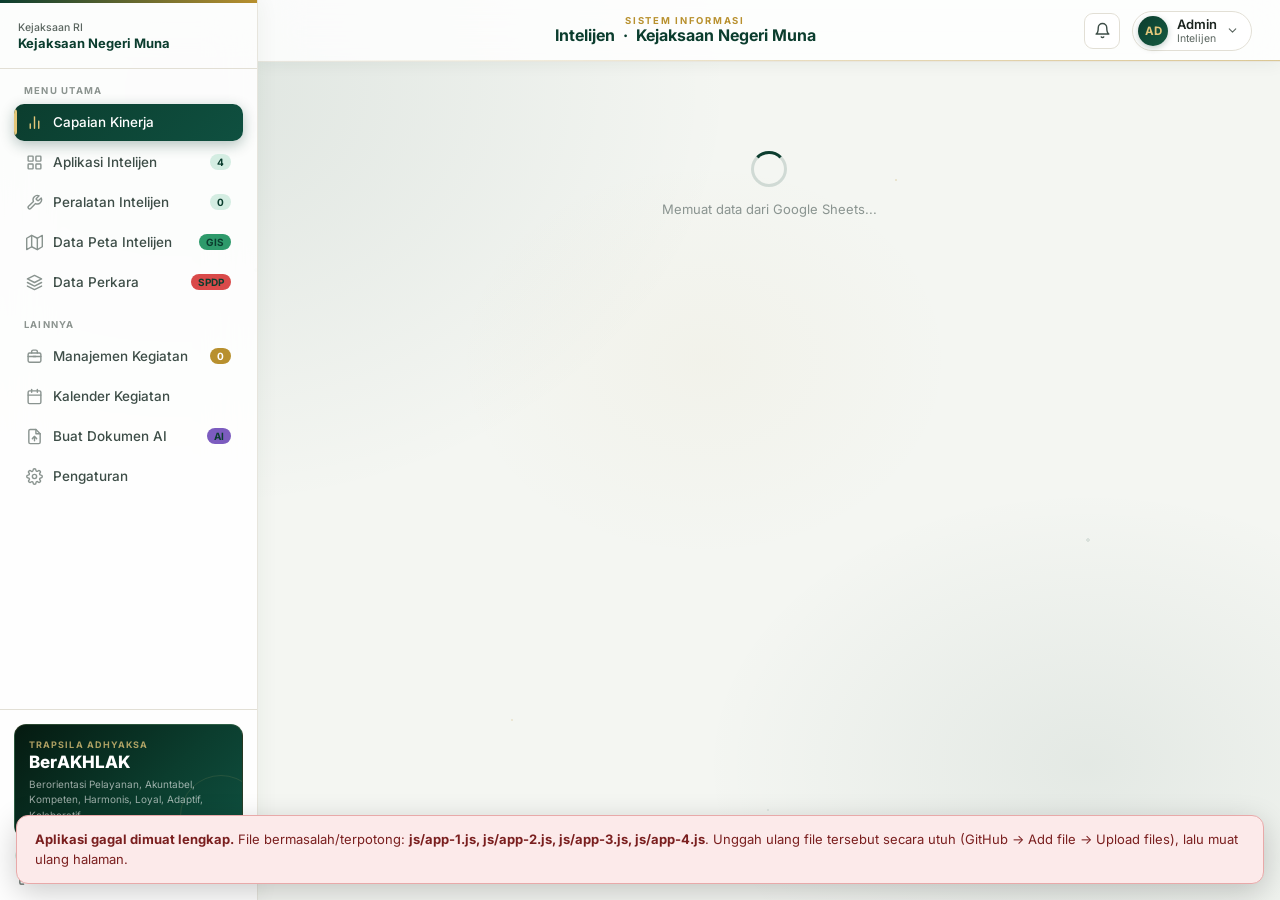
==== commit 3f4f9fb8: "Update dashboard.html" ====
--- a/dashboard.html
+++ b/dashboard.html
@@ -7,7 +7,8 @@
 <link rel="icon" type="image/png"
   href="https://raw.github.com/ungumanggis199-svg/sistemintelijenmuna/main/Logo-Kejaksaan2.png">
 <link href="https://fonts.googleapis.com/css2?family=Inter:wght@400;500;600;700&display=swap" rel="stylesheet">
-<link rel="stylesheet" href="dashboard.css">
+<link rel="stylesheet" href="dashboard.css?v=20261013">
+<link rel="stylesheet" href="dashboard-2.css?v=20261013">
 </head>
 <body>
 
@@ -31,3 +32,1410 @@
 
     <!-- Nav -->
     <nav class="sb-nav">
+      <p class="sb-section-label">Menu Utama</p>
+      <ul class="nav-list">
+
+        <li class="nav-item active" data-page="capaian">
+          <svg viewBox="0 0 24 24" fill="none" stroke="currentColor" stroke-width="2" stroke-linecap="round" stroke-linejoin="round">
+            <line x1="18" y1="20" x2="18" y2="10"/><line x1="12" y1="20" x2="12" y2="4"/>
+            <line x1="6" y1="20" x2="6" y2="14"/>
+          </svg>
+          Capaian Kinerja
+        </li>
+
+        <li class="nav-item" data-page="aplikasi">
+          <svg viewBox="0 0 24 24" fill="none" stroke="currentColor" stroke-width="2" stroke-linecap="round" stroke-linejoin="round">
+            <rect x="3" y="3" width="7" height="7" rx="1"/>
+            <rect x="14" y="3" width="7" height="7" rx="1"/>
+            <rect x="3" y="14" width="7" height="7" rx="1"/>
+            <rect x="14" y="14" width="7" height="7" rx="1"/>
+          </svg>
+          Aplikasi Intelijen
+          <span class="nav-badge">4</span>
+        </li>
+
+        <li class="nav-item" data-page="peralatan">
+          <svg viewBox="0 0 24 24" fill="none" stroke="currentColor" stroke-width="2" stroke-linecap="round" stroke-linejoin="round">
+            <path d="M14.7 6.3a1 1 0 0 0 0 1.4l1.6 1.6a1 1 0 0 0 1.4 0l3.77-3.77a6 6 0 0 1-7.94 7.94l-6.91 6.91a2.12 2.12 0 0 1-3-3l6.91-6.91a6 6 0 0 1 7.94-7.94l-3.76 3.76z"/>
+          </svg>
+          Peralatan Intelijen
+          <span class="nav-badge" id="prNavBadge">0</span>
+        </li>
+
+        <li class="nav-item" data-page="datapeta">
+          <svg viewBox="0 0 24 24" fill="none" stroke="currentColor" stroke-width="2" stroke-linecap="round" stroke-linejoin="round">
+            <polygon points="1 6 1 22 8 18 16 22 23 18 23 2 16 6 8 2 1 6"/>
+            <line x1="8" y1="2" x2="8" y2="18"/>
+            <line x1="16" y1="6" x2="16" y2="22"/>
+          </svg>
+          Data Peta Intelijen
+          <span class="nav-badge" style="background:#2E9A6B;">GIS</span>
+        </li>
+
+        <li class="nav-item" data-page="perkara">
+          <svg viewBox="0 0 24 24" fill="none" stroke="currentColor" stroke-width="2" stroke-linecap="round" stroke-linejoin="round">
+            <path d="M12 2 2 7l10 5 10-5-10-5z"/>
+            <path d="M2 17l10 5 10-5"/>
+            <path d="M2 12l10 5 10-5"/>
+          </svg>
+          Data Perkara
+          <span class="nav-badge" style="background:#D94A4A;">SPDP</span>
+        </li>
+
+      </ul>
+
+      <p class="sb-section-label">Lainnya</p>
+      <ul class="nav-list">
+
+        <li class="nav-item" data-page="projek">
+          <svg viewBox="0 0 24 24" fill="none" stroke="currentColor" stroke-width="2" stroke-linecap="round" stroke-linejoin="round">
+            <rect x="3" y="7" width="18" height="13" rx="2"/>
+            <path d="M8 7V5a2 2 0 0 1 2-2h4a2 2 0 0 1 2 2v2"/>
+            <line x1="3" y1="12" x2="21" y2="12"/>
+            <line x1="10" y1="12" x2="14" y2="12"/>
+          </svg>
+          Manajemen Kegiatan
+          <span class="nav-badge" id="projNavBadge" style="background:#B8902E;color:#fff;">0</span>
+        </li>
+
+        <li class="nav-item" data-page="kalender">
+          <svg viewBox="0 0 24 24" fill="none" stroke="currentColor" stroke-width="2" stroke-linecap="round" stroke-linejoin="round">
+            <rect x="3" y="4" width="18" height="18" rx="2" ry="2"/>
+            <line x1="16" y1="2" x2="16" y2="6"/>
+            <line x1="8" y1="2" x2="8" y2="6"/>
+            <line x1="3" y1="10" x2="21" y2="10"/>
+          </svg>
+          Kalender Kegiatan
+          <span class="nav-badge kal-nav-badge" id="kalNavBadge" style="display:none;background:#D94A4A;">0</span>
+        </li>
+
+        <li class="nav-item" data-page="dokumen">
+          <svg viewBox="0 0 24 24" fill="none" stroke="currentColor" stroke-width="2" stroke-linecap="round" stroke-linejoin="round">
+            <path d="M14 2H6a2 2 0 0 0-2 2v16a2 2 0 0 0 2 2h12a2 2 0 0 0 2-2V8z"/>
+            <polyline points="14 2 14 8 20 8"/>
+            <path d="M12 18v-6"/><path d="M9 15l3-3 3 3"/>
+          </svg>
+          Buat Dokumen AI
+          <span class="nav-badge" style="background:#7C5CBF;">AI</span>
+        </li>
+
+        <li class="nav-item" data-page="pengaturan">
+          <svg viewBox="0 0 24 24" fill="none" stroke="currentColor" stroke-width="2" stroke-linecap="round" stroke-linejoin="round">
+            <circle cx="12" cy="12" r="3"/>
+            <path d="M19.4 15a1.65 1.65 0 0 0 .33 1.82l.06.06a2 2 0 0 1-2.83 2.83l-.06-.06a1.65 1.65 0 0 0-1.82-.33 1.65 1.65 0 0 0-1 1.51V21a2 2 0 0 1-4 0v-.09A1.65 1.65 0 0 0 9 19.4a1.65 1.65 0 0 0-1.82.33l-.06.06a2 2 0 0 1-2.83-2.83l.06-.06A1.65 1.65 0 0 0 4.68 15a1.65 1.65 0 0 0-1.51-1H3a2 2 0 0 1 0-4h.09A1.65 1.65 0 0 0 4.6 9a1.65 1.65 0 0 0-.33-1.82l-.06-.06a2 2 0 0 1 2.83-2.83l.06.06A1.65 1.65 0 0 0 9 4.68a1.65 1.65 0 0 0 1-1.51V3a2 2 0 0 1 4 0v.09a1.65 1.65 0 0 0 1 1.51 1.65 1.65 0 0 0 1.82-.33l.06-.06a2 2 0 0 1 2.83 2.83l-.06.06A1.65 1.65 0 0 0 19.4 9a1.65 1.65 0 0 0 1.51 1H21a2 2 0 0 1 0 4h-.09a1.65 1.65 0 0 0-1.51 1z"/>
+          </svg>
+          Pengaturan
+        </li>
+
+      </ul>
+    </nav>
+
+    <!-- Footer -->
+    <div class="sb-footer">
+      <div class="berakhlak-card">
+        <div class="bak-tag">Trapsila Adhyaksa</div>
+        <div class="bak-title">BerAKHLAK</div>
+        <div class="bak-desc">Berorientasi Pelayanan, Akuntabel, Kompeten, Harmonis, Loyal, Adaptif, Kolaboratif</div>
+      </div>
+      <div class="sb-online">
+        <span class="online-dot"></span>
+        Sistem aktif
+      </div>
+      <a href="index.html" class="sb-logout" id="logoutBtn">
+        <svg viewBox="0 0 24 24" fill="none" stroke="currentColor" stroke-width="2" stroke-linecap="round" stroke-linejoin="round">
+          <path d="M9 21H5a2 2 0 0 1-2-2V5a2 2 0 0 1 2-2h4"/>
+          <polyline points="16 17 21 12 16 7"/>
+          <line x1="21" y1="12" x2="9" y2="12"/>
+        </svg>
+        Keluar dari sistem
+      </a>
+    </div>
+
+  </aside>
+  <!-- /SIDEBAR -->
+
+
+  <!-- ============ MAIN AREA ============ -->
+  <div class="main-area">
+
+    <!-- TOPBAR -->
+    <header class="topbar">
+      <div style="display:flex;align-items:center;gap:10px;">
+        <img
+          src="https://raw.github.com/ungumanggis199-svg/sistemintelijenmuna/main/Logo-Kejaksaan2.png"
+          alt="" style="width:28px;opacity:.7;"
+          onerror="this.style.display='none'">
+      </div>
+      <div class="topbar-hero">
+        <div class="th-eyebrow">Sistem Informasi</div>
+        <h1>Intelijen &nbsp;·&nbsp; Kejaksaan Negeri Muna</h1>
+      </div>
+      <div class="topbar-right">
+        <button class="notif-btn" id="notifBtn" title="Pengingat rencana kegiatan" onclick="kalToggleNotifPanel(event)" aria-haspopup="true" aria-expanded="false">
+          <svg viewBox="0 0 24 24" fill="none" stroke="currentColor" stroke-width="2" stroke-linecap="round" stroke-linejoin="round">
+            <path d="M18 8A6 6 0 0 0 6 8c0 7-3 9-3 9h18s-3-2-3-9"/>
+            <path d="M13.73 21a2 2 0 0 1-3.46 0"/>
+          </svg>
+          <span class="notif-dot" id="notifDot" style="display:none;"></span>
+          <span class="notif-count" id="notifCount" style="display:none;">0</span>
+        </button>
+        <div id="notifPanel" class="notif-panel" style="display:none;" role="dialog" aria-label="Pengingat rencana kegiatan"></div>
+        <div class="user-chip" id="userChip">
+          <div class="user-av" id="userAv">AD</div>
+          <div>
+            <div class="user-chip-name" id="userChipName">Admin</div>
+            <div class="user-chip-role" id="userChipRole">Intelijen</div>
+          </div>
+          <div class="user-chip-caret">
+            <svg viewBox="0 0 24 24" fill="none" stroke="currentColor" stroke-width="2" stroke-linecap="round" stroke-linejoin="round">
+              <polyline points="6 9 12 15 18 9"/>
+            </svg>
+          </div>
+        </div>
+      </div>
+    </header>
+
+    <!-- SCROLLABLE CONTENT -->
+    <div class="content">
+
+      <!-- ==================
+           PAGE: CAPAIAN KINERJA
+           ================== -->
+      <section class="page active" id="page-capaian">
+
+        <!-- Loading Overlay -->
+        <div id="capaianLoading" style="display:flex;flex-direction:column;align-items:center;justify-content:center;padding:60px 20px;gap:14px;">
+          <div style="width:36px;height:36px;border:3px solid rgba(11,61,46,0.15);border-top-color:#0B3D2E;border-radius:50%;animation:spin 0.8s linear infinite;"></div>
+          <div style="color:#8a9490;font-size:13px;">Memuat data dari Google Sheets...</div>
+        </div>
+
+        <!-- Main content (hidden until data loaded) -->
+        <div id="capaianContent" style="display:none;">
+
+        <!-- Hero Banner -->
+        <div class="hero-banner">
+          <div class="hb-left">
+            <div class="hb-eyebrow">Dashboard · Capaian Kinerja</div>
+            <div class="hb-title">Monitoring Intelijen<br>Kejaksaan Negeri Muna</div>
+            <div class="hb-sub">Profesional · Responsif · Integritas · Melayani</div>
+          </div>
+          <div class="hb-right">
+            <div class="hb-stat">
+              <div class="hb-stat-val" id="statCapaian">—</div>
+              <div class="hb-stat-label">Capaian Keseluruhan</div>
+            </div>
+            <div class="hb-stat">
+              <div class="hb-stat-val" id="statTotalTarget">—</div>
+              <div class="hb-stat-label">Total Target</div>
+            </div>
+            <div class="hb-stat">
+              <div class="hb-stat-val" id="statTotalTerlaksana">—</div>
+              <div class="hb-stat-label">Total Terlaksana</div>
+            </div>
+            <div class="hb-stat">
+              <div class="hb-stat-val" id="statSerapan">—</div>
+              <div class="hb-stat-label">Serapan Anggaran</div>
+            </div>
+          </div>
+        </div>
+
+        <!-- KPI Grid -->
+        <div class="kpi-grid">
+
+          <div class="kpi-card">
+            <div class="kpi-icon">
+              <svg viewBox="0 0 24 24" fill="none" stroke="currentColor" stroke-width="2" stroke-linecap="round" stroke-linejoin="round">
+                <circle cx="12" cy="12" r="10"/>
+                <polyline points="12 6 12 12 16 14"/>
+              </svg>
+            </div>
+            <div class="kpi-body">
+              <div class="kpi-label">Total Jenis Kegiatan</div>
+              <div class="kpi-value" id="kpiJenisKegiatan">—</div>
+              <div class="kpi-delta up" id="kpiJenisKegiatanSub">Data dari Google Sheets</div>
+            </div>
+          </div>
+
+          <div class="kpi-card">
+            <div class="kpi-icon">
+              <svg viewBox="0 0 24 24" fill="none" stroke="currentColor" stroke-width="2" stroke-linecap="round" stroke-linejoin="round">
+                <path d="M17 21v-2a4 4 0 0 0-4-4H5a4 4 0 0 0-4 4v2"/>
+                <circle cx="9" cy="7" r="4"/>
+                <path d="M23 21v-2a4 4 0 0 0-3-3.87"/>
+                <path d="M16 3.13a4 4 0 0 1 0 7.75"/>
+              </svg>
+            </div>
+            <div class="kpi-body">
+              <div class="kpi-label">Total Target Kegiatan</div>
+              <div class="kpi-value" id="kpiTotalTarget">—</div>
+              <div class="kpi-delta up">Akumulasi semua kegiatan</div>
+            </div>
+          </div>
+
+          <div class="kpi-card">
+            <div class="kpi-icon">
+              <svg viewBox="0 0 24 24" fill="none" stroke="currentColor" stroke-width="2" stroke-linecap="round" stroke-linejoin="round">
+                <path d="M12 22s8-4 8-10V5l-8-3-8 3v7c0 6 8 10 8 10z"/>
+              </svg>
+            </div>
+            <div class="kpi-body">
+              <div class="kpi-label">Total Terlaksana</div>
+              <div class="kpi-value" id="kpiTotalTerlaksana">—</div>
+              <div class="kpi-delta up" id="kpiTerlaksanaDelta">Kegiatan selesai dilaksanakan</div>
+            </div>
+          </div>
+
+          <div class="kpi-card">
+            <div class="kpi-icon gold-bg">
+              <svg viewBox="0 0 24 24" fill="none" stroke="currentColor" stroke-width="2" stroke-linecap="round" stroke-linejoin="round">
+                <polyline points="22 12 18 12 15 21 9 3 6 12 2 12"/>
+              </svg>
+            </div>
+            <div class="kpi-body">
+              <div class="kpi-label">Persentase Capaian</div>
+              <div class="kpi-value" id="kpiPersenCapaian" style="color:var(--gold);">—</div>
+              <div class="kpi-delta" id="kpiCapaianDelta">Terlaksana / Target × 100</div>
+            </div>
+          </div>
+
+        </div>
+        <!-- /KPI Grid -->
+
+        <!-- ==== ANGGARAN CAPAIAN KINERJA (sheet CAPAIAN KINERJA) ==== -->
+        <section class="dipa-section" id="capAnggaranSection" aria-label="Anggaran Capaian Kinerja"></section>
+
+        <!-- ==== ANGGARAN DIPA KEJATI 2026 (sheet DIPA KEJATI 2026) ==== -->
+        <section class="dipa-section" id="dipaSection" aria-label="Anggaran DIPA KEJATI 2026"></section>
+
+        <!-- Quick Access -->
+        <div class="qa-section">
+          <div class="qa-title">
+            <svg viewBox="0 0 24 24" fill="none" stroke="currentColor" stroke-width="2" stroke-linecap="round" stroke-linejoin="round">
+              <polygon points="13 2 3 14 12 14 11 22 21 10 12 10 13 2"/>
+            </svg>
+            Akses Cepat
+          </div>
+          <div class="qa-grid">
+
+            <div class="qa-card" data-page="capaian">
+              <div class="qa-icon">
+                <svg viewBox="0 0 24 24" fill="none" stroke="currentColor" stroke-width="2" stroke-linecap="round" stroke-linejoin="round">
+                  <line x1="18" y1="20" x2="18" y2="10"/>
+                  <line x1="12" y1="20" x2="12" y2="4"/>
+                  <line x1="6" y1="20" x2="6" y2="14"/>
+                </svg>
+              </div>
+              <div class="qa-card-title">Capaian Kinerja</div>
+              <div class="qa-card-sub">
+                Lihat Statistik
+                <svg viewBox="0 0 24 24" fill="none" stroke="currentColor" stroke-width="2.5" stroke-linecap="round" stroke-linejoin="round">
+                  <polyline points="9 18 15 12 9 6"/>
+                </svg>
+              </div>
+            </div>
+
+            <div class="qa-card" data-page="aplikasi">
+              <div class="qa-icon">
+                <svg viewBox="0 0 24 24" fill="none" stroke="currentColor" stroke-width="2" stroke-linecap="round" stroke-linejoin="round">
+                  <rect x="3" y="3" width="7" height="7" rx="1"/>
+                  <rect x="14" y="3" width="7" height="7" rx="1"/>
+                  <rect x="3" y="14" width="7" height="7" rx="1"/>
+                  <rect x="14" y="14" width="7" height="7" rx="1"/>
+                </svg>
+              </div>
+              <div class="qa-card-title">Aplikasi Intelijen</div>
+              <div class="qa-card-sub">
+                Kelola Aplikasi
+                <svg viewBox="0 0 24 24" fill="none" stroke="currentColor" stroke-width="2.5" stroke-linecap="round" stroke-linejoin="round">
+                  <polyline points="9 18 15 12 9 6"/>
+                </svg>
+              </div>
+            </div>
+
+            <div class="qa-card" data-page="peralatan">
+              <div class="qa-icon">
+                <svg viewBox="0 0 24 24" fill="none" stroke="currentColor" stroke-width="2" stroke-linecap="round" stroke-linejoin="round">
+                  <path d="M14.7 6.3a1 1 0 0 0 0 1.4l1.6 1.6a1 1 0 0 0 1.4 0l3.77-3.77a6 6 0 0 1-7.94 7.94l-6.91 6.91a2.12 2.12 0 0 1-3-3l6.91-6.91a6 6 0 0 1 7.94-7.94l-3.76 3.76z"/>
+                </svg>
+              </div>
+              <div class="qa-card-title">Peralatan Intelijen</div>
+              <div class="qa-card-sub">
+                Data & Inventaris
+                <svg viewBox="0 0 24 24" fill="none" stroke="currentColor" stroke-width="2.5" stroke-linecap="round" stroke-linejoin="round">
+                  <polyline points="9 18 15 12 9 6"/>
+                </svg>
+              </div>
+            </div>
+
+            <div class="qa-card" data-page="kalender">
+              <div class="qa-icon">
+                <svg viewBox="0 0 24 24" fill="none" stroke="currentColor" stroke-width="2" stroke-linecap="round" stroke-linejoin="round">
+                  <rect x="3" y="4" width="18" height="18" rx="2" ry="2"/>
+                  <line x1="16" y1="2" x2="16" y2="6"/><line x1="8" y1="2" x2="8" y2="6"/><line x1="3" y1="10" x2="21" y2="10"/>
+                </svg>
+              </div>
+              <div class="qa-card-title">Kalender Kegiatan</div>
+              <div class="qa-card-sub">
+                Rencana Kegiatan
+                <svg viewBox="0 0 24 24" fill="none" stroke="currentColor" stroke-width="2.5" stroke-linecap="round" stroke-linejoin="round">
+                  <polyline points="9 18 15 12 9 6"/>
+                </svg>
+              </div>
+            </div>
+
+          </div>
+        </div>
+
+        </div><!-- /capaianContent -->
+
+      </section>
+      <!-- /PAGE CAPAIAN -->
+
+
+      <!-- ==================
+           PAGE: APLIKASI INTELIJEN
+           ================== -->
+      <section class="page" id="page-aplikasi">
+
+        <!-- Header -->
+        <div class="hero-banner" style="margin-bottom:14px;">
+          <div class="hb-left">
+            <div class="hb-eyebrow">Dashboard · Aplikasi Intelijen</div>
+            <div class="hb-title">Aplikasi Intelijen<br>Kejaksaan Negeri Muna</div>
+            <div class="hb-sub">Daftar aplikasi intelijen yang terdaftar dan aktif digunakan</div>
+          </div>
+          <div class="hb-right">
+            <div class="hb-stat">
+              <div class="hb-stat-val" id="apStatTotal">—</div>
+              <div class="hb-stat-label">Total Aplikasi</div>
+            </div>
+          </div>
+        </div>
+
+        <!-- Grid Aplikasi -->
+        <div class="ap-grid" id="apGrid"></div>
+
+      </section>
+
+      <!-- MODAL TAMBAH APLIKASI -->
+      <div id="apModal" style="display:none;position:fixed;inset:0;background:rgba(0,0,0,0.5);z-index:1000;align-items:center;justify-content:center;">
+        <div style="background:#fff;border-radius:16px;padding:24px;max-width:460px;width:92%;max-height:90vh;overflow-y:auto;box-shadow:0 10px 40px rgba(0,0,0,0.25);">
+          <div style="display:flex;justify-content:space-between;align-items:center;margin-bottom:18px;">
+            <h3 style="margin:0;font-size:16px;color:#0B3D2E;">➕ Tambah Aplikasi Baru</h3>
+            <button onclick="apCloseModal()" style="background:none;border:none;cursor:pointer;font-size:22px;color:#888;line-height:1;">×</button>
+          </div>
+          <div style="display:flex;flex-direction:column;gap:14px;">
+            <div>
+              <label style="font-size:12.5px;font-weight:600;color:#4a5568;display:block;margin-bottom:5px;">Judul Aplikasi *</label>
+              <input id="ap-judul" type="text" placeholder="Contoh: Inteliz" style="width:100%;padding:9px 12px;border:1.5px solid rgba(11,61,46,0.2);border-radius:8px;font-size:13px;outline:none;box-sizing:border-box;">
+            </div>
+            <div>
+              <label style="font-size:12.5px;font-weight:600;color:#4a5568;display:block;margin-bottom:5px;">Link Aplikasi *</label>
+              <input id="ap-link" type="url" placeholder="https://contoh-aplikasi.kejaksaan.go.id/login" style="width:100%;padding:9px 12px;border:1.5px solid rgba(11,61,46,0.2);border-radius:8px;font-size:13px;outline:none;box-sizing:border-box;">
+            </div>
+            <div>
+              <label style="font-size:12.5px;font-weight:600;color:#4a5568;display:block;margin-bottom:5px;">Deskripsi Singkat</label>
+              <input id="ap-desc" type="text" placeholder="Contoh: Sistem pelaporan kegiatan intelijen" style="width:100%;padding:9px 12px;border:1.5px solid rgba(11,61,46,0.2);border-radius:8px;font-size:13px;outline:none;box-sizing:border-box;">
+            </div>
+            <div>
+              <label style="font-size:12.5px;font-weight:600;color:#4a5568;display:block;margin-bottom:5px;">Upload Gambar Logo</label>
+              <input id="ap-logo-file" type="file" accept="image/png,image/jpeg,image/svg+xml,image/webp" onchange="apPreviewLogo(event)" style="width:100%;padding:8px 10px;border:1.5px solid rgba(11,61,46,0.2);border-radius:8px;font-size:12.5px;outline:none;box-sizing:border-box;background:#fff;">
+              <div style="font-size:11px;color:#8a9490;margin-top:5px;line-height:1.5;">
+                Ukuran gambar yang disarankan <b>200 × 200 px</b> (rasio 1:1), format PNG/JPG/SVG dengan latar belakang transparan, maksimal 2 MB agar tampil rapi pada kartu aplikasi.
+              </div>
+              <div id="ap-logo-preview-wrap" style="display:none;align-items:center;gap:10px;margin-top:10px;">
+                <img id="ap-logo-preview" style="width:52px;height:52px;object-fit:contain;border-radius:10px;border:1.5px solid rgba(11,61,46,0.15);background:#F4F6F2;padding:4px;">
+                <span style="font-size:12px;color:#4a5568;">Pratinjau logo</span>
+              </div>
+            </div>
+            <div style="display:flex;gap:10px;margin-top:4px;">
+              <button onclick="apSaveApp()" style="flex:1;padding:10px;background:#0B3D2E;color:#fff;border:none;border-radius:9px;cursor:pointer;font-size:13.5px;font-weight:600;">Simpan Aplikasi</button>
+              <button onclick="apCloseModal()" style="padding:10px 18px;background:rgba(0,0,0,0.06);color:#4a5568;border:none;border-radius:9px;cursor:pointer;font-size:13.5px;">Batal</button>
+            </div>
+          </div>
+        </div>
+      </div>
+
+
+      <!-- ==================
+           PAGE: PERALATAN
+           ================== -->
+      <section class="page" id="page-peralatan">
+
+        <!-- Header -->
+        <div class="hero-banner" style="margin-bottom:14px;">
+          <div class="hb-left">
+            <div class="hb-eyebrow">Dashboard · Peralatan Intelijen</div>
+            <div class="hb-title">Peralatan Intelijen<br>Kejaksaan Negeri Muna</div>
+            <div class="hb-sub">Daftar peralatan dan perangkat pendukung kegiatan intelijen</div>
+          </div>
+          <div class="hb-right">
+            <div class="hb-stat">
+              <div class="hb-stat-val" id="prStatTotal">—</div>
+              <div class="hb-stat-label">Total Peralatan</div>
+            </div>
+          </div>
+        </div>
+
+        <!-- Grid Peralatan -->
+        <div class="ap-grid" id="prGrid"></div>
+
+      </section>
+
+      <!-- MODAL TAMBAH PERALATAN -->
+      <div id="prModal" style="display:none;position:fixed;inset:0;background:rgba(0,0,0,0.5);z-index:1000;align-items:center;justify-content:center;">
+        <div style="background:#fff;border-radius:16px;padding:24px;max-width:460px;width:92%;max-height:90vh;overflow-y:auto;box-shadow:0 10px 40px rgba(0,0,0,0.25);">
+          <div style="display:flex;justify-content:space-between;align-items:center;margin-bottom:18px;">
+            <h3 style="margin:0;font-size:16px;color:#0B3D2E;">➕ Tambah Peralatan Baru</h3>
+            <button onclick="prCloseModal()" style="background:none;border:none;cursor:pointer;font-size:22px;color:#888;line-height:1;">×</button>
+          </div>
+          <div style="display:flex;flex-direction:column;gap:14px;">
+            <div>
+              <label style="font-size:12.5px;font-weight:600;color:#4a5568;display:block;margin-bottom:5px;">Nama Peralatan *</label>
+              <input id="pr-judul" type="text" placeholder="Contoh: Drone Pemantauan" style="width:100%;padding:9px 12px;border:1.5px solid rgba(11,61,46,0.2);border-radius:8px;font-size:13px;outline:none;box-sizing:border-box;">
+            </div>
+            <div>
+              <label style="font-size:12.5px;font-weight:600;color:#4a5568;display:block;margin-bottom:5px;">Link Peralatan / Panduan</label>
+              <input id="pr-link" type="url" placeholder="https://contoh-perangkat.kejaksaan.go.id (opsional)" style="width:100%;padding:9px 12px;border:1.5px solid rgba(11,61,46,0.2);border-radius:8px;font-size:13px;outline:none;box-sizing:border-box;">
+              <div style="font-size:11px;color:#8a9490;margin-top:5px;">Opsional — isi jika peralatan memiliki aplikasi, dasbor, atau dokumen panduan.</div>
+            </div>
+            <div>
+              <label style="font-size:12.5px;font-weight:600;color:#4a5568;display:block;margin-bottom:5px;">Deskripsi Singkat</label>
+              <input id="pr-desc" type="text" placeholder="Contoh: Pemantauan udara untuk kegiatan pengamanan" style="width:100%;padding:9px 12px;border:1.5px solid rgba(11,61,46,0.2);border-radius:8px;font-size:13px;outline:none;box-sizing:border-box;">
+            </div>
+            <div>
+              <label style="font-size:12.5px;font-weight:600;color:#4a5568;display:block;margin-bottom:5px;">Upload Gambar Peralatan</label>
+              <input id="pr-logo-file" type="file" accept="image/png,image/jpeg,image/svg+xml,image/webp" onchange="prPreviewLogo(event)" style="width:100%;padding:8px 10px;border:1.5px solid rgba(11,61,46,0.2);border-radius:8px;font-size:12.5px;outline:none;box-sizing:border-box;background:#fff;">
+              <div style="font-size:11px;color:#8a9490;margin-top:5px;line-height:1.5;">
+                Ukuran gambar yang disarankan <b>200 × 200 px</b> (rasio 1:1), format PNG/JPG/SVG, maksimal 2 MB agar tampil rapi pada kartu peralatan.
+              </div>
+              <div id="pr-logo-preview-wrap" style="display:none;align-items:center;gap:10px;margin-top:10px;">
+                <img id="pr-logo-preview" alt="" style="width:52px;height:52px;object-fit:contain;border-radius:10px;border:1.5px solid rgba(11,61,46,0.15);background:#F4F6F2;padding:4px;">
+                <span style="font-size:12px;color:#4a5568;">Pratinjau gambar</span>
+              </div>
+            </div>
+            <div style="display:flex;gap:10px;margin-top:4px;">
+              <button onclick="prSaveItem()" style="flex:1;padding:10px;background:#0B3D2E;color:#fff;border:none;border-radius:9px;cursor:pointer;font-size:13.5px;font-weight:600;">Simpan Peralatan</button>
+              <button onclick="prCloseModal()" style="padding:10px 18px;background:rgba(0,0,0,0.06);color:#4a5568;border:none;border-radius:9px;cursor:pointer;font-size:13.5px;">Batal</button>
+            </div>
+          </div>
+        </div>
+      </div>
+
+
+      <!-- ==================
+           PAGE: DATA PETA GIS
+           ================== -->
+      <section class="page" id="page-datapeta">
+
+        <!-- Header -->
+        <div class="hero-banner" style="margin-bottom:14px;">
+          <div class="hb-left">
+            <div class="hb-eyebrow">Dashboard · Data Peta Intelijen</div>
+            <div class="hb-title">Peta Bidang Intelijen<br>Wilayah Muna &amp; Buton</div>
+            <div class="hb-sub">Visualisasi GIS Kejaksaan Negeri Muna</div>
+          </div>
+          <div class="hb-right">
+            <div class="hb-stat">
+              <div class="hb-stat-val" id="gisStatTotal">—</div>
+              <div class="hb-stat-label">Total Kejadian</div>
+            </div>
+            <div class="hb-stat">
+              <div class="hb-stat-val" id="gisStatBidang">—</div>
+              <div class="hb-stat-label">Bidang Aktif</div>
+            </div>
+          </div>
+        </div>
+
+        <!-- Filter Bar -->
+        <div style="display:flex;gap:10px;flex-wrap:wrap;margin-bottom:14px;align-items:center;">
+          <select id="gisFilterBidang" style="padding:8px 14px;border:1.5px solid rgba(11,61,46,0.18);border-radius:8px;font-size:13px;color:#1a2e22;background:#fff;cursor:pointer;outline:none;">
+            <option value="">Semua Bidang</option>
+            <option value="IDEOLOGI POLITIK PERTAHANAN DAN KEAMANAN">Ipolhankam</option>
+            <option value="SOSIAL BUDAYA DAN KEMASYARAKATAN">Sosbud</option>
+            <option value="EKONOMI DAN KEUANGAN">Ekonomi &amp; Keuangan</option>
+            <option value="PENGAMANAN PEMBANGUNAN STRATEGIS">Pembangunan Strategis</option>
+            <option value="TEKNOLOGI INFORMASI DAN PRODUKSI INTELIJEN">TI &amp; Produksi Intelijen</option>
+          </select>
+          <button id="gisRefreshBtn" onclick="loadGisData()" style="padding:8px 16px;background:#0B3D2E;color:#fff;border:none;border-radius:8px;cursor:pointer;font-size:13px;display:flex;align-items:center;gap:6px;">
+            <svg viewBox="0 0 24 24" fill="none" stroke="currentColor" stroke-width="2.5" width="14" height="14" stroke-linecap="round" stroke-linejoin="round">
+              <polyline points="23 4 23 10 17 10"/><path d="M20.49 15a9 9 0 1 1-2.12-9.36L23 10"/>
+            </svg>
+            Refresh Data
+          </button>
+          <span id="gisLastUpdate" style="font-size:12px;color:#8a9490;margin-left:4px;"></span>
+        </div>
+
+        <!-- Map + Sidebar Layout -->
+        <div style="display:grid;grid-template-columns:1fr 300px;gap:14px;align-items:start;">
+
+          <!-- Leaflet Map -->
+          <div class="panel" style="padding:0;overflow:hidden;border-radius:14px;">
+            <div id="gisLoadingMap" style="display:flex;flex-direction:column;align-items:center;justify-content:center;height:480px;gap:12px;background:#f8faf9;">
+              <div style="width:36px;height:36px;border:3px solid rgba(11,61,46,0.15);border-top-color:#0B3D2E;border-radius:50%;animation:spin 0.8s linear infinite;"></div>
+              <div style="color:#8a9490;font-size:13px;">Memuat peta dan data kejadian...</div>
+            </div>
+            <div id="gisMap" style="height:480px;display:none;border-radius:14px;"></div>
+          </div>
+
+          <!-- Sidebar: Legend + Table -->
+          <div style="display:flex;flex-direction:column;gap:12px;">
+
+            <!-- Legenda Bidang -->
+            <div class="panel">
+              <div class="panel-head">
+                <div class="ph-left">
+                  <svg viewBox="0 0 24 24" fill="none" stroke="currentColor" stroke-width="2" stroke-linecap="round" stroke-linejoin="round" style="width:16px;height:16px;">
+                    <circle cx="12" cy="12" r="10"/><line x1="12" y1="8" x2="12" y2="16"/><line x1="8" y1="12" x2="16" y2="12"/>
+                  </svg>
+                  <h3>Legenda Bidang</h3>
+                </div>
+              </div>
+              <div id="gisLegend" style="font-size:12px;line-height:1.6;">
+                <!-- diisi dinamis -->
+              </div>
+            </div>
+
+            <!-- Tabel Data -->
+            <div class="panel" style="flex:1;">
+              <div class="panel-head">
+                <div class="ph-left">
+                  <svg viewBox="0 0 24 24" fill="none" stroke="currentColor" stroke-width="2" stroke-linecap="round" stroke-linejoin="round" style="width:16px;height:16px;">
+                    <line x1="8" y1="6" x2="21" y2="6"/><line x1="8" y1="12" x2="21" y2="12"/><line x1="8" y1="18" x2="21" y2="18"/>
+                    <line x1="3" y1="6" x2="3.01" y2="6"/><line x1="3" y1="12" x2="3.01" y2="12"/><line x1="3" y1="18" x2="3.01" y2="18"/>
+                  </svg>
+                  <h3>Daftar Kejadian</h3>
+                </div>
+                <span id="gisDataCount" class="panel-tag">0 data</span>
+              </div>
+              <div id="gisTabel" style="max-height:320px;overflow-y:auto;font-size:12px;">
+                <div style="color:#aaa;text-align:center;padding:20px;">Memuat data...</div>
+              </div>
+            </div>
+
+          </div>
+          <!-- /sidebar -->
+
+        </div>
+        <!-- /map layout -->
+
+      </section>
+      <!-- /PAGE DATA PETA GIS -->
+
+
+      <!-- ==================
+           PAGE: DATA PERKARA (SPDP)
+           ================== -->
+      <section class="page" id="page-perkara">
+
+        <!-- Header -->
+        <div class="hero-banner" style="margin-bottom:14px;">
+          <div class="hb-left">
+            <div class="hb-eyebrow">Dashboard · Data Perkara</div>
+            <div class="hb-title">Peta Sebaran Perkara<br>SPDP Wilayah Muna &amp; Buton Utara</div>
+            <div class="hb-sub">Rekap Surat Pemberitahuan Dimulainya Penyidikan (SPDP)</div>
+          </div>
+          <div class="hb-right">
+            <div class="hb-stat">
+              <div class="hb-stat-val" id="prkStatTotal">—</div>
+              <div class="hb-stat-label">Total Perkara</div>
+            </div>
+            <div class="hb-stat">
+              <div class="hb-stat-val" id="prkStatTahap2">—</div>
+              <div class="hb-stat-label">Menjadi Berkas (Tahap 2)</div>
+            </div>
+            <div class="hb-stat">
+              <div class="hb-stat-val" id="prkStatSp3">—</div>
+              <div class="hb-stat-label">Dihentikan (SP-3)</div>
+            </div>
+          </div>
+        </div>
+
+        <!-- Toolbar filter -->
+        <div class="prk-toolbar">
+          <div class="prk-search">
+            <svg viewBox="0 0 24 24" fill="none" stroke="currentColor" stroke-width="2.2" stroke-linecap="round" stroke-linejoin="round"><circle cx="11" cy="11" r="7"/><line x1="21" y1="21" x2="16.65" y2="16.65"/></svg>
+            <input id="prkSearch" type="text" placeholder="Cari tersangka, kecamatan, lokasi, atau no. SPDP...">
+          </div>
+          <select id="prkFilterKabupaten" class="prk-select" aria-label="Kabupaten">
+            <option value="">Semua Kabupaten</option>
+            <option value="MUNA">Kab. Muna</option>
+            <option value="MUNA BARAT">Kab. Muna Barat</option>
+            <option value="BUTON UTARA">Kab. Buton Utara</option>
+          </select>
+          <select id="prkFilterStatus" class="prk-select" aria-label="Status laporan">
+            <option value="">Semua Status</option>
+            <option value="TAHAP 1">Tahap 1</option>
+            <option value="TAHAP 2">Tahap 2</option>
+            <option value="PENGEMBALIAN SPDP">Pengembalian SPDP</option>
+            <option value="DIHENTIKAN (SP-3)">Dihentikan (SP-3)</option>
+            <option value="SPDP DITERIMA">SPDP Diterima (pra-Tahap 1)</option>
+          </select>
+          <select id="prkFilterPidana" class="prk-select" style="max-width:210px;" aria-label="Jenis pidana">
+            <option value="">Semua Jenis Pidana</option>
+          </select>
+          <select id="prkFilterBulan" class="prk-select" aria-label="Bulan">
+            <option value="">Semua Bulan</option>
+            <option value="1">Januari</option><option value="2">Februari</option><option value="3">Maret</option>
+            <option value="4">April</option><option value="5">Mei</option><option value="6">Juni</option>
+            <option value="7">Juli</option><option value="8">Agustus</option><option value="9">September</option>
+            <option value="10">Oktober</option><option value="11">November</option><option value="12">Desember</option>
+          </select>
+          <select id="prkFilterTahun" class="prk-select" aria-label="Tahun">
+            <option value="">Semua Tahun</option>
+          </select>
+          <button type="button" class="prk-btn-ghost" onclick="prkResetFilter()" title="Hapus semua filter">✕ Reset</button>
+          <button type="button" id="prkSyncBtn" class="prk-btn-sync" onclick="prkSyncPidum()" title="Ambil perkara baru dari SIAP PIDUM sekarang">⇄ SIAP PIDUM</button>
+          <button type="button" id="prkRefreshBtn" class="prk-btn" onclick="loadPrkData()" title="Muat ulang data">
+            <svg viewBox="0 0 24 24" fill="none" stroke="currentColor" stroke-width="2.5" width="13" height="13" stroke-linecap="round" stroke-linejoin="round"><polyline points="23 4 23 10 17 10"/><path d="M20.49 15a9 9 0 1 1-2.12-9.36L23 10"/></svg>
+            Refresh
+          </button>
+        </div>
+        <div class="prk-active" id="prkActive"></div>
+        <div class="prk-sync-info" id="prkSyncInfo" style="display:none;"></div>
+
+        <!-- Kartu status (klik untuk memfilter) -->
+        <div class="prk-status-cards" id="prkStatusCards"></div>
+
+        <!-- Peta + daftar -->
+        <div class="prk-layout">
+          <div class="prk-map-card">
+            <div id="prkLoadingMap" class="prk-map-loading">
+              <div class="dipa-spinner"></div>
+              <div>Memuat peta dan data perkara...</div>
+            </div>
+            <div id="prkMap" style="display:none;"></div>
+
+            <div class="prk-ov prk-ov-title">
+              <b>Sebaran Perkara per Kecamatan</b>
+              <span id="prkMapSub">—</span>
+            </div>
+            <div class="prk-ov prk-ov-layers" role="group" aria-label="Peta dasar">
+              <button type="button" data-base="terang" class="active" onclick="prkSetBase('terang')">Terang</button>
+              <button type="button" data-base="jalan" onclick="prkSetBase('jalan')">Jalan</button>
+              <button type="button" data-base="satelit" onclick="prkSetBase('satelit')">Satelit</button>
+            </div>
+            <button type="button" class="prk-ov prk-ov-fit" onclick="prkFitData()" title="Tampilkan semua titik">⤢ Semua titik</button>
+            <div class="prk-ov prk-ov-legend">
+              <div class="prk-legend-title">Status laporan <small>klik untuk memfilter</small></div>
+              <div id="prkLegend"></div>
+              <div class="prk-legend-size"><i></i><i></i><i></i> Ukuran lingkaran = jumlah perkara · cincin = komposisi status</div>
+            </div>
+            <span id="prkLastUpdate" class="prk-ov prk-ov-update"></span>
+          </div>
+
+          <aside class="prk-side">
+            <div class="prk-side-tabs" role="tablist">
+              <button type="button" class="active" data-tab="list" onclick="prkSideTab('list')">Daftar Perkara <b id="prkDataCount">0</b></button>
+              <button type="button" data-tab="kec" onclick="prkSideTab('kec')">Per Kecamatan <b id="prkKecCount">0</b></button>
+            </div>
+            <div id="prkTabel" class="prk-list"></div>
+            <div id="prkKecList" class="prk-list" style="display:none;"></div>
+          </aside>
+        </div>
+
+        <!-- ==== Statistik & Analisis ==== -->
+        <div class="panel prk-stats">
+          <div class="panel-head">
+            <div class="ph-left">
+              <svg viewBox="0 0 24 24" fill="none" stroke="currentColor" stroke-width="2" stroke-linecap="round" stroke-linejoin="round"><line x1="18" y1="20" x2="18" y2="10"/><line x1="12" y1="20" x2="12" y2="4"/><line x1="6" y1="20" x2="6" y2="14"/></svg>
+              <h3>Statistik &amp; Analisis Data Perkara</h3>
+            </div>
+            <span class="panel-tag">Mengikuti filter aktif</span>
+          </div>
+          <div class="prk-chart-grid">
+            <div class="prk-chart-card">
+              <div class="prk-chart-title">Tren perkara per bulan</div>
+              <div class="prk-chart-box" style="height:250px;"><canvas id="prkChartTren"></canvas></div>
+            </div>
+            <div class="prk-chart-card">
+              <div class="prk-chart-title">Distribusi status laporan</div>
+              <div class="prk-chart-box" style="height:250px;"><canvas id="prkChartStatus"></canvas></div>
+            </div>
+            <div class="prk-chart-card">
+              <div class="prk-chart-title">10 kecamatan dengan perkara terbanyak</div>
+              <div class="prk-chart-box" style="height:300px;"><canvas id="prkChartKecamatan"></canvas></div>
+            </div>
+            <div class="prk-chart-card">
+              <div class="prk-chart-title">10 jenis pidana terbanyak</div>
+              <div class="prk-chart-box" style="height:300px;"><canvas id="prkChartPidana"></canvas></div>
+            </div>
+          </div>
+        </div>
+        <!-- /Statistik & Analisis -->
+
+        <!-- ==== Ekspor Infografis ==== -->
+        <div class="panel" style="margin-top:14px;">
+          <div class="panel-head">
+            <div class="ph-left">
+              <svg viewBox="0 0 24 24" fill="none" stroke="currentColor" stroke-width="2" stroke-linecap="round" stroke-linejoin="round" style="width:16px;height:16px;">
+                <path d="M21 15v4a2 2 0 0 1-2 2H5a2 2 0 0 1-2-2v-4"/><polyline points="7 10 12 15 17 10"/><line x1="12" y1="15" x2="12" y2="3"/>
+              </svg>
+              <h3>Ekspor Infografis Data Perkara</h3>
+            </div>
+          </div>
+          <div style="display:flex;gap:10px;flex-wrap:wrap;align-items:center;padding:4px 2px 8px;">
+            <select id="expFilterBulan" class="prk-select">
+              <option value="">Semua Bulan</option>
+              <option value="1">Januari</option><option value="2">Februari</option><option value="3">Maret</option>
+              <option value="4">April</option><option value="5">Mei</option><option value="6">Juni</option>
+              <option value="7">Juli</option><option value="8">Agustus</option><option value="9">September</option>
+              <option value="10">Oktober</option><option value="11">November</option><option value="12">Desember</option>
+            </select>
+            <select id="expFilterTahun" class="prk-select">
+              <option value="">Semua Tahun</option>
+            </select>
+            <select id="expFilterKabupaten" class="prk-select">
+              <option value="">Semua Kabupaten</option>
+              <option value="MUNA">Kab. Muna</option>
+              <option value="MUNA BARAT">Kab. Muna Barat</option>
+              <option value="BUTON UTARA">Kab. Buton Utara</option>
+            </select>
+            <button id="expDownloadBtn" onclick="prkDownloadInfografis()" style="padding:9px 18px;border-radius:10px;background:#B8902E;color:#fff;border:none;border-radius:8px;cursor:pointer;font-size:13px;font-weight:600;display:flex;align-items:center;gap:7px;">
+              <svg viewBox="0 0 24 24" fill="none" stroke="currentColor" stroke-width="2.5" width="14" height="14" stroke-linecap="round" stroke-linejoin="round">
+                <path d="M21 15v4a2 2 0 0 1-2 2H5a2 2 0 0 1-2-2v-4"/><polyline points="7 10 12 15 17 10"/><line x1="12" y1="15" x2="12" y2="3"/>
+              </svg>
+              Unduh Infografis (PNG)
+            </button>
+            <span style="font-size:11.5px;color:#8a9490;">Ringkasan visual periode terpilih — tanpa narasi panjang</span>
+          </div>
+        </div>
+        <!-- /Ekspor Infografis -->
+
+
+
+      </section>
+      <!-- /PAGE DATA PERKARA -->
+
+
+      <!-- ==================
+           PAGE: MANAJEMEN KEGIATAN
+           ================== -->
+      <section class="page" id="page-projek">
+
+        <div class="hero-banner" style="margin-bottom:14px;">
+          <div class="hb-left">
+            <div class="hb-eyebrow">Dashboard · Manajemen Kegiatan</div>
+            <div class="hb-title">Kegiatan Baru &amp;<br>Koordinasi Tim</div>
+            <div class="hb-sub">Setiap kegiatan baru disimpan ke Google Sheets dan diberitahukan otomatis melalui WhatsApp</div>
+          </div>
+          <div class="hb-right">
+            <div class="hb-stat"><div class="hb-stat-val" id="projStatTotal">0</div><div class="hb-stat-label">Total Kegiatan</div></div>
+            <div class="hb-stat"><div class="hb-stat-val" id="projStatAktif">0</div><div class="hb-stat-label">Kegiatan Aktif</div></div>
+            <div class="hb-stat"><div class="hb-stat-val" id="projStatTim">0</div><div class="hb-stat-label">Anggota Tim</div></div>
+          </div>
+        </div>
+
+        <div class="proj-layout">
+          <div class="panel proj-form-panel">
+            <div class="panel-head">
+              <div class="ph-left">
+                <svg viewBox="0 0 24 24" fill="none" stroke="currentColor" stroke-width="2" stroke-linecap="round" stroke-linejoin="round">
+                  <line x1="12" y1="5" x2="12" y2="19"/><line x1="5" y1="12" x2="19" y2="12"/>
+                </svg>
+                <h3>Tambah Kegiatan Baru</h3>
+              </div>
+              <span class="panel-tag">Google Sheets</span>
+            </div>
+
+            <form id="projForm" class="proj-form">
+              <div class="proj-field">
+                <label for="projNama">Nama Kegiatan *</label>
+                <input id="projNama" name="nama" type="text" maxlength="120" placeholder="Contoh: Pemetaan Potensi Ancaman Wilayah" required>
+              </div>
+
+              <div class="proj-field">
+                <label for="projDeskripsi">Deskripsi</label>
+                <textarea id="projDeskripsi" name="deskripsi" rows="4" maxlength="1000" placeholder="Tujuan, ruang lingkup, atau catatan singkat kegiatan"></textarea>
+              </div>
+
+              <div class="proj-date-grid">
+                <div class="proj-field">
+                  <label for="projMulai">Tanggal Mulai *</label>
+                  <input id="projMulai" name="tanggalMulai" type="date" required>
+                </div>
+                <div class="proj-field">
+                  <label for="projDurasi">Durasi (hari) *</label>
+                  <input id="projDurasi" name="durasi" type="number" min="1" max="3650" value="7" required>
+                </div>
+              </div>
+
+              <div class="proj-field">
+                <label for="projDeadline">Deadline *</label>
+                <input id="projDeadline" name="deadline" type="date" required>
+                <small>Deadline dihitung otomatis dari tanggal mulai dan durasi, tetapi tetap dapat disesuaikan.</small>
+              </div>
+
+              <div class="proj-field">
+                <label>Penerima Notifikasi WhatsApp *</label>
+                <div class="proj-multi-select" id="projRecipientSelect">
+                  <button type="button" class="proj-multi-toggle" id="projRecipientToggle" onclick="projToggleMemberMenu('create', event)" aria-expanded="false">
+                    <span id="projRecipientSummary">Memuat anggota tim...</span>
+                    <svg viewBox="0 0 24 24" fill="none" stroke="currentColor" stroke-width="2.2" stroke-linecap="round" stroke-linejoin="round"><polyline points="6 9 12 15 18 9"/></svg>
+                  </button>
+                  <div class="proj-multi-menu" id="projRecipientMenu" style="display:none;">
+                    <label class="proj-member-option proj-member-all">
+                      <input type="checkbox" id="projRecipientAll" checked onchange="projToggleAllMembers('create', this.checked)">
+                      <span><b>Semua Tim</b><small>Kirim ke seluruh anggota pada sheet Data Tim</small></span>
+                    </label>
+                    <div class="proj-member-divider"></div>
+                    <div id="projRecipientOptions" class="proj-member-options">
+                      <div class="proj-member-empty">Memuat daftar anggota...</div>
+                    </div>
+                  </div>
+                </div>
+                <small>Pilih semua tim atau centang beberapa nama. Daftar selalu dibaca dari sheet <b>Data Tim</b>.</small>
+              </div>
+
+              <div class="proj-wa-note">
+                <div class="proj-wa-icon">WA</div>
+                <div>
+                  <strong>Notifikasi kegiatan baru</strong>
+                  <span>Pesan WhatsApp hanya dikirim kepada anggota yang dipilih di atas.</span>
+                </div>
+              </div>
+
+              <button id="projSubmitBtn" type="submit" class="proj-submit-btn">
+                <svg viewBox="0 0 24 24" fill="none" stroke="currentColor" stroke-width="2.3" stroke-linecap="round" stroke-linejoin="round">
+                  <path d="M22 2 11 13"/><path d="m22 2-7 20-4-9-9-4Z"/>
+                </svg>
+                Simpan Kegiatan &amp; Kirim WhatsApp
+              </button>
+              <div id="projFormStatus" class="proj-form-status" aria-live="polite"></div>
+            </form>
+          </div>
+
+          <div class="panel proj-list-panel">
+            <div class="panel-head">
+              <div class="ph-left">
+                <svg viewBox="0 0 24 24" fill="none" stroke="currentColor" stroke-width="2" stroke-linecap="round" stroke-linejoin="round">
+                  <path d="M9 11l3 3L22 4"/><path d="M21 12v7a2 2 0 0 1-2 2H5a2 2 0 0 1-2-2V5a2 2 0 0 1 2-2h11"/>
+                </svg>
+                <h3>Daftar Kegiatan</h3>
+              </div>
+              <button type="button" onclick="projLoadProjects(true)" class="proj-refresh-btn">↻ Refresh</button>
+            </div>
+
+            <div id="projLoading" class="proj-loading">
+              <div class="proj-spinner"></div>
+              <span>Memuat kegiatan dari Google Sheets...</span>
+            </div>
+            <div id="projList" class="proj-list" style="display:none;"></div>
+          </div>
+        </div>
+
+      </section>
+
+      <!-- MODAL REMINDER DEADLINE KEGIATAN -->
+      <div id="projReminderModal" class="proj-modal" style="display:none;" role="dialog" aria-modal="true" aria-labelledby="projReminderTitle">
+        <div class="proj-modal-card">
+          <div class="proj-modal-head">
+            <div>
+              <div class="proj-modal-kicker">WhatsApp Reminder</div>
+              <h3 id="projReminderTitle">Kirim Pengingat Deadline</h3>
+            </div>
+            <button type="button" class="proj-modal-close" onclick="projCloseReminder()" aria-label="Tutup">×</button>
+          </div>
+
+          <div class="proj-reminder-project">
+            <span>Kegiatan</span>
+            <strong id="projReminderProjectName">—</strong>
+            <small id="projReminderProjectMeta">—</small>
+          </div>
+
+          <div class="proj-field">
+            <label>Penerima Reminder WhatsApp *</label>
+            <div class="proj-multi-select" id="projReminderRecipientSelect">
+              <button type="button" class="proj-multi-toggle" id="projReminderRecipientToggle" onclick="projToggleMemberMenu('reminder', event)" aria-expanded="false">
+                <span id="projReminderRecipientSummary">Semua Tim</span>
+                <svg viewBox="0 0 24 24" fill="none" stroke="currentColor" stroke-width="2.2" stroke-linecap="round" stroke-linejoin="round"><polyline points="6 9 12 15 18 9"/></svg>
+              </button>
+              <div class="proj-multi-menu" id="projReminderRecipientMenu" style="display:none;">
+                <label class="proj-member-option proj-member-all">
+                  <input type="checkbox" id="projReminderRecipientAll" checked onchange="projToggleAllMembers('reminder', this.checked)">
+                  <span><b>Semua Tim</b><small>Kirim reminder ke seluruh anggota</small></span>
+                </label>
+                <div class="proj-member-divider"></div>
+                <div id="projReminderRecipientOptions" class="proj-member-options"></div>
+              </div>
+            </div>
+            <small>Centang sebanyak anggota yang diperlukan. Nama diambil dari Google Spreadsheet.</small>
+          </div>
+
+          <div class="proj-reminder-preview">
+            <strong>Isi reminder otomatis</strong>
+            <span>Nama kegiatan, ID kegiatan, tanggal deadline, sisa waktu, dan nama pengirim reminder.</span>
+          </div>
+
+          <div id="projReminderStatus" class="proj-form-status" aria-live="polite"></div>
+          <div class="proj-modal-actions">
+            <button type="button" class="proj-modal-cancel" onclick="projCloseReminder()">Batal</button>
+            <button type="button" id="projReminderSendBtn" class="proj-reminder-send" onclick="projSendReminder()">
+              <svg viewBox="0 0 24 24" fill="none" stroke="currentColor" stroke-width="2.2" stroke-linecap="round" stroke-linejoin="round"><path d="M22 2 11 13"/><path d="m22 2-7 20-4-9-9-4Z"/></svg>
+              Kirim Reminder WhatsApp
+            </button>
+          </div>
+        </div>
+      </div>
+      <!-- /MODAL REMINDER DEADLINE KEGIATAN -->
+
+      <!-- /PAGE MANAJEMEN KEGIATAN -->
+
+
+      <!-- ==================
+           PAGE: KALENDER RENCANA KEGIATAN
+           ================== -->
+      <section class="page" id="page-kalender">
+
+        <!-- Hero -->
+        <div class="hero-banner" style="margin-bottom:14px;">
+          <div class="hb-left">
+            <div class="hb-eyebrow">Dashboard · Kalender Kegiatan</div>
+            <div class="hb-title">Kalender Rencana<br>Kegiatan Intelijen</div>
+            <div class="hb-sub">Tandai tanggal pada kalender untuk menambahkan rencana kegiatan</div>
+          </div>
+          <div class="hb-right">
+            <div class="hb-stat"><div class="hb-stat-val" id="kalStatTotal">0</div><div class="hb-stat-label">Total Rencana</div></div>
+            <div class="hb-stat"><div class="hb-stat-val" id="kalStatBulanIni">0</div><div class="hb-stat-label">Bulan Ini</div></div>
+            <div class="hb-stat"><div class="hb-stat-val" id="kalStatPending">0</div><div class="hb-stat-label">Menunggu File</div></div>
+          </div>
+        </div>
+
+        <!-- Banner reminder -->
+        <div id="kalReminderBanner" class="kal-reminder-banner" style="display:none;" role="status">
+          <div class="kal-rb-icon" aria-hidden="true">⏰</div>
+          <div class="kal-rb-text">
+            <strong id="kalReminderBannerTitle">—</strong>
+            <span>Pengingat akan terus muncul sampai file laporan/dokumen diunggah pada rencana kegiatan tersebut.</span>
+          </div>
+          <button type="button" class="kal-rb-btn" onclick="kalSetTab('pending')">Lihat rencana</button>
+        </div>
+
+        <div id="kalModeNotice" class="kal-mode-notice" style="display:none;"></div>
+
+        <!-- Toolbar -->
+        <div class="kal-toolbar">
+          <div class="kal-month-nav">
+            <button type="button" class="kal-nav-btn" onclick="kalShiftMonth(-1)" aria-label="Bulan sebelumnya">‹</button>
+            <h2 id="kalMonthLabel">—</h2>
+            <button type="button" class="kal-nav-btn" onclick="kalShiftMonth(1)" aria-label="Bulan berikutnya">›</button>
+            <button type="button" class="kal-today-btn" onclick="kalGoToday()">Hari ini</button>
+          </div>
+          <div class="kal-toolbar-right">
+            <select id="kalFilterJenis" onchange="kalRender()" class="kal-select" aria-label="Filter jenis kegiatan">
+              <option value="">Semua Jenis</option>
+              <option value="Rapat">Rapat</option>
+              <option value="Operasi">Operasi</option>
+              <option value="Penerangan Hukum">Penerangan Hukum</option>
+              <option value="Penyuluhan Hukum">Penyuluhan Hukum</option>
+              <option value="Pengamanan">Pengamanan</option>
+              <option value="Penyelidikan">Penyelidikan</option>
+              <option value="Lainnya">Lainnya</option>
+            </select>
+            <button type="button" class="kal-add-btn" onclick="kalOpenModal(null, _kalSelected || projIsoToday())">
+              <svg viewBox="0 0 24 24" fill="none" stroke="currentColor" stroke-width="2.5" width="14" height="14" stroke-linecap="round"><line x1="12" y1="5" x2="12" y2="19"/><line x1="5" y1="12" x2="19" y2="12"/></svg>
+              Tambah Rencana
+            </button>
+            <button type="button" class="kal-setting-btn" onclick="kalOpenWaSetting()" title="Pengaturan penyimpanan, reminder & WhatsApp">
+              <svg viewBox="0 0 24 24" fill="none" stroke="currentColor" stroke-width="2" width="15" height="15" stroke-linecap="round" stroke-linejoin="round"><circle cx="12" cy="12" r="3"/><path d="M19.4 15a1.65 1.65 0 0 0 .33 1.82l.06.06a2 2 0 1 1-2.83 2.83l-.06-.06a1.65 1.65 0 0 0-1.82-.33 1.65 1.65 0 0 0-1 1.51V21a2 2 0 0 1-4 0v-.09A1.65 1.65 0 0 0 9 19.4a1.65 1.65 0 0 0-1.82.33l-.06.06a2 2 0 1 1-2.83-2.83l.06-.06A1.65 1.65 0 0 0 4.68 15a1.65 1.65 0 0 0-1.51-1H3a2 2 0 0 1 0-4h.09A1.65 1.65 0 0 0 4.6 9a1.65 1.65 0 0 0-.33-1.82l-.06-.06a2 2 0 1 1 2.83-2.83l.06.06A1.65 1.65 0 0 0 9 4.68a1.65 1.65 0 0 0 1-1.51V3a2 2 0 0 1 4 0v.09a1.65 1.65 0 0 0 1 1.51 1.65 1.65 0 0 0 1.82-.33l.06-.06a2 2 0 1 1 2.83 2.83l-.06.06A1.65 1.65 0 0 0 19.4 9a1.65 1.65 0 0 0 1.51 1H21a2 2 0 0 1 0 4h-.09a1.65 1.65 0 0 0-1.51 1z"/></svg>
+              Pengaturan
+            </button>
+          </div>
+        </div>
+
+        <div class="kal-layout">
+
+          <!-- Kalender bulanan -->
+          <div class="panel kal-cal-panel">
+            <div class="kal-weekdays">
+              <div>Min</div><div>Sen</div><div>Sel</div><div>Rab</div><div>Kam</div><div>Jum</div><div>Sab</div>
+            </div>
+            <div id="kalGrid" class="kal-grid" role="grid" aria-label="Kalender bulanan"></div>
+            <div class="kal-legend">
+              <span><i class="kal-lg-dot pending"></i> Menunggu file</span>
+              <span><i class="kal-lg-dot done"></i> File lengkap</span>
+              <span class="kal-legend-hint">Klik tanggal untuk menandai &amp; menambah rencana · klik rencana untuk detail</span>
+            </div>
+          </div>
+
+          <!-- Sidebar kanan: seluruh rencana -->
+          <aside class="kal-side">
+            <div class="panel kal-plan-panel">
+              <div class="panel-head">
+                <div class="ph-left">
+                  <svg viewBox="0 0 24 24" fill="none" stroke="currentColor" stroke-width="2" stroke-linecap="round" stroke-linejoin="round"><path d="M9 11l3 3L22 4"/><path d="M21 12v7a2 2 0 0 1-2 2H5a2 2 0 0 1-2-2V5a2 2 0 0 1 2-2h11"/></svg>
+                  <h3>Rencana Kegiatan</h3>
+                </div>
+                <button type="button" class="kal-refresh-btn" onclick="kalReload(true)" title="Muat ulang">↻</button>
+              </div>
+              <div class="kal-tabs" role="tablist">
+                <button type="button" class="kal-tab active" data-tab="all" onclick="kalSetTab('all')">Semua <b id="kalTabAll">0</b></button>
+                <button type="button" class="kal-tab" data-tab="pending" onclick="kalSetTab('pending')">Menunggu File <b id="kalTabPending">0</b></button>
+                <button type="button" class="kal-tab" data-tab="done" onclick="kalSetTab('done')">Lengkap <b id="kalTabDone">0</b></button>
+              </div>
+              <div id="kalPlanList" class="kal-plan-list"></div>
+            </div>
+
+            <div class="panel kal-log-panel">
+              <div class="panel-head">
+                <div class="ph-left">
+                  <svg viewBox="0 0 24 24" fill="none" stroke="currentColor" stroke-width="2" stroke-linecap="round" stroke-linejoin="round"><path d="M18 8A6 6 0 0 0 6 8c0 7-3 9-3 9h18s-3-2-3-9"/><path d="M13.73 21a2 2 0 0 1-3.46 0"/></svg>
+                  <h3>Log Notifikasi</h3>
+                </div>
+                <button onclick="kalClearLog()" class="kal-link-btn">Hapus log</button>
+              </div>
+              <div id="kalWaLog" class="kal-log">
+                <div class="kal-log-empty">Belum ada notifikasi</div>
+              </div>
+              <button type="button" id="kalDesktopNotifBtn" class="kal-desktop-btn" onclick="kalRequestDesktopNotif()" style="display:none;">🔔 Aktifkan notifikasi desktop</button>
+            </div>
+          </aside>
+        </div>
+
+        <!-- MODAL TAMBAH/EDIT RENCANA -->
+        <div id="kalModal" class="kal-modal" style="display:none;">
+          <div class="kal-modal-card">
+            <div class="kal-modal-head">
+              <div>
+                <div class="kal-modal-kicker" id="kalModalKicker">Rencana Kegiatan</div>
+                <h3 id="kalModalTitle">Tambah Rencana Kegiatan</h3>
+              </div>
+              <button type="button" class="kal-modal-close" onclick="kalCloseModal()" aria-label="Tutup">×</button>
+            </div>
+            <div class="kal-form">
+              <div class="kal-field">
+                <label for="kf-judul">Judul Kegiatan *</label>
+                <input id="kf-judul" type="text" maxlength="150" placeholder="Contoh: Rapat Koordinasi Bidang Intelijen">
+              </div>
+              <div class="kal-row2">
+                <div class="kal-field">
+                  <label for="kf-tanggal">Tanggal *</label>
+                  <input id="kf-tanggal" type="date">
+                </div>
+                <div class="kal-field">
+                  <label for="kf-waktu">Waktu</label>
+                  <input id="kf-waktu" type="time">
+                </div>
+              </div>
+              <div class="kal-row2">
+                <div class="kal-field">
+                  <label for="kf-jenis">Jenis Kegiatan</label>
+                  <select id="kf-jenis">
+                    <option>Rapat</option><option>Operasi</option><option>Penerangan Hukum</option>
+                    <option>Penyuluhan Hukum</option><option>Pengamanan</option><option>Penyelidikan</option><option>Lainnya</option>
+                  </select>
+                </div>
+                <div class="kal-field">
+                  <label for="kf-prioritas">Prioritas</label>
+                  <select id="kf-prioritas">
+                    <option value="normal">Normal</option><option value="penting">Penting</option><option value="mendesak">Mendesak</option>
+                  </select>
+                </div>
+              </div>
+              <div class="kal-field">
+                <label for="kf-tempat">Tempat</label>
+                <input id="kf-tempat" type="text" maxlength="150" placeholder="Contoh: Aula Kejaksaan Negeri Muna">
+              </div>
+              <div class="kal-field">
+                <label for="kf-pj">Penanggung Jawab</label>
+                <input id="kf-pj" type="text" maxlength="100" placeholder="Nama penanggung jawab kegiatan">
+              </div>
+              <div class="kal-field">
+                <label for="kf-ket">Keterangan</label>
+                <textarea id="kf-ket" rows="3" maxlength="1000" placeholder="Deskripsi singkat rencana kegiatan..."></textarea>
+              </div>
+              <div class="kal-field" id="kf-file-wrap">
+                <label for="kf-file">Lampirkan File Sekarang (opsional)</label>
+                <input id="kf-file" type="file" multiple accept=".pdf,.doc,.docx,.xls,.xlsx,.ppt,.pptx,.jpg,.jpeg,.png">
+                <small>Tanpa file, rencana akan terus diberi <b>reminder</b> sampai file diunggah. Format PDF/Word/Excel/PowerPoint/JPG/PNG.</small>
+              </div>
+
+              <!-- Notifikasi WA -->
+              <div class="kal-wa-box">
+                <label class="kal-check"><input type="checkbox" id="kf-notif-aktif" onchange="document.getElementById('kf-notif-box').style.opacity=this.checked?'1':'0.5'"> Aktifkan notifikasi WhatsApp untuk rencana ini</label>
+                <div id="kf-notif-box" style="opacity:0.5;transition:.2s;">
+                  <div class="kal-wa-opts">
+                    <label><input type="checkbox" id="kf-n-h3"> H-3</label>
+                    <label><input type="checkbox" id="kf-n-h1" checked> H-1</label>
+                    <label><input type="checkbox" id="kf-n-h0"> Hari-H (30 menit sebelum)</label>
+                    <label><input type="checkbox" id="kf-n-m5"> 5 menit sebelum</label>
+                  </div>
+                  <label for="kf-notif-nomor" class="kal-mini-label">Nomor WA penerima (pisah koma) — juga dipakai untuk reminder file</label>
+                  <input id="kf-notif-nomor" type="text" placeholder="628xxxxxxxxxx, 628xxxxxxxxxx">
+                </div>
+              </div>
+
+              <div id="kalFormStatus" class="kal-form-status" aria-live="polite"></div>
+              <div class="kal-modal-actions">
+                <button type="button" class="kal-btn-ghost" onclick="kalCloseModal()">Batal</button>
+                <button type="button" id="kalSaveBtn" class="kal-btn-primary" onclick="kalSaveKegiatan()">Simpan Rencana</button>
+              </div>
+            </div>
+          </div>
+        </div>
+
+        <!-- MODAL DETAIL RENCANA + FILE -->
+        <div id="kalDetailModal" class="kal-modal" style="display:none;">
+          <div class="kal-modal-card kal-detail-card">
+            <div class="kal-modal-head">
+              <div>
+                <div class="kal-modal-kicker" id="kalDetailKicker">Detail Rencana</div>
+                <h3 id="kalDetailTitle">—</h3>
+              </div>
+              <button type="button" class="kal-modal-close" onclick="kalCloseDetail()" aria-label="Tutup">×</button>
+            </div>
+            <div id="kalDetailBody"></div>
+          </div>
+        </div>
+
+        <!-- MODAL PENGATURAN -->
+        <div id="kalWaModal" class="kal-modal" style="display:none;">
+          <div class="kal-modal-card">
+            <div class="kal-modal-head">
+              <div>
+                <div class="kal-modal-kicker">Kalender Kegiatan</div>
+                <h3>Pengaturan Penyimpanan, Reminder &amp; WhatsApp</h3>
+              </div>
+              <button type="button" class="kal-modal-close" onclick="kalCloseWaSetting()" aria-label="Tutup">×</button>
+            </div>
+            <div class="kal-form">
+              <div class="kal-setting-group">
+                <div class="kal-setting-title">Penyimpanan bersama (Google Sheets &amp; Drive)</div>
+                <div class="kal-field">
+                  <label for="wa-api-url">URL Web App Apps Script (/exec)</label>
+                  <input id="wa-api-url" type="url" placeholder="https://script.google.com/macros/s/.../exec">
+                  <small>Isi dengan URL deployment <b>code_intel.gs</b>. Bila kosong, rencana &amp; file hanya tersimpan di browser ini.</small>
+                </div>
+              </div>
+              <div class="kal-setting-group">
+                <div class="kal-setting-title">Reminder file</div>
+                <div class="kal-field">
+                  <label for="wa-remind-menit">Ulangi pengingat setiap</label>
+                  <select id="wa-remind-menit">
+                    <option value="5">5 menit</option><option value="10">10 menit</option><option value="15">15 menit</option>
+                    <option value="30">30 menit</option><option value="60">1 jam</option>
+                  </select>
+                  <small>Pengingat di aplikasi berjalan terus selama masih ada rencana tanpa file.</small>
+                </div>
+              </div>
+              <div class="kal-setting-group">
+                <div class="kal-setting-title">WhatsApp — Fonnte</div>
+                <div class="kal-field">
+                  <label for="wa-token">Token Fonnte API</label>
+                  <input id="wa-token" type="password" placeholder="Token dari dashboard.fonnte.com">
+                </div>
+                <div class="kal-field">
+                  <label for="wa-default-nomor">Nomor WA Default Penerima</label>
+                  <input id="wa-default-nomor" type="text" placeholder="628xxxxxxxxxx, 628xxxxxxxxxx">
+                </div>
+                <div class="kal-field">
+                  <label for="wa-sender">Nama Pengirim (opsional)</label>
+                  <input id="wa-sender" type="text" placeholder="Kejaksaan Negeri Muna">
+                </div>
+                <div class="kal-field">
+                  <label for="wa-template">Template Pesan Pengingat Jadwal</label>
+                  <textarea id="wa-template" rows="5"></textarea>
+                  <small>Variabel: {judul} {tanggal} {waktu} {tempat} {jenis} {pj} {hari}</small>
+                </div>
+              </div>
+              <div id="wa-setting-status" class="kal-form-status"></div>
+              <div class="kal-modal-actions">
+                <button type="button" class="kal-btn-wa" onclick="kalTestWa()">Test Kirim WA</button>
+                <button type="button" class="kal-btn-primary" onclick="kalSaveWaSetting()">Simpan Pengaturan</button>
+              </div>
+            </div>
+          </div>
+        </div>
+
+      </section>
+
+
+      <!-- ==================
+           PAGE: BUAT DOKUMEN AI
+           ================== -->
+      <section class="page" id="page-dokumen">
+
+        <div class="hero-banner" style="margin-bottom:14px;">
+          <div class="hb-left">
+            <div class="hb-eyebrow">Dashboard · Buat Dokumen AI</div>
+            <div class="hb-title">Laporan &amp; Surat Tugas<br>Otomatis dengan AI</div>
+            <div class="hb-sub">Unggah contoh dokumen, AI menandai bagian yang perlu diubah, lalu isi lewat chat atau formulir</div>
+          </div>
+          <div class="hb-right">
+            <div class="hb-stat"><div class="hb-stat-val" id="aiStatTpl">0</div><div class="hb-stat-label">Template</div></div>
+            <div class="hb-stat"><div class="hb-stat-val" id="aiStatDoc">0</div><div class="hb-stat-label">Dokumen Dibuat</div></div>
+          </div>
+        </div>
+
+        <div id="aiNotice" class="kal-mode-notice" style="display:none;"></div>
+
+        <ol class="ai-steps" id="aiSteps">
+          <li data-step="1"><b>1</b><span>Unggah contoh</span></li>
+          <li data-step="2"><b>2</b><span>Periksa kolom</span></li>
+          <li data-step="3"><b>3</b><span>Isi lewat chat / form</span></li>
+          <li data-step="4"><b>4</b><span>Unduh dokumen</span></li>
+        </ol>
+
+        <div class="ai-layout">
+          <!-- Kolom kiri: template -->
+          <aside class="ai-side">
+            <div class="panel">
+              <div class="panel-head">
+                <div class="ph-left">
+                  <svg viewBox="0 0 24 24" fill="none" stroke="currentColor" stroke-width="2" stroke-linecap="round" stroke-linejoin="round"><path d="M21 15v4a2 2 0 0 1-2 2H5a2 2 0 0 1-2-2v-4"/><polyline points="17 8 12 3 7 8"/><line x1="12" y1="3" x2="12" y2="15"/></svg>
+                  <h3>Unggah Contoh Dokumen</h3>
+                </div>
+              </div>
+              <div class="kal-form">
+                <div class="kal-field">
+                  <label for="aiTplName">Nama template</label>
+                  <input id="aiTplName" type="text" maxlength="120" placeholder="Contoh: Surat Tugas Penyuluhan Hukum">
+                </div>
+                <label class="kal-dropzone" id="aiDrop" for="aiFile"
+                       ondragover="event.preventDefault();this.classList.add('drag')" ondragleave="this.classList.remove('drag')"
+                       ondrop="event.preventDefault();this.classList.remove('drag');aiPickFile(event.dataTransfer.files[0])">
+                  <input id="aiFile" type="file" accept=".docx,.pdf" onchange="aiPickFile(this.files[0])">
+                  <b id="aiFileLabel">⬆ Pilih file DOCX atau PDF</b>
+                  <span>Surat tugas, laporan kegiatan, dll. · PDF hasil scan juga bisa · maks. 8 MB</span>
+                </label>
+                <button type="button" id="aiAnalyzeBtn" class="kal-btn-primary ai-wide" onclick="aiAnalyze()" disabled>✨ Analisis dengan AI</button>
+                <div id="aiAnalyzeStatus" class="kal-form-status" aria-live="polite"></div>
+              </div>
+            </div>
+
+            <div class="panel">
+              <div class="panel-head">
+                <div class="ph-left">
+                  <svg viewBox="0 0 24 24" fill="none" stroke="currentColor" stroke-width="2" stroke-linecap="round" stroke-linejoin="round"><path d="M14 2H6a2 2 0 0 0-2 2v16a2 2 0 0 0 2 2h12a2 2 0 0 0 2-2V8z"/><polyline points="14 2 14 8 20 8"/></svg>
+                  <h3>Template Saya</h3>
+                </div>
+                <button type="button" class="kal-refresh-btn" onclick="aiLoad(true)" title="Muat ulang">↻</button>
+              </div>
+              <div id="aiTplList" class="ai-tpl-list"></div>
+            </div>
+
+            <div class="panel">
+              <div class="panel-head">
+                <div class="ph-left">
+                  <svg viewBox="0 0 24 24" fill="none" stroke="currentColor" stroke-width="2" stroke-linecap="round" stroke-linejoin="round"><circle cx="12" cy="12" r="10"/><polyline points="12 6 12 12 16 14"/></svg>
+                  <h3>Riwayat Dokumen</h3>
+                </div>
+              </div>
+              <div id="aiDocList" class="ai-doc-list"></div>
+            </div>
+          </aside>
+
+          <!-- Kolom kanan: ruang kerja -->
+          <div class="ai-main" id="aiWorkspace"></div>
+        </div>
+      </section>
+
+
+      <!-- ==================
+           PAGE: PENGATURAN
+           ================== -->
+      <section class="page" id="page-pengaturan">
+        <div class="empty-state">
+          <svg viewBox="0 0 24 24" fill="none" stroke="currentColor" stroke-width="1.5" stroke-linecap="round" stroke-linejoin="round">
+            <circle cx="12" cy="12" r="3"/>
+            <path d="M19.4 15a1.65 1.65 0 0 0 .33 1.82l.06.06a2 2 0 0 1-2.83 2.83l-.06-.06a1.65 1.65 0 0 0-1.82-.33 1.65 1.65 0 0 0-1 1.51V21a2 2 0 0 1-4 0v-.09A1.65 1.65 0 0 0 9 19.4a1.65 1.65 0 0 0-1.82.33l-.06.06a2 2 0 0 1-2.83-2.83l.06-.06A1.65 1.65 0 0 0 4.68 15a1.65 1.65 0 0 0-1.51-1H3a2 2 0 0 1 0-4h.09A1.65 1.65 0 0 0 4.6 9a1.65 1.65 0 0 0-.33-1.82l-.06-.06a2 2 0 0 1 2.83-2.83l.06.06A1.65 1.65 0 0 0 9 4.68a1.65 1.65 0 0 0 1-1.51V3a2 2 0 0 1 4 0v.09a1.65 1.65 0 0 0 1 1.51 1.65 1.65 0 0 0 1.82-.33l.06-.06a2 2 0 0 1 2.83 2.83l-.06.06A1.65 1.65 0 0 0 19.4 9a1.65 1.65 0 0 0 1.51 1H21a2 2 0 0 1 0 4h-.09a1.65 1.65 0 0 0-1.51 1z"/>
+          </svg>
+          <h3>Pengaturan Sistem</h3>
+          <p>Konfigurasi sistem dan preferensi pengguna dapat diatur di sini.</p>
+        </div>
+      </section>
+
+    </div>
+    <!-- /SCROLLABLE CONTENT -->
+
+  </div>
+  <!-- /MAIN AREA -->
+
+</div>
+<!-- /APP SHELL -->
+
+<!-- Modal edit realisasi & anggaran -->
+<div id="angEditModal" class="kal-modal" style="display:none;" role="dialog" aria-modal="true" aria-labelledby="angEditTitle">
+  <div class="kal-modal-card ang-edit-card">
+    <div class="kal-modal-head">
+      <div>
+        <div class="kal-modal-kicker" id="angEditKicker">Sheet</div>
+        <h3 id="angEditTitle">Edit Kegiatan</h3>
+      </div>
+      <button type="button" class="kal-modal-close" onclick="angCloseEdit()" aria-label="Tutup">×</button>
+    </div>
+    <div class="kal-form">
+      <div class="ang-edit-group">
+        <div class="ang-edit-label">Kegiatan</div>
+        <div class="ang-edit-grid">
+          <div class="kal-field">
+            <label for="aeTarget">Target kegiatan</label>
+            <div class="ang-step"><button type="button" onclick="angStep('aeTarget',-1)">−</button><input id="aeTarget" type="number" min="0" step="1" oninput="angEditPreview()"><button type="button" onclick="angStep('aeTarget',1)">+</button></div>
+          </div>
+          <div class="kal-field">
+            <label for="aeReal">Kegiatan terlaksana</label>
+            <div class="ang-step"><button type="button" onclick="angStep('aeReal',-1)">−</button><input id="aeReal" type="number" min="0" step="1" oninput="angEditPreview(true)"><button type="button" onclick="angStep('aeReal',1)">+</button></div>
+          </div>
+        </div>
+      </div>
+      <div class="ang-edit-group">
+        <div class="ang-edit-label">Anggaran</div>
+        <div class="ang-edit-grid">
+          <div class="kal-field">
+            <label for="aePagu">Pagu anggaran (Rp)</label>
+            <input id="aePagu" type="text" inputmode="numeric" oninput="angMoneyInput(this);angEditPreview(true)">
+          </div>
+          <div class="kal-field">
+            <label for="aeRealAngg">Realisasi anggaran (Rp)</label>
+            <input id="aeRealAngg" type="text" inputmode="numeric" oninput="angMoneyInput(this);document.getElementById('aeAuto').checked=false;angEditPreview()">
+          </div>
+        </div>
+        <label class="kal-check ang-auto"><input type="checkbox" id="aeAuto" onchange="angEditPreview(true)"> Hitung realisasi anggaran otomatis (pagu × terlaksana ÷ target)</label>
+      </div>
+      <div class="ang-edit-preview" id="aePreview"></div>
+      <div class="kal-field">
+        <label for="aeNote">Catatan revisi (opsional)</label>
+        <input id="aeNote" type="text" maxlength="300" placeholder="Contoh: koreksi input, kegiatan 12 Okt sudah terlaksana">
+      </div>
+      <div id="aeStatus" class="kal-form-status" aria-live="polite"></div>
+      <div class="kal-modal-actions">
+        <button type="button" class="kal-btn-ghost" onclick="angCloseEdit()">Batal</button>
+        <button type="button" id="aeSave" class="kal-btn-primary" onclick="angSaveEdit()">Simpan ke Sheet</button>
+      </div>
+    </div>
+  </div>
+</div>
+
+<!-- Toast reminder rencana kegiatan -->
+<div id="kalToastStack" class="kal-toast-stack" aria-live="polite"></div>
+
+<!-- Chart.js -->
+<script src="https://cdnjs.cloudflare.com/ajax/libs/Chart.js/4.4.1/chart.umd.min.js"></script>
+
+<!-- html2canvas (untuk ekspor infografis PNG) -->
+<script src="https://cdnjs.cloudflare.com/ajax/libs/html2canvas/1.4.1/html2canvas.min.js"></script>
+
+<!-- Leaflet (GIS Map) -->
+<link rel="stylesheet" href="https://unpkg.com/leaflet@1.9.4/dist/leaflet.css" />
+<script src="https://unpkg.com/leaflet@1.9.4/dist/leaflet.js"></script>
+
+<script src="js/app-1.js?v=20261013"></script>
+<script src="js/app-2.js?v=20261013"></script>
+<script src="js/app-3.js?v=20261013"></script>
+<script src="js/app-4.js?v=20261013"></script>
+<script>
+/* Pemeriksa kelengkapan file: tampilkan peringatan bila ada file JS yang gagal dimuat/terpotong */
+window.addEventListener('load', function () {
+  var got = window.__INTEL_PARTS || [], miss = [];
+  for (var i = 1; i <= 4; i++) if (got.indexOf(i) === -1) miss.push('js/app-' + i + '.js');
+  if (window.__INTEL_READY && !miss.length) return;
+  var box = document.createElement('div');
+  box.style.cssText = 'position:fixed;left:16px;right:16px;bottom:16px;z-index:99999;padding:14px 18px;border-radius:12px;background:#FCEAEA;border:1px solid #E8A9A9;color:#7A1F1F;font:13px/1.5 Inter,sans-serif;box-shadow:0 8px 30px rgba(0,0,0,.2)';
+  box.innerHTML = '<b>Aplikasi gagal dimuat lengkap.</b> ' + (miss.length ? 'File bermasalah/terpotong: <b>' + miss.join(', ') + '</b>. ' : 'Salah satu file JavaScript berisi error. ') +
+    'Unggah ulang file tersebut secara utuh (GitHub → Add file → Upload files), lalu muat ulang halaman.';
+  document.body.appendChild(box);
+});
+</script>
+
+</body>
+</html>
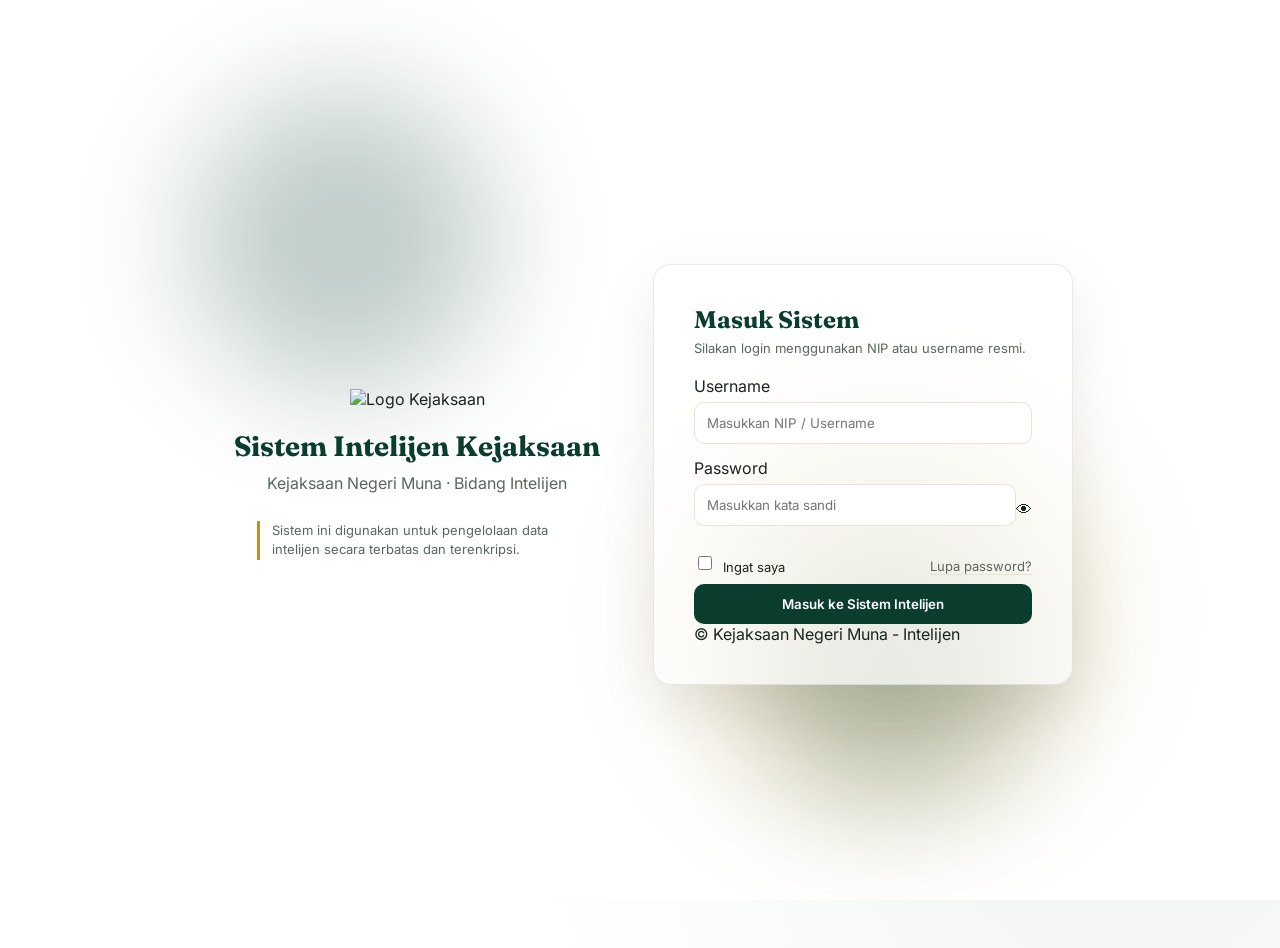
==== commit f0e36ae1: "Add files via upload" ====
--- a/dashboard.html
+++ b/dashboard.html
@@ -7,8 +7,18 @@
 <link rel="icon" type="image/png"
   href="https://raw.github.com/ungumanggis199-svg/sistemintelijenmuna/main/Logo-Kejaksaan2.png">
 <link href="https://fonts.googleapis.com/css2?family=Inter:wght@400;500;600;700&display=swap" rel="stylesheet">
-<link rel="stylesheet" href="dashboard.css?v=20261013">
-<link rel="stylesheet" href="dashboard-2.css?v=20261013">
+<link rel="stylesheet" href="dashboard.css">
+<script>
+/* Pemeriksa kelengkapan: bila file ini terpotong saat diunggah, tampilkan peringatan (bukan loading tanpa akhir) */
+window.addEventListener('load', function () {
+  if (window.__INTEL_READY) return;
+  var box = document.createElement('div');
+  box.style.cssText = 'position:fixed;left:16px;right:16px;bottom:16px;z-index:99999;padding:14px 18px;border-radius:12px;background:#FCEAEA;border:1px solid #E8A9A9;color:#7A1F1F;font:13px/1.5 Inter,sans-serif;box-shadow:0 8px 30px rgba(0,0,0,.2)';
+  box.innerHTML = '<b>Aplikasi gagal dimuat lengkap.</b> File dashboard.html kemungkinan terpotong saat diunggah. ' +
+    'Unggah ulang file secara utuh lewat GitHub → Add file → Upload files (jangan salin-tempel), lalu muat ulang halaman.';
+  document.body.appendChild(box);
+});
+</script>
 </head>
 <body>
 
@@ -1419,22 +1429,5053 @@
 <link rel="stylesheet" href="https://unpkg.com/leaflet@1.9.4/dist/leaflet.css" />
 <script src="https://unpkg.com/leaflet@1.9.4/dist/leaflet.js"></script>
 
-<script src="js/app-1.js?v=20261013"></script>
-<script src="js/app-2.js?v=20261013"></script>
-<script src="js/app-3.js?v=20261013"></script>
-<script src="js/app-4.js?v=20261013"></script>
 <script>
-/* Pemeriksa kelengkapan file: tampilkan peringatan bila ada file JS yang gagal dimuat/terpotong */
-window.addEventListener('load', function () {
-  var got = window.__INTEL_PARTS || [], miss = [];
-  for (var i = 1; i <= 4; i++) if (got.indexOf(i) === -1) miss.push('js/app-' + i + '.js');
-  if (window.__INTEL_READY && !miss.length) return;
-  var box = document.createElement('div');
-  box.style.cssText = 'position:fixed;left:16px;right:16px;bottom:16px;z-index:99999;padding:14px 18px;border-radius:12px;background:#FCEAEA;border:1px solid #E8A9A9;color:#7A1F1F;font:13px/1.5 Inter,sans-serif;box-shadow:0 8px 30px rgba(0,0,0,.2)';
-  box.innerHTML = '<b>Aplikasi gagal dimuat lengkap.</b> ' + (miss.length ? 'File bermasalah/terpotong: <b>' + miss.join(', ') + '</b>. ' : 'Salah satu file JavaScript berisi error. ') +
-    'Unggah ulang file tersebut secara utuh (GitHub → Add file → Upload files), lalu muat ulang halaman.';
-  document.body.appendChild(box);
+/* =====================
+   SESSION GUARD
+   ===================== */
+(function(){
+  const s = localStorage.getItem('intel_session');
+  if(!s){
+    window.location.href = 'index.html';
+    return;
+  }
+  try{
+    const d = JSON.parse(s);
+    const el = document.getElementById('userAv');
+    const nm = document.getElementById('userChipName');
+    const rl = document.getElementById('userChipRole');
+    if(d.username){
+      const initials = d.username.slice(0,2).toUpperCase();
+      if(el) el.textContent = initials;
+      if(nm) nm.textContent = d.username;
+      if(rl) rl.textContent = d.role || 'Intelijen';
+    }
+  }catch(e){}
+})();
+
+/* =====================
+   NAV ROUTING
+   ===================== */
+function navigate(pageKey){
+  document.querySelectorAll('.nav-item').forEach(n => {
+    n.classList.toggle('active', n.dataset.page === pageKey);
+  });
+  document.querySelectorAll('.page').forEach(p => {
+    p.classList.toggle('active', p.id === 'page-' + pageKey);
+  });
+  if(pageKey === 'projek') projLoadProjects();
+}
+
+document.querySelectorAll('[data-page]').forEach(el => {
+  el.addEventListener('click', () => navigate(el.dataset.page));
 });
+
+/* =====================
+   LOGOUT
+   ===================== */
+document.getElementById('logoutBtn').addEventListener('click', function(e){
+  e.preventDefault();
+  localStorage.removeItem('intel_session');
+  window.location.href = 'index.html';
+});
+
+/* =====================
+   GOOGLE SHEETS — CAPAIAN KINERJA & DIPA KEJATI 2026
+   Kolom: No | Kegiatan | Target Kegiatan | Realisasi Kegiatan | Anggaran |
+          Realisasi anggaran | Sisa Anggaran | % Pencairan
+   ===================== */
+const SHEET_ID    = '1MCpf11JdwMze8iGfX1FkLnB7vatgwzmVuwtX2mjEWiY';
+const SHEET_NAME  = 'CAPAIAN KINERJA';
+const DIPA_SHEET_NAME = 'DIPA KEJATI 2026';
+// CSV: pakai nama sheet (lebih reliabel daripada GID)
+const CSV_URL     = `https://docs.google.com/spreadsheets/d/${SHEET_ID}/gviz/tq?tqx=out:csv&sheet=${encodeURIComponent(SHEET_NAME)}`;
+// gviz JSON fallback
+const GVIZ_URL    = `https://docs.google.com/spreadsheets/d/${SHEET_ID}/gviz/tq?tqx=out:json&sheet=${encodeURIComponent(SHEET_NAME)}`;
+
+const COLORS = ['#0B3D2E','#2E9A6B','#B8902E','#4A90D9','#7C5CBF','#D94A4A','#4AC5C5','#C8A84B','#6B8F71','#C8C8C0'];
+
+let barChartInstance  = null;
+let donutChartInstance = null;
+
+/* --- Parser CSV yang aman untuk tanda kutip & koma di dalam sel ("50,0%") --- */
+function csvToRows(text) {
+  const rows = [];
+  let row = [], cell = '', inQuotes = false;
+  const src = String(text || '').replace(/^﻿/, '');
+  for (let i = 0; i < src.length; i++) {
+    const ch = src[i];
+    if (inQuotes) {
+      if (ch === '"') {
+        if (src[i + 1] === '"') { cell += '"'; i++; }
+        else inQuotes = false;
+      } else cell += ch;
+    } else if (ch === '"') inQuotes = true;
+    else if (ch === ',') { row.push(cell); cell = ''; }
+    else if (ch === '\n' || ch === '\r') {
+      if (ch === '\r' && src[i + 1] === '\n') i++;
+      row.push(cell); rows.push(row); row = []; cell = '';
+    } else cell += ch;
+  }
+  if (cell !== '' || row.length) { row.push(cell); rows.push(row); }
+  return rows;
+}
+
+/* --- Angka format Indonesia: "Rp 28.154.000" → 28154000, "50,0%" → 50 --- */
+function capNum(value) {
+  if (typeof value === 'number' && isFinite(value)) return value;
+  let t = String(value ?? '').replace(/Rp/gi, '').replace(/[\s%]/g, '');
+  if (!t) return 0;
+  if (/^-?\d{1,3}(\.\d{3})+(,\d+)?$/.test(t)) t = t.replace(/\./g, '').replace(',', '.');
+  else if (t.includes(',') && !t.includes('.')) t = t.replace(',', '.');
+  else t = t.replace(/,/g, '');
+  const n = Number(t.replace(/[^0-9.-]/g, ''));
+  return isFinite(n) ? n : 0;
+}
+
+/* --- Header → indeks kolom. Mendukung format baru (No, Kegiatan, Target Kegiatan,
+       Realisasi Kegiatan, Anggaran, Realisasi anggaran, Sisa Anggaran, % Pencairan)
+       maupun format lama (KEGIATAN, TARGET, TERLAKSANA). --- */
+function capColumnMap(header) {
+  const h = header.map(x => String(x || '').toLowerCase().replace(/\s+/g, ' ').trim());
+  const find = (...tests) => h.findIndex(lbl => tests.some(t => t(lbl)));
+  const map = {
+    no:         find(l => l === 'no' || l === 'no.' || l === 'nomor'),
+    kegiatan:   find(l => l === 'kegiatan' || l === 'nama kegiatan'),
+    target:     find(l => l.startsWith('target')),
+    terlaksana: find(l => l === 'realisasi kegiatan' || l === 'terlaksana' || l === 'realisasi'),
+    anggaran:   find(l => l === 'anggaran' || l === 'pagu' || l === 'pagu anggaran'),
+    realAngg:   find(l => l === 'realisasi anggaran'),
+    sisaAngg:   find(l => l.startsWith('sisa')),
+    persen:     find(l => l.includes('pencairan'))
+  };
+  return map.kegiatan >= 0 ? map : null;
+}
+
+function capRowsToData(rows) {
+  if (!rows || rows.length < 2) return [];
+  // Cari baris header pada 5 baris pertama
+  let headerIdx = -1, map = null;
+  for (let i = 0; i < Math.min(rows.length, 5); i++) {
+    map = capColumnMap(rows[i]);
+    if (map) { headerIdx = i; break; }
+  }
+  if (!map) {
+    // Format paling lama tanpa header yang dikenali: A=kegiatan, B=target, C=terlaksana
+    headerIdx = 0;
+    map = { no:-1, kegiatan:0, target:1, terlaksana:2, anggaran:-1, realAngg:-1, sisaAngg:-1, persen:-1 };
+  }
+  const get = (r, idx) => idx >= 0 ? String(r[idx] ?? '').trim() : '';
+  const data = [];
+  for (let i = headerIdx + 1; i < rows.length; i++) {
+    const r = rows[i];
+    const kegiatan = get(r, map.kegiatan);
+    const no = get(r, map.no);
+    if (!kegiatan) continue;                                // baris total biasanya tanpa nama kegiatan
+    if (/^(jumlah|total)/i.test(kegiatan) || /total/i.test(no)) continue;
+    const anggaran = capNum(get(r, map.anggaran));
+    const realisasiAnggaran = capNum(get(r, map.realAngg));
+    const sisaRaw = get(r, map.sisaAngg);
+    const persenRaw = get(r, map.persen);
+    data.push({
+      no,
+      kegiatan,
+      target: capNum(get(r, map.target)),
+      terlaksana: capNum(get(r, map.terlaksana)),
+      anggaran,
+      realisasiAnggaran,
+      sisaAnggaran: sisaRaw ? capNum(sisaRaw) : Math.max(anggaran - realisasiAnggaran, 0),
+      persenPencairan: persenRaw ? capNum(persenRaw) : (anggaran > 0 ? realisasiAnggaran / anggaran * 100 : 0)
+    });
+  }
+  return data;
+}
+
+/* --- Parse CSV teks → array objek --- */
+function parseCSV(text) {
+  return capRowsToData(csvToRows(text));
+}
+
+/* --- Parse gviz JSON → array objek --- */
+function parseGviz(text) {
+  const clean = text.replace(/^[^(]+\(/, '').replace(/\);\s*$/, '');
+  const json  = JSON.parse(clean);
+  const table = json.table || {};
+  const labels = (table.cols || []).map(c => c.label || '');
+  const rows = (table.rows || []).map(row =>
+    (row && row.c ? row.c : []).map(c => c == null ? '' : (c.f != null ? c.f : (c.v != null ? c.v : '')))
+  );
+  const all = labels.some(Boolean) ? [labels, ...rows] : rows;
+  return capRowsToData(all);
+}
+
+/* --- Fetch dengan timeout agar tidak nge-hang selamanya --- */
+function fetchWithTimeout(url, ms = 8000) {
+  const ctrl = new AbortController();
+  const tid  = setTimeout(() => ctrl.abort(), ms);
+  return fetch(url, { signal: ctrl.signal }).finally(() => clearTimeout(tid));
+}
+
+function sheetUrls(sheetName) {
+  const base = `https://docs.google.com/spreadsheets/d/${SHEET_ID}/gviz/tq`;
+  return {
+    csv:  `${base}?tqx=out:csv&sheet=${encodeURIComponent(sheetName)}`,
+    gviz: `${base}?tqx=out:json&sheet=${encodeURIComponent(sheetName)}`
+  };
+}
+
+/* --- Coba CSV dulu, kalau gagal fallback ke gviz --- */
+async function fetchSheetData(sheetName = SHEET_NAME) {
+  const urls = sheetUrls(sheetName);
+  try {
+    const res = await fetchWithTimeout(urls.csv);
+    if (res.ok) {
+      const text = await res.text();
+      if (!text.includes('<html') && !text.includes('<!DOCTYPE')) {
+        const data = parseCSV(text);
+        if (data.length > 0) return data;
+      }
+    }
+  } catch (e1) {
+    console.warn('CSV fetch gagal (' + sheetName + '), coba gviz:', e1.message);
+  }
+
+  const res2 = await fetchWithTimeout(urls.gviz);
+  if (!res2.ok) throw new Error('HTTP ' + res2.status);
+  const text2 = await res2.text();
+  const data2 = parseGviz(text2);
+  if (data2.length === 0) throw new Error('Data kosong dari kedua sumber');
+  return data2;
+}
+
+function renderDashboard(data) {
+  const totalTarget     = data.reduce((s, r) => s + r.target, 0);
+  const totalTerlaksana = data.reduce((s, r) => s + r.terlaksana, 0);
+  const persen          = totalTarget > 0 ? Math.round((totalTerlaksana / totalTarget) * 100) : 0;
+  const jenisKegiatan   = data.length;
+
+  // --- Hero Banner ---
+  document.getElementById('statCapaian').textContent        = persen + '%';
+  document.getElementById('statTotalTarget').textContent    = totalTarget;
+  document.getElementById('statTotalTerlaksana').textContent = totalTerlaksana;
+
+  // --- KPI Cards ---
+  document.getElementById('kpiJenisKegiatan').textContent   = jenisKegiatan;
+  document.getElementById('kpiJenisKegiatanSub').textContent = jenisKegiatan + ' jenis kegiatan aktif';
+  document.getElementById('kpiTotalTarget').textContent     = totalTarget;
+  document.getElementById('kpiTotalTerlaksana').textContent = totalTerlaksana;
+
+  const overDelta = document.getElementById('kpiTerlaksanaDelta');
+  const over = totalTerlaksana - totalTarget;
+  if (over > 0) {
+    overDelta.textContent = '▲ ' + over + ' melebihi target';
+    overDelta.style.color = '#2E9A6B';
+  } else if (over < 0) {
+    overDelta.textContent = '▼ ' + Math.abs(over) + ' di bawah target';
+    overDelta.style.color = '#D94A4A';
+  } else {
+    overDelta.textContent = 'Tepat sesuai target';
+    overDelta.style.color = '#B8902E';
+  }
+
+  document.getElementById('kpiPersenCapaian').textContent   = persen + '%';
+  const capDelta = document.getElementById('kpiCapaianDelta');
+  capDelta.textContent = persen >= 100 ? '✓ Target tercapai' : (persen + '% dari total target');
+  capDelta.style.color = persen >= 100 ? '#2E9A6B' : (persen >= 70 ? '#B8902E' : '#D94A4A');
+
+  // --- Timestamp tag ---
+  const now = new Date();
+  const _lastTag = document.getElementById('lastUpdatedTag');
+  if (_lastTag) _lastTag.textContent =
+    'Update: ' + now.toLocaleString('id-ID', {day:'2-digit',month:'short',hour:'2-digit',minute:'2-digit'});
+
+  // --- Bar Chart ---
+  const barCtx = document.getElementById('barChart');
+  if (barCtx) {
+    if (barChartInstance) barChartInstance.destroy();
+    barChartInstance = new Chart(barCtx, {
+      type: 'bar',
+      data: {
+        labels: data.map(r => r.kegiatan),
+        datasets: [
+          {
+            label: 'Target',
+            data: data.map(r => r.target),
+            backgroundColor: 'rgba(11,61,46,0.15)',
+            borderColor: '#0B3D2E',
+            borderWidth: 1.5,
+            borderRadius: 4,
+          },
+          {
+            label: 'Terlaksana',
+            data: data.map(r => r.terlaksana),
+            backgroundColor: data.map(r => r.terlaksana >= r.target ? '#2E9A6B' : '#B8902E'),
+            borderColor: 'transparent',
+            borderRadius: 4,
+          }
+        ]
+      },
+      options: {
+        responsive: true,
+        maintainAspectRatio: false,
+        plugins: {
+          legend: {
+            display: true,
+            position: 'top',
+            labels: { font: { size: 11 }, color: '#4a5568', boxWidth: 12, padding: 14 }
+          },
+          tooltip: {
+            backgroundColor: 'rgba(11,61,46,0.92)',
+            padding: 10,
+            cornerRadius: 8,
+            callbacks: {
+              label: ctx => ' ' + ctx.dataset.label + ': ' + ctx.parsed.y
+            }
+          }
+        },
+        scales: {
+          y: {
+            beginAtZero: true,
+            ticks: { font: { size: 11 }, color: '#8a9490', stepSize: 1 },
+            grid: { color: 'rgba(0,0,0,0.05)' },
+            border: { display: false }
+          },
+          x: {
+            ticks: {
+              font: { size: 10 },
+              color: '#8a9490',
+              maxRotation: 30,
+              callback: function(val, i) {
+                const label = data[i].kegiatan;
+                return label.length > 14 ? label.slice(0, 13) + '…' : label;
+              }
+            },
+            grid: { display: false },
+            border: { display: false }
+          }
+        }
+      }
+    });
+  }
+
+  // --- Chart Summary (bawah bar chart) ---
+  const summaryEl = document.getElementById('chartSummary');
+  if (summaryEl) {
+    const tercapai  = data.filter(r => r.terlaksana >= r.target).length;
+    const belum     = data.filter(r => r.terlaksana < r.target).length;
+    summaryEl.innerHTML = `
+      <div class="cs-item">
+        <div class="cs-label">Kegiatan Tercapai</div>
+        <div class="cs-val">${tercapai} <span class="cs-arrow" style="color:#2E9A6B;">✓</span></div>
+      </div>
+      <div class="cs-item">
+        <div class="cs-label">Belum Tercapai</div>
+        <div class="cs-val">${belum} <span class="cs-arrow" style="color:#D94A4A;">!</span></div>
+      </div>
+      <div class="cs-item">
+        <div class="cs-label">Persentase</div>
+        <div class="cs-val">${persen}% <span class="cs-arrow">↗</span></div>
+      </div>
+    `;
+  }
+
+  // --- Donut Chart ---
+  const _dTag = document.getElementById('donutTotalTag');
+  if (_dTag) _dTag.textContent = 'Total ' + totalTerlaksana;
+  const _dNum = document.getElementById('donutCenterNum');
+  if (_dNum) _dNum.textContent = totalTerlaksana;
+
+  const donutCtx = document.getElementById('donutChart');
+  if (donutCtx) {
+    if (donutChartInstance) donutChartInstance.destroy();
+    donutChartInstance = new Chart(donutCtx, {
+      type: 'doughnut',
+      data: {
+        labels: data.map(r => r.kegiatan),
+        datasets: [{
+          data: data.map(r => r.terlaksana),
+          backgroundColor: COLORS.slice(0, data.length),
+          borderWidth: 2.5,
+          borderColor: '#fff',
+          hoverOffset: 5
+        }]
+      },
+      options: {
+        responsive: false,
+        cutout: '68%',
+        plugins: {
+          legend: { display: false },
+          tooltip: {
+            backgroundColor: 'rgba(11,61,46,0.92)',
+            padding: 10,
+            cornerRadius: 8,
+            callbacks: {
+              label: ctx => ' ' + ctx.label + ': ' + ctx.parsed + ' kegiatan'
+            }
+          }
+        }
+      }
+    });
+  }
+
+  // --- Donut Legend ---
+  const legendEl = document.getElementById('donutLegend');
+  if (legendEl) {
+    legendEl.innerHTML = data.map((r, i) => {
+      const pct = totalTerlaksana > 0 ? Math.round((r.terlaksana / totalTerlaksana) * 100) : 0;
+      return `
+        <div class="dl-item">
+          <div class="dl-dot" style="background:${COLORS[i % COLORS.length]};"></div>
+          <span class="dl-label">${r.kegiatan}</span>
+          <span class="dl-val">${pct}%</span>
+        </div>`;
+    }).join('');
+  }
+
+  // --- Tabel Rincian ---
+  const tabelEl = document.getElementById('tabelKegiatan');
+  if (tabelEl) {
+    tabelEl.innerHTML = `
+      <table style="width:100%;border-collapse:collapse;font-size:13px;">
+        <thead>
+          <tr style="border-bottom:2px solid rgba(11,61,46,0.12);">
+            <th style="text-align:left;padding:8px 10px;color:#4a5568;font-weight:600;">Kegiatan</th>
+            <th style="text-align:center;padding:8px 10px;color:#4a5568;font-weight:600;">Target</th>
+            <th style="text-align:center;padding:8px 10px;color:#4a5568;font-weight:600;">Terlaksana</th>
+            <th style="text-align:center;padding:8px 10px;color:#4a5568;font-weight:600;">Capaian</th>
+            <th style="text-align:left;padding:8px 10px;color:#4a5568;font-weight:600;">Progress</th>
+          </tr>
+        </thead>
+        <tbody>
+          ${data.map(r => {
+            const p = r.target > 0 ? Math.min(Math.round((r.terlaksana / r.target) * 100), 100) : 0;
+            const actual = r.target > 0 ? Math.round((r.terlaksana / r.target) * 100) : 0;
+            const barColor = actual >= 100 ? '#2E9A6B' : (actual >= 60 ? '#B8902E' : '#D94A4A');
+            const badgeStyle = `background:${barColor}20;color:${barColor};padding:2px 8px;border-radius:20px;font-weight:600;font-size:12px;`;
+            return `
+              <tr style="border-bottom:1px solid rgba(0,0,0,0.05);transition:background .15s;" 
+                  onmouseover="this.style.background='rgba(11,61,46,0.03)'" 
+                  onmouseout="this.style.background=''">
+                <td style="padding:9px 10px;color:#1a2e22;font-weight:500;">${r.kegiatan}</td>
+                <td style="text-align:center;padding:9px 10px;color:#4a5568;">${r.target}</td>
+                <td style="text-align:center;padding:9px 10px;color:#4a5568;">${r.terlaksana}</td>
+                <td style="text-align:center;padding:9px 10px;">
+                  <span style="${badgeStyle}">${actual}%</span>
+                </td>
+                <td style="padding:9px 10px;min-width:100px;">
+                  <div style="background:rgba(0,0,0,0.07);border-radius:20px;height:6px;overflow:hidden;">
+                    <div style="background:${barColor};width:${p}%;height:100%;border-radius:20px;transition:width .5s;"></div>
+                  </div>
+                </td>
+              </tr>`;
+          }).join('')}
+        </tbody>
+        <tfoot>
+          <tr style="border-top:2px solid rgba(11,61,46,0.12);background:rgba(11,61,46,0.03);">
+            <td style="padding:9px 10px;font-weight:700;color:#0B3D2E;">TOTAL</td>
+            <td style="text-align:center;padding:9px 10px;font-weight:700;color:#0B3D2E;">${totalTarget}</td>
+            <td style="text-align:center;padding:9px 10px;font-weight:700;color:#0B3D2E;">${totalTerlaksana}</td>
+            <td style="text-align:center;padding:9px 10px;">
+              <span style="background:${persen>=100?'#2E9A6B':persen>=60?'#B8902E':'#D94A4A'}20;color:${persen>=100?'#2E9A6B':persen>=60?'#B8902E':'#D94A4A'};padding:2px 8px;border-radius:20px;font-weight:700;font-size:12px;">${persen}%</span>
+            </td>
+            <td></td>
+          </tr>
+        </tfoot>
+      </table>`;
+  }
+
+  // --- Anggaran dari sheet CAPAIAN KINERJA ---
+  const paguCap = data.reduce((s, r) => s + (r.anggaran || 0), 0);
+  const realCap = data.reduce((s, r) => s + (r.realisasiAnggaran || 0), 0);
+  const serapEl = document.getElementById('statSerapan');
+  if (serapEl) serapEl.textContent = paguCap > 0 ? Math.round(realCap / paguCap * 100) + '%' : '—';
+  if (paguCap > 0) renderAnggaran('cap', data);
+  else angShowError('cap', '<b>Kolom anggaran tidak ditemukan pada sheet CAPAIAN KINERJA.</b><span>Pastikan ada kolom Anggaran, Realisasi anggaran, Sisa Anggaran, dan % Pencairan.</span>');
+
+  // Tampilkan konten, sembunyikan loading
+  document.getElementById('capaianLoading').style.display = 'none';
+  document.getElementById('capaianContent').style.display = 'block';
+}
+
+function showError(msg) {
+  const loading = document.getElementById('capaianLoading');
+  if (!loading) return;
+  loading.style.display = 'flex';
+  loading.innerHTML = `
+    <svg viewBox="0 0 24 24" fill="none" stroke="#D94A4A" stroke-width="2" width="40" height="40" stroke-linecap="round" stroke-linejoin="round">
+      <circle cx="12" cy="12" r="10"/><line x1="12" y1="8" x2="12" y2="12"/><line x1="12" y1="16" x2="12.01" y2="16"/>
+    </svg>
+    <div style="color:#D94A4A;font-size:13px;text-align:center;max-width:320px;line-height:1.6;">${msg}</div>
+    <div style="display:flex;gap:10px;margin-top:4px;">
+      <button onclick="loadCapaianData()" style="padding:8px 18px;background:#0B3D2E;color:#fff;border:none;border-radius:8px;cursor:pointer;font-size:13px;">↻ Coba Lagi</button>
+      <a href="https://docs.google.com/spreadsheets/d/1MCpf11JdwMze8iGfX1FkLnB7vatgwzmVuwtX2mjEWiY/edit" target="_blank"
+         style="padding:8px 18px;background:transparent;color:#0B3D2E;border:1.5px solid #0B3D2E;border-radius:8px;cursor:pointer;font-size:13px;text-decoration:none;">
+         Buka Sheet ↗
+      </a>
+    </div>
+    <div style="color:#aaa;font-size:11px;margin-top:6px;">Pastikan sheet diatur: <b>Bagikan → Anyone with the link → Viewer</b></div>
+  `;
+}
+
+async function loadCapaianData() {
+  const loading = document.getElementById('capaianLoading');
+  const content = document.getElementById('capaianContent');
+
+  // Reset ke spinner
+  if (loading) {
+    loading.style.display = 'flex';
+    loading.innerHTML = `
+      <div style="width:36px;height:36px;border:3px solid rgba(11,61,46,0.15);border-top-color:#0B3D2E;border-radius:50%;animation:spin 0.8s linear infinite;"></div>
+      <div style="color:#8a9490;font-size:13px;">Memuat data dari Google Sheets...</div>
+    `;
+  }
+  if (content) content.style.display = 'none';
+
+  try {
+    const data = await fetchSheetData();
+    if (!data || data.length === 0) {
+      showError('Data tidak ditemukan di sheet.<br>Pastikan sheet <b>CAPAIAN KINERJA</b> memiliki kolom <b>Kegiatan</b>, <b>Target Kegiatan</b>, dan <b>Realisasi Kegiatan</b> serta sudah dibagikan ke publik.');
+      return;
+    }
+    renderDashboard(data);
+  } catch (err) {
+    console.error('Gagal memuat data:', err);
+    showError(`Gagal memuat data dari Google Sheets.<br><small style="opacity:.8;">${err.message}</small>`);
+  }
+}
+
+
+/* =====================================================
+   KOMPONEN ANGGARAN & PROGRES KEGIATAN
+   Dipakai untuk sheet "CAPAIAN KINERJA" (prefix cap) dan
+   sheet "DIPA KEJATI 2026" (prefix dipa)
+   ===================================================== */
+const ANG_SHEET_URL = 'https://docs.google.com/spreadsheets/d/1MCpf11JdwMze8iGfX1FkLnB7vatgwzmVuwtX2mjEWiY/edit';
+const ANG_CFG = {
+  cap:  { eyebrow:'Informasi Anggaran · Sheet "CAPAIAN KINERJA"', title:'Anggaran Capaian Kinerja',
+          sub:'Target, realisasi kegiatan, dan serapan anggaran per kegiatan', refresh:'loadCapaianData()' },
+  dipa: { eyebrow:'Informasi Anggaran · Sheet "DIPA KEJATI 2026"', title:'Anggaran DIPA KEJATI 2026',
+          sub:'Target, realisasi kegiatan, dan pencairan anggaran per kegiatan', refresh:'loadDipaData()' }
+};
+const _angState = { cap:{ data:[], sort:'sheet', filter:'all' }, dipa:{ data:[], sort:'sheet', filter:'all' } };
+let _dipaLoading = false;
+
+function dipaRp(n) { return 'Rp ' + Math.round(n || 0).toLocaleString('id-ID'); }
+function dipaRpShort(n) {
+  const v = Math.abs(n || 0);
+  if (v >= 1e9) return 'Rp ' + (n / 1e9).toLocaleString('id-ID', {maximumFractionDigits:1}) + ' M';
+  if (v >= 1e6) return 'Rp ' + (n / 1e6).toLocaleString('id-ID', {maximumFractionDigits:1}) + ' jt';
+  if (v >= 1e3) return 'Rp ' + (n / 1e3).toLocaleString('id-ID', {maximumFractionDigits:0}) + ' rb';
+  return 'Rp ' + Math.round(n || 0);
+}
+function dipaPct(n) { return (Number(n) || 0).toLocaleString('id-ID', {minimumFractionDigits:1, maximumFractionDigits:1}) + '%'; }
+function dipaEsc(s) { return String(s ?? '').replace(/[&<>"']/g, c => ({'&':'&amp;','<':'&lt;','>':'&gt;','"':'&quot;',"'":'&#39;'})[c]); }
+function dipaStatusColor(p) { return p >= 100 ? '#2E9A6B' : (p >= 50 ? '#B8902E' : '#D94A4A'); }
+
+function angStatus(r) {
+  if (r.target > 0 && r.terlaksana >= r.target) return { key:'done', label:'Tercapai' };
+  if (r.terlaksana > 0) return { key:'run', label:'Berjalan' };
+  return { key:'none', label:'Belum terlaksana' };
+}
+
+/* Kerangka HTML satu blok anggaran */
+function angShell(p) {
+  const c = ANG_CFG[p];
+  const el = document.getElementById(p === 'cap' ? 'capAnggaranSection' : 'dipaSection');
+  if (!el || el.dataset.ready) return;
+  el.dataset.ready = '1';
+  el.innerHTML = `
+    <div class="dipa-head">
+      <div class="dipa-head-text">
+        <div class="dipa-eyebrow">${c.eyebrow}</div>
+        <h2>${c.title}</h2>
+        <p>${c.sub}</p>
+      </div>
+      <div class="dipa-actions">
+        <span class="panel-tag" id="${p}Updated">—</span>
+        <button type="button" class="dipa-btn dipa-btn-xl" id="${p}XlBtn" onclick="angExportExcel('${p}')" title="Unduh progres, rincian anggaran & grafik ke Excel">⬇ Excel</button>
+        <button type="button" class="dipa-btn" onclick="${c.refresh}">↻ Refresh</button>
+        <a href="${ANG_SHEET_URL}" target="_blank" rel="noopener" class="see-all-link">Buka Sheet ↗</a>
+      </div>
+    </div>
+    <div id="${p}Loading" class="dipa-loading"><div class="dipa-spinner"></div><span>Memuat data anggaran...</span></div>
+    <div id="${p}Content" style="display:none;">
+      <div class="dipa-kpis">
+        <div class="dipa-kpi dipa-kpi-keg">
+          <span class="dipa-kpi-label">Realisasi Kegiatan</span>
+          <strong class="dipa-kpi-val" id="${p}Keg">—</strong>
+          <div class="dipa-meter" aria-hidden="true"><div id="${p}KegMeter"></div></div>
+          <small id="${p}KegSub">—</small>
+        </div>
+        <div class="dipa-kpi">
+          <span class="dipa-kpi-label">Pagu Anggaran</span>
+          <strong class="dipa-kpi-val" id="${p}Pagu">—</strong>
+          <small id="${p}PaguSub">—</small>
+        </div>
+        <div class="dipa-kpi">
+          <span class="dipa-kpi-label">Realisasi Anggaran</span>
+          <strong class="dipa-kpi-val" id="${p}Real">—</strong>
+          <small id="${p}RealSub">—</small>
+        </div>
+        <div class="dipa-kpi">
+          <span class="dipa-kpi-label">Sisa Anggaran</span>
+          <strong class="dipa-kpi-val" id="${p}Sisa">—</strong>
+          <small id="${p}SisaSub">—</small>
+        </div>
+        <div class="dipa-kpi dipa-kpi-accent">
+          <span class="dipa-kpi-label">Persentase Pencairan</span>
+          <strong class="dipa-kpi-val" id="${p}Persen">—</strong>
+          <div class="dipa-meter" aria-hidden="true"><div id="${p}Meter"></div></div>
+          <small id="${p}PersenSub">—</small>
+        </div>
+      </div>
+
+      <div class="panel ang-panel">
+        <div class="panel-head ang-panel-head">
+          <div class="ph-left">
+            <svg viewBox="0 0 24 24" fill="none" stroke="currentColor" stroke-width="2" stroke-linecap="round" stroke-linejoin="round"><line x1="18" y1="20" x2="18" y2="10"/><line x1="12" y1="20" x2="12" y2="4"/><line x1="6" y1="20" x2="6" y2="14"/></svg>
+            <h3>Progres Target &amp; Realisasi per Kegiatan</h3>
+          </div>
+          <div class="ang-controls">
+            <div class="ang-filters" id="${p}Filters" role="tablist"></div>
+            <select class="ang-sort" onchange="angSetSort('${p}', this.value)" aria-label="Urutkan">
+              <option value="sheet">Urutan sheet</option>
+              <option value="low">Capaian terendah</option>
+              <option value="gap">Sisa kegiatan terbanyak</option>
+              <option value="budget">Anggaran terbesar</option>
+            </select>
+          </div>
+        </div>
+        <div class="ang-legend">
+          <span><i class="seg done"></i>Kegiatan terlaksana</span>
+          <span><i class="seg"></i>Target belum terlaksana</span>
+          <span><i class="seg over"></i>Melebihi target</span>
+          <span><i class="bar"></i>Realisasi anggaran</span>
+        </div>
+        <div class="ang-head-row" aria-hidden="true">
+          <span>Kegiatan</span><span>Target vs Realisasi Kegiatan</span><span>Realisasi vs Pagu Anggaran</span><span>Pencairan</span><span></span>
+        </div>
+        <div id="${p}Rows" class="ang-rows"></div>
+      </div>
+
+      <details class="panel ang-details">
+        <summary>
+          <span><b>Tabel rincian anggaran</b> · <span id="${p}RowsTag">—</span></span>
+          <span class="ang-sum-hint">Klik untuk buka/tutup</span>
+        </summary>
+        <div id="${p}Table" class="dipa-table-wrap"></div>
+      </details>
+    </div>`;
+}
+
+function angSegments(r) {
+  const t = Math.max(0, Math.round(r.target)), d = Math.max(0, Math.round(r.terlaksana));
+  if (t > 0 && Math.max(t, d) <= 16) {
+    let html = '';
+    for (let i = 0; i < Math.max(t, d); i++) {
+      const cls = i < Math.min(d, t) ? 'done' : (i >= t ? 'over' : '');
+      html += `<i class="seg ${cls}"></i>`;
+    }
+    return `<div class="ang-segs" style="--n:${Math.max(t, d)}">${html}</div>`;
+  }
+  const pct = t > 0 ? Math.min(d / t * 100, 100) : 0;
+  return `<div class="ang-track"><div class="ang-fill keg" style="width:${pct}%"></div></div>`;
+}
+
+function angRowsHtml(p) {
+  const st = _angState[p];
+  let rows = st.data.map((r, i) => ({ ...r, _i:i, _pct: r.target > 0 ? r.terlaksana / r.target * 100 : 0, _st: angStatus(r) }));
+  if (st.filter !== 'all') rows = rows.filter(r => r._st.key === st.filter);
+  if (st.sort === 'low') rows.sort((a, b) => a._pct - b._pct || b.anggaran - a.anggaran);
+  if (st.sort === 'gap') rows.sort((a, b) => (b.target - b.terlaksana) - (a.target - a.terlaksana));
+  if (st.sort === 'budget') rows.sort((a, b) => b.anggaran - a.anggaran);
+  if (!rows.length) return '<div class="ang-empty">Tidak ada kegiatan pada kategori ini.</div>';
+  return rows.map(r => {
+    const sisaKeg = Math.max(r.target - r.terlaksana, 0);
+    const over = Math.max(r.terlaksana - r.target, 0);
+    const angPct = Math.min(r.persenPencairan, 100);
+    const color = dipaStatusColor(r.persenPencairan);
+    const tip = `${r.kegiatan}: ${r.terlaksana} dari ${r.target} kegiatan; anggaran ${dipaRp(r.realisasiAnggaran)} dari ${dipaRp(r.anggaran)} (${dipaPct(r.persenPencairan)})`;
+    return `<div class="ang-row" title="${dipaEsc(tip)}">
+      <div class="ang-name">
+        <b>${dipaEsc(r.kegiatan)}</b>
+        <span class="ang-pill ${r._st.key}">${r._st.label}</span>
+      </div>
+      <div class="ang-cell">
+        ${angSegments(r)}
+        <div class="ang-cap"><b>${r.terlaksana}</b> / ${r.target} kegiatan
+          <span>${over ? '· melebihi ' + over : (sisaKeg ? '· sisa ' + sisaKeg : '· lengkap')}</span></div>
+      </div>
+      <div class="ang-cell">
+        <div class="ang-track"><div class="ang-fill" style="width:${angPct}%;background:#0B3D2E"></div></div>
+        <div class="ang-cap"><b>${dipaRpShort(r.realisasiAnggaran)}</b> / ${dipaRpShort(r.anggaran)}
+          <span>${r.sisaAnggaran > 0 ? '· sisa ' + dipaRpShort(r.sisaAnggaran) : '· terserap'}</span></div>
+      </div>
+      <div class="ang-pct" style="--c:${color}">${dipaPct(r.persenPencairan)}</div>
+      <button type="button" class="ang-edit-btn" title="Edit realisasi & anggaran ${dipaEsc(r.kegiatan)}" onclick="angOpenEdit('${p}', ${r._i})">✏️</button>
+    </div>`;
+  }).join('');
+}
+
+function angRenderFilters(p) {
+  const st = _angState[p];
+  const count = k => k === 'all' ? st.data.length : st.data.filter(r => angStatus(r).key === k).length;
+  const items = [['all','Semua'],['done','Tercapai'],['run','Berjalan'],['none','Belum']];
+  const el = document.getElementById(p + 'Filters');
+  if (el) el.innerHTML = items.map(([k, l]) =>
+    `<button type="button" class="ang-filter ${k} ${st.filter === k ? 'active' : ''}" onclick="angSetFilter('${p}','${k}')">${l} <b>${count(k)}</b></button>`).join('');
+}
+
+function angSetFilter(p, f) { _angState[p].filter = f; angRenderFilters(p); document.getElementById(p + 'Rows').innerHTML = angRowsHtml(p); }
+function angSetSort(p, s) { _angState[p].sort = s; document.getElementById(p + 'Rows').innerHTML = angRowsHtml(p); }
+
+function renderAnggaran(p, data) {
+  angShell(p);
+  _angState[p].data = data;
+  const pagu   = data.reduce((s, r) => s + r.anggaran, 0);
+  const real   = data.reduce((s, r) => s + r.realisasiAnggaran, 0);
+  const sisa   = data.reduce((s, r) => s + r.sisaAnggaran, 0);
+  const target = data.reduce((s, r) => s + r.target, 0);
+  const keg    = data.reduce((s, r) => s + r.terlaksana, 0);
+  const persen = pagu > 0 ? real / pagu * 100 : 0;
+  const persenKeg = target > 0 ? keg / target * 100 : 0;
+  const nDone  = data.filter(r => angStatus(r).key === 'done').length;
+  const nNone  = data.filter(r => angStatus(r).key === 'none').length;
+  const lunas  = data.filter(r => r.anggaran > 0 && r.sisaAnggaran <= 0).length;
+
+  const set = (id, v) => { const el = document.getElementById(p + id); if (el) el.textContent = v; };
+  set('Keg', keg + ' / ' + target);
+  set('KegSub', dipaPct(persenKeg) + ' · ' + nDone + ' dari ' + data.length + ' kegiatan tercapai');
+  set('Pagu', dipaRp(pagu));
+  set('PaguSub', data.length + ' kegiatan');
+  set('Real', dipaRp(real));
+  set('RealSub', lunas + ' kegiatan terserap 100%');
+  set('Sisa', dipaRp(sisa));
+  set('SisaSub', nNone ? nNone + ' kegiatan belum terlaksana' : 'Semua kegiatan sudah berjalan');
+  set('Persen', dipaPct(persen));
+  set('PersenSub', persen >= 100 ? '✓ Anggaran terserap penuh' : 'Sisa ' + dipaPct(100 - persen));
+  set('RowsTag', data.length + ' kegiatan');
+  set('Updated', 'Update: ' + new Date().toLocaleString('id-ID', {day:'2-digit',month:'short',hour:'2-digit',minute:'2-digit'}));
+  const meter = document.getElementById(p + 'Meter');
+  if (meter) { meter.style.width = Math.min(persen, 100) + '%'; meter.style.background = dipaStatusColor(persen); }
+  const km = document.getElementById(p + 'KegMeter');
+  if (km) { km.style.width = Math.min(persenKeg, 100) + '%'; km.style.background = '#2E9A6B'; }
+
+  angRenderFilters(p);
+  document.getElementById(p + 'Rows').innerHTML = angRowsHtml(p);
+
+  const tbl = document.getElementById(p + 'Table');
+  if (tbl) {
+    tbl.innerHTML = `
+      <table class="dipa-table">
+        <thead><tr>
+          <th>No</th><th class="l">Kegiatan</th><th>Target</th><th>Realisasi</th><th>Capaian</th>
+          <th class="r">Anggaran</th><th class="r">Realisasi Anggaran</th><th class="r">Sisa Anggaran</th><th>Pencairan</th>
+        </tr></thead>
+        <tbody>
+          ${data.map((r, i) => {
+            const c = dipaStatusColor(r.persenPencairan);
+            const kp = r.target > 0 ? r.terlaksana / r.target * 100 : 0;
+            return `<tr>
+              <td>${dipaEsc(r.no || (i + 1))}</td>
+              <td class="l"><b>${dipaEsc(r.kegiatan)}</b></td>
+              <td>${r.target}</td><td>${r.terlaksana}</td><td>${dipaPct(kp)}</td>
+              <td class="r">${dipaRp(r.anggaran)}</td>
+              <td class="r">${dipaRp(r.realisasiAnggaran)}</td>
+              <td class="r">${dipaRp(r.sisaAnggaran)}</td>
+              <td><div class="dipa-cell-pct">
+                <div class="dipa-mini"><div style="width:${Math.min(r.persenPencairan,100)}%;background:${c};"></div></div>
+                <span>${dipaPct(r.persenPencairan)}</span>
+              </div></td>
+            </tr>`;
+          }).join('')}
+        </tbody>
+        <tfoot><tr>
+          <td></td><td class="l">TOTAL</td><td>${target}</td><td>${keg}</td><td>${dipaPct(persenKeg)}</td>
+          <td class="r">${dipaRp(pagu)}</td><td class="r">${dipaRp(real)}</td><td class="r">${dipaRp(sisa)}</td>
+          <td><span class="dipa-total-pct">${dipaPct(persen)}</span></td>
+        </tr></tfoot>
+      </table>`;
+  }
+
+  document.getElementById(p + 'Loading').style.display = 'none';
+  document.getElementById(p + 'Content').style.display = 'block';
+}
+
+function angShowError(p, msg) {
+  angShell(p);
+  const loading = document.getElementById(p + 'Loading');
+  const content = document.getElementById(p + 'Content');
+  if (content) content.style.display = 'none';
+  if (loading) {
+    loading.style.display = 'flex';
+    loading.innerHTML = `<div class="dipa-error">${msg}<button type="button" class="dipa-btn" onclick="${ANG_CFG[p].refresh}">↻ Coba Lagi</button></div>`;
+  }
+}
+
+
+/* ── Edit realisasi & anggaran langsung dari dashboard ── */
+const ANG_SHEET_OF = { cap: 'CAPAIAN KINERJA', dipa: 'DIPA KEJATI 2026' };
+let _angEdit = null;   // { p, idx, row }
+
+function angParseMoney(v) { return Number(String(v || '').replace(/[^0-9]/g, '')) || 0; }
+function angMoneyInput(el) {
+  const n = angParseMoney(el.value);
+  el.value = n ? n.toLocaleString('id-ID') : '';
+}
+function angStep(id, d) {
+  const el = document.getElementById(id);
+  el.value = Math.max(0, (parseInt(el.value, 10) || 0) + d);
+  angEditPreview(id === 'aeReal');
+}
+
+function angOpenEdit(p, idx) {
+  const row = (_angState[p].data || [])[idx];
+  if (!row) return;
+  _angEdit = { p, idx, row };
+  const g = id => document.getElementById(id);
+  g('angEditKicker').textContent = 'Sheet "' + ANG_SHEET_OF[p] + '"' + (row.no ? ' · No ' + row.no : '');
+  g('angEditTitle').textContent = row.kegiatan;
+  g('aeTarget').value = row.target;
+  g('aeReal').value = row.terlaksana;
+  g('aePagu').value = Math.round(row.anggaran).toLocaleString('id-ID');
+  g('aeRealAngg').value = Math.round(row.realisasiAnggaran).toLocaleString('id-ID');
+  g('aeNote').value = '';
+  // Centang otomatis bila data saat ini memang proporsional
+  const prop = row.target > 0 ? Math.round(row.anggaran * Math.min(row.terlaksana, row.target) / row.target) : 0;
+  g('aeAuto').checked = Math.abs(prop - row.realisasiAnggaran) <= 1;
+  g('aeStatus').textContent = ''; g('aeStatus').className = 'kal-form-status';
+  const role = String(projSession().role || '').toLowerCase();
+  if (!['admin','administrator','super admin','superadmin'].includes(role)) {
+    g('aeStatus').className = 'kal-form-status error';
+    g('aeStatus').textContent = 'Hanya administrator yang dapat menyimpan perubahan.';
+  }
+  angEditPreview();
+  g('angEditModal').style.display = 'flex';
+  setTimeout(() => g('aeReal').focus(), 50);
+}
+
+function angCloseEdit() {
+  document.getElementById('angEditModal').style.display = 'none';
+  _angEdit = null;
+}
+
+function angEditValues() {
+  const g = id => document.getElementById(id);
+  const target = Math.max(0, parseInt(g('aeTarget').value, 10) || 0);
+  const terlaksana = Math.max(0, parseInt(g('aeReal').value, 10) || 0);
+  const anggaran = angParseMoney(g('aePagu').value);
+  let realisasiAnggaran = angParseMoney(g('aeRealAngg').value);
+  if (g('aeAuto').checked) {
+    realisasiAnggaran = target > 0 ? Math.round(anggaran * Math.min(terlaksana, target) / target) : 0;
+  }
+  return { target, terlaksana, anggaran, realisasiAnggaran };
+}
+
+function angEditPreview(fromCount) {
+  if (!_angEdit) return;
+  const v = angEditValues();
+  const g = id => document.getElementById(id);
+  if (g('aeAuto').checked) g('aeRealAngg').value = v.realisasiAnggaran.toLocaleString('id-ID');
+  const o = _angEdit.row;
+  const pctKeg = v.target > 0 ? v.terlaksana / v.target * 100 : 0;
+  const pctAng = v.anggaran > 0 ? v.realisasiAnggaran / v.anggaran * 100 : 0;
+  const diff = (a, b, fmt) => a === b ? '<span class="ae-same">tetap</span>' : `<span class="ae-old">${fmt(a)}</span> → <b>${fmt(b)}</b>`;
+  const warn = [];
+  if (v.terlaksana > v.target) warn.push('Kegiatan terlaksana melebihi target.');
+  if (v.realisasiAnggaran > v.anggaran) warn.push('Realisasi anggaran melebihi pagu — tidak dapat disimpan.');
+  g('aePreview').innerHTML = `
+    <div class="ae-row"><span>Kegiatan</span><span>${diff(o.terlaksana + '/' + o.target, v.terlaksana + '/' + v.target, x => x)}</span><b class="ae-pct">${dipaPct(pctKeg)}</b></div>
+    <div class="ae-row"><span>Realisasi anggaran</span><span>${diff(Math.round(o.realisasiAnggaran), v.realisasiAnggaran, dipaRp)}</span><b class="ae-pct">${dipaPct(pctAng)}</b></div>
+    <div class="ae-row"><span>Sisa anggaran</span><span><b>${dipaRp(Math.max(v.anggaran - v.realisasiAnggaran, 0))}</b></span><span></span></div>
+    ${warn.length ? `<div class="ae-warn">⚠ ${warn.join(' ')}</div>` : ''}`;
+  g('aeSave').disabled = v.realisasiAnggaran > v.anggaran;
+}
+
+async function angSaveEdit() {
+  if (!_angEdit) return;
+  const st = document.getElementById('aeStatus');
+  const btn = document.getElementById('aeSave');
+  kalCfgLoad();
+  if (!kalApiUrl()) {
+    st.className = 'kal-form-status error';
+    st.innerHTML = 'Belum terhubung ke Apps Script. Isi URL di <a href="#" onclick="angCloseEdit();navigate(\'kalender\');kalOpenWaSetting();return false;">Kalender Kegiatan → Pengaturan</a>.';
+    return;
+  }
+  const v = angEditValues();
+  const { p, idx, row } = _angEdit;
+  btn.disabled = true; btn.innerHTML = '<span class="proj-btn-spinner"></span> Menyimpan...';
+  st.className = 'kal-form-status'; st.textContent = '';
+  try {
+    const data = await kalApi({
+      action:'updateAnggaranRow', role: projSession().role || '',
+      sheet: ANG_SHEET_OF[p], no: row.no, kegiatan: row.kegiatan,
+      ...v, catatan: document.getElementById('aeNote').value.trim()
+    });
+    // Perbarui tampilan langsung tanpa menunggu cache Google Sheets
+    const fresh = { ...row, ...(data.row || v) };
+    _angState[p].data[idx] = fresh;
+    renderAnggaran(p, _angState[p].data);
+    if (p === 'cap') renderDashboard(_angState.cap.data);
+    st.className = 'kal-form-status success';
+    st.textContent = '✓ Tersimpan ke sheet ' + ANG_SHEET_OF[p] + '.' +
+      ((data.skippedFormula || []).length ? ' Kolom berumus tidak diubah: ' + data.skippedFormula.join(', ') + '.' : '');
+    setTimeout(angCloseEdit, (data.skippedFormula || []).length ? 2500 : 900);
+  } catch (err) {
+    st.className = 'kal-form-status error';
+    st.textContent = err.message;
+  } finally {
+    btn.disabled = false; btn.textContent = 'Simpan ke Sheet';
+  }
+}
+
+/* =====================================================
+   EKSPOR EXCEL — Progres, Rincian Anggaran & Grafik
+   Tabel dibuat dengan ExcelJS; grafik Excel asli (bisa diedit)
+   disisipkan ke file lewat JSZip.
+   ===================================================== */
+const XL_LIBS = [
+  'https://cdnjs.cloudflare.com/ajax/libs/exceljs/4.4.0/exceljs.min.js',
+  'https://cdnjs.cloudflare.com/ajax/libs/jszip/3.10.1/jszip.min.js'
+];
+function xlLoadScript(src) {
+  return new Promise((resolve, reject) => {
+    if (document.querySelector(`script[src="${src}"]`)) return resolve();
+    const s = document.createElement('script');
+    s.src = src; s.onload = resolve;
+    s.onerror = () => reject(new Error('Gagal memuat pustaka Excel. Periksa koneksi internet.'));
+    document.head.appendChild(s);
+  });
+}
+async function xlEnsureLibs() {
+  if (!window.ExcelJS) await xlLoadScript(XL_LIBS[0]);
+  if (!window.JSZip) await xlLoadScript(XL_LIBS[1]);
+}
+
+function xlEsc(s) { return String(s ?? '').replace(/&/g,'&amp;').replace(/</g,'&lt;').replace(/>/g,'&gt;').replace(/"/g,'&quot;'); }
+
+/* ---------- XML grafik (DrawingML) ---------- */
+function xlStrCache(vals) {
+  return `<c:strCache><c:ptCount val="${vals.length}"/>${vals.map((v, i) => `<c:pt idx="${i}"><c:v>${xlEsc(v)}</c:v></c:pt>`).join('')}</c:strCache>`;
+}
+function xlNumCache(vals, fmt) {
+  return `<c:numCache><c:formatCode>${xlEsc(fmt || 'General')}</c:formatCode><c:ptCount val="${vals.length}"/>${vals.map((v, i) => `<c:pt idx="${i}"><c:v>${Number(v) || 0}</c:v></c:pt>`).join('')}</c:numCache>`;
+}
+function xlSeries(i, s, cat) {
+  return `<c:ser><c:idx val="${i}"/><c:order val="${i}"/>
+    <c:tx><c:strRef><c:f>${xlEsc(s.nameRef)}</c:f>${xlStrCache([s.name])}</c:strRef></c:tx>
+    <c:spPr><a:solidFill><a:srgbClr val="${s.color}"/></a:solidFill></c:spPr>
+    <c:invertIfNegative val="0"/>
+    ${s.labels ? `<c:dLbls><c:numFmt formatCode="${xlEsc(s.labelFmt || 'General')}" sourceLinked="0"/><c:spPr><a:noFill/><a:ln><a:noFill/></a:ln></c:spPr><c:txPr><a:bodyPr/><a:lstStyle/><a:p><a:pPr><a:defRPr sz="800" b="1"><a:solidFill><a:srgbClr val="1B241F"/></a:solidFill></a:defRPr></a:pPr><a:endParaRPr lang="id-ID"/></a:p></c:txPr><c:showLegendKey val="0"/><c:showVal val="1"/><c:showCatName val="0"/><c:showSerName val="0"/><c:showPercent val="0"/><c:showBubbleSize val="0"/></c:dLbls>` : ''}
+    <c:cat><c:strRef><c:f>${xlEsc(cat.ref)}</c:f>${xlStrCache(cat.vals)}</c:strRef></c:cat>
+    <c:val><c:numRef><c:f>${xlEsc(s.ref)}</c:f>${xlNumCache(s.vals, s.fmt)}</c:numRef></c:val>
+  </c:ser>`;
+}
+function xlTxt(sz, color, bold) {
+  return `<c:txPr><a:bodyPr/><a:lstStyle/><a:p><a:pPr><a:defRPr sz="${sz}"${bold ? ' b="1"' : ''}><a:solidFill><a:srgbClr val="${color}"/></a:solidFill><a:latin typeface="Calibri"/></a:defRPr></a:pPr><a:endParaRPr lang="id-ID"/></a:p></c:txPr>`;
+}
+function xlChartXml({ title, series, cat, stacked, axisFmt }) {
+  const grouping = stacked ? 'stacked' : 'clustered';
+  return `<?xml version="1.0" encoding="UTF-8" standalone="yes"?>
+<c:chartSpace xmlns:c="http://schemas.openxmlformats.org/drawingml/2006/chart" xmlns:a="http://schemas.openxmlformats.org/drawingml/2006/main" xmlns:r="http://schemas.openxmlformats.org/officeDocument/2006/relationships">
+<c:roundedCorners val="0"/>
+<c:chart>
+  <c:title><c:tx><c:rich><a:bodyPr/><a:lstStyle/><a:p><a:pPr><a:defRPr sz="1200" b="1"/></a:pPr><a:r><a:rPr lang="id-ID" sz="1200" b="1"><a:solidFill><a:srgbClr val="0B3D2E"/></a:solidFill></a:rPr><a:t>${xlEsc(title)}</a:t></a:r></a:p></c:rich></c:tx><c:overlay val="0"/></c:title>
+  <c:autoTitleDeleted val="0"/>
+  <c:plotArea><c:layout/>
+    <c:barChart><c:barDir val="col"/><c:grouping val="${grouping}"/><c:varyColors val="0"/>
+      ${series.map((s, i) => xlSeries(i, s, cat)).join('')}
+      <c:gapWidth val="${stacked ? 60 : 80}"/>${stacked ? '<c:overlap val="100"/>' : '<c:overlap val="-10"/>'}
+      <c:axId val="5001"/><c:axId val="5002"/>
+    </c:barChart>
+    <c:catAx><c:axId val="5001"/><c:scaling><c:orientation val="minMax"/></c:scaling><c:delete val="0"/><c:axPos val="b"/>
+      <c:numFmt formatCode="General" sourceLinked="0"/><c:majorTickMark val="none"/><c:minorTickMark val="none"/><c:tickLblPos val="nextTo"/>
+      <c:spPr><a:ln w="9525"><a:solidFill><a:srgbClr val="BFC5C1"/></a:solidFill></a:ln></c:spPr>
+      ${xlTxt(800, '3D4D47')}
+      <c:crossAx val="5002"/><c:crosses val="autoZero"/><c:auto val="1"/><c:lblAlgn val="ctr"/><c:lblOffset val="100"/><c:noMultiLvlLbl val="0"/></c:catAx>
+    <c:valAx><c:axId val="5002"/><c:scaling><c:orientation val="minMax"/></c:scaling><c:delete val="0"/><c:axPos val="l"/>
+      <c:majorGridlines><c:spPr><a:ln w="6350"><a:solidFill><a:srgbClr val="E6E9E7"/></a:solidFill></a:ln></c:spPr></c:majorGridlines>
+      <c:numFmt formatCode="${xlEsc(axisFmt || 'General')}" sourceLinked="0"/><c:majorTickMark val="none"/><c:minorTickMark val="none"/><c:tickLblPos val="nextTo"/>
+      <c:spPr><a:ln><a:noFill/></a:ln></c:spPr>
+      ${xlTxt(800, '5B6660')}
+      <c:crossAx val="5001"/><c:crosses val="autoZero"/><c:crossBetween val="between"/></c:valAx>
+    <c:spPr><a:noFill/><a:ln><a:noFill/></a:ln></c:spPr>
+  </c:plotArea>
+  <c:legend><c:legendPos val="t"/><c:overlay val="0"/>${xlTxt(900, '3D4D47')}</c:legend>
+  <c:plotVisOnly val="1"/><c:dispBlanksAs val="gap"/>
+</c:chart>
+<c:spPr><a:solidFill><a:srgbClr val="FFFFFF"/></a:solidFill><a:ln w="9525"><a:solidFill><a:srgbClr val="E2DFD5"/></a:solidFill></a:ln></c:spPr>
+</c:chartSpace>`;
+}
+function xlDrawingXml(anchors) {
+  return `<?xml version="1.0" encoding="UTF-8" standalone="yes"?>
+<xdr:wsDr xmlns:xdr="http://schemas.openxmlformats.org/drawingml/2006/spreadsheetDrawing" xmlns:a="http://schemas.openxmlformats.org/drawingml/2006/main">
+${anchors.map((an, i) => `<xdr:twoCellAnchor editAs="oneCell">
+  <xdr:from><xdr:col>${an.c1}</xdr:col><xdr:colOff>0</xdr:colOff><xdr:row>${an.r1}</xdr:row><xdr:rowOff>0</xdr:rowOff></xdr:from>
+  <xdr:to><xdr:col>${an.c2}</xdr:col><xdr:colOff>0</xdr:colOff><xdr:row>${an.r2}</xdr:row><xdr:rowOff>0</xdr:rowOff></xdr:to>
+  <xdr:graphicFrame macro=""><xdr:nvGraphicFramePr><xdr:cNvPr id="${i + 2}" name="Grafik ${i + 1}"/><xdr:cNvGraphicFramePr/></xdr:nvGraphicFramePr>
+    <xdr:xfrm><a:off x="0" y="0"/><a:ext cx="0" cy="0"/></xdr:xfrm>
+    <a:graphic><a:graphicData uri="http://schemas.openxmlformats.org/drawingml/2006/chart"><c:chart xmlns:c="http://schemas.openxmlformats.org/drawingml/2006/chart" xmlns:r="http://schemas.openxmlformats.org/officeDocument/2006/relationships" r:id="rIdC${i + 1}"/></a:graphicData></a:graphic>
+  </xdr:graphicFrame><xdr:clientData/>
+</xdr:twoCellAnchor>`).join('\n')}
+</xdr:wsDr>`;
+}
+
+/* Sisipkan grafik ke worksheet pertama (sheet1.xml) hasil ExcelJS */
+async function xlInjectCharts(buffer, charts, anchors) {
+  const zip = await JSZip.loadAsync(buffer);
+  const sheetPath = 'xl/worksheets/sheet1.xml';
+  const relsPath = 'xl/worksheets/_rels/sheet1.xml.rels';
+  let sheetXml = await zip.file(sheetPath).async('string');
+  if (/<drawing\s/.test(sheetXml)) throw new Error('Sheet ringkasan sudah memiliki drawing.');
+
+  charts.forEach((xml, i) => zip.file(`xl/charts/chart${i + 1}.xml`, xml));
+  zip.file('xl/drawings/drawing1.xml', xlDrawingXml(anchors));
+  zip.file('xl/drawings/_rels/drawing1.xml.rels',
+    `<?xml version="1.0" encoding="UTF-8" standalone="yes"?>
+<Relationships xmlns="http://schemas.openxmlformats.org/package/2006/relationships">${charts.map((_, i) =>
+      `<Relationship Id="rIdC${i + 1}" Type="http://schemas.openxmlformats.org/officeDocument/2006/relationships/chart" Target="../charts/chart${i + 1}.xml"/>`).join('')}</Relationships>`);
+
+  const drawRel = '<Relationship Id="rIdDrw1" Type="http://schemas.openxmlformats.org/officeDocument/2006/relationships/drawing" Target="../drawings/drawing1.xml"/>';
+  if (zip.file(relsPath)) {
+    const rels = await zip.file(relsPath).async('string');
+    zip.file(relsPath, rels.replace('</Relationships>', drawRel + '</Relationships>'));
+  } else {
+    zip.file(relsPath, `<?xml version="1.0" encoding="UTF-8" standalone="yes"?>
+<Relationships xmlns="http://schemas.openxmlformats.org/package/2006/relationships">${drawRel}</Relationships>`);
+  }
+
+  if (!/xmlns:r=/.test(sheetXml.slice(0, 600))) {
+    sheetXml = sheetXml.replace('<worksheet ', '<worksheet xmlns:r="http://schemas.openxmlformats.org/officeDocument/2006/relationships" ');
+  }
+  // <drawing> wajib sebelum legacyDrawing/tableParts/extLst sesuai skema
+  const tag = '<drawing r:id="rIdDrw1"/>';
+  const m = sheetXml.match(/<(legacyDrawing|legacyDrawingHF|picture|oleObjects|controls|webPublishItems|tableParts|extLst)[\s>]/);
+  sheetXml = m ? sheetXml.replace(m[0], tag + m[0]) : sheetXml.replace('</worksheet>', tag + '</worksheet>');
+  zip.file(sheetPath, sheetXml);
+
+  let ct = await zip.file('[Content_Types].xml').async('string');
+  const overrides = charts.map((_, i) =>
+    `<Override PartName="/xl/charts/chart${i + 1}.xml" ContentType="application/vnd.openxmlformats-officedocument.drawingml.chart+xml"/>`).join('') +
+    '<Override PartName="/xl/drawings/drawing1.xml" ContentType="application/vnd.openxmlformats-officedocument.drawing+xml"/>';
+  ct = ct.replace('</Types>', overrides + '</Types>');
+  zip.file('[Content_Types].xml', ct);
+  return zip.generateAsync({ type:'blob', mimeType:'application/vnd.openxmlformats-officedocument.spreadsheetml.sheet' });
+}
+
+/* ---------- Susun workbook ---------- */
+async function angExportExcel(p) {
+  const data = (_angState[p] && _angState[p].data) || [];
+  if (!data.length) { alert('Data belum dimuat.'); return; }
+  const btn = document.getElementById(p + 'XlBtn');
+  const label = btn ? btn.innerHTML : '';
+  if (btn) { btn.disabled = true; btn.innerHTML = '⏳ Menyiapkan...'; }
+  try {
+    await xlEnsureLibs();
+    const sheetName = ANG_SHEET_OF[p];
+    const now = new Date();
+    const stamp = now.toLocaleString('id-ID', { day:'2-digit', month:'long', year:'numeric', hour:'2-digit', minute:'2-digit' });
+    const n = data.length;
+
+    const G800 = 'FF0B3D2E', G50 = 'FFEBF6EF', LINE = 'FFE2DFD5', INK3 = 'FF5B6660';
+    const RP = '"Rp" #,##0';
+    const PCT = '0.0%';
+    const thin = { style:'thin', color:{ argb: LINE } };
+    const border = { top: thin, bottom: thin, left: thin, right: thin };
+
+    const wb = new ExcelJS.Workbook();
+    wb.creator = 'Dashboard Intelijen Kejari Muna';
+    wb.created = now;
+
+    // ===== Sheet 1: Ringkasan & Grafik (harus dibuat pertama — grafik disisipkan ke sheet1) =====
+    const ws1 = wb.addWorksheet('Ringkasan dan Grafik', { views:[{ showGridLines:false }], properties:{ tabColor:{ argb: G800 } } });
+    // ===== Sheet 2: Progres Kegiatan =====
+    const ws2 = wb.addWorksheet('Progres Kegiatan', { views:[{ state:'frozen', ySplit:4, showGridLines:false }] });
+    // ===== Sheet 3: Rincian Anggaran =====
+    const ws3 = wb.addWorksheet('Rincian Anggaran', { views:[{ state:'frozen', ySplit:4, showGridLines:false }] });
+
+    const titleBlock = (ws, title, lastCol) => {
+      ws.mergeCells(1, 1, 1, lastCol);
+      ws.getCell(1, 1).value = title;
+      ws.getCell(1, 1).font = { name:'Calibri', size:15, bold:true, color:{ argb:'FFFFFFFF' } };
+      ws.getCell(1, 1).fill = { type:'pattern', pattern:'solid', fgColor:{ argb: G800 } };
+      ws.getCell(1, 1).alignment = { vertical:'middle', indent:1 };
+      ws.getRow(1).height = 30;
+      ws.mergeCells(2, 1, 2, lastCol);
+      ws.getCell(2, 1).value = `Sumber: sheet "${sheetName}" · Kejaksaan Negeri Muna · Diunduh ${stamp}`;
+      ws.getCell(2, 1).font = { size:10, italic:true, color:{ argb: INK3 } };
+      ws.getCell(2, 1).alignment = { indent:1 };
+    };
+    const headerRow = (ws, rowNo, labels) => {
+      const row = ws.getRow(rowNo);
+      labels.forEach((l, i) => {
+        const c = row.getCell(i + 1);
+        c.value = l;
+        c.font = { bold:true, color:{ argb:'FFFFFFFF' }, size:10.5 };
+        c.fill = { type:'pattern', pattern:'solid', fgColor:{ argb: G800 } };
+        c.alignment = { vertical:'middle', horizontal:'center', wrapText:true };
+        c.border = border;
+      });
+      row.height = 32;
+    };
+
+    /* --- Sheet 2: Progres Target & Realisasi per Kegiatan --- */
+    const H2 = ['No','Kegiatan','Status','Target Kegiatan','Realisasi Kegiatan','Sisa Kegiatan','Capaian Kegiatan',
+                'Pagu Anggaran','Realisasi Anggaran','Sisa Anggaran','% Pencairan'];
+    titleBlock(ws2, 'Progres Target & Realisasi per Kegiatan — ' + sheetName, H2.length);
+    headerRow(ws2, 4, H2);
+    const first = 5, last = first + n - 1;
+    data.forEach((r, i) => {
+      const rn = first + i;
+      const capai = r.target > 0 ? r.terlaksana / r.target : 0;
+      const status = r.target > 0 && r.terlaksana >= r.target ? 'Tercapai' : (r.terlaksana > 0 ? 'Berjalan' : 'Belum terlaksana');
+      const row = ws2.getRow(rn);
+      row.values = [
+        r.no || i + 1, r.kegiatan,
+        { formula:`IF(AND(D${rn}>0,E${rn}>=D${rn}),"Tercapai",IF(E${rn}>0,"Berjalan","Belum terlaksana"))`, result: status },
+        r.target, r.terlaksana,
+        { formula:`MAX(D${rn}-E${rn},0)`, result: Math.max(r.target - r.terlaksana, 0) },
+        { formula:`IF(D${rn}>0,E${rn}/D${rn},0)`, result: capai },
+        Math.round(r.anggaran), Math.round(r.realisasiAnggaran),
+        { formula:`MAX(H${rn}-I${rn},0)`, result: Math.max(Math.round(r.anggaran - r.realisasiAnggaran), 0) },
+        { formula:`IF(H${rn}>0,I${rn}/H${rn},0)`, result: r.anggaran > 0 ? r.realisasiAnggaran / r.anggaran : 0 }
+      ];
+      row.eachCell({ includeEmpty:true }, (c, col) => {
+        c.border = border;
+        c.alignment = { vertical:'middle', horizontal: col === 2 ? 'left' : (col >= 8 && col <= 10 ? 'right' : 'center'), wrapText: col === 2 };
+        if (i % 2) c.fill = { type:'pattern', pattern:'solid', fgColor:{ argb:'FFFAFBF9' } };
+      });
+      row.getCell(2).font = { bold:true };
+      [7, 11].forEach(c => row.getCell(c).numFmt = PCT);
+      [8, 9, 10].forEach(c => row.getCell(c).numFmt = RP);
+      row.height = 20;
+    });
+    const tr2 = last + 1;
+    ws2.getRow(tr2).values = ['', 'TOTAL', '',
+      { formula:`SUM(D${first}:D${last})`, result: data.reduce((s, r) => s + r.target, 0) },
+      { formula:`SUM(E${first}:E${last})`, result: data.reduce((s, r) => s + r.terlaksana, 0) },
+      { formula:`SUM(F${first}:F${last})` },
+      { formula:`IF(D${tr2}>0,E${tr2}/D${tr2},0)` },
+      { formula:`SUM(H${first}:H${last})`, result: Math.round(data.reduce((s, r) => s + r.anggaran, 0)) },
+      { formula:`SUM(I${first}:I${last})`, result: Math.round(data.reduce((s, r) => s + r.realisasiAnggaran, 0)) },
+      { formula:`SUM(J${first}:J${last})` },
+      { formula:`IF(H${tr2}>0,I${tr2}/H${tr2},0)` }];
+    ws2.getRow(tr2).eachCell({ includeEmpty:true }, (c, col) => {
+      c.font = { bold:true, color:{ argb: G800 } };
+      c.fill = { type:'pattern', pattern:'solid', fgColor:{ argb: G50 } };
+      c.border = { ...border, top:{ style:'medium', color:{ argb: G800 } } };
+      c.alignment = { horizontal: col === 2 ? 'left' : (col >= 8 && col <= 10 ? 'right' : 'center') };
+    });
+    [7, 11].forEach(c => ws2.getRow(tr2).getCell(c).numFmt = PCT);
+    [8, 9, 10].forEach(c => ws2.getRow(tr2).getCell(c).numFmt = RP);
+    ws2.columns = [{ width:6 }, { width:30 }, { width:17 }, { width:11 }, { width:11 }, { width:10 }, { width:13 },
+                   { width:17 }, { width:18 }, { width:17 }, { width:12 }];
+    // Warna status & bilah data
+    ws2.addConditionalFormatting({ ref:`C${first}:C${last}`, rules:[
+      { type:'containsText', operator:'containsText', text:'Tercapai', style:{ font:{ color:{ argb:'FF1E6B4C' }, bold:true }, fill:{ type:'pattern', pattern:'solid', bgColor:{ argb:'FFE3F4EA' } } } },
+      { type:'containsText', operator:'containsText', text:'Berjalan', style:{ font:{ color:{ argb:'FF7A5A12' }, bold:true }, fill:{ type:'pattern', pattern:'solid', bgColor:{ argb:'FFFBF6E9' } } } },
+      { type:'containsText', operator:'containsText', text:'Belum', style:{ font:{ color:{ argb:'FFA23232' }, bold:true }, fill:{ type:'pattern', pattern:'solid', bgColor:{ argb:'FFFCEAEA' } } } }
+    ]});
+    ws2.addConditionalFormatting({ ref:`G${first}:G${last}`, rules:[{ type:'dataBar', minLength:0, maxLength:100, cfvo:[{ type:'num', value:0 }, { type:'num', value:1 }], color:{ argb:'FF9ED9BC' }, gradient:false }] });
+    ws2.addConditionalFormatting({ ref:`K${first}:K${last}`, rules:[{ type:'dataBar', minLength:0, maxLength:100, cfvo:[{ type:'num', value:0 }, { type:'num', value:1 }], color:{ argb:'FF9ED9BC' }, gradient:false }] });
+
+    /* --- Sheet 3: Tabel rincian anggaran --- */
+    const H3 = ['No','Kegiatan','Target','Realisasi','Capaian','Anggaran','Realisasi Anggaran','Sisa Anggaran','Pencairan'];
+    titleBlock(ws3, 'Rincian Anggaran per Kegiatan — ' + sheetName, H3.length);
+    headerRow(ws3, 4, H3);
+    data.forEach((r, i) => {
+      const rn = first + i;
+      const row = ws3.getRow(rn);
+      row.values = [r.no || i + 1, r.kegiatan, r.target, r.terlaksana,
+        { formula:`IF(C${rn}>0,D${rn}/C${rn},0)`, result: r.target > 0 ? r.terlaksana / r.target : 0 },
+        Math.round(r.anggaran), Math.round(r.realisasiAnggaran),
+        { formula:`MAX(F${rn}-G${rn},0)`, result: Math.max(Math.round(r.anggaran - r.realisasiAnggaran), 0) },
+        { formula:`IF(F${rn}>0,G${rn}/F${rn},0)`, result: r.anggaran > 0 ? r.realisasiAnggaran / r.anggaran : 0 }];
+      row.eachCell({ includeEmpty:true }, (c, col) => {
+        c.border = border;
+        c.alignment = { vertical:'middle', horizontal: col === 2 ? 'left' : (col >= 6 && col <= 8 ? 'right' : 'center') };
+        if (i % 2) c.fill = { type:'pattern', pattern:'solid', fgColor:{ argb:'FFFAFBF9' } };
+      });
+      row.getCell(2).font = { bold:true };
+      [5, 9].forEach(c => row.getCell(c).numFmt = PCT);
+      [6, 7, 8].forEach(c => row.getCell(c).numFmt = RP);
+    });
+    ws3.getRow(tr2).values = ['', 'TOTAL', { formula:`SUM(C${first}:C${last})` }, { formula:`SUM(D${first}:D${last})` },
+      { formula:`IF(C${tr2}>0,D${tr2}/C${tr2},0)` }, { formula:`SUM(F${first}:F${last})` }, { formula:`SUM(G${first}:G${last})` },
+      { formula:`SUM(H${first}:H${last})` }, { formula:`IF(F${tr2}>0,G${tr2}/F${tr2},0)` }];
+    ws3.getRow(tr2).eachCell({ includeEmpty:true }, (c, col) => {
+      c.font = { bold:true, color:{ argb: G800 } };
+      c.fill = { type:'pattern', pattern:'solid', fgColor:{ argb: G50 } };
+      c.border = { ...border, top:{ style:'medium', color:{ argb: G800 } } };
+      c.alignment = { horizontal: col === 2 ? 'left' : (col >= 6 && col <= 8 ? 'right' : 'center') };
+    });
+    [5, 9].forEach(c => ws3.getRow(tr2).getCell(c).numFmt = PCT);
+    [6, 7, 8].forEach(c => ws3.getRow(tr2).getCell(c).numFmt = RP);
+    ws3.columns = [{ width:6 }, { width:32 }, { width:10 }, { width:11 }, { width:11 }, { width:18 }, { width:19 }, { width:18 }, { width:12 }];
+    ws3.addConditionalFormatting({ ref:`I${first}:I${last}`, rules:[{ type:'dataBar', minLength:0, maxLength:100, cfvo:[{ type:'num', value:0 }, { type:'num', value:1 }], color:{ argb:'FF9ED9BC' }, gradient:false }] });
+
+    /* --- Sheet 1: ringkasan angka (rumus mengacu ke sheet Progres) --- */
+    titleBlock(ws1, 'Laporan Progres Kegiatan & Anggaran — ' + sheetName, 14);
+    const P = "'Progres Kegiatan'!";
+    const tot = {
+      target: data.reduce((s, r) => s + r.target, 0), real: data.reduce((s, r) => s + r.terlaksana, 0),
+      pagu: Math.round(data.reduce((s, r) => s + r.anggaran, 0)), ra: Math.round(data.reduce((s, r) => s + r.realisasiAnggaran, 0))
+    };
+    const kpis = [
+      ['Jumlah kegiatan', { formula:`COUNTA(${P}B${first}:B${last})`, result:n }, '0'],
+      ['Target kegiatan', { formula:`${P}D${tr2}`, result:tot.target }, '0'],
+      ['Kegiatan terlaksana', { formula:`${P}E${tr2}`, result:tot.real }, '0'],
+      ['Capaian kegiatan', { formula:`IF(${P}D${tr2}>0,${P}E${tr2}/${P}D${tr2},0)`, result: tot.target ? tot.real / tot.target : 0 }, PCT],
+      ['Pagu anggaran', { formula:`${P}H${tr2}`, result:tot.pagu }, RP],
+      ['Realisasi anggaran', { formula:`${P}I${tr2}`, result:tot.ra }, RP],
+      ['Sisa anggaran', { formula:`${P}J${tr2}`, result:Math.max(tot.pagu - tot.ra, 0) }, RP],
+      ['Persentase pencairan', { formula:`IF(${P}H${tr2}>0,${P}I${tr2}/${P}H${tr2},0)`, result: tot.pagu ? tot.ra / tot.pagu : 0 }, PCT],
+      ['Kegiatan tercapai', { formula:`COUNTIF(${P}C${first}:C${last},"Tercapai")`, result: data.filter(r => r.target > 0 && r.terlaksana >= r.target).length }, '0'],
+      ['Kegiatan belum terlaksana', { formula:`COUNTIF(${P}C${first}:C${last},"Belum terlaksana")`, result: data.filter(r => r.terlaksana <= 0).length }, '0']
+    ];
+    ws1.getCell('B4').value = 'RINGKASAN';
+    ws1.getCell('B4').font = { bold:true, size:10, color:{ argb:'FF0F5040' } };
+    kpis.forEach(([k, v, fmt], i) => {
+      const r = 5 + i;
+      const a = ws1.getCell(r, 2), b = ws1.getCell(r, 3);
+      a.value = k; b.value = v; b.numFmt = fmt;
+      a.font = { color:{ argb: INK3 } }; b.font = { bold:true, size:12, color:{ argb: G800 } };
+      b.alignment = { horizontal:'right' };
+      [a, b].forEach(c => { c.border = { bottom: thin }; c.fill = { type:'pattern', pattern:'solid', fgColor:{ argb: i % 2 ? 'FFFFFFFF' : 'FFFAFBF9' } }; });
+    });
+    ws1.getCell(16, 2).value = 'Grafik di samping terhubung ke sheet "Progres Kegiatan" — ubah angka di sana, grafik ikut berubah.';
+    ws1.getCell(16, 2).font = { italic:true, size:9, color:{ argb: INK3 } };
+    ws1.mergeCells(16, 2, 18, 3);
+    ws1.getCell(16, 2).alignment = { wrapText:true, vertical:'top' };
+    ws1.columns = [{ width:2 }, { width:26 }, { width:20 }, { width:2 }, ...Array(10).fill({ width:11 })];
+
+    // Font seragam & pengaturan cetak (lanskap, muat 1 halaman lebar)
+    wb.eachSheet(ws => {
+      ws.eachRow({ includeEmpty:false }, row => row.eachCell({ includeEmpty:true }, c => {
+        c.font = Object.assign({ name:'Calibri', size:10.5 }, c.font || {}, { name:'Calibri' });
+      }));
+      ws.pageSetup = { paperSize:9, orientation:'landscape', fitToPage:true, fitToWidth:1, fitToHeight:0,
+                       margins:{ left:0.4, right:0.4, top:0.5, bottom:0.5, header:0.3, footer:0.3 } };
+      ws.headerFooter = { oddFooter:'&L&8Dashboard Intelijen Kejari Muna&R&8Halaman &P dari &N' };
+    });
+
+    const buffer = await wb.xlsx.writeBuffer();
+
+    /* --- Grafik native --- */
+    const cats = data.map(r => r.kegiatan);
+    const cat = { ref:`${P}$B$${first}:$B$${last}`, vals: cats };
+    const sr = (col, name, vals, color, extra = {}) => ({ nameRef:`${P}$${col}$4`, name, ref:`${P}$${col}$${first}:$${col}$${last}`, vals, color, ...extra });
+    const charts = [
+      xlChartXml({ title:'Target vs Realisasi Kegiatan', cat, series:[
+        sr('D', 'Target Kegiatan', data.map(r => r.target), 'E4C77A', { labels:true }),
+        sr('E', 'Realisasi Kegiatan', data.map(r => r.terlaksana), '2E9A6B', { labels:true })
+      ]}),
+      xlChartXml({ title:'Realisasi vs Sisa Anggaran (Rp)', cat, stacked:true, axisFmt:'#,##0,,"jt"', series:[
+        sr('I', 'Realisasi Anggaran', data.map(r => Math.round(r.realisasiAnggaran)), '0B3D2E', { fmt: RP }),
+        sr('J', 'Sisa Anggaran', data.map(r => Math.max(Math.round(r.anggaran - r.realisasiAnggaran), 0)), 'C9D9CF', { fmt: RP })
+      ]}),
+      xlChartXml({ title:'Capaian Kegiatan vs Pencairan Anggaran (%)', cat, axisFmt:'0%', series:[
+        sr('G', 'Capaian Kegiatan', data.map(r => r.target > 0 ? r.terlaksana / r.target : 0), '2E9A6B', { fmt: PCT, labels:true, labelFmt:'0%' }),
+        sr('K', '% Pencairan', data.map(r => r.anggaran > 0 ? r.realisasiAnggaran / r.anggaran : 0), '0B3D2E', { fmt: PCT, labels:true, labelFmt:'0%' })
+      ]})
+    ];
+    // Posisi grafik (kolom E–N), baris 0-based
+    const anchors = [
+      { c1:4, r1:3, c2:14, r2:22 },
+      { c1:4, r1:23, c2:14, r2:42 },
+      { c1:4, r1:43, c2:14, r2:62 }
+    ];
+    const blob = await xlInjectCharts(buffer, charts, anchors);
+
+    const fname = `Laporan_${sheetName.replace(/\s+/g, '_')}_${projIsoToday()}.xlsx`;
+    const url = URL.createObjectURL(blob);
+    const a = document.createElement('a');
+    a.href = url; a.download = fname;
+    document.body.appendChild(a); a.click(); a.remove();
+    setTimeout(() => URL.revokeObjectURL(url), 4000);
+  } catch (err) {
+    console.error(err);
+    alert('Gagal membuat file Excel: ' + err.message);
+  } finally {
+    if (btn) { btn.disabled = false; btn.innerHTML = label; }
+  }
+}
+
+async function loadDipaData() {
+  if (_dipaLoading) return;
+  _dipaLoading = true;
+  angShell('dipa');
+  const loading = document.getElementById('dipaLoading');
+  if (loading) { loading.style.display = 'flex'; loading.innerHTML = '<div class="dipa-spinner"></div><span>Memuat data anggaran DIPA KEJATI 2026...</span>'; }
+  try {
+    renderAnggaran('dipa', await fetchSheetData(DIPA_SHEET_NAME));
+  } catch (err) {
+    console.error('Gagal memuat DIPA KEJATI 2026:', err);
+    angShowError('dipa', `<b>Data anggaran DIPA KEJATI 2026 belum dapat dimuat.</b>
+      <span>${dipaEsc(err.message)}. Pastikan sheet <b>DIPA KEJATI 2026</b> ada pada spreadsheet capaian dan dibagikan ke publik (Viewer).</span>`);
+  } finally {
+    _dipaLoading = false;
+  }
+}
+
+// Jalankan saat halaman load
+loadCapaianData();
+loadDipaData();
+
+// Auto-refresh setiap 5 menit
+setInterval(() => {
+  const content = document.getElementById('capaianContent');
+  if (content && content.style.display !== 'none') {
+    loadCapaianData();
+    loadDipaData();
+  }
+}, 5 * 60 * 1000);
+
+/* =====================================================
+   DATA PETA INTELIJEN — GIS (Pulau Muna & Buton)
+   Berdasarkan Lampiran IV Kepjagung No. KEP-135/A/JA/05/2019
+   Kolom Sheet: BIDANG | SEKTOR | LOKASI | LATITUDE | LONGITUDE | URAIAN | KETERANGAN
+   ===================================================== */
+
+// GANTI dengan Sheet ID dari folder yang dibagikan:
+// https://drive.google.com/drive/folders/1T1UhKslCPy4Q3KTrQoZI9mLsxRHhyGyd
+const GIS_SHEET_ID   = '1e5SoJFaDBp2JGtXpC0A14mw4TDgVw1Pxk0TijvtE-pQ';
+const GIS_SHEET_NAME = 'DATA PETA';
+const GIS_CSV_URL  = `https://docs.google.com/spreadsheets/d/${GIS_SHEET_ID}/gviz/tq?tqx=out:csv&sheet=${encodeURIComponent(GIS_SHEET_NAME)}`;
+const GIS_GVIZ_URL = `https://docs.google.com/spreadsheets/d/${GIS_SHEET_ID}/gviz/tq?tqx=out:json&sheet=${encodeURIComponent(GIS_SHEET_NAME)}`;
+
+// Batas wilayah Pulau Muna & Pulau Buton (Sulawesi Tenggara)
+const MUNA_BUTON_BOUNDS = [
+  [-5.85, 121.85],  // Southwest
+  [-3.95, 123.35]   // Northeast
+];
+const MUNA_BUTON_CENTER = [-4.95, 122.55];
+
+// Warna per bidang sesuai Lampiran IV (nama tanpa tanda koma agar aman di parsing CSV)
+const GIS_BIDANG_COLORS = {
+  'IDEOLOGI POLITIK PERTAHANAN DAN KEAMANAN': '#D94A4A',
+  'SOSIAL BUDAYA DAN KEMASYARAKATAN': '#4A90D9',
+  'EKONOMI DAN KEUANGAN': '#B8902E',
+  'PENGAMANAN PEMBANGUNAN STRATEGIS': '#2E9A6B',
+  'TEKNOLOGI INFORMASI DAN PRODUKSI INTELIJEN': '#7C5CBF'
+};
+const GIS_BIDANG_LABELS = {
+  'IDEOLOGI POLITIK PERTAHANAN DAN KEAMANAN': 'Ipolhankam',
+  'SOSIAL BUDAYA DAN KEMASYARAKATAN': 'Sosbud',
+  'EKONOMI DAN KEUANGAN': 'Ekonomi & Keuangan',
+  'PENGAMANAN PEMBANGUNAN STRATEGIS': 'Pembangunan Strategis',
+  'TEKNOLOGI INFORMASI DAN PRODUKSI INTELIJEN': 'TI & Produksi Intelijen'
+};
+
+let gisMap = null;
+let gisMarkersLayer = null;
+let gisAllData = [];
+
+function gisParseCSV(text) {
+  const lines = text.trim().split(/\r?\n/);
+  if (lines.length < 2) return [];
+  const data = [];
+  for (let i = 1; i < lines.length; i++) {
+    // Simple CSV parse yang menangani koma di dalam quote
+    const cols = lines[i].match(/(".*?"|[^",]+)(?=,|$)/g) || [];
+    const clean = cols.map(c => c.replace(/^"|"$/g, '').trim());
+    const [bidang, sektor, lokasi, lat, lng, uraian, ket] = clean;
+    if (!bidang || !lat || !lng) continue;
+    const latNum = parseFloat(lat);
+    const lngNum = parseFloat(lng);
+    if (isNaN(latNum) || isNaN(lngNum)) continue;
+    data.push({
+      bidang: bidang.trim().toUpperCase(),
+      sektor: (sektor || '').trim(),
+      lokasi: (lokasi || '').trim(),
+      lat: latNum,
+      lng: lngNum,
+      uraian: (uraian || '').trim(),
+      keterangan: (ket || '').trim()
+    });
+  }
+  return data;
+}
+
+function gisParseGviz(text) {
+  const clean = text.replace(/^[^(]+\(/, '').replace(/\);\s*$/, '');
+  const json  = JSON.parse(clean);
+  const rows  = (json.table && json.table.rows) ? json.table.rows : [];
+  const data  = [];
+  for (const row of rows) {
+    if (!row || !row.c) continue;
+    const get = i => (row.c[i] && row.c[i].v != null) ? row.c[i].v : '';
+    const bidang = String(get(0)).trim().toUpperCase();
+    const lat = parseFloat(get(3));
+    const lng = parseFloat(get(4));
+    if (!bidang || isNaN(lat) || isNaN(lng)) continue;
+    data.push({
+      bidang,
+      sektor: String(get(1)).trim(),
+      lokasi: String(get(2)).trim(),
+      lat, lng,
+      uraian: String(get(5)).trim(),
+      keterangan: String(get(6)).trim()
+    });
+  }
+  return data;
+}
+
+function gisFetchWithTimeout(url, ms = 8000) {
+  const ctrl = new AbortController();
+  const tid  = setTimeout(() => ctrl.abort(), ms);
+  return fetch(url, { signal: ctrl.signal }).finally(() => clearTimeout(tid));
+}
+
+async function fetchGisData() {
+  try {
+    const res = await gisFetchWithTimeout(GIS_CSV_URL);
+    if (res.ok) {
+      const text = await res.text();
+      if (!text.includes('<html') && !text.includes('<!DOCTYPE')) {
+        const data = gisParseCSV(text);
+        if (data.length > 0) return data;
+      }
+    }
+  } catch (e) {
+    console.warn('CSV GIS fetch gagal, coba gviz:', e.message);
+  }
+  const res2 = await gisFetchWithTimeout(GIS_GVIZ_URL);
+  if (!res2.ok) throw new Error('HTTP ' + res2.status);
+  const text2 = await res2.text();
+  const data2 = gisParseGviz(text2);
+  if (data2.length === 0) throw new Error('Data kosong dari kedua sumber');
+  return data2;
+}
+
+function initGisMap() {
+  if (gisMap) return; // sudah pernah di-init
+
+  gisMap = L.map('gisMap', {
+    maxBounds: MUNA_BUTON_BOUNDS,
+    maxBoundsViscosity: 1.0,
+    minZoom: 8,
+    maxZoom: 16
+  }).setView(MUNA_BUTON_CENTER, 9);
+
+  L.tileLayer('https://{s}.tile.openstreetmap.org/{z}/{x}/{y}.png', {
+    attribution: '&copy; OpenStreetMap contributors',
+    bounds: MUNA_BUTON_BOUNDS
+  }).addTo(gisMap);
+
+  // Batasi tampilan hanya ke area Muna-Buton
+  gisMap.fitBounds(MUNA_BUTON_BOUNDS);
+
+  gisMarkersLayer = L.layerGroup().addTo(gisMap);
+}
+
+function gisCreateIcon(color) {
+  return L.divIcon({
+    className: 'gis-marker',
+    html: `<div style="
+      width:22px;height:22px;border-radius:50%;
+      background:${color};border:3px solid #fff;
+      box-shadow:0 2px 6px rgba(0,0,0,0.4);
+    "></div>`,
+    iconSize: [22, 22],
+    iconAnchor: [11, 11]
+  });
+}
+
+function renderGisMarkers(data) {
+  if (!gisMarkersLayer) return;
+  gisMarkersLayer.clearLayers();
+
+  data.forEach(d => {
+    const color = GIS_BIDANG_COLORS[d.bidang] || '#888';
+    const icon  = gisCreateIcon(color);
+    const label = GIS_BIDANG_LABELS[d.bidang] || d.bidang;
+
+    const popupHtml = `
+      <div style="font-size:12.5px;min-width:200px;">
+        <div style="font-weight:700;color:${color};margin-bottom:4px;">${label}</div>
+        ${d.sektor ? `<div style="font-weight:600;margin-bottom:3px;">${d.sektor}</div>` : ''}
+        ${d.lokasi ? `<div style="color:#555;margin-bottom:3px;">📍 ${d.lokasi}</div>` : ''}
+        ${d.uraian ? `<div style="margin-top:5px;line-height:1.5;">${d.uraian}</div>` : ''}
+        ${d.keterangan ? `<div style="margin-top:5px;font-style:italic;color:#888;font-size:11.5px;">${d.keterangan}</div>` : ''}
+      </div>
+    `;
+
+    L.marker([d.lat, d.lng], { icon })
+      .bindPopup(popupHtml)
+      .addTo(gisMarkersLayer);
+  });
+}
+
+function renderGisLegend(data) {
+  const legendEl = document.getElementById('gisLegend');
+  if (!legendEl) return;
+
+  const bidangSet = [...new Set(data.map(d => d.bidang))];
+  if (bidangSet.length === 0) {
+    legendEl.innerHTML = '<div style="color:#aaa;">Belum ada data</div>';
+    return;
+  }
+
+  legendEl.innerHTML = bidangSet.map(b => {
+    const color = GIS_BIDANG_COLORS[b] || '#888';
+    const label = GIS_BIDANG_LABELS[b] || b;
+    const count = data.filter(d => d.bidang === b).length;
+    return `
+      <div style="display:flex;align-items:center;gap:8px;padding:5px 0;border-bottom:1px solid rgba(0,0,0,0.04);">
+        <div style="width:12px;height:12px;border-radius:50%;background:${color};flex-shrink:0;"></div>
+        <span style="flex:1;color:#1a2e22;">${label}</span>
+        <span style="color:#8a9490;font-weight:600;">${count}</span>
+      </div>`;
+  }).join('');
+}
+
+function renderGisTable(data) {
+  const tabelEl = document.getElementById('gisTabel');
+  const countEl = document.getElementById('gisDataCount');
+  if (countEl) countEl.textContent = data.length + ' data';
+  if (!tabelEl) return;
+
+  if (data.length === 0) {
+    tabelEl.innerHTML = '<div style="color:#aaa;text-align:center;padding:20px;">Tidak ada data untuk filter ini</div>';
+    return;
+  }
+
+  tabelEl.innerHTML = data.map(d => {
+    const color = GIS_BIDANG_COLORS[d.bidang] || '#888';
+    const label = GIS_BIDANG_LABELS[d.bidang] || d.bidang;
+    return `
+      <div onclick="gisFlyTo(${d.lat}, ${d.lng})"
+           style="padding:8px 10px;border-bottom:1px solid rgba(0,0,0,0.05);cursor:pointer;transition:background .15s;"
+           onmouseover="this.style.background='rgba(11,61,46,0.04)'"
+           onmouseout="this.style.background=''">
+        <div style="display:flex;align-items:center;gap:6px;margin-bottom:2px;">
+          <div style="width:8px;height:8px;border-radius:50%;background:${color};flex-shrink:0;"></div>
+          <span style="font-weight:600;color:#1a2e22;font-size:12px;">${d.sektor || label}</span>
+        </div>
+        <div style="color:#8a9490;font-size:11px;padding-left:14px;">${d.lokasi || '-'}</div>
+      </div>`;
+  }).join('');
+}
+
+function gisFlyTo(lat, lng) {
+  if (gisMap) gisMap.flyTo([lat, lng], 13, { duration: 0.8 });
+}
+
+function updateGisStats(data) {
+  const totalEl  = document.getElementById('gisStatTotal');
+  const bidangEl = document.getElementById('gisStatBidang');
+  if (totalEl)  totalEl.textContent  = data.length;
+  if (bidangEl) bidangEl.textContent = new Set(data.map(d => d.bidang)).size;
+}
+
+function applyGisFilter() {
+  const sel = document.getElementById('gisFilterBidang');
+  const val = sel ? sel.value : '';
+  const filtered = val ? gisAllData.filter(d => d.bidang === val) : gisAllData;
+  renderGisMarkers(filtered);
+  renderGisTable(filtered);
+}
+
+function gisShowError(msg) {
+  const loadingMap = document.getElementById('gisLoadingMap');
+  if (!loadingMap) return;
+  loadingMap.style.display = 'flex';
+  document.getElementById('gisMap').style.display = 'none';
+  loadingMap.innerHTML = `
+    <svg viewBox="0 0 24 24" fill="none" stroke="#D94A4A" stroke-width="2" width="36" height="36" stroke-linecap="round" stroke-linejoin="round">
+      <circle cx="12" cy="12" r="10"/><line x1="12" y1="8" x2="12" y2="12"/><line x1="12" y1="16" x2="12.01" y2="16"/>
+    </svg>
+    <div style="color:#D94A4A;font-size:13px;text-align:center;max-width:320px;padding:0 20px;line-height:1.6;">${msg}</div>
+    <button onclick="loadGisData()" style="padding:8px 18px;background:#0B3D2E;color:#fff;border:none;border-radius:8px;cursor:pointer;font-size:13px;">↻ Coba Lagi</button>
+  `;
+}
+
+async function loadGisData() {
+  const loadingMap = document.getElementById('gisLoadingMap');
+  const mapEl      = document.getElementById('gisMap');
+  const tabelEl     = document.getElementById('gisTabel');
+
+  if (loadingMap) {
+    loadingMap.style.display = 'flex';
+    loadingMap.innerHTML = `
+      <div style="width:36px;height:36px;border:3px solid rgba(11,61,46,0.15);border-top-color:#0B3D2E;border-radius:50%;animation:spin 0.8s linear infinite;"></div>
+      <div style="color:#8a9490;font-size:13px;">Memuat peta dan data kejadian...</div>
+    `;
+  }
+  if (mapEl) mapEl.style.display = 'none';
+  if (tabelEl) tabelEl.innerHTML = '<div class="prk-empty">Memuat data...</div>';
+
+  try {
+    const data = await fetchGisData();
+    gisAllData = data;
+
+    if (mapEl) mapEl.style.display = 'block';
+    if (loadingMap) loadingMap.style.display = 'none';
+
+    initGisMap();
+    setTimeout(() => { if (gisMap) gisMap.invalidateSize(); }, 100);
+
+    renderGisMarkers(data);
+    renderGisLegend(data);
+    renderGisTable(data);
+    updateGisStats(data);
+
+    const updEl = document.getElementById('gisLastUpdate');
+    if (updEl) {
+      const now = new Date();
+      updEl.textContent = 'Update: ' + now.toLocaleString('id-ID', {day:'2-digit',month:'short',hour:'2-digit',minute:'2-digit'});
+    }
+  } catch (err) {
+    console.error('Gagal memuat data GIS:', err);
+    gisShowError(`Gagal memuat data peta dari Google Sheets.<br><small style="opacity:.8;">${err.message}</small><br><br>Pastikan Sheet ID sudah diisi dengan benar di kode, dan sheet dibagikan ke publik (Anyone with the link – Viewer).`);
+  }
+}
+
+// Filter listener (script berada di akhir body, DOM sudah siap)
+const _gisFilterEl = document.getElementById('gisFilterBidang');
+if (_gisFilterEl) _gisFilterEl.addEventListener('change', applyGisFilter);
+
+/* =====================================================
+   DATA PERKARA (SPDP) — Sheet "data kriminalitas"
+   Sumber: https://docs.google.com/spreadsheets/d/1DDDpmHEggIPK1soU1R0jA8CwHnsqjVwePfmTA0JQt0Q
+   Diambil berdasarkan GID tab, bukan nama sheet, supaya
+   tetap jalan walau nama tab di-rename.
+   Kolom terdeteksi (via label header, urutan aman terhadap
+   kolom tersembunyi):
+   No | Sumber | No SPDP | Tanggal SPDP | Kecamatan | Kabupaten |
+   Waktu Kejadian | Tanggal Kejadian | Lokasi lengkap Kejadian |
+   Melanggar UU dan Pasal | Pidana | Tersangka | Status Laporan |
+   Kordinat ("lat, lng") | ... | Status
+   ===================================================== */
+
+const PRK_SHEET_ID = '1DDDpmHEggIPK1soU1R0jA8CwHnsqjVwePfmTA0JQt0Q';
+const PRK_GID       = '38313220';
+const PRK_CSV_URL   = `https://docs.google.com/spreadsheets/d/${PRK_SHEET_ID}/gviz/tq?tqx=out:csv&gid=${PRK_GID}`;
+const PRK_GVIZ_URL  = `https://docs.google.com/spreadsheets/d/${PRK_SHEET_ID}/gviz/tq?tqx=out:json&gid=${PRK_GID}`;
+
+// Batas wilayah Pulau Muna & Pulau Buton (sama seperti peta Data Peta Intelijen)
+const PRK_BOUNDS = [
+  [-5.85, 121.85],
+  [-3.95, 123.35]
+];
+const PRK_CENTER = [-4.95, 122.55];
+
+// Warna berdasarkan Status Laporan
+const PRK_STATUS_COLORS = {
+  'SPDP DITERIMA': '#7C5CBF',
+  'TAHAP 1': '#B8902E',
+  'TAHAP 2': '#2E9A6B',
+  'PENGEMBALIAN SPDP': '#4A90D9',
+  'DIHENTIKAN (SP-3)': '#D94A4A'
+};
+const PRK_STATUS_LABELS = {
+  'SPDP DITERIMA': 'SPDP Diterima',
+  'TAHAP 1': 'Tahap 1',
+  'TAHAP 2': 'Tahap 2 (Menjadi Berkas)',
+  'PENGEMBALIAN SPDP': 'Pengembalian SPDP',
+  'DIHENTIKAN (SP-3)': 'Dihentikan (SP-3)'
+};
+const PRK_DEFAULT_COLOR = '#8A9490';
+
+// Nama-nama kolom yang dicari (fleksibel terhadap variasi spasi/kapital)
+const PRK_LABELS = {
+  sumber:   ['sumber'],
+  nospdp:   ['no spdp'],
+  tglspdp:  ['tanggal spdp'],
+  kecamatan:['kecamatan'],
+  kabupaten:['kabupaten'],
+  waktu:    ['waktu kejadian'],
+  tglkejadian:['tanggal kejadian'],
+  lokasi:   ['lokasi lengkap kejadian','lokasi kejadian'],
+  pasal:    ['melanggar uu dan pasal','pasal'],
+  pidana:   ['pidana'],
+  tersangka:['tersangka'],
+  statuslaporan:['status laporan'],
+  idpidum:  ['id siap pidum'],
+  kordinat: ['kordinat','koordinat'],
+  status:   ['status']
+};
+
+let prkMap = null;
+let prkMarkersLayer = null;
+let prkAllData = [];
+let prkGroupStore = {};      // key koordinat -> { lat, lng, items:[...] }
+let prkMarkersByKey = {};    // key koordinat -> instance L.marker
+let prkPopupIndex = {};      // key koordinat -> index slide yang sedang tampil
+let prkLastRenderedData = []; // array data terakhir dirender di tabel (untuk klik baris)
+
+function prkNorm(s) {
+  return String(s || '').trim().toLowerCase().replace(/\s+/g, ' ');
+}
+
+// Bangun peta { key: colIndex } dari daftar label header, dengan toleransi variasi teks.
+// "status" dicocokkan paling terakhir supaya tidak bentrok dengan "status laporan".
+function prkBuildColMap(headerLabels) {
+  const norm = headerLabels.map(prkNorm);
+  const map = {};
+  const order = ['sumber','nospdp','tglspdp','kecamatan','kabupaten','waktu','tglkejadian','lokasi','pasal','pidana','tersangka','statuslaporan','kordinat','idpidum','status'];
+  order.forEach(key => {
+    const candidates = PRK_LABELS[key];
+    let idx = -1;
+    for (const cand of candidates) {
+      idx = norm.findIndex((h, i) => h === cand && !Object.values(map).includes(i));
+      if (idx !== -1) break;
+    }
+    if (idx === -1) {
+      // fallback: cari yang mengandung kata kunci (mis. "status" harus persis, bukan "status laporan")
+      for (const cand of candidates) {
+        idx = norm.findIndex((h, i) => h.includes(cand) && !Object.values(map).includes(i));
+        if (idx !== -1) break;
+      }
+    }
+    if (idx !== -1) map[key] = idx;
+  });
+  return map;
+}
+
+function prkRowToObj(cols, map) {
+  const get = key => (map[key] != null && cols[map[key]] != null) ? String(cols[map[key]]).trim() : '';
+  const kordinatRaw = get('kordinat');
+  const parts = kordinatRaw.split(',').map(s => parseFloat(s.trim()));
+  const lat = parts[0], lng = parts[1];
+  const idPidum = get('idpidum');
+  const noLoc = isNaN(lat) || isNaN(lng);
+  // Perkara dari SIAP PIDUM tetap ditampilkan walau lokasinya belum diisi
+  if (noLoc && !idPidum && !get('nospdp')) return null;
+
+  const statusLaporan = get('statuslaporan').trim().toUpperCase();
+  const tglKejadianRaw = get('tglkejadian');
+  const tglSpdpRaw = get('tglspdp');
+  const tgl = prkParseTanggalID(tglKejadianRaw) || prkParseTglDMY(tglSpdpRaw);
+
+  return {
+    sumber: get('sumber'),
+    noSpdp: get('nospdp'),
+    tglSpdp: tglSpdpRaw,
+    kecamatan: get('kecamatan'),
+    kabupaten: get('kabupaten').trim().toUpperCase(),
+    waktu: get('waktu'),
+    tglKejadian: tglKejadianRaw,
+    lokasi: get('lokasi'),
+    pasal: get('pasal'),
+    pidana: get('pidana') || '-',
+    tersangka: get('tersangka'),
+    statusLaporan: statusLaporan || '-',
+    status: get('status') || statusLaporan || '-',
+    year: tgl ? tgl.year : null,
+    month: tgl ? tgl.month : null,
+    lat: noLoc ? null : lat, lng: noLoc ? null : lng,
+    noLoc, idPidum
+  };
+}
+
+// Bulan Indonesia -> angka, dipakai untuk parsing "Tanggal Kejadian" bebas teks
+const PRK_BULAN_ID = {
+  januari:1, februari:2, maret:3, april:4, mei:5, juni:6,
+  juli:7, agustus:8, september:9, oktober:10, november:11, desember:12
+};
+const PRK_BULAN_NAMA = ['','Jan','Feb','Mar','Apr','Mei','Jun','Jul','Agu','Sep','Okt','Nov','Des'];
+
+// Cari pola "1 Oktober 2024" di dalam teks bebas (mis. "Hari Kamis Tanggal 10 April 2025, Sekitar 00.30 Wita")
+function prkParseTanggalID(str) {
+  if (!str) return null;
+  const m = String(str).match(/(\d{1,2})\s+([A-Za-z]+)\s+(\d{4})/);
+  if (!m) return null;
+  const bulan = PRK_BULAN_ID[m[2].toLowerCase()];
+  if (!bulan) return null;
+  return { year: parseInt(m[3], 10), month: bulan, day: parseInt(m[1], 10) };
+}
+
+// Format "DD-MM-YYYY" (dipakai Tanggal SPDP) sebagai cadangan bila Tanggal Kejadian gagal di-parse
+function prkParseTglDMY(str) {
+  if (!str) return null;
+  const m = String(str).match(/(\d{1,2})-(\d{1,2})-(\d{4})/);
+  if (!m) return null;
+  return { year: parseInt(m[3], 10), month: parseInt(m[2], 10), day: parseInt(m[1], 10) };
+}
+
+function prkParseCSV(text) {
+  const lines = text.trim().split(/\r?\n/);
+  if (lines.length < 2) return [];
+  const splitLine = line => (line.match(/(".*?"|[^",]+)(?=,|$)/g) || []).map(c => c.replace(/^"|"$/g, '').trim());
+  const header = splitLine(lines[0]);
+  const map = prkBuildColMap(header);
+  const data = [];
+  for (let i = 1; i < lines.length; i++) {
+    const cols = splitLine(lines[i]);
+    if (!cols.length) continue;
+    const obj = prkRowToObj(cols, map);
+    if (obj) data.push(obj);
+  }
+  return data;
+}
+
+function prkParseGviz(text) {
+  const clean = text.replace(/^[^(]+\(/, '').replace(/\);\s*$/, '');
+  const json  = JSON.parse(clean);
+  const cols  = (json.table && json.table.cols) ? json.table.cols : [];
+  const rows  = (json.table && json.table.rows) ? json.table.rows : [];
+  const header = cols.map(c => c.label || '');
+  const map = prkBuildColMap(header);
+  const data = [];
+  for (const row of rows) {
+    if (!row || !row.c) continue;
+    const values = row.c.map(c => (c && c.v != null) ? c.v : '');
+    const obj = prkRowToObj(values, map);
+    if (obj) data.push(obj);
+  }
+  return data;
+}
+
+function prkFetchWithTimeout(url, ms = 8000) {
+  const ctrl = new AbortController();
+  const tid  = setTimeout(() => ctrl.abort(), ms);
+  return fetch(url, { signal: ctrl.signal }).finally(() => clearTimeout(tid));
+}
+
+async function fetchPrkData() {
+  try {
+    const res = await prkFetchWithTimeout(PRK_CSV_URL);
+    if (res.ok) {
+      const text = await res.text();
+      if (!text.includes('<html') && !text.includes('<!DOCTYPE')) {
+        const data = prkParseCSV(text);
+        if (data.length > 0) return data;
+      }
+    }
+  } catch (e) {
+    console.warn('CSV Perkara fetch gagal, coba gviz:', e.message);
+  }
+  const res2 = await prkFetchWithTimeout(PRK_GVIZ_URL);
+  if (!res2.ok) throw new Error('HTTP ' + res2.status);
+  const text2 = await res2.text();
+  const data2 = prkParseGviz(text2);
+  if (data2.length === 0) throw new Error('Data kosong dari kedua sumber');
+  return data2;
+}
+
+/* ── Peta dasar ── */
+// Semua peta dasar di bawah ini gratis & tanpa API key
+const ESRI = 'https://server.arcgisonline.com/ArcGIS/rest/services/';
+const ESRI_ATTR = 'Esri, HERE, Garmin, &copy; OpenStreetMap contributors';
+const PRK_BASEMAPS = {
+  terang: {
+    url: ESRI + 'Canvas/World_Light_Gray_Base/MapServer/tile/{z}/{y}/{x}',
+    opt: { maxZoom: 17, maxNativeZoom: 13, attribution: ESRI_ATTR },
+    labels: ESRI + 'Canvas/World_Light_Gray_Reference/MapServer/tile/{z}/{y}/{x}',
+    labelOpt: { maxZoom: 17, maxNativeZoom: 13 }
+  },
+  jalan: {
+    url: 'https://{s}.tile.openstreetmap.org/{z}/{x}/{y}.png',
+    opt: { subdomains: 'abc', maxZoom: 19, attribution: '&copy; OpenStreetMap contributors' }
+  },
+  satelit: {
+    url: ESRI + 'World_Imagery/MapServer/tile/{z}/{y}/{x}',
+    opt: { maxZoom: 18, attribution: 'Citra &copy; Esri, Maxar, Earthstar Geographics' },
+    labels: ESRI + 'Reference/World_Boundaries_and_Places/MapServer/tile/{z}/{y}/{x}',
+    labelOpt: { maxZoom: 18 }
+  }
+};
+let prkBaseLayer = null;
+let prkLabelLayer = null;
+let prkLastFiltered = [];
+
+function initPrkMap() {
+  if (prkMap) return;
+  // Batas digeser lebih longgar agar peta tidak "terpotong" saat digeser
+  const loose = L.latLngBounds(PRK_BOUNDS).pad(0.6);
+  prkMap = L.map('prkMap', {
+    maxBounds: loose,
+    maxBoundsViscosity: 0.8,
+    minZoom: 8,
+    maxZoom: 17,
+    zoomControl: false,
+    attributionControl: true
+  }).setView(PRK_CENTER, 9);
+  L.control.zoom({ position: 'bottomright' }).addTo(prkMap);
+  L.control.scale({ position: 'bottomright', imperial: false }).addTo(prkMap);
+  prkSetBase('terang');
+  prkMap.fitBounds(PRK_BOUNDS);
+  prkMarkersLayer = L.layerGroup().addTo(prkMap);
+}
+
+function prkSetBase(name) {
+  if (!prkMap || !PRK_BASEMAPS[name]) return;
+  const b = PRK_BASEMAPS[name];
+  if (prkBaseLayer) prkMap.removeLayer(prkBaseLayer);
+  if (prkLabelLayer) { prkMap.removeLayer(prkLabelLayer); prkLabelLayer = null; }
+  prkBaseLayer = L.tileLayer(b.url, b.opt).addTo(prkMap);
+  prkBaseLayer.bringToBack();
+  // Bila peta dasar gagal dimuat berulang kali, otomatis beralih ke OpenStreetMap
+  let errs = 0;
+  prkBaseLayer.on('tileerror', () => {
+    if (++errs === 8 && name !== 'jalan') { console.warn('Peta dasar ' + name + ' gagal dimuat, beralih ke OSM'); prkSetBase('jalan'); }
+  });
+  if (b.labels) {
+    if (!prkMap.getPane('prkLabels')) {
+      prkMap.createPane('prkLabels');
+      prkMap.getPane('prkLabels').style.zIndex = 450;        // di atas peta, di bawah penanda
+      prkMap.getPane('prkLabels').style.pointerEvents = 'none';
+    }
+    prkLabelLayer = L.tileLayer(b.labels, { ...(b.labelOpt || {}), pane:'prkLabels' }).addTo(prkMap);
+  }
+  document.querySelectorAll('.prk-ov-layers button').forEach(btn => btn.classList.toggle('active', btn.dataset.base === name));
+  document.querySelector('.prk-map-card')?.classList.toggle('is-sat', name === 'satelit');
+}
+
+function prkFitData() {
+  if (!prkMap) return;
+  const pts = Object.values(prkGroupStore).map(g => [g.lat, g.lng]);
+  if (pts.length) prkMap.fitBounds(L.latLngBounds(pts).pad(0.15), { maxZoom: 13 });
+  else prkMap.fitBounds(PRK_BOUNDS);
+}
+
+/* ── Penanda lingkaran: ukuran = jumlah, cincin = komposisi status ── */
+function prkStatusCounts(items) {
+  const c = {};
+  items.forEach(it => { c[it.statusLaporan] = (c[it.statusLaporan] || 0) + 1; });
+  return c;
+}
+
+function prkBubbleIcon(items) {
+  const n = items.length;
+  const size = Math.round(Math.min(58, 24 + Math.sqrt(n) * 7));
+  const counts = prkStatusCounts(items);
+  let acc = 0;
+  const stops = Object.keys(counts).sort().map(k => {
+    const from = acc / n * 360; acc += counts[k];
+    const to = acc / n * 360;
+    const col = PRK_STATUS_COLORS[k] || PRK_DEFAULT_COLOR;
+    return `${col} ${from.toFixed(1)}deg ${to.toFixed(1)}deg`;
+  }).join(',');
+  const main = prkDominantColor(items);
+  return L.divIcon({
+    className: 'prk-bubble-wrap',
+    html: `<div class="prk-bubble" style="width:${size}px;height:${size}px;background:conic-gradient(${stops});">
+             <span style="color:${main};font-size:${n >= 100 ? 11 : 12.5}px;">${n}</span>
+           </div>`,
+    iconSize: [size, size],
+    iconAnchor: [size / 2, size / 2],
+    popupAnchor: [0, -size / 2]
+  });
+}
+
+function prkCreateIcon(color, count) { return prkBubbleIcon(new Array(count || 1).fill({ statusLaporan:'' })); }
+
+function prkEsc(s) {
+  return String(s || '').replace(/[&<>"']/g, c => ({'&':'&amp;','<':'&lt;','>':'&gt;','"':'&quot;',"'":'&#39;'}[c]));
+}
+
+function prkCoordKey(lat, lng) {
+  return lat.toFixed(5) + ',' + lng.toFixed(5);
+}
+
+function prkDominantColor(items) {
+  const counts = prkStatusCounts(items);
+  let best = null, bestN = -1;
+  Object.entries(counts).forEach(([k, v]) => { if (v > bestN) { best = k; bestN = v; } });
+  return PRK_STATUS_COLORS[best] || PRK_DEFAULT_COLOR;
+}
+
+function prkCompositionBar(items) {
+  const n = items.length || 1;
+  const counts = prkStatusCounts(items);
+  return `<div class="prk-comp">${Object.keys(counts).sort().map(k =>
+    `<i style="width:${counts[k] / n * 100}%;background:${PRK_STATUS_COLORS[k] || PRK_DEFAULT_COLOR}" title="${prkEsc(PRK_STATUS_LABELS[k] || k)}: ${counts[k]}"></i>`).join('')}</div>
+    <div class="prk-comp-legend">${Object.keys(counts).sort().map(k =>
+    `<span><i style="background:${PRK_STATUS_COLORS[k] || PRK_DEFAULT_COLOR}"></i>${prkEsc(PRK_STATUS_LABELS[k] || k)} <b>${counts[k]}</b></span>`).join('')}</div>`;
+}
+
+function prkBuildPopup(key, group) {
+  const kec = group.items[0].kecamatan || '-';
+  const kab = group.items[0].kabupaten || '-';
+  return `
+    <div class="prk-pop">
+      <div class="prk-pop-head">
+        <div><b>${prkEsc(kec)}</b><small>Kab. ${prkEsc(kab.charAt(0) + kab.slice(1).toLowerCase())}</small></div>
+        <span class="prk-pop-count">${group.items.length}<small>perkara</small></span>
+      </div>
+      ${prkCompositionBar(group.items)}
+      <div id="prk-slide-${key}" class="prk-pop-slide"></div>
+      ${group.items.length > 1 ? `<div class="prk-pop-nav">
+        <button type="button" onclick="prkSlideNav('${key}',-1)" aria-label="Sebelumnya">‹</button>
+        <span id="prk-idx-${key}"></span>
+        <button type="button" onclick="prkSlideNav('${key}',1)" aria-label="Berikutnya">›</button>
+      </div>` : `<span id="prk-idx-${key}" style="display:none"></span>`}
+    </div>`;
+}
+
+function prkRenderSlide(key) {
+  const group = prkGroupStore[key];
+  if (!group) return;
+  const total = group.items.length;
+  let idx = prkPopupIndex[key] || 0;
+  if (idx < 0) idx = total - 1;
+  if (idx >= total) idx = 0;
+  prkPopupIndex[key] = idx;
+
+  const d = group.items[idx];
+  const idxEl   = document.getElementById('prk-idx-' + key);
+  const slideEl = document.getElementById('prk-slide-' + key);
+  if (idxEl) idxEl.textContent = 'Perkara ' + (idx + 1) + ' dari ' + total;
+  if (!slideEl || !d) return;
+
+  const color = PRK_STATUS_COLORS[d.statusLaporan] || PRK_DEFAULT_COLOR;
+  const label = PRK_STATUS_LABELS[d.statusLaporan] || d.statusLaporan;
+  const row = (k, v) => v ? `<div class="prk-pop-row"><span>${k}</span><b>${prkEsc(v)}</b></div>` : '';
+  slideEl.innerHTML = `
+    <span class="prk-pill" style="--c:${color}">${prkEsc(label)}</span>
+    <div class="prk-pop-title">${prkEsc(d.pidana)}</div>
+    ${row('Tersangka', d.tersangka)}
+    ${row('Lokasi', d.lokasi)}
+    ${row('Kejadian', d.tglKejadian)}
+    ${row('No. SPDP', d.noSpdp)}
+    ${row('Sumber', d.sumber + (d.idPidum ? ' · SIAP PIDUM (' + d.idPidum + ')' : ''))}
+    ${d.pasal ? row('Pasal', d.pasal.length > 90 ? d.pasal.slice(0, 90) + '…' : d.pasal) : ''}
+    ${d.status && d.status !== d.statusLaporan ? row('Keterangan', d.status) : ''}`;
+}
+
+function prkSlideNav(key, dir) {
+  const group = prkGroupStore[key];
+  if (!group) return;
+  const total = group.items.length;
+  let idx = (prkPopupIndex[key] || 0) + dir;
+  if (idx < 0) idx = total - 1;
+  if (idx >= total) idx = 0;
+  prkPopupIndex[key] = idx;
+  prkRenderSlide(key);
+}
+
+function renderPrkMarkers(data) {
+  if (!prkMarkersLayer) return;
+  prkMarkersLayer.clearLayers();
+  prkGroupStore = {};
+  prkMarkersByKey = {};
+
+  data.forEach(d => {
+    if (d.noLoc) return;
+    const key = prkCoordKey(d.lat, d.lng);
+    if (!prkGroupStore[key]) prkGroupStore[key] = { lat: d.lat, lng: d.lng, items: [] };
+    prkGroupStore[key].items.push(d);
+  });
+
+  // Titik besar digambar dulu agar titik kecil tetap terlihat di atasnya
+  Object.keys(prkGroupStore)
+    .sort((a, b) => prkGroupStore[b].items.length - prkGroupStore[a].items.length)
+    .forEach((key, i) => {
+      const group = prkGroupStore[key];
+      if (prkPopupIndex[key] == null) prkPopupIndex[key] = 0;
+      const kec = group.items[0].kecamatan || '';
+      const marker = L.marker([group.lat, group.lng], { icon: prkBubbleIcon(group.items), zIndexOffset: i, riseOnHover: true })
+        .bindPopup(prkBuildPopup(key, group), { maxWidth: 320, minWidth: 260, className: 'prk-popup-wrap', autoPanPaddingTopLeft: [20, 70], autoPanPaddingBottomRight: [20, 20] })
+        .bindTooltip(`<b>${prkEsc(kec)}</b> · ${group.items.length} perkara`, { direction: 'top', offset: [0, -14], className: 'prk-tip' })
+        .addTo(prkMarkersLayer);
+      marker.on('popupopen', () => prkRenderSlide(key));
+      marker.on('popupclose', () => { prkPopupIndex[key] = 0; });
+      prkMarkersByKey[key] = marker;
+    });
+
+  const sub = document.getElementById('prkMapSub');
+  const noLoc = data.filter(d => d.noLoc).length;
+  if (sub) sub.textContent = `${data.length} perkara · ${Object.keys(prkGroupStore).length} titik kecamatan` + (noLoc ? ` · ${noLoc} belum berlokasi` : '');
+}
+
+/* Legenda di atas peta — klik untuk memfilter status */
+function renderPrkLegend(data) {
+  const legendEl = document.getElementById('prkLegend');
+  if (!legendEl) return;
+  const active = document.getElementById('prkFilterStatus')?.value || '';
+  legendEl.innerHTML = Object.keys(PRK_STATUS_COLORS).map(s => {
+    const count = data.filter(d => d.statusLaporan === s).length;
+    return `<button type="button" class="prk-leg ${active === s ? 'active' : ''} ${active && active !== s ? 'dim' : ''}" onclick="prkToggleStatus('${s}')">
+      <i style="background:${PRK_STATUS_COLORS[s]}"></i><span>${prkEsc(PRK_STATUS_LABELS[s])}</span><b>${count}</b></button>`;
+  }).join('');
+}
+
+function prkToggleStatus(s) {
+  const sel = document.getElementById('prkFilterStatus');
+  if (!sel) return;
+  sel.value = sel.value === s ? '' : s;
+  applyPrkFilter();
+}
+
+/* Kartu status di atas peta */
+function renderPrkStatusCards(base) {
+  const el = document.getElementById('prkStatusCards');
+  if (!el) return;
+  const active = document.getElementById('prkFilterStatus')?.value || '';
+  const total = base.length || 1;
+  const icons = { 'SPDP DITERIMA':'📨', 'TAHAP 1':'📄', 'TAHAP 2':'📁', 'PENGEMBALIAN SPDP':'↩️', 'DIHENTIKAN (SP-3)':'⛔' };
+  el.innerHTML = `
+    <button type="button" class="prk-card all ${!active ? 'active' : ''}" onclick="document.getElementById('prkFilterStatus').value='';applyPrkFilter()">
+      <span class="prk-card-label">Total perkara</span>
+      <strong>${base.length}</strong>
+      <small>${new Set(base.map(d => d.kecamatan)).size} kecamatan · ${new Set(base.map(d => d.pidana)).size} jenis pidana</small>
+    </button>` + Object.keys(PRK_STATUS_COLORS).map(s => {
+      const n = base.filter(d => d.statusLaporan === s).length;
+      const pct = n / total * 100;
+      return `<button type="button" class="prk-card ${active === s ? 'active' : ''}" style="--c:${PRK_STATUS_COLORS[s]}" onclick="prkToggleStatus('${s}')">
+        <span class="prk-card-label">${icons[s] || ''} ${prkEsc(PRK_STATUS_LABELS[s])}</span>
+        <strong>${n}</strong>
+        <div class="prk-card-bar"><i style="width:${pct}%"></i></div>
+        <small>${pct.toLocaleString('id-ID', { maximumFractionDigits: 1 })}% dari total</small>
+      </button>`;
+    }).join('');
+}
+
+/* Daftar perkara lengkap di panel samping */
+function renderPrkTable(data) {
+  const tabelEl = document.getElementById('prkTabel');
+  const countEl = document.getElementById('prkDataCount');
+  if (countEl) countEl.textContent = data.length;
+  prkLastRenderedData = data;
+  if (!tabelEl) return;
+  if (!data.length) {
+    tabelEl.innerHTML = '<div class="prk-empty">Tidak ada perkara untuk filter ini.</div>';
+  } else {
+    const LIMIT = 300;
+    tabelEl.innerHTML = data.slice(0, LIMIT).map((d, i) => {
+      const color = PRK_STATUS_COLORS[d.statusLaporan] || PRK_DEFAULT_COLOR;
+      const label = PRK_STATUS_LABELS[d.statusLaporan] || d.statusLaporan;
+      return `<button type="button" class="prk-item" style="--c:${color}" onclick="prkTableItemClick(${i})">
+        <div class="prk-item-top"><b>${prkEsc(d.pidana)}</b><span class="prk-pill" style="--c:${color}">${prkEsc(label)}</span></div>
+        <div class="prk-item-name">${prkEsc(d.tersangka) || '<i>Tersangka belum tercatat</i>'}${d.idPidum ? ' <span class="prk-src">SIAP PIDUM</span>' : ''}</div>
+        <div class="prk-item-meta">${d.noLoc ? '<span class="prk-noloc">📍 Lokasi belum diisi</span>' : '📍 ' + prkEsc(d.kecamatan) + (d.kabupaten ? ', ' + prkEsc(d.kabupaten) : '')}${d.month && d.year ? ' · ' + PRK_BULAN_NAMA[d.month] + ' ' + d.year : ''}</div>
+      </button>`;
+    }).join('') + (data.length > LIMIT ? `<div class="prk-empty">Menampilkan ${LIMIT} dari ${data.length}. Persempit dengan filter atau pencarian.</div>` : '');
+  }
+  renderPrkKecList(data);
+}
+
+function renderPrkKecList(data) {
+  const el = document.getElementById('prkKecList');
+  const cnt = document.getElementById('prkKecCount');
+  const groups = {};
+  data.forEach(d => {
+    const k = (d.kecamatan || '-') + '|' + (d.kabupaten || '');
+    (groups[k] = groups[k] || []).push(d);
+  });
+  const rows = Object.entries(groups).sort((a, b) => b[1].length - a[1].length);
+  if (cnt) cnt.textContent = rows.length;
+  if (!el) return;
+  if (!rows.length) { el.innerHTML = '<div class="prk-empty">Tidak ada data.</div>'; return; }
+  const max = rows[0][1].length;
+  el.innerHTML = rows.map(([k, items], i) => {
+    const [kec, kab] = k.split('|');
+    const counts = prkStatusCounts(items);
+    const loc = items.find(x => !x.noLoc);
+    return `<button type="button" class="prk-kec" ${loc ? `onclick="prkFlyToGroup(${loc.lat},${loc.lng})"` : 'disabled title="Lokasi belum diisi"'}>
+      <span class="prk-kec-rank">${i + 1}</span>
+      <div class="prk-kec-main">
+        <div class="prk-kec-top"><b>${prkEsc(kec)}</b><span>${items.length}</span></div>
+        <div class="prk-kec-bar" style="width:${Math.max(items.length / max * 100, 6)}%">${Object.keys(counts).sort().map(s =>
+          `<i style="flex:${counts[s]};background:${PRK_STATUS_COLORS[s] || PRK_DEFAULT_COLOR}"></i>`).join('')}</div>
+        <small>${prkEsc(kab)}</small>
+      </div>
+    </button>`;
+  }).join('');
+}
+
+function prkSideTab(tab) {
+  document.querySelectorAll('.prk-side-tabs button').forEach(b => b.classList.toggle('active', b.dataset.tab === tab));
+  document.getElementById('prkTabel').style.display = tab === 'list' ? '' : 'none';
+  document.getElementById('prkKecList').style.display = tab === 'kec' ? '' : 'none';
+}
+
+function prkFlyToGroup(lat, lng) {
+  const key = prkCoordKey(lat, lng);
+  if (prkMap) prkMap.flyTo([lat, lng], 13, { duration: 0.7 });
+  const marker = prkMarkersByKey[key];
+  if (marker) setTimeout(() => marker.openPopup(), 650);
+}
+
+function prkOpenFullList() { prkSideTab('list'); }
+
+function prkTableItemClick(i) {
+  const d = prkLastRenderedData[i];
+  if (!d) return;
+  if (d.noLoc) { prkShowNoLoc(d); return; }
+  const key = prkCoordKey(d.lat, d.lng);
+  const group = prkGroupStore[key];
+  if (group) {
+    const idx = group.items.indexOf(d);
+    prkPopupIndex[key] = idx >= 0 ? idx : 0;
+  }
+  if (prkMap) prkMap.flyTo([d.lat, d.lng], 13, { duration: 0.7 });
+  const marker = prkMarkersByKey[key];
+  if (marker) setTimeout(() => marker.openPopup(), 650);
+  document.querySelectorAll('.prk-item').forEach((el, j) => el.classList.toggle('active', j === i));
+}
+
+function updatePrkStats(data) {
+  const totalEl  = document.getElementById('prkStatTotal');
+  const tahap2El = document.getElementById('prkStatTahap2');
+  const sp3El    = document.getElementById('prkStatSp3');
+  if (totalEl)  totalEl.textContent  = data.length;
+  if (tahap2El) tahap2El.textContent = data.filter(d => d.statusLaporan === 'TAHAP 2').length;
+  if (sp3El)    sp3El.textContent    = data.filter(d => d.statusLaporan === 'DIHENTIKAN (SP-3)').length;
+}
+
+/* Chip filter aktif + reset */
+function renderPrkActive() {
+  const el = document.getElementById('prkActive');
+  if (!el) return;
+  const defs = [
+    ['prkFilterKabupaten', 'Kabupaten'], ['prkFilterStatus', 'Status'], ['prkFilterPidana', 'Pidana'],
+    ['prkFilterBulan', 'Bulan'], ['prkFilterTahun', 'Tahun']
+  ];
+  const chips = defs.map(([id, lbl]) => {
+    const sel = document.getElementById(id);
+    if (!sel || !sel.value) return '';
+    const text = sel.options[sel.selectedIndex]?.text || sel.value;
+    return `<span class="prk-chip">${lbl}: <b>${prkEsc(text)}</b><button type="button" onclick="document.getElementById('${id}').value='';applyPrkFilter()" aria-label="Hapus">×</button></span>`;
+  });
+  const q = document.getElementById('prkSearch')?.value.trim();
+  if (q) chips.push(`<span class="prk-chip">Cari: <b>${prkEsc(q)}</b><button type="button" onclick="document.getElementById('prkSearch').value='';applyPrkFilter()" aria-label="Hapus">×</button></span>`);
+  const list = chips.filter(Boolean);
+  el.innerHTML = list.length ? `<span class="prk-active-label">Filter aktif:</span>${list.join('')}` : '';
+  el.style.display = list.length ? 'flex' : 'none';
+}
+
+function prkResetFilter() {
+  ['prkFilterKabupaten','prkFilterStatus','prkFilterPidana','prkFilterBulan','prkFilterTahun','prkSearch'].forEach(id => {
+    const el = document.getElementById(id); if (el) el.value = '';
+  });
+  applyPrkFilter();
+}
+
+/* ── Grafik dinamis (Chart.js) ── */
+let prkChartKecamatan = null;
+let prkChartPidana    = null;
+let prkChartStatus    = null;
+let prkChartTren      = null;
+
+const PRK_CHART_PALETTE = ['#0B3D2E','#2E9A6B','#4A90D9','#B8902E','#D94A4A','#7C5CBF','#3AA6A0','#C46A2E','#5B7DB1','#8A9490'];
+
+function prkTopCounts(data, key, limit) {
+  const counts = {};
+  data.forEach(d => {
+    const val = (d[key] || '-').trim() || '-';
+    counts[val] = (counts[val] || 0) + 1;
+  });
+  return Object.entries(counts)
+    .sort((a, b) => b[1] - a[1])
+    .slice(0, limit);
+}
+
+function prkRenderBarChart(canvasId, chartRef, pairs, color) {
+  const el = document.getElementById(canvasId);
+  if (!el) return chartRef;
+  const labels = pairs.map(p => p[0]);
+  const values = pairs.map(p => p[1]);
+
+  if (chartRef) {
+    chartRef.data.labels = labels;
+    chartRef.data.datasets[0].data = values;
+    chartRef.update();
+    return chartRef;
+  }
+
+  return new Chart(el.getContext('2d'), {
+    type: 'bar',
+    data: {
+      labels,
+      datasets: [{
+        data: values,
+        backgroundColor: color,
+        borderRadius: 5,
+        maxBarThickness: 22
+      }]
+    },
+    options: {
+      indexAxis: 'y',
+      responsive: true,
+      maintainAspectRatio: false,
+      plugins: { legend: { display: false } },
+      scales: {
+        x: { beginAtZero: true, ticks: { precision: 0, font: { size: 10.5 } }, grid: { color: 'rgba(11,61,46,0.06)' } },
+        y: { ticks: { font: { size: 10.5 } }, grid: { display: false } }
+      }
+    }
+  });
+}
+
+function updatePrkChartKecamatan(data) {
+  const pairs = prkTopCounts(data, 'kecamatan', 10);
+  prkChartKecamatan = prkRenderBarChart('prkChartKecamatan', prkChartKecamatan, pairs, '#2E9A6B');
+}
+
+function updatePrkChartPidana(data) {
+  const pairs = prkTopCounts(data, 'pidana', 10);
+  prkChartPidana = prkRenderBarChart('prkChartPidana', prkChartPidana, pairs, '#0B3D2E');
+}
+
+function updatePrkChartStatus(data) {
+  const el = document.getElementById('prkChartStatus');
+  if (!el) return;
+
+  const statusSet = [...new Set(data.map(d => d.statusLaporan))];
+  const labels = statusSet.map(s => PRK_STATUS_LABELS[s] || s);
+  const values = statusSet.map(s => data.filter(d => d.statusLaporan === s).length);
+  const colors = statusSet.map(s => PRK_STATUS_COLORS[s] || PRK_DEFAULT_COLOR);
+
+  if (prkChartStatus) {
+    prkChartStatus.data.labels = labels;
+    prkChartStatus.data.datasets[0].data = values;
+    prkChartStatus.data.datasets[0].backgroundColor = colors;
+    prkChartStatus.update();
+    return;
+  }
+
+  prkChartStatus = new Chart(el.getContext('2d'), {
+    type: 'doughnut',
+    data: {
+      labels,
+      datasets: [{ data: values, backgroundColor: colors, borderWidth: 2, borderColor: '#f8faf9' }]
+    },
+    options: {
+      responsive: true,
+      maintainAspectRatio: false,
+      cutout: '62%',
+      plugins: {
+        legend: { position: 'right', labels: { font: { size: 11.5 }, color: '#3D4D47', boxWidth: 12, padding: 12, usePointStyle: true } },
+        tooltip: { callbacks: { label: ctx => {
+          const tot = ctx.dataset.data.reduce((a, b) => a + b, 0) || 1;
+          return ' ' + ctx.label + ': ' + ctx.parsed + ' (' + Math.round(ctx.parsed / tot * 100) + '%)';
+        } } }
+      }
+    }
+  });
+}
+
+function updatePrkChartTren(data) {
+  const el = document.getElementById('prkChartTren');
+  if (!el) return;
+
+  const counts = {};
+  data.forEach(d => {
+    if (!d.year || !d.month) return;
+    const key = d.year + '-' + String(d.month).padStart(2, '0');
+    counts[key] = (counts[key] || 0) + 1;
+  });
+  const keys = Object.keys(counts).sort();
+  const labels = keys.map(k => {
+    const [y, m] = k.split('-');
+    return PRK_BULAN_NAMA[parseInt(m, 10)] + ' ' + y;
+  });
+  const values = keys.map(k => counts[k]);
+
+  if (prkChartTren) {
+    prkChartTren.data.labels = labels;
+    prkChartTren.data.datasets[0].data = values;
+    prkChartTren.update();
+    return;
+  }
+
+  prkChartTren = new Chart(el.getContext('2d'), {
+    type: 'line',
+    data: {
+      labels,
+      datasets: [{
+        data: values,
+        borderColor: '#0B3D2E',
+        backgroundColor: 'rgba(11,61,46,0.10)',
+        fill: true,
+        tension: 0.35,
+        pointRadius: 3,
+        pointBackgroundColor: '#0B3D2E'
+      }]
+    },
+    options: {
+      responsive: true,
+      maintainAspectRatio: false,
+      plugins: { legend: { display: false } },
+      scales: {
+        x: { ticks: { font: { size: 10 }, maxRotation: 45, minRotation: 45 }, grid: { display: false } },
+        y: { beginAtZero: true, ticks: { precision: 0, font: { size: 10.5 } }, grid: { color: 'rgba(11,61,46,0.06)' } }
+      }
+    }
+  });
+}
+
+function updatePrkCharts(data) {
+  if (typeof Chart === 'undefined') return;
+  updatePrkChartKecamatan(data);
+  updatePrkChartPidana(data);
+  updatePrkChartStatus(data);
+  updatePrkChartTren(data);
+}
+
+function prkPopulatePidanaFilter(data) {
+  const sel = document.getElementById('prkFilterPidana');
+  if (!sel) return;
+  const current = sel.value;
+  const pidanaSet = [...new Set(data.map(d => d.pidana).filter(Boolean))].sort();
+  sel.innerHTML = '<option value="">Semua Jenis Pidana</option>' +
+    pidanaSet.map(p => `<option value="${prkEsc(p)}">${prkEsc(p)}</option>`).join('');
+  sel.value = current;
+}
+
+function prkPopulateTahunFilter(data) {
+  const sel = document.getElementById('prkFilterTahun');
+  if (!sel) return;
+  const current = sel.value;
+  const years = [...new Set(data.map(d => d.year).filter(Boolean))].sort((a, b) => b - a);
+  sel.innerHTML = '<option value="">Semua Tahun</option>' +
+    years.map(y => `<option value="${y}">${y}</option>`).join('');
+  sel.value = current;
+}
+
+function applyPrkFilter() {
+  const kab    = document.getElementById('prkFilterKabupaten')?.value || '';
+  const status = document.getElementById('prkFilterStatus')?.value || '';
+  const pidana = document.getElementById('prkFilterPidana')?.value || '';
+  const bulan  = document.getElementById('prkFilterBulan')?.value || '';
+  const tahun  = document.getElementById('prkFilterTahun')?.value || '';
+  const search = prkNorm(document.getElementById('prkSearch')?.value || '');
+
+  const matchBase = d => {
+    if (kab && d.kabupaten !== kab) return false;
+    if (pidana && d.pidana !== pidana) return false;
+    if (bulan && String(d.month) !== bulan) return false;
+    if (tahun && String(d.year) !== tahun) return false;
+    if (search) {
+      const hay = prkNorm(d.tersangka + ' ' + d.kecamatan + ' ' + d.noSpdp + ' ' + d.lokasi);
+      if (!hay.includes(search)) return false;
+    }
+    return true;
+  };
+  // "base" = semua filter kecuali status (untuk kartu & legenda status)
+  const base = prkAllData.filter(matchBase);
+  const filtered = status ? base.filter(d => d.statusLaporan === status) : base;
+  prkLastFiltered = filtered;
+
+  renderPrkMarkers(filtered);
+  renderPrkTable(filtered);
+  renderPrkLegend(base);
+  renderPrkStatusCards(base);
+  renderPrkActive();
+  updatePrkCharts(filtered);
+  if (prkMap && filtered.length) prkFitData();
+}
+
+function prkShowError(msg) {
+  const loadingMap = document.getElementById('prkLoadingMap');
+  if (!loadingMap) return;
+  loadingMap.style.display = 'flex';
+  document.getElementById('prkMap').style.display = 'none';
+  loadingMap.innerHTML = `
+    <svg viewBox="0 0 24 24" fill="none" stroke="#D94A4A" stroke-width="2" width="36" height="36" stroke-linecap="round" stroke-linejoin="round">
+      <circle cx="12" cy="12" r="10"/><line x1="12" y1="8" x2="12" y2="12"/><line x1="12" y1="16" x2="12.01" y2="16"/>
+    </svg>
+    <div style="color:#D94A4A;font-size:13px;text-align:center;max-width:320px;padding:0 20px;line-height:1.6;">${msg}</div>
+    <button onclick="loadPrkData()" style="padding:8px 18px;background:#0B3D2E;color:#fff;border:none;border-radius:8px;cursor:pointer;font-size:13px;">↻ Coba Lagi</button>
+  `;
+}
+
+
+/* ── Sinkron SIAP PIDUM → Data Perkara ── */
+function prkShowNoLoc(d) {
+  alert(`Perkara ${d.tersangka || ''} (${d.noSpdp || '-'}) belum memiliki lokasi.\n\n` +
+    'Lengkapi kolom Kecamatan, Kabupaten, dan Kordinat ("lat, lng") pada sheet Data Perkara, lalu klik Refresh.');
+}
+
+function prkSyncInfoHtml(last, auto) {
+  if (!last || !last.at) return auto ? '⇄ Sinkron otomatis SIAP PIDUM aktif · belum pernah berjalan' : '';
+  const t = new Date(last.at).toLocaleString('id-ID', { day:'2-digit', month:'short', hour:'2-digit', minute:'2-digit' });
+  if (last.ok === false) return `<span class="bad">⚠ Sinkron SIAP PIDUM gagal (${t}): ${prkEsc(last.error || '')}</span>`;
+  const parts = [];
+  if (last.added) parts.push(`<b>+${last.added} perkara baru</b>`);
+  if (last.updated) parts.push(`${last.updated} status diperbarui`);
+  if (last.linked) parts.push(`${last.linked} ditautkan`);
+  if (last.needLocation) parts.push(`<span class="warn">${last.needLocation} perlu lokasi</span>`);
+  return `⇄ ${auto ? 'Sinkron otomatis SIAP PIDUM aktif' : 'Sinkron SIAP PIDUM'} · terakhir ${t}${parts.length ? ' · ' + parts.join(' · ') : ' · tidak ada perubahan'}`;
+}
+
+async function prkLoadSyncInfo() {
+  const el = document.getElementById('prkSyncInfo');
+  kalCfgLoad();
+  if (!el || !kalApiUrl()) return;
+  try {
+    const d = await kalApi({ action:'pidumSyncStatus' });
+    const html = prkSyncInfoHtml(d.last, d.autoSync);
+    el.innerHTML = html; el.style.display = html ? '' : 'none';
+  } catch (e) { /* backend versi lama: abaikan */ }
+}
+
+async function prkSyncPidum() {
+  kalCfgLoad();
+  if (!kalApiUrl()) {
+    alert('Sinkron SIAP PIDUM membutuhkan URL Apps Script Intelijen. Isi di Kalender Kegiatan → Pengaturan.');
+    return;
+  }
+  const btn = document.getElementById('prkSyncBtn');
+  const el = document.getElementById('prkSyncInfo');
+  btn.disabled = true; btn.textContent = '⇄ Menyinkronkan...';
+  try {
+    const r = await kalApi({ action:'syncPidum', role: projSession().role || '' });
+    if (el) { el.innerHTML = prkSyncInfoHtml({ ...r, at: new Date().toISOString() }, false); el.style.display = ''; }
+    if (r.added || r.updated || r.linked) await loadPrkData();
+    if (r.added) {
+      kalToast({ title: `${r.added} perkara baru dari SIAP PIDUM`, tone:'info',
+        body: (r.newCases || []).map(prkEsc).join('<br>') + (r.needLocation ? `<br><b>${r.needLocation} perlu dilengkapi lokasinya.</b>` : '') });
+    }
+  } catch (err) {
+    if (el) { el.innerHTML = `<span class="bad">⚠ ${prkEsc(err.message)}</span>`; el.style.display = ''; }
+  } finally {
+    btn.disabled = false; btn.textContent = '⇄ SIAP PIDUM';
+  }
+}
+
+async function loadPrkData() {
+  const loadingMap = document.getElementById('prkLoadingMap');
+  const mapEl      = document.getElementById('prkMap');
+  const tabelEl    = document.getElementById('prkTabel');
+
+  if (loadingMap) {
+    loadingMap.style.display = 'flex';
+    loadingMap.innerHTML = '<div class="dipa-spinner"></div><div>Memuat peta dan data perkara...</div>';
+  }
+  if (mapEl) mapEl.style.display = 'none';
+  if (tabelEl) tabelEl.innerHTML = '<div style="color:#aaa;text-align:center;padding:20px;">Memuat data...</div>';
+
+  try {
+    const data = await fetchPrkData();
+    prkAllData = data;
+
+    if (mapEl) mapEl.style.display = 'block';
+    if (loadingMap) loadingMap.style.display = 'none';
+
+    initPrkMap();
+    setTimeout(() => { if (prkMap) prkMap.invalidateSize(); }, 100);
+
+    prkPopulatePidanaFilter(data);
+    prkPopulateTahunFilter(data);
+    prkPopulateExportTahun(data);
+    updatePrkStats(data);
+    applyPrkFilter();
+    prkLoadSyncInfo();
+
+    const updEl = document.getElementById('prkLastUpdate');
+    if (updEl) {
+      const now = new Date();
+      updEl.textContent = 'Update: ' + now.toLocaleString('id-ID', {day:'2-digit',month:'short',hour:'2-digit',minute:'2-digit'});
+    }
+  } catch (err) {
+    console.error('Gagal memuat data Perkara:', err);
+    prkShowError(`Gagal memuat data perkara dari Google Sheets.<br><small style="opacity:.8;">${err.message}</small><br><br>Pastikan sheet dibagikan ke publik (Anyone with the link – Viewer).`);
+  }
+}
+
+/* ============================================================
+   EKSPOR INFOGRAFIS DATA PERKARA (per Bulan/Tahun) — PNG
+   ============================================================ */
+
+function prkPopulateExportTahun(data) {
+  const sel = document.getElementById('expFilterTahun');
+  if (!sel) return;
+  const current = sel.value;
+  const years = [...new Set((data || prkAllData).map(d => d.year).filter(Boolean))].sort((a, b) => b - a);
+  sel.innerHTML = '<option value="">Semua Tahun</option>' + years.map(y => `<option value="${y}">${y}</option>`).join('');
+  sel.value = current;
+}
+
+function prkInfografisBar(label, val, max, color) {
+  const pct = max > 0 ? Math.max((val / max) * 100, 3) : 0;
+  return `
+    <div style="display:flex;align-items:center;gap:10px;margin-bottom:11px;">
+      <div style="width:150px;font-size:12.5px;color:#2c3e35;text-align:right;white-space:nowrap;overflow:hidden;text-overflow:ellipsis;">${prkEsc(label)}</div>
+      <div style="flex:1;background:#eef1ef;border-radius:7px;height:18px;overflow:hidden;">
+        <div style="width:${pct}%;background:${color};height:100%;border-radius:7px;"></div>
+      </div>
+      <div style="width:28px;font-size:12.5px;font-weight:700;color:#1a2e22;text-align:right;">${val}</div>
+    </div>`;
+}
+
+async function prkDownloadInfografis() {
+  const btn = document.getElementById('expDownloadBtn');
+  const bulan = document.getElementById('expFilterBulan')?.value || '';
+  const tahun = document.getElementById('expFilterTahun')?.value || '';
+  const kab   = document.getElementById('expFilterKabupaten')?.value || '';
+
+  const filtered = prkAllData.filter(d => {
+    if (bulan && String(d.month) !== bulan) return false;
+    if (tahun && String(d.year) !== tahun) return false;
+    if (kab && d.kabupaten !== kab) return false;
+    return true;
+  });
+
+  if (!filtered.length) { alert('Tidak ada data perkara untuk periode/filter yang dipilih.'); return; }
+  if (typeof html2canvas === 'undefined') { alert('Komponen ekspor gagal dimuat. Periksa koneksi internet lalu coba lagi.'); return; }
+
+  if (btn) { btn.disabled = true; btn.style.opacity = '0.6'; btn.querySelector('svg')?.remove(); btn.insertAdjacentHTML('afterbegin',
+    '<span style="width:14px;height:14px;border:2px solid rgba(255,255,255,0.4);border-top-color:#fff;border-radius:50%;display:inline-block;animation:spin 0.7s linear infinite;"></span>'); }
+
+  try {
+    const periodeLabel = (bulan ? PRK_BULAN_NAMA[parseInt(bulan, 10)] + ' ' : '') + (tahun || 'Semua Tahun');
+    const wilayahLabel = kab ? (kab === 'MUNA' ? 'Kab. Muna' : kab === 'MUNA BARAT' ? 'Kab. Muna Barat' : 'Kab. Buton Utara') : 'Seluruh Wilayah';
+
+    const total  = filtered.length;
+    const tahap1 = filtered.filter(d => d.statusLaporan === 'TAHAP 1').length;
+    const tahap2 = filtered.filter(d => d.statusLaporan === 'TAHAP 2').length;
+    const kembali= filtered.filter(d => d.statusLaporan === 'PENGEMBALIAN SPDP').length;
+    const sp3    = filtered.filter(d => d.statusLaporan === 'DIHENTIKAN (SP-3)').length;
+
+    const topKec = prkTopCounts(filtered, 'kecamatan', 5);
+    const topPid = prkTopCounts(filtered, 'pidana', 5);
+    const maxKec = Math.max(...topKec.map(k => k[1]), 1);
+    const maxPid = Math.max(...topPid.map(k => k[1]), 1);
+
+    const statusRows = [
+      ['Tahap 1', tahap1, PRK_STATUS_COLORS['TAHAP 1']],
+      ['Tahap 2', tahap2, PRK_STATUS_COLORS['TAHAP 2']],
+      ['Pengembalian SPDP', kembali, PRK_STATUS_COLORS['PENGEMBALIAN SPDP']],
+      ['SP-3', sp3, PRK_STATUS_COLORS['DIHENTIKAN (SP-3)']]
+    ];
+
+    const el = document.createElement('div');
+    el.style.cssText = 'width:960px;padding:40px;background:#ffffff;font-family:Inter,Arial,sans-serif;position:fixed;left:-9999px;top:0;z-index:-1;';
+    el.innerHTML = `
+      <div style="display:flex;justify-content:space-between;align-items:center;border-bottom:4px solid #0B3D2E;padding-bottom:16px;margin-bottom:24px;">
+        <div>
+          <div style="font-size:11px;font-weight:700;color:#8a9490;letter-spacing:1.5px;text-transform:uppercase;">Kejaksaan Negeri Muna · Bidang Intelijen</div>
+          <div style="font-size:24px;font-weight:800;color:#0B3D2E;margin-top:4px;">Rekap Data Perkara (SPDP)</div>
+          <div style="font-size:13.5px;color:#555;margin-top:2px;">${prkEsc(periodeLabel)} · ${prkEsc(wilayahLabel)}</div>
+        </div>
+        <img src="https://raw.github.com/ungumanggis199-svg/sistemintelijenmuna/main/Logo-Kejaksaan2.png" style="width:60px;height:60px;object-fit:contain;">
+      </div>
+
+      <div style="display:grid;grid-template-columns:repeat(4,1fr);gap:12px;margin-bottom:28px;">
+        <div style="background:#0B3D2E;color:#fff;border-radius:14px;padding:18px;text-align:center;">
+          <div style="font-size:30px;font-weight:800;line-height:1;">${total}</div>
+          <div style="font-size:11.5px;opacity:.85;margin-top:6px;">Total Perkara</div>
+        </div>
+        <div style="background:#B8902E;color:#fff;border-radius:14px;padding:18px;text-align:center;">
+          <div style="font-size:30px;font-weight:800;line-height:1;">${tahap1}</div>
+          <div style="font-size:11.5px;opacity:.85;margin-top:6px;">Tahap 1</div>
+        </div>
+        <div style="background:#2E9A6B;color:#fff;border-radius:14px;padding:18px;text-align:center;">
+          <div style="font-size:30px;font-weight:800;line-height:1;">${tahap2}</div>
+          <div style="font-size:11.5px;opacity:.85;margin-top:6px;">Tahap 2 (Berkas)</div>
+        </div>
+        <div style="background:#D94A4A;color:#fff;border-radius:14px;padding:18px;text-align:center;">
+          <div style="font-size:30px;font-weight:800;line-height:1;">${sp3}</div>
+          <div style="font-size:11.5px;opacity:.85;margin-top:6px;">Dihentikan (SP-3)</div>
+        </div>
+      </div>
+
+      <div style="display:grid;grid-template-columns:1fr 1fr;gap:28px;margin-bottom:24px;">
+        <div>
+          <div style="font-size:13.5px;font-weight:700;color:#0B3D2E;margin-bottom:12px;">🏘️ 5 Kecamatan Perkara Terbanyak</div>
+          ${topKec.map(([k, v]) => prkInfografisBar(k, v, maxKec, '#2E9A6B')).join('') || '<div style="color:#aaa;font-size:12px;">Tidak ada data</div>'}
+        </div>
+        <div>
+          <div style="font-size:13.5px;font-weight:700;color:#0B3D2E;margin-bottom:12px;">⚖️ 5 Jenis Pidana Terbanyak</div>
+          ${topPid.map(([k, v]) => prkInfografisBar(k, v, maxPid, '#D94A4A')).join('') || '<div style="color:#aaa;font-size:12px;">Tidak ada data</div>'}
+        </div>
+      </div>
+
+      <div>
+        <div style="font-size:13.5px;font-weight:700;color:#0B3D2E;margin-bottom:12px;">📌 Distribusi Status Laporan</div>
+        <div style="display:flex;gap:10px;">
+          ${statusRows.map(([label, val, color]) => `
+            <div style="flex:1;background:${color}15;border:1.5px solid ${color}40;border-radius:12px;padding:14px;text-align:center;">
+              <div style="font-size:22px;font-weight:800;color:${color};">${val}</div>
+              <div style="font-size:11px;color:#4a5568;margin-top:4px;">${label}</div>
+            </div>`).join('')}
+        </div>
+      </div>
+
+      <div style="margin-top:28px;padding-top:14px;border-top:1px solid #eee;display:flex;justify-content:space-between;font-size:10.5px;color:#aaa;">
+        <span>Sistem Informasi Intelijen — Kejaksaan Negeri Muna</span>
+        <span>Diunduh ${new Date().toLocaleDateString('id-ID', { day: '2-digit', month: 'long', year: 'numeric' })}</span>
+      </div>
+    `;
+    document.body.appendChild(el);
+
+    const canvas = await html2canvas(el, { scale: 2, backgroundColor: '#ffffff', useCORS: true });
+    document.body.removeChild(el);
+
+    const link = document.createElement('a');
+    const fileSafe = periodeLabel.replace(/\s+/g, '-');
+    link.download = `Infografis-Perkara-${fileSafe}.png`;
+    link.href = canvas.toDataURL('image/png');
+    link.click();
+  } catch (err) {
+    console.error('Gagal membuat infografis:', err);
+    alert('Gagal membuat infografis: ' + err.message);
+  } finally {
+    if (btn) {
+      btn.disabled = false; btn.style.opacity = '1';
+      btn.innerHTML = `<svg viewBox="0 0 24 24" fill="none" stroke="currentColor" stroke-width="2.5" width="14" height="14" stroke-linecap="round" stroke-linejoin="round"><path d="M21 15v4a2 2 0 0 1-2 2H5a2 2 0 0 1-2-2v-4"/><polyline points="7 10 12 15 17 10"/><line x1="12" y1="15" x2="12" y2="3"/></svg> Unduh Infografis (PNG)`;
+    }
+  }
+}
+
+// Filter listeners
+['prkFilterKabupaten','prkFilterStatus','prkFilterPidana','prkFilterBulan','prkFilterTahun'].forEach(id => {
+  const el = document.getElementById(id);
+  if (el) el.addEventListener('change', applyPrkFilter);
+});
+const _prkSearchEl = document.getElementById('prkSearch');
+if (_prkSearchEl) {
+  let _prkSearchTimer;
+  _prkSearchEl.addEventListener('input', () => {
+    clearTimeout(_prkSearchTimer);
+    _prkSearchTimer = setTimeout(applyPrkFilter, 250);
+  });
+}
+
+// Load data GIS hanya ketika menu Data Peta dibuka (lazy load, hemat resource)
+let _gisLoaded = false;
+let _prkLoaded = false;
+const _origNavigate = navigate;
+navigate = function(pageKey) {
+  _origNavigate(pageKey);
+  if (pageKey === 'datapeta' && !_gisLoaded) {
+    _gisLoaded = true;
+    loadGisData();
+  }
+  if (pageKey === 'datapeta' && gisMap) {
+    setTimeout(() => gisMap.invalidateSize(), 150);
+  }
+  if (pageKey === 'perkara' && !_prkLoaded) {
+    _prkLoaded = true;
+    loadPrkData();
+  }
+  if (pageKey === 'perkara' && prkMap) {
+    setTimeout(() => prkMap.invalidateSize(), 150);
+  }
+};
+
+/* ============================================================
+   MANAJEMEN KEGIATAN — GOOGLE SHEETS + NOTIFIKASI WHATSAPP
+   Fitur: penerima terpilih + reminder deadline per kegiatan
+   Backend: Google Apps Script (endpoint yang sama dengan login)
+   ============================================================ */
+const PROJECT_API_URL = 'https://script.google.com/macros/s/AKfycbzMZVV93BH3d_aL1uADw5Whj_bYIXoZn8_2acT9g5HLRHKTuO_rFCUEoV4aa4XPFMNTMg/exec';
+let _projLoaded = false;
+let _projLoading = false;
+let _projTeamMembers = [];
+let _projProjects = [];
+let _projReminderProject = null;
+
+function projSession(){
+  try { return JSON.parse(localStorage.getItem('intel_session') || '{}'); }
+  catch(e){ return {}; }
+}
+
+function projEscape(value){
+  return String(value ?? '')
+    .replace(/&/g,'&amp;').replace(/</g,'&lt;').replace(/>/g,'&gt;')
+    .replace(/"/g,'&quot;').replace(/'/g,'&#039;');
+}
+
+function projIsoToday(){
+  const d = new Date();
+  const local = new Date(d.getTime() - d.getTimezoneOffset() * 60000);
+  return local.toISOString().slice(0,10);
+}
+
+function projFormatDateId(value){
+  if(!value) return '-';
+  const date = new Date(value + (String(value).length === 10 ? 'T00:00:00' : ''));
+  if(Number.isNaN(date.getTime())) return value;
+  return date.toLocaleDateString('id-ID',{day:'2-digit',month:'short',year:'numeric'});
+}
+
+function projRecalculateDeadline(){
+  const start = document.getElementById('projMulai')?.value;
+  const duration = parseInt(document.getElementById('projDurasi')?.value,10);
+  const deadline = document.getElementById('projDeadline');
+  if(!start || !Number.isFinite(duration) || duration < 1 || !deadline) return;
+  const d = new Date(start + 'T00:00:00');
+  d.setDate(d.getDate() + duration);
+  const local = new Date(d.getTime() - d.getTimezoneOffset() * 60000);
+  deadline.value = local.toISOString().slice(0,10);
+}
+
+async function projApi(payload){
+  const session = projSession();
+  if(!session.token){
+    throw new Error('Sesi lama tidak memiliki token. Silakan keluar lalu login kembali.');
+  }
+  const res = await fetch(PROJECT_API_URL, {
+    method:'POST',
+    body:JSON.stringify({...payload, token:session.token})
+  });
+  const text = await res.text();
+  let data;
+  try { data = JSON.parse(text); }
+  catch(e){ throw new Error('Respons server tidak valid.'); }
+  if(!res.ok || data.status === 'error' || data.status === 'failed'){
+    throw new Error(data.message || 'Permintaan ke server gagal.');
+  }
+  return data;
+}
+
+function projStatusFor(p){
+  const today = new Date(); today.setHours(0,0,0,0);
+  const start = new Date((p.tanggalMulai || '') + 'T00:00:00');
+  const end = new Date((p.deadline || '') + 'T00:00:00');
+  if(Number.isNaN(end.getTime())) return {label:p.status || 'Baru', cls:'baru'};
+  if(end < today) return {label:'Melewati Deadline', cls:'terlambat'};
+  if(!Number.isNaN(start.getTime()) && start > today) return {label:'Belum Mulai', cls:'belum'};
+  return {label:'Aktif', cls:'aktif'};
+}
+
+function projMemberIds(scope){
+  return scope === 'reminder' ? {
+    all:'projReminderRecipientAll',
+    options:'projReminderRecipientOptions',
+    menu:'projReminderRecipientMenu',
+    toggle:'projReminderRecipientToggle',
+    summary:'projReminderRecipientSummary'
+  } : {
+    all:'projRecipientAll',
+    options:'projRecipientOptions',
+    menu:'projRecipientMenu',
+    toggle:'projRecipientToggle',
+    summary:'projRecipientSummary'
+  };
+}
+
+function projMemberInitials(name){
+  return String(name || 'TM')
+    .split(/\s+/)
+    .filter(Boolean)
+    .slice(0,2)
+    .map(part => part.charAt(0).toUpperCase())
+    .join('') || 'TM';
+}
+
+function projRenderMemberOptions(scope){
+  const ids = projMemberIds(scope);
+  const box = document.getElementById(ids.options);
+  const all = document.getElementById(ids.all);
+  if(!box) return;
+
+  if(!_projTeamMembers.length){
+    box.innerHTML='<div class="proj-member-empty">Belum ada anggota dengan nomor WhatsApp valid pada sheet Data Tim.</div>';
+    if(all){ all.checked=false; all.disabled=true; }
+    projUpdateMemberSummary(scope);
+    return;
+  }
+
+  if(all){ all.disabled=false; all.checked=true; }
+  box.innerHTML = _projTeamMembers.map(member => {
+    const initials = projMemberInitials(member.name);
+    return `
+    <label class="proj-member-option">
+      <input type="checkbox" class="proj-member-check" value="${projEscape(member.key)}" checked onchange="projMemberChanged('${scope}')">
+      <div class="proj-member-avatar">${projEscape(initials)}</div>
+      <div class="proj-member-main">
+        <div class="proj-member-name-row">
+          <b class="proj-member-name">${projEscape(member.name)}</b>
+          <span class="proj-member-tag">Tim</span>
+        </div>
+        <small class="proj-member-nip">${member.nip ? 'NIP ' + projEscape(member.nip) : 'NIP tidak tersedia'}</small>
+      </div>
+    </label>`;
+  }).join('');
+  projUpdateMemberSummary(scope);
+}
+
+function projSetTeamMembers(members){
+  _projTeamMembers = Array.isArray(members) ? members : [];
+  projRenderMemberOptions('create');
+  projRenderMemberOptions('reminder');
+}
+
+function projPositionMemberMenu(scope){
+  const ids = projMemberIds(scope);
+  const menu = document.getElementById(ids.menu);
+  const toggle = document.getElementById(ids.toggle);
+  if(!menu || !toggle || menu.style.display === 'none') return;
+
+  // Dropdown selalu menempel tepat di bawah tombol pemilih.
+  // Posisi absolute mengikuti kotak .proj-multi-select, bukan viewport.
+  menu.classList.remove('proj-menu-up');
+  menu.style.position = 'absolute';
+  menu.style.left = '0';
+  menu.style.right = '0';
+  menu.style.width = '100%';
+  menu.style.top = 'calc(100% + 8px)';
+  menu.style.bottom = 'auto';
+  menu.style.maxHeight = 'min(360px, 55vh)';
+}
+
+function projCloseMemberMenus(){
+  document.querySelectorAll('.proj-multi-menu').forEach(el => {
+    el.style.display='none';
+    el.style.position='';
+    el.style.left='';
+    el.style.right='';
+    el.style.width='';
+    el.style.maxHeight='';
+    el.style.top='';
+    el.style.bottom='';
+    el.classList.remove('proj-menu-up');
+  });
+  document.querySelectorAll('.proj-multi-toggle').forEach(el => el.setAttribute('aria-expanded','false'));
+}
+
+function projToggleMemberMenu(scope, event){
+  if(event) event.stopPropagation();
+  const ids = projMemberIds(scope);
+  const menu = document.getElementById(ids.menu);
+  const toggle = document.getElementById(ids.toggle);
+  if(!menu) return;
+
+  const willOpen = menu.style.display === 'none' || !menu.style.display;
+  projCloseMemberMenus();
+  if(willOpen){
+    menu.style.display = 'flex';
+    if(toggle) toggle.setAttribute('aria-expanded','true');
+    requestAnimationFrame(() => projPositionMemberMenu(scope));
+  }
+}
+
+function projToggleAllMembers(scope, checked){
+  const ids = projMemberIds(scope);
+  document.querySelectorAll(`#${ids.options} .proj-member-check`).forEach(cb => cb.checked=checked);
+  projUpdateMemberSummary(scope);
+}
+
+function projMemberChanged(scope){
+  const ids = projMemberIds(scope);
+  const checks = [...document.querySelectorAll(`#${ids.options} .proj-member-check`)];
+  const all = document.getElementById(ids.all);
+  if(all) all.checked = checks.length > 0 && checks.every(cb => cb.checked);
+  projUpdateMemberSummary(scope);
+}
+
+function projUpdateMemberSummary(scope){
+  const ids = projMemberIds(scope);
+  const checks = [...document.querySelectorAll(`#${ids.options} .proj-member-check`)];
+  const selectedChecks = checks.filter(cb => cb.checked);
+  const selected = selectedChecks.length;
+  const summary = document.getElementById(ids.summary);
+  if(!summary) return;
+
+  if(!checks.length){
+    summary.textContent='Tidak ada anggota tersedia';
+  }else if(selected === checks.length){
+    summary.textContent=`Semua Tim (${selected} anggota)`;
+  }else if(selected === 0){
+    summary.textContent='Belum ada penerima dipilih';
+  }else{
+    const names = selectedChecks.map(cb => {
+      const row = cb.closest('.proj-member-option');
+      return row?.querySelector('.proj-member-name')?.textContent?.trim() || '';
+    }).filter(Boolean);
+    const visible = names.slice(0,2).join(', ');
+    const remaining = names.length - 2;
+    summary.textContent = remaining > 0 ? `${visible} +${remaining} lainnya` : visible;
+  }
+}
+
+function projRecipientPayload(scope){
+  const ids = projMemberIds(scope);
+  const checks = [...document.querySelectorAll(`#${ids.options} .proj-member-check`)];
+  const selected = checks.filter(cb => cb.checked).map(cb => cb.value);
+  const notifyAll = checks.length > 0 && selected.length === checks.length;
+  return {notifyAll, recipientKeys: notifyAll ? [] : selected, selectedCount:selected.length};
+}
+
+function projRender(data, teamCount){
+  const list = document.getElementById('projList');
+  const loading = document.getElementById('projLoading');
+  if(loading) loading.style.display='none';
+  if(list) list.style.display='grid';
+  _projProjects = Array.isArray(data) ? data : [];
+
+  const activeCount = _projProjects.filter(p => projStatusFor(p).cls === 'aktif').length;
+  document.getElementById('projStatTotal').textContent = _projProjects.length;
+  document.getElementById('projStatAktif').textContent = activeCount;
+  document.getElementById('projStatTim').textContent = Number(teamCount || 0);
+  const badge = document.getElementById('projNavBadge');
+  if(badge) badge.textContent = _projProjects.length;
+
+  if(!list) return;
+  if(!_projProjects.length){
+    list.innerHTML = '<div class="proj-empty"><strong>Belum ada kegiatan.</strong><span>Gunakan formulir di sebelah kiri untuk menambahkan kegiatan pertama.</span></div>';
+    return;
+  }
+
+  list.innerHTML = _projProjects.map(p => {
+    const st = projStatusFor(p);
+    const ok = Number(p.notifikasiBerhasil || 0);
+    const fail = Number(p.notifikasiGagal || 0);
+    const reminderOk = Number(p.reminderBerhasil || 0);
+    const reminderFail = Number(p.reminderGagal || 0);
+    const encodedId = encodeURIComponent(p.id || '');
+    return `<article class="proj-card">
+      <div class="proj-card-top">
+        <div>
+          <div class="proj-id">${projEscape(p.id)}</div>
+          <h4>${projEscape(p.nama)}</h4>
+        </div>
+        <span class="proj-status ${st.cls}">${st.label}</span>
+      </div>
+      ${p.deskripsi ? `<p>${projEscape(p.deskripsi)}</p>` : ''}
+      <div class="proj-meta-grid">
+        <div><span>Mulai</span><b>${projEscape(projFormatDateId(p.tanggalMulai))}</b></div>
+        <div><span>Durasi</span><b>${projEscape(p.durasi || '0')} hari</b></div>
+        <div><span>Deadline</span><b>${projEscape(projFormatDateId(p.deadline))}</b></div>
+        <div><span>Dibuat oleh</span><b>${projEscape(p.dibuatOleh || '-')}</b></div>
+      </div>
+      <div class="proj-recipient-line" title="${projEscape(p.penerimaNotifikasi || '-')}">
+        <span>Penerima awal</span><b>${projEscape(p.penerimaNotifikasi || '-')}</b>
+      </div>
+      <div class="proj-notif-result">
+        <span class="ok">✓ ${ok} WA kegiatan</span>
+        <span class="fail">${fail ? '!' : '✓'} ${fail} gagal</span>
+      </div>
+      <div class="proj-reminder-result">
+        <span>Reminder: <b>${reminderOk} terkirim</b>${reminderFail ? ` · ${reminderFail} gagal` : ''}</span>
+        <small>${p.reminderTerakhir ? 'Terakhir ' + projEscape(p.reminderTerakhir) : 'Belum pernah dikirim'}</small>
+      </div>
+      <button type="button" class="proj-reminder-btn" onclick="projOpenReminder(decodeURIComponent('${encodedId}'))">
+        <span class="proj-reminder-btn-icon">
+          <svg viewBox="0 0 24 24" fill="none" stroke="currentColor" stroke-width="2" stroke-linecap="round" stroke-linejoin="round"><path d="M18 8A6 6 0 0 0 6 8c0 7-3 9-3 9h18s-3-2-3-9"/><path d="M13.73 21a2 2 0 0 1-3.46 0"/></svg>
+        </span>
+        <span class="proj-reminder-btn-text">
+          <strong>Kirim Reminder Deadline</strong>
+          <small>Notifikasi WhatsApp pengingat deadline</small>
+        </span>
+      </button>
+    </article>`;
+  }).join('');
+}
+
+async function projLoadProjects(force=false){
+  if(_projLoading || (_projLoaded && !force)) return;
+  _projLoading = true;
+  const loading = document.getElementById('projLoading');
+  const list = document.getElementById('projList');
+  if(loading){
+    loading.innerHTML='<div class="proj-spinner"></div><span>Memuat kegiatan dan anggota tim dari Google Sheets...</span>';
+    loading.style.display='flex';
+  }
+  if(list) list.style.display='none';
+  try{
+    const data = await projApi({action:'listProjects'});
+
+    // Backend versi baru mengirim teamMembers bersama daftar kegiatan.
+    // Fallback ini tetap memanggil endpoint khusus jika respons kegiatan
+    // belum membawa daftar anggota karena deployment/cache lama.
+    let members = Array.isArray(data.teamMembers) ? data.teamMembers : [];
+    if(!members.length){
+      try{
+        const teamData = await projApi({action:'listTeamMembers'});
+        members = Array.isArray(teamData.teamMembers) ? teamData.teamMembers : [];
+      }catch(teamErr){
+        console.warn('Daftar anggota tim gagal dimuat:', teamErr.message);
+      }
+    }
+
+    projSetTeamMembers(members);
+    projRender(data.projects || [], members.length || data.teamCount || 0);
+    _projLoaded = true;
+  }catch(err){
+    if(loading){
+      loading.innerHTML = `<div class="proj-load-error">${projEscape(err.message)}<button type="button" onclick="projLoadProjects(true)">Coba lagi</button></div>`;
+      loading.style.display='flex';
+    }
+  }finally{
+    _projLoading = false;
+  }
+}
+
+async function projSubmit(event){
+  event.preventDefault();
+  const form = event.currentTarget;
+  const button = document.getElementById('projSubmitBtn');
+  const status = document.getElementById('projFormStatus');
+  const session = projSession();
+  const recipients = projRecipientPayload('create');
+  const payload = {
+    action:'createProject',
+    nama:document.getElementById('projNama').value.trim(),
+    deskripsi:document.getElementById('projDeskripsi').value.trim(),
+    tanggalMulai:document.getElementById('projMulai').value,
+    durasi:Number(document.getElementById('projDurasi').value),
+    deadline:document.getElementById('projDeadline').value,
+    dibuatOleh:session.username || 'Pengguna',
+    notifyAll:recipients.notifyAll,
+    recipientKeys:recipients.recipientKeys
+  };
+
+  if(!payload.nama || !payload.tanggalMulai || !payload.deadline || !payload.durasi){
+    status.className='proj-form-status error';
+    status.textContent='Lengkapi seluruh kolom wajib.';
+    return;
+  }
+  if(recipients.selectedCount < 1){
+    status.className='proj-form-status error';
+    status.textContent='Pilih sekurang-kurangnya satu penerima WhatsApp.';
+    return;
+  }
+  if(new Date(payload.deadline) < new Date(payload.tanggalMulai)){
+    status.className='proj-form-status error';
+    status.textContent='Deadline tidak boleh lebih awal dari tanggal mulai.';
+    return;
+  }
+
+  button.disabled=true;
+  button.innerHTML='<span class="proj-btn-spinner"></span> Menyimpan dan mengirim notifikasi...';
+  status.className='proj-form-status';
+  status.textContent='';
+
+  try{
+    const result = await projApi(payload);
+    const notif = result.notification || {};
+    status.className = notif.failed > 0 || notif.configured === false ? 'proj-form-status warning' : 'proj-form-status success';
+    if(notif.configured === false){
+      status.textContent = 'Kegiatan tersimpan, tetapi token Fonnte belum dikonfigurasi di Apps Script.';
+    }else{
+      status.textContent = `Kegiatan tersimpan. WhatsApp berhasil: ${notif.sent || 0}, gagal: ${notif.failed || 0}.`;
+    }
+    form.reset();
+    document.getElementById('projMulai').value=projIsoToday();
+    document.getElementById('projDurasi').value='7';
+    projRecalculateDeadline();
+    projRenderMemberOptions('create');
+    _projLoaded=false;
+    await projLoadProjects(true);
+  }catch(err){
+    status.className='proj-form-status error';
+    status.textContent=err.message;
+  }finally{
+    button.disabled=false;
+    button.innerHTML='<svg viewBox="0 0 24 24" fill="none" stroke="currentColor" stroke-width="2.3" stroke-linecap="round" stroke-linejoin="round"><path d="M22 2 11 13"/><path d="m22 2-7 20-4-9-9-4Z"/></svg> Simpan Kegiatan &amp; Kirim WhatsApp';
+  }
+}
+
+function projOpenReminder(projectId){
+  const project = _projProjects.find(item => String(item.id) === String(projectId));
+  if(!project){
+    alert('Data kegiatan tidak ditemukan. Silakan refresh daftar kegiatan.');
+    return;
+  }
+  _projReminderProject = project;
+  document.getElementById('projReminderProjectName').textContent = project.nama || '-';
+  document.getElementById('projReminderProjectMeta').textContent = `${project.id} · Deadline ${projFormatDateId(project.deadline)}`;
+  document.getElementById('projReminderStatus').className='proj-form-status';
+  document.getElementById('projReminderStatus').textContent='';
+  projRenderMemberOptions('reminder');
+  projCloseMemberMenus();
+  document.getElementById('projReminderModal').style.display='flex';
+  document.body.classList.add('proj-modal-open');
+}
+
+function projCloseReminder(){
+  const modal = document.getElementById('projReminderModal');
+  if(modal) modal.style.display='none';
+  projCloseMemberMenus();
+  document.body.classList.remove('proj-modal-open');
+  _projReminderProject = null;
+}
+
+async function projSendReminder(){
+  const button = document.getElementById('projReminderSendBtn');
+  const status = document.getElementById('projReminderStatus');
+  const recipients = projRecipientPayload('reminder');
+  if(!_projReminderProject){
+    status.className='proj-form-status error';
+    status.textContent='Data kegiatan untuk reminder tidak tersedia.';
+    return;
+  }
+  if(recipients.selectedCount < 1){
+    status.className='proj-form-status error';
+    status.textContent='Pilih sekurang-kurangnya satu penerima reminder.';
+    return;
+  }
+
+  button.disabled=true;
+  button.innerHTML='<span class="proj-btn-spinner"></span> Mengirim reminder...';
+  status.className='proj-form-status';
+  status.textContent='';
+
+  try{
+    const result = await projApi({
+      action:'sendProjectReminder',
+      projectId:_projReminderProject.id,
+      notifyAll:recipients.notifyAll,
+      recipientKeys:recipients.recipientKeys
+    });
+    const reminder = result.reminder || {};
+    status.className = reminder.failed > 0 || reminder.configured === false ? 'proj-form-status warning' : 'proj-form-status success';
+    if(reminder.configured === false){
+      status.textContent='Reminder belum terkirim karena FONNTE_TOKEN belum dikonfigurasi.';
+    }else{
+      status.textContent=`Reminder diproses. Berhasil: ${reminder.sent || 0}, gagal: ${reminder.failed || 0}.`;
+    }
+    _projLoaded=false;
+    await projLoadProjects(true);
+    if((reminder.failed || 0) === 0 && reminder.configured !== false){
+      setTimeout(projCloseReminder, 900);
+    }
+  }catch(err){
+    status.className='proj-form-status error';
+    status.textContent=err.message;
+  }finally{
+    button.disabled=false;
+    button.innerHTML='<svg viewBox="0 0 24 24" fill="none" stroke="currentColor" stroke-width="2.2" stroke-linecap="round" stroke-linejoin="round"><path d="M22 2 11 13"/><path d="m22 2-7 20-4-9-9-4Z"/></svg> Kirim Reminder WhatsApp';
+  }
+}
+
+function projInit(){
+  const form=document.getElementById('projForm');
+  const start=document.getElementById('projMulai');
+  const duration=document.getElementById('projDurasi');
+  const reminderModal=document.getElementById('projReminderModal');
+  if(!form) return;
+  start.value=projIsoToday();
+  projRecalculateDeadline();
+  start.addEventListener('change',projRecalculateDeadline);
+  duration.addEventListener('input',projRecalculateDeadline);
+  form.addEventListener('submit',projSubmit);
+
+  document.addEventListener('click', event => {
+    if(!event.target.closest('.proj-multi-select') && !event.target.closest('.proj-multi-menu')){
+      projCloseMemberMenus();
+    }
+  });
+
+  document.querySelectorAll('.proj-member-options').forEach(box => {
+    box.addEventListener('wheel', event => {
+      event.stopPropagation();
+      const goingDown = event.deltaY > 0;
+      const atTop = box.scrollTop <= 0;
+      const atBottom = Math.ceil(box.scrollTop + box.clientHeight) >= box.scrollHeight;
+      if((goingDown && !atBottom) || (!goingDown && !atTop)){
+        event.preventDefault();
+        box.scrollTop += event.deltaY;
+      }
+    }, {passive:false});
+  });
+
+  window.addEventListener('resize', () => {
+    if(document.getElementById('projRecipientMenu')?.style.display === 'flex') projPositionMemberMenu('create');
+    if(document.getElementById('projReminderRecipientMenu')?.style.display === 'flex') projPositionMemberMenu('reminder');
+  });
+  if(reminderModal){
+    reminderModal.addEventListener('click', event => {
+      if(event.target === reminderModal) projCloseReminder();
+    });
+  }
+  document.addEventListener('keydown', event => {
+    if(event.key === 'Escape' && reminderModal?.style.display === 'flex') projCloseReminder();
+  });
+}
+projInit();
+
+/* ============================================================
+   KALENDER RENCANA KEGIATAN
+   - Tampilan kalender bulanan; klik tanggal untuk menambah rencana
+   - Seluruh rencana tampil di sidebar kanan
+   - Reminder berulang untuk rencana yang belum memiliki file,
+     berhenti otomatis setelah file diunggah
+   - Penyimpanan: Apps Script (Sheets + Drive) bila URL diisi,
+     selain itu localStorage browser
+   ============================================================ */
+
+// Opsional: isi URL /exec deployment code_intel.gs di sini, atau lewat menu Pengaturan.
+const KAL_API_URL  = '';
+const KAL_KEY      = 'kalRencana_v4';
+const KAL_OLD_KEY  = 'kalKegiatan_v3';
+const KAL_CFG_KEY  = 'kalConfig_v3';
+const KAL_SNOOZE_KEY = 'kalReminderSnoozeUntil';
+const KAL_LOCAL_MAX_FILE = 2 * 1024 * 1024;   // mode lokal (localStorage terbatas)
+const KAL_SERVER_MAX_FILE = 8 * 1024 * 1024;  // mode Apps Script
+const KAL_FILE_EXT = ['pdf','doc','docx','xls','xlsx','ppt','pptx','jpg','jpeg','png'];
+
+const KAL_BULAN     = ['Januari','Februari','Maret','April','Mei','Juni','Juli','Agustus','September','Oktober','November','Desember'];
+const KAL_HARI      = ['Min','Sen','Sel','Rab','Kam','Jum','Sab'];
+const KAL_HARI_FULL = ['Minggu','Senin','Selasa','Rabu','Kamis','Jumat','Sabtu'];
+const KAL_WARNA = {
+  'Operasi':            '#D94A4A',
+  'Penerangan Hukum':   '#0B3D2E',
+  'Penyuluhan Hukum':   '#2E9A6B',
+  'Pengamanan':         '#4A90D9',
+  'Penyelidikan':       '#7C5CBF',
+  'Rapat':              '#B8902E',
+  'Lainnya':            '#5B6660'
+};
+
+let _kalData     = [];
+let _kalCfg      = {};
+let _kalEditId   = null;
+let _kalDetailId = null;
+let _kalSelected = null;            // tanggal yang sedang ditandai (YYYY-MM-DD)
+let _kalTab      = 'all';
+let _kalMonth    = new Date().getMonth();
+let _kalYear     = new Date().getFullYear();
+let _kalTimer    = null;
+let _kalRemindTimer = null;
+let _kalBusy     = false;
+
+/* ── Utilitas ── */
+function kalEsc(v){ return projEscape(v); }
+function kalParseDate(str){
+  const m = String(str || '').match(/^(\d{4})-(\d{2})-(\d{2})/);
+  return m ? new Date(+m[1], +m[2] - 1, +m[3]) : new Date(NaN);
+}
+function kalIso(d){ return d.getFullYear() + '-' + String(d.getMonth()+1).padStart(2,'0') + '-' + String(d.getDate()).padStart(2,'0'); }
+function kalFmtDate(str, withDay=true){
+  const d = kalParseDate(str);
+  if (isNaN(d)) return str || '-';
+  return (withDay ? KAL_HARI_FULL[d.getDay()] + ', ' : '') + d.getDate() + ' ' + KAL_BULAN[d.getMonth()] + ' ' + d.getFullYear();
+}
+function kalDiffDays(str){
+  const t = new Date(); t.setHours(0,0,0,0);
+  return Math.round((kalParseDate(str) - t) / 864e5);
+}
+function kalFmtSize(b){
+  b = Number(b) || 0;
+  if (b >= 1048576) return (b/1048576).toLocaleString('id-ID',{maximumFractionDigits:1}) + ' MB';
+  return Math.max(1, Math.round(b/1024)) + ' KB';
+}
+function kalFiles(k){ return Array.isArray(k.files) ? k.files : []; }
+function kalIsPending(k){ return k.reminderAktif !== false && kalFiles(k).length === 0; }
+function kalPendingList(){ return _kalData.filter(kalIsPending); }
+function kalApiUrl(){ return (_kalCfg.apiUrl || KAL_API_URL || '').trim(); }
+function kalMode(){ return kalApiUrl() ? 'server' : 'local'; }
+function kalUser(){ const s = projSession(); return s.username || 'Pengguna'; }
+function kalSortData(){ _kalData.sort((a,b) => (a.tanggal + (a.waktu||'')).localeCompare(b.tanggal + (b.waktu||''))); }
+
+/* ── Konfigurasi ── */
+function kalCfgLoad(){ try { _kalCfg = JSON.parse(localStorage.getItem(KAL_CFG_KEY) || '{}'); } catch(e){ _kalCfg = {}; } }
+function kalCfgSave(){ localStorage.setItem(KAL_CFG_KEY, JSON.stringify(_kalCfg)); }
+
+/* ── Lapisan penyimpanan ── */
+async function kalApi(payload){
+  const res = await fetch(kalApiUrl(), { method:'POST', body: JSON.stringify({ ...payload, username: kalUser() }) });
+  const text = await res.text();
+  let json;
+  try { json = JSON.parse(text); } catch(e){ throw new Error('Respons Apps Script tidak valid. Periksa URL /exec dan akses "Anyone".'); }
+  if (!json.success) throw new Error(json.message || 'Permintaan ke Apps Script gagal.');
+  return json.data || {};
+}
+
+function kalLocalRead(){
+  let data = [];
+  try { data = JSON.parse(localStorage.getItem(KAL_KEY) || 'null'); } catch(e){ data = null; }
+  if (!Array.isArray(data)) {
+    // Migrasi sekali dari kalender versi lama. Data lama tidak diberi reminder.
+    let old = [];
+    try { old = JSON.parse(localStorage.getItem(KAL_OLD_KEY) || '[]'); } catch(e){ old = []; }
+    data = (Array.isArray(old) ? old : []).map(k => ({ ...k, files: [], reminderAktif: false, migrated: true }));
+    try { localStorage.setItem(KAL_KEY, JSON.stringify(data)); } catch(e){}
+  }
+  return data;
+}
+function kalLocalWrite(){
+  try { localStorage.setItem(KAL_KEY, JSON.stringify(_kalData)); }
+  catch(e){ throw new Error('Penyimpanan browser penuh. Hapus file lama atau hubungkan Apps Script di Pengaturan.'); }
+}
+
+async function kalReload(showSpinner=false){
+  kalCfgLoad();
+  if (kalMode() === 'local') {
+    _kalData = kalLocalRead();
+  } else {
+    if (showSpinner) { const el = document.getElementById('kalPlanList'); if (el) el.innerHTML = '<div class="kal-empty"><div class="dipa-spinner"></div>Memuat rencana dari Google Sheets...</div>'; }
+    try {
+      const data = await kalApi({ action:'listRencana' });
+      _kalData = Array.isArray(data.rencana) ? data.rencana : [];
+    } catch(err) {
+      kalAddLog('❌ Gagal memuat dari Apps Script: ' + kalEsc(err.message), '#D94A4A');
+      kalToast({ title:'Gagal memuat rencana kegiatan', body: kalEsc(err.message), tone:'error' });
+    }
+  }
+  kalSortData();
+  kalRender();
+  kalReminderRefreshUi();
+}
+
+async function kalStoreSave(item){
+  if (kalMode() === 'server') {
+    const data = await kalApi({ action:'saveRencana', rencana: item });
+    return data.rencana;
+  }
+  const idx = _kalData.findIndex(x => x.id === item.id);
+  const backup = idx >= 0 ? _kalData[idx] : null;
+  if (idx >= 0) _kalData[idx] = item; else _kalData.push(item);
+  try { kalLocalWrite(); }
+  catch(e){ if (backup) _kalData[idx] = backup; else _kalData.pop(); throw e; }
+  return item;
+}
+
+async function kalStoreDelete(id){
+  if (kalMode() === 'server') { await kalApi({ action:'deleteRencana', id }); return; }
+  _kalData = _kalData.filter(x => x.id !== id);
+  kalLocalWrite();
+}
+
+function kalReadFile(file, asDataUrl){
+  return new Promise((resolve, reject) => {
+    const r = new FileReader();
+    r.onload = () => resolve(asDataUrl ? r.result : String(r.result).split(',')[1] || '');
+    r.onerror = () => reject(new Error('File tidak dapat dibaca: ' + file.name));
+    r.readAsDataURL(file);
+  });
+}
+
+function kalValidateFile(file){
+  const ext = String(file.name.split('.').pop() || '').toLowerCase();
+  if (!KAL_FILE_EXT.includes(ext)) throw new Error('Format "' + file.name + '" tidak didukung.');
+  const max = kalMode() === 'server' ? KAL_SERVER_MAX_FILE : KAL_LOCAL_MAX_FILE;
+  if (file.size > max) throw new Error('"' + file.name + '" melebihi batas ' + kalFmtSize(max) + (kalMode()==='local' ? ' (mode lokal). Hubungkan Apps Script untuk file hingga 8 MB.' : '.'));
+}
+
+async function kalStoreUpload(id, file){
+  kalValidateFile(file);
+  if (kalMode() === 'server') {
+    const base64 = await kalReadFile(file, false);
+    const data = await kalApi({ action:'uploadRencanaFile', id, file:{ name:file.name, mimeType:file.type || 'application/octet-stream', size:file.size, base64 } });
+    return data.rencana;
+  }
+  const dataUrl = await kalReadFile(file, true);
+  const k = _kalData.find(x => x.id === id);
+  if (!k) throw new Error('Rencana tidak ditemukan.');
+  const entry = { id:'f_' + Date.now() + '_' + Math.random().toString(36).slice(2,6), name:file.name, size:file.size,
+                  mimeType:file.type, url:dataUrl, uploadedAt:new Date().toISOString(), uploadedBy:kalUser() };
+  k.files = [...kalFiles(k), entry];
+  try { kalLocalWrite(); } catch(e){ k.files = k.files.filter(f => f.id !== entry.id); throw e; }
+  return k;
+}
+
+async function kalStoreDeleteFile(id, fileId){
+  if (kalMode() === 'server') {
+    const data = await kalApi({ action:'deleteRencanaFile', id, fileId });
+    return data.rencana;
+  }
+  const k = _kalData.find(x => x.id === id);
+  if (!k) throw new Error('Rencana tidak ditemukan.');
+  k.files = kalFiles(k).filter(f => f.id !== fileId);
+  kalLocalWrite();
+  return k;
+}
+
+function kalReplaceLocal(item){
+  if (!item) return;
+  const idx = _kalData.findIndex(x => x.id === item.id);
+  if (idx >= 0) _kalData[idx] = item; else _kalData.push(item);
+  kalSortData();
+}
+
+/* ── Statistik ── */
+function kalUpdateStats(){
+  const now = new Date();
+  const bi = _kalData.filter(k => { const d = kalParseDate(k.tanggal); return d.getFullYear()===now.getFullYear() && d.getMonth()===now.getMonth(); }).length;
+  const pending = kalPendingList().length;
+  const set = (id, v) => { const el = document.getElementById(id); if (el) el.textContent = v; };
+  set('kalStatTotal', _kalData.length);
+  set('kalStatBulanIni', bi);
+  set('kalStatPending', pending);
+  set('kalTabAll', _kalData.length);
+  set('kalTabPending', pending);
+  set('kalTabDone', _kalData.filter(k => kalFiles(k).length > 0).length);
+  const notice = document.getElementById('kalModeNotice');
+  if (notice) {
+    if (kalMode() === 'local') {
+      notice.style.display = 'flex';
+      notice.innerHTML = '<span>💾</span><div><b>Mode lokal:</b> rencana dan file hanya tersimpan di browser ini (file maks. 2 MB). Isi URL Apps Script di <a href="#" onclick="kalOpenWaSetting();return false;">Pengaturan</a> agar tersimpan bersama di Google Sheets &amp; Drive.</div>';
+    } else notice.style.display = 'none';
+  }
+}
+
+/* ── Render kalender bulanan ── */
+function kalShiftMonth(delta){
+  _kalMonth += delta;
+  if (_kalMonth < 0) { _kalMonth = 11; _kalYear--; }
+  if (_kalMonth > 11) { _kalMonth = 0; _kalYear++; }
+  kalRenderMonth();
+}
+function kalGoToday(){
+  const t = new Date(); _kalMonth = t.getMonth(); _kalYear = t.getFullYear();
+  kalRenderMonth();
+}
+function kalGoToDate(str){
+  const d = kalParseDate(str);
+  if (isNaN(d)) return;
+  _kalMonth = d.getMonth(); _kalYear = d.getFullYear();
+  kalRenderMonth();
+}
+
+function kalFiltered(){
+  const j = document.getElementById('kalFilterJenis')?.value || '';
+  return _kalData.filter(k => !j || k.jenis === j);
+}
+
+function kalRenderMonth(){
+  const grid = document.getElementById('kalGrid');
+  const label = document.getElementById('kalMonthLabel');
+  if (label) label.textContent = KAL_BULAN[_kalMonth] + ' ' + _kalYear;
+  if (!grid) return;
+
+  const first = new Date(_kalYear, _kalMonth, 1);
+  const start = new Date(first); start.setDate(1 - first.getDay());
+  const todayIso = projIsoToday();
+  const byDate = {};
+  kalFiltered().forEach(k => { (byDate[k.tanggal] = byDate[k.tanggal] || []).push(k); });
+
+  let html = '';
+  for (let i = 0; i < 42; i++) {
+    const d = new Date(start); d.setDate(start.getDate() + i);
+    const iso = kalIso(d);
+    const items = byDate[iso] || [];
+    const outside = d.getMonth() !== _kalMonth;
+    const cls = ['kal-day'];
+    if (outside) cls.push('outside');
+    if (iso === todayIso) cls.push('today');
+    if (items.length) cls.push('marked');
+    if (items.some(kalIsPending)) cls.push('has-pending');
+    if (iso === _kalSelected) cls.push('selected');
+    if (d.getDay() === 0) cls.push('sunday');
+
+    const chips = items.slice(0, 3).map(k => {
+      const color = KAL_WARNA[k.jenis] || '#7C5CBF';
+      const st = kalIsPending(k) ? '<span class="kal-chip-st pending" title="Menunggu file">⏰</span>'
+               : (kalFiles(k).length ? '<span class="kal-chip-st done" title="File lengkap">✓</span>' : '');
+      return `<button type="button" class="kal-chip" style="--c:${color}" onclick="event.stopPropagation();kalOpenDetail('${kalEsc(k.id)}')" title="${k.waktu ? kalEsc(k.waktu) + ' · ' : ''}${kalEsc(k.judul)}">
+        ${st}<span class="kal-chip-t">${kalEsc(k.judul)}</span></button>`;
+    }).join('');
+    const more = items.length > 3 ? `<button type="button" class="kal-more" onclick="event.stopPropagation();kalSetTab('all');kalScrollToDate('${iso}')">+${items.length - 3} lainnya</button>` : '';
+
+    html += `<div class="${cls.join(' ')}" role="gridcell" tabindex="0" data-date="${iso}"
+                 aria-label="${kalFmtDate(iso)}${items.length ? ', ' + items.length + ' rencana' : ''}"
+                 onclick="kalDayClick('${iso}')" onkeydown="if(event.key==='Enter'||event.key===' '){event.preventDefault();kalDayClick('${iso}')}">
+      <div class="kal-day-top"><span class="kal-day-num">${d.getDate()}</span><span class="kal-day-add" aria-hidden="true">+</span></div>
+      <div class="kal-day-items">${chips}${more}</div>
+    </div>`;
+  }
+  grid.innerHTML = html;
+}
+
+function kalDayClick(iso){
+  _kalSelected = iso;
+  kalRenderMonth();
+  kalOpenModal(null, iso);
+}
+
+/* ── Sidebar: seluruh rencana kegiatan ── */
+function kalSetTab(tab){
+  _kalTab = tab;
+  document.querySelectorAll('.kal-tab').forEach(b => b.classList.toggle('active', b.dataset.tab === tab));
+  if (document.getElementById('page-kalender')?.classList.contains('active') === false) navigate('kalender');
+  kalRenderList();
+}
+
+function kalScrollToDate(iso){
+  const el = document.querySelector(`.kal-plan[data-date="${iso}"]`);
+  if (el) { el.scrollIntoView({ behavior:'smooth', block:'center' }); el.classList.add('flash'); setTimeout(() => el.classList.remove('flash'), 1400); }
+}
+
+function kalPlanHtml(k){
+  const d = kalParseDate(k.tanggal);
+  const color = KAL_WARNA[k.jenis] || '#7C5CBF';
+  const files = kalFiles(k);
+  const pending = kalIsPending(k);
+  const diff = kalDiffDays(k.tanggal);
+  const when = diff === 0 ? 'Hari ini' : diff === 1 ? 'Besok' : diff > 1 ? 'H-' + diff : Math.abs(diff) + ' hari lalu';
+  const status = pending
+    ? '<span class="kal-st pending"><i></i>Menunggu file</span>'
+    : files.length ? `<span class="kal-st done">📎 ${files.length} file</span>`
+    : '<span class="kal-st muted">Tanpa reminder</span>';
+  const id = kalEsc(k.id);
+  return `<div class="kal-plan ${pending ? 'is-pending' : ''}" data-date="${kalEsc(k.tanggal)}" onclick="kalOpenDetail('${id}')">
+    <div class="kal-plan-date" style="--c:${color}">
+      <b>${String(d.getDate()).padStart(2,'0')}</b><span>${isNaN(d) ? '' : KAL_BULAN[d.getMonth()].slice(0,3)}</span>
+    </div>
+    <div class="kal-plan-main">
+      <div class="kal-plan-title">${kalEsc(k.judul)}</div>
+      <div class="kal-plan-meta">${k.waktu ? '⏰ ' + kalEsc(k.waktu) + ' · ' : ''}${kalEsc(when)}${k.tempat ? ' · 📍 ' + kalEsc(k.tempat) : ''}</div>
+      <div class="kal-plan-tags"><span class="kal-jenis" style="--c:${color}">${kalEsc(k.jenis || 'Lainnya')}</span>${status}</div>
+    </div>
+    <div class="kal-plan-actions">
+      ${pending ? `<button type="button" class="kal-up-btn" title="Unggah file" onclick="event.stopPropagation();kalOpenDetail('${id}', true)">⬆ File</button>` : ''}
+      <button type="button" class="kal-icon-btn" title="Edit" onclick="event.stopPropagation();kalOpenModal('${id}')">✏️</button>
+      <button type="button" class="kal-icon-btn danger" title="Hapus" onclick="event.stopPropagation();kalHapusKegiatan('${id}')">🗑️</button>
+    </div>
+  </div>`;
+}
+
+function kalRenderList(){
+  const el = document.getElementById('kalPlanList');
+  if (!el) return;
+  let data = kalFiltered();
+  if (_kalTab === 'pending') data = data.filter(kalIsPending);
+  if (_kalTab === 'done') data = data.filter(k => kalFiles(k).length > 0);
+  if (!data.length) {
+    el.innerHTML = `<div class="kal-empty">${_kalTab === 'pending' ? '✅ Tidak ada rencana yang menunggu file.' : 'Belum ada rencana kegiatan.<br>Klik tanggal pada kalender untuk menambahkan.'}</div>`;
+    return;
+  }
+  const upcoming = data.filter(k => kalDiffDays(k.tanggal) >= 0);
+  const past = data.filter(k => kalDiffDays(k.tanggal) < 0).reverse();
+  let html = '';
+  if (upcoming.length) html += `<div class="kal-group">Akan datang · ${upcoming.length}</div>` + upcoming.map(kalPlanHtml).join('');
+  if (past.length) html += `<div class="kal-group">Sudah lewat · ${past.length}</div>` + past.map(kalPlanHtml).join('');
+  el.innerHTML = html;
+}
+
+function kalRender(){
+  kalUpdateStats();
+  kalRenderMonth();
+  kalRenderList();
+}
+
+/* ── Modal tambah / edit ── */
+function kalShowModal(){ kalOpenModal(null); }
+
+function kalOpenModal(id=null, date=null){
+  _kalEditId = id;
+  const k = id ? (_kalData.find(x => x.id === id) || {}) : {};
+  const tanggal = k.tanggal || date || projIsoToday();
+  document.getElementById('kalModalTitle').textContent = id ? 'Edit Rencana Kegiatan' : 'Tambah Rencana Kegiatan';
+  document.getElementById('kalModalKicker').textContent = id ? 'Rencana Kegiatan' : 'Tanggal ditandai · ' + kalFmtDate(tanggal);
+  document.getElementById('kf-judul').value     = k.judul || '';
+  document.getElementById('kf-tanggal').value   = tanggal;
+  document.getElementById('kf-waktu').value     = k.waktu || '08:00';
+  document.getElementById('kf-jenis').value     = k.jenis || 'Rapat';
+  document.getElementById('kf-prioritas').value = k.prioritas || 'normal';
+  document.getElementById('kf-tempat').value    = k.tempat || '';
+  document.getElementById('kf-pj').value        = k.pj || '';
+  document.getElementById('kf-ket').value       = k.keterangan || '';
+  document.getElementById('kf-file').value      = '';
+  document.getElementById('kf-file-wrap').style.display = id ? 'none' : '';
+  const notifAktif = id ? !!k.notifAktif : !!_kalCfg.token;
+  document.getElementById('kf-notif-aktif').checked = notifAktif;
+  document.getElementById('kf-n-h3').checked = !!k.notifH3;
+  document.getElementById('kf-n-h1').checked = id ? !!k.notifH1 : true;
+  document.getElementById('kf-n-h0').checked = !!k.notifH0;
+  document.getElementById('kf-n-m5').checked = !!k.notifM5;
+  document.getElementById('kf-notif-nomor').value = k.notifNomor || _kalCfg.nomor || '';
+  document.getElementById('kf-notif-box').style.opacity = notifAktif ? '1' : '0.5';
+  const st = document.getElementById('kalFormStatus'); st.textContent = ''; st.className = 'kal-form-status';
+  document.getElementById('kalModal').style.display = 'flex';
+  setTimeout(() => document.getElementById('kf-judul').focus(), 50);
+}
+
+function kalCloseModal(){
+  document.getElementById('kalModal').style.display = 'none';
+  _kalEditId = null;
+}
+
+async function kalSaveKegiatan(){
+  if (_kalBusy) return;
+  const v = id => document.getElementById(id).value;
+  const c = id => document.getElementById(id).checked;
+  const st = document.getElementById('kalFormStatus');
+  const judul = v('kf-judul').trim();
+  const tanggal = v('kf-tanggal');
+  if (!judul) { st.className = 'kal-form-status error'; st.textContent = 'Judul kegiatan wajib diisi.'; return; }
+  if (!tanggal) { st.className = 'kal-form-status error'; st.textContent = 'Tanggal wajib diisi.'; return; }
+
+  const files = _kalEditId ? [] : [...(document.getElementById('kf-file').files || [])];
+  try { files.forEach(kalValidateFile); }
+  catch(e){ st.className = 'kal-form-status error'; st.textContent = e.message; return; }
+
+  const existing = _kalEditId ? (_kalData.find(x => x.id === _kalEditId) || {}) : null;
+  const item = {
+    ...(existing || {}),
+    id: existing ? existing.id : 'RK-' + Date.now().toString(36).toUpperCase() + Math.random().toString(36).slice(2,5).toUpperCase(),
+    judul, tanggal,
+    waktu: v('kf-waktu'), jenis: v('kf-jenis'), prioritas: v('kf-prioritas'),
+    tempat: v('kf-tempat').trim(), pj: v('kf-pj').trim(), keterangan: v('kf-ket').trim(),
+    notifAktif: c('kf-notif-aktif'), notifH3: c('kf-n-h3'), notifH1: c('kf-n-h1'), notifH0: c('kf-n-h0'), notifM5: c('kf-n-m5'),
+    notifNomor: v('kf-notif-nomor').trim(),
+    files: existing ? kalFiles(existing) : [],
+    reminderAktif: existing ? existing.reminderAktif !== false : true,
+    createdAt: existing ? existing.createdAt : new Date().toISOString(),
+    createdBy: existing ? existing.createdBy : kalUser()
+  };
+
+  const btn = document.getElementById('kalSaveBtn');
+  _kalBusy = true; btn.disabled = true; btn.textContent = 'Menyimpan...';
+  st.className = 'kal-form-status'; st.textContent = '';
+  try {
+    let saved = await kalStoreSave(item);
+    kalReplaceLocal(saved);
+    for (const f of files) {
+      btn.textContent = 'Mengunggah ' + f.name + '...';
+      saved = await kalStoreUpload(saved.id, f);
+      kalReplaceLocal(saved);
+    }
+    kalRender();
+    kalReminderRefreshUi();
+    kalGoToDate(saved.tanggal);
+    kalCloseModal();
+    kalAddLog((existing ? '✏️ Rencana diperbarui: ' : '✅ Rencana ditambahkan: ') + kalEsc(judul), '#2E9A6B');
+    if (!existing && kalIsPending(saved)) {
+      kalToast({
+        title: 'Rencana baru: ' + kalEsc(saved.judul),
+        body: kalFmtDate(saved.tanggal) + '. Unggah file kegiatan — pengingat akan terus muncul sampai file ditambahkan.',
+        actions: [{ label:'Unggah file sekarang', fn:`kalOpenDetail('${kalEsc(saved.id)}', true)` }],
+        tone: 'warn'
+      });
+      kalDesktopNotify('Rencana baru perlu file', saved.judul + ' — ' + kalFmtDate(saved.tanggal));
+      kalUpdateDesktopBtn();
+    }
+  } catch(err) {
+    st.className = 'kal-form-status error';
+    st.textContent = err.message;
+  } finally {
+    _kalBusy = false; btn.disabled = false; btn.textContent = 'Simpan Rencana';
+  }
+}
+
+function kalEditKegiatan(id){ kalOpenModal(id); }
+
+async function kalHapusKegiatan(id){
+  const k = _kalData.find(x => x.id === id);
+  if (!k || !confirm('Hapus rencana "' + k.judul + '" beserta file-nya?')) return;
+  try {
+    await kalStoreDelete(id);
+    _kalData = _kalData.filter(x => x.id !== id);
+    kalCloseDetail();
+    kalRender();
+    kalReminderRefreshUi();
+    kalAddLog('🗑️ Rencana dihapus: ' + kalEsc(k.judul), '#D94A4A');
+  } catch(err) { alert(err.message); }
+}
+
+/* ── Modal detail + file ── */
+function kalOpenDetail(id, focusUpload=false){
+  const k = _kalData.find(x => x.id === id);
+  if (!k) return;
+  if (!document.getElementById('page-kalender')?.classList.contains('active')) navigate('kalender');
+  _kalDetailId = id;
+  kalRenderDetail(k);
+  document.getElementById('kalDetailModal').style.display = 'flex';
+  kalCloseNotifPanel();
+  if (focusUpload) setTimeout(() => document.getElementById('kalDropzone')?.scrollIntoView({ block:'center' }), 60);
+}
+
+function kalCloseDetail(){
+  const m = document.getElementById('kalDetailModal');
+  if (m) m.style.display = 'none';
+  _kalDetailId = null;
+}
+
+function kalRenderDetail(k){
+  const color = KAL_WARNA[k.jenis] || '#7C5CBF';
+  const files = kalFiles(k);
+  const pending = kalIsPending(k);
+  const id = kalEsc(k.id);
+  const prior = { normal:'Normal', penting:'Penting', mendesak:'Mendesak' }[k.prioritas] || 'Normal';
+  document.getElementById('kalDetailTitle').textContent = k.judul;
+  document.getElementById('kalDetailKicker').textContent = (k.jenis || 'Lainnya') + ' · ' + id;
+  const maxLabel = kalFmtSize(kalMode() === 'server' ? KAL_SERVER_MAX_FILE : KAL_LOCAL_MAX_FILE);
+  document.getElementById('kalDetailBody').innerHTML = `
+    <div class="kal-status-box ${pending ? 'pending' : (files.length ? 'done' : 'muted')}">
+      ${pending
+        ? '<b>⏰ Menunggu file</b><span>Reminder aktif dan akan terus berjalan sampai minimal satu file diunggah.</span>'
+        : files.length ? `<b>✓ File lengkap</b><span>${files.length} file terunggah. Reminder untuk rencana ini sudah berhenti.</span>`
+        : '<b>Tanpa reminder</b><span>Rencana dari kalender versi lama. Unggah file untuk melengkapi.</span>'}
+    </div>
+    <div class="kal-detail-grid">
+      <div><span>Tanggal</span><b>${kalEsc(kalFmtDate(k.tanggal))}</b></div>
+      <div><span>Waktu</span><b>${kalEsc(k.waktu || '-')}</b></div>
+      <div><span>Tempat</span><b>${kalEsc(k.tempat || '-')}</b></div>
+      <div><span>Penanggung Jawab</span><b>${kalEsc(k.pj || '-')}</b></div>
+      <div><span>Jenis</span><b><span class="kal-jenis" style="--c:${color}">${kalEsc(k.jenis || 'Lainnya')}</span></b></div>
+      <div><span>Prioritas</span><b>${prior}</b></div>
+      <div><span>Dibuat oleh</span><b>${kalEsc(k.createdBy || '-')}</b></div>
+      <div><span>Reminder terkirim</span><b>${Number(k.reminderCount || 0)} kali</b></div>
+    </div>
+    ${k.keterangan ? `<div class="kal-detail-note">${kalEsc(k.keterangan)}</div>` : ''}
+    <div class="kal-files-head"><b>File Kegiatan</b><span>${files.length} file</span></div>
+    <div class="kal-files">
+      ${files.length ? files.map(f => `
+        <div class="kal-file">
+          <div class="kal-file-ic">${kalEsc(String(f.name || '').split('.').pop().toUpperCase().slice(0,4))}</div>
+          <div class="kal-file-main">
+            <a href="${kalEsc(f.url)}" target="_blank" rel="noopener" ${String(f.url||'').startsWith('data:') ? `download="${kalEsc(f.name)}"` : ''}>${kalEsc(f.name)}</a>
+            <small>${kalFmtSize(f.size)} · ${kalEsc(f.uploadedBy || '-')} · ${f.uploadedAt ? new Date(f.uploadedAt).toLocaleString('id-ID',{day:'2-digit',month:'short',year:'numeric',hour:'2-digit',minute:'2-digit'}) : '-'}</small>
+          </div>
+          <button type="button" class="kal-icon-btn danger" title="Hapus file" onclick="kalDeleteFile('${id}','${kalEsc(f.id)}')">🗑️</button>
+        </div>`).join('') : '<div class="kal-files-empty">Belum ada file yang diunggah.</div>'}
+    </div>
+    <label class="kal-dropzone" id="kalDropzone" for="kalUploadInput"
+           ondragover="event.preventDefault();this.classList.add('drag')" ondragleave="this.classList.remove('drag')"
+           ondrop="event.preventDefault();this.classList.remove('drag');kalUploadFiles('${id}', event.dataTransfer.files)">
+      <input id="kalUploadInput" type="file" multiple accept=".pdf,.doc,.docx,.xls,.xlsx,.ppt,.pptx,.jpg,.jpeg,.png" onchange="kalUploadFiles('${id}', this.files)">
+      <b>⬆ Unggah file kegiatan</b>
+      <span>Klik atau seret file ke sini · PDF/Word/Excel/PowerPoint/JPG/PNG · maks. ${maxLabel} per file</span>
+    </label>
+    <div id="kalUploadStatus" class="kal-form-status" aria-live="polite"></div>
+    <div class="kal-modal-actions">
+      <button type="button" class="kal-btn-danger" onclick="kalHapusKegiatan('${id}')">Hapus Rencana</button>
+      <button type="button" class="kal-btn-ghost" onclick="kalCloseDetail();kalOpenModal('${id}')">Edit</button>
+      <button type="button" class="kal-btn-primary" onclick="kalCloseDetail()">Tutup</button>
+    </div>`;
+}
+
+async function kalUploadFiles(id, fileList){
+  const files = [...(fileList || [])];
+  if (!files.length) return;
+  const st = document.getElementById('kalUploadStatus');
+  const before = _kalData.find(x => x.id === id);
+  const wasPending = before && kalIsPending(before);
+  let ok = 0;
+  for (const f of files) {
+    if (st) { st.className = 'kal-form-status'; st.textContent = 'Mengunggah ' + f.name + '...'; }
+    try {
+      const updated = await kalStoreUpload(id, f);
+      kalReplaceLocal(updated);
+      ok++;
+    } catch(err) {
+      if (st) { st.className = 'kal-form-status error'; st.textContent = err.message; }
+    }
+  }
+  const k = _kalData.find(x => x.id === id);
+  if (k && _kalDetailId === id) kalRenderDetail(k);
+  kalRender();
+  kalReminderRefreshUi();
+  const st2 = document.getElementById('kalUploadStatus');
+  if (ok && st2) { st2.className = 'kal-form-status success'; st2.textContent = ok + ' file berhasil diunggah.' + (wasPending ? ' Reminder untuk rencana ini dihentikan.' : ''); }
+  if (ok) kalAddLog('📎 ' + ok + ' file diunggah: ' + kalEsc(k ? k.judul : id), '#2E9A6B');
+  if (ok && wasPending) kalDismissToastFor(id);
+}
+
+async function kalDeleteFile(id, fileId){
+  if (!confirm('Hapus file ini? Jika tidak ada file tersisa, reminder akan aktif kembali.')) return;
+  try {
+    const updated = await kalStoreDeleteFile(id, fileId);
+    kalReplaceLocal(updated);
+    const k = _kalData.find(x => x.id === id);
+    if (k) kalRenderDetail(k);
+    kalRender();
+    kalReminderRefreshUi();
+  } catch(err){ alert(err.message); }
+}
+
+/* ── Reminder: badge, panel lonceng, toast berulang, notifikasi desktop ── */
+function kalReminderRefreshUi(){
+  const pending = kalPendingList();
+  const n = pending.length;
+  const nav = document.getElementById('kalNavBadge');
+  if (nav) { nav.style.display = n ? '' : 'none'; nav.textContent = n; }
+  const cnt = document.getElementById('notifCount');
+  if (cnt) { cnt.style.display = n ? '' : 'none'; cnt.textContent = n > 9 ? '9+' : n; }
+  const banner = document.getElementById('kalReminderBanner');
+  if (banner) {
+    banner.style.display = n ? 'flex' : 'none';
+    const t = document.getElementById('kalReminderBannerTitle');
+    if (t) t.textContent = n + ' rencana kegiatan belum memiliki file';
+  }
+  if (document.getElementById('notifPanel')?.style.display === 'block') kalRenderNotifPanel();
+  kalUpdateDesktopBtn();
+}
+
+function kalRenderNotifPanel(){
+  const panel = document.getElementById('notifPanel');
+  if (!panel) return;
+  const pending = kalPendingList();
+  panel.innerHTML = `<div class="np-head"><b>Pengingat Rencana Kegiatan</b><span>${pending.length} menunggu file</span></div>
+    ${pending.length ? pending.slice(0, 8).map(k => `
+      <button type="button" class="np-item" onclick="kalOpenDetail('${kalEsc(k.id)}', true)">
+        <span class="np-dot"></span>
+        <span class="np-main"><b>${kalEsc(k.judul)}</b><small>${kalEsc(kalFmtDate(k.tanggal))} · belum ada file</small></span>
+        <span class="np-go">Unggah →</span>
+      </button>`).join('') : '<div class="np-empty">✅ Semua rencana kegiatan sudah memiliki file.</div>'}
+    ${pending.length > 8 ? `<button type="button" class="np-all" onclick="kalSetTab('pending');kalCloseNotifPanel()">Lihat semua (${pending.length})</button>` : ''}`;
+}
+
+function kalToggleNotifPanel(e){
+  if (e) e.stopPropagation();
+  const panel = document.getElementById('notifPanel');
+  if (!panel) return;
+  const open = panel.style.display !== 'block';
+  if (open) { kalRenderNotifPanel(); panel.style.display = 'block'; }
+  else panel.style.display = 'none';
+  document.getElementById('notifBtn')?.setAttribute('aria-expanded', String(open));
+}
+function kalCloseNotifPanel(){
+  const panel = document.getElementById('notifPanel');
+  if (panel) panel.style.display = 'none';
+  document.getElementById('notifBtn')?.setAttribute('aria-expanded', 'false');
+}
+
+function kalToast({ title, body, actions=[], tone='warn', key='' }){
+  const stack = document.getElementById('kalToastStack');
+  if (!stack) return;
+  if (key) stack.querySelectorAll(`[data-key="${key}"]`).forEach(el => el.remove());
+  const el = document.createElement('div');
+  el.className = 'kal-toast ' + tone;
+  if (key) el.dataset.key = key;
+  el.innerHTML = `<div class="kt-ic">${tone === 'error' ? '!' : '⏰'}</div>
+    <div class="kt-main"><b>${title}</b><span>${body}</span>
+      ${actions.length ? `<div class="kt-actions">${actions.map(a => `<button type="button" onclick="${a.fn};this.closest('.kal-toast').remove()">${kalEsc(a.label)}</button>`).join('')}</div>` : ''}
+    </div>
+    <button type="button" class="kt-x" aria-label="Tutup" onclick="this.closest('.kal-toast').remove()">×</button>`;
+  stack.appendChild(el);
+  while (stack.children.length > 3) stack.firstElementChild.remove();
+  setTimeout(() => el.classList.add('show'), 10);
+  if (tone !== 'warn') setTimeout(() => el.remove(), 8000);
+}
+
+function kalDismissToastFor(id){
+  document.querySelectorAll('.kal-toast').forEach(t => { if (t.innerHTML.includes(id)) t.remove(); });
+  if (!kalPendingList().length) document.querySelectorAll('.kal-toast[data-key="pending"]').forEach(t => t.remove());
+}
+
+function kalSnooze(){
+  const min = Number(_kalCfg.reminderMenit || 10);
+  localStorage.setItem(KAL_SNOOZE_KEY, String(Date.now() + min * 60000));
+}
+
+function kalReminderTick(force=false){
+  const pending = kalPendingList();
+  if (!pending.length) return;
+  const until = Number(localStorage.getItem(KAL_SNOOZE_KEY) || 0);
+  if (!force && Date.now() < until) return;
+  const list = pending.slice(0, 3).map(k => `• ${kalEsc(k.judul)} (${kalEsc(kalFmtDate(k.tanggal, false))})`).join('<br>');
+  const first = pending[0];
+  kalToast({
+    key: 'pending',
+    title: `Pengingat: ${pending.length} rencana kegiatan belum memiliki file`,
+    body: list + (pending.length > 3 ? `<br>… dan ${pending.length - 3} lainnya` : ''),
+    actions: [
+      { label: pending.length === 1 ? 'Unggah file' : 'Lihat & unggah', fn: pending.length === 1 ? `kalOpenDetail('${kalEsc(first.id)}', true)` : `kalSetTab('pending')` },
+      { label: 'Ingatkan nanti', fn: 'kalSnooze()' }
+    ]
+  });
+  kalDesktopNotify('Rencana kegiatan belum memiliki file', pending.length + ' rencana menunggu unggahan file.');
+  localStorage.setItem(KAL_SNOOZE_KEY, String(Date.now() + Number(_kalCfg.reminderMenit || 10) * 60000));
+  kalFileReminderWa(pending);
+}
+
+function kalStartReminderLoop(){
+  if (_kalRemindTimer) clearInterval(_kalRemindTimer);
+  // Cek setiap menit; toast hanya muncul ulang setelah interval yang diatur.
+  _kalRemindTimer = setInterval(() => kalReminderTick(false), 60000);
+}
+
+function kalDesktopNotify(title, body){
+  try {
+    if (!('Notification' in window) || Notification.permission !== 'granted') return;
+    const n = new Notification(title, { body, icon:'Logo-Kejaksaan2.png', tag:'kal-reminder' });
+    n.onclick = () => { window.focus(); navigate('kalender'); kalSetTab('pending'); n.close(); };
+  } catch(e){}
+}
+function kalUpdateDesktopBtn(){
+  const b = document.getElementById('kalDesktopNotifBtn');
+  if (!b) return;
+  b.style.display = ('Notification' in window && Notification.permission === 'default' && kalPendingList().length) ? '' : 'none';
+}
+async function kalRequestDesktopNotif(){
+  try { await Notification.requestPermission(); } catch(e){}
+  kalUpdateDesktopBtn();
+  if (Notification.permission === 'granted') kalAddLog('🔔 Notifikasi desktop diaktifkan', '#4A90D9');
+}
+
+// Mode lokal: kirim WA reminder file maksimal sekali sehari per rencana (mode server ditangani trigger Apps Script)
+async function kalFileReminderWa(pending){
+  if (kalMode() !== 'local' || !_kalCfg.token) return;
+  const today = projIsoToday();
+  for (const k of pending) {
+    const nomor = k.notifNomor || _kalCfg.nomor;
+    const key = 'kalFileWa_' + k.id + '_' + today;
+    if (!k.notifAktif || !nomor || localStorage.getItem(key)) continue;
+    localStorage.setItem(key, '1');
+    const msg = `⏰ *PENGINGAT UNGGAH FILE KEGIATAN*\nKejaksaan Negeri Muna\n\n📋 *${k.judul}*\n📅 ${kalFmtDate(k.tanggal)}\n\nRencana kegiatan ini belum memiliki file. Mohon unggah dokumen/laporan kegiatan melalui menu Kalender Kegiatan.\n\n_Pengingat dikirim setiap hari sampai file diunggah._`;
+    await kalSendWaRaw(nomor, msg, 'Reminder file: ' + k.judul);
+    k.reminderCount = Number(k.reminderCount || 0) + 1;
+    k.lastReminderAt = new Date().toISOString();
+    try { kalLocalWrite(); } catch(e){}
+  }
+}
+
+/* ── WA Fonnte ── */
+async function kalSendWaRaw(nomor, msg, label){
+  const token = _kalCfg.token || '';
+  if (!token) { kalAddLog('❌ Token Fonnte belum diatur', '#D94A4A'); return; }
+  for (const no of String(nomor).split(',').map(n => n.trim()).filter(Boolean)) {
+    try {
+      const res = await fetch('https://api.fonnte.com/send', {
+        method:'POST', headers:{ 'Authorization': token },
+        body: new URLSearchParams({ target:no, message:msg, countryCode:'62' })
+      });
+      const data = await res.json();
+      if (data.status) kalAddLog('✅ WA terkirim → ' + kalEsc(no) + (label ? ' (' + kalEsc(label) + ')' : ''), '#2E9A6B');
+      else kalAddLog('❌ Gagal → ' + kalEsc(no) + ': ' + kalEsc(data.reason || '?'), '#D94A4A');
+    } catch(e){ kalAddLog('❌ Error WA: ' + kalEsc(e.message), '#D94A4A'); }
+  }
+}
+
+async function kalSendWAKegiatan(k, nomor){
+  const tpl = _kalCfg.template || kalDefaultTpl();
+  const d = kalParseDate(k.tanggal);
+  const tglStr = String(d.getDate()).padStart(2,'0') + ' ' + KAL_BULAN[d.getMonth()] + ' ' + d.getFullYear();
+  const msg = tpl.replace(/{judul}/g, k.judul || '-').replace(/{tanggal}/g, tglStr)
+    .replace(/{waktu}/g, k.waktu || '-').replace(/{tempat}/g, k.tempat || '-')
+    .replace(/{jenis}/g, k.jenis || '-').replace(/{pj}/g, k.pj || '-')
+    .replace(/{hari}/g, KAL_HARI_FULL[d.getDay()]);
+  await kalSendWaRaw(nomor, msg, k.judul);
+}
+
+function kalClearLog(){
+  const el = document.getElementById('kalWaLog');
+  if (el) el.innerHTML = '<div class="kal-log-empty">Belum ada notifikasi</div>';
+}
+
+function kalAddLog(msg, color){
+  const el = document.getElementById('kalWaLog');
+  if (!el) return;
+  const time = new Date().toLocaleTimeString('id-ID', { hour:'2-digit', minute:'2-digit' });
+  el.querySelector('.kal-log-empty')?.remove();
+  const d = document.createElement('div');
+  d.className = 'kal-log-item';
+  d.style.cssText = `color:${color};background:${color}14;`;
+  d.innerHTML = `<span>${time}</span> ${msg}`;
+  el.insertBefore(d, el.firstChild);
+  while (el.children.length > 40) el.lastElementChild.remove();
+}
+
+/* ── Pengaturan ── */
+function kalOpenWaSetting(){
+  kalCfgLoad();
+  const g = id => document.getElementById(id);
+  g('wa-api-url').value = _kalCfg.apiUrl || KAL_API_URL || '';
+  g('wa-remind-menit').value = String(_kalCfg.reminderMenit || 10);
+  g('wa-token').value = _kalCfg.token || '';
+  g('wa-default-nomor').value = _kalCfg.nomor || '';
+  g('wa-sender').value = _kalCfg.sender || '';
+  g('wa-template').value = _kalCfg.template || kalDefaultTpl();
+  const st = g('wa-setting-status'); st.textContent = ''; st.className = 'kal-form-status';
+  g('kalWaModal').style.display = 'flex';
+}
+
+function kalCloseWaSetting(){
+  const m = document.getElementById('kalWaModal');
+  if (m) m.style.display = 'none';
+}
+
+async function kalSaveWaSetting(){
+  const g = id => document.getElementById(id);
+  const apiUrl = g('wa-api-url').value.trim();
+  const st = g('wa-setting-status');
+  if (apiUrl && !/^https:\/\/script\.google(usercontent)?\.com\/.+/.test(apiUrl)) {
+    st.className = 'kal-form-status error'; st.textContent = 'URL harus berupa URL Web App Apps Script (https://script.google.com/macros/s/.../exec).';
+    return;
+  }
+  const modeChanged = (apiUrl || '') !== (_kalCfg.apiUrl || '');
+  _kalCfg = {
+    ..._kalCfg,
+    apiUrl,
+    reminderMenit: Number(g('wa-remind-menit').value) || 10,
+    token: g('wa-token').value.trim(),
+    nomor: g('wa-default-nomor').value.trim(),
+    sender: g('wa-sender').value.trim(),
+    template: g('wa-template').value || kalDefaultTpl()
+  };
+  kalCfgSave();
+  st.className = 'kal-form-status success'; st.textContent = '✅ Pengaturan tersimpan';
+  kalAddLog('⚙️ Pengaturan kalender disimpan', '#4A90D9');
+  if (modeChanged) await kalReload(true);
+  setTimeout(kalCloseWaSetting, 700);
+}
+
+async function kalTestWa(){
+  const token = document.getElementById('wa-token')?.value.trim();
+  const nomor = document.getElementById('wa-default-nomor')?.value.trim();
+  const st = document.getElementById('wa-setting-status');
+  if (!token) { st.className = 'kal-form-status error'; st.textContent = 'Masukkan token Fonnte terlebih dahulu.'; return; }
+  if (!nomor) { st.className = 'kal-form-status error'; st.textContent = 'Masukkan nomor WA tujuan terlebih dahulu.'; return; }
+  st.className = 'kal-form-status'; st.textContent = 'Mengirim pesan test...';
+  try {
+    const res = await fetch('https://api.fonnte.com/send', {
+      method:'POST', headers:{ 'Authorization': token },
+      body: new URLSearchParams({ target:nomor, message:'✅ *Test Notifikasi Berhasil!*\n\nSistem Informasi Intelijen\nKejaksaan Negeri Muna\n\nKoneksi WhatsApp via Fonnte aktif.', countryCode:'62' })
+    });
+    const data = await res.json();
+    if (data.status) { st.className = 'kal-form-status success'; st.textContent = '✅ Pesan test terkirim ke ' + nomor; kalAddLog('✅ Test WA terkirim → ' + kalEsc(nomor), '#2E9A6B'); }
+    else { st.className = 'kal-form-status error'; st.textContent = '❌ Gagal: ' + (data.reason || JSON.stringify(data)); }
+  } catch(e) { st.className = 'kal-form-status error'; st.textContent = '❌ Error: ' + e.message; }
+}
+
+/* ── Auto notifikasi jadwal (H-3, H-1, Hari-H, 5 menit) ── */
+function kalAutoNotifCheck(){
+  if (!_kalCfg.token) return;
+  const now = new Date();
+  const today = new Date(); today.setHours(0,0,0,0);
+  _kalData.forEach(k => {
+    if (!k.notifAktif) return;
+    const nomor = k.notifNomor || _kalCfg.nomor;
+    if (!nomor) return;
+    const diff = kalDiffDays(k.tanggal);
+    const sent = id => !!localStorage.getItem('notif_' + id + '_' + k.id);
+    const mark = id => localStorage.setItem('notif_' + id + '_' + k.id, '1');
+    if (k.notifH3 && diff === 3 && now.getHours() >= 7 && !sent('h3')) { mark('h3'); kalSendWAKegiatan(k, nomor); kalAddLog('🔔 Auto H-3: ' + kalEsc(k.judul), '#2E9A6B'); }
+    if (k.notifH1 && diff === 1 && now.getHours() >= 7 && !sent('h1')) { mark('h1'); kalSendWAKegiatan(k, nomor); kalAddLog('🔔 Auto H-1: ' + kalEsc(k.judul), '#2E9A6B'); }
+    if (diff === 0 && k.waktu) {
+      const [hh, mm] = k.waktu.split(':').map(Number);
+      const at = minBefore => { const t = new Date(today); t.setHours(hh, (mm || 0) - minBefore, 0, 0); return t; };
+      const evStart = at(0);
+      if (k.notifH0 && !sent('h0') && now >= at(30) && now < evStart) { mark('h0'); kalSendWAKegiatan(k, nomor); kalAddLog('🔔 Auto Hari-H (30 menit): ' + kalEsc(k.judul), '#2E9A6B'); }
+      if (k.notifM5 && !sent('m5') && now >= at(5) && now < evStart) { mark('m5'); kalSendWAKegiatan(k, nomor); kalAddLog('🔔 Auto 5 menit sebelum: ' + kalEsc(k.judul), '#2E9A6B'); }
+    }
+  });
+}
+
+function kalDefaultTpl(){
+  return `🔔 *PENGINGAT KEGIATAN*
+Kejaksaan Negeri Muna
+
+📋 *{judul}*
+📅 {hari}, {tanggal}
+⏰ Waktu: {waktu}
+📍 Tempat: {tempat}
+🗂️ Jenis: {jenis}
+👤 PJ: {pj}
+
+_Sistem Informasi Intelijen Kejari Muna_`;
+}
+
+/* ── Inisialisasi global (reminder berjalan di semua halaman) ── */
+async function kalInit(){
+  kalCfgLoad();
+  await kalReload(false);
+  kalStartReminderLoop();
+  if (!_kalTimer) _kalTimer = setInterval(kalAutoNotifCheck, 60000);
+  setTimeout(() => kalReminderTick(true), 1500);  // pengingat saat aplikasi dibuka
+  // Sinkron ulang berkala untuk mode server (data bersama)
+  setInterval(() => { if (kalMode() === 'server' && !_kalBusy) kalReload(false); }, 5 * 60000);
+
+  document.addEventListener('click', e => {
+    if (!e.target.closest('#notifPanel') && !e.target.closest('#notifBtn')) kalCloseNotifPanel();
+  });
+  ['kalModal','kalDetailModal','kalWaModal','angEditModal'].forEach(id => {
+    const m = document.getElementById(id);
+    if (m) m.addEventListener('mousedown', e => { if (e.target === m) m.style.display = 'none'; });
+  });
+  document.addEventListener('keydown', e => {
+    if (e.key !== 'Escape') return;
+    ['kalModal','kalDetailModal','kalWaModal','angEditModal'].forEach(id => { const m = document.getElementById(id); if (m) m.style.display = 'none'; });
+    kalCloseNotifPanel();
+  });
+}
+
+(function(){
+  const _prev = navigate;
+  navigate = function(pg){
+    _prev(pg);
+    if (pg === 'kalender') kalRender();
+  };
+})();
+
+kalInit();
+
+/* =====================================================
+   BUAT DOKUMEN AI (Claude Haiku via Apps Script)
+   Memakai URL Web App yang sama dengan Kalender Kegiatan.
+   API key Claude TIDAK disimpan di sini, hanya di Script Properties.
+   ===================================================== */
+let _aiTemplates = [];
+let _aiDocs = [];
+let _aiTpl = null;          // template aktif
+let _aiValues = {};         // nilai kolom
+let _aiMessages = [];       // riwayat chat {role, content}
+let _aiFile = null;
+let _aiLoaded = false;
+let _aiBusy = false;
+let _aiResult = null;
+let _aiMode = 'isi';          // 'isi' = isi kolom, 'tulis' = tulis ulang topik baru
+let _aiMessagesRw = [];      // riwayat chat mode tulis ulang
+let _aiNotes = '';
+let _aiRwInfo = { siap:false, ringkasan:'', kurang:[] };
+const AI_DRAFT_KEY = 'aiDraft_';
+
+function aiEsc(v) { return projEscape(v); }
+
+function aiSetStep(n) {
+  document.querySelectorAll('#aiSteps li').forEach(li => {
+    const s = Number(li.dataset.step);
+    li.classList.toggle('done', s < n);
+    li.classList.toggle('active', s === n);
+  });
+}
+
+function aiNotice() {
+  const el = document.getElementById('aiNotice');
+  if (!el) return false;
+  kalCfgLoad();
+  if (!kalApiUrl()) {
+    el.style.display = 'block';
+    el.className = 'ai-connect';
+    el.innerHTML = `
+      <div class="ai-connect-head">
+        <span class="ai-connect-ic">🔌</span>
+        <div><b>Hubungkan fitur AI ke Apps Script</b>
+          <small>Tempel URL Web App dari deployment <b>code_intel.gs</b> (berakhiran <code>/exec</code>), lalu uji koneksinya.</small></div>
+      </div>
+      <div class="ai-connect-row">
+        <input id="aiConnUrl" type="url" placeholder="https://script.google.com/macros/s/AKfy.../exec">
+        <button type="button" class="kal-btn-primary" id="aiConnBtn" onclick="aiConnect()">Hubungkan &amp; Uji</button>
+      </div>
+      <div id="aiConnResult" class="ai-conn-result"></div>
+      <details class="ai-connect-guide">
+        <summary>Belum punya URL? Lihat langkah singkatnya</summary>
+        <ol>
+          <li>Buka <a href="https://script.google.com" target="_blank" rel="noopener">script.google.com</a> → proyek backend capaian → ganti isi <b>Code.gs</b> dengan <b>code_intel.gs</b> terbaru.</li>
+          <li><b>Project Settings → Script properties</b> → tambah <code>ANTHROPIC_API_KEY</code> (dari platform.claude.com).</li>
+          <li>Pilih fungsi <code>setupDokumenAiModule</code> → <b>Run</b> → izinkan akses.</li>
+          <li><b>Deploy → New deployment → Web app</b>; Execute as: <b>Me</b>; Who has access: <b>Anyone</b> → <b>Deploy</b>.</li>
+          <li>Salin <b>Web app URL</b> (berakhiran <code>/exec</code>) dan tempel di kotak atas.</li>
+        </ol>
+      </details>`;
+    return false;
+  }
+  el.style.display = 'none';
+  return true;
+}
+
+async function aiConnect(urlArg) {
+  const input = document.getElementById('aiConnUrl');
+  const url = (urlArg || input?.value || '').trim();
+  const out = document.getElementById('aiConnResult');
+  const btn = document.getElementById('aiConnBtn');
+  const show = (html, cls) => { if (out) { out.className = 'ai-conn-result ' + (cls || ''); out.innerHTML = html; } };
+  if (!/^https:\/\/script\.google(usercontent)?\.com\/macros\/s\/[^/]+\/(exec|dev)/.test(url)) {
+    show('URL tidak valid. Gunakan <b>Web app URL</b> dari Deploy → Manage deployments, contoh <code>https://script.google.com/macros/s/AKfy.../exec</code>.', 'error');
+    return;
+  }
+  if (/\/dev(\?|$)/.test(url)) {
+    show('Ini URL <b>/dev</b> (hanya untuk pemilik script). Gunakan URL <b>/exec</b> dari New deployment.', 'error');
+    return;
+  }
+  if (btn) { btn.disabled = true; btn.textContent = 'Menguji...'; }
+  show('<span class="dipa-spinner" style="width:16px;height:16px;border-width:2px;display:inline-block;vertical-align:-3px;"></span> Menghubungi Apps Script dan menguji Claude...', '');
+  let data;
+  try {
+    const res = await fetch(url, { method:'POST', body: JSON.stringify({ action:'health', testAi:true, username: kalUser() }) });
+    const text = await res.text();
+    try { data = JSON.parse(text); }
+    catch (e) {
+      const login = /accounts\.google|ServiceLogin|Sign in/i.test(text);
+      throw new Error(login
+        ? 'Apps Script meminta login Google. Ubah deployment: <b>Who has access → Anyone</b>, lalu Deploy ulang.'
+        : 'Respons bukan JSON. Pastikan URL berasal dari deployment <b>code_intel.gs</b> terbaru (bukan script lain).');
+    }
+  } catch (err) {
+    show('✗ ' + (err.message.includes('Failed to fetch') ? 'Tidak dapat menghubungi URL. Periksa koneksi internet dan pastikan akses deployment <b>Anyone</b>.' : err.message), 'error');
+    if (btn) { btn.disabled = false; btn.innerHTML = 'Hubungkan &amp; Uji'; }
+    return;
+  }
+  const d = data && data.data ? data.data : {};
+  const hasAi = Array.isArray(d.features) && d.features.includes('ai') && d.features.includes('ai-tulis');
+  const rows = [
+    ['Apps Script terhubung', !!(data && data.success), data && data.success ? '' : (data && data.message) || 'Tidak merespons'],
+    ['Versi backend memiliki fitur AI', hasAi, hasAi ? '' : 'Ganti isi script dengan code_intel.gs terbaru lalu buat <b>versi deployment baru</b>.'],
+    ['ANTHROPIC_API_KEY valid', !!d.aiKey && !d.aiKeyProblem, !d.aiKey ? 'Tambahkan di Project Settings → Script properties, lalu uji lagi.' : (d.aiKeyProblem ? aiEsc(d.aiKeyProblem) : '')],
+    ['Claude merespons', d.aiTest === 'ok', d.aiTest === 'ok' ? (d.aiModel || '') : (d.aiKeyProblem ? 'Menunggu API key yang benar' : aiEsc(d.aiTest || (d.aiKey ? 'Belum diuji' : 'Menunggu API key')))]
+  ];
+  const allOk = rows.every(r => r[1]);
+  show(`<ul>${rows.map(r => `<li class="${r[1] ? 'ok' : 'bad'}"><b>${r[1] ? '✓' : '✗'}</b> ${r[0]}${r[2] ? `<small>${r[2]}</small>` : ''}</li>`).join('')}</ul>`, allOk ? 'success' : 'warn');
+  if (btn) { btn.disabled = false; btn.innerHTML = 'Hubungkan &amp; Uji'; }
+
+  // URL disimpan bila Apps Script terhubung dan sudah versi baru; AI siap bila semua centang hijau.
+  if (data && data.success && hasAi) {
+    kalCfgLoad();
+    const changed = _kalCfg.apiUrl !== url;
+    _kalCfg.apiUrl = url;
+    kalCfgSave();
+    if (changed) kalReload(false);
+    if (allOk) {
+      setTimeout(() => { _aiLoaded = false; aiLoad(true); }, 900);
+    }
+  }
+}
+
+async function aiLoad(force=false) {
+  if (!aiNotice()) { aiRenderTemplates(); aiRenderWorkspace(); return; }
+  if (_aiLoaded && !force) return;
+  const list = document.getElementById('aiTplList');
+  if (list) list.innerHTML = '<div class="kal-empty"><div class="dipa-spinner"></div>Memuat template...</div>';
+  try {
+    const data = await kalApi({ action:'aiListTemplates' });
+    _aiTemplates = data.templates || [];
+    _aiDocs = data.documents || [];
+    _aiLoaded = true;
+    if (_aiTpl) _aiTpl = _aiTemplates.find(t => t.id === _aiTpl.id) || null;
+  } catch (err) {
+    if (list) list.innerHTML = `<div class="kal-empty" style="color:#C0392B;">${aiEsc(err.message)}<button type="button" class="kal-btn-ghost" onclick="aiForgetUrl()">Ganti URL / uji ulang</button></div>`;
+    return;
+  }
+  aiRenderTemplates();
+  aiRenderDocs();
+  aiRenderWorkspace();
+}
+
+function aiRenderTemplates() {
+  const el = document.getElementById('aiTplList');
+  document.getElementById('aiStatTpl').textContent = _aiTemplates.length;
+  document.getElementById('aiStatDoc').textContent = _aiDocs.length;
+  if (!el) return;
+  if (!_aiTemplates.length) {
+    el.innerHTML = '<div class="kal-empty">Belum ada template.<br>Unggah contoh surat tugas atau laporan di atas.</div>';
+    return;
+  }
+  el.innerHTML = _aiTemplates.map(t => `
+    <div class="ai-tpl ${_aiTpl && _aiTpl.id === t.id ? 'active' : ''}" onclick="aiSelect('${aiEsc(t.id)}')">
+      <div class="ai-tpl-ic">${aiEsc((t.jenis || 'DOK').split(/\s+/).map(w => w[0]).join('').slice(0,2).toUpperCase())}</div>
+      <div class="ai-tpl-main">
+        <b>${aiEsc(t.nama)}</b>
+        <small>${aiEsc(t.jenis)} · ${t.fields.length} kolom · ${aiEsc(t.sumber.split(' · ')[0] || '')}</small>
+      </div>
+      <button type="button" class="kal-icon-btn danger" title="Hapus template" onclick="event.stopPropagation();aiDeleteTemplate('${aiEsc(t.id)}')">🗑️</button>
+    </div>`).join('');
+}
+
+function aiRenderDocs() {
+  const el = document.getElementById('aiDocList');
+  if (!el) return;
+  if (!_aiDocs.length) { el.innerHTML = '<div class="kal-empty">Belum ada dokumen yang dibuat.</div>'; return; }
+  el.innerHTML = _aiDocs.slice(0, 10).map(d => `
+    <div class="ai-doc">
+      <span class="ai-doc-fmt ${d.format === 'PDF' ? 'pdf' : ''}">${aiEsc(d.format)}</span>
+      <div class="ai-doc-main">
+        <a href="${aiEsc(d.fileUrl)}" target="_blank" rel="noopener">${aiEsc(d.fileName)}</a>
+        <small>${aiEsc(d.createdBy)} · ${d.createdAt ? new Date(d.createdAt).toLocaleString('id-ID',{day:'2-digit',month:'short',hour:'2-digit',minute:'2-digit'}) : ''}</small>
+      </div>
+      <a class="ai-doc-edit" href="${aiEsc(d.docUrl)}" target="_blank" rel="noopener" title="Edit di Google Docs">✏️</a>
+    </div>`).join('');
+}
+
+function aiPickFile(file) {
+  if (!file) return;
+  const ext = String(file.name.split('.').pop() || '').toLowerCase();
+  const st = document.getElementById('aiAnalyzeStatus');
+  if (!['docx','pdf'].includes(ext)) { st.className = 'kal-form-status error'; st.textContent = 'Format harus DOCX atau PDF. File .doc lama: simpan ulang sebagai .docx.'; return; }
+  if (file.size > 8 * 1024 * 1024) { st.className = 'kal-form-status error'; st.textContent = 'Ukuran file maksimal 8 MB.'; return; }
+  _aiFile = file;
+  document.getElementById('aiFileLabel').textContent = '📄 ' + file.name;
+  const nm = document.getElementById('aiTplName');
+  if (!nm.value) nm.value = file.name.replace(/\.(docx|pdf)$/i, '').replace(/[_-]+/g, ' ');
+  document.getElementById('aiAnalyzeBtn').disabled = false;
+  st.className = 'kal-form-status'; st.textContent = '';
+}
+
+function aiForgetUrl() {
+  kalCfgLoad();
+  const old = _kalCfg.apiUrl || '';
+  _kalCfg.apiUrl = '';
+  kalCfgSave();
+  _aiLoaded = false;
+  aiLoad(true);
+  const i = document.getElementById('aiConnUrl');
+  if (i) i.value = old;
+}
+
+async function aiAnalyze() {
+  if (!_aiFile || _aiBusy) return;
+  if (!aiNotice()) return;
+  const btn = document.getElementById('aiAnalyzeBtn');
+  const st = document.getElementById('aiAnalyzeStatus');
+  _aiBusy = true; btn.disabled = true;
+  btn.innerHTML = '<span class="proj-btn-spinner"></span> AI sedang membaca dokumen...';
+  st.className = 'kal-form-status';
+  st.textContent = _aiFile.name.toLowerCase().endsWith('.pdf')
+    ? 'PDF dibaca dan disusun ulang menjadi template. Biasanya 30–90 detik.'
+    : 'Menandai bagian yang perlu diubah. Biasanya 20–60 detik.';
+  try {
+    const base64 = await kalReadFile(_aiFile, false);
+    const data = await kalApi({
+      action:'aiAnalyzeTemplate',
+      nama: document.getElementById('aiTplName').value.trim(),
+      file: { name:_aiFile.name, mimeType:_aiFile.type || '', size:_aiFile.size, base64 }
+    });
+    const tpl = data.template;
+    _aiTemplates.unshift(tpl);
+    _aiFile = null;
+    document.getElementById('aiFile').value = '';
+    document.getElementById('aiFileLabel').textContent = '⬆ Pilih file DOCX atau PDF';
+    document.getElementById('aiTplName').value = '';
+    st.className = 'kal-form-status success';
+    st.textContent = `✓ ${tpl.fields.length} kolom terdeteksi. Periksa kolom di sebelah kanan.`;
+    aiRenderTemplates();
+    aiSelect(tpl.id, true);
+  } catch (err) {
+    st.className = 'kal-form-status error'; st.textContent = err.message;
+  } finally {
+    _aiBusy = false;
+    btn.innerHTML = '✨ Analisis dengan AI';
+    btn.disabled = !_aiFile;
+  }
+}
+
+async function aiDeleteTemplate(id) {
+  const t = _aiTemplates.find(x => x.id === id);
+  if (!t || !confirm('Hapus template "' + t.nama + '"? Dokumen yang sudah dibuat tidak ikut terhapus.')) return;
+  try {
+    await kalApi({ action:'aiDeleteTemplate', id });
+    _aiTemplates = _aiTemplates.filter(x => x.id !== id);
+    if (_aiTpl && _aiTpl.id === id) _aiTpl = null;
+    localStorage.removeItem(AI_DRAFT_KEY + id);
+    aiRenderTemplates(); aiRenderWorkspace();
+  } catch (err) { alert(err.message); }
+}
+
+/* ── Draft per template (nilai + chat) ── */
+function aiSaveDraft() {
+  if (!_aiTpl) return;
+  try { localStorage.setItem(AI_DRAFT_KEY + _aiTpl.id, JSON.stringify({ values:_aiValues, messages:_aiMessages.slice(-30),
+    mode:_aiMode, messagesRw:_aiMessagesRw.slice(-30), notes:_aiNotes, rw:_aiRwInfo })); } catch(e) {}
+}
+function aiLoadDraft(tpl) {
+  let d = null;
+  try { d = JSON.parse(localStorage.getItem(AI_DRAFT_KEY + tpl.id) || 'null'); } catch(e) {}
+  _aiValues = {};
+  tpl.fields.forEach(f => { _aiValues[f.key] = f.default || ''; });
+  _aiMessages = []; _aiMessagesRw = []; _aiNotes = ''; _aiMode = 'isi'; _aiRwInfo = { siap:false, ringkasan:'', kurang:[] };
+  if (d) {
+    Object.assign(_aiValues, d.values || {}); _aiMessages = d.messages || [];
+    _aiMessagesRw = d.messagesRw || []; _aiNotes = d.notes || ''; _aiMode = d.mode === 'tulis' ? 'tulis' : 'isi';
+    if (d.rw) _aiRwInfo = d.rw;
+  }
+}
+
+function aiSelect(id, fresh=false) {
+  const tpl = _aiTemplates.find(t => t.id === id);
+  if (!tpl) return;
+  _aiTpl = tpl;
+  _aiResult = null;
+  aiLoadDraft(tpl);
+  if (fresh) { _aiMessages = []; _aiMessagesRw = []; _aiMode = 'isi'; }
+  aiRenderTemplates();
+  aiRenderWorkspace(fresh);
+}
+
+function aiResetDraft() {
+  if (!_aiTpl || !confirm('Kosongkan semua isian dan riwayat chat untuk template ini?')) return;
+  localStorage.removeItem(AI_DRAFT_KEY + _aiTpl.id);
+  aiSelect(_aiTpl.id, true);
+}
+
+/* ── Ruang kerja ── */
+function aiRenderWorkspace(justAnalyzed=false) {
+  const ws = document.getElementById('aiWorkspace');
+  if (!ws) return;
+  if (!_aiTpl) {
+    aiSetStep(1);
+    ws.innerHTML = `<div class="panel ai-empty">
+      <div class="ai-empty-ic">✨</div>
+      <h3>Mulai dari contoh dokumen</h3>
+      <p>Unggah contoh <b>surat tugas</b> atau <b>laporan kegiatan</b> (DOCX/PDF). AI akan menandai bagian yang berubah — nomor, tanggal, nama petugas, uraian — dan menjadikannya template.</p>
+      <p>Setelah itu, ceritakan kegiatannya di kotak chat; AI mengisi kolom dan Anda tinggal mengunduh hasilnya dalam format DOCX atau PDF.</p>
+      ${_aiTemplates.length ? '<p class="ai-empty-hint">Atau pilih template yang sudah ada di sebelah kiri.</p>' : ''}
+    </div>`;
+    return;
+  }
+  const t = _aiTpl;
+  const notPlaced = t.fields.filter(f => f.ditempatkan === false);
+  aiSetStep(justAnalyzed ? 2 : 3);
+  ws.innerHTML = `
+    <div class="panel ai-tpl-head">
+      <div>
+        <div class="kal-modal-kicker">${aiEsc(t.jenis)} · ${aiEsc(t.sumber)}</div>
+        <h3>${aiEsc(t.nama)}</h3>
+        ${t.ringkasan ? `<p>${aiEsc(t.ringkasan)}</p>` : ''}
+        ${justAnalyzed ? `<div class="ai-callout">✓ AI menemukan <b>${t.fields.length} kolom</b> yang berubah. Periksa daftar kolom beserta contohnya, lalu isi lewat chat atau langsung di formulir.</div>` : ''}
+        ${notPlaced.length ? `<div class="ai-callout warn">⚠ ${notPlaced.length} kolom (${notPlaced.map(f => aiEsc(f.label)).join(', ')}) tidak ditemukan posisinya di dokumen. Tambahkan penanda <code>{{nama_kolom}}</code> secara manual lewat tombol "Edit template".</div>` : ''}
+      </div>
+      <div class="ai-head-actions">
+        <a class="kal-btn-ghost" href="${aiEsc(t.docUrl)}" target="_blank" rel="noopener">Edit template ↗</a>
+        <button type="button" class="kal-btn-ghost" onclick="aiResetDraft()">Kosongkan</button>
+      </div>
+    </div>
+
+    <div class="ai-mode" role="tablist" aria-label="Mode pembuatan dokumen">
+      <button type="button" class="ai-mode-btn ${_aiMode === 'isi' ? 'active' : ''}" onclick="aiSetMode('isi')">
+        <b>📝 Isi kolom</b><small>Kegiatan sejenis dengan contoh — AI mengisi bagian yang berubah</small>
+      </button>
+      <button type="button" class="ai-mode-btn ${_aiMode === 'tulis' ? 'active' : ''}" onclick="aiSetMode('tulis')">
+        <b>🔄 Tulis ulang topik baru</b><small>Topik berbeda (mis. demo → sidang) — bab, format &amp; gaya bahasa tetap sama</small>
+      </button>
+    </div>
+
+    <div class="ai-work">
+      <div class="panel ai-chat">
+        <div class="panel-head"><div class="ph-left"><span class="ai-dot"></span><h3>Asisten AI</h3></div><span class="panel-tag">Claude Haiku</span></div>
+        <div id="aiChatLog" class="ai-chat-log"></div>
+        <div class="ai-chips">${_aiMode === 'tulis' ? `
+          <button type="button" onclick="aiQuick('Fakta apa saja yang masih perlu saya berikan?')">❓ Apa yang kurang?</button>
+          <button type="button" onclick="aiQuick('Bab apa saja yang ada di dokumen contoh, dan akan diisi apa untuk topik baru?')">📑 Rencana per bab</button>` : `
+          <button type="button" onclick="aiQuick('Isi kolom berdasarkan rencana kegiatan terdekat di kalender.')">📅 Dari rencana kegiatan</button>
+          <button type="button" onclick="aiQuick('Kolom apa saja yang masih kosong?')">❓ Apa yang kurang?</button>
+          <button type="button" onclick="aiQuick('Rapikan dan perbaiki bahasa semua kolom uraian agar formal.')">✍️ Rapikan bahasa</button>`}
+        </div>
+        <form class="ai-chat-input" onsubmit="event.preventDefault();aiSend();">
+          <textarea id="aiChatText" rows="2" placeholder="${_aiMode === 'tulis' ? 'Contoh: Ganti menjadi laporan sidang perkara korupsi dana desa di PN Raha, Selasa 6 Oktober 2026, agenda pembacaan dakwaan...' : 'Contoh: Surat tugas untuk Andi (NIP 1987...) dan Budi ke Desa Lohia, 12 Oktober 2026, penyuluhan hukum tentang dana desa'}" onkeydown="if(event.key==='Enter'&&!event.shiftKey){event.preventDefault();aiSend();}"></textarea>
+          <button type="submit" id="aiSendBtn" class="kal-btn-primary" title="Kirim">➤</button>
+        </form>
+      </div>
+
+      ${_aiMode === 'tulis' ? `
+      <div class="panel ai-form">
+        <div class="panel-head">
+          <div class="ph-left"><h3>Dokumen Baru</h3></div>
+          <span class="panel-tag ${_aiRwInfo.siap ? 'ok' : ''}" id="aiRwTag">${_aiRwInfo.siap ? '✓ Siap disusun' : 'Mengumpulkan fakta'}</span>
+        </div>
+        <div class="ai-rw">
+          <ol class="ai-rw-steps">
+            <li>Ceritakan topik baru dan faktanya di chat (waktu, tempat, pihak, jalannya kegiatan, hasil).</li>
+            <li>AI menanyakan fakta yang kurang untuk setiap bab.</li>
+            <li>Tekan <b>Susun &amp; Buat Dokumen</b>: setiap paragraf ditulis ulang dengan bab, format, dan gaya bahasa contoh.</li>
+          </ol>
+          <div class="ai-rw-box" id="aiRwSummary">${aiRwSummaryHtml()}</div>
+          <div class="kal-field">
+            <label for="aiRwNotes">Catatan / fakta tambahan (opsional)</label>
+            <textarea id="aiRwNotes" rows="6" placeholder="Tempel di sini catatan lapangan, kronologi, atau poin-poin hasil kegiatan." oninput="_aiNotes=this.value;aiSaveDraft()">${aiEsc(_aiNotes)}</textarea>
+            <small>Fakta yang tidak diketahui akan ditulis sebagai <b>[keterangan]</b> di dokumen agar mudah dilengkapi.</small>
+          </div>
+        </div>
+      </div>` : `
+      <div class="panel ai-form">
+        <div class="panel-head">
+          <div class="ph-left"><h3>Isi Dokumen</h3></div>
+          <span class="panel-tag" id="aiFillTag">—</span>
+        </div>
+        <div id="aiFields" class="ai-fields"></div>
+      </div>`}
+    </div>
+
+    <div class="panel ai-output">
+      <div class="ai-out-grid">
+        <div class="kal-field">
+          <label for="aiOutName">Nama file</label>
+          <input id="aiOutName" type="text" maxlength="120" value="${aiEsc(t.nama + ' ' + projIsoToday())}">
+        </div>
+        <div class="kal-field">
+          <label>Format</label>
+          <div class="ai-format">
+            <label><input type="radio" name="aiFmt" value="docx" checked> DOCX (Word)</label>
+            <label><input type="radio" name="aiFmt" value="pdf"> PDF</label>
+          </div>
+        </div>
+        <div class="kal-field">
+          <label for="aiOutRencana">Lampirkan ke rencana kegiatan (opsional)</label>
+          <select id="aiOutRencana">
+            <option value="">— Tidak dilampirkan —</option>
+            ${[..._kalData].sort((a,b) => (kalIsPending(b) - kalIsPending(a)) || a.tanggal.localeCompare(b.tanggal)).map(k =>
+              `<option value="${aiEsc(k.id)}">${kalIsPending(k) ? '⏰ ' : ''}${aiEsc(kalFmtDate(k.tanggal, false))} — ${aiEsc(k.judul)}</option>`).join('')}
+          </select>
+        </div>
+        <button type="button" id="aiGenBtn" class="kal-btn-primary ai-gen-btn" onclick="${_aiMode === 'tulis' ? 'aiRewriteGenerate()' : 'aiGenerate()'}">${_aiMode === 'tulis' ? '✨ Susun &amp; Buat Dokumen' : '📄 Buat Dokumen'}</button>
+      </div>
+      <div id="aiGenStatus" class="kal-form-status" aria-live="polite"></div>
+      <div id="aiResult"></div>
+    </div>`;
+  if (_aiMode === 'isi') aiRenderFields();
+  aiRenderChat();
+}
+
+function aiSetMode(mode) {
+  if (_aiBusy || mode === _aiMode) return;
+  _aiMode = mode;
+  aiSaveDraft();
+  aiRenderWorkspace();
+}
+
+function aiRwSummaryHtml() {
+  const r = _aiRwInfo || {};
+  if (!r.ringkasan && !(r.kurang || []).length) return '<span class="ai-rw-empty">Ringkasan fakta akan muncul di sini setelah Anda bercerita di chat.</span>';
+  return `${r.ringkasan ? `<b>Fakta terkumpul</b><div class="ai-rw-facts">${aiFormatMsg(r.ringkasan)}</div>` : ''}
+    ${(r.kurang || []).length ? `<b>Masih kurang</b><ul>${r.kurang.map(k => `<li>${aiEsc(k)}</li>`).join('')}</ul>` : ''}`;
+}
+
+function aiRenderFields(changed=[]) {
+  const box = document.getElementById('aiFields');
+  if (!box || !_aiTpl) return;
+  box.innerHTML = _aiTpl.fields.map(f => {
+    const v = _aiValues[f.key] || '';
+    const big = f.tipe === 'paragraph' || f.tipe === 'list';
+    const input = big
+      ? `<textarea id="aif_${f.key}" rows="${f.tipe === 'paragraph' ? 4 : 3}" oninput="aiFieldInput('${f.key}', this.value)">${aiEsc(v)}</textarea>`
+      : `<input id="aif_${f.key}" type="text" value="${aiEsc(v)}" oninput="aiFieldInput('${f.key}', this.value)" placeholder="${f.tipe === 'date' ? 'mis. 12 Oktober 2026' : ''}">`;
+    return `<div class="ai-field ${changed.includes(f.key) ? 'flash' : ''} ${!v && f.wajib ? 'empty' : ''}" data-key="${f.key}">
+      <label for="aif_${f.key}">${aiEsc(f.label)}${f.wajib ? ' <i>*</i>' : ''}${f.ditempatkan === false ? ' <em title="Posisi belum ditemukan di template">tidak di template</em>' : ''}</label>
+      ${input}
+      ${f.contoh || f.petunjuk ? `<small>${f.petunjuk ? aiEsc(f.petunjuk) : ''}${f.contoh ? `${f.petunjuk ? ' · ' : ''}Di contoh: <span>${aiEsc(f.contoh.length > 140 ? f.contoh.slice(0,140) + '…' : f.contoh)}</span>` : ''}</small>` : ''}
+    </div>`;
+  }).join('');
+  aiUpdateFillTag();
+}
+
+function aiFieldInput(key, value) {
+  _aiValues[key] = value;
+  const el = document.querySelector(`.ai-field[data-key="${key}"]`);
+  const f = _aiTpl.fields.find(x => x.key === key);
+  if (el && f) el.classList.toggle('empty', !value && f.wajib);
+  aiUpdateFillTag();
+  aiSaveDraft();
+}
+
+function aiMissing() {
+  return _aiTpl ? _aiTpl.fields.filter(f => f.wajib && !String(_aiValues[f.key] || '').trim()) : [];
+}
+
+function aiUpdateFillTag() {
+  const tag = document.getElementById('aiFillTag');
+  if (!tag || !_aiTpl) return;
+  const wajib = _aiTpl.fields.filter(f => f.wajib).length;
+  const miss = aiMissing().length;
+  tag.textContent = (wajib - miss) + ' / ' + wajib + ' kolom wajib terisi';
+  tag.classList.toggle('ok', miss === 0);
+}
+
+function aiRenderChat(typing=false) {
+  const log = document.getElementById('aiChatLog');
+  if (!log) return;
+  const intro = _aiMode === 'tulis'
+    ? { role:'assistant', content:`Mode **Tulis ulang topik baru**. Saya akan menyusun dokumen baru dengan bab, format, dan gaya bahasa yang sama seperti **${_aiTpl.nama}**, tetapi isinya sesuai topik Anda.\n\nCeritakan topik barunya — misalnya "laporan sidang perkara ... di PN Raha" — beserta fakta yang Anda punya. Saya akan menanyakan yang masih kurang.` }
+    : { role:'assistant', content:`Halo! Saya akan membantu mengisi **${_aiTpl.nama}**. Ceritakan detail kegiatannya — siapa yang ditugaskan, kapan, di mana, dan apa hasilnya. Saya akan mengisi kolom di sebelah kanan dan menanyakan yang masih kurang.\n\nJika topiknya berbeda dari contoh (misal sidang, bukan demo), pilih mode **Tulis ulang topik baru** di atas.` };
+  const msgs = [intro, ...(_aiMode === 'tulis' ? _aiMessagesRw : _aiMessages)];
+  log.innerHTML = msgs.map(m => `<div class="ai-msg ${m.role}">${aiFormatMsg(m.content)}${m.action === 'tulis' ? `<button type="button" class="ai-msg-act" onclick="aiSwitchToRewrite()">🔄 Beralih ke Tulis ulang topik baru</button>` : ''}${m.action === 'siap' ? `<button type="button" class="ai-msg-act" onclick="aiRewriteGenerate()">✨ Susun &amp; Buat Dokumen</button>` : ''}</div>`).join('')
+    + (typing ? '<div class="ai-msg assistant typing"><i></i><i></i><i></i></div>' : '');
+  log.scrollTop = log.scrollHeight;
+}
+
+function aiFormatMsg(t) {
+  return aiEsc(t).replace(/\*\*(.+?)\*\*/g, '<b>$1</b>').replace(/\n/g, '<br>');
+}
+
+function aiQuick(text) {
+  const ta = document.getElementById('aiChatText');
+  if (ta) { ta.value = text; aiSend(); }
+}
+
+async function aiSend() {
+  const ta = document.getElementById('aiChatText');
+  const text = (ta?.value || '').trim();
+  if (!text || _aiBusy || !_aiTpl) return;
+  const rw = _aiMode === 'tulis';
+  const list = rw ? _aiMessagesRw : _aiMessages;
+  _aiBusy = true;
+  ta.value = '';
+  list.push({ role:'user', content:text });
+  aiRenderChat(true);
+  aiSetStep(3);
+  const btn = document.getElementById('aiSendBtn'); if (btn) btn.disabled = true;
+  try {
+    const payloadMsgs = list.map(m => ({ role:m.role, content:m.content }));
+    if (rw && _aiNotes) payloadMsgs[payloadMsgs.length - 1].content += '\n\n[Catatan tambahan dari panel]\n' + _aiNotes;
+    const data = await kalApi({ action:'aiChat', mode: rw ? 'tulis' : 'isi', templateId:_aiTpl.id, messages:payloadMsgs, values:_aiValues });
+    if (rw) {
+      _aiRwInfo = { siap: !!data.siap, ringkasan: data.ringkasan || _aiRwInfo.ringkasan, kurang: data.kurang || [] };
+      list.push({ role:'assistant', content: data.balasan || 'Baik.', action: data.siap ? 'siap' : '' });
+      const sum = document.getElementById('aiRwSummary'); if (sum) sum.innerHTML = aiRwSummaryHtml();
+      const tag = document.getElementById('aiRwTag');
+      if (tag) { tag.textContent = data.siap ? '✓ Siap disusun' : 'Mengumpulkan fakta'; tag.classList.toggle('ok', !!data.siap); }
+    } else {
+      const changed = Object.keys(data.nilai || {});
+      changed.forEach(k => { _aiValues[k] = data.nilai[k]; });
+      let reply = data.balasan || 'Kolom sudah diperbarui.';
+      if (changed.length) reply += `\n\n✓ Diisi/diubah: ${changed.map(k => (_aiTpl.fields.find(f => f.key === k) || {}).label || k).join(', ')}`;
+      list.push({ role:'assistant', content:reply, action: data.saranMode === 'tulis' ? 'tulis' : '' });
+      aiRenderFields(changed);
+    }
+  } catch (err) {
+    list.push({ role:'assistant', content:'⚠ ' + err.message });
+  } finally {
+    _aiBusy = false;
+    if (btn) btn.disabled = false;
+    aiRenderChat();
+    aiSaveDraft();
+    document.getElementById('aiChatText')?.focus();
+  }
+}
+
+// Pindah ke mode tulis ulang dan bawa permintaan terakhir pengguna sebagai awal percakapan
+function aiSwitchToRewrite() {
+  const lastUser = [..._aiMessages].reverse().find(m => m.role === 'user');
+  _aiMode = 'tulis';
+  aiRenderWorkspace();
+  if (lastUser && !_aiMessagesRw.length) {
+    const ta = document.getElementById('aiChatText');
+    if (ta) { ta.value = lastUser.content; aiSend(); }
+  }
+}
+
+async function aiRewriteGenerate() {
+  if (!_aiTpl || _aiBusy) return;
+  if (_aiMode !== 'tulis') { aiSetMode('tulis'); return; }
+  if (!_aiMessagesRw.some(m => m.role === 'user') && !_aiNotes.trim()) {
+    alert('Ceritakan dulu topik dan fakta dokumen baru di chat atau kolom catatan.');
+    return;
+  }
+  if (!_aiRwInfo.siap && !confirm('AI menilai fakta belum lengkap. Bagian yang belum diketahui akan ditulis sebagai [keterangan]. Lanjutkan?')) return;
+  const btn = document.getElementById('aiGenBtn');
+  const st = document.getElementById('aiGenStatus');
+  const format = document.querySelector('input[name="aiFmt"]:checked')?.value || 'docx';
+  _aiBusy = true; btn.disabled = true; btn.innerHTML = '<span class="proj-btn-spinner"></span> AI menyusun dokumen...';
+  st.className = 'kal-form-status';
+  st.textContent = 'Menulis ulang setiap bab dengan gaya bahasa contoh. Bisa memakan waktu 1–3 menit untuk laporan panjang.';
+  try {
+    const r = await kalApi({
+      action:'aiRewrite', templateId:_aiTpl.id, format,
+      messages:_aiMessagesRw.map(m => ({ role:m.role, content:m.content })), notes:_aiNotes,
+      fileName: document.getElementById('aiOutName').value.trim(),
+      rencanaId: document.getElementById('aiOutRencana').value
+    });
+    aiShowResult(r, (r.kosong || []).length
+      ? `Periksa & lengkapi ${r.kosong.length} bagian bertanda kurung siku di "Edit di Docs": ${r.kosong.slice(0,6).map(aiEsc).join(', ')}${r.kosong.length > 6 ? ', …' : ''}`
+      : '');
+  } catch (err) {
+    st.className = 'kal-form-status error'; st.textContent = err.message;
+  } finally {
+    _aiBusy = false; btn.disabled = false; btn.innerHTML = '✨ Susun &amp; Buat Dokumen';
+  }
+}
+
+function aiShowResult(r, note) {
+  const st = document.getElementById('aiGenStatus');
+  _aiResult = r;
+  st.className = 'kal-form-status success'; st.textContent = '✓ Dokumen berhasil dibuat.';
+  document.getElementById('aiResult').innerHTML = `
+    <div class="ai-result">
+      <div class="ai-result-ic ${r.format === 'pdf' ? 'pdf' : ''}">${r.format.toUpperCase()}</div>
+      <div class="ai-result-main"><b>${aiEsc(r.fileName)}</b>
+        <small>Tersimpan di Google Drive${r.rencana ? ' · dilampirkan ke rencana "' + aiEsc(r.rencana.judul) + '"' : ''}</small></div>
+      <a class="kal-btn-primary" href="${aiEsc(r.downloadUrl)}" target="_blank" rel="noopener">⬇ Unduh</a>
+      <a class="kal-btn-ghost" href="${aiEsc(r.fileUrl)}" target="_blank" rel="noopener">Lihat</a>
+      <a class="kal-btn-ghost" href="${aiEsc(r.docUrl)}" target="_blank" rel="noopener">Edit di Docs</a>
+    </div>
+    ${note ? `<div class="ai-callout warn" style="margin-top:8px;">⚠ ${note}</div>` : ''}`;
+  aiSetStep(4);
+  _aiDocs.unshift({ id:r.id, fileName:r.fileName, format:r.format.toUpperCase(), fileUrl:r.fileUrl, docUrl:r.docUrl, createdBy:kalUser(), createdAt:new Date().toISOString() });
+  aiRenderDocs(); aiRenderTemplates();
+  if (r.rencana) { kalReplaceLocal(r.rencana); kalRender(); kalReminderRefreshUi(); kalAddLog('📎 Dokumen AI dilampirkan: ' + kalEsc(r.rencana.judul), '#2E9A6B'); }
+}
+
+async function aiGenerate() {
+  if (!_aiTpl || _aiBusy) return;
+  const miss = aiMissing();
+  if (miss.length && !confirm(`${miss.length} kolom wajib masih kosong (${miss.map(f => f.label).slice(0,4).join(', ')}${miss.length > 4 ? ', …' : ''}).\nTetap buat dokumen? Bagian kosong akan dibiarkan kosong.`)) return;
+  const btn = document.getElementById('aiGenBtn');
+  const st = document.getElementById('aiGenStatus');
+  const format = document.querySelector('input[name="aiFmt"]:checked')?.value || 'docx';
+  const rencanaId = document.getElementById('aiOutRencana').value;
+  _aiBusy = true; btn.disabled = true; btn.innerHTML = '<span class="proj-btn-spinner"></span> Membuat dokumen...';
+  st.className = 'kal-form-status'; st.textContent = 'Mengisi template dan menyiapkan file ' + format.toUpperCase() + '...';
+  try {
+    const r = await kalApi({ action:'aiGenerate', templateId:_aiTpl.id, values:_aiValues, format,
+                             fileName: document.getElementById('aiOutName').value.trim(), rencanaId });
+    aiShowResult(r, '');
+  } catch (err) {
+    st.className = 'kal-form-status error'; st.textContent = err.message;
+  } finally {
+    _aiBusy = false; btn.disabled = false; btn.innerHTML = '📄 Buat Dokumen';
+  }
+}
+
+(function(){
+  const _prev = navigate;
+  navigate = function(pg){
+    _prev(pg);
+    if (pg === 'dokumen') aiLoad(false);
+  };
+})();
+
+
+/* =====================================================
+   APLIKASI INTELIJEN
+   Daftar aplikasi bawaan + aplikasi kustom (localStorage)
+   ===================================================== */
+const AP_KEY = 'intel_apps_custom';
+const AP_MAX_FILE_MB = 2;
+
+// Aplikasi bawaan (tidak dapat dihapus dari UI)
+const AP_DEFAULT = [
+  {
+    id: 'inteliz',
+    title: 'Inteliz',
+    desc: 'Sistem pelaporan dan monitoring kegiatan intelijen kejaksaan',
+    url: 'https://inteliz.kejaksaan.go.id/login',
+    logo: 'https://inteliz.kejaksaan.go.id/assets/images/inteliz-green.png',
+    color: 'linear-gradient(135deg,#0B3D2E,#2E9A6B)',
+    initial: 'IZ',
+    builtin: true
+  },
+  {
+    id: 'jagadesa',
+    title: 'Jaga Desa',
+    desc: 'Aplikasi pengawalan dan pengamanan program pembangunan desa',
+    url: 'https://jagadesa.kejaksaan.go.id/login',
+    logo: 'https://raw.githubusercontent.com/ungumanggis199-svg/sistemintelijenmuna/main/logo/ChatGPT%20Image%20Aug%201%2C%202026%2C%2005_16_46%20PM.png',
+    color: 'linear-gradient(135deg,#155A41,#7fd4a8)',
+    initial: 'JD',
+    builtin: true
+  },
+  {
+    id: 'ppid',
+    title: 'PPID',
+    desc: 'Pejabat Pengelola Informasi dan Dokumentasi Kejaksaan',
+    url: 'https://ppid.kejaksaan.go.id/login',
+    logo: 'https://raw.github.com/ungumanggis199-svg/sistemintelijenmuna/main/logo/logoppid2',
+    color: 'linear-gradient(135deg,#B8902E,#E4C77A)',
+    initial: 'ID',
+    builtin: true
+  }
+];
+
+let _apCustom = [];
+let _apLogoData = null; // base64 sementara dari file yang sedang diupload
+
+function apEsc(str) {
+  return String(str || '').replace(/[&<>"']/g, c => ({
+    '&': '&amp;', '<': '&lt;', '>': '&gt;', '"': '&quot;', "'": '&#39;'
+  })[c]);
+}
+
+function apLoadCustom() {
+  try { _apCustom = JSON.parse(localStorage.getItem(AP_KEY) || '[]'); }
+  catch (e) { _apCustom = []; }
+}
+
+function apSaveCustom() {
+  localStorage.setItem(AP_KEY, JSON.stringify(_apCustom));
+}
+
+function apAllApps() {
+  return [...AP_DEFAULT, ..._apCustom];
+}
+
+function apCardHtml(a) {
+  const fallbackInitial = apEsc(a.initial || a.title.slice(0,2).toUpperCase());
+  const fallbackColor = a.color || 'linear-gradient(135deg,#0B3D2E,#2E9A6B)';
+  const logoInner = a.logo
+    ? `<img src="${a.logo}" alt="${apEsc(a.title)}" onerror="this.parentElement.innerHTML='&lt;div class=&quot;ap-logo-fallback&quot; style=&quot;background:${fallbackColor}&quot;&gt;${fallbackInitial}&lt;/div&gt;'">`
+    : `<div class="ap-logo-fallback" style="background:${fallbackColor}">${fallbackInitial}</div>`;
+  const delBtn = a.builtin ? '' : `<button class="ap-del-btn" onclick="apDeleteApp('${a.id}')" title="Hapus aplikasi">×</button>`;
+  return `
+  <div class="ap-card">
+    ${delBtn}
+    <div class="ap-logo-wrap">${logoInner}</div>
+    <div class="ap-card-title">${apEsc(a.title)}</div>
+    <div class="ap-card-desc">${apEsc(a.desc || '')}</div>
+    <button class="ap-access-btn" onclick="window.open('${apEsc(a.url)}','_blank','noopener')">
+      <svg viewBox="0 0 24 24" fill="none" stroke="currentColor" stroke-width="2.2" stroke-linecap="round" stroke-linejoin="round">
+        <path d="M18 13v6a2 2 0 0 1-2 2H5a2 2 0 0 1-2-2V8a2 2 0 0 1 2-2h6"/>
+        <polyline points="15 3 21 3 21 9"/>
+        <line x1="10" y1="14" x2="21" y2="3"/>
+      </svg>
+      Akses Aplikasi
+    </button>
+  </div>`;
+}
+
+function apAddCardHtml() {
+  return `
+  <div class="ap-card ap-add-card" onclick="apOpenModal()">
+    <div class="ap-add-icon">+</div>
+    <div class="ap-add-text">Tambah Aplikasi Baru</div>
+    <div class="ap-add-sub">Daftarkan aplikasi intelijen lain</div>
+  </div>`;
+}
+
+function apRender() {
+  const grid = document.getElementById('apGrid');
+  if (!grid) return;
+  const apps = apAllApps();
+  grid.innerHTML = apps.map(apCardHtml).join('') + apAddCardHtml();
+
+  const statTotal = document.getElementById('apStatTotal');
+  if (statTotal) statTotal.textContent = apps.length;
+
+  const badge = document.querySelector('.nav-item[data-page="aplikasi"] .nav-badge');
+  if (badge) badge.textContent = apps.length;
+}
+
+function apOpenModal() {
+  document.getElementById('ap-judul').value = '';
+  document.getElementById('ap-link').value = '';
+  document.getElementById('ap-desc').value = '';
+  document.getElementById('ap-logo-file').value = '';
+  document.getElementById('ap-logo-preview-wrap').style.display = 'none';
+  _apLogoData = null;
+  document.getElementById('apModal').style.display = 'flex';
+}
+
+function apCloseModal() {
+  document.getElementById('apModal').style.display = 'none';
+}
+
+function apPreviewLogo(e) {
+  const file = e.target.files && e.target.files[0];
+  if (!file) return;
+
+  if (file.size > AP_MAX_FILE_MB * 1024 * 1024) {
+    alert(`Ukuran gambar terlalu besar. Maksimal ${AP_MAX_FILE_MB} MB.`);
+    e.target.value = '';
+    return;
+  }
+
+  const reader = new FileReader();
+  reader.onload = function (ev) {
+    _apLogoData = ev.target.result;
+    const wrap = document.getElementById('ap-logo-preview-wrap');
+    const img = document.getElementById('ap-logo-preview');
+    img.src = _apLogoData;
+    wrap.style.display = 'flex';
+  };
+  reader.readAsDataURL(file);
+}
+
+function apSaveApp() {
+  const judul = document.getElementById('ap-judul').value.trim();
+  const link = document.getElementById('ap-link').value.trim();
+  const desc = document.getElementById('ap-desc').value.trim();
+
+  if (!judul) { alert('Judul aplikasi wajib diisi.'); return; }
+  if (!link) { alert('Link aplikasi wajib diisi.'); return; }
+  try { new URL(link); } catch (e) { alert('Link aplikasi tidak valid. Contoh: https://aplikasi.kejaksaan.go.id'); return; }
+
+  const initial = judul.trim().split(/\s+/).map(w => w[0]).join('').slice(0, 2).toUpperCase() || 'AP';
+  const palette = ['#0B3D2E', '#155A41', '#2E9A6B', '#B8902E', '#4A90D9', '#7C5CBF', '#D94A4A'];
+  const color = palette[Math.floor(Math.random() * palette.length)];
+
+  _apCustom.push({
+    id: 'custom-' + Date.now(),
+    title: judul,
+    desc: desc,
+    url: link,
+    logo: _apLogoData || null,
+    color: color,
+    initial: initial,
+    builtin: false
+  });
+
+  apSaveCustom();
+  apRender();
+  apCloseModal();
+}
+
+function apDeleteApp(id) {
+  if (!confirm('Hapus aplikasi ini dari daftar?')) return;
+  _apCustom = _apCustom.filter(a => a.id !== id);
+  apSaveCustom();
+  apRender();
+}
+
+function apInit() {
+  apLoadCustom();
+  apRender();
+}
+apInit();
+
+/* =====================================================
+   PERALATAN INTELIJEN
+   Daftar peralatan kustom (localStorage) — pola sama dengan Aplikasi Intelijen
+   ===================================================== */
+const PR_KEY = 'intel_peralatan_custom';
+let _prItems = [];
+let _prLogoData = null;
+
+function prLoad() {
+  try { _prItems = JSON.parse(localStorage.getItem(PR_KEY) || '[]'); }
+  catch (e) { _prItems = []; }
+}
+function prSave() {
+  try { localStorage.setItem(PR_KEY, JSON.stringify(_prItems)); return true; }
+  catch (e) { alert('Penyimpanan browser penuh. Gunakan gambar yang lebih kecil.'); return false; }
+}
+
+function prCardHtml(a) {
+  const initial = apEsc(a.initial || a.title.slice(0,2).toUpperCase());
+  const color = a.color || 'linear-gradient(135deg,#0B3D2E,#2E9A6B)';
+  const logoInner = a.logo
+    ? `<img src="${a.logo}" alt="${apEsc(a.title)}">`
+    : `<div class="ap-logo-fallback" style="background:${color}">${initial}</div>`;
+  const action = a.url
+    ? `<button class="ap-access-btn" onclick="window.open('${apEsc(a.url)}','_blank','noopener')">
+        <svg viewBox="0 0 24 24" fill="none" stroke="currentColor" stroke-width="2.2" stroke-linecap="round" stroke-linejoin="round"><path d="M18 13v6a2 2 0 0 1-2 2H5a2 2 0 0 1-2-2V8a2 2 0 0 1 2-2h6"/><polyline points="15 3 21 3 21 9"/><line x1="10" y1="14" x2="21" y2="3"/></svg>
+        Buka Peralatan
+      </button>`
+    : `<div class="pr-nolink">Peralatan fisik · tanpa tautan</div>`;
+  return `
+  <div class="ap-card">
+    <button class="ap-del-btn" onclick="prDeleteItem('${a.id}')" title="Hapus peralatan">×</button>
+    <div class="ap-logo-wrap">${logoInner}</div>
+    <div class="ap-card-title">${apEsc(a.title)}</div>
+    <div class="ap-card-desc">${apEsc(a.desc || '')}</div>
+    ${action}
+  </div>`;
+}
+
+function prRender() {
+  const grid = document.getElementById('prGrid');
+  if (!grid) return;
+  grid.innerHTML = _prItems.map(prCardHtml).join('') + `
+    <div class="ap-card ap-add-card" onclick="prOpenModal()">
+      <div class="ap-add-icon">+</div>
+      <div class="ap-add-text">Tambah Peralatan Baru</div>
+      <div class="ap-add-sub">Daftarkan peralatan intelijen</div>
+    </div>`;
+  const st = document.getElementById('prStatTotal');
+  if (st) st.textContent = _prItems.length;
+  const badge = document.getElementById('prNavBadge');
+  if (badge) badge.textContent = _prItems.length;
+}
+
+function prOpenModal() {
+  ['pr-judul','pr-link','pr-desc','pr-logo-file'].forEach(id => document.getElementById(id).value = '');
+  document.getElementById('pr-logo-preview-wrap').style.display = 'none';
+  _prLogoData = null;
+  document.getElementById('prModal').style.display = 'flex';
+}
+function prCloseModal() { document.getElementById('prModal').style.display = 'none'; }
+
+function prPreviewLogo(e) {
+  const file = e.target.files && e.target.files[0];
+  if (!file) return;
+  if (file.size > AP_MAX_FILE_MB * 1024 * 1024) {
+    alert(`Ukuran gambar terlalu besar. Maksimal ${AP_MAX_FILE_MB} MB.`);
+    e.target.value = '';
+    return;
+  }
+  const reader = new FileReader();
+  reader.onload = ev => {
+    _prLogoData = ev.target.result;
+    document.getElementById('pr-logo-preview').src = _prLogoData;
+    document.getElementById('pr-logo-preview-wrap').style.display = 'flex';
+  };
+  reader.readAsDataURL(file);
+}
+
+function prSaveItem() {
+  const judul = document.getElementById('pr-judul').value.trim();
+  const link  = document.getElementById('pr-link').value.trim();
+  const desc  = document.getElementById('pr-desc').value.trim();
+  if (!judul) { alert('Nama peralatan wajib diisi.'); return; }
+  if (link) { try { new URL(link); } catch (e) { alert('Link tidak valid. Contoh: https://perangkat.kejaksaan.go.id'); return; } }
+  const initial = judul.split(/\s+/).map(w => w[0]).join('').slice(0, 2).toUpperCase() || 'PR';
+  const palette = ['#0B3D2E', '#155A41', '#2E9A6B', '#B8902E', '#4A90D9', '#7C5CBF'];
+  _prItems.push({
+    id: 'alat-' + Date.now(), title: judul, desc, url: link || '',
+    logo: _prLogoData || null, color: palette[_prItems.length % palette.length], initial
+  });
+  if (!prSave()) { _prItems.pop(); return; }
+  prRender();
+  prCloseModal();
+}
+
+function prDeleteItem(id) {
+  if (!confirm('Hapus peralatan ini dari daftar?')) return;
+  _prItems = _prItems.filter(a => a.id !== id);
+  prSave();
+  prRender();
+}
+
+prLoad();
+prRender();
+
+window.__INTEL_READY = true;
 </script>
 
 </body>
--- a/dashboard.css
+++ b/dashboard.css
@@ -1990,4 +1990,24 @@
 .ae-pct{text-align:right;color:var(--g800);}
 .ae-warn{margin-top:4px;color:#8A5A00;font-size:12px;}
 @media(max-width:900px){
-  .ang-row{grid-template-columns:1fr auto au
+  .ang-row{grid-template-columns:1fr auto auto;}
+  .ang-pct{grid-column:2;grid-row:1;}
+  .ang-edit-btn{grid-column:3;grid-row:1;opacity:1;}
+}
+@media(max-width:520px){.ang-edit-grid{grid-template-columns:1fr;}.ae-row{grid-template-columns:1fr auto;}.ae-row .ae-pct{display:none;}}
+.dipa-btn-xl{background:#1D6F42;border-color:#1D6F42;}
+.dipa-btn-xl:hover{background:#185C37;}
+.dipa-btn:disabled{opacity:.7;cursor:wait;}
+/* Sinkron SIAP PIDUM */
+.prk-btn-sync{display:flex;align-items:center;gap:6px;padding:9px 14px;border-radius:10px;font:600 12.5px Inter,sans-serif;cursor:pointer;white-space:nowrap;background:#152238;color:#E9C46A;border:none;}
+.prk-btn-sync:hover{background:#1F3150;}
+.prk-btn-sync:disabled{opacity:.7;cursor:wait;}
+.prk-sync-info{margin:0 0 10px;padding:7px 12px;border-radius:10px;background:#F1F3F8;border:1px solid #DDE2EE;font-size:12px;color:#33405A;}
+.prk-sync-info .warn{color:#8A5A00;font-weight:600;}
+.prk-sync-info .bad{color:#A23232;font-weight:600;}
+.prk-src{display:inline-block;margin-left:4px;padding:0 6px;border-radius:5px;background:#152238;color:#E9C46A;font-size:9.5px;font-weight:700;letter-spacing:.03em;vertical-align:1px;}
+.prk-noloc{color:#8A5A00;font-weight:600;}
+.prk-kec:disabled{cursor:default;opacity:.8;}
+.prk-status-cards{grid-template-columns:1.1fr repeat(5,1fr);}
+@media(max-width:1350px){.prk-status-cards{grid-template-columns:repeat(3,1fr);}}
+@media(max-width:820px){.prk-status-cards{grid-template-columns:repeat(2,1fr);}}
